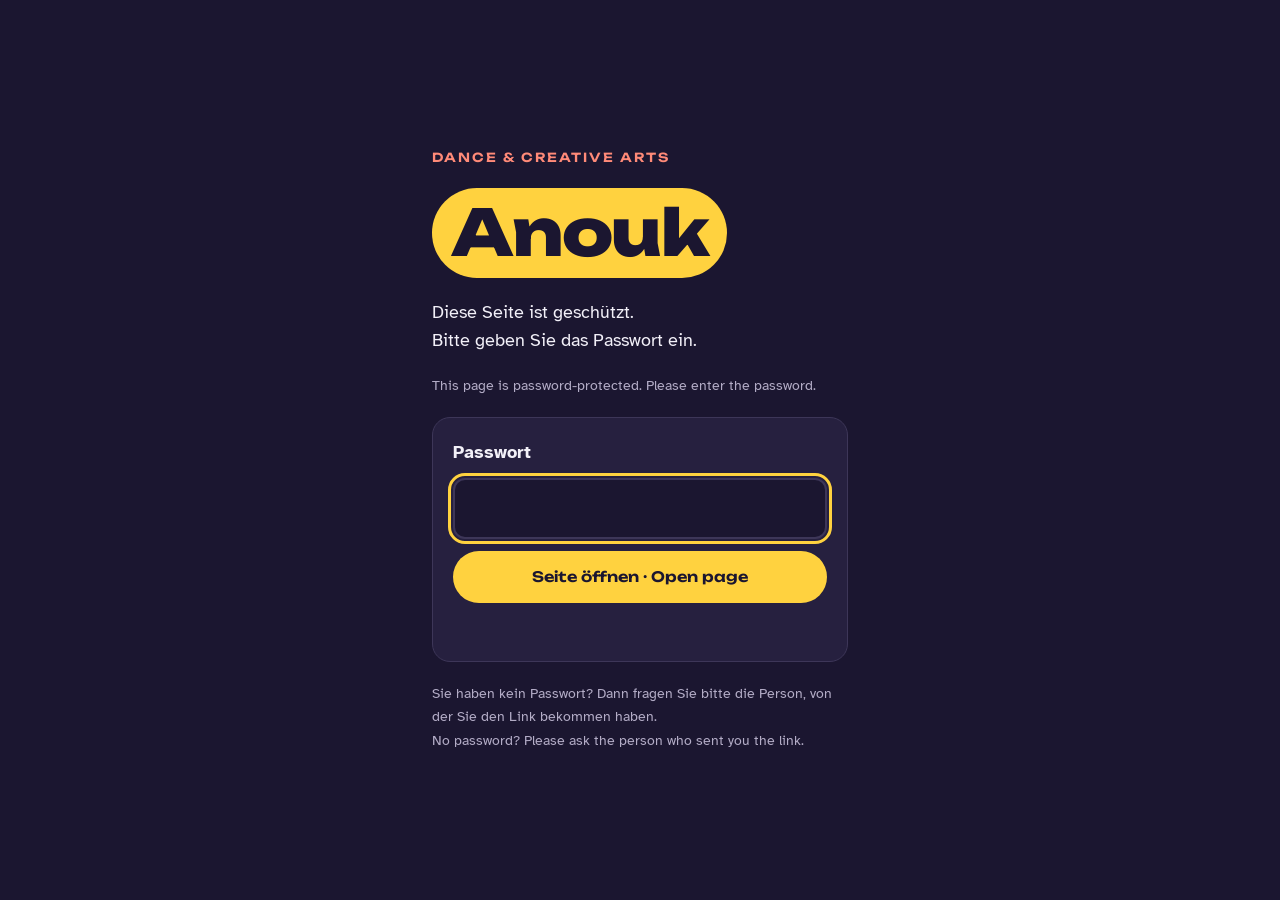
==== index.html @ 38a4d39c "Erste Version der Website (Entwurf, passwortgeschützt) Co-Authored-By: Claude Fable 5.1 <noreply@ant" ====
<!DOCTYPE html>
<html lang="de">
<head>
<meta charset="utf-8">
<meta name="viewport" content="width=device-width, initial-scale=1, viewport-fit=cover">
<meta name="robots" content="noindex, nofollow">
<title>Anouk | Zugang</title>
<meta name="description" content="Anouk: Tanz, Ausdruck, Kreativität und Freude an der Arbeit mit Menschen. Persönliche Visitenkarte mit Version in Leichter Sprache.">

<meta name="theme-color" content="#140f1e">
<link rel="icon" href="data:image/svg+xml,%3Csvg xmlns=%22http://www.w3.org/2000/svg%22 viewBox=%220 0 64 64%22%3E%3Crect width=%2264%22 height=%2264%22 rx=%2214%22 fill=%22%23140f1e%22/%3E%3Ccircle cx=%2232%22 cy=%2232%22 r=%2222%22 fill=%22%23ffd23f%22/%3E%3Ctext x=%2232%22 y=%2243%22 text-anchor=%22middle%22 font-family=%22Unbounded, Arial Black, Arial, sans-serif%22 font-weight=%22800%22 font-size=%2230%22 fill=%22%231b1630%22%3EA%3C/text%3E%3C/svg%3E">
<link rel="apple-touch-icon" href="apple-touch-icon.png">
<meta property="og:type" content="website">
<meta property="og:locale" content="de_DE">
<meta property="og:title" content="Anouk | Dance &amp; Creative Arts">
<meta property="og:description" content="Anouk: Tanz, Ausdruck, Kreativität und Freude an der Arbeit mit Menschen. Persönliche Visitenkarte mit Version in Leichter Sprache.">
<meta property="og:url" content="https://awebsiteh.github.io/anouk-website/">
<meta property="og:image" content="https://awebsiteh.github.io/anouk-website/og.png">
<meta property="og:image:width" content="1200">
<meta property="og:image:height" content="630">
<meta property="og:image:alt" content="Anouk, Dance &amp; Creative Arts, auf einer Bühne mit rotem Vorhang">
<meta name="twitter:card" content="summary_large_image">
<style>
/* Lokal gehostete Schriften (SIL Open Font License 1.1, siehe LICENSE-Dateien in diesem Ordner) */
@font-face { font-family: "Unbounded"; font-style: normal; font-weight: 200 900; font-display: swap; src: url(fonts/unbounded-latin-wght-normal.woff2) format("woff2-variations"), url(fonts/unbounded-latin-wght-normal.woff2) format("woff2"); }
@font-face { font-family: "Caveat"; font-style: normal; font-weight: 400 700; font-display: swap; src: url(fonts/caveat-latin-wght-normal.woff2) format("woff2-variations"), url(fonts/caveat-latin-wght-normal.woff2) format("woff2"); }
@font-face { font-family: "Bodoni Moda"; font-style: italic; font-weight: 400 900; font-display: swap; src: url(fonts/bodoni-moda-latin-wght-italic.woff2) format("woff2-variations"), url(fonts/bodoni-moda-latin-wght-italic.woff2) format("woff2"); }
@font-face { font-family: "Atkinson Hyperlegible"; font-style: normal; font-weight: 400; font-display: swap; src: url(fonts/atkinson-hyperlegible-latin-400-normal.woff2) format("woff2"); }
@font-face { font-family: "Atkinson Hyperlegible"; font-style: normal; font-weight: 700; font-display: swap; src: url(fonts/atkinson-hyperlegible-latin-700-normal.woff2) format("woff2"); }
@font-face { font-family: "Atkinson Hyperlegible"; font-style: italic; font-weight: 400; font-display: swap; src: url(fonts/atkinson-hyperlegible-latin-400-italic.woff2) format("woff2"); }

:root { --bg: #1b1630; --surface: #26203f; --ink: #f2f0f8; --muted: #b3acc6; --line: #3d3658; --spot: #ffd23f; --red: #ff8a78; --ok: #5fd6c4; color-scheme: dark; }
*, *::before, *::after { box-sizing: border-box; }
html, body { height: 100%; }
body { margin: 0; background: var(--bg); color: var(--ink); font-family: "Atkinson Hyperlegible", system-ui, sans-serif; font-size: 1.1rem; line-height: 1.6; display: grid; place-items: center; padding: 1.5rem max(16px, env(safe-area-inset-right, 0px)) 1.5rem max(16px, env(safe-area-inset-left, 0px)); }
.gate { width: 100%; max-width: 26rem; display: flex; flex-direction: column; gap: 1.25rem; }
.kicker { font-family: "Unbounded", sans-serif; font-weight: 600; font-size: .78rem; letter-spacing: .16em; text-transform: uppercase; color: var(--red); margin: 0; }
h1 { font-family: "Unbounded", sans-serif; font-weight: 800; font-size: clamp(2.6rem, 12vw, 4rem); line-height: 1; letter-spacing: -.03em; margin: 0; }
h1 span { display: inline-block; padding: .18em .3em .22em; background: var(--spot); color: #1b1630; border-radius: 999px; }
p { margin: 0; }
.muted { color: var(--muted); }
form { display: flex; flex-direction: column; gap: .75rem; background: var(--surface); border: 1px solid var(--line); border-radius: 18px; padding: 1.25rem; }
label { font-weight: 700; }
input { font: inherit; font-size: 1.15rem; padding: .85rem 1rem; border-radius: 12px; border: 2px solid var(--line); background: var(--bg); color: var(--ink); width: 100%; min-height: 52px; }
input:focus-visible { outline: 3px solid var(--spot); outline-offset: 2px; }
button { font-family: "Unbounded", sans-serif; font-weight: 600; font-size: .9rem; min-height: 52px; padding: .8rem 1.2rem; border-radius: 999px; border: 0; background: var(--spot); color: #1b1630; cursor: pointer; }
button:focus-visible { outline: 3px solid var(--ink); outline-offset: 3px; }
button[disabled] { opacity: .6; cursor: wait; }
.status { min-height: 1.5em; font-weight: 700; color: var(--red); }
.status.ok { color: var(--ok); }
.fine { font-size: .9rem; }
</style>
</head>
<body>
<main class="gate">
  <p class="kicker">Dance &amp; Creative Arts</p>
  <h1><span>Anouk</span></h1>
  <p>Diese Seite ist geschützt.<br>Bitte geben Sie das Passwort ein.</p>
  <p class="muted fine" lang="en">This page is password-protected. Please enter the password.</p>
  <form id="form" autocomplete="off">
    <label for="pw">Passwort</label>
    <input id="pw" type="password" autocomplete="current-password" autofocus required>
    <button type="submit" id="go">Seite öffnen · Open page</button>
    <p class="status" id="status" aria-live="polite"></p>
  </form>
  <p class="muted fine">Sie haben kein Passwort? Dann fragen Sie bitte die Person, von der Sie den Link bekommen haben.<br><span lang="en">No password? Please ask the person who sent you the link.</span></p>
</main>
<script id="payload" type="application/json">{"salt":"oTQe2xqBbp1H306lW/gZkg==","iv":"BJaCIdTPotHEflNz","iterations":600000,"data":"qMjxe724X3I3KoC1P2NY2X30DOUNmPFxlnSJIShCWZJ+9fE8PdWZYeI6+LpcWr64UX65hVXoxC/u0FpqbU9tXF8hThYwjpL7PrljPPD5X6yrkEJPGfE9ujLD408jK/pyjlW48yiU0zIeXUOTzDGNWcuPUBUlmJI1iMz93f3nqRSaV31RQJ+l/4OkwuhOwyCK+UFUEM/wf82fgQg/lB8QKBuRCNbX+H1cL5jARxZqQFgUVJJRV3PkxbiqKJOckkW5N9FBwHko+2ROm3uDjt5cmIXe0xhJ9aoFABtwM6zFjZGht1/fat1wzIIZgykOAup//iE8BlBNAfHOfOAKxDK3Na01ZXqG88O53ur3eycRnakeQOxDzicaSwtwC00ghP31Ds0CDTkVVI3WprgRld5g9SyCgWhdMYg7X4J7+5sKr8WTLJHOsZsvluKWzREy9ad/0R54lebQ78YPQhEcz4vmN78dvSJsCpnWKLovmpAX4qvZXWiV90hOTSpQgwBW07FMyFHAD6GIrTl1vOhx05V1qfOTK0zrky4nHuztuIK2hPjj8Riz7ro/iMxWX3qZoZ8/Pgru4LE4Lx29SEXjH3pc6oNPZ3cLOfplENEEmyGT5A9/jKUR0krSa/g3puWciV7uT6fgTU2OjY3RDbN7AcWJxdBtvPKR93XUqiiQ2nmBXDOhLhjmFaj3WIm4wkHo7wtH9RbXqSnqU/lpMf/JsEnwag4ClSuAqrMMv2HHPBLl51Byf5s8wxlL7aqSozScElmNH8VlyiSkNwGjtf9gzZkYGVspJY5eDWgB9kzd6H5i291RrMTesiGoPJEetDPfmN0RSmL599CsA7YczCh/7nwsxAVV6DI4IhS1ZVluTWgZUZiD4NS9N3JR7OTu6VJcbGN/xksut0njhn9ekPf6T1blicDhVCWGHR8P9uNEP9rWIut4xCGZxl5aLVo9R7jYzYUAeoxFPSUgs1VN9YuMeQptT05zFeg/HCVLcUDU+aAXXIsbu+jVo+wsTxODsyNVh/fiTn3Re124AvIGGrqp0O5SwmD2R8Io/e2slA4aDwugnFU5SwQ9J+aNHFw/vWJ9pomizIn4BATDYhSDN8HEvfJaHpKIHEfAuWmLurRM5Bew/UcIbA/1ZgS5EEqSoJDT9F3S+CCdU2ts/ht+EWZa3T/mitF8cn1ua5vocn9huWcOdvqlKHkbKw5K3xxmU11JuoyJBmBwap6yeQFvOqDzy51gN7gmrC9EDijPTlUUPhAWXF9nUDfr0nnHMylSfnnh606aAsBopMay/IEMwgVYm6u9lthFVsP+XhLUrvnn4Ghh/[base64]/uNbagMhx54DrJN9003ldz9K4grZKi0Ey4JXLtBHJV3azMlYu3oWZxqDOlOp+DJemvIjQ3s+EJJVjFKd0QX4YZHRncfmsTs3AWCYkJiPU1yTyTL7u/F1LhhInDDBWiepSMLaE+RhR7b2PSAozewLBgkw1j/CoZOB2y29FvguBsHr2zLrQ4npKwqVMgUb2nBL/0Y5Cp6ZMX0MCBT3n8cHsu4i182y5CeiYAMkFJi2QL+VHK59Ie1hOp4pcPrFHb+QYcEWEF1Gjarv/I7uZHufrEXAxEX8FZW+V1Rwx0K6ZFYj+7FWBsXhj/u4AnbvpZCFWKUiPb11r0/KZrGD8GjsD3WH/jP9z6WY+0TUzOPZJ8w5JrRT5CWb7XAbemKuUqfPaWNQnVmBj70t6PECafQQvrlwj2KPnEuZh4XQ2r8fG3lAiGQ9HPARwZhEgF59QX8agCBUFREYV4W+qT4t9NI8uxzdsQ426hw0dLcZxkp9Ek2INhYDzKVB/a+hIHI4pPmfjKhu/xMC/fbd96Qc8sv3fp4NfwlUZpCD4hnKX1nyxqd/PYD6GKDHIxTWr5km2naWk0y4t8DqsNp+6KLISDct6GgzqrXQY6Sr4r7/uu6QCL4jenw42FeV6mwGwH2u5rhvcU5dmLas4IhBGq2C0ZRWMsMqwmnAYmXQ/uL0hKI0yEb/YU72JyIO35xe4waTulGqRrNdlAdB5Za+/RC5Gbb9dZ6RoLcQg5+otYKj11wXVkuCZOANifiXgeawcRTiGE9JeV90QadZSl3MJYhy707LAeRNtJe2IvE/6yfaA/ggpjuJA9WvO3Tm4OIDLMCZzR0vszq8ObGGCo/FGbRNbR9mnYNZWVOBR/WK2e/Of30Ral/foG+mZaoVkkAyZpRHgEOb325Aj4jCDbhy3/mFKtKqzYXOBu5BKSlKjDod5GvY/VSFTR2b0bG8GYGJWPU2sZ24QLxG+wIc0Uo8JUcqYNUP8ycNGtkLTqF3YTVQKSC48XQbtpdtm/MwfS7QC3Pv75wfM5fGT99+A3UBCSVosk4FPBJibR77OzuOqqtNOoloKj6ExHhtqtg6zkLJF7kIcpxjdnyuD6gM6SIawG6OMil5x/1WbhBBSAVjO4QYIT6lOiCH2xzb2/cXjJOUFKT7uhduCfrxI76Xz3pn6O4M/+a2XfVHaryeMyNHo7ZAz/9cfkLcy7K86De4ygIpCkZvuR62/XpCUk5Ln0duOeP60Jsw9Bg+OVFzqamuCbOQs0yHsQT97YmqLHBmRmSL7ycbck8giAjoRqE1f/faCkYVoJSolQ2SUeKNYA4lydkjq9eNrvxI36ubIaZ2cVSchiQ2MR1nd4FfV6E3iwLen29xwHRpvU99cKDmxSYwxZ/dV5GkTNsEPBx/FKACkSMqZ4HufPGgjQbPQi6Lx8BMqJB2K2hgdbtUCmd8Fo4fyf4OLlgaw+SAGzfsUMtCx62nGROeDVXKDM/I9h0Xj14FX2MoaMRw7TaLEnB0d+/KJauvDghnxQnli3075AXvu15qUiyB+o+ppJ9aSrNfN2Fz//Rxk3jTMqGEzYthDuQajSJ6J2Xhc4lR8CCZQ1tw3Bas39hpiFrOeIvwZOA5cZtaSeksV0l+eIF0+IIJck5sZSaoW6cBdA1A+YdfPKKndFXA0DXUxr2RpzeGkq1ylnRUAhBahflx7vFrxXDJEvmaerDpDnBMgBbLMoJeSPSYZ9KAODpm3RCVV0UcaQjDOHIIK70U/arfeEbw1MwDVHwjlSCSVXVKQ9iPCWotR3u/A5oEhMTu686R0FuzlDlhic21pA5QSeO+BY6lCAXUHnHBiE/yOGAqyRwG6RfusSjumJz5GG2fs5iiv5Q5R0YI54mOB26ZYFWd/rI8N3WM65i7Vl0ekAOJuPyC/[base64]/wmvpKLOuQC6ufk3t7zzo+1k2Np0XcOc9eGQTjLLYQaDsR8586nqv5DfNWVqjKWK7VmzyTYylClsGcPJdtWV5LnQ0FW0STVmHxU23AbfZgN7TjZa/pqagczK80aadfS6f2xC5dwera+0s98K0NpAaomxeMKJFkNuOqw0kPjR0okt3xfM1wyg4VVfmFdaizKu8WvRCO5mHBhHNyNlPyJi87sRUQb/DaKf798zeHzkGfLhXk3gvT1vdGahnztot1RDekL5881HE7QpaOgyatpuLdvJU9XD+T8XnkfFp6OBN7OqpIv+JAkQWmZQk5nN++kjkM/r4Gnq/I06vR2fzYTkwvB07admalgaG7m5bRJphKkYuvOzjomUpcRgqVdk65sVKSsXZ98UPPuAqsFYGO9d3Ry1F35wQ85U7XRJ1cJmrwjju9p8VI384oMMiKfSTJLB2jWQ/qpaQInMq32RSLFqTe1RdpPJTLdl5YhOJYCkYy8h7FQlMlTqmKtKs8Siahffm41s65qqlDROYWbhDoyfv+U8Zzz7APFe+N5PhL46YicLAzfnh60VGGqWgZcxvcDIGKWNXrMKlNtGjXn1eDQkfRIVs6B2bTbwOz18dP++vZnUGyntHF5lVAWsKCmV4QRv/ZuFEBR6kN3TV8kGPzRD/ZiJW3sK6n4vk57/ZOFcSHiuVQoXsnJtzO9oE7+L1r52P/MQ3rz/za96xWXiFLvUKbZLI/pMwOzqSQPWsFV7QSbEsTXlGG2Tn23KCYtij+dCAScdPIof3be19gDs6zBudvXgbDcX6APikFuma4dFHG/hOWZJy/hKUvaKfbrGdoLLvh0xaWG1CQh/1j7V2GJ8MNXd7rETenZcZkap3A0HyaVMoWNaFKbRFPhu5BO3d57Xg07VdTVQLovBXGGKiPS9X45KR7xwx9hlcdYMSEX8GZm/rnJzk2E6xJGQQgwY7JFMjA29kOpc38OHQ+lusWJeqDhQ3/yYGBtw+hCZvAt/B03x+x9OsGrLa1vKLbY5ad2gz/sWOAuqxV5KYjehezT88FmpiTd2/a9GAUXoO9pC/7Ks7FNnFGbwkweHkm5bGySxpWUkDgDUCeHG9OR4QCH8Cb3X6leEN5LwE8PxvdmZRpoq/XC4zEbKK8yfq4bVuVokg2bTtfCozoJ9G48haMtpXoRVZJmsycbmtK+b5LQDzuPcM9P7xTtKtOVd0tBA2/WWK5DUtPJ21W8D0WhWgEMeD/7FnwBbq3mGewAgkCpHm20KBnYAlk9ReIoP1C6CikfJT2fZyAGHHmWAvDuwY4Fow0ECjzziUBlSmtivpqNegFe/S821VwqejG9NOQhF+7LiLtR6v8/zuzuJ0YlmlLhW6mcZe2zMOcjHtBdtv/3wZFfvmNIkeMwKGbfpGF9LSxNZ+iVV/xadzXRZJQC+iDCvRx8JIAlbsmXN77zFlhYIloPjcdz3O+4olSIkdJg9nAnJ/3JrQcqfdIE8L4GZc3MOR0eMGJfYJKXAHqrMe2p4I02+g4QSXsQMJbzGiqQAqjmJIosMIlClAvexhEcXNGCOzcXQ+/nQSXbnUklwmZmE9Z4RwyAJce/gKFRXFY14ftdLCxrye2eqbyP/6WCG3iFf6NaLID7658XLjUo99z9J3XJxxH4CxtP+OOGKbHLqRmIjqo56vUAlBSuMbARSEAdpOZ+GQjwtinePFnM2BpaYQOoYRZ8gGd+BmYJV8VEDUs+nlnhrIOIEgJE0l9jRcmwvViZus+aZoqAr0aN+hDPwjgH+kom54+72h5/vjolntwFUovbxke6ITm2Z9huNg5XSQwrILTAvA8rhzjBTOECR/9oTTvSDgpkiEpqOikxCqIbhfsINEFQjeOjmo/HmkF8ONrOEPejcxvW37OEj8733Jvu/[base64]/F7h15bH4EroNUKndtbOIUVspfPMDTJ/HN25C11WBkkkG4mQcr2oyFa2vpXGElkxB4u4kydNjaHpyUfedmYV54tlkdvoVVU2oJYdhNAPBt6lY77SB9tkFZrPOm8hjWUxi3YXaGnSeZKfCjOcKj6cWQ6Sn3FffWl0mkF32VtjqpypWPDbmBtoWx5Ib/0ASdj/+3VrYzY6rlU4Vb9XAdozOFm0P8lLBKx+x9XTygridZH89/+xxXjx+7b1sw91BfR/lq2QPovPufIFLMtgwKc6od4l3P2w4Q0Du8ZpQmDICjWy22JvAc+M/FikmwKtyvOA9z+ABfmJFIocZ/pPD12CxSLF3kglc5R/6q77ZZt4kf10FNN/zAytVZFTlctAL8TMmPG2vBO+1ni07aS00cYHxAG/i5uFGE0Q+PI3aGqcGKxtXL1t1b0XiIdz3HI3JFJWo5SbhwcTJj9/XWPTrv/OeG7ot0F+4mwzuCNgRxW6YNMpxGSQz2HFFhuptUTiWl0pfh2En+eeyrUxZIyi+FX+VvGgoDZVyuMTNOkXRy7uvAKANz9O4HM7Q/c160xW/TnF+WlZKrvCu7ea+zNdTUUZTYgHZ1ONRVekU3bzuUSEwPVe5DNcvgUIIEt7naY3ku5ZfOp37N3gaVnCQaInKsKCxehOwxRrtzOLA+pCllVNKKaNhtwhI/oG6O8ObZAgib2lG05CijIi8zh9rvuDCFHfcM3PAGcilToAJsNSGSo4671kQKWTuwBX5dcP/hPYfPD5XFTndBe0/rWCP15Vo7mj+95z5L+t0RDQUJ/+tEO9yU9Gpqnq03xFhtldve8CJZfpvVSUCiWwj16P/EdBseAtpXXUS09brXBskA6Xtm96/Sy93tEtdan9cIndw5iVFZ8QiFG/pH9d6kiIWTk3zPv6QTn29jrn3sQ9mM1IHk6Kjr8i6DeEHogk8cBKHYHMdpSglYL+xidWbM/lkcVdsZ+GeLO/dH0GGwtpr28zigocXv9YuO9Iq+V1bzOZbetxHD1RxcJAX5qzLug341tzN13X4Zff81vESS9V0GtJxn0581YcyBRr03kNOrMLNKEpCm7WOZAsQk42TIJ08vXrFc4aSHIqLUFP+xlt7zOc3IQ2MZ+2FXtvn637JJJpbSNVW0byrSxfX/[base64]/hQVXHZFH2/29HJHNP/Os8kWZj9TD12Bfzn+u4qlTiG0X3J0/BO/baMjj4a/Y3UmQWVULKiygupObGW3TQUW4BSsw0a4WjvjOCKVtm13zakB8BnOK/u1IXqbvPdkV5YJk+IxKeCpL8SwB1W3jB5nxPV9j4SasSJkXCSkdsO/wwfc6FJIGEJVeAUhz3s763JuSG8VSjcuXmc4tGw+J1Ia3Inq9Pw+MBOAPQa3HCTreqemOvr+fm2S6yHts3bQT4k/TuhJHHz+fH47vSshbqphoPfbhz96dsX0JorXQoLptUJrHzMsI4va8t9MRYyMWHSPyPn4VpSYAIcroMEtfH0saNyY79kn8Tb9cFKr2sJSTcMLYQPSRuRlLqLKXP8JgoYqY85K4ROr+1QYn7FNDoRZcUjEDieadmjb6Faw9gFoZ/pgajwvc38aFjHgxS5F7zt9yneVhJdgu/2fpkgernESrpMgO059sPXkVa4TDXXE79+VoK0MM2bkinEBZVWUUEFdfBt+WkaL+gXUxQdKObv+vyhDKaW/1dHrsaGof2ub1O7+6+Jn/WfRv4Bah+AzQJqwqeov/X85TT62RLD+co4XnvQArgqto2cIoQDy+SKlVM5t30LK9uGl+nW9vdGpMhjdWpHm2w1oRe0pWC0XmEHZZ1YtXU6i1jjz8HmLUclL8d8cOFQs6m2Fk0fVdwuFawPOpoi1eZQBlIRXjF6WxY1WuehN56/HBgwLEJl6W3pga/Qnvv9Q/txqD4lAr+qrIxJDsvRdu/JjWMpDCiPr0XKzIzz9uk7I5d6JD+2FY2XJdMyK7AgL1dGzjh9f2qbzhveGQudYGXMbXahG6/[base64]/[base64]/fD234oNXV7zn55HykhNohviUKnjOdYrivkSm3GEPnlvnm6LAOWELgFh1UmZzEEpyiE32DxMnTRRaVTVOxSqMV+XlSezKdULpsKO5Oq7U/nGPNKlRzmxEZaV2+8kpIPVGyBu8gSqboYV0dbwm0qo8ICzneOHioQjA1WMEyrQ3w/D+tg98b+xt9kOhmiurEbuNx5J5r304/2yyFcZoeSyzaNNWnxoq+bco4gerJv0g3fnsfmI08V+IwbdGm7xwBOp1M7wsvm02HOegoJRoyxmGcW+mzh2XlZBmGisQJ5GlWEKo2ETqFcYj5gbX/WEioPku+R9rT9ruDbzFEAZt3RMIoQGFSr8kuU8it5egXsgGG4yEojhrl07eIZZ7ur0d+wHv4VgZPzh/m/UdHK0dFs4pSwyywsnNZWHkfm+z38Ucam1m/0LWYtQZ4HlpQ9GVHgSfF8pwZaPe4yjG5573X738mJaqOdEP0qRkDWyAdxovKH3kEAOP1kkiaI/hSaYEKfdEDOcFys1snrsGQzbmwcAflO0+ZWaUmCI7XJKBg5CacA6UFkFxU5jlsBsZcyaSYGN9+58ZSOsJOb7OmAGBJrgZpgBbBIUbdQ9C0Ie9wvGLf0J3RDwHHTHQ5ZZXYPc15WsNt/yz9urt8Fsg3m3Tiqit/G5JSEgeaVxqYfLFflGan9yyjBWtJ1OVqAlcc+K+25wetB429CZ55sHqf+tbbzqLb8+J34E+PmxIzucBKPXnnYJTQmsgRqrcCAg0BKAnbtkgN4Tu5IIwSLE/ICtnQXoKkQ/t+Oaj3Nim1YRKTjtopMWE2suzYR0FPr0A605o4gy3N3zjhmW3fiA1P6eSZg75oEmjpIc9Mk9HMNUCq6r1SMf3UfB9/xD0cgePMkdJZTQo+13RAkuj8XGpJQC8gVbxHj4/zAlWu8hMfQ9+TH36r2TzY+m6K3T6BzuVkE6paSW+CYfI1yMXUi23Dl2Ycw8UB05zOW2sKRwMxS8EjyxJ1cXBBkHMDhDpkiWA1zCaVVabU2l6d581RLf22p4hgr+rG/spIqc9X6Lut24QkmOx0ml5l8HPGMDuECYXZG43ZTZkxC/Up2oDlw1LBEu2zjOZ1pZVusV9WeOqkbERIngIhPW+byJx/Q1hdh3LbdO9OFEFtjiY5WLHlo+8833gieIkQ7yLj1hIOifSFMlOvfqXXmPWWU8uceTMULiEtyIffI/iRxre8Tmn7M+NAafSxBaCPJ/1mDr7K1vNHeyKQG5+8KG2VLCUEoZQNY7Ppuk15M1aj2lDddObJwxvTJGaCu4ibFVu2avaL7pFo1rXzUxvbEFTNmuXmg5owcNw6QPI/7PT3viSFozDXVC125uC/0ydXctR/IX/EgxIEscfnR6VCJluc0aN9A7xE9Z6p8M8ILeVGf4kL5/d/i2o828Pr8yCeEvogPrrLjqh4a2fChkBNDjgzsPftTtDp61+6apNLYtRLYsiIcvFJpNRIyLLIKC95u5qX1lrOFpF4+cxLOtwXOwKBd2f+dUijovFyTu2JcSaFQAIZ2BqkAfuzKH1Fljsue7hDcvpuOpQsx0D7LsaBDvoNuZmzvVXlZYYlU6pcgkRzY+/rJhkd6U8T5o0ytOTlAI91CLvFXKMWTNTQOexkxtjprk9l4J0oFIoJvC3jeuCBWSBkQNZq3Srq+3pAmPQEM1J/xTmj5gtoZdB69Dt8PnBu836Y8XyfW1KwSZ5DM/wiVhzHYQDfkHP9CxZic0S2wEEllwdVpUiI3fV/vDhiDjWj5gruuHCRh9u83uBHBYN6DBQfDtxbscBnM2wI6UsAn/YMRO4TFZ5WGIF724r8c3RIIs/bWWsyTvb20SdUJHlwPPdTHkq0lXl7PHj5EWbtoKcLeYjPeiLhpfdLQ17B1XV8dp+O4I2XL1G3pISr/+ZhIrjsDn+BBly1dgmaFVbCyqNyfALH9rWggqmBhflW4MQ0F+o8W+5svu+e8RhKoRYve/XbpGYJdKi1TgcjpDJnbnGiRBzBNnKD80uc7gw6wfqaKWNpCuA7r88rWG9B+I1HzWP7Lm47EJHBA/GLyC7R6tk7xOm/mbDF3zlJMAXCjKwZfP7vkVHKiaUtEBb6zy6B2MAF9uYYpBkc70UIC+2ImPHeqWMbvEIQlt2qDIkneBBuIO/D9KH+KRW1zhMCgU51f10Uu/IeSxik16iqpI2A86ZWIVUINCG3jeMiBsPAo36XhZ4CnoOt70YpzCKpal7y2UnomPSc3ttw2ujgnl5uahCOF8rjJVW2ttNtjg2khceyWMQR/M14qooHMJnRPIc3D4AdHNUVaVaD7s17WSPcYMT2nfJw+Fo0ZLmqaQX7wfGeMcefk3mHqXydPCkDsBVK7nRNm1hxwD35ZzMkicM7n/cG2bE5EjafQklOUOby8qKq7zFLUNQ9rrgqzsE595lw4IE4pTjcjie2zVQNRGe6bqUrCOevt1b9rix0ANUeK7UPiaiJgoJLPaO7ghsA6PlMyYH+lKwk17Mj6GhDc3cwCqsLboC4WGX+wPt7kslon81DGo1wSdbUw/nwLd6IXEaB/lX4Csj5EpxhJc6OBy3bq67zzyhwPMtNUyUeNzcZfDO7mOQtBqtT0WGiMrlpOOhkHJUp+/v9BfUU7SCw1yIOgIFT9ffVXxv4fYkFmsVMor873BBghZ8DtL4m4if6Kyb0pLMxG//ZjJya6e6L5D9L2Q9OXWN8UODq1/rdMFYi+PTyBChgwgBKRycx9TxyRgLj9aqaMihgrOZqVHfISu7EwmKhqFOKgWq/bWa41ed88fk+71CmfZ/AHEBA2qMLPjX7wofmoXCGgPwmrSTx5G+VFk8V4LPel/m1Y/bEZf7DAGXWoWRTjh/nZavUM0SmUBW6sKCbQSPXVPiVS5a3Eb0+0cRXUgRd6zQGJPKY1ArAnP9A+oOZZ+WBUnuDnWG6XCfMzk+QBNVHuS0RP3wwvWAe+l1t0bYQl86DgaVq3lVWbWgF6msMJ0Bq4IgAzSul5DZT1MvkBxS5FbIZLeXeFNEO/1V0OMXvLMEMsYTkMvy4FlO7lRmWOkpzj6sNBfDMufQBKmUeP63HwKAW1UoTSVraE6rTO8UPwKmpgPRWeW3195+vwNKMTpxQUPiJ8oVZ9UG6XjKhlDYJEOEFsbs3n6EP6JiuV0uJMqIhw2Ve0CNDBZ41paLmKj6b/nB5Cx1NbnHtiBefYJVv8aKtKLI/KTFa6l8cavwyo94lsUwX1cHemWcWQEM3K1ifo9BlqN0BAl6ZchJubDI6edaIOlRXTCkZIudfVttbLEHK3ddeHTqSefjivkMLyyqZil+hObdCe3hZYiag1sabMCgFvovh6kATUAgQyMtk0RQ0+hffYD8nDF9BVM8TD17/5aWGcw35YPLYHPyIif+OJJklF9StVIanQaFQ33Nyc8DF3D5/y30Wa6dEfqzG5gtc4Gf7fFaMoPdgbn9i5NyXsZCfmcWhhW6If/JvwL5+/Cq0N1y6WXHtWzfB2zZ09OU2jc+5rQHQQmwORyouf/A9EnkBi3pQY+qce7Ka3WNGTrmJuI8uYQ5lsCd9GqpR6CYEIlUJG27C1hx3MjrvUI8v3wAJrIic2N5DJMZaKv0Nj+vPU3JcZtZhePDLRS19L7x/Ozk80/[base64]/XO5AohNiWFnEPL1BCV+wFZG5OxQHzvvi0neIN+y61GRheATUYF+YobR4K5mcwN9YNnoBMuIyWvdRHwSGIfhhXZC5b0pdVrH9tR0sOgjHW4OFBDrMOCaMQUF/+uJuS+ItOn5chA9GY4d43mo8BTGzUVcR8mmfuBmmGrFn71HoDYtgyG/ns705rUsqpLHVe6uVYyy3M88Jm1q6UX9O7o2iBvve6rsBsxkE8Kw+xTD2Er/g2lWAu2TAp9LAgUCjpuHGbsHlQOFpgFtZUG+ZmnQo3rNJ+oKgXHIxSzNo6SzxesTw2lJVNKjpDKrbzDRhlL6xfFQThbwEk82JxToq9CrgkQoehKMlSOmGAyNEF2IWcCKYfWz6i7Er90O+O5/m9V3SZ7TH079HyXIk1mOm2tSMh8tPu/FRpE/DtQoAz0w9G1sFFXTgrRRuOIWZ5gUk52NPYKbHbyHp9nLuYPiZjU+8uLhp2856ephyVr8//iU7rBuAPyl9wwMEoyMTwGOK65XGeAXyTGiJeAobUA9DrP2MJ0a3l0fVBN94qRRvtBDFL6JDxoFHYKJMGo8gypHvWyQeo6iF2I8svGPMQp9IYg8Z5QZhPuYFMwMoc6c6Ri0iQxBesQoDKhV/FyYIFbOCcjr6pIkb/zvoQDbEHC+gkgt+xhqCtnc0KZKE0BCwfCpyLGXvFih/VlKcaIt62d8qDF45UiZMpT76mqnADAlbGudPURGQpHfHq/QycUYw7U9z2dsK4LYm9xpETQKw4NbKKCf/uju5zxZPGyrpTP349/+RbGT5R4TyYkLJ0c2aJSmfyh5tSGCFgKi8TLZiJzKSZDLAzsHdZu0duicN+qBdPKfdYPyBvh+rYqOQI5Yp02fgS/C87BuisdZ28xXgRynMvN/dgQ5Qn0vlQWhiQrInM7GJvwmShhNsqjM98/eOY5KHD7vFjUdTcdVdp+OO5eUowcVPGtMGLbJfPP+4ZSjsAaBlEQXcoYNXp7vrgCXTfgtClLXWzFqoCrNHH4L14u2OugE+AADn52kAkjNpYwMwhKupZWNPfZzN3yMKnOKi/EH8mkxwKwVwbeC2zBwnKcZOG24LHEBczdC8KKhAMxcHd01BDqIPR6zUbQemt8ih6mRy5oJLsIi45tQ4PbKE4mftCfU21Wh+dhe+GMdIUqR3Xh7ftnexssHMcmROZNxnLAN92+rxDQmAVUjAf1geipUOBuZoUq93YhkT5aO9nop3QL59+y2//5EvOikm0lXWRYin9QfAHkckZGXjy1YhwW4+o5kLGa4rpUHUlG0T/sO1wWAmmdHlq6+3vpRusjEE7Wkyax1SzQf6mDEvmPqT/TpZrnF3h2PMwbicQEdp+zR5+16zvRMOEU3THO+xewQsoaoTJa3az/FcaPvmNYKeFKyoAOODIAC2d2K+IMRdYH71JLI+6Bxeezm30UXySq3Mi3H3QB3+4ol+grpf47M2aaBYWSThQeWSSNMX6QvYdJpujBN4Jyj8rneUmrIvaANeIVV96zbb1tEhb0OcQ0aUSkcmRIZYBKLp702rVaxaXhFK/LadsCafro1Q+fa5Sj7Pn6DaKQSCaFs0Fd6/[base64]/[base64]/QRK/gA/sBSvZ/3xCfYJCPnlo9tVDL5reTYB6JlK8QB2+JLD5gVqEF5oBQamX0hEPESE1dNmcO7LUeQG5q+LQzpyoqJ6Rsw48pVWzbAWW/LkrQJThiCqm8JBLugbgK8DmGuceW4QHnaV7H6/CQJaPzjvv/j5uKhBdQlIB/jqvPMhyBR6ZGDiSePQ0CYyoYT9cGuUrShL1TUH2/Dm8AIUmjh7R8i8nVmD8H/3lRqid2yRaIRSmNixJAFjy5nTjq9m9GBmzg/[base64]/tlRK8Q+N5i/mFA9XmovF3tOVrJ/zrIADAm2cnkexz0Krhcs62Z5zGffsQHiEXHRuGJq5SzxetQaS7QCmhuQLaTgkL/vdQfpCtRJ8h/bpyLTEydYPOZKdS0efxDs0LSDUNOm0JXaNiBvHhGEglgSQd20RfKqe6ULLrAf445I2Ye+NzlEs5kWe50HgIhNMzIYD3Ud3kFr/My65wJYZCPFkLaeHQivOIO5U4aXeWbfjm+vnPWEAfcxOyj4tIuzx//mjPjMlmdz2X6fswG3McITvCSvnLuKTK+rxXev5xNWhHuQkeNj4FxDRf8y8+15TZiV8hsodN8Ut+Fr8HdiGfz+vJrPz9TyRoInAbmXdyn5wwIgxgcfrDhOfx7sZkzQIFAfAh0DV+AW3wtscfSOD2B7VQpOaXrXV/tvZc9OlHOioq+mCWZH/DKLZ11ZwAAhD27BUkFPNTLgBKz6D/jahEqVeAhe6Swb+Gmn32dAvHTG+5Yd97rGIX35Mvdnb300XKEvBK0B3hn9gj7DWdikcZ8X2M0ktmdp6kr+56MQshlNt8wfrAripT+dChicVTrS02XI2fw1LuxwNQEZDmmtOk+j09J6Mgpm/2oZkggHrt+N3CPpv3IoOl5ceT/amh2XwztGaqkBRqlWwSYh9MBGjV8jvURt5ATRoSt4wSHMcG8Ck9otfvVboEnjm2CujhNCWevkR+bXVVHPC/FGR/omcO/Fwd45cRSomlPvq6mTYE1F/2D79vkVoQvldg8Htr4aV/2XM45Npvp6KYJGU9Hljb7l/4Af0Vu1YUY+QIjNspunM1mg3mqS8SsCx9TYZiVa8GxAdx6OSroFSneHIdAnc7QvcRmJdhhmRhejrpFPGA0jFvaibbuJwwT9F2TrJkTA5zhUivLydF/OyVkDRlNyCj/NTyqxU64ZPOpbkrhtJoomNI/gCkRELJgyqT2RW5VJipyXPZxlqnVZvF3SEbfWahTe2xUmpKUkmaOgAUwITx8f529kbwlJOEWZXzGGVXg+nqhNN30EXUI76d4rBrG6nY7zh23j/ImXi19Qpjppjf+Y4z+LcLeKPc9w+2M5i7ND8QmenjsBI8yLUZGQdCVlUMCc7wPlvBpoIKPr58ZGTSb3b6vhe0tGYWR+HhixgeDXFgwL5cx7S/L3+HjPaTl+z09VHpMvjAHNa4b+DchSgxfIoHJN8ZouCnN/avGMUAWsyZkmNXxecyRojmtYTw447Y2OChsDZR41PQNjKshc2bsQnsbo6yPL8WDkEVMgxd1lYa0RebzJJbUI2eYblG0HzdI+ESgI7/kzYmUzuvmcN0DxwSS8IRHHavcvxGWx4iFQ8ERH4EU850Sg6bJGIr2khEYwC+ekPNwoAWUtTBBoQdkyraZ+Q7KuVAXYkW26UeWTXR4ciHYx/A9JLViumL8V5ZIfYqENsIceVT19eYwrrIUwDSSlmJNBphVI0a375bmwtJRiv+9Q4S/idS1W1JrgIcHgxJMmJ7MCUl2++QzVu9jNWOn6uzLcX0o4sPYyHiUmS9L/0hg7P2GAHH8rtSjNxg0PvpqCVc2J09Wrd08qnBiRIyETIKmFKJAmESWyZlmxMPeKLiZLO9fHbwtldrtI/moj7eBuPJ1weaDICY5QmaUEJzIPB8cLZUuyEh+zbybxdKniOWX+O+FDD7uoJhpvKvurNIMz9Fum13MlrTSuuhXylAefvS0c6QJ7h+ch87lt6YiEaKKANBEnJCq+ng3HXVLScUK7hmqB85RRqmM9Jre+A/ZKLJUjrH8HQzCaU5+GPLH9fpiJpyPajWZu8rMRJBBm0+ciEOQQ/S+hco1ymNZSs6nIKNx5osZ+JK6NUuXlBOnKki6+tq0vTMZpoiWP/vRZ+P9g4kvkemwx7DtYPYpQHa/o4zkY2SYPeNoH2QsnSR6Sunuy3dK0YYDDW48qweiOALBsbtK39v+J+0E8Po5w5v7dww0hDEAWZPIIDNz7kj/yEHe3ttewPojW/jGGgQuirkheCgV9G8svbJsCGFfkkmittPOsdbHDhnls0a2xs7oNAsKC4cW586yV4lj9xswB4LAqaRkeLp0W7EfNDt+b3PsfPau31ddx92RUB6huXQJlYvnX724/VcvaYQi/8heS4oSf7Nh0Q+G+j4wOeQz7s61XXgjp8YuigYu4bmYJqHOXCZyd58i72ZrIfWcFxgNnOiIfHdKtko+nZIV8nn/NWb/H0p/YtpaivD4hqfX+VRttwiyuvufV4cuzSxlgwkULW5rH9tguHTx4XoLg1uQMz1KjxRSgZYrlZmoUjzgqAQ4OEm/[base64]/scnuqHNN9lcSKSe9RlHSmCtSkEaqOZK8nhx7lrH6U/zmrLFL4pvQeWZP8zHjhkaQKtCz/[base64]/SUdd8YmkcvatQMFf48+o6A87f31sGAhGWUcH1B9LHaGgx4A+Ua3ivB7ZsS5qmWMtn1CSaG9UV890ccw0zP1v+CjFBp9i9wjJVOycQqWzI3MYu+wTcog2a4+aIfAKCdN+QKAAYn+hGW0Glbbx130rIZHggM/7ie2SC0mnePezIxJZA9ZFz7irLZNMKfuyCmRvFedZrofdI/wN8jwsA8hy2bObeFK3KndURyhAjG1BVPik/AfBDqKRamjH4M42x9zo/CV4G/4OrXZti/s9WfoF0r4orq0qfHvnQaL0x+PtdDJ9eUkW6jNTfc0GFL0287TNdoQNYiiSiZMAuXzlhxItPOMrHu6hm8iBlmNoDDo3OhRmfdkAoXBOhrzOYSO4nj4bh0s4Icv0xTFXWMZwzaDq3FHZbj6aJz4LsN5btj26AdeKo3k7cdYEKTMje9P/L8jHHrVvn3TglxTxENEpCxerA80svGMNgDUDoiwbsMrMY/f4O+zD71VjLjxZI/yeN8f4JsowUsTZqomEGQUlhqn7XyK+MfeUp4zbcWxLZayA0TPGfA2DqXGyUvwQ3vxGWRfvUAkYRStMxAQ2IDhyNayaqn3r6yUyNGFKnCTbKEqtWsRZz0LX3zfkIhBzp5x9q9NDXKW+Of/SBtz4jKbZlzmfdEztJ1iHxPVWyQuWrAfweSZCJNkM20o2qNBTrbywdtOTGN8Lez/snppTu010Os25WSxHwtutNbnjj9uJylxRh0p+kEZVpUisDNO565wqM99t3G3s/kHTfTOXHkvx1WP+lFt87/[base64]/JyQeDYc08JwRhXc5uuW8dzj6v4H7v4seW7kYtUdGEuu7mny5l7tSAQcMT6LBRSl3qWAHwxZ15xCPoNYu/qtA5GxUQtqq32MjqGJ5NBwF8Sj/NSqGNVZd7BrVfFbz+Bq+pdeLr7wcvjwmkTHvt4mGXbfo0QL/mMLzqhv4qSY0UXeCN6GHarbk1ETdVNIpaaWLhSsC2aVuAaPWYxGvQFyecbsxlqAdD/sVC/WX53bQwFiFWhuhSq2ydOIPL+IZWn2RiWODy/XtvRfRwdau8VNUJwsopCBkvhBIF4yXX+x7j2/e0yKbVc/aoNoweb6mEGu0WgF6AR6WwOiv+pQ0iT4K/p0+yURlbn8WxgwCIetLWDCfXlap9D8lL48vuBNwxw9FWoQcv8g2x5bOs3NKzt5LH2r2aHW11UnylpYUkYJavp+7oQDCHVRasOPodDzgwMCHJlOrO21/1yr1/[base64]/FJlj4FJd7sAfzyGyhWmgfgqWOXdn6A210lGMdFhuNHEidA+XYJrU24QcHYyEJZvwdPulO+kxjNUjxHN2HCPZr8/6TdWjuLBNPP2NN2LrUIMPnrBfGz82kIi1jE5TE5slSdUZJ3iyaHWT3VjljG93y8t7xwNJ2JMFWPJvE7wcldoRsTjameG0pdcjR2ZMCcyb0myP3IHlZS91xCisXv/UXHJqxRacpnp1l3LtbXFfU34ZlRrkPAQcpIaimuGZ1PE0ADJoQjJLzsY3k/IRtOJSZVbHEGDizdOcNgitL0fdNxOTnN10y0onVN18nk5j8wjKJnO2/X1rTrQ3hN0C7ubels/rtTOp2hnfQ9R+JqDhUJ8oBZrLuPdgZrCWZzvbgvnfMhJhkMHfYp0lxw7L+a+C4mEeT1VdbAfIP8zM+vI/+TO4GRV5jEHQdvDIwBAX3KJxVRCvgw+NKbHCbYn2vDCxlNNTCGfJeIz2iza4GBRfO0NghFoH8EDoiPe695KUpu8tHtgwL+G5cmg9JzpqFagZybI03lZK+qM6hLM/cUhbmO2RYKNt2s8eAoeE0wqrBGsm94EAsDRtDcBvAsnSMgnyo/iF8KmW7M5g3dzMsORGAsif+bHUzGsVfd8amLFnOX2dDnqMV0LDrH2UcqaVF7s6G1LEuCYdmWbrB1Y+/[base64]/j6fGH/1kFdOQhUKzlBvmHc106BauQBJ60Nj9JIVeU7imJVwBaAOwgTS60dVA8jcu2ZTq3SOephzJL5Y2q6E4A0lNcBlRNj56bG66uuVZmSnk+7QzIlrztws859gNNDL7XypOiMsywC7bpbv4rC6/YEoZRjs9RwAhViGl3ljbMLKut38DjkEvkALfCU9xRNweoOjrM1Yp+fizeeY0U9KdSvBLS0CsaQA8tyixhKdZB06CXIzXZBmoWUK/CQVgjSXxlLEBJFhHdbzuGb8pRO9Y9CZDltCIqWxRvhzFCKLxJMmeIqP16D2uHS/jFMSYnbJ+oxaSQOIh7XhuRQI6RImnHxIhBdkTXX2CgZ+kCj9N2aESIZI6yw3mYSyhIJYcdqu8YLGtIhwbhx5MlDY1AGsyelqjp7AP7kGRGmMCv+kQRDxwcGweeNkbbRX124wDnSoHwacY9yseWRE9aFimBtRN3d0QCgzFMS3nVHg1vUGyOxXxA+V2g2K/w7zADClxisBuSsM8tvmYRPRUg9rbe2PSYRdHKyWnnT3aUD3F+RX8HK3iLbscXJODl8k4hp5cWTMLp9VagDZaW2NUXeffktHeUI1Yt89nftoTfHrkKpih/VqGjhyjwK2aEp2FslWUmD8O1nNyfTUt+LGIYpolB0vz3x4BdF/Du1/xIg5TzWHhLhv5vpvGp8EqhnZPhFTHkU5Jpzg14/p8jJZZQX5plZlYKGZI363BglkkiDJG6NS/8osZWQp4PcHM03kllZr6Uh9dVrsl6xFjcnsSKcuJAZ2zmI9C1RrVRt6wy0V9xJhWgOpP8YtFQYEbCAOhG1hSV8ZiKtf7EkxE8LMvEo+V2VAEKU3Nk/jBi1WF4ynvKCbIoXHBNNxSC1DpajG0XMdAEk6tKz2QY4AMejwV06tb75GTu2R56O8rMepjcduX9MT7//RjFdsSQ+nAD6E7JxoPgTo+ri6w1DTdjMe9E8HxxzCI4Zr8kOb+qw00wiHBAgy70CTC0QBoat1ZAdl7fUhnwznF30Jg5johSoBLVQCa1+yGOhSU5ilXC5R5ZqEH0zNuNtj8QfmuKT1aTNapO1Za53WWoKEpXWFu9xo1HP5H4jPLFXyTfnYadS/aCv22Nmxodr1uaup6WiJ5rWcq9Z15HuXBR+dh/R3f76+wj2yexHL7N3F4wpcuWb6B5w3Wb0fRXIxMqmBZ/aSLqgKNh6e77RzOHHLMH9JS9EY8yFIxWvomfjWBfUmBBdMnaC6kxAv4NNMUf5h4RNtB/HEoaeCJAq9vDsuJE/z30dP5FIrMtcEieCgbhybBMeHGAFuOLzKvXNnTXeRVV+yR6FeeZQe08lQQcSar7/Ny8GrCpjZrS2nViZ8FeQDftGeikA2RG0cq7/i63D/OJCUqSDjwRxggy7pfMCgS253gnVFSaDEcgoOx5MrdChkyxyC28oOkqso+LLhFtIY2dfA7NTfVr1zSBIT+t0wavkeIveH6iCQvwSROkiysIAwMi+/DlslYlERlv3OIviDiTkKBtp895i9b93R2PMsfNkZ53h3KVampQMlflYcwxj6YrSBSHZv5+6+y9poj000LUAN4hxhlf4jpbCpMBQkmwZGFQS5eHsy71eEQEUysjLVl/UBA2hO36d8iB89te3QO1XvMfYXEYJmoRYDRbPug2RHeQZcyJJ2I8FTtPQmOWlxT1sAJAK78GQJecS5fquvuCdjA60n9fycICFsqg6iR26fTKf2xpZwijxEItx3lSHyAurWgKeXZLQMqLi6uLtbbjN4veYbrUpkYgS025pLW3N1QjaTY647MsOuukw2Rbc0CcB1/L3OVtUcQELpU+/zEIQ5uTeIEH7ELDWg1+rGEM6jsJtMFFpotYY7oPEBy07u4fE0Ge6MaJFN/Zzeu8o0ItNdj6EmUT/QTdj6CtCKWFc00VqFN9q4HfPu63NCFf8Sumxpf0KODuFqEB6spGLLP87jW7wDf8GOs8r9cLd/d26HjkfeY6EQ17JbkT4/dh/yxnNWfFoNy5RGzyEh6ozMy7zMMUynsLKC1ObqeS+Kmhh6d7nXNHPrkPdzIzADkjh6dyhrxmIA7B9Sul5dGycuBlED0DAeab3qsfFE/t+HqDynIjSu9x6fb1Q7zZzn3btYTJkqgdzdrV6IEYGT/3+Ztpu39d9ynkVtS0e5CiqPe9fWIfLbPpMziHkuDsxLVThVV6MB/TNUGne2TBHazHdWtGo9S27ABQg1BUeiKPdB9ZruVkPWqnThaA6Y6pbtg52QXBlzNJhVrFA8CmaF+oi5vWnTLpoywez8sH3AOd8/exYFhexfvfWEnuxoArQWnos2uTWeeFSPxUnZKArc1/iRv4vZABJxnOT62oBlLLK7/E2abz/U6updeslq1mt+oqVyi7qo0q3AR2C1Bx3MFt8Vt6b6QgPJ+pp6K8H3m+AnF5UPOM52fyw5RMdkSSk4CQo6n1AFR3br1CtdXEemiy2+mC/RH14KFH2Wh8ESEXXf80sI3bciVJbzFh+hDFOdWxcg69uBGweVq57UkPliWaSrF7LvOAZmGXsk05pBq66Up9pzHpyCwolD2o+jDpbX+nNjHh9nxlz+0WKxhGKj8zfsi7k2kOyGYJNq9JCSJ96lvsn67Vu7qlkBA0X0JiLzNz/2HmiQy6hoU6eudc0t+Kg2hWFFgska/EF6cOjETSzth0ktqTJIBLuPFgy8OpcUaKbrnbEpuYWS/3inLVKEPP3j/27BSrFp7OvTxW7gU5Yz+ngXSWwhwQorwTE18K0pFjnhgJNp48LFczGvumqRogZg60IaA4maQyaca4Z2ggf/H+OcHdYAAhjW1Z2mUTDwKoXZ+PIyJgawW2YF53H8KJcI19c0oO9shMRjwvHViAEr8KAUfxYk0hoYiFqpTGl1K4uPr5dbr1poKjSh6CVFUqCjN2Lh0vEdlMpm+aYKo0P5I2L6qF64W2zR/nx6I/v9DwuevZSTq1qjTqveaVMwSR9uioNtXVUkovg3FBGCxDKyhkRONfMJkMLz0LILExTe5jKGblpDYENOQ5dMjSU/YxDx0o6tglchTaPAAvtn0hOz12DPmWYuKdI7o7lCsNeL3i8UUuIDzLFvRl3k3+v5xam/[base64]/B0KGqbsf2JI1nkvoK/I4zQRfx6NQ7FUwAzDfFhIeTeeuHdWSacpQGSsL9Wjf/Hb6ZHsLqkUVGqbUjIs/TlBjIdZHPTu6aAtNMUJVNV5vT8E0+4rDMnJQd1CatWZkUU5NGI798jQwu/GZA7wd+hNnYckvFG2hiGfKXYp4pioPrmLYcpHyKbntGCrVFtIA7Ucwr/+CQOBWPjxEBTjiWxEBEiPeUJ1DQBx58+oeuctCPayyJsTeYSGELzf96aP4kbwx68wlQaKYlpga5nzIynsaMzALDmYEgmwXytlVs/iajAukXHa6EhAz+Z0uSSK0nSTngYqB+byU/[base64]/eEkkxQenIYnh+yXLgap5f0mCF0giUut5dsqvuoH9gv6bsjSfbhIA+0xw0wyHG13uknIrJfnewHzI0Jtt1/LjZfZPfAIBbB8BvHb1mNufZaxkZ0yZxpjjf3T2ySRELjCgfYwksEhlgl5Op3s1lOtrxnsugult4l/galu8vUia1ZuMJoUuuTm5lpx/6GHcIpJkQ9+B4bqnuTRHoidYX2eSMiSoLvx33SQe2fXLQRxWIgY4+QvJ4tD5N3/JHahZA4H54gWBPemN+MTGct9If7LGHcDqU4lZTxBG1eq4m9ZnJRS33wp5u16JqqLb2H4L6xBcJHKmlSCSEoXlUd+s5OORQopoisa9UrHjz1PPrLTq9MjS1+6otYAiw1TzXiyYSd0dHHjU9aEsVhPvavXQtX9L2N92NiLOu+yaoRY7/1TdcHbkbTTChD4J33JR8iYLaqiZ0c8NHkHBaXVtCtEB+vmNKH/ObiLbHJfnAQiAokhBbuY+cc6s2n0SBffnKwGVvhlBjDNyw49R7gW7d1ThHRD03OLJdUagfv54G1yJSEbO7MU6VJ5Z9uPIORHnX59YXZyEoGGWkWmlopQyHwUv74oR7LJ5YbbX6CIZQ2B/OeNB12h9t4D0+76KYvEtaIQq2D/lpTOzPq6D0OUIwQJGd6asniAoLLBiTb3fIke7Elj77w7xk+JQFS0+oHmb3dZ0QbL/lhFspwTUV2HlAuEVr3Vlcvl2b17G7LGF9fdtjOc3dGpfzL04uOwCKLTeVYPZmjQC48D2a0B9fmIKBKtYbOXlELNZJQ+YNJSMYA5o8qBwXWLEqV++yWKFSoR2ziuRd9KBFLer/q340YKL8x92TWKSi28IzTb6Za+hlfchEhLPRX5whDd3Q2WVOFGNQvp0z068Z3BwaRpotJKNYDKfhP68QnPbsY2UUaaB7FLj6QTNKDMsIA38qy/RN//5CprWKgI4JZa0CTymecoqnpu4GBUjnJhJ1tyoGYHCx0vM6OH+k6dcFl7i7a0u7mDi4N+aTiU11wTvBBgdzPJyF745u2izUP4zcB5oJK4hNYUYNLE0+1biaUv/1nk/TX5is9XVLxEhVTr5fqD1kjjOdnXiqzbvzQLaW+GLnB4ezi4+ZJrS70RC9IubZsJmpYQPk3vWDkGC5XuamiTKqmcvIU4b71hzwE54Z7IZ05p0Zgy6JQ2ygJ1tW50v9MpsOuU7FNuwt24d/fbhR1Alr7wcYQDdyozeBZ0wkWx5iMk1MItpzZL0p/javsbR6gVz2MbiXMTRAcZjMeztdbnCxDnln/MlHLGtfK5C5E4rJZbiiEI/n1/OkTiIdJT9ILfmD/zP6AxyvCCxwCcX0kra2WyPAIsGiyn2svKEJlvuLSJxFTt3rosC0MQ6s6aw3GPW+02dVVP1ZYVXJnBLkU8ISDlN1YajemPmv1ezr6yV50M7A525TNxkYkIciQMz4jRM3pV+ojAsWSG6J7KFPBDNJOSDv/PoeFeHs2Q+6E8ziqkpAIcv1lE0th4rJwobQlHHmmV3zmgoa0Wh5F7OFlrMMYXG0lTY/dMvkrWmDnsy00l6SLNE1Rpm9SgYlwQXKaQrLNaatDDkMd7ueP0F2AqKPp86CklS4y34CTwC2DnuzmZVIGFokaSoyZwjcjr83oE8aSE9Ctz+5AesCcxaOJ4EMrTv230RGVR3bmBamKzbxOKYnts07+UX/RmF+RNxRno1WRC86HuZ1W1kcKKuwhLPMXdwOO7I0MOefnnnFm6jDTQBVAMfnPnzIQu4rvjDfq5tR1gNVc0kG72TyRwKURRbShHD52LGvayHm3UJD6M+B/eGYym9uWDaKZG/Yb7WRCroJ/9kQFOk/Faee1ciDfthFvPIlHOH9cuS/NMrYLpcBj30f0HbefgVWeL+7xD/kTZICGNRrlnKYNgyBT/sDrbrm0eR2To7/MxaShniryYdmuJpZn9C9UGz80A4IB5RCgOTVGNf1oNMl79vsOUp+1EvX3df4HpZZE3MAIUnT/9JDuXLOyc3F3e5ieTBiOE4RABbNf9aDq3YGRyl9aRPEMJ0y8H6OsaMPpFhULT/jSfLd0i4ywXEwEYvzfcbLRRnW401u7kOuTfy39mlmpqRgIY83xdhHevt8U5TDfpV8NrbviKdBYAakYoCoMCJz4WuYCVe0yhbi5Kn/UQbiMawm2a1ld4XI8VTxqzqvbbeBbK6LaYm5/tVIBjZ/WqFyxUzeXyz0pTEvvxUQvnqux3rp/qxn1UTraMSKYT3r0cU8nKIWoCF06UJCsrd6Byjpk/ueDtqRQ2j+Q2h8l+SWCAY1rlR6dJggg7DG/XSqt6Q96PSQRbEXQ3hPqVIZfXTNYKkvbovF1V5tmyid1g3FUM9s2/oFLzRs3JZGrueUmUlTtWi9WKcvIoP6iY2Eyj9FKy7+3ZkoHYVtRgbBD1DtSJorZmEwQhWIeTfj65WDCCDUU+CPmWd4DgoB5xKfEVzVtj6t2+ec57PnIuqZFEysBcrrp437XbvDvJ9vzVscOW2daJvTFcSmEvt/5WNzf8qgWV59ClCvNrU1ppqsgAmcVAgcfytRJPq1SB5lbLk/FOTcaLF8eVJ1PY8tLDGIPBLqeZE7b0JHJZS+vwpBVaxvgKQIf6U/EiJ8hqHBE1lo0fdtiQIylxJUrDNPvwU8JCvMs2zUecNIbSzbtUC9EVmtuF/yHDHlx4UWo0mMxWGh38b+NPDP8ffLsLXi/YrZFL1P0EaJo/liujNfm58h15IymnQSP4JtUbBnWi1X7K6ys4NIACc77DTGgLg8nemNvysp0qml+v41J9Fl3hxdI7kU9I0AO0suc5nVw/DzeRgTojTArfJY6Xqca3ltvwMrU9Q+xWpKSAru5ph1E97s7nzPGs2UZh0Puyjp62QA4I5/dGbpmxMTaHgT1IvbRKUGfGZYzfj87RnIKDPhejItP+Ql3UdX04wKRBhR/[base64]/mbHDyaSuZsg6wc6LWjXxEMJ7GfvB/cSx+/NJHyXNkSPc8vBG/d4VQQuG1M0+AnJdZmXiG0KeqtSKo21/JRAeSRY67ihGbSkWrf0EZK05Zk31DUjdiDqD60WsBVKi640+37O4uwin0zbK9NTOLgzMS09sOtB7Yit1V9hlgjzyeiOL78y0chgNCQ6cDB5dIc07jsU2FxbDjtZxlJzS1Vjosmi3T8+nha1sIMFFt1yFWrA7FZola99Pf2IEqcm+dGcb9xkj/K8rXMtmoCJ5wzCOQXT6/oDkuwZq1P+GTswHLOSO82kgbAAS0LjypKEMIOtAqzC62A9FxlBmk9otKqBt2voP/kMRtyf9ToOPXn7GNi5mntMoV0eixaiV1n6fy0Z4hOf8LoJsQHPKQgp/2N1vZQ+tMMrjEIq+28stZTs0tW9nxAgA5vmRk95HyMQOACm9JNqquPeZ+MmfuDrC0I7cN4m+HBK7b5Sh/+zOZcooEW7qPzy6v3eJJ5OXJy+EuS/q7qcsf7tBIGM0cQ7KG9PtiuGY9c83+pP7yWjpvD+YGVcj1FwJLDkzyjw7IGZl59VUjhXrocxiQm0zMYRjLON0qcRQY660ZljsZho9FAJmdZ/V3+AY62oK+DaVuB7USMuVzQ5+rk6s0NGAKJLwT5p+FXmpPi1d/2xTnSpGQOnIWM7It3s5U7MEeOv41Y0hfoK3ap1+gVxrpu3JlU6cf4LjD9QGpqhsxhplwm9TTJBQXF7ev/okTuosIEcJUy4wkKMTCIKwpgCMJh5CXjXsN0YJ311swEgeyocN8pzJm3ZWjp1bvyr2FfB6jWH812ivVYa1Nm+CYjafKuZ2K7ubEuSwSVZBsP7D8Bv4ioIhbK+Kzfc5P2ER9D2keUqnFBU5IGlNLoosxZeCGNdcBwb7XXlHQ/[base64]/YpW4Nj72KKeLtxkZHpWSg+B8kCbWtYimptZaY8pEMEk7kAJONRwkLWv+5y/ORUF3pLs9nFB9OMw2vZ0bixF1wlJUnXcMprNTgoPtfnTucdRZIQIvnjPNO/F0DYxEFnMo6KhyEmS3heAmu/Ej/skrzYpTd9FDKHj+SX8VmsAdHeDOEW9x26HZjdZCE6dq/cwDNDkFWtMVYzCAHoa36/eAFWo9Ija6aqv7q0jmYTnGHEz9CD4JvDyM8Tnvndxz+L+6JiCeX2AFqbLBf3sQHBIFXz2uw0N1cG/beEq4TGmzPi8v6Pc3RPSg3TVS8Ay3TJB85/msXt71bD/5mtFxWp5VNa6PzNDOWcZKdgyiQQEPKGXqnAw03hPHpqr5h1rSZVCjRL1yiTQqGiI8uT81Wsy1WuSvRITfTGOO1TPSJ3339AQ7eRwJTgw1BztLyMxL4I+1Hi9hhhW9bUlBqqB6BnuqJGP2uV/r9uviq1vRuD+ur1THuMMSoKI3bLMMv3mSJzS/4lcwgp0xEFfm4u9b/wfY7Rg+58CfHdlT9FJcbAdwWdeQC+fyohsX888N1BfdLtKxR6wQMp5+Pi2C1RY6MssIsmByeb9AR/fgsDlde2BUyWQ6t36JIUVHo1A5Kic3tXNBqIVk+C6hz92HHO+Y5I0IMk48ti/gEmeD/JYAgdL8LwhJ0l1XpXb6/EDMHGTW8laljYIZF+RYr3e8oOTsAGumKzBgtpTaUalDjEOlBmjA46fcfFLX6mJa8GVzGGgphYWPLqJc8++O8HRkmLZb9VVFemKgIiuiU+/YHCoI4Dkifu1zs+pkpoKXhWzOkfQGkODCH/5Jw7oov/UvY+Cl03+03hSETVjcVevHYBH+0NqcrqKg7u576xvDxKkkkML9dtTy3cox2rWeyLUHdzskLsoC3kt601sjrjSx2ra6ETZ0Ov4GY8rVqfz67RZNkIk8L5uMxZ0am5ZuX8si3daanBqfXIII7rPm9n3w/dgdDgHgS+Kt02mzQr4KKjUyCe4Q7n+EYdD+iaDb3yyXx3EP6MZnc0kAJC9j9mU3V84bi7jXvlH+FNcrXLPIVnG2BkIb9wKeKc+dRi9gtedfsWxEJq5N36lXbILsFYrlKb+/f6AleoJdDpjQiuSJK+SGooz4G835rxkJUdB4w6XhmtngXovLw3Al5anBiAsBIN525Ev8h1gmhTZNuOWdbrLJjGY9/O0CRzeBVlQw/XKov7QtkvvLe6C4+WY0fjIrRWaNp4Ou9K2i4ofouw2jLNKZiP8fneacWXWdzxqQXHN2O3KkD1CywkTu04zfbpcVetjU8+bkmPHe5cqYo/0baw2iMp8bsTIQ1FaFvjY5fnrw2gl37gzUViaOBlxZMbp8jRKFdqfsMsRXtyPbJn/[base64]/IU+RS4HUl4P2JbOuWIpwLdCrPmvCD/Ci6X564e1Sdb7S6Y4XI0bJGfXaawQH9+1q6QAl5qj5sn52KRNUnrzADqhfR085SdGzDnjrRwvAlzbxKq3ic2pmN+7+acYibPXiRbnximLvNZt3u8MuXIQG4SqCR4vQLstyh9MoDqM+RkKGGV/b4JcfXSV/xctBoJYBhK6e6fldDRP5PIrF3g0VO9yk1txqtVRCrxlvxYf0KwbRnlSWV3OkNytO4LjBlbMMSl1IjevH/tvVyT7Rbph942TAwyLXzu9SdZbkefQv1OD5e6/yVGpiCurhxoxWoDVTI6Fd1P/vGU0BApqycn66/Z3xCbUFyl6s9ImWH9xbV+Ip441KIiX8TNbjuq2WqCM6p15/HrZ1xG8c/xWSOWRqbcSv8Bq2EP+CPr3C78vAmoPKqWk/YUZiYi7afsmoyOMWsOfW/PYdsLne1jROm7KrWtpRdSmVGvD820qCser/Uy4XW94d6XurSrOJOmTlsy2vrrH2LHj1z/SewkK9H+REozcRNgLCz7ZDXc3AyTEjdHeAvzuljAroE4qJj8tpDBoLnyYh4kH4dh449y668ayNwjrK/olyStxAwqvtEYg5KNg0r35l1ti+qPTr/VCQVhWYT0h3drr0Ip4pg/ykU/UwlBsDntVTI+yRIDb1ShtW7adgbkfPhgDQLW55Ks7cXXKnYjkp3kj2DMUUm92xDDxlbjiXGmr/EUjhkI+DQRhGRXBhAKeKNaHQRG2MxYw0p4MDzp8OwTmpaCwqgnNka0kPFL6Zse6LJOiCUptazn+88Uvea1Sbt5iMZZi8/0I1e3T2t1fwvwnzRM33wieW4FXJisWvXsM2bincUw3Twmy/EXgBpqn9b2rhUb8q/4Casxu+4xtHv9A4i0EROajDe+s0qUz39BOXnZyIBd7SnhkEsoS3IIZWlp7BdpN0RarQ7eqPKmxVJi3fQKy45UOGOV4Nmr7zLpa3ulsscWA5+g6PpV2jF1YHgHjjpnuD5a6iEYF1dDzGLx/4OS6nIof7vmbMHSVZ56i/zXvf3YgFLE6zeap0H/Cvv+Lsk+mC5QVYLnFgIqN/VL7jyRu+XpAkBH/LsGBiRLdndooyK6srrWElAbZOVTqvRkKuKqTXvs0SOekYtr5lrUNJChCJDdqADOPpzPrVKVmtJL1AfMfR9t2s4OdU2UfTMttUxVKXZc7sB0MsMhn2aN97EWxWkI7PPe6gOSJH5ZGRRTcRe2kNfJpHLXRWs/ig6mEX9bN/KFp9sMD1+I0sB7QGezu1V/m4ePVP8oODm1B9pxsZYbWW2ar15oPVkz7fxzLoft3b+pZtWEwA1Rti1oPzs9aoGgkScUwl6FKkAiggFUcT4+5YL2kS4f360tUpC8YTtm2axuhR/uBjbEwgABM/MX98M5QqRB8FhtCbE9hOPL8+l2htTQgiXaVcF2uWhbKdXezAMucHdQLNGFZKNr/Js5P5RVotLyhmDPnWzb/6CCGI/Ule7Cs+Q3MwoK+EIp+qaLPngnKh3ARpIpThbxX0svPW/+Qaw8QdI9Ye0nBx4+VdGjDyGT91+rYboFL22NI39YzJJeCFDImtlRThLgsAP9jsiEeTNUPTzQKafSBcwe/WgFYufLbLACYXMlLStaINfiCI668xJir16rihTuTBFLzxWD3ffjP4fEe2scpeVynKGZ7zyvhdOPdszNF+NHQVYGHzN2XOxBJ+GW5yMbxiR7HT96Cc0F1T3sCB0FHrJAw4jF3bAsKhXMdoveoW2Y5SmoJOlps4RQHYt3J+3QocjE+pd5pUDMYpoSBS+HvzxS3U36+/sDHy5M+64raSd7qLEN9TCxZGjkFddigN7ztyY1w3T8+0pv2cW+EESRjagTHpRn57zfcWFdM5ID6zfb76mDdg5uayqD5TEyFQQV9b+o6zSiYQKBDZps6hK6/Aju9ULn+gL/6tIpVAMONqdixXTTJ77lHenOYYiFCD/drJzM8f9BxUu7S8c77xIp4HjTC/lOtBKzGH8f78+RKdxcrQvuOglflTCrcZ1conjowsdiAzVPtXGgo44yUJNmIkeH5ME2vLvYWMLhdzi0gndSx7Izuti1AcaZXEzf6U0D7Vobv3EcJmBMxs8grINEyx+ZIq6D2Tsq0m/ObwAoA6HiyxhsxmdUEG2OBvUpujFchbtY5SjbaRaNpfRlg45vZxWniVS1r/PeiInFOyueL02aHzUy0fV/ymqvj9JI6YwoFBF/vwXqfjQjwYnnUey86prtwHfpExd0z6FlHi3RafPOZMRDZNqP9T4Evxha93O3nvfJe/hHmEtq8fmcFItG8wm8A2yccfgwm/XM/sEK0tU3zjnJeGOpSrCGFte5i9vDAxnwUjLork2t4wx1BISZ8HTxZlndeRwWtXtVxuYIqv7ceS2ScFvXVKT/noCI7fQIP5y8FPic0EtnVauTXayj06098Yg8KcPRSdKrNBtZdYROEp9CLs7CEWN2inlV+iX/JeytHzQvJ/U6MwubS+KvBIU5cFBsD0kFMD9BnvQB2+mFF12s5FczJfSVMih+dN8/BJigwsKHcgMbLWG7NZ2YZFxTlXedSuCSy/QZZXkTNFd3E7s5sdqgfLVGjplpJWyd7Sq/jFuJKiiN+baUAISTJfDPqv/ObcbCQOd7Lm0hV8huz0tZyCXTTAqdyYD6nlNrD2EGuhB3a3qzYPNoHdgW2tCaIZ3ujzkc4DyWQCME6yko0jzVfTXBB1JjOwKIxdYWh3h1dyKZ10ZIRLojLYF7gHYW8pJZaGc3WW9C014nooFjteClGyP6YJg08fG/wjVz40aN7GxLcaxWF9UaKhVQcxy1zZhyrng/XjvK3n3sA3JMQu0hu6fBr+MAvtGOMK0GN9wjxC+Fal7/JyA+MDn+gG50J60bNRCohHMAScQd2NdzmwBfFIaESALzHgCGzzHD1xbvVHw3tIoqhFcZk8VrqcPrTkZ7H6OmrOuzJ822TX5dLvtfueCwuzfEWtwI0RMgVyrdR0ES7OG7ag4H12fKcOJkkWfIO7QKEfiHZeZN9rLYb7wnUVwodC4u0c/UWBFmSV3+jRZ9IxgIb9g3Qeak1YeXFKHrwuk/u88S9srhmUZB6W6FoF1zdYPGRSzNeouL9sHencvQEtXBEnDPc3S3gMHZZe1Vg1VL0/MsvlqmHKiuwVtovdmxkfIhwkv5QMtdX+r5HgAhbr8hwLTRfe3nR4VcPH0r+2QikMN7dqV5pTi2DlpyDUbqNRQzQPxrS7bGf7K8ASa+q17yz/F+ZyAPd+1QKS9WgdqGSOPn9VNTW26Q5fQWHJzUsW+GJUN8EjarhdMX3yCrh4GmOaGAa3mmzvLTN/cWfi1yVUkqB2JZh5rqZcG0cmLfZFjnhtdD3Q9nVH7LeGnWe50SWSYhXbPAEytXVLFpx02excBVtea3WbXgjI32WfexK32PdMRORA1flhB/wEGEUCqSxT03kLMPd+MPuoY651jg/[base64]/vLufZD++vv73wTeMi5RE94sWeWGk8KR96ntWfQ7KafSzPvLC//6Zx96klaDb3cptrzbDSc4Ufu+pUYEylCzGiuqYHS4QKkpTMHtSFYvmoy/Vvi1SCV0ZF8gs0yjqbNlikRAxETqG/mQQ6fsXgqaA8E8fBqTPGH5rUChSNeoMIiQL72qbrGODkNAufQvsbJHMVJDAIfV47EtAFtNdu9GoR1zKG/cW+RTaJRNAdu+Ek87/py8KCAJGG8pO/ZTshNOm5DWZqVexNc/[base64]/pG3uY/ztH8E2d/vFHRSL6iVdF1EAyF/UnFZNbFaV7Nj24jeb6ht8VBM3sGXUBXmWJySRCwY+yVVkdpGOGNr9YjbpZ8cRYQ2ijZEGT8NUuVfAnlaYMzW0r/Ca5zf9kDrg1WKJkc7E7caCDF4aMiACAsng0zF2po/ram5ik3+moSWH88RXRkslcsNNk0VlNwnw71fpbgEpb7DBqwETm6NgYa9DLWRIwa9gMiCpCl98CnfPpJbdV8AFI2guqC+DWPYzmNJMRMgQBHvlCkFNgWO0A0nCEkZcGXDzGbw1VL8/uW9wkKHsKOvuu6GkV15usHrve8WDpT9fbXkfaOtL10RDcoxzbkVylnERigbq5pISfH4rvoomosVRwpoYQffG0aHPuMnUeonQ/34aP0x+hXiv16A/75DgK+VMX8OeUYdOySdHxxLmEs8A86q1HsVAJ1I+0oNF9nbttFLj88JUGxJmwrZsUOyxLBzVhptGYe/u9y/1Tv7tVj/nJpXu92EQawo69Dx6DXW/ZWsMo/zrK+IvtKo3hHPtqtEk251OlCQmTT0yFnKeZOit9Mq13LF7QXlk9WP4aO38QcRhSBWdWuNRaeUg1UtMKij03VPReiLCHYgGac3mfJpJD6qmlun/ldrMsIYEs47HeT9aOPmpbu0dKTXdIxE3GznyVw35NRfyxMC+nv0LHBYqtQL5iCOLtRakcvge1ME1C0rmk7XNmRpOvtJgOIPJd96eoKKpy6ROq3Oq/CZrVp5ijgbrnaNovAtKAqjzm9xtb9C9hjLcEz7KfsFsO+BLMl4EiCWNv6+VdwLzUR4pthoT5RaPErtO3levpmTnlwkB1MqPYboTcwsjLmhFDFnquq+xtERfkm/L3JGQQrJm/[base64]/C70RqmBHREymDLcVUcrQAusuuqXl3uYCubMQuP85pjNqQf3E2iAsYxFGqqRfsu8f3kddE3PuB+506JmWMKLNTN5tZpfmpJROi6n3YY13Zr5B9ZJ4jo0X/qGhQ+VH6JZdbxT+D6JOtxIqSyzoB3b8Erm4BrTzjQamX4+rRE1cilNrZl33BGoazc8sLYHj4MYtwfEUlcw9pvYwYgg29fihLIMJxoTGtOmIKA4PUcH6rk4/OCBsF8yVqhpKGUKdLSlzIwTtccY9Q5yLX//0nsDXo++eZKU50dvLuhyZ0ONo2leXiSs2voFGY3lLMIiCXPVaE1w6a5Fp8O0saJ7Gird8okYnTE3iSVGhnI/s50B5IHoOVqMBb59L0BpWC52KMtM24j7JUiyR7mMzg/w7DdR/NGNX4I64N6oS5k8W+8CPUpSfFGxGj9jklSTvsDpvdNcdJs+FNT/1kA4UPDH2oP1NvNNz1pENqD7Nl2HG/PLbIs4R1gd1+Wx25l66eFWyyBR2EZ2L6Goe9Bidbk+YpP/IT7+pY+5rfBeIMUXCBBZBndwCp3e73E6xgJ45BWwY6UgPBhwZYteeuq9CQ9Ygd+xHVsI0LYfCqsWpCx6ZbwAUtDTLv+ij5v9nJc8ybk5SgTOkxOzoSYt5Trz3Yeyb9rdkKIkC9X+kkogLbPz5IRwSHKYzHVf3oD9zC1PSQoIzsJ946szZVbBoqt43/dWgLZSU1ecU2toyRC9c2sRdgWcGzmy4E+4raRnv0qn2Moe6wb6TUYBmeLS0A3QeROMWKEAzTqggndOAb1+5P6i7qZJu4fG07xqhf70zp66vnaQfulABAV0L38AYXH/KeIY1mIETCYMhegLwffbsnIX9joeyZLFwj/MRGSChLNzuZvBO5eQ49qHGAuNQBdDhtVjFTSQ63MKCB2wYwIaU+VCNBoK5rRqCBOK1R20HOhvu3qSCewEUpgkU1Gbrs3bZWGfdazFiD3bC1vtGpsL4cNwLOzJWo6vLusM9Zrgthc57annvLQLpnRO30l7jmlMyK/JkUo0prG+SilP7qjwNjiaEgpuyvDnBs4eNbSsVFR53jPDpw5iBS9rQmx3qOusLDcsMVzGcSPce8iDGLDBkk34MgLbja56V4tL0RoccurkhtG6RVzgfXgw8F/KKZTqZD/[base64]/gNK/lpGghji1ZvE5JFez84+rjLn68aNpdcoNoIy+o24cONjhF3Y3AdYYAAyIcONi43dUikTSi7EqwXi8iG+fqonqGD0eoelmaMZpW5/EpcMukkJ7Qpu0rbpiQ1yT3G8jlPHf2tbPB4wbnpmRXYCXyBxMIxM+YcxrRYnGPyit6GV+CSBPBjuhIM0BdU7/qkCv14iLLCDwES5CjfaDtIP8UFek6kxCfgtyZiuePvzgc/rRvKjpA9+Efaca0eEhxVZVjEC/TVkLbDUYRlP3p+SIOlehJkkX57Uc0R5caZYneEqMoOASEXy+lE5HAixk1JFOLay8RWFxcGB/cGPhrslnSDMdHUL2c2MjAK1zK51CjrbzvO3sWvCybx/ZWXZkXxtrDHJz7ZijGFLcoUR4T37PWXYUhrz8mjlkkF3iGm3Q3SK+JIrOixxuSavcfX/APAdUl4Tw1Fds2ZI4EF4JHek/tyNpUioy4YVNX624217oADwYSJRZuFIiexFq5w18v2HSNljNWAQZznBRbboLJbBgLah3GSXsFosC0O5tTMp6zqqHV05H9/F/ZSCtE/SzvNh2iiYCEyGK5Gdy/rUFlPdLzJQ8R06RdkE9jzxAMPYXrwGJ+fe5S34/09OT8KH0X2tymAVvLItVMa5XLj0CrrOesjyMCPYDOY+BNJmA+YaGNxd7VcxEIp3+ZYm3vZx8pg8ONfGFHUn7NaqivBeS1/7GSQKK/LMWmvfv6OCN7QXTJPV5yMcFcpG+MOe59b+5/p12D+BbSa/g+FCQLxw63KAwPlcYlpztPIF1Ux+KbR95OllUIDPRFaOTBkvsZcQsJMSgUAqG7RqEyWTwKr6/yLbRGYf+KEF2ubxUuCEwRnW52utR9pGTt/kOtbKk4jKMAN4kEN+WsULigf3Y5H4I6nin2O8cBTaPIh7zF8CHG/ei7/08Jg9a3AMEZysTtxpTWomKnI8Wo1TRkFQj/6KA5QzAVB+wjMdkbTSWwoLbWiEzS2qu/Q4h4S/7no5DDSeFQWWQe5nFkE6VJaNhCTNtFK6e27iBwypBvxPxfa9Ofb/iBKIweK9Z5Uny8WIIOmD1/+/CQZv8pOpLaWxvJhZ2Z1qX93M19U9OHrzC3iZucOiytaOc2t7iozYlOvmsaDFvib14F6hFDEwLznPdwdgdccRwIidMWKTidakr6N2vJsIX5Wa4zUhkggLNLhOtuKphFbH8aLRbJjsIWvyyIDCaKotQabZLidvJKQWXZ1rXiN5l8A/+Mm63YMtTVmk30fKJwLHbtRZUg4OWTEjdmzjVK8B7zmhLWSA6VFBbxSlAAawsipu15CeDje4YNW0hG7AuQQJkII35qoyTwKHBRxX8IOAfLRaRt6jzIETqY41GvbkA2em6BQX4PO2SzHBSUldK8aKo0nHnEALeCdtD0LhY4e/k10RxEtvFJkR0bxtP/UMb+F73L6mSy84eXpPUipu26EgCjRIa/xhi98LjNnqjcPrH35FBSJoDv0FlQe+RTt3+ydMuaDL63fvC1bFdBedrSl90bBqcKWSPa/bKhIPFAp/0IgM+uW0jhHvlLWUr5dIpQFmsN6oSff762y1aErA/xEE4Am7czSnrNe98psmrLZRO/02QVZVOBwsMh9mtxNNxAD3tnzksnsqnp7TkTpukJxPgM3XRtgFRxR7cTbjmUJYSWB70QJeObGk2/h1hnoClmPxxx1NJEPA3zJjNUlrM18a0P0fHyd9n+HIji/sKcNaTjtLw4t9KF0Qvgh/CnggX2P0Mj8y5pBQbRHJjZyDIAV3ubcxUdUuArqFX7eHLhfn7z/kF2pT9LaUiyr24CNmgmyNOqwBlLXNQ7wAOuWzdnPxCr048ie2xEbX6BV1ufbwz8u0TOWt7/X7mEQNk+nBIzLHp8JTt6psEaChuByhH7xqQ2XH/RebkRqvL173Id3qm1OUc3/8OEUVt5f/F2l3Iyd2O7q3ENHZ70KFZVD8TewYZV2F7+T5qPV2XoLos1iQjxxFPSxfHT3wqfoDFzzK07/nQxsWh+ydULS/jsW77wIEMpX2O1HdLhLhxt82sd7XY5hb4jfWkmHodoLxaTfbGTB36jNAYy1MFSgJ8yndXzmWO+mDMxNowo6fy5vscVaQMrQXDfhATAplcOor5E9VCwNBY1ARQ19NgFeY3NicDzjodYynUBdF8q84SqixxDNHRBYXNZHatp4zaGBcCzpDikmCaky/85KY0VCEmiIbNassa5DrUBHbM99z9OmfAIfSIhZzO19xTngJ4FR7Fmx+Aoojr2i6M71kV9m5f1XzgLUqYtMiYg6S4KcAhoL7d9fpeP/h471fKQ+yH42jUk9rdjW+fYihrSXKLqCLwqdz835J8ntzrbOyRoC/1PvTnQnS2S9D/3vGbj65oznEkTO90O3xobeQy1DhzpZ1fqdS89rWOV1cYJOH4pnqYGIw0X783h2NBBYoX9MHwNXFKAsALUGDR5BkzTxb0yTUFmXM8Yf1Wci/Q0cZeRs5AgnotihsEgQGLA8+XNe5GqrndXM7xDHcrLDl0iIupA3Rf/JvY0cgn/JQmVEh49JdVevQDfim0vxlvUp8XwSYPv2usb/r0hZZW4jiUm8mcgqoTcSpbU/Zki8BHFMJEf2peOFC7LtDVWn7qWqjnpzmkcj3Id7QiNzlcxweSELKm1hRExynENnx9w/tH3FJ4SBXywWDxSkYdoGjlkZrnefBw215FDIrndK+kGVUPAGusW+LZxngXaIqKPrt/8rG1l9lU8u/zBFM7KWi6iNI1hHguj9VlTeuARoDHFN0YbsF8+HEoLpmgQUujqNYGjBcE+3hMa7KQkajLdK4y2UQ+PeZ6IuKZIzD/6CgRAJkxs79fgdcLcANN7lUt6wxiSKB6X8HgRomxJYfbvKLKKr6o4lq0OB8qZML+UWC6HR10RaTKKzKVZwniAtCzdH6s6qEDCJVgaZHDSnQ44ExcRuKe4hgyiObY1rm3EnGbIAhLFO3ySvDmo/[base64]/IuOd+cxFLqfQpH46CzTIhgG9O66bLc5ewBH6MzkS2B7vWbUS8NXoiqUu4hP6XUtdRRZgfbiMuCU05hQIkj3tCfxD3HRykGfAgJluc6aqUe8ub5XYIUgSsD2Iub/LlQLMegcbOKaIjLnEaUXKzheA1qaOjO0r3v7AKkP7t7mOqEh4W14wovxLffkoZh6zHTS9fy+u/uofv4i9yze/QTuy6FKWt3AKp93bT8qFQNNoj08SZPjIOTIC22t6LrRHL9+Spg4lhOzucTdqcKMo2qEs9qaurl+ayASndSClSIKu3GCNN2cG7PTLHmvd/cvPyibc0rpjKgd6q1mMBu3gco1pb999orW7vgsr/E8MiibyzfE24tSYQs5mlOf3BVukotSeS9se/+ikOHh3LHn1rKE6OXw1A9JpKj1LcLXW2S7Y4b79SgYo7ZZxz9nN8aCSVzg/0htNd3pm5YotEJNy9mqO7QDqxJucMcc79tC5zUgHIYv7G+4vNOaZ/aFVuF5DCh3hEg34lbtm8RW8PLAx03YtTMyYIHkOJdi3GUGbkdBduDyYpJxqJJOAE3firsWvBaNhcg4zrxksGiXRh4V9zgNlmbIiIwz3ZWLgbmuhjXRlBDXWYoG6We2OTbtflGoR0bmIG/Xs48DsmhXXmEhqFJD1xiFqk7+FsHS84jMx8XW6g9GQ+A9WKYOTwQWHMvzTWiAdINor+QiWcirhg0ukQGtF6mC180bfu6dLjKukRbv5xULOwsw4Zq+OcboDQzGjNsQvRJlXhs8nr2z2hmne891W2sJvPXYtz/HvsWrao1zxaOW5bzugsaEPEqqyu2T3QqU0NDQTj1oOeJON4WKi+eMbKA609n0zx+NrgRG9+c3G5TWuha0Vn4JmQpLm7waAgFo3uvyxxR/JiHxUDXzzpEaeUCQLLeu1Ru62QMrSjEzYe4lm0Xc/9Pqd+vgi1irmjKRdHs9FaD9oeQ5lCtDtCsmr3b5md//DsbAmUZMy6+eeoZDAvSBn4yrOqNGZfd4eaTSBi/GEKwih/p309cMso1xMDWXEh2eP4/iNj0ON7Fr85tAcFuL/I+AyeZTeGP1bV8H0cCdCronGFC6K36COe/m0OBbew91C/A/KllrQAiCPHKj6Xi/QC8akO/Zg+chdC1RNaG2+W6xUNnfR27lFrBtB3UfMKTJ0U46Iav3sb0al+Y87XNYnaPBtsuD8Av3pxOKz1XByVsBXovui5LCO+gvQYvh61nM9IW4Oef/JpKgyE5jvj4Z55d97Xk4eE2xEIaszbGOJaEM+/3ddZXhWRboOSFx0ams2Q7f+YaT8sJxjTXHn9hnH6fXiQdc+d3nBi8EafJIF7peniFyXToHgxiNSfvUBOiF8x67CYKKZGTgx09FDBqJ3MPDGvRLRF5MYq9tQJmkk9bwRp8a0lLXi8LJcp2+MrkNI97qQ7rovK+h8/NA6t+Mzxjpwke13nKkcqMyHclneClvR238jXaQsoHkof4ewKQHyOKlxJlBeNNny4cdyfBjrfZORgfRdub8vgfIZ+YuQQDDQo+es/LVAq50raWI/3ob/urJOx1WYalu9gwrikvpZncAxetKT2SdQqWf5RvnWTHjrCcGeJvtIrrVcU0fHyXy2I6ETev0SwFQdSa1LJ9x2CKe/5ntYl7W25gZ9+sGdIZ0BYfaa7aW6iXMG4ULz4ibC9lShysRC3kGf55Y9WVrquXUw6aIEVNjJA9RksGIDBr/TMnd/K/buRd1lNEg2AWgyuQRijkeX28HoP8EZ6/6mkMU/u3VAfIu/CWwOBM2Pf0cxD401nIsNmPaYsJtkU7L2H+k/eLVJ8/s6jZAX5/Gk0/PLe6rQb39v/l20MpO4zaU0CtEuQo03itdknqe8P7Rzsfg2JBZ89CWCYRHSRAvO2zKj9Z0yoNrQrQgpwhvpvFGsPEQA+8qpdgtW39MLdtfIVjCeLJfSpmJusMosxAcIcI8XFGOMK/T5P/[base64]/Lfhtag9hLv3OMmWlBOr0PskuZEk+ZeQbu/fGYncsDQeiKs2J46JRd/n9i7KCEwU/2GZwh8cdwTggoEFoUrBZ3p0bvnpdSzlCifBLfriA0NUzQKNQhUC+bHbur5Ay+pX/abqkqUL3xjqDDOaWh3XMBXAIIhl8LNU/qiVJB0D2QOjwqpsL4KyZ3DJS9LPd3ValL/MJbUUSNA2zqauANHvLMHemp+Kre8dRqa+zcyt1Y133WCW0W6diPURo2W1VRK6Um2gSYZ4VtiF8kGyd5jc6Bx6SYYezNmxL8OB8+5FDFzZYbQTMLIip3qF0PK2daO1MA0P96X3rbv8BH7HIWNs+lVcjTr1Q5WVXi0lpXq/3vJr/tCzokhwgWgD/[base64]/uIK/GSfijn1FR9x8NeZFLvmETRbOhtyM1U2wQb99b0Wi60WEOJof0IYyRAyTORYVFQhum5rsr2Lm6sd2VQu1NlZcXTVy6WmUjSBFvQN2+JVaoUr6kQ89hLSZdT5GJujbvZkM6+D5+FjHhnEuc/aBN4Ewd6RTVL35GkcwRRaowKie/8oCCSRbi3eM58sVvSfG+8OwmfQ/qo1gAbX/ESBLfDrpCLys1qPEjqDOTkMaiu6wHgzh1l+LdK++bzuWySsExtPRI/4bA/Tas4AXT07Gz4wp1ZRpUQTAg0PKeeohnd2wraEfyJXSqSGXBIL+aOvC0vYZfCoZErld5cueDqnr3Xio5Aad3or8XEfm2QO9dgt8iomdaif2innkibhr4Qraka7T2yiojXquGnC1OOVzoQkLpn+SzPlQLMjTD8RZ5lHC7AtP4mL/JBQ0hyqufnCxxTapHiJ8Ls2dcct1LGwd7znW2sSk5W0laT8Xwj0FQyWWR2sSaMJNrZSGcvwTMKEldEN3oeVozVlqSKHBVa70RJDtOOUiE8TJJ0XaU6Qrl9FeXD4ljGCj/KZU0PWC0MBm+hZedqVJPSIxHb5aPJLVWwoqc3Y2Bms0uT85HkUc30+Lb4nh5M9fm8a++fPEGgR/L2QM2TidCqZPEdVWHZ4DywJWFCvFPUGuv3UR6nJ+OOcgR01hjGEforwRsofmmJvwPY2KuPj6TETgHlAUsBm8/Go+ukQBJTP675n4ezpnYogxLCR+boeyQcAASUmkcGFbpTFchltycIyYbbYb8DqUbEW/0nZqVsmKLtQpXtFTWquiXHYGHpMqoa4BhHhD7uY4KWzPOyl8wmh5ctL+zGjmkQYnGYBhw5EF9/9QUC5WpTIOg5IMuu1RxF+RuYZzzga+2H7oXN/tdaEn6aWKULK42mMDcAgQZ7p8ADmMArPZg3C0fqOJ2e0RyOEjjACX4lgWZeSlSciDv6dLL8vi4ISCSRsqtTsh4r4j2hUf8A/REFh/[base64]/ymdFK5TiqiE54PlnquLUWXbcQJ393ChXj1vA5I/rSk+7ho7/fW3dwnwPtqwQ4caZH4yT66GaGmS6mVCXlhYcJHII+OS5IpXkG0Hpw/pIEbpDCEymzGqUaXdAJlsWWxHMFAgFKiWi2bKzIRlJKPdOlQvO+DkeXHYtjdtpVVhm+iiGVMbovVsjRoFb+mKU1dN8OGdmOr8MfYO75DPNHPRs5SlhgYC/1iTN1eeHMxOqx8ItxRid/UEm5WmzO856XgIZIONotxZNM46QcTy1LGiFcTpbsGKJ/[base64]/ztouCBzdTRPRwqP0MJPq8bp/DcYAs2uvp7kKiKjA3IVfHGaf5dUgs/yYAvw/Wn+G23Adjm7CenP6qlmsMO1S3I3lL/0off5w+Z87dkDX2dRuA0oczLD/Kqh2wpfw1ISL6abvgf+priIlpxLAGD3EBHuwJB8wiN97wK7Q+yDmr/mTxT6zDoj5fDNZ8ofUurx3aKHR30EUyFVUokI8u7GM+f1LlJlT0/BotyqKO7L068zPMD4L1RfaDRvGO22zZLa+BQaBUsJGrc1R2x5LdDaL4Bucw5fp9J0NfqdTnMDrFAnbPI6N6bXmKafefqfXHQ/opLWkX3FyWcYqWjomw0srRgy8mqloLTUVIuIWjQT0OU+n0EaM/[base64]/A6ZiF2rZHPDRA5Jot9LuJRCMc9v0D7QGVKszLl4xIZr05UOktBIa9UauLIAGzJ7Ar4ZTg9IV7e9ZDBmjQ84hteM+5xR2DvdUak2Z7czfZZzNdYzI6bAVX3oeYv3851cDj6DGiHT+Z4ruOGB4efzwzgxTSQqRnVxxi6/plkQfk9ANHAhpVspY2oOkG6wFg9sFjepLoiouW+Gu3PTnAULNQZT4sm6OPoWFYY/6u4HJK1jWj/dgE43woEGSgW6G65VRxxclQX9TWi4FgDxhFcSSNk3iC+SsJYE2L7RQzjE/yQppz5UT1MLU4Y2QHshEkrHSm/OUQQuFHz3kUGPj8/llMfmhOpSESI5Ec0cp2xdqWe6oWAOeouwBsBCoufa22muXQovqAt2nQNGqTD0EbEFQibcTmosjJFm9g2tdGjGKSdVdnpH0TYH9wNrm3mLjl9+yE2exZKrr0289+zn9+5AFejlmyaQyRuhP1TCXmT3PIhxhATW2kyG1e2goZ/hnE4PMDo/CwdnmAaXS/[base64]/atuLtTaDK079aLB9NFIBB6P5m6zKOHUJOiiU5Y9vtJ2oGphOopUWNbwkdB4NPAIvYZ++e41ddx/ocEw14rHOeKYs6PEamqmlwMhuioesuLpF/bJk+8MtzEoKAH1nFwuTXyBvrDyw5uoDCXH9SCssZ/xHeeO+KuE8BmXVtPlm8rwiSN+cW9v4iAaui+LB46HOqLgMNa1AemB7SBob99C6ccUv9H8Sr2s8OvSg0HY8NSfO9JtQsx6DQUXFsrTi+EJUCIXBbRJYkPTttd6io6zzoP+QW9XbzBzup66eYuHDTgANSwU99K1SbJFZtF5xt+B/ifzcH7lq5NyMVS5boRJnzmmYxGbaTJ/sTY+wtEajdO0Whsady4qCrMEadw5LtIAs5g/xZlwgUfroH/nahVDTJBEAXBHkAaDb5SzcShBN2HZymO8/qibCnEsjLtWhOaE/A6L1TXTF3pkysIid2+TPta8RsoNihLDhYQnOtpQp6A1BRsYgDmLFCojwE519ot2xSZouhFNyih1ntbWnvgzD6p1Q3uKG3NgcWkLTa3ljNJ5VlYwJyawUQBrhcV4Ki8OlvkEhz/ifT7QwfxgSK+EKS8BWp+mabiWJ/SbAEF8oXXjNKGy9eD+pETFaEhho4QDrIvV2+6M48kLi9nHdWfnl27HJGnQwW/vXLC6rUbma5NB5k9Alw4vUyJKc3lxL9YUDzDLm4E1bxo0uGqLBvrwj/LF891WjlN9+Ls8oejlyl5SNLWD7JCqHVrdNZjmT2lvMQ0+HJbwNdPWCk5B5w8meWzl7FBiMlvo8sO/q8e3NWsWTK3pTcSGwF938aNm1ItCEHj1ZdrKBxIrm+280aR+FfFi1sM13/dSt5iSqj6LdYXOC4D3P3zr9oODGTsNk5y1ZSXCzNcHj3m7I196DbtmVooU2w9/Vm/5YbHrDi5cy7hWyvxud8SqaLpShS6h85bB+8xWowCIaiPT2dzHgcz0slThUgsYF/ZO8mGleExoTpyBgXfilxTgcg1U4CM6T8tV1O/Qb09jp0/uw9CpuyO/chDy+4M6iEOMii4hi+tFKWKdngzEY/AOQgwFNpknv1PpXdzf7LiKcquQiPPnmue8169XQTjKsP8iEr0nPOhvUFfkVsQWbhfryMPBc4PPM4aR9d9dF6xtMbZNNnVXdiFh+08Rya2WeN5UduRy5Yi68O1isF/xBfIlJafDCYjwo5+t60WpQZnG4IJ8pin4wVTTojxtN9xzSGd8Po6t9hd96pI0Oh2g2GojyXFineaERcpIv6ekQVpifDIhuGR5uHZQVpsRcT1JKaNYPrRNgQKhv+e0zJL2ESXjvTzu18cepFQP/9fw9Yfa/90tNG4soZP6K4p4LkPUfntOZj+7K5RAbSgAJIQD/jYbpfG7iAvwgCtQgLtHuQEncjEa897uujdhx+v5C4BzANxEL9c/3ZW+GAvzYvArugtCdS5/7AEYUJv/TNMqApq7zUtMzlWWkLezeRczmwtwGMKgijumGNrVnbjOyUBAGVTwklxx2Q+2tfkCLupqCJ/+2eU6DSjbPeOUND7j+3N6b1d5kPVpDSdzK99b/laOqo+VqY7+K6mo69/5TXzjmwjMGlOs1fmh2elZFy846UZIDhqwErD4Gp0BVscZOwuLGse5/ve4OO0hl3zsTqw9Y5XrzYQQo181fGNwn4jin6Y4nNiQvPMm6TDOVnNDIwFj4cuId6pP+d+K8Igfh12D8+Gp8SIxMfmPZ8GEF1Zam381Mgo7iZgCennCXW/QRMXoaEJgD1a6BJd7htzzyjVFZ+ZmFuNE25VtsmaC/Vl8j+FO24NPdmtkkEoXYkrBpYB1r5FyvSiCzGzd+DJE5M7zd/8tTnd5/7jDHzuASmunzwiyz8USmwun94zDo5Uk9QtNC/O8llXBAZ/VUyTrl9Ssrb7UtJwqzsFTRQdEpjl49eKfK6slTDOdtTooUhUCDVaVMSEF9JJiGJajh81npFp2pKFGuqYCGp/bnqLWMSfqosYEHw+KwSXimycBCdEQ+I+3O6Y6fB4KqqTlQRdSDiJvRdYA3BhWRVPdvRzRlTZhv2EorB1qXYi9Mo5EZ6Wu8IXpke5zlMspT/aVbA1UtZH38zAAndlRYk/Rmfk9l4EtI1DnfC7oW/XXRKG7u+Z9B5zOdkYwkJGvcQvq9QttE6drSj79dpRjILZJNrfREKtc20nKOp8L8C9mEzqKnt7ifXOqiFVXTP9O+4fw+Kw8xXfvv3+OEo787qLZgpOb60s5XeJOMe+L7m8Ha49dg5Pq87MBhOVEFoFORQ9SAU4FEOoF/+h8YO89i69xib0Y5Vgl8WR8jwV3m7jVx4dFVKPyj/yNdjy4xyAY1RLDyjjq0teD1VcBUJ61jl5Awo0d9VpBdewV4znslZA+gqJx9BrK5+HQhOEROehB2QWCM+jr+A/gTMiKymVfRv/Zr1LF1R2sqEJDnIX+wQ9dGgYGIRj2WgEHIxqhkhPbwtgmTiLKEkkvxH0WZhaPo8ghIfIqScCJjU7/zfHES7Kana8tEQZBZ79cUXzq6f1akHQ1kOYYVLEovjTnMvhnQxNv65sWCnnmPCM40ppl78sma2X7A78iCO/L/zJjWnVUY2A9dniGUVtEj0n4YS+wrIW2P8bODP0igDNpkNp33cwYYHmniIzZYuh2l9ez6GLVjT7EwMTu0Ewvp+3EQtczBSa/mSHpyS+gPoK+u2M3j4jXgrpbaAIR014HkXNrYGdE0sg2xOVaG0evD77bPlEmZuHwLmhyuut5tnRanlG/cnYrMe2tAeffAwUrA5T1NQbMTBuEl0/tYkK9fwjpY7Yv13KJC5zB2LuNZPFuW9CbHJDiiUJ/qfkbWYqrWxdOH38doo8t/NrJmlmi4CH3GVJUZQ3RnyTuWNq7X1WOr+URlq/EHYtwH0KzAKAVNHWo7DSNTR2Ar5Txg0cAfUaXqq4K4d/5TkWUxXgc9ShXp2Sh0X4qwlIJe7v64lW+JzsO9huBM24Tm/U5f8d8CN3tFBaMbFL228Bw2pzJxkILI28uydKccS3gY2L1MwmqwCh/ijzKQvr+pb6imY2vtSPCJoEmfmphW+y/NwpSWlJv2/sZ2Tg2flZGE1oV/OeTcIwUhrXCpC4RmvlUGH+x1UpAuP2ey2fh4NedTQeX6VrToTc2jv9ygzz+C3HKtsUmj9D3uKEXfHoWZDUOOlivqJOpKDtzCG0wdqaVULVJooG0KCrXVtYIelBdbeccsFKvVl/DehsFrRa16tbHZDPn2vh3IrYQx5lPeG7j2gdkONMtwL2ocWHjMg4UcHwlmckS6IEQJKLvEZrU3KKkUOXqloclwRgRB8SMrWYZ2dEQ+3X7kh/MjtuRaPhGZfCVPA70Z5dj+KMNdNh5c40oUI86WdqOt5ON1ZOOg6eE5Zwtzap5tXRcpc5TkelYPT9TdJgW/UkDLjfOd131YG11RpV479WQfTMAT3Gy93dR1YslLSra7jUTF7eIXmBeIwwsjEmJNTcLGJ9pXh9RllwW3VixfrEYOih2/piD/hkySQm28dm/KVGc2UFXzjdRmDX1QyL6VcPSzZCXqkABlSx4rfGzr2MW8JGH4joyz6bjsJTlow/Zc+NHT36xL0I5YkN2yrW0WYGwSgt6aSr9RUCrnYlOerJq5/lh4zpcxClXoKllIfZAP/YrvloL/pdj6BH7WnW4O1XsLRFE/mO3cRi9x/kKUnjGGtxYzlCDzo0xIpL13I+jHh2fj2ZhCeCRHbmRMRor+JEzKObPNawbnhDclN17AuvTBbZiV8iQCyqqMQ4PTNJ/Kzjds87Yr/gUjF5a4nI2QzV+a7XDFBubL2h31MF8SUbEyYIDseqT85SdtBe6VtE3mlOHR797r2BzPSP40Whqbou9fk8W9rqrnThXSRyA3dxRxTlZHslL7O2pQjMInnhD3+Omk2a+j+6MghP8nGKzUq5RQQrAopMxgpnRmIbeEaWiZ0T/[base64]/[base64]/7IQxkwu/Y1Exl5o8EWIcVs2E7MwGzZ/[base64]/fwWU7PJny0kxeygMKXZpKzYB4A1lFvqZXX5oPiijd2kd26f5qbZ7jnhOy7UiGdUYjZTy4vfyqR1dNWUu983xOwYAZW7p6+DimnmBzFgnfYgDY2yDeQlwyu+9YKXXbyST0pj2GoKEEM4+LXrtlpuwAiCVoMnUg3sPgb03oxGJCg4y5EL/B0BZ/JLaJRQkeEpWgZqqYq/AguXFST9FMHvLm9gf65AVB9zYFAqx7P0qZn+vWY0/5wg0pMKInIvFwNGIsabuBU1xv+/PnPeR8tWOjFfH7xxBqA/IHTIVbi0gcGGv/Wnn4c/HfDjQDfEiooYgrT33q4ETgoijQTn/7bq7AqUjqrZsRXjmojP4vIdG3QAH9DrwR0728VzSpOEtmkzwbKJwB1kOZBWMQ1nTLDnAYVIvZKKoJiU8tmyi2rwr/yjWD6UyjeBoEDr4Uffdhs4CnAZcKs/c991mZcZ6L/yKnobe6y8cLS8ZIr7diVvCsGtaCzqLPzpEtCp6Z+Fv19N1X+NuPwPkBB0BtjU5u34YWj6gQLrfVIjo6PaEUAquHJaqLzAfFXy5wfPJjpvJtsECZyA8n96/toSMVKZ/dHy63Ry+y7X9E5VTc3cQM9UjBoyZyR6wu+nQ9k6CcqMvpCI4h2xiz64JGtoXxm2XNYvcuW5EdghCeV+5P9SdzoKL+zeFcKZClBDLmN2dDtxN/RnhIGIcxNuSfspaLC1LHI21LxBZqyotWmcmXsyZBxOMddn7Fh8Be0B3FWITaxoxVFnEJP1u+vKEtV561lk288b1JlRXiD2Hxx2ZptpkfXLFySNxhN2q73AWd0c901GIF8wOfetmhj9HKB4UOzcHPcrVJ9sHJMlHZvU6ssG85bnPahrlxQCQwMgfh6vQVZ+jxC/ZEexqPf+1CGOlKIXpUOQnqBWx1o0vLdRtjRe1LyfYmcW9UQfrjMuJ02qD99i/ZQWsh9xI2rQM/J8hgpfhRZca/sYcMzNvQZ3mVqbmteK3+86+tq5barl8KngLGR+wMT0L1L7+EPA4TM1hlCC0/W//3Dtcr1WHpnCRkuSVmudjqDQ1dnufS7vA1xYwY7TvRi6OCX+8u2Khw6M19qnQQzXED6rYt4Jn9W0rHzpDuthbZjocHxKqALbo2uwIYkKjr6NDyIRvQ0mVdiFIUQwv9h9FNAcU7/C56PBMaiVEulG9HHFKYV4UAdVKs/u1Zo15UBPOEKfFEiR08zHzQM7DzKPLUf/8upnEftqldlNSK02CCcbVL/s5zu7HyUhw2Wt3Zcm3XZYnpSPmSljnckrccCr7Nlh3Pf6SCci1X8MXMsGAe2AL1mKjJINvsgSnbAkEcJDY3Iit824nZjHUxn9wlonXGT8Bk8wUVa9ti9n8z60YsoqEudVCjdB9ek9B6fxyhCBXOvDJjKQ1kGVNvt0WlLNhKZCLdr49vncPeEjuBIT5fLLY/IpufSmwssr3+MEd+zURI1RXxLGxHdbTAUk1p/X/5a2lXpANo2Wv8QwRj1w2eRrlRQ2C0OVIV94G7lyubZQpfFUa3j32SoKxcRTpoHJFJy0RX2kdNnbfR4++TYtfiazQkX5XkumBlZzQfqQB8DWgrSi258/awEXTSNByuc40+blW+c3dp3lDOelgdenO5tjsqfOVDJFIG5GeEXDaz9yZpPNRhyxpOIN1bpee8RLwaYYrp8tFcvc0/QIelHbIuRVWKBofKc2mEhVigBCL7gREglTXxMwgKqHX8iq1dJlhwolwrV5J9SdULcs//eM5bkYrS93Th4GuwpuG7HgFy/8CXHbY00esCXvgnep55KqQLCAfMjNoSMo/Eum4cq7BqLe79BOvznBQQV7LTkG5/00pZsjjnYvwfKyVxhLfDiMxl5/RkVrHLE1suoq+xYKqLWig+IdHxtV6B/EyDVDiPrG9Hgje4AYT0w1tFD/9wTJ99V2RJHjFoc1uFVPwHBLcUw+2WjQISz/nysvhSc2Pkyam9VVwe6eD/[base64]/T3kd47AAu86YIE6dsDg38a0Nx/Nv3xrP2MqBsL5LqyP6WXZYbg02XAQulELgkqNkI5zhnxXDsrcXh9IhfVo4yyApvkOdJexXJW9bEZgu7DQBtW5g+jXeZrRxn5YzqLLb9pwNs3cxBiiWNgwXkF0sZGOONSMmxcFdClEOKxNtZCWzI/xY0XxmdgzcJfgjjXrdUplbrXRhtMaW9on4BVCZygy3iqpXv/QfKvgH15wqOCQZzuNQfCXKURjHiNp67e4iMNWRC+rbJulHWAOI2UfzIfY5SJqe8OY+dCgCJfH65CTPUMMRxzzgmF+I+uzZhA4R504X5W4k4g1OBVh4J50Gv0Ezt1yS5S2BkawB+iawAgsqtPeT4F7nXFY1q/q27IjURo0LRHf0NRJOSSrr4KtgBjytSVgaNGUgFjUhsIb5oyz/9Jb4H38duhW+8nLoYRLqIbkD96c9rMQvbWs5ZcTP+EcYOdHfM7olhFCcBqI5f93SLpVcNZ6q9NN06dyiNpk7mbtuUNUX1UTc+amYV51LDHpMZvTd/b35qK83cUQNO06UzaNx+sa/cA1njnTlLMd6Etih9kG/7Rip/wqRmZBSsaLZLSxMjMb8BPekJcjUdyQjmLLzC4XI4XF3bH91aSRgRCzuR33QhIy/qnhnsXl8b1fntJ/2uDBBuFlgt1bdyemrmuoYMLj526WtQzxGi54XkNCsX5p+dx6tr/kUGRbuDwUeKNKTW0+TdE0orRVH/4OgMTyrQfIIqYErtaNs/pkJ2UXsJEdkyEWW8TvlEN90wEYGwhj4Bp0/WtlyAs6pCl9dF8k6MTM0JFPE9d1kQ7lfCW43ZrVNGjRTQV9z8QNPuys3iYDRsnGhOzZJWCWY4CFDzqbctSZ4iW4Jytep/443uABXQF5rgCY8v44U6+4/MbzFAawyZ00Uys/sHMTuf2quqe+NnCUfQ89ZDSZzT0IaJgGlbZFA3T40UyUEeFaYxQIqzkwaaPRiKJlg0aD85jZkqSWj7EonuLVZSuBWQ/[base64]/w7jVqtLvis9BB9AZXvkpyC8PL73Yde/ben4upgngG4u6Bc6tfSaPliyymjox+XddfqQ5eA58J/mlgIx1pjDcRE6pDLa8B1tsIcfS+Tqjy7ahoZXNliWk3E5zB3jZmDsvtlHgF5VtF/bV7PR6xj9z5VI1Xq6W+43Kw4GJdUeGwkWTMpCCHjPB2/cSjguvuCoeg22PMgwOt6ycVhI/5+tIO4p8IK5dbK51OlMgP50i2JCLHfKVB7ui6Jfv8lfS/ladlDTw5fIpx/WcKSgYRCX+hfffjPb+rSTr5M4yp/hyJrY30mrlLYNCoipJ2wyn6gZkviwiH2I2DZQ1aqa7RmUIA1kIOHeK6LaVV4ENCUr4fO6m6VWVJkf0acSQ9A1PoTCOO8ulXmOFUeQIbt7sKV7SLF4QjI+dZ1VJ+egVUJjN8Y/49jA4RsgDK0TTg0YQiLGYvGRRvYa2H7q6Ymg2rf2N5LuGT2nvab0cbskSXUgg2xQjz6tonXMUj0N3O0apSbmKT0jox/wg6pqIf+PLptAcO1l6NEnDX+V6DAhHhQ9eY1jxGDP2Zmg0M4hl05+sR5k647TvndW7rboeiu/E7f/LqBMO+lxAJsiRnEwE7UjsuZ2OseGcuzqOqk5qb3BeTSBQIltVHDHrtnGjo95DHoy3/plny+gBhtrX7k/YxUJv7wctRQptQXZS5bxVsm7HrPPWjytUmnejjBCJdGlcYYuAr7RsEPRZ4REMsSV89uhIiGnqoK/UjKuMv0sdOY1JOtmRdhLIAgTFf1tvTRhqZ0jApeV8ryM/2wHLwoaZjb/xxVcUPVOCchGIO2MMA5NFAvu6srzqFwTAre8wkrkL+Q3aTH7RM9ksBgXGQUPh1NgO4eGyjjMONaWbmv1ibRFAOfGPhTaJ96nMrOJp2jm1PbHeykAhFP2BfOl1eBoerafA2l7Rnq32vyAI/dfvh2DVj6kV+U/m8B1C3Z5+c9AyBX8nE5ZoANVDpRFxQl02Fmp4ceE91dC/rOr/j5OGAkB1qTXPqB3FEE+qzlBV3qCANuRiJFeNnH3FmW86WaJqmsa2606gpXA93lBly67iD6w1z7ED2qpSfI3fYAM570HCQmQnW89eQkpeEMyrBsPPQbWvUrhHXjtw9aNSlJ2hQYV1vGrD40gfgqaBIGugwkU5hPFrrPjvP2eWfQTK65vg5y9QIHSvhbBDIB/Ioet3AVrAN38EVt8n7Wb7c6VisfYLaNxI22NcLGyEgdEst7oIDZXOWPWOYAmdGd+uOERxZdg8Ba40EaL9VZGdLC5iGMrgI6fgKFO5JK6ebiirQ12qFNYiouRUSsYc24yaP13WONVWEgG2kmYnQiFg+kLCKxI56XieZlOu/+WokoiTP7H/jdPfKW2SrB1+/oI6ED24z8DKWAuQVSWfJXnRVCgA0J3A70SVF8Tf/H6gKgHH98gO8i7hpxe7Et0mA/k5V0jA6Foj/5SKuXeN01LEawBoNnnclRbo0X9dBD5CUuVD10FUfVgfm0zB/rN8zecoOGZMo408DcAHpTkOsNpuT43IXlmzD16v20J4wuHPhmt2mevqy69s6aGfEVFXVQBwGPDglleR8TnQs7mgrDuQsY5NICFcl5f7cYIgkHnzTdzFsAaHDGca6DFwGG4a+4nNUTIg0t353Gi8cjeval5HBh9M/[base64]/2dDpl/lVwxgTpuBk5yy6dXuzwBpQBOGnDJU5xw6+m/wIYbH6AwPD/E8wMhHQ/h+pQV2MxS5eyGuXlzc+4v2Ey8av/v0cDCPtzoKWXDPoHTLjyB/316Y6TOyy1ahZGcZfm2YutyM71714wW94QJ/5oVSsLkImahZxV8tQ9XfpHEdWGbAHjZea90aXvxbnenVJfM//1GEpV7p3rS66PCsGldG7YBAPoTqgrbFNUSZf4aXVjcXOTNHacxDI/kX/Fd4SdpkWbN9n/HCEdiMYvsDuOSupq2odZ4e9LjMfKD5XtLI1iNIsDu95KwN3lcPedd1Tg25O+GADomHhRndUfl+5SjYzmpB/L5F5qwaUycipDTcMG9R59yJOqgnlk9kvPS1REYGHAxnr4zm9uqkZrk1ySog6OjcHYEA/4QTn/JSRV46PYmIEgjqaFannw8rbPkJidI7HFObJwJJl8sJ3AB6TZXHkglD/Zqr+siLETIvG6olyuy1Bp4dp73Qyt552PGLbMo5ygl8XOaJyt+jLTI0XtuH1pY8ACxE9b/fGfSJinzaF49S2Dqhol+VSgbdqXg3MwAOchZOp56ZX6y2TKX9ySTavIIxS4nu4L/dLYB8UywhgFqJQLvt+mnCSGNcEzmnXmRgbnJfs3FgXNstS+lgtTybRP1g+7rkI/6pIYBEezLQNuY9L3rigFDTiAEvBOiOGtF2PySmHOvfdO7AA+mrrCWjOauu88h+wmJNR9cMB+SFKQDI94DOdWhi79C8i00qy9TMC32koysCUR+qk4D5uj+AzkjLIWbUlIZtlkwpt8A07AkvDkffTergPYPvq5ZzHHCiIEQa4vQf/gc/H+ESL8I4WWo5MsLlDOFmcclR7R7wO9qnTOhSlqDs5t0uph+DevYtCkmOkcQ+oLvNfPYjm49FOvLLN3yw8E/YsMvdHBQHXIbW67v0tBLJHZ1QJpBcT9MCUWJxfxQeSn98g+buQ+A2pG2epsPDPZK2QUHPXmWUxDCnrlg2dWxBtLU9vQAlUJSKzoTqMfA+FEgqtPljIRedAWlXxQ1DZLOVPvCrMvFs/XOOkLIRP66QpWAg8cGPsEpbXX9ZmC6qs38qKRcdCPLmOR+SJGhrEzeqoXLBpXaQv36CdMQSSQiLqJdlQ9PJp3A2nPWpFgt+1n8+CsvV5SxHTHNGJG/u5NtObm6D9D4Yay0BrpEPIOHnvqc4/D2b/Zm1uYVVbTwiEnsXVwum0BBsRiy+0O3IClbLCVoq4HOOSgJKTXFRt7Wvb/T+CxFJEHeqPQYNgum1e30/hxAf3Jv/FrnHtnptVcLApQFqkwQ6eSrZ0gghc6QLa5rI9na3kl7FuouzDKAaOP8PQ6AHWgHrVhahRMiKJgdjiCwXykEzOp0R4bikrXzK5/XLwPFap/BQxJXmPL2cIw8QPFf35NtUHMDD2d5wFERiX0E1j4XPUyo+eCfZWqsKc96EOh+13l8Vg2euV/WykAIjwvZ+FrHd9TSHBTqTSBJB1iOfb1IfF+EJe1KJekAXu2mNx4PLGE2hQBUJLtEHmUNSQuAweeu3viprH1bAp6p0jfYRUGdosKxFbgZ9bi2HBCK2/hbSxjuNFg83CXm9PpGqP8+2m9hHDjI/KWUqn6a3VtGdZ+01p8MJhFdMwlrn38IxM17DIS6NYnJbDkXbw4nJVBriLvbGdulxbY/SQdonLnIPoT8AVKZ/mGlZt/EzoJnLdLgaGxj74iId4f819i//kqAXFgYcC/bJe8oGvBf6TKRfrUxR+D47l3LSEUjYFgWVbq3vs5jdQTSYGBnKcmXA0JjQNEM4wCRWmqP53QyQpluI40dEekPoi7kxf3W//eLuu0mOpuwbQIZbvO7SgXGIe8htl68zb3+Tg+bCa8QhzFIZkxux+81zRIaNdF9JSGTB5U+RalnsfcgzuLCLB7payaQ+FqZveMDU5EKTijJpMPUdmWBzbksVktz/5HwFwo6CQb/SYryJkpuI23IHArygB6K692mBm3VMDeozwXVLPxWBUchYTyheDzQq9YIu/nxYIUGzwUxlfU+/mvKxstcONpquVrQ5vZp1AGU19l/vUE1sRrGHPP7ab0pA+T849jOq2eDo/cjjmCrQxf6giQb/N7yNVjHHw3AmXpTXAa3utR2erSXh4qJ6+3a6NgQY2PLEISSQTI4urTJ3Flryrcoblpq4/srPT7weZ15CDQ8pdzCClt1brmSqrC4YqqG8+CgK2Mijiy0Nf2RX0p8CnZ4EyaNU7ZvFEKGdOTFeRm4tWjuqhJpkwfw0E2VMCoCkgaGJmTJRr48KUbUU/ch9//1VyZoKDlsJHYew6AXPqVB6IfDjRpjCxyrF5quhNB+I8LvEhnw4m0ZoBEFBsSTBgdrJe1zpn1ax9dXpB4JEQLLnp/pTFiv+MLg95UY6wjhGFI5EvKy+7jztA+sHbw/4bUWHPhq28XiymR/WdG+16FbX67twDyLww8CiIwht5Vy3SefECDDhCOchmqoqsRDQVfhFJMGR2aX0eDB0n5Hj7y7bS7YU/NH6pIkJKJmDfIeC/5tLshR3Bcf2SWOHj1iAgeykGZwkIQgEGAOPQ4Rr3/b4EFJfjzckEjZzoCBGX3J0GfZO/zxJ3T2IOZSNBIUUjBZsvOUi0l3sQSTcmwb8OEFhJWwS2n+1gXHDQ+VVJ5gYsWVfpA7ZFjacMQwDVDPlQqRRZNQxtq/Uz+kct5bZJVB1BM+kZJ2PosqBa1MXGTjrpRuos4iudFgbRp6ConI1CeNMz+4mn179h0lg/3ED7Mv2y+IMt03QGPZkRRQi7ydyk8zhOtnvgkSP4Vo5ZFv9m6IdBDn/YfRMThEwvRczWi055kCwemZtSxeg5O17SEyJua7JnUNZHV+N8ZBdW7Yflpqn6ypjrwIu3RMjkV6/dyLx4amjx72LLmKdaVASefcD6Y9+enUSV/l9IFZDSs0T3/wupUIUq0AckYx6U9DXzf+PRUftDq1P6+jNYcdHA/CLwt6AsE26cNKbO7fTNOXR1LMtZOShN3WKmgP2/aDTmJvWUlIm4cK9F9wJVKZD0Id7cmMitC7ADi3HpCOpn7dJ+7IZizgvvxoIsBgIOvKnaVK7rXGQ633t/MHUH9pFT0Suv5MMxEFpn7h+iKC397Cv3DdJ9uHnYhOnxBIyXMzfCOUUwyhTa77jgwmFq34apUjFkQijQWe98PkPCLQw/mcG8zO0Qg06PU4h86ARGhX9AxntozaXHzVBOFGD4IcCOTEOhKFgZLc9dwQK8xTiWPKuZqsU6oOQxiC1+4EzjNXoraOuNhM7Qf+qDYuEEMlAyBkynpBlVHMFoXEfwZ+voCpA5jybRVANvmCkyoXrtqFG8R4r/NbuNFEJYLVUjfZad2Q/EcJZy9FmYc9DVmB/QAsfiubo0BI0xW2m8z1heZPFYal5NnBFG5TGQMUtv/0LPWO6NbCgL1nUT3HOcGu9djXcvjEngCaJ6OaSWWDCQMlkfsJN1+T13rZ/yL9uS5ama8qwUwjaMZqzdEXz3AwkrFT7+6NUOx/lr1YQOF5mpDwc7q0Sa8gdpjciC4j3cD2M/Jc7zoOhnv8GC/0Zp3xKdxaW+YX5s4nwqyP7tXoCJ/[base64]/iTNbluhTxHb+5lGdCwXXfbCPS6Qw4+N6+pKk/2SR2UV3twp0rMoiVUYkEpQ2EHu3fcxixlQfnHvL21+wi5brLOw/vh/KyrbcU+wmOeMoQW8m79F3idQyhbvph433NfZXhXnv93DuVmWFJ5jIaPQRS5xm8Se51QnisVJ8Xzs91dgiiAsXMLHKWq1PGCLrt4MVm4+BFpxbfPasjVTB1VmFgcg0Yq1cZw+mrW0w+sk/ZI32LFNECsrgdRboAufOT1kU7KxvJLzFre+wQiMcwL6O6EMqecCfv57o59ThE0IZQBbYNouB7f3RSK7kCnTtzgHJiihrI+lIx06kOoo/LsKRjiQkHqKyk91JIcZw2IrwI8qgbxmP3HJwPLjuQ9N/s4RjUlyxBkPeNS8aFlSHMwnec6OhOg3mFYxN1xI1ee6X0/H1w49KauV2VZXZWk5/l6JY8/8NOmwUrCQoO2HXl4eVaIncnRYtzia00urBwpH5TITgeCwbkP207MPqgaBNBojJuX77TQ36r9Bg508WxZb9wOgup57sgIdL2p40qPfROzeyDEMlGG+07lF2j22Cg3c+IOMSJ/3gxPmvDq1LkLyiqgzjQsRfX/8zhb12LwJBdcSe/+vpPfEIJ6gEm9K8PugQhnQJql9jw3USRmFx7nT58o1kDCeymmE7X7/Cz+aSEHtuDW6IAsGxcC9t/q7308ljSq/GJY07Pwhq6J0aZA+dNb352Lg5/bpcWKPrqFHTM/EPDfe5XkZlWp2QgKjdmBBWRRXHr+OF393XCWPyH/Rn9IoHl3OnosO3Sg9atZ0oIJQduXOlg8e7iK8IPbJ6G/p/5N0xnt72I5P6r9JC0w8IYqPcJfEAgrbvpe4JHUgJqNIX5BDLA9utPc2FfgU8QcG4XILeBjjxn/UUVDfKbTHd6xei0TMPCbKwqcmwTaJsXo9rV0AlOsy7FILsmthiHHIrySVZPpw3LEmvYk9wM0MXQAmnHiRB1L8NwBStdlojxyn0+OIXjIVeEUv3a/PenydPru9Ntdd+jb46Vdt1aportBJOBzmpA6tUtlnS1k8AHkSeuDfHoEFJdfyEy7U1EQq+mI1vK52lx77E3+/4itJO+RxBJrCU7I1Ci2keOi3iUfUK/UXMvY2fkoUS0ZCnIu5MOlhD+qHJiM0pEC/PrTLhtQpPju/[base64]/qrg2rIqjTCPZunASykJNy059uaA+Lcp05HLQpOKclYeCCXvEDSj/RsIZytX/R9rVVqrcbENQOvUUNKEDD4PfUXMSTlEiuEhGVb73DI1efoUd7X+FFxntghox3mPUbEB2IyOw8yae1LmyGAvAgRJNFCw0ez7PeP8IzOJkEFRs13ZjHl7Sby87lGmsKPnCKfD+Q+Kkd0vzHH7zsOdhXElefB9/YBzlk0KV4lbYDCHQkgG5ccpJNOv5F2M2W/QfVHz1Q1T9fdkpMYVH+xIJxaBsG5r6BH5Pbah5cmW/imi9tRPNlabosAolI0O19j2ZAbXl41u55DRWcnD/EwBbkAfLIOo6cme1PocEYh6s65oXAGmpbhgapMN+pEe4QWeWqbUmgioW+qiJqEaAw7jCWUW9YxjyvlHi+lF7euiUBHbXmKMywRjlvJkTJjjoN1oJxA/6n0n6Sb8bzYpV1FtTlD/0f32oUr1BJ7PYlkfAY1D6+VRx1t2OxEDejNeXXIguAgAJMpkD3bGaA1NKGbFb1d+ZGXxYWMkxgvDtV8eXun3JpxXgGLz58QTcA7njHfBXwDTd0WpsNoZ6ayuVBrJS8Vp8rcNP2mH1NJYeCAZdsCo9p3a9/iSNM0LUQOMXn3+CaWJew0x5YFe8SNKXLI6wjYJj1LPizuq/Dz1indhZEuhR/vRK5G25opfwMsF+31DuVcMbF6TEgZFuUSMUrGjIwnWki26VI1A/XvXegbtyQUVsRJI8OvXzZNO/9oRJgQdhS4X01y6PISlU4Dj3JLrTZz/3KT6bewnmUCPiIRcdo1tv1DF0SSPjR3sj+25GNyXuqn2Y1hdr6ZOtKwl918G9bBu1L9hnA86r3YJXSzqb2IBNoeBzuJHUYCshstoRHQ3SC/5yrLztnT/Mt4uzLqpUhktVGTrqCOuSKHRdHJXKsQCF+3ItlZ2uO/beepyX+4oezVUn5kK8Rh/VhQQmL8vF8zGx3k8QFAaZvCbEj2C62x0oIfUXAc5Xz/FWvXlDlw+GeRxVikHdmK7U88iFW2/GM4m5Jq7EKMgFa0o3qUCwEIt0QADU3rBL+hBQIbhE1i3bJihheg5elsdWt6q2aKU43d17Rj5H0KkMMFPGiGdYQLJbmlyilLvXNZr/5TjkgWW1AfptShAXhdRPQ0mynFcNdEkwvNmGXZEak9qof1c3e1e7hfmV4GvzWTnxR+5e14rBBhbjVmKSi4an9kBu/[base64]/9E/8QNKfxtikW0QtaVqPjPnXQAytLxna/bXVj+nFeLy5q0sxJRrelCqVnMiEZqtmKIsWFZDHkI7/PzojSVmFiDFlxGac4EyZafn7fV6vSG0LpMl88iEkCmjuiZzQKMiNVwi/m8F95WYngyqUQC+FC5t88sNatdWQR3nd4rih071ccnoI0zQjE5kMB5ObFpHLnPp/907NPIVu9aOcUGyRUvaD3sxf5+/yOytzNV5Kw3IUkOfdrr2q7/FDOYxcC8Us4PLFsmhclOG+wwSgThju35aUn1/7JMd2DRc5GbGd9hth/a7OPtSFS8q/gvzGGApj0P1N25HNydvGYC5Vqz6r4+nA7DfSi9LAJpJVSdWolkZthoAb+4oPMGIc4XQvCKWhNtBZrxMPfUo5oX6UL7t3E4Y2a5FRu+hoxHgTTC2AAzMMwlnZDSwrwleU32mAPIK9ZtTJnbNdmZR1XlM2ZzhOzxtvWNNFrkGKE/UuOHKSC16lIgPE1Rhl3OkmbbT40EtCltxSbMD4Vkj13kaE/xq1DvuNbBoNQ7ElvdXig+pnzCnsz/qqoZpwCw5T7aYNb0awfo+VxIqEI0oXFj28sY8Lu4hpVI0FTTwvnyfKVDoU9daHTxZSgpvLqk84TIJLgKW8rhXyfaPQsoDEeicS6N661+jYeH3/IXLz/46XCorCJtj2FpBTFUrqSISWAhuPCJZ/WnBWxAwzpBExyJh1pts/EhajisYQUT3dYeZVP+fWLamZefat+5RLLKSKNw6fpyil0b8Jh9fZpxeYxuMpFbnKH70lY5wPwYOYW06Snjo0WVbpJvAkDwvVxTFb0hCqyBl5Nrp0htVO9qjf1eTMLqBfMViRuus0073VZ3HPtjdfMyc8o+V8oHj7E75RXUbgOOHlV+2SKsXZ/7jTswIc1K1RjftLRUeHDNU9e7tyL6i/wgrOsdlN0flnOnAOY++FKR5NnLeVfdbWs3FMU7Zp3wzYXZQ+l9wipGWZEBiUAL0OIvvUPYPPm5rHQxc7o621UpdSww+/zg7Is4EYb38kWZklqTW1ThmIRc4ygie6atvkW9b0rxpYvjivstD9W0/7Nm0j3NKlqD3BPboTLY/qzZ5H57BjpVMbel/KAf0Xzc+f0u0TCIOWGW5PqQPZz/PDKUsDqajyYL8XBniadlr83ViJx2ZVNay7NGW6SASiwLWlmdplSTtbLhwFJ4MO0l86luHSr6aX55nLZtNPs7M4zFNiraN5oAYlyew50FnOQBQbgdlC7v3YSdy00Cez/2ey0O8cMof5Yk2CSKIeRvZkQlp3OjkatElqctiwDOfTJBHnjfa+4uUXy7FyazJ6ks0mB2Jxoxw7Cxzs0OhqKOB2elZpUxTnJn8mGy+/RCYkfSJYyESNCSb7JLGW1tNShg5KN6KvwY6yms7qeSdA2N64M9toNcYsF4ZuNYfxbCVTy0biMalXw/jYwQHVA69qM1qw0vt+/+h5sMeSYgZnUkqeuDO7Jkcai/bzcZQpZzC5avaEBy7U0PC8b2I2y4IoZZFsckQJd+sAf0SB1CGAHItJfxQCvTPIzom/ngx6xzz5oYdS5I5Yl7faW/eh+zFgRPiNUIe8/ttLyvtKAmhyr//iM64N3q0L2DffuCWldZj4YiG9TsAkChVWx4iDIigDPWNrwHZhkYGW2fg4o1lz4DfZG70OVcJi1xcp20nkzHU1y6C3ihF58BUd20HC01v0wDkioFLr3s2kSb0/EstxWmPU6QTkDRgI5YnOVTxW8sZP1vxfczaMC9j1/uiY46WTHY+KwbJAyoj5JFVnK5Uvfxgi5H4ZU+ARLBUWob4/iM3PQOLHjHTWeD4SSRouDEAl9p5cdYhiOmlylOYINV0f9EZ283OHHhSW/4vmerClT2ijiHhfMiEF/mh+TGh0IF4kXqHZE6ugh3xC6+gLSnNwq24kaGEHqfFXhNEsQiXQCDptWRSZ72gsrcnM0gIBAYFCwt2yj/gdL+JmowWTRPzTyhlm5Hk6pygbx1rD091Je33LQ08muOXD38v46qxVOJj4VsV/2cOQEdLEEKYul8DxR/+M7uI46BFiZXu1w2/u7vLqYBz0Mo1M/BvQHFLM0hjCvuQ8XtWjbcL2kImbBYpthz/tdD+TfXlfXCj5o6+jxv75cYL9U82njxHl4/04xY6MpEU9WsN7hdq6O2m8ztRJI7N9w6es6zzH+/GgwmdJe2PfRGjdsSHBbZG0FC0jnrS8hjJ/udnOJjKv7jtnTXOagymfLja72lW9x9xUbF/8bp/m/v5YQbLuc4CaS9Es1RnKQ9r3fIeg8wgZBAkTCjtBl9qUZC8YWFTauzYLEk5R7qnYGfX5oysOA1Rsbr6mcyx5KUB/NDrsKoWQ6po0qVdqIL4EIE7xJrMVuSGx1MyjM7OC7ogMCzFFbiunc3GY+nG1WE43bNPsSp/cID4grJ607/[base64]/qd30OhAZBgU3CtDyb8FIbXT7bqeldimfL69eJHn8HqrDfrjmvqyezkBERR5ECbQGqlFftMyg4jNo8j75LWA0qoKlNV/XfXyoR62OVSC1rzjnZuaj2ugtWbZ5S3XoiugNM6Sk6hi6oJ2Ly9FdcsS8mUy26oDX6emJhi0EqayQmaT3/WsqCfLy2YwXLasqJEt6O4oMq3pupuMHMIFE9egMALPolbhI7NGj0zCKP4hQATFgQz35MlQ8YhWFKktNgPFizxANEgodnOAOc6GG6P6F45IN1aIuwWpU7Uo+H+XcYTg2fqapdmLvXD6IieOC1n/f9R2QAFBk/7X0ABJ7KiKageZb0fIbWZrT/zHZSgGFIJtWAsqQNkZiCsP6ut3DKZ2WBM2GwJLtPk/2s6qe3bBMMC+R2RKna6YyrKFDu+ZULetoVGkk1OMxm38D+VhhWx+SbR0vAzBmLLw1FFsENsQbxkKprvUe+EBKPrYUKacR8nw1t8TWwH9jRgtOZNVh8J+y7JObUfu0Bgh+k6t1+nRwtNKmtTHvVPGVeS9LRJuGz06hgPzHidXT4dMO3/qByZk3MF4pge8T/953orZ77XNxztU1FajfsCO157PSDVvbPh7sY+053XmRzVTsgHvTRxsVZmMzkJ6rmbd+8Zm2v48xdagfDMwzJyslkBE/PqApWLM7rF9zqEq6IgQIhwQh0yZwAMDOYtdcr338WdDu2ma6Xx1ytNrFadGg2/[base64]/9/tLBUxzxXmhzP276X4lBphZxvrKkiRtz26YrmInJAqU4Ova7LP1fXXkqyrk8a5RQxEgUetA3XU+vE7HGVPEWjaoFkg8wk4Nl44DQUnOaR3Tc/lb8w4/EwfUrzFfyWMkIGhqg9uGyEI1/+sOYIbqjz+wqnLeRqkNPyjAjkBIdrQ+CyzfjBWlbQ3tQLo1uGYZi+6d4CUeEPSTU6VtmFOLsr6sY0ERYmpxCgHc9yT7BBDcyXKKC/TRsYnLcC930jtLP1gJU+yYeBwBhGQ7qaNMofnj4j5X9EkG9MmjpfTy/+M4214dTTldmmBMKdVw/Q3cf4QZ/+o5IxRu7IJ37twq2LJ93L0p2Y/q0p8Jkky512CNBwGeJ5645xFAxIuyt0ldi4E9qSxNr4twkO1sM4p1OeHobpc06t6/e/x0mWaC+kXs2qkUc2w40cCCeyA+v061VyFkem7ZJdp/d8rYfJlGWFjLLL1cI7wg850PuE1QX99/LWSqdBOLtjTp+XW/JAnxomX4lyUraRPKB4a54G/Y9Tl0QFsvIKU0yZzX/aWfiBCWOWb9gqHFfQNIZ77tfZicKaCfjN4JXox2snK4kS//jbY1RgAbH3RnfZx0FDkbGMnSILKlX0bJFOKGNEJzSM/EQYvbHSLFBUMiZvC69hYKNIB9E3sZawUjTz4zRwaipFX47j2l2lpw8J7OHzRLllPASe6qEolwKooRYk9ODW1a/iLIOQt+6u3SGOur3zwYSorYkD8x6fhLmsXZB4VFN/inASVU55IeyFwGngFBKTsIIriLH1gxpz+v3N8ODY8LSo4TwZaW/1BGJV0nk2nX3Co2vb0TX+EtuQR1sv2kvewnRT+dxNQmzKe46korzCcoXc/bgv/VJK4TVgCDOOe2JPL3m5viBKCn5+InKJTs/DcXvAELaARzSh0K9WO/Tl0o6SKV8e3q214g/9/aBFWGM97wjGehiJIp4UmiPcMX+0hhed9kddxsFSd4S+MJgTSBY6E5iwOIQJ5O0fQZOQici4t2Z/vEHOumODGwxXcXXqmlyNxLyIUXK872PzWP/i3z4SLSmHq6mjdgiIvuw6TC+xKoaGOfLemwIiwhU1Je/+8Rn+MLtdupHE5BiiTqHRf7TSZmZhYkefkQUk0au6inoXdvNfojwO9YmES765vzcN07xzOoFS+OYO7M4ekKf8K1NlC4U5CYiN3U0U98sHclQ0jqhLFGg8IHtDU8m/5FyMym5n5h7Ol3J42BBX9toGQA4/1vHGqzkf1ET8j5jFDqEA77djpCLPAPH45yi3jtaFPkAQb+O0eXiI31Y+oyxMwyY0jfATcRYn/q92ysb8zGTDoIwdTQh9+2DqMJhH5NrpIsPr5XfqdNbh+REeZ8CpLxCD7kRMAaBDJrLqObcLNZ+8OpDjduGf7/2lo971GK06PSLHTGO6lIRTUQ65I0J5AMH4WLBbHqGfHTfi2POzGAAdKI1/FtIgbNlaeFdU+oSJWazF5egPVccPE7yHzxoXsN5331/G0O6pcgyqstvGmnIKPTN3JX8WOTv6BX3B7cCOXoUAeOqKG0F+Mr5pMQXJw/AQFzEm73b5rpC/Z0+FZoRcIt0ILtlzhFBErVZDOf4NXAShRY0CG8VWYQFyMNyKIOzps4or04bMcgAYXtQaUmwdlp8ibdF331lKcuGglXE6VBIyJ5NTgrAANLRc6mmTuQ07Q/TwVb7cRB97cSD7Nf/jwiU6lzG2T2o2DLQ0FMUqudStqcJNoDVbQJOjmgW/yNRdnqOvlKKUdmmACKsAEmSv6+/9uVBb7D2R7FGZyTk0UEddSpRxuAavfZn/YBFNumTHn0vSTPhzN0hg4sWozQBRhXUwWfmrTf681wL+OZFylgVzQklwV7pGhOrm9txRjdili9678nXhDgi51NLrR1Dbby+LZgCa+tHHHdS0AOyKfleGnuJDfVhdccgPCsxZ7TcRORevDW5J9OWGAN4dUTyso1NJ7ms/ZKGyYeDmJL0NDpdXUQeJ0NBcbpnq//W02YhMHS9ChyXY1uhprwu4g6JK2WGwMntfsp4MaU18cS26w0S43T91xrvKenoSIbcaznRra0CHAEipvCkU7Ka9JNJvI/GArTwoBjWKCswu5NENCZjkud+yRT2Nh6YaeuQ5dhlKzYNqHAAw4jRL/ExIDRR9fhEBDmvOF06MUvumkocNKRgDk523Fs8MWGI/lraYAVt6oyxe19kxU6JACvvUwCBHFT3RjDMAClssMMQpmjsLOB8zI/Ze++Ib3Kifuete6JiRJhpdgE0aQMdmZWlGYjSU13Q/9UGbnFfct1lJ8KOWc/[base64]/[base64]/4X0sZiGui+kkDRf6mJTjNUuDgU7EYvQUpxyDUNUxFU218SZ/inG1/ef1zAY7ArOxtj5ezVhnySoyDmwzm4yygM/GqlRDZP3YIUU0xwKNJhI8z+AqwsM7WIUC2TEbuE8EydO3mm/c3jWItfpoj+Mos/JF6bg8xqMjIxqOLLkzP6xQmI7x//YEq46vE3VM2EX9efDTrk52lFpO9vgG/vk+rse4cJJAL/TnDOwgsOkTsP9yS81gh2TqziXApbPP/B2TnBW193r29MaXSwvUcuCXZOn51jwqCAwBudY+TcZWbc3tcTzWTMcsvRcqn8HgQoqNkdV65u2ueC2VPNvgJJVTYhycfb3rNOslc1VM/T50v8YQ0nXRD4LAsrm/d+HKQ8K0fA2iOaQpP4pgvpTWbreiDQ4O0vrWetG1Yg3vH1w9F8Rem0EMcaUo1Vqx70fF0b7wSOode7tKuk/m6froGFZgx1FxVYUbM6HRZBakNu7RRltC6FLElaIQnDcxPnemZuezh00Cr6hjzW/Go8yv47H5m7sHGPpSNbGUHriUdc0Z03DwaCYH71hsK9R3XWW4MvqmyBcS5egfjnQXLYoRWaztt+wJC5Ounu8xcSJrWHAIhIxBmsgutKHzqGvp6MiG6k86E+tX5crmXxSlMAZJNE3I25aqdA3aXiE6y6QJ1cwu/x/L0RiigtYdHU4hYm9DQg/2GHPHQH2JDu1bogn1wHHlHBKkVxY6dEoRO1tAwor9oiMpmcnLYNZwY7CPVmRiQRTl7vTXbjFiO/kmUcIQjtMSvDqaW6CanJBMCo5hx0gckZP9jgZWXpPnYiRIovHY56uL+Gz04KGy4DkZYacDImCrOS+Q3AcLYBy+DncKFhT50ewnj9Oy0lCBQ/MdaijxMALDTboQ//fyFCzhgK3icnQLDZt3Y2YYT+cs2V5uHhUJS9Cv02fanRvdBB2Lbr2cEbxKW7XJ7aZYuty2tPzbFoGr0pS20+9UtTB/beEF6Uw7K0OuNgUPApZnZgZxTCltnG1B2IJ3XfIJQcEeMfAQAfY1dzOcun9ckuVtdSBHCOleGaoY8JzzGs4cGxTz//Ue6CB0psatPJivub6dpCY83Ef7lNRxmSs/68EFr3cSh3gQZ0kKS8QJF1DG4RKAS2cdW7K3V0j6Bu1CCdn2kBwCctC8d5g4ML4yGaDM3O1yToKbqP1SkwP4/bzejrA9wCjA2L/[base64]/0NLEdjRSHjegtosNV9yOpDe8A1LqXPZCNmjx0aBe14S/O/+BLtMkqzGlu4d0cbAMB/2ttV32BMkdkDnADFRJkenh22ZbHDqoaUt3tUGL4F4VrleQeMRQU9yLxQtqevnQBr/Lr3rfBoEOzCEwTVGOLgxu9aFO9J/42/llEtX7vW+fPTkvU5p/UgHVyGgh9tCYV++llRpmos5CsK49YEa875i+XOV2TpNCXNIiPT/iWO624ryNjhk8e9FpDMKORONEpt4stdMigJ6cFNqpd6w8PqpSFTl7Ki0sVuGmc4laZSzcmDTCgvMk8MmxyRXy0zQkZSibY9qf8y6kgqGmrL7AzgZZAHqLF9T5TtQ0yrWXk4cVH/ZF53YRg+wqrL3JeA5cfhmfI/OGPvi3fYkFXoatgLBM3Yemfikt1YFXvUAALG80MSWvMbA4UnJziaPsW1gsWuT0tBxS/DNEIIRmZLalnBIeea0gYws6y/+2KoeQ2tzE1FYg221WjBNUGf1zvcXUiyx4JNuudFYo6Bc45YluEmawVfZDgT2jHzYjE0G1zPzT3M7jQj8jTSndCGUy+ZNabTPUgVV+oheXyxRYXMIDGdFSAhr0ieZ2srqlbgpXTl3BRTsYQoowhofmDKU9OrgowB6xDTzMyMP90ObFQzceK+ew7mmETTvneMyDwke/bFIhhX40A73srxj5fwaTqv7v7CXiU8ufEv1JRaRDMGeInVqOVKs58i+O7uj2vg3ccVbjd8qMgZ9k7IhTG1nO4jXN4BAavePvmjPUFj/[base64]/mWOnaXflmwMPLqiDL/MUGSZZIx/mKCYPTCsJSgaZ/jAArxyR4sDg+jRX1+SkAI7e3/XFuhX0CJLk20MaAXFeAQBrRimGtgcfqU3Gy4oxBiz3HRGsWKVOqUt1ozFlFjmH7gVP+tocd0mPLsUSs/aHWdSn3DA5INGbJoSNB459+8mMPDTTVg+wvuQAGuGhUDT0oHEhB8ofPWHcViOyL6W+xjkxGPmBi+2rUK029TWMrEKZPiOOjKPlsXxFUdk3QnCp9vwgLMgw2KEdj8oGWikFtpMl56l7rgYoSpjXwyF5Abaa+lPL7Jv2B2NkRewSqpQFYmWoiSgWeJYDFfu/SJjvFowUZjsXnwu3ehVcZHa5ZD6HuBvc0BKyi5FzBr7Mp3t6uxhy5F9fZG9Sk9J0h//veAfpiB1R3zc1wM+89cjsfNdL58Fxduv4W29a3Cf9nXOZFTlb6JOcye/rS/2ymbIY4BWuUTtCPrEwUDC9VDvLo63xhCpgdNCE3plXNDi94NtejtudXkNWmL3kqR/zF/Z/QAsqlYRikElivX28zV5v5Oldd98VDVqW2tcYINb2UiuGuun9q1IS3sJs9ToU/xWxo9QOKl5z4f6FdNhr4Zr8ZEH6mcLXWw7MWj43VpxofY3/VYrMr4P3OL6gox+YDZOqIc7lOdA/tHGENJVUbSbQ2dVa6XFzmENKMvkMFPBLAYVeVQKsCpcyrJVPdSM9PCRy+0Pe6L8oFoM6I9yyRe6FpsUOrJ2jWfhIVQsxX7gDKu6b3cf2s59A/SgAQi3Hv7UgCIWSpmvPkIg3JR9la6N7n5iBoWPgLBvNX1iPGn/uUR4FuARFZ3xs2n1NXle7H+qMThy73Q5tDrMRccTqt3fTio2R5/uxtu57XN7pKI2yxQa73eBrqsRj4OJqbYXhdHcDpdqn7Oc016lk7xDSx3n5c6ko6aoB/1aEoEqBuEC/tTVbs4nCWMfSn/PNqfavUPHH80c4ABsfTVGb27XcxM73wGc51Pc3wAtkRo7AGiyXS0pkmKfBpTf7TrvG5r3ek3jFYs6qJKwmFhZWzfuKI51suAj2Csx92aC9TXAa4WHodG4Q5rCU3jZkuWehmsUoAJVJicpHeMu73oxq9I8n3j63HRQl91JCs1nza16Ja4NiMxym/W3/KY7BVfULlvKDIUWXSdo2CHeTpBL58nPVcOosXMg+4gf4ZJ8aDV1YUTd9Bzh0rSCUiig3Bqk+u1JKM/KxiSfo9za3m/tTmwYwtqPtOk3qDoXXYrfKrx7FMu8QGWr2idZQUrPJlZrGH9B15mbTqLLcEYiRW+KPjR5uEtyifVhZkGRE28K15srSE/ixLpBbcH3rw4ymBKs4pG0ysb0w2xYfrStIwvw89EcxzNgtufEbHOIO2AR2wKxwf/WHq7RufUEqrVIIjPyL28WECaEnqgDVEf9XQkOK8YCrDmZCKxyyfEGAr7C7TMp7lxc2JP/asv92R5G/+A4TUAb5R06bcyLGhd7JL6VuUWLtCxPVBpGtMqnGePKLHOVEncik1OBQ5pPHxnsTSk3sl82abyUJqoVOVjL2ieCFbmpfTDsSSBOfK0qnCM2Gsj2bozqVUw+Ncqu2UNltp21tqSVT/AKqJ3+xfcgYmZW9GlJxOqTYHxuWdPIIwlnmzrNkmo6snQ8v1RYcp+Dl5QhIDAcXHwK7Cu4mISBvAmVy16P3UMKQmCGFkaO37k+0bjNLupzzN8019OTB75Do/ILJ0wDAcx6wSmWiJIt1mz88Np4nE8AgxyL722+OP4K4vkinH9lGRHSaYGI3Mx5XfPFoVaRP4UrZBQv4L9FskKpz/BzR9vHJ9XndL8OrILgvjOoU0gndyrdZrd4BBUvUs0poKGWHAFfnvFSsBd6nVpxfY8RqvHRtfor8FkJjJh746Uumb4xWtGFfarjZ+vDwBEStvzzf2+n8yxcKvrPXDnyUL8vL+BkN/U41DttxFwcozJt3B1TRD8bKxl/6FpCqMtEylbq9UZubyk5qcw2YrGAJn1aHaaXauNl/LL72H7SvlnsRMoq0PP/XcyhXern0d+KXG2Qa73gWXhOlQdc+g//1v1YeaCqmqTX7c/ra7ufUOCqT5Ta0V5wnefLvaRnyY5D0iDIlIQXxvVB3OBbNi1oqHiigZvh5IcyvoUUNmObDL7ANtQZnzfgqIoz2hQycxcIS3ysaJJZftox3zzYR2YQkiE5CO0wkgjYfCn+IHs2uIB+Q3pbrZ0oIWoqjlL+ohbKLUkHVdi8a/[base64]/KdDpl5rRHMTT60qnWFNZgYy3dpJk120lRlpg15oMjUDR4aDZ1rX1MMHIxyUH/D9xkyLxk6GsuFjaQa2qiYTrnh/mL5hm9o4P8d1LWNKtg8cBXH1q8N6tOltIRBlk5l2kxmByF0Ff0wzcl66nLfH5py4nqc6GcbMU5O4Ofc7LQ8LvIuDng86uNCakSK2mXgI020T1llREbkg9K7L5UMqyE/zM61j/a7eZLymSl17sO9cvE0cCwmKNLXfHoJzZj8pHLy8zL2LKlK52PlN4+CCvH/Q5eg/KThliH8tzV+XVE0NHdMpR7QEsTsTflzwSzAKS15xfTbiiNL8BsAOLLxsA7+aDcGW9z7bvkbUQhlNi+Mk3ZdFeb4/q1yL/ENX0CCvQRucGykXy59LCAJAUheqFzPOePMiTINDQW9jaOLr3s7EUfsTBpWgAI1Of6+7ZtP0AAK+BUin+bveKegr+HZuFN+cuZbqIfFg5lAoL6fzrVUMLMGoj5Ok2t+aEL83idfA0+xn13Y7Nfz/lX32tb21AFwr1MXR/lX7PF+zL2fPe5FBa7ZCdWKaBjyvLbwWWLrV25D4fI49DTUCnwiIkNBSiiahQ2YQmM428nh0QlfwN3J5j8PMuul+bHxvOmV14eeKIAUas0e74an/6A1kLgD8N++GlMtdCzdIIvD7RIfxeCk9BlYUk0tdfb4odr6eDV7FBeatf1BmVtQMY2K21m3C7SaeXV2UFNKW1AHnQ91F1j0ZCARgsrlfdRNT0LjQiiAdJVYCnMcctOJQmUNJlNzpsN2ySc1PkDsy5TBnIP0fCHVU/t54+XwwVNBFoVRIsFgWYVGctOM5iTfSoQjN7HTDtzJDfnhMk/dWPtOcx7LcyC7uGeSz5SiARA/R8+nUug8lKonfgsTvgLNO9bSgx6DvOSh7hHYNMUp/iJwsw/JvtpfrgBiI54ROYz1CFI2852Lw7YqwfcHdQ1H4aEKRPLhUYvGVK+XR5bC8j/2BN37eAEIYQ0nQ/l4T/U00eL8VxnAk0rnGnDGWRRZxS/5Q8xIvu17vyXXb5tORGhBMOjLW3ofnLRt8EqkwP1gT3PJthSkvh6smo0/jHkLNpFIn0Z+qNgLQJ96BSwvDp6zdoEWs5ZuGROFoTwXGDiuAI+Wgq9H+cTNp/Ay5ITR0Bzzn+jb5zpRYfZFVLDhXTrmp1C2dR7JahEhdJNjPLsjQnSOy3L4YJ0Vuhj7MwRh6aiFCUmdEwUZbJ2wtW1EJRLsjG9X9Zj/2s/ZRwhwKqxW5S56DseZouITe3NTFv6Gg+3giXfxhnQbAwok4UtZCjopXEuliGr7w7vQMdyjznfrGizupiSu2e9CkNy9FBH3rKiwgE45IJJ+Tch9w8P5h2aDZSanscH+E/DJMNs87dXQlGSpNmH6qUp52IfprkQ0/YvQaC5AvTYeS0GYTu1O1A8UXDljpsdtHRT/34osYuHmqpKBUM5hkj1XWkXRgX05XDApiuwVOLFFDx9H6XubcuY50PDynGY4+L1DedEQC4DkYNFkZ2Wn1cbjKmSQdagpQqklznwaKXWlWYyINn0iZD5yv3rSyhZAxkfakOaBBkKNOQkvWwz3MJznIY9uxZjAzISCXGjeGrvjyYqFe0Z9xnCiUdj0/WhHVrhIoTeeCdkZmhZEsLue7mhjKlEVWaUabvg034FvjOY/xte9Mw8pwbgDvvBb/pyvjVmdB/JvZlSXYqTs2eMz0jOOCfnlPEO+zF8pdqiOJ5dVTN+I9nEu16U1vlfxA92BMQShUj8YOsZTB+ewXwuCrzvt5H5BcWJkmPr2xMD3Re6ueUhsnUT93mhJ7NMny2WfvdqR55N6GtL/qnhKKOv9CWsN4ukNxeJfhYngr6ZhekC+/nqGvrjfGZLAHbYhc7G06ySUmih4ptPiZ2vr0u1NjIOnNnCguVhMadV4vJFR0Oc+m8gAuOjFmHMAjr1nNcJcXPmITnrolwJr4/XqbBkAZu59SMuW7t9rW2L187AW5SMcvJe1Z1H/4j9uoxJ4U8VaMoj5Q1XZjFDMwRNDDGTcRfI8CzplyxxI+QdsvDj42RVXTo1bmZuAE6pzlnt/QLftAYLrhXdiiMxoDm+jEMdSVm+JguqzCtfXIwK6F6lscQpKH7yVop0wxWAW6ktjWGmeiLczptX3zKDja7x2m0NyVFGwPvRHICD7BwvN5N1sA31ZY2gkR3Doi/rYLv6ScR4ZkYrYMeVftRTHRnb4FfhZgyfZ0gbeAZvAxAg2CVJs21kHVfEhn5Cut+vwRXDkaMBdZJItJ9H1a3Zf14M0hM21IBifQ/DuzuiLeN535FmNfTrCd21gv88raW7aeDZz2xtG+xVfMTySGB+hBTQSSq7THmYfCm+p5xcWq7bvFMfNooFrT6DCiX0l4+g8hF1TMuZWd1XFtTCfwHZN2pgzjDhqbDw9SNsfaNTl9XjWrFJjOBu+8J5SrCsyCOG8SMcYKAi/9A5M5CdsonzB7WKSHp6VcaGBTucjVx2dLP5KAN5YKqk4fDrdgF3qXn24XiuguNuh36fed8N0wRvMInbqCZNqj+8dhdOJkdxdt+XS/iy0YImuyP5WJJoNoxNHfXFbb2PLUmNfoDHfdPgD3CTiuOcky2zpLQIOgp8YwmT7gTbykhcvRa+Uga+hP3Rurwt18GcSpfQv8Kb8JYV/cfuwyPm0PhFLTjrDCV+8bvtzQ8Don0gp3LcETpdMIuqCzH8WlVrNA2goQFYuk/[base64]/Myq0SWgDB717Gr2sBlLBGY3G3jh10rDvhA6TiZLayiPhTKQVC2CBpXMN1uxizT8cENE5cszY1lXH9dytNWjm7l8/6N9Ocyd+u9+EUysWvv3VGNE77ZqjWy7j+eTw+2cequ6AbQ1HesKSYv05CUe1ImBCSMLctXZVCIuf4/lNan34NMOYbuzVcWmfxfB0RlzjqxAUmIHqxYdcQ959XHuIBro/6HRUs8X598IMhMfRzyizOt3nZl9T/GF873uDjTA7WJ8DuBnttB5Mr2HQUiIQEO5ebOqO+IVpJnjQKE6Rjfv44N3ou75AdGX4CVqv11mB/uQ6kxJUng7ptrx7Jd/bjCbO+KPRMNnI9nKVCU3FTExnMBibpeRg8KgHNc3WMfiZR27/HLfasDv6fa4xtfXqfe3UuvWDCLNrLYBXSHdENe2qJ8pv8mD4bSqWpzKz7OJa0uDRGNRo5lf/sXf8z6XVO+QjdI3pojiP/OH4sIitKFbSJtXJjwe4quK5Y88wShW8Du/GIHmx5+a5VJR8WbXtR1wlWxxlAH2dtWLStGIBybLspOsvXObO9bIzYBXZf3m6nd/xciphUu4bQizVU1UgdzDCxbmZAkO/rrgwI3+oztqUioCC0VHfCIspm9hdWsEUV9kkLElsZI4b30R6GOgqFkZZ+hdiyE4Gwp/poexiyWTmtvo9z4cOHGzvAQJuWvyzikj1IHAH7Ks0mRmD2J283lB85gDJo8ytmqb4Jws3vD39dc3xeI9AK4bd6yVppB2bQztT9lvts4J7EYqfMc8SLjhPjJZuUJAb3Q2cqPFnILrqI5Wu/vQ05MQzOUhSjNew/6QtykVvMzhuWl4QPdqT23pocufxzh07sAWnRifchbRHqUDyUy2cyfQ1O6/2CEyW4qYN1eY2lUsgT/QZ+qbVjV0pGuS3+xURiy/2STtzvJ8GtUHgkTUBxcDp4SAtfoSByeAo6aDFMoPD4Cq+fcsyAN5V7S+I2251lWhDxUH93RoBOjwJiHKQgDY6yBd6xhiVvMb1nC0X90DXERsKbOE/N6akCN9DtT1WstFjG2WQMESgAoIDhuPA52kCCDQqOmExeWXy766R4cx9Q1C3rFRBjwVZY9lPv4IUoumFEme3hGQAvSLCXx3PD0F87VCmGXVz/vTspCzjapHdBT+1oIaZCBFtu6R0FkFjGEJrGFbHQMDAWRObYSyqVnPe9KHvu+BF1w40GywuS35wy4zV2Oiu+h0GgLxHrNAGd77XwGRh2WbQz1l2r2C4n77Ern6nfehmivLl0gCcogocWVJl9XzlJfVRDLiTbPV4I529QCelyyPJ1L/hO5TP8edxpytGLdnpQaRqOl+sAK20KvfKmjAr/64k7/cZAgiVxCQpRQJBOnE505mHfa28Gxbpeoh27XM79Z/0i/37FUS9CqtujVZuoESNcTK0mFWKooPEMuLQC69D/IIGe5WkA5hChTJq0F58PkzliaVl11Spt28c2kNTNf9u1h9nZoIh+YP6e+PYIthhsjrqqpLwTe6LH9OE484HTmMFuWRlbB7FZAMevnLWoOf1SbQakxKmbw0aIG1k5i3P+ED6PgUAdbh8HGgBxgWymlzs7So0OyUzWKUQjX8qVW/Xs5icUiFjQTl/f/VmL//77VyToG4349HN/L95zT2RP/NZmouCWx0uwfin/[base64]/LUKf4/mMyY+URg6JbnGnKC2vIfsab1OeOp19xYg8qj5JKEvbEWs8N18SzBbW9L9fGxuXkD1Fqmg+mLk9VVGpr3HPVfXwoZ+NYoatxAjPKo5hjdKe/O9ET7edshvB1qB6T9YOpUDs/t70v+MsdXIQAec7QuufwS+LYMRClK5gPFr/6YpCfFjphjOAPme1RTT8T5qJmwDxz9bcdI9LbkStQ+WMSPKSV7lQqBg3tSwf77/j/XvjcW42W11E2/[base64]/JC1bn4vbIfIIJ0bmMwXg687KrYhCu6Qlvfl3iSovL3ybDCWe2dE1br9sHjEPGA7scCE2MwCf7fK79Y4PRNFHHcQS0v/T2+fCP3vpD9c24TWUnPolQAaRtYhltggrCIyymVvSHwFV+nzm4sTt2XpxWt7o76mRFI07hYbV4IxDQoDzC3wJeHgS2RktqJ6QEeJpMawy+n5NZiNrRcz2SJ7U/J2/OXDljA7i5MoVAB+JWIGlbe1+WVxJ5/V0vDEWw7tPdnndGtO7Po+3Ah1vVFRqkaS5vDbjAl4t+TM8suFuYmwG7f5SgwvMyO78qxDGxBjLGvznFPSoqH+nvWvHvd2sFd/kIY6JE0Z7RVHfn37/RaMtF1N4n3tUbcwz7siYq/4YiksbyMNQUFh7kGynSnW5rvsvlc5U1z3PMWmFzttr8H7G2Ra/[base64]/bNjJDxZ1DAOSvWIc5HNXx0i/ChqP7t3aDgFub/U4WuUJeE3ec7T/H6ty5IOcsI7iE7t3jc+/kWlNMBSZQE3ehxg81D5+ldVh0vItRUqmXHemvzF+V/2QvETr4HLu9VssOeYLfRuv9mP/PzbBO/HUuZ//tekOQGp/yDhJttHg0cRzbGAe4pkR3cKje8EnheXDilsfHLchSbasGpC+joxNqdLLEAxXjF8YWbdO4aMtgDaFExWUCdm+lIw9NSlBHJfp/pLDHqRrScpKvXug2phLyI4mJBAAjqW95XGadNP8/6a+GsTLwbB71v62L147QL9DRX3yd/Lk0G9bMLXQe6B7WcdiUBVYwKIAmC/fotMOvVLyVatNP1WDPv38Lnq37nqPlm6mbNzKOuJeugIr5FnU5LTj5T7Gl7f19iLS1D9p3EjCrDW2YZ9JhhZ/izKnVvi1HMDcpdqrWztM725hbFwvpTr0SePTVFhxHfM9SEoYuOVJtjJYJY0oQBcl7gPdaXZYgxPJ2eEzP5nXMBbQ6H6Ext/HLKoaWvqmv5dKmtl8HBFFeBssNYNwKhvVA+gX/AcYr7k/63KDP5p7UxMraeICd5zharcYc/0Y+TIkKwecWUbKe+YXcZWh1P/GSfchloDVqtO0KR1J9iNQqGlYkrCy0T7irV8hPSw1eWDTSfe/7no5SuOdYxbLRdyk9xRM+OgYmA4HhmiJHLMBNPodlWr/+Ca3H0IOJzr6qRAIfHFj2RRRlmr1Iea3x5H5Eu8Qefcgnfv3KBHxHjq/qRRO7NYJXCO4JX4UCd0yTj5r2Rgw1+HGkacpf0mvtNVRm4EIalKDn/[base64]/q9GujSETn59R/[base64]/+vO+5QSpr1fkLym1j5hSI/OBju2eUc8yx2QpO0UNEkjni99aB6v3WTR+fT3HYy5a3S4bMjoLxcvn0WeQ05LqzFSMxm5+RaEjUGy0YuBa05BSuLqGSEPz+aZD1eMaK35tKNmlzSWRFhmojOQ+UrEvQzfMLrPI8rTEmX/eCZz3DM92ojt4cNPOHjgfwdLCfW0+aS8h86D5y7GK9i4CXbrJ/oZlnvEXpQXgjXIw1y2otdDffqPEqqWwLZPE6yhXJH66CBV5XwsENqoabi0TzMLfR9vliUizZDPdyHPXRPsp2zvTsKlyvE4082qIGvN7OICKavIWx0EJpRvzsq6CQ+KifdQ1NOZbLy7pAaalxNRBY5MAa2ISXnMQDpVcKsJIEtr/7QLet0aBxKLaDqrIa5fMtwa8NFzJnEIQaOjUDSgCIlq9oy0x0tRbdWHuYYe8lrDoPefR6eEx6VQrm3AGCFM2r9wwTy+G9DPlyfNl+B1qfh4MEL/MY0ZblNkxL0hwTNGxU0c2Fdv5qFz6jTK6AbfelcfXKSD5XHpjC6MLO4BYPwQSYtzV0veHcudcrfeYVxHOYOL/5XlqSoCGiTS38o4MaB2O1v3bfyg1VH4y0SlDv25Lj4AJ4NbZ/4QGXQUFQIyzPjcBjJVek2sKBIfqawwVJH9ndP8Cn4IGvjSaKuzn+4wFvduRTfUlor90mPa6qnY+MTsayQ2GPKZMihiUkVs1dmcH2xYBvIh+BXjYVZUCtE6yyDJwiSvyB7SS37Qpjl8kMrJjZStk4mfMIG/rto73O9GaDxr7BkMhrefExCHFBAtdAE9hQ9MXP39muOB/EPzxM42rp3rDdWhmI4Fm6aFbr9iih44s/6Ci+Z/PKr6niVXvAIWZbkJatCJCaXf0oPgTvGv41UvkVawgYsLLo2jsnAL4ApLnuZ4lXAevcGGjfuklTT886YbYDWmWz6g8qGpSHw1pPu55lHJkjWJ8qVZ/avmphS0qqi5Nt1blqybWmOJXmARouu7o3e9YFTX/MouOHM5qL/gFrBUFwSPbbf/fqc+n/uFFyIHvAKkWXotk8GdZkn4TnxlT1RdRD6QZYhou7pCOBNISIqvEdFDld5Ymj0uQQxyOR5b8mfNfbmEHPUevLOWrtPUcddbUcHYkJ82kVLKdLLKIOJXvf0jdS3LSgVSrct3FWUnBkN5JznFxX/hBb/a4+4MNFtswKv8wIaJqB+RWxxVk6nPq+tYd6rVfhBbCRVAu5986588G9kkoh/tzE4KugOTSKV2MEeq2jed8EMaoA7lWqRQxF8qqgI74QtsETkfvpF4kqaWGZE70sRwYJt0p0b2nbqmuMDBmPh9y0k/dEydyZFSJlrBwgUXt8XziUaxRfZZ4EzPHxe47a3BI0l0YKOXKJ/g7ymgvyCKlPS1F5Bu/TwSUEkeDLurIu5OC6ANIM+rbSwVfzslCvDf81tgzHAlgcp1rIy4r/M9cEArEfwCQCkBd2POvLDFv/NYD+O0WCOtcUhTe/W6y625f8asx97ljotlIVe9NIZIxsXsRpxNIK7mrlWKYRJhXkhBcKVrjYH8WPB0kWxDb4GNx6og+qF+2sbNR1g7mB2MA/UufhKXTUzySmAdnsSsUUaRpIFhHJYtwthbWE8Xle85IM9d995G3yuyvoRGxXDfG+S7vWCE9OEaI/B51HrQ59VWWGG/bXIhiuVUOp9msn/N8qMPeVADfnZ2wDzADJjBpRVFR/ZiVytS9G07v1CW7kERUEwF9QziGSm09g+CRaR88oFv/iQnOlC9woFKVnv2I5cn+RKmpCwO3Sx4uDdSrkQDMFJgWBqgrzGyAH4iHQZgfR90MIEc6N4PNo2udrfA2x9PC//r+hAHwGxYfVCs7Irft3HwEDPiFOJW4mfrbE+O3yejBiKjcgB7j/fmO24xrGEf2ZTzWDqmBA92VMrdhkg+OgnaVXmvcmPGk7Mwj/PUKqwR4+nwJcNm6ha6H6lRzQHvp2BYilZlqsD8TIXHy/TaD8vkqicALEAVsvDR+7lQunErzMKe8iWTAZzChiOJZbmO5jp2HZeBrWknFJtexSY7YZZRDv3+b0nyFwYVj3l14E+mKYg4a69NCTg1fOm1/oYYuLeFL/3hCriNZK5RHLv6frET46lR6GgQOQ9YNSEPZ13CmvGQrMg9OPya/[base64]/sjJyl4Cee1V7Awo6ZapxkmzdJjZ+WY5DKoENqSWcEEZWV+sROwWEnmYXxXfVgZNclaLb8i07/VrGIica2YZS1rBM2Gx7V1rrQ5qraF7nhaQ0udzVQtoAh5hidvIo/HW9Z24mDpMsNwwC3U/sZAXbMuPNYWCTlXj9ugZu3lENnmFPSEHnXkr5M4sWBVUODATJgUlH6R3GNerKRQjnAsZdtXz2b96dMjCu2ZyGvgopgrLaZwoyrVHDazt053sju8Wl8Twa6YAQQNJU7dVgKZ1rA4tRNQ4J424cj3ldmemDLIjBJ/sW2Ymr4DGiYUm39VIRq7s7DPMj6aHADQJNZV6XdDKk0BPLKVQahdVp80mGDTL+pSg2y/RZXHF1T5koKf8ljbppYChm14o9qN6TNji/K7mZHlu7K5u7jDTQoL+L1FQLdTYv/adxVjJZsvDpXe2L9qUShL/OfLq3Wcv2pj7YbuHSvf52WMGVpat5+mUqfOeDp4JkTPbqLTfkwDVHyVkjhZRYYIqTq8LlKsqwryiznRSHAp+wD04z6Hy5oUIQP5kJWcfZsHf341XqANasm3j6UeVFjdsckZGMIZKh+7XKh5NChrW8vpsYgISWEdgW/aL6fsPK6cnCgcyCmMuXjUUeJkPMIF5jWh4XgDC2P727o1WbNZ3lUc8rG7y0HjErtLz2k9LKq3Ao37maii6Xgotz+Du7P/914z6bJGZ7ZzL6YMM7+u1VFv6OTRzwGlgFBOI0zaZDve3Wymjr+vPSoxicbuBhr6xniUQwH3+ijYgpfVGTnsbfpcwcAY/9bFTdTlfJfnIEjGV3NkU02Zp8zQeYb84APGRfRqX40YZ2ySTu1nlDp98Z7dxv3aUe/SkC6GY+UiX6yzq50z1ExlBPq3IS6UbFsek4Zc7Ye9qv+r2Ro/fyjrMkegPQQUlgmrORMRAcBQtwRFUzcB8MRHtt3+7TfrNJ0D4t/YchhnGU/E/bZCyAJbm/Y6h0apwGv61EI2tSu2IrNOMefGTKrP43aJlteBUy3K9YrTLyIzqG6pJincj+Alsuvk+DCFl7cTG4VGCLIsZlDvXooVIatlMrDSHiMoNSlfDHjBvLhpSWpp5nFqK8MNXFv9JxBkkr3yasYDgYu4U1X/DpikmnBE9adEODzVX4bkusGFbIp2/1DczZJga4QvPJZFAnzJxwGjtDcazinAbClGGX/mCC1HDdE8KMBtCsdIpUB3Qc+ynBYqem297CNdeOSxYRJ1+SzjiT/fiGyrFIPISF9xbhSUv828raOmSLkhX763wNiiJgyJfsIGXKlUBl/X5wtBD1u6pjQ+bQnqwX2qSh8jY79pLpzoWEhCAwLL5ttDkV84tvV4a6cPExk3LDJSiBFiXPn+7O319QmNE1jpRkopD5iAVwpGKAtiU0dt+K0B0ClqiZspUw8Dcb/GGIhgKgEd9aSiOX6xpynbaBqK73iXO0yaoDwXt5Ctg+NET2Doe9LFTKVbnXWSKXx+tnh53M+ZqR10VLHHWQVMJIjTHftn/T+5aWR3PA/xwVSC+7z2krNZ9E3ahXYW1QZ3cJ2Wr9VriklDgbBmxtfPy57juIC23eW2JkeIln8UGk64XiflEj5m/XB3kxgqiviUpMvUGBumzlS4gXJm7lcC0qGRbODAKch0IYb42dHTQUSSH2ldgW4BvN5s+MYQXvvLA3Yr/[base64]/lkaMpUCHjM82SsR/uR5EcHnvy4PwVK6/mVkA2pEaTndF9fPUv7kQyzraznHNaJEgtLPWOStiY/MD16PWYFvqteulKJNqcQ/5R1a7wcjQhsUGusRF9c7nigYN8s0GWvo9/7vzH2p6r507t5oTANkP6prKPmvdD67hIpru1JcfbZkUb0eNNJWaUteG3+s3neIrAy8dQUmLivyK1peN1Y2bztgq9DUPl3Ej58O8cxrTe8jicVPxJi+8dVuswIIL9c31PJCoV1falvA6elPStlls6NMSgb8kN4HU5mGICxBaSxI/l/t4r9kNl3nxqS7ZZNo+22JkdVS1QNWq6n1JMrjBVr7choQs7j/EtKcTTOsDma1JWayylkD/n0n9/JlXEtxc0Xv2qsX+alqf7MklmxsBVfdUGAxepzgqd6VH6cJXn4erl3FrTiOR4gPVLBxqRq/YPGoUuCgw0X3Y7O+KZY75trt71V/BPov3YJW+MLlBnMgQoX5zo0cpV+w7ijj/eCwZ+ciVFGoruoFOHaHwxAwleIprVdwVtR4ZcRFfszGfV4bEXJscSWCuHpNtEp6IVZZ/SPrIXCIFmfBlk8hZykM6fr7kipCqfzbDsLBv/7sGaia/0G3ovvawdbehv2SMb2HHWbSrM9JfRXnbbDNNf1dqIgY1wlmJxc/CdmT8c/Z+rK2TUeQgzy5a216a9s8Y8ZA+nSAjBh/KQmpKpK0lzkWpN2+PINd6BOnBNVmK1mWGGM8h7e71DsAfht8UkvCtblEs73FJONxSjpPEW1MvQ38wTt5f9kEQnss3/g6VTtcbn4Cmvg7vesmWL74l30kz8H/jYPjz5cICRCKsWkXvP4+ctPDyAb0XDjoyCOU9Uq2oEaM3OyDlhwJdSr3V3S6XKZtvR6TMvZiNFNUe3tzYG0D3QC60fZmAIFNMCFeTa+4AuV0KxH7pH0agm3rJzFSEnc5f1VRAFhOTLTum3we4BV/q88AQnQzHzlJFhOD6rAQ4cSbovi4XWaTO4fMsEFLpF4awSN7b8q50q1kKMOE6NXjSZK6cFlpPE2rOEyrYHeaZjdH6erYGUy570j3SvE1XcT53Hx2Eq92rAxC4WSJGscjpPYYnoFQ2YlffPqieVqqr/GBKaDHrKH8H0madoODEPASQSle06fh/eM7BF36OZ4VC6BrbsphZmYvR40WcruP8ko6/xWz52zUuGbIDES+A7eFQYG5aBRY9CzsshLczWKgvrL15559OvgEXdqWZKWk8xgxQ1kjAJPWqKAMROsrMsVNd1ip6zYWd4ZTtcMlD8tW9cHlPicMeL3Id8+LtI99e02dZrJOl2cD6ViUTZVbUko5Ezh1+vozN+kvQDHnvk7l+m/PP47LQ1ySUJpsqdy9lNq+s/gxcGr1Q7Lqq/[base64]/vxed4yHb2ku4+8SsnQwOyUp7ra4Pde5C4nU+7v+7L9zlVlaRgr1vtUJdSCTfliHlcgdiAeNwEaY5VUEdrxMmGXuYce4KU8kKPGBXRh67FLUJ9HO/gH+sliSaufO8AFBWQfN58osdq3DcCHMMk+LLrkQ73/kNxFXhDnxAxPaiXJRENZ82CY6JCabgI+KF7LJibUsUHYEjWGsEGgDsbCQdIiwODgUOFNPJkMReOG+yqKJM/vqbYgJjgJjlOgZgCx712pF4vg43sE+1PzQtnlHPvgsLaUvKumdveG15FdJjolkPKyeGFCuAP0N5iwEgGmkRI0ORHMwzTU0ab6lJKD58kd6eiT23JQcAFczFENFYvFke3iEuSpArFQodmRkoi7rvv/VXuKgmNm/I2y6w4q8nA5ir05acfMX4AhF0o1RarS1mv5rPy/Oa37oBA9U1scGga/[base64]/PpOG5ON9GdQ46eE+VpexwMnuTGc9833dYZ4B7JwFu2IidrgY/DtHHUzMI9G3pNJc7Na3yiq+b4jdkAq/Berz80gSZD35O65A1yg7c9WTnXvsIbTm35g2zfJmaPLDQbcMRPt77CaLjM59XUWvEx2PWkqFxQ5XbQrhnEPUY2+9jVoSb7kzgJqwbbrmL/bB4yDdxAV6tYqfRgjw8IcUHoQ6U3Pd7wOqWy2wDnB1Yl8PlV6tHBUq9lkgtcEoUKTzgY3yzeVN1M46OG1Q/nwI/Lhooa3AWTE+Kobz7bbClt5vSyqdRNAnW4tJQN8y2YBwKvElCe1Y2jdcqeibxP0ezSeHy35YhVkupuHWdH23Cr+usD4kjZwIWd9bBjDotaDsPnZ8vUL3H9X2/FQFd+S9zuVK0yoOtf0/R0cuXoHhl4P3+PloICqbA9zyFiZvr0oVm0QYkTvJrSk/PDM5hF7eAtnqjAaESKRAC1I5s4hKwsi9jhD2mSOW8ammEOREGTNj0n+cAJGoD0TtzFELAzpBznVna58W1+5LFKZMT6v/gZBOg30XuqkZWtAeh+jaZnr5tA6Nc7obxMvbCTfuEsQfsfSTp54zGgVUdJF4b5fK9QU6Q+/mxS3P1Yz43lmHh68c9g6V/JcdEwxmvQ58S6PDFrziLIrVrymfT7itBtH1TZJSTAGR2hJz1ldNXKgl2wWywHcHSPcdYTd57KjRYVwp2CnNVntaZBwy/RppIQLLAktx5690uW1OKG3nWzGZ/+fskgg1ZlTWID6YtGuQayjAcP1UpsEnW6ie0ovHsWsqH6BYsQyNU7puf5Pa1QePsNtrcNXg3smpeWJX6gcNL8LVi18l1peYN6yZQ0IBx+/Cvo28K1yG6Vh0gtgZtdgmJAvsRVZOQFnXglRmO94F1bMz5JKMVJxuExAM2OYGj95k12t65dZJBsA9m4VkULeBPuP8OCzKa/XrN9+MVFy5oeJH3kWWi5NpXavcvXajoR35qAJyTLVphg/5tNvXodNZ/6Fv8FZxomt88Vn7JptWVF4wLBMBhEIuxk8n43tbhPQFVcuiTxHMxcuyoduagot++NQe3ACy5Ra5hLsItORvaU91B/qTlhWCUCTMiunolA8MVblEUzU63bVsfk4U3O4zu76Gu4kBRhkNcI7Uix859li2Rx55jM8fAxYymV26IMldU/tf13tFwTlVKJsf+4QrdMjzvc8dY6HKQuu7Y7L/CEgrYAuUEJIuAZjvJj+1wNEat9piihBrvJH8s2fxCNax/jaRYujdz8R/QeLlGL4TltrMWjA2fYcpeEnuI9q2Xyptxv74AbFK7wPIuIYq03QwHZGVeulk/[base64]/h5shmWj2cC7ct8Uc4VKQnLg4h2RhmFq7+bi+YE9BS9VPjY5icPhnWXgdbELso2dGVZ5XGoCfYOsyaLI+LsnUI4bxfN+IA6yF/rftEOdHlp9Vm8KyticUjhSbu9/o/urvYOQnuTI59W4/+SwMqoJnzkzMU6bzOxFOYru4hQ/oHGPA2w+dxswKMezIQL85jywDCqJcWbxrXOqBcPlQCrOi2zhT4Yz64rSO95k7MR36AFXZz4rvUP5mUJeoYD1OOK78/hKZkd3TlNKQXyzL2UT485jexFAwD5yexLnFDSLuxzqwRo/4EWNa/97Jxd1C+GTzcU37WYg2v8MWH+5jGyeSue++Uff+IB04kuYqzclT2B+eNlZr4d/3aYBPKRbxysfvQjN38QpEdy9Smx5A58hWuLP8oYHgAkU0kTmhxLB8l2GyUyDeTgQTlW3FfSCvJr3gEPQyPTT9LuEXLN8KqDAomHXixJS/p7OkCv5IZGMqzfWo2eQUPNdJp/[base64]/8Z9rVLeUGBHRAP+TSvuuLLxookTenmWcLXH7V4/V07+Mz9Tan7aSm9FicOEXZGLkaZDbaOD3MS/weAgarxOHbzThw1vUHxgV95ZrbjIDMSetig3AHK4jcPaktlB5rmOFv8q51/NkuSg0K9W6mC39QlRF+ZNkVBuFvPcVvrVnmiueo/8E+oLJ0qkUwchGU0JdKdmT338+ks/JeRHeD/nqUFKnd71uNshfO26gb8WuTyHPCuqtmh9xWN4yJikDCx0z0S6CZwXEZrCcb3UJ1O7Lbqy7tTLZ6VhQrV7q4GmXdw47TO2iWfByT0BM2mXkpTHhxSxYYsEC/lkWhiDYGk3rgj3Y/C7JexK6j0RIX3dbt2Y6G89dunB7blc/khLWT8yU33FE4+Luy2juY1vQjjjhdGDrJTjyCFlNnTfmc9t3jzjHNiYtjuxxRSp171DilNt9WqsAMZhwuNW4FwQlVuhERWF46P96BBbG/2C06hPTYLqA5qExRFz9e0kCB11jB/pSQ0HAzA6jKw87BSLWpn/+cEjR7bc8OJ9XW0IkjqKpeiUDTT29ezKajM9COQYMcvaebL4Hg0DW/yw7NLQmrnxi8sYr4GvgJGaHZL2xmFR13OI1aj5bnOvxZpZ+cBBhsxOT3kIX2z2qZysTk1VmxgI2lbg5Ac64jsHEad5QLzjoYmPJN1Z8+7Z4xw23SwBLqV99ROoSU3ZpE7/kERf0icORuff1AxJTKhxhkHCjzgA3lolfCt75klEcAJ40gp+dp9OpFKNXwOhkEdf0bfmh7oP8Png3Ui0FPXtGCK+4IzGIYU0v+01jwQeoQGDpQmacjYseL/LH6/FiymUUe3p3A7wNnavfq+YuKSRiOxWA9BxJRJ09GxHpvDLYhXev0283c65BwJGkj6Q7oUOo8AF8dmFJMmTun5yQeUj2F5eQ0Fmc3kD9fV61+pbCTjy7pKHLSd6jRRql4PDBZmQB2STtiPOqiNMcj3/BBlnHEdwt23QvzYZlYRBEqZW7EFejpqQgjhVY9QgtCy8qKgnqdSXr7BZ5SFdWCNk+zCVyt65ZPkK1Mcuw/Ku/rI5Kt5nbN6ziS88nz9dAEIXFe/DLoFoB73MFpsQm1tK28f/[base64]/HIduk6NMJGMGgYIrae4K21RIXi/WbgcqLfgKdJyAIjgzu0clDgtwtr4siyM+X6N2ijbN1UnLw1lgrqla0LTAV+A4+aLFcfw58+hw88Tzg2gpH0PBiP23bzUi2ngE/Hvr7tqyT+eAGXMax67d+fGMl0ZHu5pQwdt6sayYmjPYlIYehL+mQx9vRB6Dg+Wt1JWJcqRzD7UVOi8Wiipzjtb0pgGfabls9A2lGdgAZbTFwOwKFJXmXHKbH/orYK170cOyirO5/FnToLhHrtED4B6B7UVT76Kkxb27NYH8B0Y8As43usKPUShIDNWijq2FYAJiZkv8wNlSW1it4gQfAN5cQPwy46f7XDKl1COUlkWsnHmXSR+hyp28FBnkET4webBKrTaTD3KfAAZXuVS5bMumUhj2ugH6Enxg/VVLtsj3GLs4dVjzv+/JKC1lDwaAra+UYHg5FIHlqsvY0+h7Ohqe5mTWtl1OdBvMny7eo0mC2+gDUABFQmmeHTOsi6r+7wz/UEeiI8FD5CHxsFVI2qQCzObjfcNDMDr41Uy5gCU7gMzGB31VrgS4WgK0bSsY4/lLJ8PD3x2VFdoTxhSA3H4pDrdRCBEkRL4qzIk8g8jSaGgJsO7tFIDZpvhB8ZEDJYKGVKondvGiGlXObFEwUi+SSUtLMQdORo3lm3ivkhLBkl29wxmzSQ9gCzA6K5pWdLmbioOPa/uDqEAoQrnjsERH7Ro/RDpaM3c6WFZrTzyt/z8uYCqhVi99GCqFqQzlbn5aiqDHlJ0/DmI2F5sgcYV2XNdPBC+BsMO9kcP5PMB6IvTgq9vXlXucY/8qUNwOE2C0Im7KgLFDGZpw/MamsiSk6Y3z5daUmI9QWZx0VsQExNg+AREu65+q6pvxvdV0zgQP4Yb3weeAvDBUf27qBKGHLMd1zzw/VnfknEIp/JZWeNp5gOHOC+EvMdJ2bbMXuZg6hKKBTF33MPfcCYQa6zcFxM6fE+K0LEMLIyYU5ruu6qiNgPyQ6vy7STBy8vO0GczYq6a1XbsI2XOae/WZONx8HzS8wKQmALX+yeH0q7RgFEp9KKjf6ZO5PmaVbYB39OeydhFLEZZ83CFGEdwFIX/P5DYPzvdWEEGRR5Yu9bZoiiMgect1qzyLq7QQrVdWjmwN48dVPVnPKSoQH0uLTJVoLuyqSPCSk6BhbQoHtcafxL1FaB17xMI/ie5xyMFtfIl60X7I7hd+w/e+5EqZ9sTyIeYYzAuwKvHQy2FRbTzMGUS8LgrM8r+cxgrgxTuBkPYSESVO+ziE6Qd0vhE6f4UB6P6LYuewfLdfkawEM2nXSEYZNGj8mPz+8XadVBWrkxcFx6vyx9S/uQqpvR7oh0cG2bzP35gUpZqYQFiQ6sgvdegY2DkC11+Si9XAF9ZuMDbluw7K4daE5jF771bbIfDuOfVcw5l4HBIr3bPINtfb0jFMBzoOr0HYBhGOIogaiJaki45T5RM3P0hDtV0ede2M5SSElWrsGVmsiUOtoQnThw/yo+f1DBBfhIfT1ecozsXWZuprLujFS+4jww5l3/3YPH5mpJNtGFRO008q3sBGghVLYMjc2lA9KEQN1GZMmA/BYWSwRrXiamGy5E9YHHeaNQb430RrznsF1ENH61ir+SErVDm2NNlGNs+hasZUr/MnEZd6/fi2BNz7fD1pj855NEhf3WJnr/8qQ3hcoaAjPsHEjvTNlrZbVZx1jcXre7VvoI1hxRtFjxt9HNAFrfaejEP39d56YZfpjh3xyFfihL1/rv6rdhfNaOG6gH03WHmQoOlZtWo1Uc59BQqTTT9dl7Bzo/DY4jZjNE2OWRZluIod+f0bh/elZWQj4MLY0o7eAAFR84SM/EZ/pWoRwPhxRJdzFB4wf1Noe+QtSmpPfJzvFkiqBE+0QppglFHZYRKTS7/pvKCNZKJ1A1BL2KjgKNXBxODY7XPElRvxx0/N14u3mJ+CMTJlyPMc7Uypwqcx7JyqP04AX923VOBVoOw4VOCYGn1Xldt/gcRHMFREeL2GOB3nqeCfq88pVn7EPUsvSId04ltE+FhJ41ufppzPQ8JB14oOKUwWyPeGSvb3oW5r9CGYRugkcqTz5eF2DU/TuUafFM/jqgMqriIxrrZtINwRrDHwZ1q9jFZHzOF0s9UCFx01vAsMbppTBMKOV+Y/gAcJqn7qsHR9W+g3C9afefFbpOtcf9HJoB39BzNAUBr/gjFVvph/VohtxZS3azJ3Wl1OvMViLUI7uD73MZmGDq1fDBdqg5L0CPTP/Qi+8jvsW/cj6momSctr/vSFLL1QAUfOOamRKA9gE7kVhjX2dtZN4xju0+5Lb1e4O0i+GnnsPJKoKiRoIJxgWwPSxbjcSTs6N/Hk3sSemrU7b+SpERImkeiJ015jkhmwPzk9yn29lDVjSNaz2xM3TqQxtSDv2ckaxWXEp4bzM/Ivk04WR+3ARqlHKEXqK/7O4skzHSDWoPusG8+twxlvYuJN3wzjluahhCYluzvXzl8h4yP14+osCHPLOn7Er7sQ0kea3p1PCGAGzu6QGB6yWlhEKv7297zlcgpA161GYqrazaPBiYEU9nt+EYN5ROvZ6KRN/7xKpuWPp2GSYISnY5w3kqR6smAQXQbEChIwXaI2NpD9ge2Tbm1s5hQNT76Gv7tKsrknvnUlcROstojOGBZQdPh6lkz5i/XH3AT84z77M47AfuTmk4kJpTrg/+H9q1SY9A5SOSWqDSIlDI2LlKTpi12lJTfD2/hTKevS/T4Jl1e/AMZLP37rV2JNh5t1WVqZDHo1Co6YvKw6N9KKHLRcSI8IMF1oM+LZw0xnepoFfZecE2k/X4xcL1N4i8XTdje71yGUnutBuQVSlsDDOmnez2i2K7mlwNlvfrx5cTj5PSl8tpvsJ1yc4DQHg+FZT5DQ5YtgC3PY8SFZcP+CEWP62RSTrBvMSsfVEh1pVTh9aAp8m7onPSfhskjSyAsSgtgadlf+dSHl7fDxAzAlgc7UH6r/Ejx/xkMUzFfLG5dXewoN5c5xhe33t/n7KuNMKgsf3pOSm8RGu8P8p//dg7J04RefP2sL6lsNKLK9Oy2HacIQZhMb7jg5qZg/[base64]/f46wyx27N4NIWqDP4n9vxt95HsXPSkVmjGkrSD8dX6pEGOHZrl//Xk0Mw5GpsTaBMb1CTo7xTTv0pGtsBhI0HiFm/K3fBKsy8IPFNTFFgYr2u9LpF4nKbrOgESt+c2CZgePWu6xHEjEGqPLaQz676+zbcwZe/48C/+lHXr7J+4B6PA3BDj+kIV8t5JODRTw2tfMsf+ir/PysSkUVOtuAT/XJpLHoP+wN6q+YN/zX+RVcGTwOO0xB8NUqNYVVEKyvfk7VUgE6Nz2ieX9QuOX4D2uhWNzz9HSqyj4b1ARnS0TGp/QzceMMpjsI9khkQ8qWAwlKwAkQuz7RGYSGkjPRR7QfAFCvEc4TeFxow0Bar1KLsVYyvLGhB9R0vvsV4dCr6iEroFRoa7GK7q84N7q/52KnV9L0UGjqOiMT0SVhBB7djBKh3AEbm34IxgBrgz5x2HtisDj2AtAE3ziTMOD/EkHMTBM/krZ9JYKZBlSPfPqra8TjTS0ZH7GZw81sW/yyt3T486CjhALeHhKna3IMIhy4UGwMeVCtRUBCGQFDdFBdApdGdytCcuRDr1Tju7UJq1Ds5FB0/fjnxybkCi7ex0AifubZlXC6bkM86ywp5jLEorafMKdo1ZMrGernWxMuy0GxiK7Td0+MVrdL/wV8cFX5GMXWwGcAmOqfu8W7GlBrZ09djc2J1myrVeGLKoaCK3JcF7F2e+Pjqutb6HCrjutvLc4ERLd1P7V5D5TzTIH7gUH6b0zmvE6ropleGoRqU3KErHFsuHWnKmwmOmrSMGbDImiJOX2u+6zPDFoJLyhPU/q9yyp53P6JMDm1Ad1PDup+rDlw9kKp3XKRERjsc/N3kf8HIUCdGsc7bT+XW21I0FGK4/MJWCRlYzkbn6/VHwOvli9jyYbvlBRhCW6fR+vFBDDcxToVdUVAwIwI9gUAbU8tij5QEOZwY2POYAFZgpS7qwwAsiTGUWe+uE7dzOjpTqM2DialbZN76HVFgRb1HtjsjKa9rH3Mv3v0Oag89FbV4l3eLyHvQbJiu+XyjbWcT2z88VQGwk/C8Th8b0n4WlJ0SgcFmV1O4bZdR+Iz5PyNpVTF28yswNYKZBaE+SqviTXvgX9agyloQ8myFH1Dc8fTDIkuakMKBHQPryjmoZ6vvzRaL/tVDWlRdRa9i5tUSutDLbydNlMrDD30f7BUskWnMbw0XgjsqJHp6r4Gkb/Bk7Na6Y46k6yiNTc6CZWe6ewyDocGDT9Mri8OKXsbuwX3HLjeq5cwq6yYb1L7Pb2zxWX8f8JUyHXiPZPuqLPHfdXE4KL8Gj21TnlotjriCMRpZ883/FFfaCewRxJE/PvLSp6Bl8lHo8wBYrceu8c6N7B53eKyOKB7DrGkaDOf7OFAydJKqG/VFyb/zIGBpCKYFVP0fYPpwhCSItpzkeHP+JHF4VmYjbModgHsfJhFdu83icYFJ0+iHtvkUKLQPk+1fZVAFmvgvgdgTODt8KBRHif+YsHDysHgIkqePNNy6i6NAbLt/eJbXQNgNp1PSvG+DFpyexu+7VuNicYs7H/jNTkZtrs4ak24K6yt5S2pAKv84auBmKUf7vJ5sWyLCJL4HzKRm558B/AEtKVa8pIu/BTuBXf3lRVwdGU7DRmh/g2qUjhCj9won9I0h2fsiwmPlAzL8stIKcyfaCt70Oon+UIjpDuaifiwDj8zZdtO3drwYCr7jUTDDimjo3uk5SSOY47ULND/XbkIE3zFPRUOr0Cu9ZGPlLiITZWvU2lEJTALjOVSmkZPgWy5TCamk1efPVYfDkqVgG90XRE1Gl8J2LYsvPt+du2YF/wJsJBX9iEMAqXcokwubxuo4Kao2+EBpi/3S4fuUC1bUAZmb+qFX6IRz4XODgyzF8zaJFB1K6ge+v2YMl4C/2EecUZA+mL3z2CevLPrUpD9obIidzk4cjaUkVhzI8CCu2jiqMGZSAD4PZbCad0wkoSLiXQLBYobEqz2IDM7Q0/gm+yfePG+wdq6RGTaQz0kXEJ37F97LOoa7wr3KRFQX7xBl0kid/f94RBGl2j2LPCIMAHKyughtDaNFtGWpvoAebV58SVEfdTKGT65Gos4w2wT7xwoQufFXxyCoNIP4JeklyA8W+D2/g12NHy70ik0xZ1wNa/40oLWfLabDXnw4JQlae8ue8knECqrENT7LbPiHD+so7FBfBXhUGDACPfIq6cSQ/X9iW7J6vAMPd9iX9IllCFfFVYEi+S3Xm8hNMQdD1m9obxYJA+OPR0Qg6/GSUj1zp39XHcmZOLCEX9NT+Ss6PYRw5rLkEx4rqF0JUv02wqiUQ7TP2PY5UGm3UWy+6l5gO022TXN6wr+PlFg8YHK8UXWgyjXpLxuQ1pbUizMPvvGykfuItfkWwDN4ZI8kOEQ1g96Z+IEYldvelZS2a+B//E9E126l80jJA0YfemBuPjXsOp44vZdSi3I91TkUXfTyRTLYlWUWXck1ZJ8reuDPSK79v68P4MIZU2NKH2EMEDdMjfBXoDtBK4Akhf84SVTpeVdcfO+G3131i3OU255j1KCYtl1lW7p6fx4F3mfthFAiJd63EipwGyTZAmz4Wk9yp0r8X1wD31lGsrc71YV/mQJpHEaALtnRXk3ZFrdAkQ2BwJS8JJtjAuiCOFnketNn2Fq6jHJ5psb+b7HqKiicQnS4CAIS5aBaVkDnGmS3eMCX6WFvodXM0soqRbHWgPsEn1d/cn4BZFiRZBotYmY5P4JPbpL07/El2qi2gBEd1AfQ7LyGXhH4hBttfqGCU9uMapVmDIUT8vcaT3Qdhq/[base64]/auaBN6vJUhTf9YX95Q/[base64]/4KzkTvhG+L54sY6dad29J4YdRhPLSNERVd5D6dDnpAVNDc1zAU/6H3Jod3Ma0tz5Petaf5d644HsjybdqnuOV807/mbrr0K5JMOrKwIujlDznhQpvU1IayWUMkl/XpNZYu1fa3qNpamHPgoCUR23vCDZMAb5Ss/zAB5/t5D+bziyeGBII6Q8FHQzsJR9nnEBCXvsIh2Yhbz87WGe74zBIU8aU488qMOGq2noRQ1kUhkv1yyZ7YNUFce3r+KRkLRMmeUGiwgj0GWkZXO84mPtkL/dO0pCd60sxWsbmngMQ2rpvyqQE/g8wKdAkDS/HM0p5V7yfjy2fUPoSp9H66ggUeppXFNE6xhfEv6WaT3EfmWXO9tgDCPe8+vT5Iep85TYVaPmvgS8L58AYxKLVIoSmz+QKDZWRxoQQd+OXEK8u/6kpA1TqOKO0rLCCIZKNpSL9NcPhLOYkxV8exeQaRmtEfwNwHP64rR9A0P8lJhF08zouYQhSP7ii9B2fMEYObMR/8ahHK46Zsm9GslspGcoyhb3QaVTc0x45VImPVs2723PBopsqJH5h47fvve1lJbvDJ+c/g2CZJa1mIKQSwHDETQ+tdPKB9JNN84nOk8lWLOsEGnQyj/cQUkrFn8FepMJqAvIGtoH8ZNS9wT/++ww06fO1BS+7vaBB9vMm7qZ6PiKLsP0FTJ+DP0H99DPeUep4Oa1M0MZk5QxUJg2OYVafOsNT1ERQo/5S2nZKwpxA0WS3QRFTZ8W4na3YzhFjdALArQTnR+w1A/0D/[base64]/7ndzut8UfNRC4OVrLflfowWnvY11d+rVgXouE7BkMf/ZEeGKB1etofufZB3NUwNjdBchoWGPSw23stbClkgM/lkS9p6C/NClZwjrQFD1he9Bq+eXTUwYH2NwElxbGD2dS4scM+Rj7kz1cwc138MOlsMA2zP8WKeQ2vW7qots54ZtJsAZ/yF52Mh9cjrdIkBGLoHeEwu/pdtsGIzZFpIiSuzsaeldh1zwLQ7DClyLrJ+demYWWguVhuTnL5yfMwGmKXYWhJSH7deqg/Y4Y7L7j4nTAZxnhnmVBD6yN/yqOc2Yot4jymrZj8Df7qQfEdESelQ1IaA3O4mqNlx0b/a0/EtErCsJ7u+ROJOtaX+EcQGh1B6PY8315K8QTQeDkRgjokx3cwbvxlUft/45IE2TZBDDem3OGwXghpofXw6CC0N5poBXQC9WkvRCGaicL4s65WonRS5SZph8poTGGv+g77+ymjTXXgoEzIPBBxXxv1iVmm3Yi7pVOV0Ko9CiTyESm9FMmH1PnjhsmNwVJjFpXeXbmbkHuDRGj5Y7y6JrWS0uUYKLL+KEolm6BT3POGxh1rm1lcwYJ4GNjks/MeN5ryL1IORYTOXtKJfn0kmgwWOmO+0JUXmekmpKdTlN5QgQaaq32pWZjmHORvZwqcLzVg/y7JtXwJ2U6Rs2wL3pqrXFdpN2AAtbqswcR06pRkVEJnrYw4wML+LxACTb9dw6HW5nJpe8Un2m+PmZewPX2/iHTjqUkT5VyxScZbx9H/7BJVVLoWUjpetlAezVwnnCOybMY1/lq/2aBqDw68uIp2IX3vMiBTSmtOUCec0sy9BQ27rZthE90/d9/u314SPpao0jqRan8Yl2XtEGpSyRbU4/p/nhc5BIC7+SkyL/CAdOry0xrd0YAebVgeIZLd5mSPdbnONXaTXIcs6uh39OuRMabKQEl75aqkyWV4f7RAS/[base64]/fbBaw9L3k8JfZnJVx1lUP3MxUFYsMdgsDFbl2LgyyoiKltTswP35S/hKEZb9XHbMx9rLb7ErZx9taZv2evHPG5ZrY2rM23f47Qyz8nQ4gn142PBF+aAZfnQtCNsQ554VMjhrcgeqrZ0q7/jkQioohv0icH3j/yqAQMc9Us4DXOsvOfZLBakUW8holl5nGBdbvDOMQrfO45Y5HsDorcrmvpmaQLd9OElELuMtRJ/0iBW/2tHg4Q/PAfeHLcOGSM81D2rFMgM9khhrOnVv1prtu5Q8Sl2wmhwg5cptsexzay45IMPzd00Lf0c4ApT4f1/828An8S2uVMj6ERy8WCQP590444S9wRjBZOf0t72bPbBpNGL3yAOZlssMNJk1vUjVUJD/5hU7Jg/ClNsArTL+Vr7IcyOpJKYftA1/xnWUKsgFr/YtFCXcgf+nzhKFW1dGGUsgvmDOb80e9P2j5+2XyCOXlv8hf2XoGgxmoviwclUd4pjcH2ocbhnVhuXnC6pM5ZTRnT+zdHWA11LykcvnRazasOZsooj+ZtZEeK0Xef0J8BQH105Xtc4UG92uQNuLeQI+O6knQrwu0TS0FI2HpuQ+cgRzih/t+NMG2edDPXrX5Ii8wmwEdvlBgcWOCXZWczfm7FK5VE5L9wmkx7Gjxf15e8IKFvFgjBHjPxZu5uo3Wi+4YrkBA9qAMstNz9Z7hV2gHRo0uOavnlWySdcDLThkyJd7zxPoV+EpmG7SBXKLFgL/Wl/YIHEsuMoQwHymxBoREYUo4vg4hvr1EpHEL0u08EG6PfO04f4J4hUER4DVUFK0gqW6GPGy+thz+rtYl+baaJ/8csptqkitVU29ufK5ciaocoxfz8EADCRWpXVfYgMihE7v92sokb2AmnMZNhJE9iIbir9KA5F+zZeQMRXM1hRlAlfoSbZpdwE3RJ34rfyKylX2i9cX0jGtYZ9Z1cqz2v4TqWTwb6plFue2+Qomx6QU/zT+cE5NYB51Tq+jDxJ9YSiU6U7KgVZ0VqPFqGQQTDGaF0Hx2NSUljXmx+3kOqp0DIANofGN0as7KsZaa2Z2gx4D1nMmBRHsu3Wbp9dxgXDhNqsHSwwDyhzfmiGopK7A7mLRd+UZMImFywOQTVhIAiga1UD9PJHbUgq7hZQlXSfyN6hHWAS/fVEf5uUOrWRVg3HAG0RfGGn9n+Mu+9iXaEkKEl2UDOFLBHnrITSn7KAgI+nlzDT37HjaB7VZ3dkgrdwKuqLEOmFDOTJOlepbFxfD7J7xZHKZ/[base64]/7eRH/030dqSjZzg1rgGYPB0rVo5UrJmOtfePGFg1EmBzedUt+g3+xhinlZTmZew06CjbMasoBX4Tu3B/cOF4CTqJww5djB9QVGSBXHlHftaDpURgWI8ZMnJjw7MgRqM18y9d2g7vxF+83pN4lTnSpYcRevjH+P90HWgcM+si80hbYl6hI6CUzTpS33M379jAcr3n7tCW6rQi8yhA5+A1TaAT/Aa+IStBfPvilN8HhvODgTrvyhs2rAi1Mt1s9ru/7ubcumieuOW1jmOJvJHJmZ1yYChukeNYiXo0xKzE8/VMqnxuIV+xWmzx/QWOHkBCcde+4/DCwguvOYPHd15AEyHZF75VEXw4PE7lU+1naZEnWlBJ+9El6V8AaQ0Y/nv+OtPKDL1ezJJoo++8CL/Mf3CFg0VW6wzlLrjqg3VLEJxP/x4gct9UHBx6fmnlEGltdc2fQdLBVyt7Y0Yxi4Q2uv4a0Tunfh9rSYn/MndP9DcMlR7S/cq4l8ImQ8Gpvm9z1xZrbm2FU2uMtza6wW3QIpA8bm5V6fRZZLLTabJQz4M9MY1mZwG9GovZ9xOPgygEk1B4uIvqgaYmqLy3X8/xhNo2po4J1Tz9Cf2NgFKtbkxzrSSdfIkZxf7dKbZTLqd0ZEll4dpvQy559dK9ZEvu6vF/L4rYaHZkl7e32KlI+wwDrjxHsc7B1yPW8Q7vW67xtnhENm2YWuMaYw9FfD1obuRI0obOq3irt92XM+rT9Jx8Kx2+KS7RKqA58xsnJSiAu1eObE0pZbi1GqwVoaTgyX/HB3z4x0rjiPteNSsiVz6a2yZKVc+L71DEIyd3T0A7aNan1BuOxQM9MXk+k7i8F/75Uv+VLrGxgtJJWOZTy1ndFUsi8wzN8d2MZYuD+/09P4/qi7qQB97e33GkL3My/SRG9nKo0p0l6yGp7t9x9pkbdjEVW1NRA9bg74aYk/fQJdOQIBABkecQGabRWLSpE+os/rdY/[base64]/liZJ9yK6zisdT5Z4shL6pMS+xzvpJHi/lZbzKLDLn4cwvHA79FNyFj+F10sMB/I12XBqsvCr/whu/2bTWKo/Eqo69NVKugl+MPbqObx9GzTcfBCraT8JnggmTfyNXXPzTxyzxQWz1kn7GM0pqiBGoExWk3DvGq1o6wuyhoIz64AZmJlaukOXbRCx9lEu8IZRrxgbtWPaRgdb8+hlMzH83V56dIhyTA1ADEINfS3ERoJ2lW2YJ7cYzIXnxfMn0Yl/DHZgjhbyV9Rj8aSte8nSCNS8AIuTjFQNI7pqO8ICPYmKNJpPHPVdI3ICRUk0QfHt2qJRnUPrOZDEqSGanm7iqKOdsEPgrUTDsPJHAL1fV0AaGCCq3g8yHOqyl6PV0xoL1x7pkE7Kgav5Da1BEXookENVUr3p/gXYO+VSsIfT8kUYcW8aQ5nV+nrcp60hr9y07vkur6GKmZd/EvFjEfiLwu4QMcl/10My5D3LIk0BsMKpiHrfQda+MgGZAh9ubCOYUnHuvWzkdE0ZEt7PM/rTmF2tP8qpF/Es112OOJXGGCwN2jHLRpbfY/sXiKBrD0Dvpm21j05ej01r6+S0HjIOQWnwAYqwdekoSVQmStP3+K4hQjqdA8GP3Fo3qIDIEQQikyz/[base64]/mVIrnz7vn7td6N8zHYpO+d4jrzk5JodDdsy9R4O8wPBhkgW3XrYJszobKomZXNJSRRXW49E+pUYdkIEeoss75BfHaBmDYDT1ymunuMjMekVR4kTkWHiPAZUT7rlM4UFr4O7C91mOq+Emcjb+8RJyjzOAXv84vi0ZgOxf+72ZZO2sA9x/rfZPUQxtcA1hoLfY652aOfSWnu9MbAXxuL39nj1GA5xFkQ4EsRIt8Q17rOZMUDTV8PCvL65G4KR61M/NHrUt2UU5d3Ycno50D6C1OdyCdj62oirTO5gT4RGdLbU3b+L1k4aW/3lt02/qLZkpTISwFkRIHa2bwS05TGzEoshbxSKSpRNOZ4SbxNVfow17sMXh2vFyq/Xqxia/bzaeWNMkaAArVImJ3Ah9qRlqg9nk0pkG8AgAfzd1Hsb6oIlnCa0ObPnlcFy3er4uMj644UhIbNdc16lrMMk9bLFbyRd+Zn+p5fJY4oP8lmgf3WYpS/++S6ptQ9f/IVxVsUOFx2yR7eVjHJHr1NQRdzXFqLwEHclmALbNllDy49noQsdNh71HPaxkhAY/6S855lKz+BE9fu0RWnlmqwKlz7sisI4HNnYg5sH9M5l1d9b5u5I329L7FU6+97mZ1+pQILfD/MhDwGwasXerm9SkwsJqscJncQQwR9od2gpKO1ipFBV3YOMR4kqutqu3YovCGLJqoPRDSTjJxXpxlUd0g1RukgEXEw3zEp1z7DlS1WfZUDesNVFTDhCxzGx76D9id6TxPm8qxBZohw4+44fqAk3hnHnAN2592NVGiHRDOqgrNX75dKg8mc/o2hN6tjcnvEfMrMu9yd5+nilfVpmA/FSnlwj+WnJRwoNGE8ah95DulBNwmllfflbOTbKHgQmfO00Nw22SQPaayQMzg3/sSKwR5N6QQhuA2QHLdv1olBUDdZCmF6a9jqEPMuWsi6v18ZatX0N/OajudsrSDa2+e90+QU8B2XB/14fhfXAWHiYOtqcb+Y5qQ+jK8rI+4xN8mXQxY2X3lPYxqdMe80aCN7kGRf5IpA3nNQu/b6IlBx917Dim4BsuAe5Ju7/Jvj/qdMwIFq4wVBJvqAN5X9SCqqWDLuLj3Tx+ZKD4ANBLkFO+YdpSJEwLmdFG8TfBKTMMDvr59abs+N/nnduij7M48N5GVlAAJWvCFHqeJK9gDY8v8HwyUPugv9+WGO+bpgVax37PK1owW+nWwwvU7m/jOM5V8kNUQIYljwdcRDS5ldAH3C0ZeZNG9kol0HYLcQ6b3ga4+0o9YIaVGwHojyN+L+39FpcoE6EZqKeujAq9grFPQ7s/p+/cGFGNHw5MbaKWj4WZyi/u1ThiGrR3UjpGfiIoOO2K8pf/lE8aMVFRHN6zSBt7ncrVAWRfMvmtVCx6OLGmhokpycixuFoWDggkCUYnYFoSY21hkmQMbzVlXN4BdmJdMOcTNaQhsjihtn6yg6YkMaLyjR/Fbc7h2cUqKNol1aKpSESJb8ReOnuRnP184d6SKIbghJ3NqApPNmCucpf480SYhpWTaTY5yGje4ynbTHtDMWOuym7tV/ZoGm83/0VV8Dn4yeoP7iYzfceQhoYXBwAu/z4ruBu8bGJfpHSRFrltsvNEokGmO6S8zmlb3FRNWhY+mwUf32LeCrvyIboaqba7uM9tJK/BMjQCtCetCPAQRlrUuZauTNzegN4o4pK0XDUfPfX1lpKbDtiYt/NQM13zcQvm9u5PxLOObYpLr02n+qpU6nsIc9r/wcq/5YAXrAv2KQjhQQSpdyTSBKfzt2hB2wzI3p8vLSnlQc/H41mKgxMmfg39V4QSIVs8mdJusfUC9y/qufC+eT+TTT4x5MIuJfxLjpB9rnIUv/Fpb3nRL7wOVO4nHuphblMz5tb8QJcHjm0XAJvZsXiHpILUgPW8z4xjArYmYCbFEkdCnWahiy4oYohKIgErwGnlFB/BPo/LOR1pLH8Wgucy6mAVIQtm8tqXHVZJ5abnhga3m0EIofHQZe2s2WxpFS1J19vWyO73AQejPxRcO5cCopQ/7a2+DQ8KL9qjGIqUwvXLNy//58qYlH1zsLyPYNrjea6FZOmAPhnfk8Zi8vcsaJDSmV5E5QnFzxmERArUfkWVSOSnhOKh8QDrstVRZFwgyc1guAEVnc8gT4+1NQmTtqWECTFgfEhoOYiLCFhQOZA7Trumi2ArlZSnXmsQ+u+v3loWw2YXvi/THJIv5yBnc2YX/TqMXLXSdBCZwFK2uHgex/52+L16W7FpvGBA88zoTBwpk9KqhfZ4zsWhlRWZQKd0D+QSJes/xQX3snG+BiIG5bLNhFdgGGm3nTSoeT+1KJPX2kJN8tAOveG+Ctzm8fGbcBpnPsHOCYs6gdi5Gqu6eOmCQ/Z/if12TU7uHEPkjyIk1/KsT9oVvwkEMRF0PkFZ85EywjZArbSW6DnsIxZWwZUrA7yYOPK9ecqKv4ViM8qNumWY7PZ8BPHhH0F0Z8EfTxb2vpOd4YLNZL/xgHZ3w1sUrdU7ioBstOnimS2XRWm5s33UW2uXaACkAydYzYvfsQ7GPBP4vrh2I8ABNNq6aS/[base64]/oXAJj1oYNzkApVEYJNN0ckDbwRWXJ6I6eXVNvkvQ+PMMReHIJftUdJOGpl3xU3+VtkpMgw9kDOUAXXBmrX4/kdfWQ9gOYctgfjlE3Lotq4oB5eKW4kDi2xvK9/gE0OlM7JiCwGrg/hsgRFFJx+7VROeaHLFYt9jDdCmdfhNecaZ6t7Ek7DjuzU9RN+F6Vg48LZXG6KYEBVtG0xKr/tBMxfuTCRbf1zhq7IY8qqrN/zHBNFSB0umKMLzRxfdB1jMXXT0xPlCSZRvWI7aBL+XX6S714F8b6qGUNlX42P6enlHwUfGHeeRDyO+71MUawQKbOid04rShywFU1W6TOHtnCn/[base64]/Krc67Ow9Kp9dXYMwgYSDy01+VYUYj3rO/ZQV5WzSalawliPXh+fhJ3sKlN4k95CMmP2eEI2WZcdlZU3aRiwY8bH+CDS05h0MBXFIST08h81J04syKeiMjuNfasg5+5b64qghh7vQr7UMDvDxRg0fignzviavVFSyopVxbj38f2TlY21+Lj9DxY5bBimrAY8vqw99VmupFM4hhJeSDN9gVBz/vwFDz0oXWdChrzk1YwTqBjotLjzlV1B4Nr3cQQ8Qjg8Ay57bIEktmMPZRNVYKDRB7Fop4LXX6O/WL6i176v8vnK4DYTWxS49hs7RohATkWSir9zhMslaoqSdgLSJznKFj9+hzIcAWDRhCXXbEv59KA5b5vIJ3+B608RT/0yCme/GVVguWtH9y860w1NAWsLitKcLjLJtbv1A306eqLmNPlbMgGaJLK8GfMlHQQ5ybNVliYyqWIjeSiBAHn57PeM7/V6OkFryR7z5hNif2oARKb5H20rmIRbOedfk6ia7X0qZRz/Y0CrMNA3z7doOBe9NX5+lr3nSL9qu9ym3xESuFKiUbKndCWr1BLtY59k3lWxf0Yj4oxCVbBSXDvP/n3UF/BsA9NmquZ35njygZVcjbsksNlNYrJk251kdlswji1sRvdUBSiAO/PI6TJtjB8E6ABXFsyFlyjT5AuuQtje74nSWh/d+EHmr5iM5XPWQupFyXrFLyEzs0FTJi4I1g/K4yuQRJbF5ymEupUfViSTZFT4c2+Pnm1fCUY/Xk8u65vPkU05O5+8ngIbow0268dLfx9Y9jOvP1Jx2alXYl20NNp2jgQ9H93JESG48OYwIbjjF5aNsgReQxbMiIVRy0ViZtTdPzwA2lyPuuGxn1gdVzjttr+srgee4gUkZs+XjOcUaBC1Vvl8NfTP/9UZV55PqOeXYpEun+R3egiTS4u/[base64]/VJYbhRbh7bRLXgrRw9syFk//abspT4xnB9Ox8jMc4d40Nnp7XDXqhf0xKacKrXaJcpybtuShVU7ukB8H4fTDotDxGyxURZ9kUyO55r/4EfucCWPubsstacFEIFmWyGfZqdnScuSKsoIzQnga3o8zS7UgtWPxP9VaafHJ6CRKGPQSpd577l/[base64]/D1W73wQzd65lkkW6FbjZzDDL5DCaJz/RI1EOpex9md/0Ig7If5iiXBYosRQBcHEz8+s2vTLmLHQ66g3e6vpQ9/lLhprjkSgE4+GQEZOHOdRm8czj41MXT8n0TFONwt12ruoOV/CoF3lwe2TQoZlZA7PVe6pLNCIs2JSsg1WYkFJ6pBR+yGH+4NRyzZCL6AJCyfrBslc/[base64]/0W69+sJ10gts3pqbbcE7Yshd+N5TwKyPe5vLcZoSmTmw0MN0tsoWPecY1xvUpCDW0DVzHBYqXmMmv+lan/RLNnOBwSCkPXhjD5hl58I0qzlFf95OnfqmiqrcUpgufYkvG9y7BrPOuoR2kKBVY0rJa9cGCPjXpVSzRvTaDLYqRJ/hvQVEEZUtH/PEl5dwjW8IIS88zotVu5dIK4GLUbtrrfJBML6wPyTeFpC3WC39hf0o/MuoUiHlbxmBKHf8hlO4Nf8zQPKONnRnqN+GVHeV0Z/[base64]/[base64]/xD3Rse49qFt3wVeGT7irONxRQ8R1CC1UNTIVEAdAciFt9+V62Uhbbr9joJXgJPUjkdvKfgE01PS2LoskYv9F0KGfDJGHOhamKJ+PjtzAqLW+VWzv8UN+rPqezH81tZcknv00/u2h7mT+6nVN5SAfGdBKffK7q720HvxZY5DAaWJLztebmT09GxZmqiyJTqzk6Vw+EscGsJlYuuGrpcO7IXC4J4vO6+ZUkwJMOT/Z6PNqGn/1EwqGL3rfvBjoUmXV/4UT6mcpGIJSqsV9orVuixdbpPVoDZVCKICNkCXMbPP2uGmod/bCopjK96ROzX6q+oIlGmt3nAH1YwqL/TpLtX4MgExAVwvJlGmUsWt4B9hTXjpKVIVRIc42c/fu123ohwNAh7aoLlYMZHuR4y6CfkItpfy2fdx7rMxe6+re36VhlvVpNNtP4r9sMdH2+xQqb7nwZo0DwOSWVciBhzhk7MMwG3GjZPOT/lkUepPJkmqXhUfyNQKaXfoPxAMRvg3lwNC7GmP9OIpb6SqPWrKCxMOzrrg5HqoL6YgqwqRLI1e+S1g1MIkd5VfmR0TqZkpVPZA4voUutdInc9ZclZCs1gNGAqTt9AGx7GmVDaA2MmaDkZWy1oa0I/4TVZVS/eLxpTpgjSMpLKdrD6VH43K5ekAAe3mNuqDfRqaDPNwlwr7M3oO8gtbVOV0+zbFdBBGpmCZD608HYmnhr2rf8Vk3nUIl5cU589zi0CgVa/JEZxaevnNh54iKIjX4PVFa0Zb7/Qu7fFS9v48jO/nreE3WtS6mXZMDu9YrhvMB2bV1U6lKSUb6sk3nvs5v+C46qipExrDavaHGW0iuVREH9LX9iIkUeSRyye3HxUYBWdIhYTxs+pwT6xkD0P5YsqBWLA88WNSCZe8fR2X9JFhRPusth2/[base64]/whKS/CCN77rnLq3YiQIWaTjeA1+AbTScHNapXCkyiZk/qT8OAb6mYlZQDxr5FkSBy+HT/r+kNgFM84xQzEyf7T4xC12ERy0u86mq6xnS6yQHDRb78pcyHE0/fiX40fethnzkat3fOFjCVG5SdNm+W7gTpjKCu4fg2IfuC1Su+6sKDUvLWUFSgCruSy7MfvGzGfsp/7zXvjhyVH7Cn6yqDrGBf16VIV4pE4g8NONz9eoYxLzUGw52GaNHQMuIdhZ0ZM5FI/nQ5bLyp5YyRPv3fW0WM7f0dUccu9rNYjlB3/VAap9/mWQa/[base64]/pgCUORHBzSWWkkaPpB8eOrvp4lmt2YCtLer8XKLljLLGU8iYzH/db+jGIjAHujz+OQdBA8y6V6MPTR5hVBbeAOjBNx//wwEMscfAUXgbPcvzHiK+SwTuAnCurIeYKvAjT/TWgaA0+0wdcRrNFfZm/LU2eH5dZDbTgMyej+1+6ulgZ22ojYcYqmfHumoRLU+rLROphFqFseFY2Vw+eL0AsDfqkkMVQTD0F1gKet7ORSbxFuHU/pImHypYz1dygS0ydAL9Wziyt+1hCAoXgxatU7RqWHM3idywxJm0vwF5QajMwczP4zsiAxjEjXWPnd765M4f1kjH62XbqmX3u7Q6ZuaUlXJSHInaJSoiGQ5pqRntiu2jKHEWHRfW8f2lBvNnfDuur9INK/opfKIdlUSXnyF4wYEWBl35IvYTwFC1CSFLn6GDeaPULFMpfS2TFDGF1Vx/czxMKkxtRcGiubOe8GmdVUrL64CL4VC5APsb1QGms1yY7XVo0Akc+fb4thI/WQx+1uUlXB0GA2A1z9klmchKI74AJxGIftxD/sKp7NGE86l1ekUxD8ciMC9SeFhELsMznFl12Tyl4tr31aoQAyH928Go10oa2FT0rsaSHqBGLBhh4rj7bvrDEMY84WhNu6A98MNuJLq3iQrUrZKPqU/baxYZwaDlM9Xq12LEH33wNk0E/Nm/hQ5HzNZa+UsW79EirFkrjL/qTc0ouz2rh5m0cTpzkA2VbS6Uld19EWJvdWxRr/1rA6NqbCfGPkQJALSHNS2TSjGHBEWTMc1/0xzMD1tWQl0yIbcfNJJ/UFLFfNncE0sO6rRxTh9MNSMcrVQnRoaBsptcy77P/[base64]/rmceuq8+nwOHSArGabIoGfKTU+KsEWYNtF2Cisa4QmS4j/5uc36+6KxWrh3Zt6apHqiEsh9P10aJL8c/[base64]/n+HPrw0CAbQ1X6N+7OQTBtt5MPH3i0Gad4qnYimjHVwghdTXtw6Kjdzlt01VgRN4isM7nWiiYXW5aGlPo1krtHEEW1oUF4nk4uGAeiENngqUCRfHL3BBusuFsl8/RZM2zls6BFn2+gV/u8yPHumA4O+FrgM6V5PdCzlj90Gps9cXtNYFzNhoN4BUERYCVNxaVae5U2CagHkrwb0tcbSnhkEOMu6ndSBO/4/7TsJAGye1uuDALpd0kyFPC1YDl4kfOvCawVxmPGuzCyQDZQsatT7nKjR41LPCHi/x9BJNWHj2VqVe3/pm5Z4WvD63EnrPgWYd65RuPymixGGIGG7kF+PaRGAqzy/F5y0A+EfQrqJ4kacJos+5S0Q08HL+obcTqIFhz8z9DlrE9lZjcSBPUoYcGPR3QEXyBR8aJtuoJ/[base64]/Cmw7HTEp8mC7hROH3Er+CrTEZxePnfKO5mcBzEq8TRxGGvMpRC5DRD8YYZrIqiQvDBckFF4OgMOxSyVC2dGWr7bA1kUs8qs9ZpHLRRmn2cj3evwaq5/jiEcpJtfdZpAwZ/ptpJ2PML4xsBH2LWWLpMzw2nRjDyQERDUKFivjQwGXihIqwvxa00xZQhaXdSgiPCTuysduv/eAowGnoXb+QEIVYlN5NBMIYwJaamgR0gvxzczZQm5ShPj7VNcI2Hy4iQ9fh7tIWHVVal1XCS+YLaPpmq0aG6dCm4Xtpxt4Tor/imvxzdi9tm+u7uVoNFU2j3LoJB5/G3r1EAn5CADu5s+gawm/i5GtWUSGwGQvTaJHu0yYi+JY2kpm2AZa3C/JHPw03E+I1uZXZV83Tc5E320R1Ajuk+TXryYsFOf8q+fqyzWxy7xLiZPt+Jvd0g7udhD8aOVYUOoA/ousy3aMKNrqAp5+CJQUc5BBc+gZ7N1Si0iQOzhG6QfLZRqCSTlUlTdF85m92wu5Y6t8hmkb7+nqxPXOsvXWwNWahbfdej0tH7x+jT5Qo5Ug0y4v82YaBtIsWJ/d4gYBlrouRrwcXNw/zfINK+577zzh6M5IF16JNZlG+ENHyxRagF164ZTZ6nnRdoe598bButIFURIjy5gMPtdG1eZLDweuuYJkoZG/[base64]/wzxNhBz1npYoHyMIDSK7+vLxLgo7yZFoQFqYRm4R12YgExjoD6y1pJ+QtVD+HnP1x+1/DlqgQl/QCzUgUg/X1FJdNilJv/+sAxYXFG+R5iZp2Br9qbM2hjFBwXiwTOWTiKnlOZSuDmvg4kjaSkf5k0/F6Zwu8XgN1WIvu0Hrrb05z3QSJ0/TYJWxWUYZXfA8T1IOnOTF8t0jt8uqZkZ/arX+Dxjm//qmTjmWEEaGNim/z5RfrPTbvuaz0u0ZaF1pa27lO7dnriwT7yqE1DToWK+boMPrrSk+QFKRWJpixCiCjGIkiLSvrc3R26tzDZhyc/Re2tj+EolPlF6IFh9yKRNx4x+8GjlKv/wBkL4XNEx3zEb7qAM/LjGGyxHclEFrdT50Z1HHV6gQnXJb1aQopp6D/VBjivjbvKsHTZq5PjezoBQBsnvPafhTPZd/Ja7q+NNGI9ubi3dfhIDCGpY3+M4QnRkg4t0FcrX//FbsNnP/lPADIEt98/DAubHkXpw8DRHIFLfFFapUlmtFZ1TFBGGjhU5eilr8ko0eF0m5F4V4rwrDBfvVhZfSHIMQnxBMvNFYt7XjDetkj0pdigi9J+wf3BMXK+coswaQ5LuAKbrJpKSTDoTnElXQmzGXuyC07TDALIn4BcZUQE/sccxdQNlUA6lL1obKKRINOSJ6NT58NJ4EprHRwg24Vuiye80VLMm/ETkDM0hXBj4ileWbSgGYDupi2WSdfvy6Je5evS1kS+23s+KG48j1u3DUBiYeJxsNn0G+IMuFJ0yUnlGWKgtKqehBEaxmwJehr9aBfreqY50PuZQaXK22xPqfZ7L9+tXrMTPnfYAza6ge4aegcZ6UbWSQtBTlcRbEC0urlE2DLlyz59H3QnDAFOvVPTOvsW/XbGPwCtqoNKTJFF/i26w1jj/qTWXwbApmo6q3uaDeqWzbAP86XAPuP9Zmy1l+Zz7A/rLSJzuqXe958IIb3dWjYniwy/GjfZ1q96DLNOvyJcBH3w9gcpqifAP/[base64]/HtIwvUiSXdr5QASKSxxaT1j4EePNB38vOtGjgvifqC05jKpw8+Vuixigu1SQdNQuGe8Yu2obigQ8h/B55dGBV11/UPfQVDAF8LU9NDJOoivGnY+ldxUqNQI2WZw+MEZn12If3iM01CMjCD2szReHNtQXfZJCRKBCx4A7uzKzeuHLA4ShvP1GwQPiSMhbRX6BG8qUqw3f6D00gU3mtL+17xF1bnEINY9maQd5f/[base64]/rGQ62dNwfiktjSiPCsbFH2p2c0hjeRY5B5yvfQg7QzIsyjVq3yB59Tf96sr+D9lXqIuYbrbWAXZfJ+s/[base64]/et0MGuj306OtT/B+DVkEoOngMDiVUqgSJ0jp7V1pOefsR5LJlGdVUmCBe7o4ho/Q9zyY2Kvaw+imGiwR2MhDkwQuBsWg7r9cB5nmFBE9CG6LMwjxKb8XZhjoO7Hfvrt5ovGT2Q+BgkOKcCmm1Xlb+vmg/DuTxoA7AFpAHZYIGuqrGhukWltL1H5vxhzSUjfy7XsA6aMsp5uQZz6MdUejbQ0Emf3glE/P3/WNYQ1V1G79//xztS5pYTxQdcdmRun5OS82lhVBDemy/n+ZD77qLh1PTW/fXJAvrhcB9H7zWzvsbWV0W/nAKy5Npoy+XBGxetX5jtfe7uusPhwWpx5v1lNtGLlxtw21DiCyas6Sh3NtBdAG6CpYyEr/+P2Wqoo0LELuWXGG8d26SRiTc+PWez3Oh1LnGmjt9s1cFj1YqF7a9JFlWCAaUYiO4YAZXZ/q8epQKp853cGMbK+Mvcb0W02kaoSQcrugXZo7zQwLEZcXpUrKIhNZVbtQyz9T8UrdoYkojg2Anwig+eMtCZoE9qqzXJzsAi34PsqrYBFjs58HZkK2snmwidYsKyORVCBvtSTyJPWd70vQTHnb1SjKs+4vaiE6e2mhj57r7Uu54/NEOATkXOKRhuhFTJXV40JKnPpgxB/BZw5MkebKx7R6RRAtLEHaanQ5WyupeIQ6DGABU7/S8DwB2INX34pl4Dh+y06Nhq6uku7fkuLKb5W1LqlibLHy6aXPdS/v57RIlJ29E+OzoWV9+eiWbBKaBGddQH0DEu/okN/rOMZ21t9UYYs7B8lSVKF2mJcpICndXyauXikmukC536YBWKExaCMx7ZZlhy3p8G2dacCUirlaaxitsCmwm1fqlmqg2GHQW07Y0IolkBTg8OlQQckHkOLVkjC09NmDvKGTXi3ndXUh+Uqyly6mRGRYPmOTAf1Ri/7Ggp1dahrjKzqsQ5AvAqcTWDTiuikQrciGOek80mW1vt1h1vFuoGRujF7AJTkgZT2QpIaReB6TArSM9bHbwiVfHjkRXJ2nnMFEFg8SFNnVoxD1OpPv/Mljmzcm/MkYWTjqmgC0lJk8zjX+hpvkHYCrhZkd3hz9QLh/RounbWwhlFRx7WN6kAFavq+tMX06w8mvneysBebtOvRyPYWmgEgh91OgRwjwOHsOWagDMos5K0nnSdbyxvQe5nGfgof17YRycJTNN7w7TzldWVYxL0svuJ1qtVipUqmdmw3AOVLCT35Eeu/Ik+F8PQPuZCXK4CaTUNAKy35RuGgVNrcoI55GAJrEhmQOOvSJ4SlKBNxB2SHVznrvoKK2OcIHjGh9L++hjsz5TUFV67rL7PUHgzqj3VDjcmHUU57MxwUlD2PtBz1asqBjR1PkycZPkpDCgXZPWA3GrPFq2X//sWZWGxPCaUsro+eHlozsa0ST/eCTU+k0DyH4dyylTDH+D0TJG57P2L35bim5b2rqhMYu7WnV52tKTFt+R3REFIRLGkuCGdOUbUyUN0aM36OD4IY/[base64]/cGPPZwl7E9H2GDojOFNgY648jLQ7m6gp/IbEG80zbqYBFEHMkhmebvPhFo5/T4bkO6cymtuN/VDA0184bFXe4xjeTBtIQ+POe/5w2bVbX5Hq3Vkz9WT46o+9m7SKZ2wrYT9JfKJnlZH8C8cOa3nhxqQgpR9cIWLdppjgttis35b5L28SsUVjBYTToEVdE6oE0puf76FtbG+TwjBWhnmw37D/jREKVjddaIXBc4t0aSn00hmBccAAzstzKl8B4/Y7Ph64fMA3Z5c1Eo0PMEHHe6aELmJnhqllamdh7arrftLguG5miICNwwm4Rs8nRTfxd54YClvoIXy+R42BNz+DspS7SHpS6NV/O07uuOQXZENqpN7LbJdFP9Vejww8MR9KEQAQAKMaZbwMFVZtaGZoMZnfTWDPIlFJGJstVqu29HYtNpEMv90XM/J3xQhIDYz/W3wbk1Jv89tf6+SX6uLQaAEDHCXcBfzA9TReUxqev7jfwlyURZz283ddugO2daSsyre7tdbAK44iiq+4vJFoVSu/QJWupb47pGs0W7kmCvzRo7MDZUVqzQPGwHlHner8RPqLsu56PRLWNAa4tnZJKfVNoSL0tSrvobMJEgH0htkQXmDk/i64z1PqrunHCOT6KDrfRDVJAwkJlP79e/Jcg6y9ArjSDHwrrcUWL3JAp3tqnhfVmrjYzCUFEooYFrNaVKnuAzGwfpiQ3JHBSXKG+ZE46NAyjQehVcGl1mCyEdcS21pjYUnJ2nenm12Lj7ByFKKJg7TSoDc8obLnabSFJ3kDo7HphGW7BXiczRZw/GGz8kblBz6KKP7o3lQs9Yc+Zhjzyl1W92bEuUd7eDpTwd+YuhcZDX4XaCmjvz9hsbFb/FLaIKJimPOhU4qk/jxdXPEsTDTbgLYe9nCKRjrRJ2Z4GxfcRHNHHkYY9HkA2gD9G26TqhreKMkGqCNfUH9Ylq/kEV/9m6isiy2Qpu3kZZ9+5ZIcowbw+4I/A/ux+bC/KwjOc5BxlE8mUifoiwhz4bCLWC8u3Lyh3m/iffWWlmNy+GuBLsHhTpOKaydH04PeFNGootMmLlc3uJd3P9a/240jGNGHFba7ZFQ0LdMJBqEGDN4fp3Bp7kYfCIEelR2HG1GtkFUEmN77MRoc7dAOijc7Q4DnsjtXfTgY5cnITPaqFILFtd0mCwMqzRXfdbxxbK19hmxXD3yISAul7WSSZaJuEpH35V/hY3O9frOjzusW4klpuwgBo/fACTYxm2HVKMGADjYIZ/+/wxRF6fgynS93shr7RFuMZQLUyFkleFqdmrPv+w0CVWMq/8arFaWXZ3cpaOtSos2/BuxgcYEa+C/O8R6DIn6zlwC5uF9W95FutBssqPw27O1+MzOCOVG9z1aiuhOPW+CJMtkOIcFiBCTqVxsLBiX4rFTYW106HgkDyHYZlYPWv9NB1pMkm3XH7tVRlPlyq1rNFk5iybgjFPoM1PO9cnx8BPJjljDC09iEFnwDGxOIpzaOwvEzVbdVhp4YASbg0B1hs9/zNV4ysErwBZiRDALcfyTOq+PDKCT+yhmULCVcjxOMlOch87QveHKi9TVLzWa938d6PJztzGokwhhVI4zpgqwQSCMegb7s5VL3TnAvZKDeWqrJD4SA+1ReoxBJJEgYGxyiOXPuvqvQD72jqUG/[base64]/E5M5BJS2Zo9kyjSEltQ8f8Xf4w4xwI/3LnYzub7fznEknrfEGVWuckqT7JkGy8XJ20mLRht6ED9bBV1grduHjqw46OhoNmf9OXwPyse8K1m98gJ9LNRd33OxmTSN2F4wobKrXeScpGIOH5gEmluNAiJXmBwfYL76BS+U0jTGFHIFVcqMfcxKu2lHeHp7h//KmNREvbbNcfeg3dxFGm30eByTUO/5lrvjA5IEEfjyrGeDHYVsVhsZGxXRnez61h/Cuu1G2e+vR8v5Ty3WLqpVnpHfaPAmw1wEWhrYN54lpnqmtm6Xgr464SoWaoFnKX9QNZNxZIHZJg+IHbu+t7tKJvRROasLOHO6LJU4WyavmjUGNq+JtRubeiGKfZED1wa3ZKtkxZUoVrgsDsykLhwEmYgkRdUffpRu/B3ivh0EnyLarpvD/cP3Q5ZtNKfLMjdRTpBS5v+JAoZlL5kH20jTfYiWX2WsyG7gIqjMn/TX9uGEm0Gb/f/Kexa8VtnwrE9y4XIvA7gyduN4HN1FolsKRnlbnBFk8Uqt1+YKECfVPpjewYa3cas/bCMz2kcfIwzFdRhD86LPbt4T3NJg6yTUce9fzAomX/FpGy/pfTEbluzRkIFm3+M8gRHGnRRACgviV458dhOoUv+95fjq2CDeENvXeizxoJTu7Gt8PDwdT4eQlDYNZrmx/he8Ex6D7LjXoaF49mzv8hCczncSmSyW3WR5HjPPlFv+hUuwXEjznkDGaJkb01xAdCd8Uri9iQQKs/pLcnmRt8nUxUcI1p8OBWiF/MfqYTh/b3k2XiSWapORGtlI6hS2ho2vO3JeS1f7lsHkR4A0HgbLp9VNPBqDUdjHkigKhL9JVfWEkIIrvS59JhMruMIbqS5ALDAhijAWVFDJ96ePKXzlRdeTgXToORXMbRN1/AFy6RvokQpr5tvnSq12bBNNScLVcvkpARiNv1ccxLq34bxs0ahv/pK25s4u91CiFNyxYaDNSYrMduWoovxcgyFlNIfXo58JCNJVZ+/nM/IixCcybYqYa5DbWMVc2EjfJ2tyNoeITTClawmDlT0hXh2R5TIRu9y5ZGPGzefC77gaLT34HaSEnxu5fs4GlrqMCYimAK5c6Ppaa0IDnM6xFAOXqwz8dxuK/[base64]/kcgbcQqObkn0IZKoDQTE0VCH58BLB9EwqoxWiyBROmf3IBgIC0MMqKUeC7/vwS2cZFivdkqyc5Mo81GXJ5NpVaXVYV+eHmMgLDIOBvrdQhXYRgWRuJndZmXnYKouJKCpEwlhK3BdXnk60iZhG5EsJ/g/ThBfxgYATbAnWeR6+a6R1ayzBKPvx3K4NAtPbeeOoSWAllkdv4RgtwpLiKEgdXoUmlEB4qRCa+SnZC9c1hJHutrepLeFIIBDKPmHExvUVOc+biDv0vx1od51xSXNEMdRsjkfnnb6/Z/W9NS9TSiiredeREw/ZDxUG79RCbsdx56Qc/BDuiTlfCuXFzpIKf7DIn1FdjKP5IzEKI/KSqyKIyU5J5eY7cBrQNEo+nfQKvVh558fLlbtnjGVyS7SNOHq9/[base64]/exbvaxO+RFRur+HNBlmA5486RHrlTY4wMTKzT79vThEV7PpdFwqXbYUehm6tGd8JlqkpM235XVnzsausDY3CznVU3XK5xEZ63BbVYh5gXs2D96K3MSfdblKK80D0vS49QcbVuc9ojgxzQNV8g+Cz1XKjYl4Hpmhqzk48pPbGRR3lWcjVnkuLO3SyJ4nJe8FmTYfj0IB/uE8wT+en1YX4pc4luB0nsSo7cmJCG7WvDXmTllU4k08lvTXmvrYNHLriICqg2MAG4Ist/KyCDWctg08BhHbmbPoUfKhDbzeBuvtwpgIVY8pcQBb7tlqwxpH6mahZdfLrh7Y/TPs2jJYUBMzzq/2vR26V/txk40Zoc7CFvzYQeumjV+sD46su376Jvk1Z4mbiqwopnbAI/[base64]/glId77KygQwrZNlECf+jgW/NZdHSDTkps3G7GQhR8ko7Az/GkKLnVcoYUPVCR9ZPgqIOdxjZv+uiP4bf9Ed/YvAFxdDIu2MvkEkm1FFOuRtMajukYyvHE0eC2vjzFOR3pZHhXTwxibBOBpLi0TtkMVgRL+ohEOgKZjWbAayLImGqcoM7/KWyI/Iyg4C3neGSYK5JOzIR4n5qqMJuFNlvq8ov/IScM/[base64]/blqo7sx37rVp6DzSb0FTXMfW18u0q8RcWhLxICT9Hz/34XLGtInfZqOE/JQ2zF2wjIsn53ltZspLUtyF7/UpDpULyjCi+iZf+fFoORGjeYXkgBFeg1dED4wFMca6nQvAeQpWNj0SJi9on042bE93LLH7iZW83yxPUFsFNWwkJMjrR3wSGDvjd1gD7xs5Rt4EFXC2LX87GqTEciVvc/iQYkuwUcvPvHP/Imw6Zu6MtzfliX6OwkKas0ucpMWHjo/fubEAk4GDNimuY53KzeLFGpwvpXsVDMcunWCNbaM1SdzSiL6rXdL4Dv0e63s3VuCPSHWmvZJG8BlnIxqVPd/VERIMgwDtLsADMKz5k97LaJlTpQAIhG7nmjXSyTHN+RCPsR4WfEXb/fjqAl4JY0+UZFoHHRbUira1XQzO79sp6EpugLuz6KJKdc2r8bSym8MVhCn0YzPRVaUSRGbDkoxa8NGtnQ41BoeNs6sQtrhsDOjTOKgHfZD2zR6YgTUlsElp4K/AnQFnPE4g7pY2Xc1OEF53ktFhbevxZTTcnzoBLeVlSCCRqQ+BFbfnQCbYCGx+imxP2aYRMILYc9FZK/OPd/IbsxV81WAGxPwNDeokW+zIpstDnJzw35RzbfchAf/GWDx3urE8f4xrYMkNNtrgBHaVPoo11MbRWyjIcuSc6ukf6J5NboaiFijZZPyDfP14Zee+A8Jc5XT3vhMTLF1ochOsQeqsHRyxRgFdOFLdUvoQ9OhcoksEVnExQOBJocHjdyFxECz9qZ4BJfXvPrQvU6Hi2SRjGH6XRajAh3tcJaCGUpIBOe/ZMd4veJtZACSyUimp7RNcg5c/WERb6qlCB6wZadg8pSFZuoWqGiVlaVha6O1JzZptT+3HdIkMKgWkQ/NlkaQIbj2couTnIYw9+hhEHwb5g2Bdo6FL2ch3WO0vn/syQpBkx2NgGuJv9cIMKZs4xUBzAiyeNs5UruvcA/QyI8UJE3IQcKp7Evbpl+8FFkqhtsePMo0ZvFdyhJOhhsHu/1/Vu2PWtlUwtGZmcuGjQqIPBlbI7xtsCfcDEd0Kt+3p8Bp40HDU1aC82TdcIAdw0cmAQETz9u99KGrmNT3upgoik/kLFfONVCqeccNj2g7bEqL8XJFp1wySmqH1EZEtFiiKKn36t5NpHrhVN3nhMT4MPzJpD03mIXN+SvHnNfIlkhi0yszt6/RS/oHfXKUeT+9IuNM0/2ByWYAi/NUVpa5NzK9nS+Ot8J3Kv9CX5/yyYOKvch/KOGvoLLI9/m9maWJaUiN2eDtM1V3Qi4l1BCniz/rXFrwsJCqeL/nHSCGLu+Tsi91xB+0H8IHCxF6rSGL4muUan5eyX0RysvPdS/DNGXtIpTDqwS400re31eBdvFURtxI0fYfp+OD8go5S8HsmCULRf6+JzKZcBgGxqn+xPNM88SNXoqFmT+LQc0uhanwML43W2Jm4deUY3Jo6GU45GHohaVOuBucGztE5qfjLfLtyLYnzqP4dhtBI57cjYcc0KibkKwMyTrw+Hzs2hB/AAlNY8YzOjQfk0ime5ItPMJycWcTepDCeFYUR6H1NVlIsifMRl3gUCqf7SSmaJMtdoAhVZTR2HN0HgUDiwnF6DWjJT3/S1MPaT4J1uz+4slcWlfqNjSTwzWT/iBfJ3ewACAH6fYL4JLPw3VG8mez2apa0rwEH98oOjA+nVgAHq8GbKNHXZUYa2bLRcK48wwtaI8KHbHbUkg6iYrZsqs7lblG12Yz+Suav6sWTKDKuXWLM7DLGhZPe5br49ujZwEGMhgw1bSc1p8hKeYuR+jb1NF6vbjDD0VvmyA0Er9mtc9/xo8fPAxgqh4+R8pI3CTGI2uo6ZehTPdxVjYTZuMO6isFAy1gjNH92giOqIedHc3NOWLBzVCxELzlnu/QLCWWBJbGwHxRWHPV1VPl6xFCP/NDXtapGsiR3VaSyZ3+PKuFRJ9y4YsB758Y8QswyL1kan9n6xMafiwNoChpv7trD9G89a9ps0kFZLZmCpch5qjMMEWZJCb3CapzELoa3dWMC22ysmjZAFx9weMX/CoJfu3SD5/Vslzb7qQQmzdzwgJsaqkstyH9r/CCIH+z3m/+c1+rN2061I3bFmt64AZhnhitStFfGzhjofvGbM6Yaq2wMuAtpBlBzo+sPkNNIeOYaq1d6ykpR3qssP67OrT09Hra3VMWguhkmiyu8/03v4YtAvbbhvHPwaIjdVWxd8uuA7aAxanUZ9dCtp4YUU3Ysq9vFWn24rAy3WDSYMn8CLMHYOGTfyqwynhSOOrq2GtE6l1aw/cCXjHyiK+IOWDAy2oiZu7rEPCRH2xs6aEYecLNB4+kK1ZuQ8/iQ69QFQGpm8pZK5cMfmgvA5chwyvcAFTAWKlBycIft0s0IurBr71/HrHYkpD4Zb+YNgu7GlJCOHHOtvYm4g4Y3DUG7yzMiLExSs3tvfy2odfWY/Zg9cy/TF44Dy3bf9N8Q5KbFE16wGryMCJgz3vE3FmFhxo/WobzvkRbXprKKv5Dg/ZnFGE4IwecazFVMYUg0EqaeiEwXp/VbjhoNoE41VpxIzzLpdepydg4yYgL2oisajQg9mqs7nUoXuOClBrBZ5J0yZok1zjqej0cJHU0Zah5cITOM5JJRIKeKujooIxQRSfvZ0UauI3zJt50ilBV81JAogWXebOJrYOU7vu7uBs6wEu5R2WJw2S2HToFHKDkNscss42KB/T9qtmpsFQe7mtDWc6/SukPL5xQjOSf4BsNWR5vDxS1TDsFZ2sUc5bRSUFxPSLpY3YBY2cHBr5NLXeaBO/xIoEJByosyiBcnyjLVP10No1FJwl4ilpDzfHU6bxEhcm4HiRRMyTiYKKqK0Bsgr5VIFIvaQI5xYyEZfxYVMzNh9QU9TdC4jceYG5smIsiym7yGbeFASTwomD4YGICKrRPn2ibVYitf42eu2YGp9nDA5zSMTmZdoPsDLeoHFp/OK3N+gqGCRRLu1UZyxupgbupTNslL3ZrrYK0WfCcOnnpDpIufERtIGvT+GKjo0r/smlX9KOG+ZJr5fH8U3nT7wEGj74kzbJTvL5IdybzxcsyohJ/JzKQvWoPpxGRMh1x/DJbNeFL9dYSwKpmCqEMdM1hyV5g3uaXKBoOoPuWdDl03QMWqcGltkZjBhQBA43fhnPc9u+2r+1h/+ZkZmmpVdkWinBULVIQgBYLEvYp+IRsnt03TrIQJdeITI2o9aMSAppWgtfuXJK3eAoylqZLNc+P3eGRw4hHMNWMjgbwGreTioj9h5hpzIHxE/HrG/GcVv7iZJ9AYoN6YvPJNeu4wZ3J6OCNLrMvXP0m3m2HpFdmA72EUM1Ig14TW5Ld1G8H2/HaC2fi6JUB/0gnisre6qmPBjqYon68eyOFrOXAES/fYK+EHjwuKIFA7kbLxdmsDv8EVG7hiSc00xkNRmO9eYiDmwrXfN+u3eJgUM0LcvoiOG+KhNuiv3EwT9siZP4rPZfPuTzRFMEuPVq/GzE+uen2mxg4UCFqFxgZab/Wgju6wvIF6oNXJmierhF76Cm5A+3rRvKEwOMIHzOobEsHDBJYm3jpOvDHdkSYKRALi8Btxkf8pHGXsCKpiAdWvtdXQ/x6BDQzPJHTYt5yMRlRj1ZUrGMho+e8nHBA8hTKQR+7hOzhTWd3HED4OmxrVSSMIkV/L+WZtLMx/KJ/+SmRo1VT0vP0CggokmdzFh6IZJ49oqUqhPncSdoBshc3wO90mV47ynX+hFMXyGi1bvlpS6/vNYd32kitTm08iW1tPQeeCzdFCXPbdV1jvxmquiDfgPFyYOPi0Jp+wUV+4n2ogO4Cp8MjFuxTk7MmKNtGqOd3B4bGZj7vWzhKiHOj8JhSOucziaDbg4L9KzAT5hGjVh2H8EwaehmuRSAah2IsTS8hXaNcaRHP5rYJ1DVKzVySMbgYgBnXw4JuIyv+Gt/FkhPEJ2Zq2xfVNPoYGpx7VgnqlsO3twLMw9WW5lSppk4IDwLP/4L++g0Nf6mqaMgPi6T0GkkvRf/6lLwZ+2J3aMFNq8hUOL4JjpQasITR6sKo9vvjt0kKtUw9ZXiz2ewDr5HT8YNpFhVK5mOHeHEi0i0Vp0jpdKQLSb/zxLhfmnjHbwKVzf5KeQhjRiukNPPSLC459MHDaEOxiAnnCnKWc75/FOBNWxUfD6pdoEaq+3V5Sw9ujZJ0A0Xr3hp46fqwDv4+zUeVKCr7p6sdIC5Lq8XIr9ZYN6Wj2jjSzS+rttCVgI8bXWXeQ0JqoIGEt1IXO8m7q8wLwQe2UCBaMDx6Kha0fe0N2i7uEV35URGBjNwg3W2RjeN1WyRWXBOxsWxxueLtTn7n/Dl4E3Iga8yPYL9Gy4WMBRlH6P84hRz1PjYbLQOZXG5kJL5Js3CCJJsOvdo5N9LkfuzeoQWdbV32KTHPkWfqxi/Rp6STyT93e8qaJMBdUn0LFr4Fm95poilpzM1jeTY4zVOAJ5IqsUAyXDHPmTqLQDWaTjz3W3kt7J5jJKRHuGvYo7wtqg/syN8WIwLsX/RMgq/LqqvDWxQ7MBhgZ3KQiq5aZI7/wjKH+dF1Iu9CyLoX9tc7UNRntGKOvLouxnFaFLFVSH5+QCj7f5rt1fPpPXGoMqSP4/+UdXhFxrxlMG2LrmdFnT8GVR+yE/mDHqOM3HF3PQmYqFGhIG6Ze+KeNOIFWG/5AK+q156M99wtnd2lC6lxwBBgdHCQdh92x4ZwTexBql0EXDqpWmMO9bawqAMtLfnzZJQoAK82S3YhmYu+tBNERj2Mu+w7daGyPYxe7ZC2HjCE939s9GGj1Wsu2UEpmpKqVDbuUJ0bj5pSdCRYSrdARHYU/hH9GKCVoWECWFEA7NKToTjqOXQm8nBZk0teFWY6cTLKjf4MBDcSdI8GrWd5FA4MGnZk3dfnZNTLFgCvnQ6G3zaMCYZbS3RJsncuLikbdfh4Dv2gldLEz3BW/ea++adLO/N9xA8iSfasMDEWbywDtR5d4lKqOoSR9Up+QxTwl08gjvRvNPjYJ1qK7++FvTdBcM0qC357qL7Vjjw3xBXBXpPc8rM9B2VfM4eaIgzNBCPyVDvdUaEci6YqPVhNN1CehEthVDtQAyzsSTMtRmFQIgV4rTJoUpR4JmGa8EKZOKh2CBt08NScJwEVEn6/8k2U/Q5vk50mvQhG/O7zaCzSVXwJPWHTVDDjMluWJVrTn8O1GWdP+y4wkSP0z++eiB/M2zRcGY/1/Z5WGIeoNcb53/JIc2O+ZC5nmGi+ccR0nunKWGvxuC03o57ry4eKvwdzQN46s5xGe8MSqlnWHojXBlyxkqVS5Odszpgtlf/DbY3e1K7ysc2u7Bge7Rspy82WJYH/hrRzYAQVYMs8sSixRfU+jdhpCGQuqOckJSLkECnzTzxeQk7DFu/DuPjpqvdXzzghJeO7P2JSSmij++EqFueSE2YUYI02nMADqORWSzIfVqzKly/QBfOwbWMBbHlvX/qbn9zkcIQ+jdV7495vTQqBWpDiWyP7tVzj2o6AxM4BS6Zq6uOICIUkVm3XHGHuRhF5t0BzxxtQd7IvcdLsp+RiJbKrhfn4faar+IoEIXCoAc73vn6gNwpDWXRf2+judrrDZahjgIKPkFtyDVJpYvjjMWGET/kwXwreICyp0ONfIFcb31lYnzB8Vm47Aj5UFa2AfKmjXLETyT1uv0otaA0ycxipCi2Y3a38+2+YCYdNiQkJrcX3a+M0d3GR5A3go3p08oofD2PzebCWu5AOPiGeEUmQY9/KGmX1EGRODIE1E8oIyD2KEnVWEvgvEc6cqthp1TVDgJXE/nY2XmQihJgy4UblAl+y9NBJuNVbrTwjW81+k8I78KIPJh/R5ihyHxZBaHWniKKYRNVkhJ9BZEScSBmlcIzIurhgBWP9fjddVjTR3Z1Pgb6NX2XhogaKWRDPAlaCBI+UUXFWG+3uCgo8zEzkyLYyboEUbjdBvM35papdAI4rmEtzGBSZoCXX9/krP0rKffVWeb93JW+z8FBH9/h0/bRFadzqi/JC1MFPTAdKG8C9eP0ExvtKtMXt9VBLMKarJLSpwUwVZwPoSu0z8MDk6+llLteUFTk14aBDc0u0a+zcYRYv76YD8BRdOh4r5XF9vPjkkbO49xQJJ+wR/g89KIOG++UihP8tJAnTEYbfMywXTAzufFqR7pv4XCEg8bMoz7iSHY75Pg6VtVVnOZSxZLpH2mb8DcH/zYrosDWigtod49z8AoQtBhpnbogWuyP7zVcck4gJpzHfkRiPpaSb3DWlOtFZPio0ME+ysqy8KT/D2oGJyBUlsXFqZN/Reo3QK7fh3X6rWSHJd7LzHaPg2rH7YvTT+qVwO04QbL0JkYK6LnhyibmSWFziK4Z+U8r2isEfFPBAtNkVZHFHfBNVRTYNwkaKGUPxy4pk/PmlZR062/XHXoCvicSH341fIncA4egFHoxNYnzw9Qaz4jXzqmplNwwv3Zc+WSVpEWsmFLQEnZFsvzZVJCl58J67Dx/49bY4qz5ohL3H7TR21Tu8s/Cz1nuLAVmtiVuk6qgnDnC0CC57ITZNx+k+ANah+GSua3eJmpa/qGwkzzwHNruWKlJ6VhF2geRK9ULUOp0RGFXjngIdBfUSbFROeMlpsuSEVA6sx8MMjOCr3IR1Fd0vPOT8A6Atbq4byh/[base64]/F2XvJj1Txnn6ZgMJxjNI4b0rDdq0DOw9OPiTKNR034O/[base64]/5VjmMo5p5sGU2DHqPPBDTfvRaCeIkxvxeuLzZWQDLxMNaMt2ep5t9TKdIySwCI0m89WGfOt7F0ZHvd9TUZcm1puJxb4pA1huPgSWzrLI0tEafPgxZA4LtEDRXncpy5jaYRVR5VF0K0lR+3OnCwibWCZQyQT36vzNtlOQ1h+idmlTm/AfGFFbUQfEEZ/8jfzZwGY3jv2ba3vzTKPRvp6JKbFyQ7uK84EsnqnCgXvhjAHQXzZAfUhMGwWk4tY8QZ0xKoS2GRV2iXq3DUKR34WTTWCDHmrer/68J9fVQMMnz6AIw7XEaOETLakAAPzLg5BJYJSSIukphKOq07WA4Q3zTisWJDQBOO1gKDXxdLkdeDphA38ZU1779ht+LnleRBB2v27KXWztWtfELO6AghHJmSFXWrdXLwIXsCsrI2agEkho/KhJgYPlE5AI6wWz/[base64]/L6sC+T5Rd8nY6nG5F9zOIJ3pV5m2Je4BzXTrjlzkhZFANO+HrpY7l1fnwH3iUO7yp24UIs6SxXAdRXWOHSNvS8jcBD8YpFU94w9oW6M938e2Ok/[base64]/gOSCsKbduKQFyupO/FAVxbFAiz8miO2Jem1F1aGtPyXBdy2Sx0eBSfkODiQl8knOsygcYWy+ZJrCLn3AQweLI+87qi2FpzCqYfwpDaDHCMiKytIqm5Qlq82kLzy61MbBHrnY562FFSrfIaC9nKeUNNomhXGqb91pxSsAT18wJgm7w/nJoGISHnRNXLbnwTb1x3jWvzJHLppm/bXNaxqoj38lTf1ABSMQmlHnuH6BKF1GIOTRgCyX1wXRZSerzayXb74PP3RuOMXFPHtbmrE3t8rcwvtF8VIE6zy3zWP5HZzB7pRYm/7HANGA5hdHEYV3bFxwO/[base64]/SOoHTY3ZSV9CLniFY8jy19aWu7N1xFQG0Igeda6uqQxARBo9qreVIg1LQdvkughiFBzS5MQGMx92a3hSEf6ato1JNEK0SB+4ecnkPmMP8m6Hn084/E7LIWyutGZGxykJ80NYHndGmeE8MKAwgR0JND4CHnhP5t2jImPAKcniwK69AsqlCEBuJEt1jm8gnAQ0TqBzJspvPCdZu0nbKOgDFWQonchnnzxOg9vcO1R7S28PCVcRk9lhaoxCavbxovU2A3VWQKzQDfkL3cnbC4fzVhgvF/1rS7wkLmaS5TGfCDVmfzfkX83qpDJ1qghioKN7MyFN9TWmQjxiGec4KIQ7aryXrSVJSBB0BwlOjTdNY7sHRpjSXyzqjKY0GAI2MaOyJXtJMS9JYA8qtTbfTKzj8f0eWIMK9inwhJGeweOW5wL82XqS+E6c3wJzsgurZadVx9896Uou86/EEm5OOWe0oXYrFTOjHLJW8cPAglUA+rYzJgr88uE9K2v1o0U9iBw66bNz6W+T3b7AEoM8KB54+IoKnUj34llQm03JFhbbtpo0T4sMQQ5uLfO32aT2DtLyXnZt2HmCcmQbHZS2V1PRH72ZxHRkvRyOmW2lsh8v4yb1/xAuhnwFerLIQolGHVR5fvjeIg8QYMy1ROQQQ6ZnTd3ERBBmyikmCE7+Etn2J6yiDx569RbcY4RXluSsfuD28tSu/Q8WsQpYwtZ5KOKqFY8P33NjVQGzmHiBJ4Q/gRgEBwRkzP9p6jKUY8YgPHuTUDNbWmheJebHJhJbRapuau+vh9h0T4pWcEXxzAxCWZY4V3BtswSGHvygB/Tv8HrbInpACnUNBI9qXXce8xf50Gd/I7ZkElzJ0b8BFQzn/XVwetmGEfsXLFkoV5UOIQInn4N47FSztZd+4Zcn/vOCaeYKKNEeiBz3k4FnzRYbXOLLO1nl066syuLScfHzJxLohDhcz0HfmMawheHlbofc9fYiVePcVs9lXO6uf15w/xO3/1D3ndkIKQw5N4o2HaMsJ5MkDHQ64JgY5g6JxXw0EZWqELK8H01iCQ3HK9ytM7LPqkM8bTCfv6yaQjFShjw5FqIZtMkkZ1U+X5+paRL1BobPWAPLOQS4NKYmhbnAQygqgJmw2/0oxyJBpXOq+msV4WHfcDhgE4EOOxjrpOnamEu/EMq4FBTsKDpzWjcniG5pvZQcg3aS+0jyPsmeGk8wlXBthAHJj2kGtwj17oYggIa+fb6WeoJtsRYkkhaceVimfIGU10lwzyjk5rfwg3pWe1Tml3+ijuGlYK8JBjNOyz90lit1ikXgMtFGbKiyxkF27xvhFda3W2u7PjNW5dRJAG/G2Sy6wJQprynzwblm+L9OzdD9h3FG+eibKP8X/EMQJ9TAVk4VYqU7aRMBiOu56Ggdh5fykiYChWOnSmwF3DDluUsB2Mm9odJpqTWzpurlKjauCS8PX09LE+34ZnWqwNccIq25awuayT8treaFMz/[base64]/k1KhpkXQGbcRo9FT+9pBhHU309Pi0NFKS777Na0T/2S3Z5YiwkoPRoRqdLD+G4q6nY0NGVT3Fh91YnwLQXgimgihIIhJ4r2wqkSwisclXoHcTEeA5P09Poglh8ahL3xmtpm4OcsmFUb4BmIb+cVE45wIqv3baA6W8s/TgIHcSk854Mca3e7Gy1DDgu6lAD5vNL/amLY777EB9e/uJhULGvabm3wD2p0Cyf1jGivg7ndTWs7ZpE+6dhmGMblrQGEUxQ5VyTud3McSKUYl+QDvxbG+nbUya63+oF2ozzy8TGwR/YrrtU1kl/vr/ZWYuVIr9kgIo6y8JvTyX1Ad9AfpWkAKjk8Vqmw/Y0JjH3ObV6wh164q7GtyEHPV2isJ1PheaqBBa8PMdiGNotETKqtBhnhaIdgO0ldx2ErFVF4D2Xoc45/KfYehHWxo+GpmwbZNx3OqhdzD2xt3zt07seEUQQiG7S2l3LDpULNpQNCsy3TJRA8U3JFbfVGTCnlETIetvKMfnE39DmOUEkFDc+5x44J1gXSws4EU5CZ600c3lzeqepEGfGnRUIDbd5qMO/i5+r8AEIkClD9EixD6UJmOdNZ9ZG7yQ29QU+JrhsiK7HFKu8oOTiNk0pHslgpXP1Z6uwKMH+hKI6voUGNkSkl63yDDzJpmVrYZlisO++u5D3AY9klPMl2r7yKn/[base64]/2OoZwn5UNgjzrbdEXT2oC5n1EDR1aMrb9LwmBKZzFjynWnErErfLYBRYHp7BDIlbN0V14yQu6apga0ijklv1qdkJpxRtItRfJYSu4RBlmdOV/LQ/6kq6ywum1SoExQ7tRoiPGEkNsP0cr4Cg5J4wuQwxar2zn5iN5eI4a4U8heF7ySaEX31VxwMp6BVtmZVduGEeFJND8+ZxFJ0pNRLVCbha8d00N1mqWZJa85NkxP+Zan72BiNsDgclhdotEdSergveFwVosTSjII8ucMEq87xqXONWaFn3yb/Ds5XG+250NPspZyiDnfYzfhORjQaSqoxa1roe6I1fGZ1vZPBhXB6H/DyUFhAX4rfjP7ccc3e0NvH4fBlB+U+hS4eGEZjtkmPYFmCLFwd0q3WG1fTzaLrKK1KHQV/mXwYBwwDIV0W/XO5w1LVMlmh5g1RLJ/AB9BvlTUELKNcsByGTpIhvWT59MiUGnPHde2ldelCcq5ATPrYp8cv1SaN/yZ6S230DJQtArxctJc5E0IuVdLda/P0N1reR9Q5Im/9xc4ar/em+gORssmlvxBzAATPo+KrpbwNttQtMY0a4BDpmqblke7JGcEjSKDnjEzaPoGasPgIXhuxIoLDgB2bXUTSjQ1qmyJbFP41CRqahU5QkdS5qZS2fiysBlnCy9dh2RRupvtatQaXk/B9MBMRSIprcT/JFwqvljIppdZ4lo0AtNnAyX7l1Qe2gOVmks0OKQCi9IMxnd6pJlLjVqLjes7FL3MjzQc7CV8z8JWA5RHo1f7nHS7Noo907odfW5i+Z6NSGsDlPhOoyBQEOUcu/CkvhnrtDQEYMP9e2JQIzr52ZgeIa98a1InNCuW2kHaD/G/6E3WMlsOaSEkRX0myZ28eS6RUHE9JzURPxi2eL+fobRdGY2mpVXBHQMPmOXz8qFd16ISb5XXV3e6Y0/XfAc1pRl9DtN1Y/pbxhCwGO2g+6pZlpiFmrDg75NOg4NP+MldkQUWoqhm0lTzwN+/KUSda5NBuf6gERZncwprd96DIp/hpu0q/+ubqdss8Q24h5slfpPeLqEpGxJw/W9jlmIpOEPWgWwLeQjy3gtxoe3mTe5xokjvbazyAIbs0jVW4dnmPw+c169Tc3pXG2gn/NrP7a+3NFuOSvmNlGetb++UZSQg8OY4V1ivPJnGZXL4WCugPoMI6DxTTk312bIOV5Evf4+jHoUgYpdT8ny2R6Efl4rfqzsb9kSgI5EQ47ZMkqpQA9KoqT1hUw3kSR3tLX74ZbB9texKwzRWDQY/tbfp7ymSnWKuHblBEAks8oQMMjg+FgTpxiCk7GJDC96SKcnWK/QqCxi14SFILDKYBfRXh8FczM24v8ckmbtTE1Y22b8/x+jmlLMmncOrbRqlfaJzPRN1tFlSDqN/+GHDuq01Y+XuFjpH+MJygicxv3gzIUO8QxWAVAM1habYMRpGjU7OiRNWLoaWBzXiHO5wnjaT94O1+jgWHGMtDPifNelcq2pCo1enVXaiAzCfzxpI9aT/3TPR2qCywQX+IlSf3TAFbHT4+hDi9UHtotsOnKbEyFBxW2MnHZRR2zh/[base64]/fzU2IcgSorEHJC9WW9225XQGYYuEsvnW667upG3zAJWROTJWnuu2CUvAcvQW62zsGkhH/UbiibnR9wmtbvoRU1FJDGq3HWFbPoGsk+dlbS4xRGga0rYviyVRYNXkKErs+efHHlF4DDm2s2akwPVWRkkeWLyA8qwc6L25DA3gCBhkPK5fzEtzUi14uAWnexRas3/t61UtauhZR4HsWIaQ+JghXQu8ttZ6i+HckPF//gecmWkT/VvETm5LvAKbrEOs1hRjM6rZfUFrUDzumc0I0hwhSrxm6fDBYp66QH6o/PY4fG+o1x6kVztzeIthEvuX6QR4uIHy+1nEmYSSpZrJPqipJ55vKkpyVg2EoT92X9Axt3AEOGHx2XLqqmLX+S0rzyfZXtlRcZfjjSJUXYgKZDd7pWAnZz4PWNGKmbcgVkykWB0RwMgC5I9J/3Ucgh9rtFgj5YPVTLo6WFqNTH4xCb5P6YSOacYAy7BTDJ1wE5zt7pYYjRJPSY/nUNl+mrrSYN3SRcvSJ6wTKgrJKDlA9Jl5j1N120Hn7XfoPXsWy7EXUcPiTUpxScdZdrDxRB2h+aD/cYs4zbhjivAyvK08O3kbecp+4zEOas4r5vpgQ6o134HHUdM/kKU4XMqA98cqPcPorjE13nekGZKYZk4t1gNg/mUORg6/YJ4CloTwprwc6T+kxZxa5X6tCSWplhRmw8BvqZYHgcVRgEZ2E/m+G0VTG3M+BsCkOBSP0/Q/[base64]/knHBmBmbK3Nc3j7ANc1Axc4zFe1YymA7aD71XcemP073AEuqRwARaa8CFzUZoSK+xli+xKth6A3pFVfYKVdnQE4zB011HDc22hMXXdf2VvZDDKamygRPI5cB9aNZf76FxgJQayg4U/pHDFp/k739CxKNECPL2I+8d+s14eP3LW/WUmdd/[base64]/dRf7FA6Nx755nijj6z0vWEIog7ya5iszSlV4a//9Adw+LiqufEb/MMPPFKM/5kBUiuF98svY52LhbigrTk7rsNHnes3SYnT119SCA+2TM7E1eomm3vbGvgI3nWn9u77KiKUo+W6nvUA7D3P/DZkNyZRccUnc9pIswj4WCNl9nYjNjiDYxS4U10VWvXywxyWrOTyo39g0taUf3p9tXMOfiyyPD/WU8wcVKLk3k3py6cG2HPYzskkbO46Mf4tPmSXDMiCBm0dfJFeC3fvEhO+XfXbtyQsWNi+Occ7iwM3baNzfVla6UKKOc0Z3EbdEWZi2Ak2V4KPtcKQN/LttEtWkRr2f8ubjhFFywzAlXLgsRXL9vvBA3g5N/h54O2tuRPoUtwKj7Lx+fDHx8l7jYw1iSGcVBcQAEGbv566pR4LpSPMD/4gHSZkXGGY8eFjOk0Tsk6tngtqGqODH2+96MX1zisg4kizM2B+xu1QcyY1HMWRFDrSEG4ePWmmiSfLEV9EYH0uH/RLErSBny0bFAwTCfbIZfqjte8Jy3OVzRRKNCN5+Lp2EsW6iZ/ge0Y07/RugZtl9A13QNRajr5OT88h7ar7ZOFxpQUAW7tIT/gwS/QTABYKLrs4CEqHZZWTfaOuJ/2evIvJSGeSbAK1xBm4BNtOQETmQ29/[base64]/YjnTfKzPoixnodbMqyEFFYu6oMcS5w3yXICS38iy48OXE8sRNuefwPd+ThXIhnt0aPOBxxJl0j9mJqz0msFQyxXnQjzexaWDYEPjpZCx4hC0hhYNe08/xPCJdjMnkk63rnnuwz+/[base64]/Wn72zpH2rXDsKgWXtq5svP0nfOy29cWLc8GgO2C4OiWnuV5OCn9h9GiHDIRKpFU2NF2osi4M5U6KEBS9FjN+hDPenc7/[base64]/9hTzuDGpy4xRkJwSGpVg6uFmXmxhaL0GMkO9GF9Vr1qsWJJEfUfskWb18sB9WQ/cMHqJ9lYD0F4jXHk1RrDaid+cjCB/9dFIm9bT0v+wxx6EOycnN6yPEl/bzsYVPkRRUsA5MmTorMThTLbaQjJxaeOimX1lDqk5zrvkNu6s7DxzH+YEG91SPsZytDeqAUETLa8C5rZGv33we3bXGpy1aCv5g01ffoIE5H1of/G/HR1t0WKA4LPr3oNBjm8v7cmciCXTVD2CATeKI1bZ9ewQuGM4Wujm3DUrQYnV9W5b2rfpzGEohnGJKkZhf7C+3+LeBu6hDDun7/DpfGY4jMbh9y9p1BDSHbk7sH2ZUOATCQyjzVnHlvOGjqDeKJt6oVDKvmaGlJ5KWy1yu7DGoQunGYwKfpEcX5HnXQR74LqeW6CnohpvSg8KQPRkjnhbl2lB5RumWjsX/pwIIj4wrGNeXZAOpLsloI0aODLmKOzV8HKAw3F69do8y4gpfK/3KI1nER/beZJ7YibhGSnDQrFlsY9pCKTbuv5Z/ISwP7cuEkMs8Xj+s98bvCkde3/uoZaa370lB3ebXfFR8/xp/ZZBo6fs7/ljCT5RzMPYN5/PVYBVMiaaxhDSqLmsj9nZHQS/cgTuxohNUxhK11qTIVq+oeUddMLVTQGSCh1gt3c9Q+rLQ2eLAql0jM5zwA4ImLPYgCo5F1/XctZ00SBhyt4JYgQ2MQi7S3FXN/h6CFW9d0Got4+uSlQH9f77a3OWAAekf2XPVpe4lxuo7ObamxHqbUUvm9aLIbiKW4cdVIrQVu/Dp6glrhRfb8TPGkyJSXb+y519cxO141GZwKnyShwkagBg8xbtqVCQsy4a848+nPZ/NAQbyfqmFSGIIbU2o+cuDdL3N2IEAeeICFoUpvqcS7ADavc1sElGSy+vX5PtUlxRVBZlq6bWxXwqdIedHdmTg38PqlZ/K/VX5Norm8JLFZt+azKvz83XYEt2v/FpKLHhWAWtUx4RHvyUfLwBsqp14AxKOq0e2pZHFEzC7jhVpgAEC/vxhIL2esPvE1JcFzTOePQ8U3wS9IugThlaioy8GePPKyKCNmAU41WTqsWpy2mi69nJMmRCAAdrE+y7KXryFLNAAyAc/1h3T5GyAs/e9uQlUnVR9bffttUZu2GFqwdk+Pm3B5NA/6Ccwj4JPmluDVTG8K8Mzegvdmk4aZ9C6L/SiDaxDlyzVPFaLaE68oF3gmPmQtWOAGfjP5TgIs6UrXm5beOnt9z4GHZelwFLZ8LuYaO8vXqA22QLgNNKfL9csSF7z5Lh5r15TlgLdjhcHXI/KdJxPlWoc0Pf5M4Ll/6QjTSbIo75JBxN7WRABpdEPpQgU/7XuqJmg1cm6UIjnpLdGb2tQERH+7bAPAzXpu2VS47AvGA0lgP+kiJ9O2Cep8Nh1ZKvoG+9mJMksuxF0iHuiHZI6xLbeT8jRwzaMDov1PPBfT7xiPhvpJaRoljpwwxTyGUmV4JL959JeSvQSbihiRAm/drtUNfEtklLGPVKd5TBfiuuGFUnI6RA+1WCBMz3y3/AlOMUBoBi8X9DHqJbsT/Ho0lIxMvREm5cOLWclm6As7UpXYkVec8qu9fTmLpQGWRg+Y1DJ7L4ym05y6/08aTDeIjAlEd3YZOnteLN54fpqo5DPZhYKiXW0zdRqRRAOWVFyCv9rxtm2VHoAzX7W18aWPRSpmGr+a9yQuA6RelBjpmaPeHH0OxZ5nR1/g86qclzZ50ih54YDdTSdGQOc2IZYDHeyLhrfjJIS62Dy8SO0c9zEfbIscy8CuZYTrQ1VkjGSi2KYSoqAz+gSsW07IkVt00cErVjVmgL6NNbHV9CjVXXZqD9vZ5xKUEUnKQx4COHX6FSC2IZsPM7Y3caumVl5C9jeaGVp/V/[base64]/3wt75ACU9AQfWrEHUd+OODA8vZYlXQ7fjhmMF/Fo3j915xn1hqHFkSc7gWaWOL+yT5VaCLMwRH90NxC5nugPt3qnp3rzO0tKztIAPZ29KgUxyckCclMH1xho2zNXhARLpCMWsVb3nowjDzjvG1NuXUFoH6UMFoYJB+gxDb3XP+XgUBOQZyjkIWKn/gQ6A7JUhKzAlvtxAOWkkk0LsS7sz/2pjLDsxvz4JPvbZihjuGrZ1xRk9ICVJWkP5NwMUZUL1yuUNH12PnIe6FQ3OeAvCaaq4uzmGAAe+vuPQuZfdNYX35wboHapbgbJ/Cq02Uz7JVT720k3C8lw7ZFlMdrUT8gTF9OWxUaMqRysce1lfeY6iJmPxGeFdjgkE7PCx7KTv65OuvRbAVbdBeDzfT6b0xZqzmf2726pxr1+FxAXpX6XmOv/MM2CwwoyhZSDiYM9BpamZnI7+sgvHPq7edAM4Is0YF7R0GHaCOsqKkhGaZdBX/U2zAye5LzoQoYts9S1JSjr9M3O+1HDP/R1oD8h6ThEdWR8MNB4VwKLvcR+QL5HDutr6ILwgvLFZqPNMvNunDARd5ibltJoWBQ32QO5/cYnriFrGJSVN3eyg7s+NojUAi8ZnDHYQZYrgF/wncdOTiLOFJo78cciPDtZc+67jDqx/[base64]/jKbx/F1FgAKKkB4NBT8/cxj33mL1IrlZLIsz1ZR0G7s+l62I9UV2zXYnmF/AdyUTn3z95jKBFGzIq9DN2Y/xotA3A6cCAQD40Skcd1OiL+yzMGFZFrIl+K5+AuNryHW4g7s12mIiKBWPc5WuYJeyZ05mD47iYislWgy3SJ/dsMscsiqmWkMijgLFFTWdfweBnqrK2vPxSqEUJQfImnI7jGaiDCzTu3O/Tsq6jVOPiXFach4soEsOQk1pII/rNV1idZAK35siFPyfF4rVs5+O8d8GAB/hpsNdeTZTxht9Jo9qj6q2MYIvcLjY9gkvpcXf622b1hDEOF30CrF9kmq57xpFhmXZDsrOffQpCJUP3UmZj9GMFCV1uOPL9UcjTUf/VWVv5wSVIAF8ZiPistAOvE7Fj7eLnZYvkf81CQOptXoTDmJxuWoSzM+8/waUbqycezVQ23kR7px4ndnyasVynKb3r/Z8yi97Z9G2pyv1M/eR51jWHYWzPcFRxrScxscFzJOFr8kkeViA29ZSkP0WcJr43Xo8SnquafEnqY2O6Ibnza+W9Ag88e4xvdCFtFWruW9RJYxw3DmLTVJSYk8e0wK9Z70D3KH8Bl37jCIaHyC4A/LHoz26ArPYEPYSqHbkwuLPm5fsRVJMhyOmM4iH//TzLBtYEy96/ZrVz7tIPHSRm/+pgJoDO3X5aLVjmGW1lzzQ1N8smwbF/p3Q2JSZmFAuLcnCN7Z4UqevPp9I+xl7qPcgNYQtoJ4uzmWHzCkpztF4EJo7Gc1/g9nyZhqtgFhzgY9hF2IVWc2iqELybY9yExV1p910ReBDk/05lzGVNqaUPV9BXZYUhykdh0JbSiLQmmJSNgdH8xry4K9MVSiDQnKTasbxxN1M3llADb3QVkT3L/1n2fHk/zoUXVfX2CtXWKfh8xqfoqt4MvG7aOXqSQj9hYSeuOVh0M9vPgQtlxoqVLzS8RS07Is/l0uocFMsILa5AEMPIsLWcmJPlvuvkh2p01A1ozYtYlrfzHEZ7BKQ5JmVFJJFTC58ZHuwyxRv76YnT/eo3agFOweUOCXtGTXo567SUhlYDR4v1upthUU2/[base64]/kzHxD0/6lHf1Nb6YS3LI6hLOYRkc9cFasFUOJcOZp+r1R4386O65tRRI+z//eAJwv8vfWE4lZ9BgXdufXvgcsxIhdjBnKcg4DT//IZW9k6DU4uk0ufnfh9orcDWw64Nog0BJftcZhGRWtUl25W2TueY8Yl48oHJbCu5GdqUJhcYrckwQNSbfAQwK5qI3Rvj/uB4DG9v4uOZKekch+F+jtXCqqWQSdY0Gqw5D6EUBDILDgDqBSH44aFHyfzTgUZOP8c/bRguEzcYSFZBXchY3VjbiHoPHXeCG2zKpUEFooCfofQpjuuOZVELNuuqZXDAja+qjv6Hka/tIZbgP2s6PpM2/VHckhWIPyUnSO+wvTdEezkZLBv9f4p5lM60cXMX7p4hRTYCRTzfp8/f85MaGt3EPd4kWNAYMKIneckODZCRbgEMAHOzI72eiaPK1TGTbHNmfGM/w6B3DnSPUzLWhePyYnXq1MUK7XhxBG43LhDu95aEzhJr2M9VOOlxHtUkASvjGH8USUsoPax/M0MxqwfA3dC0ScChfp9l6mo9cbsOAHblhOjkPmTm92sPAQlfH8Lrg/ADMfZmtsuPI8tbhO925eEDoV7HD8fcsNdwt5TyfUXcTMK3EEUI+lYp6Jm3JUWZzITqZuQiv7z+UxQCByZUOJa9ZNxJbI/9oLuF0asH8bIFwKU3ddUlTbJ7mVNC4/AHS8ozZW/pTBkQIMxE3YLYtlDL6ylcdgRGMOWs0k5r6QChq0PeGGbcucdMiPCQO/i1DotercHT5MmwEICOuIULikxzmLotyEvRm7Q9yHD6hpYT7SvnG+7YgRBiFVYWjXqAHuYc4nPZKu+Q/LkiEonEDpMnkCuPsmv3aSfVrkgXOwCCL9O1ueS8iUiVxYX89WFTegeJNw2GYuOdRj/F9Vb19f1A7wtldmoNexLvczZcYZ1i3+73Z7AJVedlT6ovFwse3Dcuj7qJVelHesicq/EV95C8spf08jO7Wq1Iqz87l60L4cbYkNDlvpA1F0mzBj7PkxCLtnAc23TSHjnA+ABPuurVTtiWGdbT/0e7cGoZFgd3EDK4EBR4nzJWobRH0tH55QcnDZwjjBQpWPR/qOAxGlu+keuc9RHb51zqd0oggas2oeN6uTey+iZv74MpSFciwG88ivlHKt+4uBUk1nCBMzx6OLN7pq51qM0Mx0sS8Ik8qxoOZoBvh1owtAB6UWA67gEhyd8GGLBp73CjoLkpcQTSXlYjoEBRJ8ZR2TlarTgXfOfydIAqwanBi/VUbsRVl4zmp6k2n0vgQorFLYhhdy9S79PKwmlalGUq06sIE8BYfmoYSPHEdjWY4IFq2X1XPgQ+6GkaL7q6owyBiocjqXPzZKBbr8GnvKIwOvlR6oSZGWM6dGGEgiEZGg1rCMi8gqO2oCMtYrrq9x0/MRcOzMkdJmzFmPIbHQylQb9qI5jxCbpU/dJ21t9mVhpRzo4swjJCdsvilgdC7/bbv0ss7uhL3WAvFGnGWQI0cWbvI1AR+QCfAlNxSctgFhQHchudK2gTbyccFpPGCxE3QHioNEql6CVI2E3YtWoqYC6jhUDt7194gJBMFjeoFsRl72CqQ0wPSbCy2dJE5FtwTOJH46Fbr8lqCLalLLWi8C9sb7mLafQ0GSzUCy3nQ78h/UOEqbALUtZ+fifrI/MrxAPWYO65d6/rJCTTHMHY5w/pGI9eHog4MGE4kRjx7+/BPqvRN8hxLDo5fP1/s8fzk8waqWKE6+mnac7Fk9nH4+FKxWxWKjmD9BrFsrBC149DI2LQQZE8aAbk2eDE6jiHekKtLRmfD/rY6wKv1xvu41biWZvsV2ts47GPHtSF39cEEu2KcwaOSQ+KrP9ID29QzYZ/yyEaYOYUc/8283C9KCMBtS9UEOdyuEvAslDN6ij/0AcTU1RN7GiYtUSVDbPzb92XCt/k3xaIYQQ0FS6rcNAlzcl//GZkl+8+ZSF9N3u6VF+b1Ma8bP6cpe2YMmCvpBOm75MRnlK9EtmeZXpeNPK1OqbiKGwY9QkTePmsKJpnAErS3EHouPHlRD3B52trtM35L/TmVkiw2iRrSnvpbKSJQZ04l8nUY//fbo5Xlpkq0Ah6/c1wElek031I7lCCHFRB86e3ryKHLzb2+5PebkUn0Dp3TTllR4q/9RdP8X+P2pPI8Y/CM9X01E8V9eR9RVJI6oXjtL3elTCZng2b2cQZcLleCHOFA7YsjqULrPdYlEIm+OCsS5vRWUhgFD0CX1UwYJkSlds+2iDY8EqPH9blrN7r+MqJHAnEEAdiw6W+nBfvd9/wXmSpJWsyHFW4OCfgnOBpUwXxXK52VlqvRl2fe3fO8zLABvniPaGlSPOPrsrvb+4W2ZyVthlhrpjbaJI4CjsXBA0DgZjlQUp/2iCrzevb6EZd6H7ZQjBTUTbfmTNL8xOBPBY7SyAbqavu3TVjVFu7FDeZ7ktILcqBqzbiH+o7W8h6KftEppPBQycmhxwXtiwOFNUCDPdOhrlD1unXyfrZPHXmMMVgxI7A6dqhC8Wrw02FCd8KaA+WMVuwX0PxSNM7VSvteP73M26RpWm3cL1qhzfH/gTAVDfgkVfw+gggFELvL8BDNShDcp+t5sO//FeLEAV0SFkSHrpQ6PV8LZfbduNovo8ObvGkrd8DECoUuBdPWA4X+kmPOjLeIENFE45oaqbnck3Zm3B5k3id0uKLA5aOpcUQiE7PnVqn4ZW9UbGC4GEwHOgm2EKWIg7CpQpCiI3fFTiw9eoRbVKETrfbR2XdMOcA8A0PuPDahO95W7uxLMeybkZiqsr/bpxokwCghdP6Yl6BApyCt32S+aR9TjX9Cu/Ga7ET+r1EEnJqdmxe2MXVetaZVivDAstQKenf9jIj1RLIIrkP2RTUkUvw1gHDRJmKHBDawmXW2Md5kjt66VtgzFn3btlKu34ZRqqWEhS14MheC/uKNe3PqmxuJzgt4bh7NgclMZml12DVB1jT85RSX3KwLND0XNqiEoKA4jvKiL/HzzQbaTNHESdRMtTLU2+x+Wo3oOUHffxNC0erVoNFghdfIZB40cpMp0bQsWiI/FvqkSp10pOD2apHivS+GiBhRQLcYSzxrgJygEt6teaBqAgQZYgsO6TPKpDdS8GKX1q02PtPkhbAPM0AbYieDbVAUWyYHbB897yohJN/zFvTokp9bW0diw1fvaKSwDiiOrzTwAfNdeKC0lS8qzZqSNAmao107IW20howdays1agySppsiVBlM4c1xdBRtXChN4FcTf/m76HbOLpkwUuRG7GPFo9EdC+ZKW2tnAeQyki3rEiL+viFMnFnO7WGbxw2fNp1KCtBSqLK1fek8jjO077uOLfOjdp9zRVAwFBc2YdonBTUj+unaKoAh7R/1apWYwzlXrYY7Fs55ScmIGUQt55cohuxNs2X45PkdbA2Oyoq819D2lJ8rP17xFtyntEzIhlR0+h0T3rJ06zdBCwzZ5/pXxccgnoQmoaJQaOLypWnk5pFpuSF5QxktntVonqbKyK1TxpEyCP5k+7qT4MyGD8yrq0imhN4qfJIb+B0QRCav8DBE0rUhgGQUSKdnOA/l45FjEtYavI8ENy7msLAKz0b4+rhfbEMCHTdBmm0mRALlcpNqYCYOefDvRul7i6mYioPhguAFip2C7tNdYsmTOZPRSyvISE2PN169gjXYNKD1ZAsfYXD1Ntx/Y5I59J2uKlcMMfkRhWREk2w5AWd8Em6HP97UONkCzLLM+RlRpW9yI6YJdggks0hNt1ifPmmKGchiVcf9cXpWZf2F+b5Oshb4JavSVhuZlPOr43nWVwTPyi4LETnShlk1qW7W0oZGNJPP4BWI5vW0n54RDtJOC9YYbw3EiJ6YGSOvLedNh9s1vnWl4liwkgXAn/s4Fxw/gOUdakp7R3JChTwDGV7Z3zRWRLmKzZMEI8N7WHUlMqOlZfYOdl3snDQyUlod7MLcaA3qE7+6vfnASHD56XPuj3wdoLQI13eVlqH+oIoY8Y6M3WDArBl49Wr+XlOrw/0jq5jARuvY0JWnAzqujQxWWgaAxOeKVT2E2iKh5Lb8wG6ud1nvOM1QY1kX8cGSyeMeE49CYUT0t7znJ6fSRR+y5xy2B4o9yKHvaHW9HF/J6YydHcNzbQkorLmOyQhM59QHix7Lm/FfYAbdQyzLlPoNQkikRYuNHF0inFG2C60AlSZFceo6Kbgbo6WElJj1bGfGrcdjRJFDl/t+5s7uI6bvQ9+9PgIHiHmw/8yArdNN3Pmk2DL1KVEewC+g99JbHhg2vVKzNnDRf2yn9rvml0RXB93ta+HJOiMmaE+Ni5Wi0xKOiCn7bb5HygYNM5P4KhLYHaxA9hjbbLjE+Ttpwy6wYHGlZonzWw5kKWJ3IzWYP/dkfdPJXabD1aLGEbirrEHYVohBO8dR6EcKc4XdagLtvpbTt4opINf3dkpW5tYe9HNs8+WkS2iSD4cZdx/cq2Wd2ppafsf0uWOSN7+gSPQrSHlA299NnE/VWVQBcOi/ujv/V69h5VoU20ezVFt+CmUbgzSAB/2pel0x93fXyugFgVRiSEQcQpHAS4UZFHWrTGE9O1qJWL0huULf06ZTJYN7rc2Nskxe4xbbYQFUU/t6R/ON1AAcBAJqNDaBs6qsGPQAF6x8Hz0m+tH+EVmmPB/oAeLDSj+OQpjwD0rRyOmrS11aD7qXoAkvx41Zw0mE326fB8RIoiK3EZnsSqSTT0EiBlS3z8JBLiiT3b2i52+vyDVje3wF6rgokzfhHly7Z2e1Fv8Qt31lIt3ZmFcdSEButZmUuzOtLmeQW9/4br9G3pj37PjHoGMQ4czZqZZpmpQCTza9rFDwgPVfFaa3Ns53LBem0sk2ngfe+iR1GqeBEDMr6eArqDiDEAMVzbTnW1/EWDlXQ2Wn02byWd9qZ5wiN/uyeEEVhqa1wXxM0HxBLZxgwXLBIQjNPUsp4HtVQOaeHCtMoZfx0nYITTAaen6vWW8Q8oB8zQrRF4746Im4iamhWL3INi2LwkNBi2ciCsiSVqRqNlHxFDLkWwIMhnKSS2ZyRKZ8eUJnGmc3KpFpYti2t/TbNTIMNogBc4/JM+JXlFkhbT+Qf+zhi+6tqzy7+kmO1HM0cyB/HDkd1D2+MmoHbgqEMdDLTMRfQXd2yz/T9NqrGHYKAyZRE4uq7j3BhhOzKmghuBWvn9wlvlm8B1UgtM8GE0XsV97kqPtz7jrHA4CMsc5l0bqzEM49gmf7h9qtsR6oBQoX53Zd1+niLt0OBKDOf525z+XD9KuMlzRHJ9+4ihMv0l4bMRlaektvdLjkGv/wql2yexvEneL9kBhKmRnmFsRam0J0Ds9Kv676f95z1HIJkL+w7Gn+b2ILQSEWs1JPyeJrAnnodAp8AyGwTBLQlAjQ6gFUK6X3lK2Zru6RG0H51oRUHx3dSAvM0I3UXFEIaDU9V83U0NUBsbHu/SLEWnTMZGWdQ0Mn3ob1/iLZ+Zb8U0V3/eY0FVzxInlMgkO1C2NZu00ajAukKAX6bQLwFeneKPbWd/gfcGNLd1js7F0SsGge0AmZQ+hr0xMABpOSAw3g2j2kC6GoXuakq1+t5cKK8ZhNseHL/Rq1lERRdrPOqSAE5P22PkmHZZVSrQ93z8VEvQZUeboQolkwgLP7wXEbJAhrOHCwg8g4slj/D82S8g0qjS+9gNi01+ByaSMpt6qhRSDNo74PADZ0EzdI0yHF34Iu1ZF5Nh4WPFpQCZbfYoXccx7uWpbaMIYIjsd8ZPgco9/U80kzBafajJR8M+auR83L21rJL4tuS2f4lKqqvv2K63dVh6c79gAFEOjt5HhwHpdvAgYBXGrzxPz76KVEex2yHR+v83S9QsnRw1Fe8cS3z3133KscDxu5r/QyqxzXODgE/St0TVmLCftsDGsoxgOshDXpKXmOb725kluCU0mCTYFjMklZdUXYrxSVwvdKnrlJGgIpebQo5c8LTRci1LgwA6CHrD/4sTY8B0suOMwfQzDCZGzgoBcvbMxlf+KZ1Md75siYP8vgYZvHJzSYewZNSMVwtxp0dXJU8oQHvmQycKpl0/wFrWkTtLg+bLBEJoJBVvC03i6JaGruemvHtS8H7kiNo0q+8gsCvPWg/CYX7QmC27gjgvW9sh3rr5+bsYEBOizOArP2pKqCnOG4aU9LUa6AEDdGS7nRV+m8Nq81SZkHW4N6qNrxsBLb6Em8Ma1IzX9zHSUsWVRTcHZ0GjEP6eyKaKQbr/3hPnqOzA2b2GmKOPY2BNnZ5CO+WAosMQU1Ky83sDW23l3c8ICHoFCvAwuJvUdZmnkzll4OAIz/iEUvGSAIEIyk1QlFnOsUoLlGIbvZzLuNvaYF8Gg6nYUQPIg6WPl5B2je9BV1mRtzdtK9XRZ2E0BN0vFYyRJLbJCbhlc5y2xIFJBRGBbJQVr0qIdZWLq1HwQ8nNSpBlipCklQAvt/afhgdd+J69pOpdXjzWRxL/7d+SL2/Q9HajGrCzZ22yKPrY+xHcW3IbQof11BpvBPsDnCjNxZqOIaYzz+QMXhV3cibGRxXQq7X5lhgAuRo8BaaxWTPUSc0xE470liB6baUU/B12IUtV4Sc3IW2t07gpJYhN98uXJHaH9fi/Bk0M5zu7aqIVCCyhEKZVFd+Hqf8bwjIpe5bBPK8IjO8lhksCuJjacAXoAvaKZyrwp2sgTon+odsI5CJh4yrNcN+jxUDIMbWnyoDBjEkw4Az+7wfsp+HvFetZ3SUsdHxAWu8sOthzvwxy4rGQxCPoMpn6g2pLhQ6dt3f0z3XQqLpkmI0Rd8+mdEpy7J7Tut/bORvQfLWllbtdnVUY8fLrotNSjC5vWDkxB0OWFPahXfdpmXR4CWX81GV24SumMTJyuF3pqmxqjKqHCF/ic94EX5vA9BhxcPI35ARSN5EQ+uPolWyGzTZBl/RLRAy87piCv/WCj4zaXyl1lthlQH0Ecrs90QwPa7rA2N2k50+dWXtspCGPI+mKztemkPGT5xrjeikn64wPiFEjZYuvoVrue+eCTGolD3tu6XD6bbQx1NFmx+Rz8Iftp0tF/iv+iKX1WjyJnqt2CZRPnEl4PWojCwH+eLHh0LyrnDDGQCo9ls53TukxujtlsEz2banqyWk8Xi9TxCAxfoxqAx2CAKHb7+4xKTR1eQqQ+R+b+IDMb/BQQ74pFqRWZB8K2lERArcT4fjsC/YegcgwSijJ90oT+n/KFPu8qHG6oAOVQf4QdwjzLQiQZv0um8NrtyXDMkj9yyjWWLnIsbpOF1UNexwkJPjzAxMikCUtW/cQGIAMUwTHxHqGwQMBwtaBCw4CQy37NxZtY+W4K8FIpoxOmYY5n7dXSCyj6R1uqyhTPHvZ9NT/[base64]/WhhAd5p29zZwzVi0ump+E9gj3NRVSBcapWX+th1S30XigrZ5LXy9k++u4uotb9TdSHGPtGjM9kTloUbQPWDQHTiNGFOctIDylyIZ2U90rcW9REudmiVL+RG0fh1PLJFKwiMimOswvn4azSg1lZ/3i2CV/zGPuPCZ9BAu876pJBMV5X21qDPlTqGnz0jsVDbtWD3uW+qvnUkagOUijd0ww59J/uiEszRwD7PzRPus9yjrBDgJA7A4lzm8dG6+GuQFusvj4n5kjAyU2rcGpSyfsdVvQQ0lHFcuHKJQEx/0M/VmoR4fNsEwMgIwwlWHn0DiFYXMCZwyBCb+gUWArH9IoJDKJ8sZXlfZX+RyT0vcd5a1UGDVH/DzDV7l+UQPZVATIZpQaPWqmb44YcoL8KMTT6nyDK4FzcsmnHTG0KTAXXGXcL4En9vEO8Iy+xu4KsawFlnrbv8pNTAGQPm5RwzGo6mgzD6zaU3VJD0Jmkzbpk6qX1DhDA70N2KXuWRyfrxjQpXRGvrSlgBNlJsO5CZEaNr0xjPYq5rTOwYqKmKp9vgH/C9GM9AVxabnD3Tp9R2Gg5IG1SJ8smWJhG1mSbKYvpnR+h8DjcWVrLPV0Z/YryrvL9xd4TuiG9lHVd7Rza0NnCkes6xRoeDuyYnV/lGnfhUUghRvmv9dxHMd9VisRvVCV2gtOxs5o8hHVIb8OxaoYna+fJ3Tyx4icYQb7WsP+jQLMiuRA7tp0dTHoU9B1S3kZtGpeV0ATJ6tgdCalu4Af7/n6wv523O39s/tBzyRTc2NOTacJpBW+71QYhbvEoJxlo4pfhbh8Ypx2p1L/XRtIYVGeop5EJPh+MhH8BOuDrD1Qhj1sRz+n3ThNnyGuGMY/ZtPjG8F0D9crbn1akEoJWdEloc6EHurNFkAd+U6fA/a3+7S1vrnxSu/keGBvmb9P83zqv+qkNBC+Owbf2kVEFEF/h3SXHV+UcdFdUBJFr9Jytht+pzEsFVyj/4d2ulK2lhyxjnKkDa6DsVIVYxNXeupfApDO2ELsWa7Lz5wOdH5twQDmV8o+hJ+kUPuSqJWiYSfShtzoUmn8Cm2qtW5ImTTyy+EfJxr55TSswXkWU174MkvA70U5bs/ygjMvP4WtZcJs7JoJBIjJZPfSTG2MxEiB55aL7OoYTs0V8FGXZ4lUGEhOgaJ81xLH+TZHkIjU5QGjfoJWNPlGS0vSptBPeM9V1hWSkoWRwe8idINOrdgk7R9rsypKzhWKUNOvCQCtTWXtRt5Y3XQsI/GvDSR8IL9zPgm88jtGP2kgy8MdmP8D1jSCA7UpmS+dKXkMwi98cTouWCJ+eqvheylZQfAflUx/bKynK4zv11oxcp2paAamGwLWyFkNkTllu5S9ZvGMN1cNTt4aY8meViAGX6rgf+cikDhfL/WAn0jUtUPEzp7NJ3hoS6SmWtoXl3HnnrywwqRA54EKtDcMIm22sAwrEs5gTtGreqT8uXCvMjOHnXvOYrnEIqKnl8Fbo5ut56WqfM/rKmf9UguCmWKasz6KkF/2gJ8RNegf8ucbCM1PPnMlCyICzzdPqx5k0OaXvzMnutSEquPpYsFO1I4zDHp4NFB629v/13DdA8VpHZgckVY3ETsvcasXz5Q0NUCDsI07dJOk6vUbt1KtW1HrYdRrxukdg02OLLkFOr6lTlAudZ8KCALl0zQ99Grmr3lUBznPUQ2mvUP4rWhYJnr9p5Ns5R3vQZpRHa75uSXbVF6o26x8quMz5TRN+SGTEFwIs0d/anidq7ZkbK6qjg6FT+KBkv+1EEwDhjOV8G5nCPZzawyQLkJIsJyMxlJncLRBbPpjDcs+gIpEbtRCaU/wZurIjJJyJjl2+9gD38f03aQPpBQxVPb2allhS9bXRV3BGu6SPtXXm0jTAq339x6CSFJYTatfdwsLpLKJfsjT1Hzid8lFziImdso8YT7TC0xPCBf9aaswRIFfIl7+TI+i/Vx109SyDrFnFiSZ8BGYalVB2D0gS2adQ/M4j+t3Tgvkd2lH1Wtwtuu5gijKBLNiztqhyY0cb9cDDIeHn/ydPYnzx9DzhicwgUO01ScOKJcAlPEvrKTLLK3HZMAA8wBe7XVp8PTdMsDI9pyYpi9SzVK1QhSYOke0r+t7AXpiu5f88ntPlnqIyajvg6NGfnUhur8Zs0TY7kZkw/Zg3vLuYtuvVlbJQBSu5ALDx/yLsnm7sq9xk9NiAtLDcDRVq321K1x9btMAmstTHaKMCjYydZDbVI2w55NgUySUARkbiMRPcFeAKX7VMjn6Mo7mu2bQi86D6OADGMhFKIrA+IR+kZ7N9cnqoi8ipNDE3HQWycbXbnPOsdyD0UkNYaAJ9poOYfebvh0oQv0xNPpP3D/8ffYAFv/[base64]/c74DtTIygbMHOYh/ZLMFgBU/ToIJSFpj4CsGe+Ij1mrz49SxiwxPK5uhoHhe9L/k8hn7Lm26GrdCQZUnxwAeX0xXsjJMhmmamxx9AaYSU/aZfEzc3BNApSXmyVD6Tv7/8jsR0SJGO24ieIbky82b61eDpG76rWKgLLKRZt7OvX6BS427gU44Slm+1iNSTQpsDTmntxlSGiyoVs3d/yNsUp1aTsvBHoFuzGBbx3seEpmWxI+4kLXWfEAhJJSi28M4dD8CwDDz36DN2Ltl8z9r0z/cW1qABrXTHKpMpKKY9sgncNDvlyQnD2UZeYG+Kv0KvBIa01OZygrSdqXHTAgAtCLWx3+41+3wSpZHISZrfo+wqrrpHoRP18GN1rZMJ/B3I92AO2CVKZAsClkKmeKsMuHlQmDocxNJWGHT1suYt+gzQ2l6pxeeE8T5Op/tJsA4a9xsGa6EEqQgWfvHpCj7qLJn2Ayzb7SFc4WA1SDRALKBUz5fWxLnvJXfX4dn1xjpaO4Y0Y6Kk0McaPkgXl+e8vvubE5TodNFibnYATajeiRjCoNsAmMbE1jKoQSn/oo7MFiaYJI62gCoX9TMrE5fgA2pnd+4f+sU+8Dip/yz/olp7qhay68x1SJiKqPnoSWiFY9AYlAl5wg+Z1kIUI4c79IjAr7do7pKYriRzTEYfTnl3wlRjXBRp1oXhDZi4Or/nKxyZ6W29FfyMDA7I9rQRKyfMstX7F2gbFVSj/KxOIc/KLGRi4aHw0dgAWCb3lsdzMAfvZcKFjoqjsOXZ3dImcfjUSxMVX0vbJlHcVv+YC2DDd7TpUI8P2nB7/QLUxGN1KmksMvKL7AsidIA+c9Zi+yoSrCLJlQFYQQi0JtXOy83YRecrNbb9C81oM8O/KGeNmdfdO8mI+ljFT3I19IwCGtxu3YKNtfBXcNjorld4XUDbR4xln4qoeYLY99r8Siefm0prdzlvs3bfEBISr3HofacRSPBHcPU7IK7J3jUp4AZnb61sUkabRNdnOhIKM3BCtraisxV2CaIHmE0YCPhA+qcR8PX7/P36y/ThF62BUqqQZg5m0O0j2pF9VOOG2SJK5oSuonpLpeur31AIUptCGfiJLlQIxFQ8CjIEySielo9OyWE4OJWvbzEGPjolsgXfEUi9OD8mjpRvz2YJBqY2ovYN6R/Wqq/Gxfb1B0T0Di7wwuVJqtpgesn36hBzOi3gA8iKI0LTwEVlwXnLiEqfb36GlBV4hJLVEeEVgx5+wExF3hYBeb8kx1Ktxu9207BXVol9iqHnfQ9c5ZI4LQP6FYwLFGfMmSLQQ6nomx8+w36XCQmnTx6dMn6iz+TN5tWKdx7qdld5q+1iin1voQ/Vq8sC8ilq1Hqmc/RWTkqQN6P7rivErn0ClZcMdM2H+7aMLCJQyGj2MT/Z08cSS0h/BawUhfDOVrFt4YCuJwZop3TXLPDCigDnTrbg1efxvjrqtpI4LrETOxaMzqkb1iiynLezWbIXtmPg00ZktqAh24uwIkrvh3jKQ1/XIVj5+lqfawqo/H6EA70hlqj5Xg5ENLzu+5sFSXEKjVq0TlhK9V1IDGXO9t4rQFZjFq0yBpqylFENK0wPeKchh/1RUYlkXNBMUGbLwDEnscBYL663EdMPtGwHoLlIdu3qaC6Rwj6bI3R/4jHLwBhylxEJKUtS2JUQAuuQwqBTJA+/x/KEGEBqMKEiAt4wcIzsb9eMq3rKcoPL4ZtQm9aUxmWJjPCe5TnE6SnAIRse8aJz2swPJVJUR7eIe2ylM53gDEBsxzPK5Wb6TIppLqDI9umRGr8QC5C2qJALI4g6fEkuuLADx/nqFWrN43Z6a3YcFFrLDi4QQT/BLhPJNd/lY7a2CjeufufPK5ZDozspGoxddJsL4XPaF8PLj7t/RXjfq95OI7IwJVdzI5SQN4Egy3VNfHXEPFJen2j/76ESBOYkdfLtHCqsn0ORzrDd3cKrFN6FNlxwjiH7kPUL29dLqqK2w/Z9L5tr4f++s9OaG1RSbZA0XF+2wAfycRO3bq15Wq8q1q9wdGqhNOQ59o7C1tyzFQfJUjB/7vadTy9jqkOXqX1hBpmedXOkFDt0pnsTppCE8Xe4YnHZjI6MMJ0j85vzyHRbj7AIVsjvwiaV4xk/8pcJMtao1siSHorSeGQdH1cV+Wsn5qHMvh8+MrkZ/u7ho6fbP1I44jMfIECblBCHtTI1qg1v0bJcb4xqSuQt9p1V+x5y7K5GC1kagXyrPchDTh1FGlYEmrR2NPM0aJuaqwcqxaf6Eb2ZcACtxAaJlj5OlyXpzU+8R6FA14mGRIqlBpzTRJY/BdZheg54jLd/o5rzT4WSdPATwtYxPc4mh8RFYsBa0M3Z90Lm4/p55TdfafhISUbQK98Iw0J21XLUCruwxIFVDr7mKbj0kH7XgAt3eOKp6nQdM5Kixug3ARb6tXqe/PuTYKP235k0W5L6mLZXC2mkamfx0CUKJfnCvcC2V2izwfPBllm+33SgmcetGEylNcnFhVPsMJRpmYqF1DdXnCQB56RNc5OuUJRk/UAcjJg63uJfoNLMh5iyeW4d30ACCnIcK+opyuY9xaPkEXg7H+ExDuXJFLTjcKUh3qggWyhsoo8fAvgOXDAepyJIV1AGe18UYlEIR3dVfUW+2NthCsZej9c0/jeRaxEKL+xPBH1yCh8dmYiJl5j5OWIk8ITptr78yy1lSBF9F0Mlo21fopTVSyskO51fFrCPXzC5PdSE+KeuI5wevlFfRP42C7Z1vg4jbMhNnZKKzYUquyRUKo35ru6bML2us7opD1K7ucMEiYMyN97kwph2ukhFYMbfItqR82OhLp0b7Siis5uPtUfKYKdgO/MT2GRdwUt85GYB5tr+LAQxRmMYpt6r+2b5Py2GjI7wb3Y4ph+/CI3KEYGcqKxRwZ4INBWNqkb7QWwZeGhfGRWlKHov3zkglslbd/Jn/R5wyZQZpBlNJd/4id7SwNOOSWBkYFI4sMYakLVJnWwlV3HRA228WMRWNNhJGrHSb1+FS2gIxTf3JlXbriTYlt/7raUVZRZIX+qO97LV7j6q+mf0EWNuGgJpF2n1xmI7Zbjr8fthsivSsvaHqnfBonSjkI8NOC0GH+MgR5JcCVyG3MR1pv9PQWQnF/+XMuz7h8xI7uLjG9b4N4TrEDElrjYGPU756Q8/8yMRIL/[base64]/53QRYl8OceXcP+yx0Hutxx6nhDKMqkCMS5uT1DrXSIdOOa60DHZ1znn7fNjuu+8NTktfpI2sTLKyThvImwA6aL429snZQmiIjsOu+nqRG9DPbyBOlYcmh4anc/D0d3OyZkne2CHL7ZUrIFi2lOGS8s3J6jR4Ew04t1QGLsEtPp8w96fTV5jUY8gVQ8vYsqWd1j0WqCB4eAhO0ak4ohJT73aDcw1NzP7EYpT6orZCXizv3EPr0chF0EOSTzLzKWGDcnkY5XeGxC3dyezIwRZN/02/JbENzq87T1lsHCEp0sLmt7wDtsTcwBMnb4/P77qFzLMGnHfsFk9mjNzyZ6fSASnfO0oMtpyynYLq/J5UJFeKmtJzmCkAoKPlA2khqlZLL7nuRX/WDAF0DUaCFvp+YEWqCuqTolV69f/fsXV+aydOU9JdLu2j4bqLmvslFpo48yEhmKY+EdBHQsKKDqQN65FSOZPpjAHxNDk9XcBsEu21kRIQeB2XL8/XlLcchHDWzgO3ZDFz+GPsQ/3lIA05qnm/[base64]/ZcwBkFmJuLDyOhmO0zaiB+S/hmVvJDjBK9UsMmBCGAiMUaypJ5tnhn4z4tRh+rhBdUZtHxusG7ryf47PSVBhxdv7Hg+w7BwPEdfaqoXAO+mE417Kl/Ig0TeusCfqqEHB+l3bXdUeAg4pTs2k0HrhgTWr+RZ1rclrAjo0OB3DJneVRWJ5zlTbDt90Uc2yob+uP1f3Dd/ieKzjZ5eRB5lOXiqvX5g52pzDeaio7Hxp6rcGCcBrIbmcNH3m2vrAwWtUV1NWW6Xlnif+K7qWtHa+kwWstYTZb/nrIX14grDbvUhShusCb7rvZQUjlZTUEPR584B1YKfNqR4UQxST5RJyISfraEqVFpHhRXFx/D3YlqCWuCV6vsjsqL0tcr5lk7gRRrGrKY6lEiMa78QOupG6IUqFlgvpFoa5+KoDD5FNZ9TBlTaPpYvsbVzZYq1CcTT60jLzyo7he50b/BcbFoqRHnaeKT+x5HTP5h7PAVc8KmXQU6PERTlCcNxOrsyvqScpRb7FoQEOnwsZO2C0HJpxzEc2V57yESnVCKmjJD0ugnVpoj5zTMBOrxDSOYxvBiFTcc/0Ky0jlzNp/yH8T5oEF4Jk+PPq90pwvpNWxpSJRPwan3uznuMiK8TmpiXaJi+qJJpx7bV/awwrS37txpZeB93wE5+XdjlSB9xVDWpHj6aVE25bmBD0NcR+Livysaw3xcne1bDvn6EK5KO4GIpbh3/FuB3Eu069NxXusAjLXIs6wEP8DOhCGkS8lsh/tc7ROUNJGC0jzG1iatwcaDV9sm+Sk8hobt3uGFHj+SFRmG6pxtNMJSmvPLwGhLN7QFJbBJBWZO5apxaBS4aYxa/dXza6w7Q2BhK7U5Nx/MP6hpjEqfTkJRdFSvQTi45qpO9MsskozMSzphWVnygvUNX0HzQmoj6XFCEEbw9rlOz9ZWqb3tTEkabWQnBqe7jx3sBayvpsChvaMChwGf4I/[base64]/Fu7F19xAr57wNFNooHAZ+FgcunmOwL/gmKc4LHv14E2vN55zjLB0U0ew8iA2koCXswP+OIRmIaJbY7/9lkk79EhEOzWzlG8mW9s5jwPG9tPdKL1VnmXsfyG1cvxT1WSnMkVtLYFirPi4hrR99tFWX/Y0bJ99ITYNkfqOCmVXGp4YAsK4wCLpO3rKaa5oZ99Bmit1AKKvUAHV+S/zl/GilBfeaGS3YkHbFQw1wozff38IifD0twV7x+t1iG8W6I4Vys9hPeq+w2SgcLdqubXn0Pe1z1Qkw4o3L/qTB+7AAx3fKaAgW6oUpcHdf7YJfEm5GQ5HTf7As/[base64]/K4s1J8oaPkUnkQ15nqq13ItJ9CAzOUSvpJ6th7+oXrxAlI7YnpMBHG6PvtWOfgNh2K58vKTfjYSMy82jr3BiFjE9DnVuKdg+0x3kDhfvW4MWGiFMh55B68/nBaiALxpXIe9BE26CCj6GwSeZm90P0MBxH8GrTgsErq2uY6gC1SkA6jzN2eQn3RtSVEApfN21vFLgkCmvlmHSJ6gNcBgQCnDRC9eXcKT7Jiy+V5eGcgWINzeMsfJ9p8tnq5LPF7Rj1ibZx8W8XoEMWyWNYXoKrWQkTeOfLqw9mzDDQWE22uck5WcQY16SgtD1FXvzvh/IPXL1a4mtD03Li4+pe0FFZ5hVFLOdZuU34M+TxMYH3hSwDbFlqthrdYJ9kC7Ziejwt2LfXEyObnjTPFI2zraZve69lrkbQLTPd5TSghogXoDK/blYHBA4PWyxD25fEZqqu+ciXyA5MMVjmdI2Wr56yKtSZq65/hpuSD5hr0SfXSlqkwqjjX90mgsNDfo6Ru2Si0k8NpYJQ+ICjlqysKId+cc2E5NgJq5MXU4EPqYFRTc98f9CSUgBw/0LA7XhoKTWi02pb73c8+WfwunqLvjDAAI6pSxHeqIZXWwiNzAssJEXqDQ5QPDIRq3d7hsjIVHPuoTiZXEuhZMuA/xDibvpFkErmWiZbTvZxYZSbC51k00S/al2cnwL6Wt8C9A/cPt3BxK0O4fXdtIh5eNuLYKmINyLS5OF4SlS52o/x4vK4pdqk8F29uBUICP1F1YwxP0B8Tv8ufQ1dUPWuYto6hJMQ2HyyEYORERDNqu+dHxurRC8uRXQmhWI4GmTtXU5uF8/lVVIKq9QBAIimo13EeaWATWWW6WhAaHB7HljSgg2OtiOF2AYhG5NKnzCKKuuB9MLOofD3yRN0TKLuR9KiuS5sBPNZ7wrVQB85Dkptg89WfSJn+uiJ195l02QkXObo57nBsTczF80L/uH2o7R0oStm7k5e1m5ul31P1PXwmA4Hi8lV8MAzjzd3Bnp1tLZ40p/5QVStYPXCkHfPP7Z3ZqdPzs3nVduya87nWwW8r/nD5DYEQoJY/Qug0iD+NNfib/[base64]/PRXb0vL+MpgVOYWPhhJc3EBl9qGjfq/Yan4quYQeNsbro4U4G0Dgf5cJSZtRQreryggFwjui0V69kdlHmZRYJYNIIEpPOcCJ0m8k9140Gj4LKovKFar3eDy5pcBo8M88zjjj/tCSU0hlKgH8huZ8GxzQJcMVrHhXQZf7bM5CLojclcolYCi3nmbRV6Er1Fh0oy4u9IBtikDjdjagIj0ZUfgBsGT/fJG3f56nI14WAT+lg0ZW5rXL0I0Hk/4xgGmFwGfuNBcLJQa7ZaNFL3vtDO06sB/ii55N6UFFlvldO8KqLfOCqLEFZt0PrBDRrVd1Ny0ezkDrjt3sBJnGG8XOlOfI6X4zGFr5c2cQX8bLpm9jwC3dUeNWiVMiZ1ja2j3LzXxMeWHzcn/FFLB2cCdFOpcsw5gOZetn4zgdW1ajBC15XoNUTl+x7fmf8N2InwQONYLRGZC/k5dykfvwfLcAWNfC2GbDaGAiaIMATDAdH9Bm93HxB6ovGtnW7D9uRiVOaZOSqztoxxcjRKYasHQsDbEZbETu4ywF5vfZBxfuHm/OFdnOOMmTy3gQpvEmSxXn2V0K95qMBH9mSJJQan584ibHJkSUXxWPb+J8llmzO6UkxF4EDy2ZprXu1vcF/9JiasiGQluMnevOu5ij5Si4ITexUNytFsFtwnGiIAHgFmXYDNszn3bI9lnJD7HvGCcbIclbhdh0wJkVqfzdakIc+1WWWCyxmgBK/1+wrzkmpoSM7hhIeffMmUrgQjgWM32YQ0JuwiXB4YyjqD3UQ4LV/4DeisDFhmOHwfrqclrWfZ5PjkJRr4saV6+0Pu3m2MakBkk0o+CKs7UoIyB1nkzmi8hP4Vs1zUiKSOhFALsQdZyyv2GR2AeyM96PyESiN/JiDzKYXR56e+8aDXcSi2w8/LzZKNbKBRoktORMe+ZfZpV+9EEVkQP1CZmdDYkTwo/[base64]/7SdAFoKzOpZRPRSR1q7QmDZWxlD/ePu4jws1+Zdo6DuDsURGWx5rdiWiOXP8JXkI92cpa9ZpVXSs4L5+PCS+VT9MMAs66/JFw+crn8nkwy646AHpu22ozGesLlzrZikIZONqmzj5IoU1H4RYsV6OJloi3pb6L1duArUmyZEpxTpxBWzRTbnJ+v4kBSVLBWhyDpO1cojahZ4W+ze2oAsZMr8AqxkZKn4GD3xpzcIm8Ay6k3oR46Yt41bH7N/e3XAO/ceF2qVm17zedIgmO4OjYbihup/0XZVgUkFBEuha+QWFRA/rHY0j4UMVKl2V6dxANtxeUVvBv5xCLjhiOWYbTp9kuLT0ItBImzIA/7e+tCLcttkH/9FFMyofAnosbAublG/sK4c/CP+4/ndFkmfpjshXUqwk0qL0DZdq6rBuwqf0oimGdn0HhGSa7Q9B96p+CxyYrKT+/vD5hWWR8auhxL3hpfS9SsjajNusI1/H5jMi3bXOvz88XM2Lq/8A30enFOxzyMMF3HGLm86lY+Mc+OZabsWhcpa6seOcl0jcvR7PWGA+rsIGEW/[base64]/CaSh3U3Asn4X4Azm8ABpD2bb+v9hyXVoApwhRgIM5ddgr5piNGCEVAaXSLoFsiXiHaVuUqY2C2CIVGy3aHa0/XcPWYw7yA5B0AViNmydNzLIAaXPjmpY+inB0JdSsOgynoEsEA4X7KPsVAzNagZjKiC9t+FHr+EAz8Lh9YWx0q1ESNob1FDypXSAPxz3GJ4G5LJggRunhZZolr8gLPTMfGDa9A9pzkJ/x8d9Mk/eAr+WjT+BTJLaGg1+DZO4LYXb5a4k5xKC8MDxhMfh3ch3l3T7j1BUB6jsgNdsPz9ZS2IW3DHx0DvLUxABYdJlvuWCqn/43xkLHEtL0/csf00KAJflGAlbPaGMlew1mBZEh+NfopxyHdwdWLqAsDoFQfU23Hbgv1cbHXfF4ADaTP995FcwtED+zSQAVkkLM/0bhNNYGfqEK+MmKjXkX9rNrQAhah+NN0Rm9n3iAYannDTCLunxea5INX91WnoNA/bCrRg0+e1Jm5M7BbgCUWrNxTq4OsQI2x/paqr3DsNIUJ7WkZrseMSCGYOL/h3KjZx+R9a5lyc0gZx7jSttRtu6IwieW9IcQMpvSZu7eDWXcnuJ1T2lRk8s4WN1jGKNn96QhN9ph4xkjvTjPoqegqdakBySapcmfvvQWlYyWJE7sMZNuVRmpiapEhZ5fW14RxRfIgTZWdvsA0VLigpYm85njWHgUNmPI2gIzObsCXpHhlJ1e5baxEMjD/py3bTxPx9WUMzkXYzxOMApUnVyCt7TtAB9cZtFWfjkG9D0Kukzm45ZqcoxVv+AVIvfUALGdBt8zfWNnHRbwL8v+tkSJtgf6Ndm1NUSUwLvowXGm3k7pUDTrI/nXmjxbhIU4oQFsn+d4nlrAJNrCHrJbBJqNrNkGTEtsn/Ya5JhAPcMD68L5an/nASTpgGCehdiim+X4siQsh1EDnhksrAkKTlWowVRoA3eH4UVMycH9abPVnL6vm4VWDYrd3JckE/V+S4WLe/WapgmefesgBAXFo14xbJVpxc69RJ8RrMv8/[base64]/DofIBDPg2kDdoALubDzab5MS9lC57eQIq5AumdoMIBDg7IpsHFbI7J7vYF1Boa0RfsRFXhi+0wCdc0ZCbXaMgf8UzGywNcLbhk+ql7IFX/WUS9EvlYFFNJTuIJGgI40adkq3uk6shQxPQuG6hMONJ7KZpZoD+y0MQGPfWfcFdiAaw+Vt3GhaJeLfLHlc6u42b23XGwqO/UnHvaLiOf0C1uqd0/73T0xh2pZpYEIFOPhtEpQQFx7OnWI5PYGy6RaKUkfXfe2b2JXxtdp3v9kH+0irwXCJR1bXlMk+mtBUXGM9lXur/rLsRoff9+MoasXrwwlrRAYdnqbLENUDLCxI7loJkLne/nL7hDCeJWwD+bio26cCLOqSBIOGCZ+GgVUK8CsM/FfWY4goIW1MESL9VJlHLyRxLGS17CqyXvxy0IEnKEBIrV3Er3QqNVC5YNvP1X0Eeerj7iSJv2rc4t3EzEoebnmywftmLu4zNT8nShWT5xUusmpD3NN001u2fDucKRYRtV/AYIbQ9QPedMBp5JjxyczhDhBQblEoOOIobPDm59Y+EW68trIQEY1QtvZWqh9s6ONVUWhmZuaPEPzMLbazzGOKMqjHG7eugq0DXOaQSqpRHC5+G6yJKc4Qw+B/cMQY9NMrqmU8AkmmT2tSzHxWBJLNTsOdM9qE2IPbrAiphP2ghC97L7krsBBZmHUcJc1RpxBtHBuHlMlJatIEIilgyBh2pFRrcyp2zFfJ1syVFW/h/8Ah51xtoG+5S/fKd/+2m3lp2Z77BhqQ0KMpuNHrMzHQRrZS/zSUhWcqDdWI3Y5/0J4600PiyC85nZwH19DiNy9Q4KlC/UvoonPS8J8YsPjr7FqktwrDI2yFpKBVawpK8dxDxgw123F1vcedM/Tgeu1dkXaeSwMWKgZxwWhD6rAdOQXOKESbQbILLSFswV/nDW2czupBUpFIYb2gyMwKBtUL96a1I0ujZb7FPYIPAurBRZs1w6EAvV8JImTd1zG7NqVgtxKRa3OAZZx2gVzXD7UjfNA5vVrKI1ySHhRVJfWgHENh5mQP0j1zk/lSZpBUFZT3Cg5HwUWZTqLDlOvxVYQD+xOg39S/[base64]/DkyHfXKDfK+aW4T3wCl6B0l9LtjWIkhNLC2awRNC6llOIXkVA9KMqSOc+inavCSNZT+Ej7yhlEkmJZBnvMCTW24zQLL3fmO/m3uVwhpmZQn5kfC6o0Ot8ETGNnn1qgyNJEVQ/W1E2762nnJuIza3780iGmtqovLzdGMZZOTedTKDlFSh4JXtVWemsDQ+VmkFCkuNLtGyOalPzn0vytnCxijCZTkRcPewp5K6/GcTOVp039ydk7uOUVJifPfZeF6jtjtVl8KZ5X+DXwGgszTSHXEtFdxL4Qa3jR1kmnH1CJNsjPq8I/MJV/BphR+jUG6GM8NFBmBHRs2fBRiFOyGbHBI2d1WlGIEFYYppUgsE1ggv1soI6Er4HedYsY6dJmCCrJHj/ixrkAO293GT1wNL7hgbb6AsPKumro0RjCKyMfuqMGTC0x9q5esj6XcfBxBMh8QjZOU49JyAZD36LwyK2n9OJD1lmfXgZ1T/eBKNz+XT43/IXce6iqRh78CjhBHP/2xaeEwQsQ8gsxGTQZO19r7TeCELZHwkZvz1o/NOXLlR+lihPAqBuZ2Ub+N5Uu1hPBt5kMg8wnWooxMq7HEt1tTsasIvodcBB+EHbiGZ3wXQwt1W/3bfz8WxF0mppI8KlaK9zKcJB7jlz5x/NA3oPT+MaSnQ1L418kgQrZjnBuyMZcEDi2pGBa1R5/dUJJCdKNJNpAQ81kAdqe5oDI35/Q+S5GzPaBFc9fYfynYfMCJAiZEHU9GglxvFba0iNmEswvopsOsszpLbyT2EUgGMqMuSQDeWwu+e4JeXzKpA4nHEPmZRUwLEjy+b0QjX3Szm5ONbWH09/PxyJ/33H9aXEVpdm/clJ69HSWxbiKNQEYo8lilISy7HDtqOvBB1ViJtCzVrY66vPLwc4BK/aR+f1ERkNikBG6U8b/1OWW9t24Bwy07VBOMJAR/VGarPL+YG3UFczi9yLmwU4RTJWS1LXadYfdXTjLGXhu6Q0gdO0R1laD1W00NgGX3H1o49YDmP6XfeyGvIJGi5T+9GJ8CUUYzHHfC2Nsru3vO78foTJXCxUx1F4fWCdbSjaCTDgREb8WOZvitZs/wCtPYzYnUaEUftWHcI0Qe8jHG9dl140zdR0FprCJ03l8G4ZYzzqlpFj98CJ91TEEaSol1pxUqqeIQjL4rcuN/8FmqEFud0lp/+4suUXVg5CFIQ934Wd4Tk6TLg7PHyDLJFLV+xpbjAYl3FlmSsMNeWnCcA/qHxNSlPlOXKq1ztK+B40FHYP26ZF+LU4NirK1g3kE8EmXbm2Lv80WCwdXJnfjK0KaN+aLv0reJPM/XJjCX+4vq/7f1ZV1SYl4AJrOORGDW4l+a3AXuQHBtp/[base64]/IWA+EW4R3HHWKNFUiFXP5AnQClZj1WYJzBmxIjrCgoR5iZT6c6lXVl90pde6rIwjSH3VbgimyefBWfK5J1Hz1+EYtksz1A5bozUSNTufYWYf+qcJPz2mlwpXlN9CSjSNzDCFO6kKzJawwZH3Q5PD0ZOsuOMzmTrrESWhY9FIfpgbWtSdKZYj63/[base64]/9o2d0ehRsMPV+Q67PVWfo9cGGAO07Q/g6glCQGD3pNJCmOrbchh/1Lg4UaIjtpE9uKevFH2ECr/D3anyeV5w0H/zvqSad9n6uAhrSd6P16bnvaEcF2qvRx3qB2Kx+I0uWJW32IhO9/H2j5YS1WKsb+hfa9PxR+AaZxX4eqePu6P/aw382TlMvxo4oHUfAQokanTbt+X3ho3m+Qh/VHZ676G7rk+UZcP8OtbLFzI4IcIX0amn167qzV45TsrrHtWLLfrOYtJOmQAgU2VcRMAArG/2tS92WYii7QNIR+bEbtZJc15VZYwsuZjzmS3JsJVXmNiIkv+K0fBsVt41/qnAzzv++EM4mcEIv1Ib5InxD/fYXtoOx7QcogbFhw2LobqtCMLxdy96pEpX8dYGx8l7Jmz5Pf1cZnsAwkee2fMpRHd/esur6Gmx9gqp+LRbS9aKrC5ESXm94qO4oXtcPrPrbWCg5eG1KIem112SA3o6d+sOLPSsZ2ZihyZoOWhbbalbCjLpC/3NfSfROi4H8hdqCC4zMwOvns/X3/ezoVQJxNmIdB3K7wfS7Wt5UMAORNplnNmg6EStXVLKvVNe4vrgQ+U7IgQ+FeB+JAS1y0jfkaTS7EMV96GQQkeIa43xzn2RjX0lTmwVGQqQTYRl1+J34p6fyqlyBzkObW80HrTdGuKfwN6qCscXFBGVBeS28ilAqlQo1fM2GOiTFUKvYX/F61TYCRUX2eAgbYTCC4yInFSUgrLy1l0sYesdrLntCi6xMAisv8yJadiW47npmlp/zmAvh/[base64]/oAqSyaCmOpba8Ue7wIfMjIGeCrXSyngRMiuNJsMzVPxASWEKIpOuRwTBn0qYsDBttWfqx4cMrDC7HkV+AvP3/lAuZPqdhpolf5pvwpCS2Z4WT38GrTlpBS5VWrEmd6SFDtgGA1QHTEdbfA9UMkNjvOPki09SpQ4vlwXbFdxVkDcMViloYjB1ADjqmAfYRuMZP3ekvzJtn3hZ8vw/3svm+9y4kG/t0GJkPj2kdzny/8tsFzzsK53ynxIrJsJkluckv7U8cAuSY2yarnOb3lzt4/bH8pbegB7aGMPP8xZz9Ig/G5XrKvDT3Cj30VNvs9N6ORIriuPR8T5pEGl4r45N3IkBoRNFF0z8nBaFxkECKkMxCv6vcgnLzncxKEmH6jAjaWqqQW4sZ9DqMaK02P+HZf1wo7BrjMIKOhCUpq1W5u2Qy0k5OI4qZpsIU8GNlpdfsHI3VUOkr58psOVoPNuXplCqco22g8nCZsbcjxGakLykedHBaCJ/hNk6dRRcCUONnW32HNT3dVTiTCDHV7llpwSBW2HHrffFdSuD1twPEDUOxvwZ1SCcsTWaY9iSeBevQBsjgGIxyJqLBS37YDFM4WoszpowKx893u1euUiZ8TYASPGPkCsx7aTggbO7W2gd5P/OmNQTaupIVTN4MG3OiK5s5gK9C11giMoeP9g+rDbzSCpIChEMZVE+8vcBvpUgzPDrv0pG2iS9c8RpnyhCCWJLX/2ayYVQUtyXxd23ab8ZtkyJqiouKQhPsAFtegqjp22FK1KgQm5oNMINYaNdR0q4BBxVCL0g+WxXrVXhU7J8ae4SifsEcrjXT/xydrL+Hov4nyYIWQJYxbIkmsVG6tk2Cdrt8T46CImvsbljghDUVOJpc/OaVQDrOII7MNrVaCfpvcKKhwUgy1HwyOh/8Bl4y1cLN6di8uYDtSU4OBSXifj6gYExQmX9X/ujR3rn0oV62qllHo/xhfLfWq8NwC8D9lGsLyLOC6o73ypjd+gujn6t6LNE0ImHwUa/Ev9CLGwqnNZiPLDnwcoWMfRBzB+G0egTvTtz3fRoulGcvdqPNBDemJig5/pVoXJPr8eeEh4T4+HkCQAOx4HdzJa7XYQ43OtBWX2sC87RrVFp+iiBGaUKbCS6T6HgmeAT0/UQxXNtPU+2w6ey3h3pH+rCsn7uM0GOptFfrAOVDp3OP4UPohuTJH+tw4kOAdvy+ClhAgzTsJj+Ah66qvYjRi3/yXve+6MWxqCaCgrXUmlLoeXZ2QSug5WyRLy/Pl1zAFsxGDFYekDKQmJJn53qSbu19rhpgGmLG5ND1m2VSl2oNLJehEq2qG/ZhN226My/We9JXn5Sw83+LMl6cUgJtHSqz6fK/Msv5cLEMDTR9lv2vGS05CCH6upzQXfCaVemvxiQ7M7HdiJ6vpYmwtiu6sMe8S+/9PsfnJbtl47tKd4cCgqhRwNcIrp68GMzSDU5qQawAkjoAMsTupRi8hHJvEcIutXrVwzJ5a2AdvW1VhXBfRdeS9emnD+JzqE2Q+TZ3l20Sd2hnH+6olnAaaNMvI4RSfNHCUPZ5TrHYhlOtfD4aWSlJeZOqWUl/b7OXc3RJ8wS1DquCyMf27lo21pfYoXOwmBlscJwAHcP2HMfTc9oK8lVqEiZM3H0VmodTfLMDhn1bVDHwDHt+Vg+TOHr6iaWTrw6Oxij6/9Knvv4fwWv6aTqX5WvZ2MoDfMhKGjzCeJbmg1AsX6lGZ61msfh4UyeHgro/kdSSV2/Zny6g1WBs1tc8tk4G3/AJQ8TsLWMCR/qkZVok2VpATDcs/C/yC+Lr2fSdwbMR+7ZoAWZ7PxosLq6LVY/Ijdwi4n+iY+ffaYEUYH9mu15t5awJtI4cppH+F1ExTHqwgxoy42txljSpF8DJtoP0ntThvZ9W9tSB21wo5tj8WCWnBgjiSlRSfrMwuNH6nhTt40t2ouQAQk5ebt3F7wzOhrBMuAabrasl1Grx29rhbK54eUBN2a8gDkOhR7Q/PBN7AiD4lKVEcziy1ysmDK0RkMTghbU707QtSZtBezQzaiNL470wwjisv/DGMPoDTrQkvEGOYxE0bdQCsqm8yTGzqrBGYIPcCFcIz415giqUe5K76lOFHpKcHpo9Zc0/7hFXiiVF1BbZLEtFLgO3S5N6LZMAotb4jjT1GNoNRjBR36sQysmpsFEVPDcn23oDKR6SjqoCrr8caHYwjqepCc9IH2mCh9u2Xbrn8XEcN1jzCCS6SJylwPjwJRFeEEQ/I9ORubdOGkkgJG/0OD6AKmcJdVB7iqre76k9u9oau2Dcj9XrFw9AFTI5Rx+ZIEgp/rUfyQNoMRkS3tqcgFCozRcvqkpEjSsT+34U4VuB28iXcP+co/xtdFtCrsSpaes/O35N90xjEs2afagDZss5IlVHbYY7RTJW5ssRuZn5uhCDb5Pgd3/nFe6A0x06KDFQfdjw1+tfJhIg8BTrfc6Z83dt+1fGrt9UA0mdchIjjxtD9IXeFLYD36v226a4gWd90lqSCsHZQR/GVO+hSR7J30DQHoZHPc45ReV5XKL80O3UfzYDfHtjDEwidv5pB+HPGemQOCdIuOsZsOb/mKWIV8sIZy978F6GZl5UKqpm0pqksu3OQocefZsozRoa+N6gWLRTqFn9XHwyM6bjg0L3Q2Il8Cxm2+4FapvboBVVWzOHHfbotK0bDiJRDjf83gz9yTnSSGZPyMSojdtDP1hFIM334yV9YxK3STn1yl9t3Q9qzzHjAcWdD9fVBJkxjCRjAMcjQb1L/Ox08mq5kUuV/tguFcsvzybXJSu+YLLZ+C/rob1ZobAxVClQARIhMZiesQe2MAGoV2+Qpqp2k1pQOJfK7O2fpv+DMsMUXM2F/tY5b/h+nK+Yh7q8Ltwo0hzQbBo08/XiB5SmktaPFoYeJzmUBOk43SJYhMLIVRuZLUTlN7aAxzsuYBrcjN/cPz/wBGVnY+H3Bq21P9b5Z5jvCewwZGgEwzSffMfN8vx2nqI5ygi6cz7O9cQjtFLZ6d1bpb4mC9GKxRlobxlCPAU98/Lg4BkKWG1EWrRTkENwUVYYhZ1Ut3gGWIyRvmVpCaPrFQxQg85rjlTcGGCsV5g+tV4KgbnZV3xn1Hl6xW9XX/ubix9JdWRVVGidJM07W0CHysiVIPp8BaxbBcCMPWVaouz9km5NANtm1vrPhAAsfJ7XceWZ9DFiqn9CFc3zKwRUx/WjKrIwijQ0I0kM0+648IDkwXm9bNjuQ9Or6LYFS2Sd6bVtn2dlGtInxG4D2NlGRs8NUA86RDSNKT8cq4uYBBRBEMCpZxaPPbpjnZDr2thqXDhtVYZVSqu6RZN1Zc/D83MvWyogIq+QQaQcBMw0/9Msjj8S2IVD6sKjkmM6S9rFphb/jpG7NGH+B+d0i/LoWOSTt+EEXImyvq0oTVICowX78ni6TaPKXVYEFch42P9ltGh9CzJqe8WDBTyWSuxrtqwlSuYSPXQK6ZdWHY0XqIpZFDCXhZpU4Rcm/VKbCxS7y8tdUe3cRvzfHUrp4cGani9QUjc0AhkcxFHcSTHFxPRgT2PqVEvglV+95O4gWr4XbT1/O5d5uh5S58MlmnYqlB69zXHvsi3UTzG0W/SWbKNFyyNNWA+4g1yxqysPcE2dVmokV+mqHytCJHNsDs2dI+n7n4YYYYbN6QEcQsYvBlzmaB2GbRFC9GNvvsSj/8/OLugO+lerCwnax4vWv4j5cPmhCZI/I7wEpgLj+19AA8EWEPsl1bPdoOGyhPD5afsi6tOwm6VcjZ8+UcOlrEo8QXJL62cjXjX85BtJc1sdrufpX3AkW9mg01CmD9a4vZguHqAetLWu2CVBZJY87vlmQ+Fswu5zKV2J+/3K8jde6WtblKp5mEGqFyd2CoiAAVzUTsvxw4c300zecBuTHaMYhDUfUVk7SulgJ9ndq48dzXi/Z6h+pyZW7JkUR2by9sZCWXtDGpD0ZZDXiq1n90POSbxA04pZHVqJFaXyal61p8DC2wVLDSU6nVCz5y03henIsJi8HVQNvFoYBuAZMcID8BxSn8r7pMNTkSeqNlL0R9WFiQCFX/g6pD1xuAkTNd953NtIFfIsebyncA6HYDfHyZDGMC9oSj5yzfIRgKktBmHJ5GMOSIAe7Wk1vEjdi2mjSc1AAtvC2Z9X5cjN/L6bXcf3mYsVXUINCGYnZC0h4CjWWXYNFfss11CH/ghi725eI212dB8IiUumy9ZEBPl4lRS0LKgo/[base64]/bEXigQWWL0e6hC6wRmOzC8oovxn/Mvq2nSkekdyyxO7FZyPQ6gswk/dmcwfm5iFpFeb1PzNVehHMiLO3y42CAr0qSY4rnAjsnyGRX4O34iKTDmYRYvbJiPIa6Mw3uWJj+rs2mdo26mhI1ACpqmKYBl+iSjRTVj8r5np7jwP4g/HVc/QCs0tS3qyma+eeJL+XvOHunUjZAxyr9G4IcUxieGKG3BoaxF87WCra3wqtIv/[base64]/xxKT7H8XDoD7qs7jTi0r9JiHHuTlXKpjBScgntLXrhoT4XahBdvAXKUs8783O0L5X07Xnq1M6pLTO5MPa2BEr9UdDhPaz2E2I2Jzkjrk3onQJL3w815jcekuiaJ9q8Io6rOhC2+z/ivraQKgfAPJzIxlfGebEKNgV9s3bay/QSnOu5DTIsB4e6YnR5SIj/8bxuNWDavS0A+GEAt4pnELMD2WRiRiPgfx1XJmcu2IYERNEnkzUObFldbe8rg0f8SoGB9WveKQSKSSDkJqvlo2jmItjTPk5VvNKDwkM2PEZcoYEacwYNLHf2ACxvG5AHld/EEJC9Cxsl7JYvujEBB8jYJZEJH3KXuiGYQKb333CjLnq4Cbjr3dk433aX823Co1L64P+DcEA9I5L4VuZexsqjpFCmOSIvfSZSn1m/YmgO/E3kA5jQc7WP09tdp8AQRwWBw/htMHZNbuF7xtCqdCpav1lcIOsIOS3lQd2WuiQMnh/AIBnChKc1/ekbhgJZYWkXprNrNm9LGp8Q9x/sSftXVrJyB9DnYLJ7VvDsmFY90CXk07OvIOr/T9Vt2wZAH+XK1JHhhK5/pCHxYK5/1YCW8+FPVMcrGz+70yfizywRTGvzKlD+2ybt56ZXHNUwpJxNyqBveyMk48vQSgHH0/Fntz2AC0KFvtkKIbJKGyJlTR+rWwJCM8dF0c04/YopjLUnYAdvvAZ7dNGvFMoAR39zzMdITUzv6u6xKzVYoPqnAFlSL2yZNamD9mKNWi8BvnLDY2jfe7TZcLy/2b9W+4Q9I5LkHl43FT2hVFh7ZswSQEv6ZHkCwLuhRjfqD0w0YihnvpzhLQvNySHBnXrepcZH+p+ZQWN914BHqn1tizfMBeej/E7GiIZ1MPzhIJqbmbLnSyOW8eGl28B05bEXt7FdBWmyUrdBYtsIh0T0+4FSk3UIxJROEXnzhm+s6yP8YNl1/wz6H2l/jkB08sBLVjR1LPDD1v8zJtZVts6kCtdspXSYlpMND2edTmijTuOum6OHBszQAlbXMxCl6HoMMeao2Azf9C6/CmkLRyoEfBOJaupTcCjp2jlKAqthHg8lYCrfubkLd1qkmJe+JOHiOdCF0egkiz3oeVYzWlb1MyryQ6o41Ekpob6NXBaxI1iskte+d53VYtDuYqBFeMYCsaqTdO4izn3YF/DO3kMY6apSBK7WUpc7MsauIAHJQ9u0lxkN07m1iWgOPWnPW8Bizr1JArewc+6X3KDUzhHeqCSVxubOxMwS8uBUcZWMTfFVCkhubKYarbelOtdsl0kM0rMaojkphBP+tTDLZM9MYfnRvPwL/orWzlxoeMA4a9wM8YMNnJAMUXBGjadt9gE5OTcVb32cLctnoilwNE01L6KaKRmrWH90DpTxU4TWwP5WAhK6ZLLXuWvPU2NrqY8/QIOvC/C3+9hp7nD0oj4QPGy5z7LHFdDPmUGBVw7f8vNlHuLH1tbMqSoz7ABk+wv4Idn2naDZc9FwtUabcGsRe7p1dDQw0WncTOy0e1EYFB/AVkymsbP9LOINCney+sW5AAcHR70yk+Dxgg52Wo/LeqnuRnMHTV1YCoePNCs/9WzlmI6m8ytqICa+L3GQOyaYns/v/FgftK6OpUSPXO/n3mvC2M68NiulNYUAbmdAgrdnDls2cAX3T5H0orEaqBL9N5EbQD71n8WoWFSoeyo9UEzC1LCgh7laT9UXiw744lPqeAiXWxB0+S7Lw9w/b0prHah2vhAhIU5aM/B+MV4ANit5C7u9u4kwTh1+aNjFiekgTaVTZXPW4ZjWnfcwAHN5HhGzR0J7rT01Z706CciUWUJNtsO3Jkz6PlUU+ml1k7aOgKVL75YagPwoAQclpJv+tQz98EQDZtfZkXRVTL+xjhJT4t0rkjENekDot/CFqzExTuUWJhuNMxpqg3sceTAahbanUmXswVWB8k4x+MMRFW4mtmnipBocUxFCmeQwlQVwvvXAmZMb4WTNt7+8XiIfkhzDYQy6owuNc9171d/p6NacZ/CkxjJ1k4OV6PdYU4kTEjNfnNi3if+IdDEQngcuIo7X5DLDmSLZpcmkkxE1rC/pn5vHnCw5LxcAV1rCIMxYFihf371GFwJRPJgFJ67jDzfTtLvYEFa0+0V3yHgWmqWbPXO9LUCrsF1tvLlZ3WBUF5hmbwFvjWOCV4JyqTT3JgvhwoXaAI1a9KhJ0HX3R0HxgTDDLOoQZ1rBQJjtf/ru/v1Q7gDCwcqUCVsYeUmO4u0PgRLNHRMwYT0Sw241pDdohKwPMJLkumabwClQ8hzz3dQ9Qa/AoUhiJEVQqn6E2qUIWo2hG/SlHEzSOKpH6+ShvWOHIVs47NMGisO0olyY8G5Os+NmvHj5esNL5s4OgVe3/h49T3WFJbTDJHT0YXfl7fFZn5+rpW5RgmEbTbFfiuqCAfivdRfzU4Okq5WrFB82UaUx1fySGrQ8JH+0rOyRM3ynYXwF8io1sdFOeRh/fnYlrXHqBI/6a1+6zbLtNjk/01KnwHJUi1kgjdTp/kdq2C83MUQttaAXWUsGe/tUiLbd46F3jBZp0qkh4Ogql7046uHuM+lAN1vNcFKtSOTNlWngYugZzZHK6BwssTxrSDQLpTLvwnEt4tFplfYCHE4WtVq240KG68qvydTP0U34N/MYxoN/RKXWfinu3lc5ZiWbIaw7vOeFQywr/ALfkmilf3aSZE0thYuy8x1OD5Fw0Mwy/gBRxL5izr5AfdR8E/YEX5IFyg9ubC26Jf5Wv1Eclu/E5XcM+tkSXQebS3XPQgkA4j7MdrvQ9hekRTscVuGZT2L41qvYLsuC/TxVS08LG2p3VL8Lw7vcnV7rro8GupIf5mVLlfWqMmw7Rq7bv5ZIg3ob+6a7cQ6M4K0FBr/pBsrPk8lBt0sIQb2V6gkumihZxr/OayBk5QKlxZ8/UeDPfAH1dJmSl4aRolUIWJo8H5kUDUXAo7G0iDkr6YM7ZCZc5EIcEQyi9QeHdph1+Pb95Ml5SOq4faYKPTqXa9iULY/[base64]/S3CcN3CKivgYs7BpFE8P+C8Q3Et7jrzyNWCWod9lNEsq8q0klB1nJc7NWr/Oaglcr4E4ISi41Oo12DRrqPCOt9TH90yZCm4HbzWH3YyZWm+DnO80ZsYUGUh1+7VehUHpl3lt2bxw8vilHoyTYPGsY4IdTtTOcw0taUeJKB2m7RY/yEhQxzug21ZeRrmKiRuiDxTcZm0ZdeFr/XBwEEdxPu8M54V9KHy4n/yzltgkA2+JXc0Drt6egFH3qXoCPscb4nT66srSm46xwrcnMY1Yv+HeJ6ubE2f4quL0uqE68DK53qJ0IbJuJkpVKfmjbxJJIbluwGf49BOIx9GObtODcLcLZcnamQBCMNy24oDaAL5hA2Ekt8c/5ytHNksvExvsUbH4MHawiiic8+B45Ux+EKNxg2sRXFnyaSdz/lL6tr/zXIB8FYgHLGTSpv4Gi4N99yk894PJLJpWzKH+EDxPsTXwvauf7RpUWyInbyoyyGQ9kTwNHD8vzdZLQvnQKoOPGTZXGdhF7tlu+XghIxjNJVD7c/gI8fMm2oEW2j0G/amH3dLmY1BE+65DOxmDHENj5tO8UFnouDG/J65/r1HioQHN/omEu48gh1YGg3ZTZ4pEQT8qITytqE91jpMiHwFJj+l5oriGN2hb6y8cBmNUde6990HHVCMNFRgMonMmsgPyRsbM0qKPvfKxkYEZAHheaicinR2sGAPHuBWTa6pqhHQ/VfIa3KRjIDm8QXopUbtZB8jFeolvC+s+08QHZV1YLHltyzIR3Ql13GTLybvXfn3ABI+Wq7ve5IAdzKrOzF/SfpJeInpd5AameF+nmh0YzOToEpoQJr07wR3TMvjIAxAlgqokQIpcFVf55KTqaUnbsODHiYbOqnvTS4/[base64]/pQmrhtswZCSJGD1CPJ4mdYQa2yWmrrfN9ZHSJoyrApcj/SlTZhd9AZcq7gFEqqgYC3oWRhi1La8Vsi4NtYF/esqIraowa/hk9ESTJclsa05W/a7RPXtz1g/Ow5fyfmd0jRZGHEFdtS97XXn3XAg6BBVjgpyG7F2zcE3E0zOjH9TetvUR321j7AC95ub/qEINWUjNGbEHEjEB5Bp6Mt2zlNHa+dEiTft6Jb+/02AHcV4wW/mT771vCxkrentCt79QDwiwqJES/SJaNV86z2dQK7hyUoQUROrLR4W5b6zTsxhd9pkAoJPm6FA5790CK8AU6ccxLeGgoTeleAlcF5BSzGp5OFEaH1eIXLu6GBFAZ6+Os1Q+VABVtwRzCiGhTG220ks61RCACt+xxJ/yCm28wnHL61oOZRqUCJHP5FMtHSpxD7WeXVNOdm5BVHmQRV8lJSPamina038c4V4RqmNl5ikNuC1zgvk57EFUssfg8EJhI31zqRWGJbqWdk0suzVgWWHVo93i2n7/d7a0ZhrLATMvqNyYt/Gvr78fWyMksd08ifZ2jfEHO8FJa/oHUga+/mzo2zHwJuJgkscCgG7UzP3Yz+gQB14iiSeSRduHjPQXoF14VzJOtr31wyT4PguuThDWQQNaC90bD70J11JAs7I07lR2kZsrCArXvRBDyoxjxdkrp0cJHZ3JCQP1LUoF/HDsG8iLrQ+blh44N+mhLWD/v0/1DAwfOraq2pDnpu2IMV4Mxd2SPpgFvDJr0Kk1z6caAzLJ7TE1L//23AxhmfrTDH51gjrqv+hdtkocZdTsdoM4MjstGpnfGRLk1C4Z+3Fvfz1tjUDeXvVK+mKd30nGxN/ptCejwp32h5Zt7v6vHFF9U8XsKktzrbgILitmRBUmpZUTUWuATsxbdLW+OlNOpNdlJMVTz9v7wTyj6oqxavb61PWouWO9xxQ6wQ5l5AkjMq6lo+/Rbs28qjuwjzq/1OWwwdNv2kVf2Rn1LWj1UsV86pgFOCG76DqmMsIHlFTgpM8xRj/nEfokn5N4c18KMgXu/vutrqY5EqOqyY4GWFp3QIpnQE8gozLjKW04o53Eq8eiQKpldCCX/+/afXPKhZ1ciPOzjk07clMPebalcZBwQ1910/ssd9UwCc4KjER1M5OOhkWbg0C8bK771ADe2JmHahZ2TInzAXAfCo/5gdc7yaX/l613RCCZHk1XBB8NdVrIpKJ0K6exD5xSYQfk574nS5+nXINcKheI3cKDgHxWWht3HsxjcrXNZBS8Jq4YFcHTfGAcclzwnpHYLouV28Yw4EZLQ/25oj1omJ9eyndb+9QGA6raZexHdgl7GRsZe710Ir4eet3kBKttaL3xbmZ6ZX2zhu9mEaPCGCS3I6DBxsg16Ux72LLtMpgzEAUezyPqGoje5ooiTjJs2389s1sX656hjfDKP9zGSAZNLLv7eD7qxV1xzxE0r7zmUdl0cjuZnkRP5vyt3L6/t+u0juyy+rmEyFeA4Gy4trcxa8215+D8GurzZfwk/cYKRg01zV5hLa7B/ca/7P8Dfh4Eqf6AlldWZZmvKOUSntqQFv9bI0VkgDui5cLLFukjSENolvpMt40Eyy0GOGLMKqbt7zJqvXOEE0I3M3zGQ2wokzCiuzTGB6l82H0IdT9v903s2KLeME4yx2rAGzy2fEg6jNyz2Favq7Pe5Z8khd4f/SP3Cro/Oq6iW0QWCgFUqYgGgQoD++CP2T+IPZBd1qqQs9st2LWdq49i2u0iJhVRwTiMfnGQD5K6bkNfrO9N3esZE1zuKtFtOPgJNz/8j7z+0WtOwolqlVSe+H1bmnXpPYzkv1ukgGy9rOEug5ldYNlIy0eIGZgsXOxEx/uSIpSWdCJXFMkX56gHLhtyi4dEEXGgnRS7YzR8ftL3ZxDqmMTanJV9wnt/L0RGWudRkKntKd/UuXzNRXnBEI8V4fVMA6g/n8irOGv2fIRMKXXcj91B9+3sGQ/Rk31uubQeHgCswKWT0Vr4kNsPYANPd+YqdYwvvce7uvAxctSKIutNu9UTQXA+X84apWG2P14ca3tq53ZUb0sNp8V+Cyr/pQsiB1wMUEXcFvGfHNGX02Hj3AV9GEdaE0wDppsONHeo5iG4FP4oA34twmgBINlFNfa7ZXSXKhDTLtpy5aZHbwUP6CXek9qnMXVSXw1rZ9rNt+RimH7AT/+Lx5RTb8Sk6XXZa7XYW/9qwodMhgvokjvaW/WHEZhKIheo3xapu+pkJ0M1+ZYtiMw3VQrfsQ64oR2L5i0anqoKLtHASO1jaq0H/KbINCEiDS+DQkVDZjFpjulrcv7gtvXS0m2lxtFUt4qxIkR/6kGGZUxvLetJ3A0KaBp9No8yaXlCltnYNsjyUkXsx/NXC3Tr0B4sbgUC2xtBcIhyJ1C9AirPb7Ag02LaX7ScDKYo/x7eV/W/FeBc6iDklZJXnshhWjf4YJHegVZX49iptddMDyMQFW7SkOLypgZH3R8enZGEWKK1FOYFc5vHe5qeF/y3fOKebzxgGxA8AxtJmNpkVSdl9t3/IOOC4uAc0ZIf3imKruFkvfRnR06kGEMOWruk0NLFTdqPGhXj7An/oyhpt347P+iPNvIfPr+56YSBGjEQvCCCA1LbnK7322P/hyG40TTuTi/1wyQP7rO9nYep8ccfLJMprBNegWGOWO/YH06HjYICpnA24A/IUB1ROpWBAhPPw7TXEK9QAksptdBRA59nxT1r2QelhSG3debeLEmg3uOzNjaK/[base64]/83hFd1REZwAs9OBWBFJetdikfmt40ToTs6IVGrA7sX4RECfKCdnHo6mbgoVIXG4wfdYjuiZtApRqb2kcYV8OJkX+05eaa7c9CuGOjOGvm9jYKaZpCS9EiqGwf/[base64]/KshmdvIELc5jSLMsA+dz17ivBx31vakvBbBkjfHZkHcaNtgFcJaQ7ZOX5HTPsZJpDi0x8s9HXP+6APkeLOf/8GDUcmIkKGNmxtHj7AeqJ6nT7ZiEHFfsJhwIu4uh40X0LLd00iL2O23h/OlLO6Wo+Q2aNsCZ7uhH6jWpd/5mvVCZWCYbwQ7hBc8uVBKiimcWI90MsduNYFSsiMDqsCUgajkDxb+f2n1t2ephU0PAFMLRtyPiBGuzMDOPXpUquTzp7kwl+iOdoe9QdVc3G/EmMFj63dOn6ppynyXU6+jWweNWc2/9k+4g6e9hZYfjawph6dG4zmPCdOI/9G7koAeIs3y16DRRfJYXj4UAjLidfbJzKtz6JZfGCuey5P15SCDCDzFZlN26LMg6ZZn8Nrj9tcOtGQnqMVHl7JTZD8QDAPM/vzkREwZ+w79acs0N5y+ajwWZ+fbApeH0oXtxmiJpHjprL21CDatNz8ytiJysRsoA0IQpX6aK3+tG6z9gqtG7H+Ctt/[base64]/[base64]/x5vhM2b1/CMLgSggCdDt63rK5ZzFThLfkQUrJa722F5MvopjTt/Ee32TjyYMbTZaogax4b6n7KtOf0Cn5MNEcC6fSoAjObuURBlfxWdhgeWGed9mh3FIHsxvaeRromyrZso/SNoZofNjxVw2+XCP+hJaYrbcLgIw4AsFKtMry5SWAQ8Ej4IEwZAUZsoXWOeZ9RmokxFtf68CM9SyBk+iIHmO/WrKBcZkbo8Gt9/azeivJBPiCrNj4+I0XyOYF/x/zslkZwYTjKH5Sv6zpV+dLI5Ym3oBk0/kzaKxMx5zLnTG9D7jJkrXTYk08Zo7j5Zh4Q/[base64]/B82NfUkiYDxxfmtuqTbjLZQ+J9mWqn+4gB/lUSdcw2OGrFjhCYoWt7I610LS+AsAWMvFJREn90FvRBjMbJcsTIa0ZDKWAerBQmtTgceH9d7EA2cELna1p8NYBbaoPUF1RCdRadhgRt5BV/1l5mztzGUFfXK+ZQugHsL7XIVxH1o+grbL+AbVoZBs2G6rwrP+bSdI89dp0bVHsFRN0jYPimIU39gZQhrui2Yh4q5TenaHaVdI+V+mPQrW85+Y5Wdr/TQXm6vfYvnZ0qN5PJThqTe2LPf2FiEmyZyy4MDlvpXOPi3REP9qiQD3LcKpr61tRmxSfyPDQoVtSkadQzDwy5NfG5BRoLMdi5DX3oC/qCXDqETLnFop9iyO/3jaRY7VA7xbCv7h54/[base64]/0KJZAGLksOrw5rE7uedgwa+X3ODuXrLBaOqmR0te/djqLPsI5ILtKn8RlKL3yTz8zRkPTu8ulCyuuhkD6f45jJ2lCxl0rBsXpj4nHHFlMoXTZ7Y17/+C2khbsaVvnWvprbzPWH0l9YesP72QHuC51/RN9hu8BynxXJS2MXidRjQ6EyMbLdFhCS9DdVDrQQWfsTpyTdtPM5KE99Wlg6nbpxq/dOLSuFuZXOXLXJtEJjB5NvLeYm0r7ENr1y+04Rvi0TEDiiCFmLMwTZRBD6MvJsGKGqBvCNpsjMdfKSmWLhReLnT/tFRnSRmdrf+FGeIQWgMeJWQG6hp9ygWgqutBTjy0XiDdp2U6P4UZz6vtI8ZcDQDkik1YNYBcTTKkg824Mic2/AXkKnfWFlfkQY66w1pApwG5d+3gZ7JVLO7jjV0X0F+jut+UnNl9VeqM/PKL8uuH66MRnIkcIrEVvsGfu5XT3TFpaIh91eLeBJ5Yz5k/GofKPNwVSt6/j3dGo2eiA/ah4/GJx+dVTAqq009gK3Trii2WaT0k2VDBXWJ8791wSRAaPENrG/S6/DcJYkxwz5uWhZH7/YiR2coUkAgsJe1wLcZSMVXBSAbDGVw98t+Pja/+izrgAMB6d3D/3QE5Ba07zNsYU0Hfg+BK4mKmMZ8pG/yFYNfQUbFl5QFRu1dDhNKd4D35XdwkLb86010NPSV6FPqPkf0R2+kLEm0wZev8Pu2J2/j6Ak1iHDgEcW9yN1pAexx+fgzC6Pzvct97n3ClCInlrJFoE1GVFkeuqf9y0Y8En896qQ9x7BueeWjIGenaCWnmv7Emt6KTVnXDV79b90i7XAAhgYX2Am2KT0YOXgeo71zryjsdViAoXgG41VMt+Z/ITF6rc17JlGuCTJ6UGuMzXCjScs6jHywGuh26FUideKhitecHxiE/nvQjLx6vxjoKai2qNQOSlgm/XE2J5qj4CXPDpCRpfSTMYiA/PvsLvWSXJwn6D453dsuJ7q3Q8+Ao/+5eQtoVVS4hn5vNchoUj6Y8h9J5IjnWkvV/VhVkrcsW9x13UGgvM9ytUeaojEolVnnaHpLh+nydb65E5tE73tkijLvXtiiYYvkzdA/NDQ1FaylBCBHxcLHZn1ewwxueuMWWsbnQc5QJrY6DKQpARBY5gNk0l7qwP0mx03M4qLPkTs6IiKrAU1NN2SvZwNrWXHifk5CUg9Nrs68Gen/jXyBlcS8GSofo1rfkSQbMKYov4wB4KsEuIyWAa5wy+7TR4EKojjJIymlUtU2vqgduomPG4AdyCAvUQqcQASoSLJ99kO+W13cBfvEK3ockg9yKniGcGJoBdHByjPZKc7Jv/xmdFFOmU+sbtbtm5NM+n3SG1arHVoBVCiyDLuxqowAznXehiHTeogw1iiRR8IoTFCyn0KwmoHTzFwmkOUmvOWbepTsLKHG4hbo+YjLK9GOjYkTPPIDqG9Zumej/g9SY2cj4CON8675pFouUwdwW7f3UyKCWGoAzVJCoo/LvCbhNBGMwUqIp799bTao96DFXvTnHjloO+D8D5VeF9F9wyA9TGri1abQquUZMLAQ2tq3/7iqUY00jfBo1S2LunOOnJfbjKgNOHXy0fpAK9hGPxuO1Iq9SEuMXgyf6WwjwBZhfFUvVUJBgdCaGXzsQ2bDNXGT9Rg7DKgxbGYj0CWYQhPZYW0/y5XvX4LDpX4SgXnoRDllQRb4v+jfSGGM9GdtkDvT/JBM1zMsCtt2rH7wT5kTjPQ0fzUHXTMe/BGiAK8W03irsJ2EkNCesKtOREyBubyxESErU7vxAlBS0hTEnncuhLJVLaLpfoymE4qXAwARohf41MEoA8MdHmAfHnK2KCYwVJocloGy0JtnMHU6wPcIDL58fvf6bCXq3NqS/25uBUv06ZG1k+mSBi++K2gYJ4Yl5OuvVIe2W23yp28puMSA+6qRM8Wm3x4+x8ZDtQG+0fbQ6FXSykz2tVUmtP5PYT3M17Ri2SxwKjrctH1/cy9hdAT6WEQh/CAA+lg9S4rnm+V4ZKo8l34/X0o9gybSdOuIRSjYD6Kk4HSp0NaExkDZ50PM9g/Nh26VBKIeDHwUR1jTtxQj1204wcnDYrl6RjAOF5EZZIE0QxSMRUo1B8L7HxweCSqrcIn8tJRHrplm3tQzeFmQZv8cRW7zskY4npQfHH5a6Vvw0I7BG4wRyEGBB8nKnl62ZDjhFgWtrjb5QXIj4oU9/1M8buTwT0L1Qa4aWK7NJg4teXvREIzdNLvrWDUzT1sSPIruVbmK6GpfR6NMvixP4hd5LpUQ8h0DbkavuMiD4IGRFB+DZMndiurYTOPEZE7B+14y/Ky8LhZ6LQCZf64t3bbKNRSj8VguhztZXjmGwYQRnpeTDC47SXrFPnm1zrkrIj078jnJmA8U8Ea8FKMnbX4062lRoiR8IkCzhzo7mS1iRmY9J6IRDpnbq34DucLQAwN6YoqetdeexwEFVOvhoIPysJbxJLg4kL6nfAwelSIGN+gIbdy+UnqMehkTSqzrs/JsIKJ1x+SnKUuOmETbbKjchh3l22xSvin1SXWPlQOxQt0gE20v5rPpndN2lnvAcSTTAZ9HHQ1B17mf0n9GVE9sdSuCzde/PTqJhv5ZsdAXqKu8huo7/V5Srdg4DvX0hBSE466WhC8dh+4x+8H5/QuzqZmaWAlRj1txMGtiDXXqE3DspQavpeUvf+wymX967DO2a9D/tLodPFVFr4SOTAE8RKbfzE9Gbe8Ef5Q/7B1j2nxuvpNJVQ+7fjj4hNdnKQ8dUikYpCuvZrffFcJqnmMhc54nwxFIFUQzteopO/dXVG+PYTfPxhw5nwkGs/2xud3ibt60S7pJydxWoMSsmEvzAFpCmFmWddBVUazPE6RrrTf319XTWu4Euz3I+xjYtXZ/rF+sBWln5oIhYMvcfXIFusc3ijgsg81G6lFs48ATpI2zD51EPedDXG2ExtL/9ncMAYtX9nRlE0RfiE6V4QvjbYvMtHumGhmTc9ZTs++rtSZ2XlnjF2Qurxq1INpjGEZJtCn0SeICBCn+GWWwUNibhx2lFLbrFvfS5jk9ieO+Zwlijjakzn6dvakr8CmDZajDp6o15Gt6oM2S+o+GzA+xKGRP9iVCOz6t/u6UdH9xxK60fsKgqn5Uu5nR6DDa4ZZSB+53h3qF3upGfnMFIf5h8Fk4Z8QEuxSyHlPgex2dkAJY3Fq31MKPyrK7V8Y9TU1uM/g70nhekn6mxFgZiJnmGojiR4sXA8899YFmhHgfq2H6LD4Ii2AS/[base64]/PKaghEOKGXq0P+H89Z96ZtNg5ZrKy1E2Xv8BmkTS57qL+qDXP5qc0hgtezGKUed4KLHpHJsjZYDxOsXYASxqpY15EFcAo0j7D95iyiI0G47uzVGdfcrj9QCca/BEqpButRJrAmg2kNr6Jq824xwthDe/yVUhb832GioC69trqJDyiY3D2mnjOyYE89RQDgE8bZ2w4hS/Y8rULmvIP+oD28fRmq53HTN7cveDXvEIREND1gLeyoLmJYa71/gFuwa+f0tmqqv8CeYGcfatjhB6cDnmKCeCOqUVwXBCBeODw1Jyz0MsMIjp3kHGJvnoUEwzeEnctRnO1jER6eZujeTGhXEiWK7hkIbSo9woqF4135qOzQTgkym9YcdZsbX3p9aJmsYgFZqZkhwagT/6CI6ZvEDLmaqAOJRjiotCgahyhxIKr2gsmdvicGoRD+H30SLpvLwhoi1S5uPwBfng8NDMXzbYqQhwQvPWhjy1F2ESKt8YmJOV3IgJ8LbiwUVwCDjW+/AyR6YnLZ+vf5XI30lG3T+ZjwPm2n3CfLmBURKm85GnYjj0/6DbP+m7bt/PL+9G+i073njjhYVB41y/1Dz7JovCskrnu8SbF+6h95xGMBdvzLEgBvXhkyec3k2ZKlbDPGXxgF1klQy0toVNtTXEug7icp2qaZvfYAh6aJcbKqtXZmzNXFFX5IOMPwpv0I292oY/sHYJIxVon7oSJ+9o9WwA6G4DIkqrKYjY2J9VeGArm1+uR/C3cZqaFCr5qu3xuTbFPhLvKQYk7g/Sa/CCKFyzyKttL7qznCGvb31EYYj9OfkzPFv+tpaRbuxlGZVX0GFDhFRK/gvgjFMbAWAF8dAjpblQEKdes78R0smDc0ZpWJ8+7SmFS2ryBH8BW6s5qY3nUp/sfo7d0g/9UnqOKIxE/M83I9+Rz8ohoAgWyIbEY+wIdKNbs5vdwZTyZgNOAQlSPpR1UgzNqO9lpuqF+M7CXuCR8yMlQ2W90UIW2zwIjP3sk/TxLtrUV+bQvEy6qWO0IiO/e/Nh2F7GU9Z2wTQc4HE4kruDxX0s2jqXbCsrck2ZKxPABIvya444KfofzPfVKKhRWLitASRL+rOgNDHfh0ogkitwfPotIfxKUaI26q/7FaJ4XK8RZ3tUeG4KY3YX5dZ1sx8aBv46dCIdgDk5mfdGBcwYrzbtQ1zbJKpvAIMxQdmMPD/[base64]/6iwdr+ENkbWV9fAhhsGv3xOpRbSL4CYFfPkFfyTc2sljyX/cgICRRXtnig8rE0ENUkvMZuT4XdynIjGy+JCg7nSi0bhNYz8xOxmBghpgoFlwdiO9mxR+oxRRsdNc1Crv0aA2D7on8wlu9bdd/yiGkzprWL1XHHKoTUx/KjDQQZ4gPcEAZu6GWmlnL+oB9C3k7kbdqVpwuMGSRYgpU06a/eiXAqx9Ug2dX58KZq2W0rYDY0bwMzAJdcIVa+AaWKjkF5aDdZNzHqP9rmgkGNVRa8UFJTxq2HsBk0Qzly1+ozjmFnH0XfWyVYnMLvyyBUjJOznIpDJ8iU6cbxzGKTSEgESSqeaLp/YnzBo0wJkOzLAniSZiuH2s76n5vpdfC3602BtqjMIT6TVYhCPtX6AHFwqB2/JTBcXuesddLAq8BTGyjLOob5WSrmrW6ka70dLBTJAlf+oA8zDdun3DmXEPYHcpFIfmudkErI/lOwRFfkLnBEMBwL+ZGPCEAuKRu/avX7DJodzDKvD4Pxgn08fCS3MIsyoUNCiLFwhIIF/z6SIJnbshUEuc+MKyYeohf3yLTOkyhHQCKw0L1fU7prRBkN1/CicvY6/oJt3OMTv0kcWiBGybucCZMQRRKdoWxH0hZLAAQcTGPl1HCy9EGtYjVqsTY9ffCyjXwGYf/Y6sx+o6oOW1pWbL1I9hS5ICh7XAtxACR3h9zdiqfaHkFE2WZQJvVHtlWkMkavKSjW9uWdmVL/M+1kbl7iB0hsVwHqy9lN2Rrbos9I3+SD1bt3wZ/3pLlUX1uc/ncJCt7dBJ/yB3GQ/LjRSnCUmQoPr7sjC53UprCPoHZT8UFAO9el5T1AAGFVx9xi6X26g9OyPsrpj20tw0fOKzkwFHt5q/rPriKtz8MZjam+DyCPLf8Zax+Tnvb+50r3zV5sXa2+/[base64]/TX9ais2WaWTeWI54747zgScMRhimkM4f6Enu8kG8nCCv5liIzzDjObefX7hvHdskpekeoIcBmt44HY0GEkTHJAofbkfYJvGelMsYnSpyZKi0Lt2LKaLPAFXNf/eH8/HaFCqX8CfBuxVU9zxpwbKIjg9XtZoyEW8ofzGFv/4K55kMZE1I79GDqxEigpphvp1lfxXZ+XXrB4vVqokwIuF+RA1SCq8JzXcH5P5eCHMiHf4qQLsewYpCC+ZrrVv67s7FW8mAtujZoQQWIDQ6YVPp1Wyg3I2HjCQbGCGiDMk2ve1HT/onWwiOWkx0jrUAt1vol2aNb+K0siUJaCQSZXzb8GBmJ+hgP+VC5UPS5wVYIYHjqDO4NuQseTeHMUW6Vu/VEAOKHFjamChW8yQhRJyfYrsU+agadPSi4mb63vwtlUx/7sh6q4ooe+LP0SoVns5c4D5iWa/mZ91oxjWTSLlEw7Th686T0tXgzkHThX8PS0PxqKON4gHvQeK6prmz2pIWRDEKjV8ImmypYfFu+VS8eL+ubcJJCOv/JKQuImNVoh57Bp/VBcklmSWvNB8YYQ25J0P9X0Khqdw3h6JjK3MpArVcCZsZg7d6sg4g31+9BuNUzWjBMvr2PIG+9GdDSmj76Ai066VRnWLZfG8cUpKakZ9YnqCBHiIMzHYK2mgre8BQSht794CYd3F/8vxxaCeX2GmDLRAGbhmpPxfmxnxFFvZowUpTa32pGuqoebm0Md3EcnWF/YMG/RNcVCYFkebVw7qUzTZKrlEdBZIP6czBy4c43TQBSLjKLgjNV6MdYn8y5RCt4J6RxOqIlbuggmSauNN66pJtWAjxaxWAFPUQPApyCbQ7Xb8T+cWvCAvyTcihgnXeX001ruNjPN7VYOmS2YArqifOltIuXusuCkpFwPqZYL08/[base64]/UC+ppl8Ko4NsXBU9F0eWbXqxXhxcC/wi8rZyncttnEkXlWtsFfBwc4DXDsgJsvlDywVfkZZkJHMU5gP1cmPvQ4tjXbhMX/f6wiJaBVhP620g15xn5VOD2v5fu6jHjR5Q8foHc93fat/1KS3q++lm405MH1RnkqkhYNMcqI9DzdaAXGfpS4mAAhIDCmRkCVvqWQmQM4Q4H0rKinW2BHzi87fuTI8FzTH99U0LyRqUssWNNz8rNY8gHBB67wKM/a/KkVDWemDG0QnzoL4sLTXTImDBTYE91QyQ+/s1qxXfPa+AFYrH3A5zTfcLW5jhcyncku/usyxnG7gQqXlKkMVo/HB/IQkLta0iTrR/5KLfHtfBdbKeYqIPsUaKLnu6oVEZo3CtL31gd3ltiF081Kn4Y8yPESov2lFJ7GAHr4aMEiyEMPPeBbdP9vFam7+kR117Wm9Yb2zkYouobjITIH0To8sQ2iJJKhqcp6E2qdPthsHxjMaXBSxMS/fGt5Q/fEase7oqUuHWcYIbCvSrQCdhoWrJ4Bc9vxvoJE9PBJbctO4Pw8MJ9kc0v7X5uBWLfTz5E7ciwr1U+AtDaI2N+5fHAJjMqJqc3p7wiiotgDLjT6X5GOMoapEmy1xlDbhNELxVTN4omQzsdXqOwX9MusDeIBBXCM43tQB2V+ZcOPkXn5Tb4xAOqGk17jM/yHrCx8J6/32lcOJpoVlwgXPFvH7K2CaD0fuApBEhnkGj2ZVhtiUjY9LM9RB83hXvwB1xxu3en9zh7UiZSQR/ohVavYKaijIxoMoJUXvAuKG0qoyuB8nfk8CR859+D+ZISbGGXfV4EX5zpBhymxZh3BoBAFRunuobDKZC5YrmoxF3p1kMw0MmoOlHI3qqbeKmc6G+jO42+2ZAeqdhpt09PQ9o7gvNiPLQo7Yyl1GOrVXzBGw2tQgq7KUW3WPTwkvtDlaC6am2LXALELn/wsCJF7if14eC8GCk34RvVFbJ2zxK6EVCS19LZLShShGxb69whuInxMf4hCCscRSNLoEFuIFVZCjrxYMaKDGRFgiBTTHN+Z660nNsVh0vbRUyzctxzMm5R058DY+w4SpODWHVIDELjytVV1rTjFUO+DRYN+bul7ZMn5BMsG9AnkvjdO/[base64]/1BR11w7+iN36QCvO9j8Rv5y172NwbfZtiYhxYev+hMi0FRpEG48uEWscms3C/ZVHcjtzIOiH/l4UDq5SBM6sm5Rtt/Cx9BqJ3q8QZhQklCaVQX3jxN3yBD1alMPJHTS/F+S9ohUpnh1Rd2v15gQ2okkNuWyX5hIO6Hj8YdL5RCGzNLDfBORBupD2Dzc/eYqF3JkfhCcnxQstGyGXP5Z8CIFiMBI4QPCqxUN5geCUlLNSkuBm0U6TgM36fDbpFICD99Ydyb5EAJSVBi6e+wKd2AnDPeaCBGwqHR8Rt3Cf0qQ+L+csmNAJRpxvNEeFZAOpyQnuaXCD8/MmcmrXnkt2wF/jiKHsf5zDZyWJBXyKtUDDLtHQ9VFxqgzGhRYb9eH3wy0NK6fy0b6ofJqEpaDgFW9mQgXxZdoPHe4uu2rdgjEHYPcjKgz4Qs6F1QDf+fu9q9Vn+4v6+KSmsDlOvNnqfn604mXgz8leu6o6uwzlP/IkKU0a/L4ElSEZa2OjtaX026ZwYiHLyi46mtiKPkx9eMYuAkkCCsN3+GAL6/p4viO6XkJ2/lfnCviqWnUIkBOhSRnCuYCxgsBvYMBU8HOcRJzywIpXwN7hdI42LwKkk/7UMeS5yAJzmqdxf4p3z9ab/ukQxJVLWjyD9GTenyZAczstjlfvLJG3qGehPv84fxLyVZcvF15QK96yk+FQrMtN/XeqDbDic5GEQ846m9RIrw+/la7pZnrnusrz+Ms92VnnR2ZoXnFNn8MFZTWxwyYpgET3Fnvo/XOlHzhHhOMnElWO7y50djnWXN4py7cUqwsiAERLA7AlElC32WCfS1LdbUx4UTdPGILSY5jEzDXIpuGKMMKnLo7k+Csv23CF4udx6G47IhWsksuIv7vN1pSeeBvtIg4cSZVfsfxBuNyavFm6SwY4NLyo5jReQHno40N7E73ZjHlM6Nqnw4Cq0094/30vyg/AGBBjTSYBUXWm3dmYQ8l9fwrHLXZys048ww6g9Y19uJVZxd431yEEm9hgN+CsyBWBxXs5Jvj98sBxL7WftreWxFjrkEGrEIMY9FMoc1i3Jx/U0m5H7sI/WhOnx/1j39UV75fgK6hGwLpmSMq36z1gDZI+Jv7OteRPc1JyC3mIYVEngcu4Ut3dqQl4HhqFMFtC/x/[base64]/C19EzBW1QYu5vr3J2IyuY46WwyjOexN/N9z9q+VIyu8NHiGJfFb0O7A59h7Tg+MJ9pU6NlX4ZZIUS8NhkviDMD5UFUaeeYPVqLzzM/3/sbfgwbOQNAqwBA187e0y1fMuQ9pT7/zB+OWoNBfHMmk0fah4pKJGd0gmekfrWnds9BxfiO1E/j0gU2iJMKtCyNE7lLN+BZRnbGkPgVPwCE7yIwShyvp7WkBKqGSRHVyVF9ibKhmKPyrSFkikZIoa2I7HViszpL/HIxKHrrKU6EVzYrEI/6LAFOwHa9UiYrHEcUwlsyOD671kr7vB7G1g+MrANdqcNEgkGBd6a+xsto8aBobqSUcUw/[base64]/muv8xQmnbCnAx8+zArNWyli4hpEUOxuz4Lix3KBmncTkgwuRkIk9WoERzgA7UWDEzqR6ew0rCPlSjNrfugwt0KA+NLVI3Ko50+pnqfANVx44wn2cpKACcNnVeYP2+L4C6qGoaZeIbUOWz7w7qdIV4X2YTDHNkVYmgAwV0uZ3BWNAIbi/jbV3/i+925mg4kGWKVR2qrI+sTRUCtfSbLwpiJMCroBYsy/WltY66KxpcSQRXILEnHrbzOta+CK0af2WmarENeKAhqY++SfWtP+Asg/J7g1kjfAib0TgJdE4Inca8jsNmDb80BGfCCubBrI/Pp1ddjcfvQ9PxkfMZVH63f+UTupAEHNPXhE10Cjo7p6FjAgZdOCcRK47iWFYHIuQRGndbYFkSD5EARGngEuE0A5eO83bcoJf1MJcy0ujqDOGNZHisWtjA5JQa+ywYMrdJTvMhexkxCvnFyu08bFKR6PMSz64vzV7DPtRZfT3YkWLqQ2LZIG1QxFVfb2m1arw5OGiZ/[base64]/8afwCMmEbhPHiqnlExRaJfzIkvp+w3rQo2GjOgT6mdHC0uXK2z9KW8SdoupArRV5TQUm2odStG6Kmb/Gt8MxTquMdhTkp5rGieDe4Qu54d8p4XWImSEXH/+m1CD/q53729/yg/BbG/34CHzUQZowD/iRieE6+2UVGJHv7pEo/+z+M24PNp0/Nfdd/XCaiXdQJs7qOHi1gG3sE9dD59LFLRlQc6+RkhTMFrfUPExb79Eqosiz4a14KmK/jTXrJ+cH1IR6OVVqkZzSIb+0m0pAQydU6DI33iZvpHHblBQ/TqnzZpot8p+XkksMVLfVNE31LIEd24/IpLduPoiIXHTsrVW6BAu5Tc07Y48efVrRe7siGsr3rKZzYd4cFen1WKlO94274Wuy7ccLxMyD7B9NueKyvj4q6K94w/zh42SZiaVLQNsYRGK/t6nSRkdLQK82++W+Q7ik1w/McI6/JQpSu6JGLRmiO97gOtmTdKqtNbpiMl4Rb0howH7GXVb7zmL9fTsrVAkz11mtLorLD1i5CvFYSh76E0AmsAA+BwSjoeOgMiAHxt2TAtKOQ3meX6hqF0D+CADQpkxwHMjt09YOuQdcyuJH2oyoVpY9kVb2b8PeStfRzSEBxZdBR3pxOsQ+75Emz3jlKo/dS07D1QTJ9QW7qzVoKLpR/zQ0e/PL4x9HefXMsVQxMBoD2bK5R8lXhs6aZWGPzddeSVnZucqkIloewcr3HNbpfHgJJSBZ7PJReZgv1zNO0I85FAMcOKDIAw4QKwgQLJVJfm0UhBYyWRRtnaSHhciUtW181nz3hklBvMBSge9+xEVHUKkNvlpJHbn5Iaqt6/fJuU+WiIG/gUFtFV/MJycfg8TDCDYCmDQsTZdtCKfaVOTy0zpXel3kkbWrrxUdKVLI9nb6kQUVXr7EWKfi9Tzt1kYRAC3GAD0FYuIDpDgVqu2TKD+Q3zshN8WjV7VprqE0POct/umQD58pBiyKVVvpm+CeDjZEkEkYxS6e/D+HTtecSXdEfEWDD5+qwrKsNsGF4jkjljn0L2ZHzWOXYCMQ93KCnOZqEhcBzPu68w6wNBcSJgAAsXVLI/g/RbQuMGs+ik//U08HxYeSPfUWUK28H46zPSlkX6zFnEnT5uBkIr4eMwOBGZsw3hPX1xtclLX+DmTZ2/BxThJJ1meN6SpWiyRuqGFSmJWz/FtwC2y9u3GyJzqVMKAUZEZ3s0PM5LunNASm8Z3oE2dp5r7icu5X9xzQr7R2lv37jswpck1ieCrOoMbYyMb2/oTe92CzWtceFOxT5Y+GF2gMwF9BV0UWrdZqnE+BiJ6pCw1dq4Db4c/dNq8UO0VKl8X+XLuYT/FjgOSAvTasNIjcDWTomSjdzCDD2eIyGpr1vCHSzOCk4h9EcgPShWLz0QgWJ+FP8SupQyYIn+JIYYgD2a4oEbzn9n02+dhKIoeBRBOGjlRZbs9KHuha2qBzLjo7nth93e628pLgLoiXsutRExOoKgD361R+8nV2ju5wEezMyE+J/0F+gAGX/SeQ3ESczxmLPejucJubdsFM0AiQYl7mS6N6PrGeKPntFJktKxT97lIoUbUw867/KM+4z+MuwwitT31VDURbra2p7HFPunOsmS9Y0zIF6dVeUnMaalAIJlsTJXljjoi8YHBnh8LwWY4LUWvtmHAVe7XAI8jvSjJhLNjCoBVky7N73jl9LNuUm2LCCsK4rxGrgXJvk/[base64]/BW2WejiMrYXK5Vl11x3h6AyF3ibfnqlahT6PeSgSaq7EnflvTOjVEazWbp1uDzGRaS2IDU4qvUAcjaWcgRJDwVvIRQ0ZMgVqmQ3d0/mFVpCBra3M6oVGnT7dI/97u55ER/w1nQgWQixOcIkEB22XuxsXoovigoPjkBmlB0b4lEVmEAHMfNIRLOw4h+eQZ6wjKawSFTaB/T54cLd4C1aOnfuZjjBqa+E/sFi6DMM3BJuHtFXdw0TzWivL20yAa5NYKn4RwoaHrCIxIZFrOo9at4v6b3woDNlyJwbt0uAHZttXjBqGZKvRiZ1yzUUhlpcytBfFmlI0ncZcZC1J8MBPdYSF63EzdtkE6344QTKnncdSthhYuL0nUVRMaJN4X5LQXKJ/NhU2Wje8qknzQpT7l7hTbYhCQWcghB9EbUt4FExJUPgCLUsXZx2DS1aQ6vSq/bpqQk2gi+wSVefGJ2vjIaAvrukziajT40rL/a+XmWQmoFwzDWVEYqMkmkhlWmPO7N6KY2xuvhSmds38qhNwuRJrvuIYWLIZYl3LBNxvliJQ6uNIDhkISMx64F9rOjpZJ+Ozke2GmRgsxQa1GqiOPY5NWv3IyaehjZt/JrIwjgMkgY59TDp7YlUz3E8dsFowyq+YEEhi+HIGYYUzauO/8RmReWI4cay8uDQSh4iVd/GQLvq9EZhby7lvMOn/7bA8i//y82WreUsTUCAtE5nX4vTlG7lEp39Z+N4kvt88oUEawHlkkNe43+NL6u4WYwfJURWKKUkZ7wzkSZGk9yZO+QjCkFTf3TvcOkUDU3hDU4TbEUlWiMyi/GQcmNarVH13jZcwOKRgy/D5SsCtTIWRkxk20a3JqKI57/[base64]/[base64]/pGQqvTX77bDgWuM/X0296jUPif7gva5s4mrYvZBKj+1RbD1ByYRfjhMpOLTUgd53CNvweWxBFOx/x+2fAKsZo63KfiMDbPb/EXZDRbcG+f3zCCwP6hPOCvgtQFQR6J3WWSIGnnSll9g7r1QT+bB98oYlF8ST5wF+AnBouSb4bRr7eftnNkwBAPh7VpOtHFlwXkfuDUM3KUwyZhu4EOBMaZcMQchXwAM0KQtud/nImj37ILLirmqSJ9B/wqTZPzrImZxU/4Wexhd8rWcBxzaRYq50bIJAzPmLcTKdFpqerdq1nk1daW+nNn3thAk4fNoEujFm6t84bSwuTaykmqfcH9AxCusalDX+rdLXYXTeedGFsFkU43Q2J0gmg8kpVE+jNh/HfcjPIFlPg6NhZFgXXd/ozWozXGBufgJ+v8Gy/wpuPt2wNA+/oYQxc+qlZqQDWt84Wv0Yfay3LI0lVP17fayE2DuKjSpYdB91f3qNNZxpWJsVQ9zTJRqnIghqIxaM+cdl3V85vYSMXUrgalQ4wNKC2Os2M7xsc8eJcAzxJC8dHe+n30qg4XuAGRj5U3dVriLxu7noVN0Yzaxyn8EwF2/dsm+g3ST00ZDv0lP/pU1ZwGd5/4okmpCZJ8D2V/JFyy4uQhYmoc/XJqTVVgjuj4XlvjFjEtT75v6A8+1EodQzRcSeJiL794Cu9rGVJ3TkAkEZsGNpjGMgD23ER2OmBrUmX0fjPTIP8SVYjnqHAqiy6zw8xDtCQHe6yCldQl35FoaDeokchM7Bfc2yMBliKz8X1BjikO8caxxnyPHJ+TMaikCjlVqhqapReu7XjCI/vHpIGdjMcDxrhk2uVUSxx3OdbSpgSYYRNEYqSZJCPKGnPSXfnvirGFtiQcTVuTjtyfiY5TIvfHQVva3rJEyg2Yu+u5NdTs8GYvbYPLipMqZmHGxADfelbjW0YF+y81U2VN2mxLs9XjeO2zJRNLvua2bgzX6Ko2DLuKHqN8+pp3sI/h+lQv85fgf827SgwXuCv7G26DqhytFYzTAhKU0aZxj+aWIt4CXMXANdbsS8J+I989TVMafBx/Pq8uhf9cdFoWH0Y/jRMefe2BULgmSZ7zPygfizCSeFyFxSONxJxEqOEgzY/[base64]/A+CwfMJPK1vFmPpxzzekdypnMgnMJl0SjTbxGgNsDZju/BJtNwHhQ3+2x8j4yGNlhMArDxC2ccDonQhNpMpMz4gQohwLaRxMfCeB4LeZ7AEGoRpeeVBDt9s1qRvlKkATFaL1dCUjKRssTllE1zTgNxKirGWs703ZEL0k+ckbCe3ahQBIdK3+PGyuNHoFyWgcZq5EbeVlDJ4cn/eeJbwJcwL9mJHbjIrsM7y5QOQvQefrH/QTbzHD9Qeyb/Ba+iCmJTpAFUjBP2nYfy3bt/3w3cr3XO8cQcLDpyI6kHVEk1GJ97oTqBMtyZW4Y/ro+eah2qNWzSeWFWI8ZKgvlGsQJVORNbabrkzvm/20qP0ygaDpQBDbRA9bRi0fY+YwCDewisYLUoeoJJF+0DQzjV+TGoiT60CJuHU7abN0+ZC7FEzMa/UD5NTTD1v49GyQZxqysHPkyBUdw59eVntFiMhWXj7c3lhvdypEPpsf64JvvqvV6Hi9bvMsCrLLb5YBYM+uLJhyxoQ3k5fFSlvKIPURcc3Djb8vAmqaIC0wpPe/5UYOlYwy+E2m4CnzGNXykelRrzBAwc8i9UhZzFq5JQ2n+JX+D67e+ByYMMoR4swAJtgzM9mAEVfw/iYM+/VjN+kVYobpCgwq+ScQC90z9zvwap66sPD27cYK3RHq8LReHiX8grzvufjLKXhwTr2l3lnS1BlKxg3oX5T6T1bEjrI6i+LNAHlS/wrwnqf3pkmXI1Hgi1RG6RA+VDMgoB9/o8czKNxpigLKgHDqwmPy5kdvTuXdU2bi00wr9RQ/M3jD9mQ8KRNM1++unVnKOYI3UWWz1Nb7GvhvBDYSw5mgVzxDhRYfZ1UL8tFWNfNE5igOYTLqe9dThmfYzCrsObLJTtthgQBGR+GqYdWd1jtOLJHpdq94yfKUDK16tOyRMz3q2aGtNBOf5zMwdQXgw2qP0sLHeD3/Zx1cNSRA2JO5Tw7xBI0al7qixqLGdFz/gtvnnWSYtRBGn+yI0BxNmJkyBC4bcfCHpEmp4ivB9kMxcUACuqUYRbBcAUUSAjT2QrdV6khQ8yiLcxdowqCj3vTIDxOcqgCazY01hjPgK75oycouxzq5MopASWyj7Rpfhdqvpxvr6Z1NwDDCWyFDL4CL9axfV7rg/7syTjK5I7dP1HMKW2OVwbF+e0KTc9gCom86m1Gjkg9l3UXQLJm31XJLggGf/kitVsXw/HoCqcUoT5aKjyRKI1utlXWYYzdaSi9TuxQrnVsN8FQ0Kt0HGekXw1smZSIXcdRPdSy/LUPasHul1+9dqHZNaMhG9ZNs1ugbi1FJmIMUmYWOXdz5X0vMi3nvfdtmeDhA+07DQwj/iCec7RNJli16H2jOL7uPndDHlhWOqvQ7O4Eab/whE47BbEpntd+VHGHJ7NthdRX+fXt7wuUKJvGkQXCgGTdPaMUHBQLgOpQCE8hOHXwfFc96fgdUjcW424loDQN92E480ABV1y2dmUwgnLdkwn4iE9UKi8EF6Ij3i5ihTYXZdB94DGfUu286yIAfurXaeuhutW2NhH2Jcij2R8OEyu8sNYcdcftJp/g7AAIO0npUYub+hTjyXPyTCZby2bvBQH/NIkH6nlfCX0IeqvwaSboF1UqxHpbqQBluVgYjZ/HaXoguHJQHjQIQr4NpBqck0zkYYxH+b0C0z2zLbaBcUL6RCSsRhx/dLhUvWO+RKNHW3JC6F87PK9ImeQMtEwrPRqbAJUtEeObcWLGNOySrLOkQQpEQhZNX97lcQ1y59qI9qs1hvVUq5HZbPxcBHE3RSbtOMw0oR+wvD6rJf9wvNVumgGtCm5QqefbO3/SfG+jVGPu3n2nxcDtjNey6zW+QlpPDnXxNn+VaXDoKiW3jOt4+Tvfp33GONaaqP4dC1Z2cvBh5ARlGQ0E54pSWeOPhgbDVaqcECQfTvELemZG2E5G5ujRZnrihRB+g9h8VMBwUwEqAQ0M+VfGCeVu+97t3dwa04NSVJvsN70TWTatH7v57IBzpz/hffksxZX3vTeJGzKbn0HmxkVInJ6UuGkKU7vrVkCCKQ89A+oJ0tn1C81/EWdKmvTpUBQZuQgRPInBw8zL/CN06MMw248VbbSBtkbp6KYEc6RoTnFNm+3yEmatPw5OwzPrLMxcPZ4uafMe24bXHlIdZB/ZLTuA7SRsRi8bSRoKU0a+IRxiYRVRRFHX5csPFIyhHOks8EJ8MUBqwJsuH1gR2fwY5TZxIZ0Eyqg6+8KM7sP+XNFGkIgZzzuRRcLhHscTBcisxvRTg41iAUPEn7aJy1zd59dETgy6AL8gFviqVARGI3kRq+IrS3s/9rrsId1WKB6PD8IW0MJkRhf8juMC9RqlXZelW7Nj7P+YE3Q3l6c50ytc+E4Ni49Y35meRAQxenUCHeZ+qlXunW7byv2s3U6/QN8eQqaluZEkrLfdoGwaF7fZaz+aG3LMpk65LAj5ZT/HN8/PJlVrfkb0NhEfWgGF7bgYjpegcrmYMaIoAuMhwzgLP+vUSMZdqnnlJZgtetlV/iLemL+bqFZsnQB+Vd1IqjEw+6apG/SfO/CXjToCcsRJC+VmVbWGeaxdvYFVVeQIpYpRJxqRiyfFY/OlsKkNLnzeZRypm2cA9SmMRhTNY4LXNCmkpSfMcXVbiYT/lf06KJYr9zoFbcrlCMtaZBHbg76FFUlndmYAeQAbv0APE0uQstxOL5x+djTjwpTzZKTD5Fmaf0eXzMUMAFbwTTBxa+YpU4/HxtWwyN84r3fUbyM65GH9NYDaQzfI9xCgTUmikrITmsoP4I7+6JPEFHSrWBF9TA0g0fhgc4z/Fl2SlDKWWU2KVwevUVzdCFFxp5kJGfGAz2GQnAWqsx+rNZhx2BUq6W9fWA+bodALhS24n/mzuJQYeYV2JLZZUY+iPHr+Egc+Qqf+BBGgcXaLvU4iVSZhEoRy6FqWo3xCrsSEZWWBEBXA+vNGGXzk6cgvqx54XxvSavLDYB0tGHkkk6ObLDrpaWk2yD7ls3BqUb0jKtMyu27NhqnQ2DtQJBaTzo5lgpogRe/zo0zf13PRUVAFH2OtySQ9kbVulnuTPFL8zh9h7iOksPGNKW7i9JiZw3pXbIuQM79NurGNEJEKTea1vWw02gk79T4ZwhY00Ar27YLk2Lm1hpi4rU6/C/EVtMWPsPqyJJoc54VBNpN9PWA67r1/SDUiS1+mcMPcXTzXguO3xtuPK7AyEfCy692cF9mUEJMBd9F5doixYZ+n7ec4a4ciCYoHowReE2gYiE1igCNO6DbrDMcThikOXzHnhBsbQn/UtijknY3Ukkh2X1iSP6W9X3QjyXlSjBbW/6MTHV9O1mfJ5lGuF5U5bDs8mLZoqnomLH72lTXM/5qQfKRCOdl8nm7RvrWKBnvuJ+kohcWuyb4e/qPqisvmjKjMktx3knv19m41Cj2+B/vmlsPZtMTlVbDeXt7jH4X2dkIHy1Jj1YGzBNLbBwsSiLKL/lquF39LwSTaVFjl1ejgjnOQnDsC5ZS6WHXS/co81qh27MOZ368yJz5n4Xd/[base64]/2ow0yIRKgl2ZKZMATElIR25aJoODHCTgnhawmWPeZtYDCHhFOol1FRk0+beLSgLBnQFgxYDUkR97LDdCtzImtwK8e9hbkV2n9pXrrhW5QVv0w8Q6xLB3tgipWHJU7vWwgpgN/Xwhze7XV464YTKvHsfODugzjgf8WKExuEqOzolKvQRZMGwUEv8ZGyLYx/LGam3Y/YO62xVwfMbxDGW8TeslOojWdXZA5nnQl9nqSdujihFzhICVYXkJ/l8ZdGvTgLWAmNliK5Ej8X0LNbD2WpLuKEGkJUE2ygl/X0usybCIAv3mNOY+zAJoVqh3WXnCsqYuvyUJ8exYyWOuUcw6cJuHUMozkyHSqVUcaKZQ6I8ihRnmd8qT6q0ZZfJhk7IsyPHHRkZ8t82ykRvOZ5yZbDXSB4F/ix4USoKffm5A0qIIFm/BYCdxT7qghBZX52/YNOH1PIITthMQTxkfGGusMRfpAXlbikF/V3gjd1h53ptMYwle2QxIjIPqIwCd2DXIXy8kJ8OByeBvp2d0f4w06qhwwKi1x3SlOJBKzznLrmnirfVpEOOuY5Azaw+0ycUBNpZx4hf7sxGJdOP8WlQ29B0Yv3Y0HpQA9DCmDOnrgyxbSE++Htwi3oMXCbr5ZM94NNIeiJWYtE7YE/L8SQJY9hcPJH8mi6y0jF0FyjjntvAoluKd2EgtEKfqY5wAIJ2Boh6R/g1DtciZuCwYOBEig+jbV3Hjl9JMpWj/7E86+8wXuVDRphL6cUryCFqeeHDFDWD7JAk69gO3uu9ykEgEYfhQKTA4QcNJYijfB0S/Zg3MEUv6yOe8AhL7YSFMkvYS6jhlDCjQ+NTmZ2anFLW3wSV7OgMLBVx2Vis7+3W2ZUi4t3CMjT3/xwIXV/R4kDZlOoQU/PI9NZp0U845D9bFYEFa2mS22q7KqQqvGTOqw9Mz7RxOh6KGp/9+iCYOVxphGrkEsak5boKaZY2n+Zn0IAVqrc+XdVZtNOxnbtKZgzBwnaSsblz4DtZfHsP79TtfF+5KGbgMFBc8y3XoiNUwdPVC+jiwQlciffgFp2b7NZkKzgAQ6nOuXEvucCPevAGls1l230vX+W1FOVJg/uNgQR2KL1YEWWNK+oKNANwmtaG3q0vZntJrRpliuPD155u5jSn4HGQPuorM10X0sUr2y3C4s26UryZw+GMOEF68Mf5dAxiscbheeo0inVXXVUYnhRyDs0Bnw367IY58ygI8ervLPhnP+VgcxeUafOarIPTGnANt45qm5YEtlmYOsm0S9nJWcBZzXCDBdxmCo5xB3lGa/640bnqHNe5TMJUc2tzuxbQBkhnGCOuDcc8imcTOL8lb/N9ItKvwXyvNn7TyDqHSF3YhwjWg+QoWoqh3rHbDPZO7vFDuu/ICbHobIqS8lbg3PPwrPiH5tSpRAlgJBldP6vRG48E4EKLvClgzXOeMxH/mNukRLdPrDe77/rUI3eUwdC0cM1cqjfgZQ4KN5zZ14RY61NU7sgI6WkaVxr83OZ6LGZGw4m2jFbg76bHiElehvdBxiGHZMOyRNLp3F3+BhhWLxmxYbn7XVD55E4eebOjku/Qafgqe0pATV+RL3MT11tyHjjJZxzgXu1HXrZjXGyul3MPqp9KavFzS94oNlBRfQTDkhsY8GVjHna6+ucOVnaFm/AFxXtO2M2rhPR6ZJvZuFAxY3HpmXZQHXchNQ/KJKC+YwWfaU11/M60goy0eVDDrooCV2pNB+wNx6DEaNw87FNNDKP6Bc4O1ktRCTNczdSswmV6Cp5jRBXgRn/zRU0ffM/[base64]/5Rbvst+hHjMCCC+TG/miBNmymFdyCVJ2ps7DQzJZWU4AyW0uS5ugdUdbXyIRcEUw3UPmBIaMizt4+Tk1OQqnckEUsOJo0cCV3xqR1inFj4Jlkcs9Y69E6E6rUeXccR136WOF1bIr1i/pirc04gfoMxF709Fz7xgndUDAZILzj8clfn8BdsyQTIJNQyfIpvM0ISHZ3yb48DgIZowFU5iw4ihtoRZC//3xhaSLLXoa14+ElmhMyMEp+Zq0OqFpDWXxG5RKiwRl4wfHUnikNX5nw8xG0L1l2VhY4WUVFGJB/jMliRCXEiLogG+2YgWkjSLCNTRJwtGMZsb3+0Hyi74PyZB9j39XzVERDadra6F2P9gIUGBkC/GLubWuEHOIRreW83ElolUfwRnKHot6LFSPji0Y5G+q/6HOyTTvnoRBFObkZRmBuQuWKg4OcS/DG4kgllE8WIJvK60oWa7dzoKGTc60NCtcKueN5fJtMH6c3637p2Z/4MrPNY5FBZC33LptvvUxjrc0Qcn7h1Sjqlh66/[base64]/q8k0CCLDv+XVuO/GYPKcrxAOi5cBqPR4bzzm1f311SuUsYQjtcXCxwXH7c47xYSTphytoFWbPO8kFdeO4c5U8oLvRckgBRuxqXHzuqGyF/HFLAhJelrcFqluWRvbv9sE+7ff+bQxgNrcMeos1x5FFRiLD7UpnWDGcTprKxXwgpOYMwjReJ6flNE0lGY37moMh+A/jZausJhZKesLfYoaxWX2pF7ncsGnTA78iIFoFJWfpL060NnpgfjnHDbKaJBUwIKLq9TvOMfGXqYocebmdTIKSJN0uKDUB6vr7qOIRW5wPWBj3FjvnQ4zwCg3oOBK0M0DKExFJ4SxeFKauJbt7GC5g/VbFFsS13xqUxXbxNmnyF3VlbBXmwotY2Moat9NcoQGAWeRclxlYPenw6yt/CtDmbXtmHYrq9vfvZ6R3e0WsCJkTR+L+2ACSl37wr+2Fp0UM7ObawgGWs3q+xNQOwallzX2/PPnm/KhSwAwtcsdggE33EE0t4ccczey+X+l1lr2VxEarmJxAF20K+LWnd5wN9NY+SZCMvBVMiBHoMiv+Rgq4n5Wz+cn5ObMphWuM1NMUhzpQSjzJvB7gb4+SfLj8P0X89//4BXF6ydpCvTGhjo2PC53P+O3t8JQ+I060aU8sw2rg/q614/el8TT2bSMqdx6y7AmvoiEEaNoUbG/+vzNOyvVAWzY+Ma7Ll/[base64]/C8AvfPdZUwkxXqyhfAHyzk9YEu4HBBzIrQFB467Y21Q/wUkKSzHohc1Evf8ya4G3/7Xo37u1PQGilQukU5RGrEchX8zQ4AWMWrD8uQc0OJRISg9OmuneQlNia3uIe6JfV+8+pAGyrpgaAmmH6nbWM1mhnb24V5up5r3EPx4w5/[base64]/diWAKKotWEz68mzVBrVuNq/789tQjFHg3ELWIywtQZwnlsx+8mumw6gxXRnWQX1aC7UaDjzKE4Q/Cdg+Nlf6cjMtG4jwMaHKeCImAClmoALKRq5wAxSWCicv65G7+PO4gFnEfI7S6cKFCZ6f9TXU2Yj8GznS68uD0Om+tVLi5oWI9nm+r45N/bbSw/NrgNS7we7/mmotUZvuZ1e0z6sBzwb7zWDsu4nAYfmQUjbfLKsq/IdypppSvvW/funtTNYqTXO4xVlPy9WDBdIY4ytmpQV2bI7NxRI1JQ1XM1Hmj1snVP1zqscCXJ2tIVGmqin8OmdSMrwWjDUzO5lvlAtvcExe2zpnIKh4hCLpglwzK2fIuAEPd6rHTG5l65Vhrdm7goWKEjLcIlP5XRoe2L7UYauFdU08RqALo7/ahhQC4++j53K+S875yWhqM11oge3Ekan8Hb6VCO4xEX+N32RHAR4Ec2GK4GrCvR+it5q6CG5QzQ+61MYkVMINz2Gp8hTM9pYFq49vH5lXZwtlwCV8m/M37DaBxHabbzgkJbIDSG3qcZqZa9FH3AUU6005vLJYkxio/Cg4E30gJ0P/XA8lfgf1r9eb0She7AIsgnuKhmPKTDT8dMGIFqoYVSWAOdYqwCxw+mIFFK9MuJR8VWk6d+I2c/ha0N8aXR45gPupV9U7f0jIR2zyVPqXr8faJDddZkRg0006ySdvTbLfXSKVvfiKXpp7/QEMcG7MTf1VEEQhbJ5T1VCjvXkKIAh3tc9Q2sI9YTUvyDDBjwo56Lkc1Wimamzm/iDZNa018OBjBh6GmMlIAWr/yu9hQYc01tPVyfP5F7cPH8azGNc+I6T590Ix2x15Dr/k38i54I5MIv/nDV0CJuOCFviKPeAip5qDOBhx99nKbm0dWNh/Pk/ez8Vc+2mIGfxn5tT6mmlrd10FXosmb7W7ZGDnSNcZDNhp15GNhoP5dn9RxRrf4ql/[base64]/qLHJV32ggfzL1UeZ+m8afUk/NBSNYStb/FqZDDeoRRFcavH7sVw1OSsW7T7zSo/9I9T5e4CZuXJXUUAr7n+1QX0vC52B9jwFgJoe6SnfMkdgEG7QU6JCsdHVrDVuzGASf6CPslBLe2tY2HuXMMtpwzHrQJPXEsAd2uOa7MOwfS9r3jN3kArWuWAaY7k/uiaOBpL/pLZ1mDc4DM3aw7ZBzF0lhzkYDRAajSbxI+ED+ReLsEAwPxOUzzs0DLUfXx77GruKJq2ZuzYkyDPbE/RXYOfEDhKYOzi52P2Fix3Z5J2VmqtZZaztHfSdfQAO+Fc9g9X6wnz+3Tlq9jcmGARWEW4Li8A9uRdRAppRVxE23lPejRrvMxeRz/kme2NwL2sF2sBZ0y6xhjaB7oIeTIV+5ZptRR1vOcD6YfiI4LZw0QnViE4dmCiBTHP4a/ybK3Fsvx1wdomin65h+G+kGFNMVRLtUI8UuU2bOlLxXJIRGaJv9JODlKUnf3fni3TtGHPG3anesHPbudmTo28IZTS0yOeMr+Ih1aWgKmzgTtCSCoqedQQQl9ruO3UxW9v/[base64]/mLlZ5mdJvLrGRGs8D3FGaESb3K5KMuwDgyPqu6tahszfip2N0XlyAEjrhMFDOQbQLDPHs4GzZdp5+UU9OfxZh92g5wn0SmxRnr0KVsfsjS9gnU12atLiPpjIn3oQE/[base64]/B1WoPnOFegLT+MRkh4pVES5J9Tjs9eYPn5Q8HkGV1JhNMJyeB9xsjYhrCjbxlQWjAotr5+9sNJykN9riz/HLsjVCoq+Y91XscA3cDz+Yuw8MiN9RcCW5TcQ2naCM1zdlrZ6HdUevdpgqpBTjlox0cl0C5I5ZNFBjz6T5A/ifmIV4kVZHrCLB7Uz5gUPtvInJ7Pc/rJqQAyCZ3QofNZ+qFjbjlAuyNMfF/bW46YY9YhqyfGTsY02/pMidEPoW91Ctp8xm/VmF5632nRJlW8Fqqf8ru8KTvvcEWYe7N+C2htRw/[base64]/oZNT1tmD2MxcMe4+A+IrmVJoo+BgIqK7ed710I/46YQVWx9ylggludSe7d67oc50dvR3XQBJkG0kXoUU4RUH8wPZoDs+v6SeJvI0ctPUiq3P7s/LH88LoeQE/EUSP7lo5CRMMbEJ/[base64]/MtDy0T5Gy7MceYYWY1sYUidYNwW2bbh6z4Z1wt9qJVXZT66fHTrspb66N1Tpy01yafQWyHBllrcJ7oAK6M6P2uCW53NELQVG0QTVm/WOzxM657cEmCS/xvlwAnKVzaU78QiZ2a/ySnPanhrXcfLiEMD+jEJFf8yhMQ2jwNBSBQtDqgo20mMsNKeIfOf3bzJaUcSUaqV04H98pM05pRwCNmp5M7LB4dFrF/TLZBA6ZwpOVTvCFVQC4Q3LaJYiiwnSOtdUlIRwlmP6QE3RZteusbgoXhJ/82g3PrJUCfrPjSg9wb/[base64]/fPqe5INf8cUkwa9o/CYJhhlGTCQA+VhiBFEopfk13ptCuCPDWsR5XFcx5auZEl7qyzqRni7yn8umQVb5eXf57vYwKZ9UWCrVz9P2mt7nXYW36aYj8ZOcbrompZ6HkmDW957ojunV2dqvRiKzhtnNDZ5LIP5iT5ZcFmdpXFNiAZUNeFjBWsLktUmBN6qnQjOFPGh6pO/bQthuO08yRZcreLSvwJm2IgweaIFl9NXD5ztzahqaQAvxFCP1hSwAra6EB//+m9Gk3ShkS/zY0MW7tbghnUp087REu6wH/KD1PmwJJTOP0WJpTycNqbZmGni+nFV/cm5Ri7+1TPhMfDnifrOJbfI/zbZOBor0TbWu1SrVehkgxLPja4BANQ2E/NlHeqtOCnEKkfx8C4x6DaM/dWtdMH0Voq9FR1AjKoBCdkmliT/oLXpSLeN9QKjgBQB6n1ju2ufZ94kmrfJyjgdEosjFpojULNAVRuUnKVU+KJDED7tnJkYZaMolFgTpcAoqN1XyytqSDnw3JGE+t+svdzzrH74/YlP7quC+A/[base64]/DtUUtVTbXoILUYf7Jjcpk6a16Gzvw7bIYMnvGDpT0wzsGp0ev5uavYBJbqBIfbMzYT00BxAfbezIVPXU7AcNDiKHOaBtGf2NCCka2+INylGmF/zRoE2QkNrEIdPkGgT7ZNcvc6E/vMucyn2ecMh6Wexd1KkOJnl+ISKBvPKlN8tH0VclOYlEf3jfPJbuVsTPXy4yawRPlqfhXdMXv6B1KoaFK3HdYmhCU1CNu/Ofpk7Xvzj5swAhCs2LGV2V2Xp3z5RdzT2l/piXadUHe3U33xWfooix+wyoNU4ILJruPGRCQsGeOHEIu2uVB6LlrEM+qOLFhWLD2nYrfW+CHbCH0j1B+tuKkqej3Io409jdq/yGi3N/4vU9BYa35616JXBK2XwJ/sZrDDsWQVNS5XfRVe0iC2WAp+DSc4heA4sIvkCEbgh0+AiHTLygZIyx4JmR1stxbT42UkRHw9It3/cJ3QOuCtgMw/XZe1hTA/yH02ysyqxTm59+lGxkZKhtGDiW7zQBW92QTL9oMbOv9BoJ/ukdBqyehtXamyny7rdQnKIFX7RzlAi3egmCFG/SJRh7TM86k4sNKqyftZNltSLwsW3SCqN/R7/umVCQs6BlD4/geXcf+6R1pF/LpsY6WTKanF4LDAGgcQ3fqNIA9DHX3fuggJ6wLxpvefS3oMW9nol43uqRcXyFQ9zsyIzY5Efrb+knrXBBNXy+s6/CD+tCBSJAG5PnGE+gtlIBsaQxfuuzK4zHPQXHY1em5LIiu5tXQQJidICdezFqIobZxwDz7ZyKiTfSXiKY3+mp8pHOBBMxx3tv0DhdILCVv2NkBR7Lfsp6H6z/tVDe0Rw4quioV9ymL6lKnNzOS3r70GOryUimcTLEWm/Z6MBvsY/D3EDakQK9y+I3envnPZt19/7/vr3g1OvM4QxyWOlfOsD8shRwQt2BniN1NiTYvO7aEPvH9CXGCDhbQuths9/R7SSnZbnoxQB3sk4a1dxdkFODM3Nfyj3emIp6//gB9kgndOL8RvIXCMmmJbBUC1M7sKZ8NWtBOLqB1mIEOatCau6ayyGZG3nZC9ndp2C3Kb1GW87EiAs1dH40/kmq26lsuVTveKGJpV9MPwwH7w3apX6/+NYy16VTb/t+V0OBotrt0NALA9GBLHFesZfMA7rRodfY3VV9352qU/enwa7Gb3hIXf/sHsTuf2tMfZpdBVmGE2DGaeIrRkJtOGpX9QXDCNeqq/Ju5+36m2bo8MoB7/A2YY0hoJop2wKNcSInmCdPjw9dOmJ6dEKpzZBtat9paLtMtdMuj8d+/Czjr0mxqPGg7ynkU2e5JC/hPhkjAPk3zWXLcvxSd2eXJA4b9VZ/YbBxeEymGJIOx3i1fvYsSPrr5ee4iTeF7pysEDiv5uA4jFurH+hyCBd+HnMqaTJiSCni7aO9aygctT+BFahxzpjoOveXiF4K5ALsQzRyD0lZslvSBH4I/J/fLqhskS3d72763FD2eWms/kBGFdIRJR4MEWIfqVp9Tf+1rlXMk61+ECaUXpPiNhBNDSEKiwKluHqIyPZwgIJRdTJoOvfSXz5tA/n1CDR/+WbhQ4khabgGJj08gX7zTVD8Pd+3wRm5M6krFO2X3hSEANjYOO3Z2haht/5Tlu64MhElJhW0fxs/PJkRrlg4G1ANcj0VJQ+vNMCO4OgtcQ93RwIk5IuLnqyIoC46JnykPaol7ORjL2mYuj5e/wYGBs9alGGLAysd+JxMlIS8rEyV/HI0eTa08hS/hPE/SjVCsO4DEd9Lte7iu/fkkZSJSW7tTNowNamNss4bB+CO5dhkvnzhK/49coSMlzVHNrdQGKbrLI1MsWV9dbjzMxofTV/65xkPs8q8nI3XvGu7GVa8FPtYzQ3qy1v8uOsWS8yRzcO1XGPpnio2s0ojCaGYZU4rCBfYEKDA0W/8I4JSeW7DQEXvEESnWBfP6S0CTUWW3fnTLlYib6coNZkREu/exLHuXLNPPYY4SLKpwsjs5imPGsX9/gE3OXd5ZVL0l/GtOwqlUjavTkq2e3YLmBSsJ+ZdlpNSMuN/OIXSqCdl85xqrTsppb5YsbQVqgCSWRzWwOxgUqjBrXkvicr6wWjJRtgZGXAzR4vK4FBOOHxMwnH2BNBk3Vjtx/0MuSu0YgCd/LtyRyxs/tLODCcga3GAS8Nuk2puQFJ+jdLKn8m4sJDUxMcOsGs8qkwJlSoS8HWGTwiFWqo1Rfb9IW27M0/[base64]/S9ZU/PJeFJdzMIHQPUpVp20S21SIYww8+0/YyuiEOFpOlKLyW/1eZZiND36YwUs4VBtMS+EenTiCxj+5+Cci343TQKn6IyxWpZ/4HY7b8QKWHkwcHYpv0HOfqNuwmtJ2eWBZHFmE6CapQwblDsgNzPFHulXWhSBk5coxeQZwd4jRo6zVW4LXknX2H8D5wkmGn4GqEe8Y96EghvndRp6pLp7fiyrPand/[base64]/xKksV8rDcMCUMbTYRrTFvGH4G2bDTZYaRE52UJze0UncV0Z3ocB4mF4WdG8bzPvRb48pF00UQF407Y3hjWMtoU/e2ft1SgcHh9PCwmqsVmNwTvnXzWf6WEmhr0z9lZL8et7puHWZdNmb0ikuH23mIU/4y03KPtdSJ4zAxdP87c36lJypdk2m+MhjC6Zia1k0HQl0Jc1edBCad35ku44hrUJUMZaOzWl0l5dNl/YIyUuMetuUXWKkT9PHTBIVichy9MjCFtXQAZ1h4HUn1AD3HrYJjPS+t/[base64]/ZU9/AhddFuWycaBKH3+ds20Cwv1mrtPL+ayv8StimT3tYrDrckQOoyHHGqwUZ7dyG188bUa+YuNYv4KBtoMEvXL1gmbpcXsNA1xnc03NWlc/W0h251K0refwrehY5yZ0SuNcdn1hvv9acv/ZgbxP480SHvFeGba1Q8u0n5JRofSqXtmBxUu6ThOHo5EUx2VNXq8TcYPeNrl/pZwhcjunS8Z4PUHJnEsKHWYn3BQ4YoMdGME5Jy+b4JgBQLEcpajdX3LqwlzvSQc0ZiouYPwomuGQPYBTByv6G+KoZBtwKFcwTTvYoKUt/77KRqDmEgAkVMBeiWTqvDSdr/4e9jiIzTNuaIWCiPR/3tS9YJxdRpXdGpoidu20Gqzu7LUMrRUKg3HW0AGV7EqQPtHyniKyUxycvyXdDLpPvOxe7VnbueZtUhtBk53fL78oQjE7XTPrRw/zsmdqyypMh4S2EjBm6/AlwjCn6aAswW62W4zolc5GhHo+UYXePag/cqQjgKPy/I4qVPsg8Wyg6mC2QXTWB4JxGb3INxKK9LPrZSjbw7Z7sJjYun/7AWOM8FfEsHwpG/8YUPjAth7vZIzXlxPSYCMQxNAbvAHL165V9oDbdAcEf24fm5Diiwymc83XY9fO03GgFevT2POOt4Pv7c9e0m0q13i7H9o7HFsXAXx4+hMzhD6/gNc6JWosVZOb0JgRr27Xz/NRYM/GBMFlv+lVaQrEuwudUtssEX2tZ997JMDWyY7L3p/ToDOH0USCLFjxDOEnqBUFaRccfnd9FxgQsQncJ6u1anV0DSTSNFvjjnr8v5vGkgp1oQNnfSicbByk2vqAzoJ906WNPQtDWhaM3X3nPDW2eDPd4oL5+HjFpWntOyhzSh0tXPT5yBwJIwiw87Uxb/HAko3RNZOohh24mUVTKkIej4MI/tq+1+W4RMnhTyMuI7pjkP5H1THxYNbWvrB0AHIIu2lMsSmSXc3kHLbbg/g9rVa39ZkpteZRgHnKe6H4yiHGiBecWkYjPyjnptrpPQz6MLANVzw6oNOR76WTN0hwijC2DcTGxr6vn8RJghhRD4A/kRQvb34Z8piY70gQsWllRthL+heksskXFkAtvzbqW70LdcglTxKQWHP9F1KOSkNWStcMPh4nA4EheLa+DS+hmE0KZ2H0RcQko6NxiS9hrvm8T7oHa3GTzqzdwnpouNVZR23Fug1rOtifw/w56rOshQ9gFXVAylQY8MuFDDe0MD8mT6RUMeQ5LdR8YsLxnwTKN/7avk8mGAbrzDMtYaMfZTLSovIN/9ZgpaIlAz2p1W/t6ve1w74NedAehzR3YSHuoFu+Rw6fq6iWaoIxifesFP5F4XJ84JHx7kMweYeW1l5upzl/lNqsrWUiVHed0bzumjvPbW49IWtTZKpFn+BLZGJxfq+vl3measA4TrIfoKw4Ng8HA2wxAT80gIMVwVOCo/FMpqtleAwn1/7jQYFmPNZcT3/[base64]/H6yslaeDbH46nyx48UP09eglyW2pQo7tD0iHvfrkpoCfhmuh/eTtNJNpH1HyIcMh9sh2Jpjpj9x4HVawr6GRPu+pX53/WDFerg8WX0GOg7e4MFhfAtp5Z7pU0ayVQ+RPxeFmkD6h+Gav9dtKV/cD0Nw2ZvmMOK3ss3MOcWpdfIT0kkTCYsurvuLrrWMEM94H8IDjsVLc+nVEFZRxkgg0wbrBanSx0Tu8fdkaXZbObl7Wg+39ERB4s0a2Kp9QBHspwGq/Pdgqo9S4Y/VNFMGvnNcigejixtI5dwefzD6hKn0+QLZf4sSrYFBl7NWCgf397qcDJ8TDcdUGJbC/zEpdwjXm7nW8MItbvGoSw2kjMOKtFwYj7WqqHbCOS8BUcgtoktG6OjN2KR7YO/Gq3ylTGoY2yqMh08QI91b43ssayYodIuGH2gmW9vKbM1TSWluPAKQwjmDdiTcxnjPckmb+avMzGz8TtrEXOalbgyuo01ReIBTONcFgIct2ZT/F7bAfYm314igpzD6fnFBg4M0EdezoLeJEcjsEgf1I4MQYlmivY7etJrbKG72AL5fxso74Ff2SWIadAtPNqWlPKdeqkVv7qTRbuzoZ85X+eerw7UTxamcK0EKWYeLQaEIIwjD5IE4RzhvtGGfIDWN9shD7/vG4WJctPVR/vJe2ak+vtZE67GLHoDDo0FH5dlG6F+94ZHOEsheUJdLEKb+fapys4N0eQPn3K2Rdw4WR7f1CbegSgWVbuQDtZ8mXnnHa9ggrEgD5pVklr44bd13rvdQF0KeGE9qbrf2+UK0SorqAj10kXgCxGS9A/u3AZUiKkXsYDaKmEd6vszcECK/9fZTyO0B0Oqk4yZngaifnYyGIDFJXNJEAEPyAnBAMVCOsiofMyRgxz21cE47yUFsg+Kjxm+/YeVOVgPTsxlTBEdszofE65T16j/ddbNZKvZzZr3qicmoJOWguYmnK2y2A9xrRYRqQftbwFReFZvH5iHtiCZuxZ+udKjFLDmm5g1jQI6kPV/Ka2rc9Lm0t9w+jlHfNFu0q7IqnEbv0lxG8UAg7+YuGqsa2me4AYxPRC6yCCnlZa4Xxpe8p8wBjBx1nC362rwgHWjnyVc5rmUBfXfVGIx/ZrN2RtBip9QR1xalVTeYnhTFiuWTTKa9/fdtbn3LqJMeyt3ATc3yDw1JxUlL2GIFsLMyWMaWwcFvrnaDdUddJ42e3tRHvrBtVk/EOya14BPkJJKovUWimMQ/jG+yOuzl6+An3Wc3UVFZUAzqsBuZld1bb8837FO4Q+HRcNNGu6wdbcN7iX1HZFztSJmhwHPv0fG/PMvR7FOdf5k3kw3IQokYju/I/Y/obVJogjq6vWjr32tmVD4LmKrmhvEOcNAi72qC7OhKHKMKn5wLfK8S2f48ac2i0UAuAMBsYFcj8ANqN/Yqal4QVYxD67xgNVHNx8bPPkkRP190sxeqQRW36Wc3cuG2h6TNNFRNF2NhE75TVlQL6HYUOhhENrMnKRDsdoP+6RS3W6PqYAZQOg6JqPyWlwGz5Q529XVO2Jy3CTXRUk9yIFXl9BAUwD4c4LbUgfNZGRXX1kd4oc/1dswS7JZx1J8HkwDkrZ8pmrdAU9WK2KUZN4B/tqb+BHWWe782bXyszgCALsLVeGhXc6NGK4IIcqHAbNwPLQ4R/nIXn51vPLbLrqHA0lvyoo5F9bgf9VHboVGd68rdyFo19mPQtUwGhvW8PpufRT9p+a2Is6pPET9IO621FQGKR8+ZtiFLPSSgN5nWrKS28i/KXiP0Cw+3kSf8bvF0FUeecG+1bv4js/[base64]/RV8E0Uj7S3Q7zW5y+EefJ3DmPDcvaXaZ3vkpF95PhRwr8HNGBRV/2uJfkOyL33zSgSEs7IgqT96uZwYgb0I1XnCbja0WhtVL9v0fcc2gUz2XiRlT32f8ZX464aXelbML7+sAqIcqJKqxf3a5IwQkkB93g9hMHcbNgHNsf7OYG+EVcjZ8pUaQnfiCP0PJDEo4Vfw+zZBf25ylJJPIkDszUS/jQizw3agay80HDAoMHR7h1bCAdwfl5RM1u2FDCsPbnj7k4HcvSnUMHQmGWomGdFmaJpw7XrHn6Rhuz2tv3JeJAL+pwqmwnJyu6SExOG/dyVR9FnozoRnHSxwY8H+ZDBNtySZGBsNynvy6/[base64]/iy/0Wxq5RsC93wv7LQpZY3L5BPifh4vsjBYj37IZsIAZMR1QSMkWPS1MtuM31FwLzYDefF9qDjRuzT6rtby/r6NWTBidZILf/Z5tT5VNtRDvM7A58JfDH2TX43Uw5r4rt7DlJNOUXD/uNYI5ImdOs9tSmfDqoJSgt0/Iz2ks/sHrK+327WnX93OuJrIz1LwaOX3y32ve23EcDngFfRlPpP2sc/yPYRAK9zpG5KELsHAD8Xg/NDFUu9aPMQhXK66I9xJT9la5plUykWWjFCwa6ra8ypywhUq7FHMYRDrPWLEaHO+NZoA+m0rDIIaXnbh49k50s2KPx7EoRe3xQrPo/A4LvG1lgRw9jXp1A1RSl2AYhkV22+/z+X2XFItXKbAvV0T2ByesFnhWaTBc0dnrCHHFzSlQZ1XZY//N5Bi6XKKe872K5L53IkOzSQH0RyCyOZTtcpqqhe4mAdGO/I8QOQM0UzHJaEb38br3NVh6fmbAMNrwUA1sYnLRlztNZ6CUDPbIgoHalWToZTtPxELC6hsnYHB6Dv4HcXlMPCQKESGkMsBOocXmoqGy0L/wcfFh3dQBK5wX9vElQq1mH3PsYcVtGOTAR9DWV9kocdlkMnAOI+RCAGWHOmYLXxQ9KYp1BOoZlklr0E4k6fP01nHFvAMEnL6Ym+jIoncdlmn+Pdy0mScH2i9yDoiahljJIPSK93ehGAQuEkkqPQ3e09etv27o2pCNEbGl4JSlkMpPhxIHxy4fWOgRxgE/CkEy0EIzu28iNYqmMmOZRO48lIFay7I8HpULJM4BfSvqNWwgkTLfTU2d4xzWu0Yb9y1zisNhuPtB5lfTZNYfiL8K1QD0K0Fk2u7lXj4gb5iQy7uRAeuTKoqw3V61abf6juYhmRmL5Sa4HZGk2Jn6xogbYM/mZThwWf8fKfEMXL+1/M5a4fwln/qK4wgPpgH4xq6+g9PixZ0VriG+vg5FXPkJkL9vLdRrLJ5ngn7zhiINFQIRA0wIvKbu7H5NuIPXncTZWK8Aw9HdqOg0vQXIL6pwv0oInx/6JJoHjll5qVcI7P9yKYQOTvjMPKPSYmMD5oU3KinvxAwhd1dTV/[base64]/269cyL496BEgqfznykIB1H6RryT+CWp9b3gon/cuhzAqRwqE0cN0JgPuUjS2EedeQBqxsZA9q+ZakMfAa+5L8t31ttSO57RbSS1OAxMEyMn9bUPAG6VQxqCO/mowemVKA38Mje5wzqtSMLz533OQKt/sJ9+DkqVJzlJpPkPRR5BtfhfT9Dmozqi5X+M+MiTJ3WBLhRLL+/BWq64RGyhRp/f2hwdjnocfEyccUOsM6JIsoEmN9b0PM2fnZP9OpjeOw7ZeBPPPOff8TiqTm499Gm9/mAtR6Ft9vnDj2DIGk+M+9XHpSvvBA+dkNLxG+5Pa9uZRuSiS2JrJgG5wl1wPVqS8enwMBwt/VE3eT2BHL4H3IP5/pV63CoYDr3rrP1obVOrT67C2dh/mPYDHu/dP9xqkat7LBDItaLNFqLB5g1bTQXpAMlXzDiOk2GkIbYwoyRupbsRkkILAJm2bSrp9bYFvD2tcAzpPKKYolnrePZkiaegj0mWrjMjEOMFydFqY/5oyQYbtKOmVRB2EPAzTL2bClEBTT2b6/o4ZelifTsxdJGkmjWfEFTHcGv+oL8V6uhW5adWpuPJAGGiJxPsuTD5Xzr+elnHtH4lGntBbTt2mwMy951gPN1E2lfBZRhugKA+9BCKCIrVepKyopjeDM+7HUMdJB5p5/gOklTibRO2YTIBjNusJIJXlgj+nWqz4Aiv9I4AH78bcqKaw3fRurMBDITQX+BQlwKvVTpfeg6+ObtolHiYGEM/SX4PUHwegH4QQNhK0bFCXS3MR3wHgDKDAGFh7d5cjVnn+RIlWf94Jwzw0LMEpuw18fJcmlEvFykvGwok9kfkxj8KIy7nSBtGsrsyFDymxLiWVVVejfX3z0BE5ALtARmY0CuYcL8hcAcpX4suzrSLZ9sZAI3UexqJprEuBmxYxVPFMOdOJiUycHA73hvQg/BraZADt0LX+qDZVPmYSsS+RY8OQft6+8DabYnZJql0ZNtdoxg0HXb1dX05V1j9UzP5q2de4QzlyhRYSjF/9sCGaQ7lJoii+dD/HzjtmmWMPADApBRtFvb0TtfrAFqZMnXUUVchgOBqjbEPgtprZwxzw+TMGGec7wwMY/aPnDhbGzVWGBRaW10IproHbMHvE73AStHYZifoI/FhgUdm5CBAm3uRz5ZEcLmkSX8KuHVOBXjSvGQrh+kbGSVbVEn6xisrIe402nNkkxxGG9e5GK5H3x8yFB91uqc8swdgOD8CgywlmYBcgEcc+75nxYS71dUSd9dYc9Ie31UXi+y74Wy13egFM28sPka48y8qmYZLHfmXsdGHJdXzwRd77/Ml7nAfovnUV3TUmPeYdORbTDVL3UYuOSRIdp+RAyKb4FMzUs+BPODl3Es2qsDJ1VvcuzxNqca1dkEE/ybOhs48YSlL7f3J/gTqEY5GMo21ydysi3mCekMCTHH1/9mBI/sg1nU+1w6id5fUU/BHee7JfUOiQCvBSAXQGmbJymgsmQsBYJhDghwsL5Xosw22OQrCUpcUI4jAmjlOhQhaVuv5vQuYhIkaVPnIWIydK8rB8VWJ5vLGoJf46i24ZY8sVGx+n8U/TaR4t7IMB3HB3+MR3dzj58Fou2HWWIP/qLzIiRhWxPNfrMG5bp1oYvivFev8KlJuIE9YJe5r93yj2Rx4AeWYJwtuYgoAqGTddI7nDVMsfimLW5oInXnnMK/ipfT9XQtgLRvUqysnbVwcRPcY93BL0eVIF+mWT53205Yfm1C1u6YakL9/FM9ZTo3jUaDimo6PmpjaK9ogxL0HFTIs8nZHu0iGgoDT+qRVY92PXJswlQr2Gj6nVPJ+Iq1dtK0g+91WU5CLxhI/7qVPK4s89hgaakallvWzQ5hAO09MftiDCBrti9MxK/uss2VutbbNqJr5BvofdNGx9ROgTWEKjugSb5wWyD75VmsVklqjSQdEXcNIL99ZEHPHfTYk12G1WugHhG6nL/QzqSoNEUH4k8wBqUxvFnqw/6NoIKeOKif+PDXTYm73pWhwBhXoYhSO2PzPH74l1VMfUU7du5K9ZKbyK23a4Jo1U/LT8ZhScVp8GCpIg1ThTCZwG4YWb8OZ25fVlzxe01T9mPzz7Ou28KEmQa9kICzyle0/Kj1a+DsprRxaiPXo3uPMhAudxJlDO+sLho+CxHAfuEOQ8Dfy5dVkSwbr1VyCGjdoSDOKZV+b2z/bAdRxu3VisZ/gsD19VTC0fTbcqBxXJ2KfK/[base64]/cIV+HtUBxP/9SUmvbNPe3Ekp142kP5bOa54lkxjk6Fd9ts3MAVS3wRRuvfGgIJtAH3B8AgPHx0GuVyOzyFpsNWUhhhMm+FOru2r/84Y2TOpR/l1e8jD3cFdKsSme1LBbu4/VVlh+QZSlZMIukU+oSt+hCi+FxThuHbVpyFS+tmE0LxutfG8yIPIrt0+TRatAc1mRooBsyErvv58Fl0EQ/iV68fXH39ib42LTBZBLOvyEKvF3x5OMe/AR1p3rAEvhOzUYZ5sHheVSf9ZLFkKuopM2P9CyzccUI6KRRnEDdOvvUrGAbrgI1ujv7EHC4zOLvTGSdIvp/Q4mPudXwPRFhTkxvYjJipkdFNVI/4DBoDU9776vJPxluO3xjB50hLiK658Vj+kcAH2NbZIYlWbNtR2NgH4Zek0D+ll8TqW+NKxruHdB3Y67P/g/[base64]/n8hj1PND8Sx8cyYBIeqXrc65ge/VEwBMdVEckJxwmYNxBN9khc2YSmaXHlHy6CL74NsXBrtjWGvHZ/IXRU4PPJXqR3ji5m+mQihcScIN0Tv0iLIPKd6/h1qgj5DWhmKjzWUDVPq2GhG2pj/A2VMxO+6v7QHP/7LitorPUCL+1dN/0ZwOWEoHrIF/iwreCthvjfckeHcGEUyXPDOg0JrFVEuJztY6FRWcT0WzIw5z0WJ2L6wbTRfpslYcNgp88lewloF9T9rzqOa0ck262xssvqDfPG/oQGACSJlgyKI1npGe+HuzkjpqcEIp3jQWVbUEZX+W7n8Q4wWlLrqw9jnsCoIFcvYKmb2034/ufH33y0wImzla+GhazZ3CzX3D7ngyW1byNQ+N/8rgj7MjiSWPvzkjiavjV7jfwHFq/NQb4McUjc0g9X8c7MqYUU+aDwf0jRQwaxFXzz4vi2FQbG+Pp5X1Y9tDenWJf1ir5EiJZV/dkzY8CYJxqh4TyuXm5A+25lxd7hrLDvuzhok7WUazgI8/i8uwH6nmyyY4lvUUs+FrMw8ScPv/vXrx2y3PqG4hcoIQ0/wEHdGqYxbPTO/sOeQ6zKnHBiM1nba7OY94xn4TZZKGtB25IkoVbZkt5W4w0wNtUTEYa+jgF5//ZhnuFspbPpJjwpGBACjhUPSCCHEhBI2jMFKwxkkmIRBcO3hgaRxeVv2KsyiqimyC1iMIFfc6VTSL7IK8588c04wMURdLmFXhp6rxGesmS1/[base64]/M4J1peYO57NXdnNU1EL+dG06OnM8zZfMynCnVW8pzKsTj0tpcssDoLu5a/qfN9/jrWubFnDi+jx6b2PbxJASLWcVOZAOaCAG/WL9W5AGvIx7Z9BDQzTuG4oi5ah07hpsTweMQexEfXDaLX2SvKb7onOS9h6BPgMBMiTzq03tE/uehnEoWAom95AZG8yzQyKUeu/IL9EptdWWF0PjgSTPgrveA+A2al77nFEjTiOT2bFKLDGlti/3cXQOaxghjl4+hoqm+OHMLBbXF+SVsH98Pl8SPmC4SgbTrMo6GobcK0eanvmGRjvB/2sA/8JEZyYHH2VCruonathq5pe6XNv3Lffu21InJCPYtXzVP0A85kOl4+7x33go9HZjru9M/78ERwGCamSXGkFQhMKB2mB9UT8AJNyZdAhH1t1bPTYvEY01ggkcS4Zey0zfuwL+1iuqTyDFkVmKeVmvGab8gk/[base64]/ZwWhR9DA8l22Fb5Hz1PD6b/UBqAG9dV5KSOiMpgvoEahhEC30cjqJG51hnsLXuMKHPf5IeDx2I0SkGpLfJA1g7BIeD6TI09/ps5jYDJYuKLDPqq+4Zbb0KsupQ8qSTujNDUMI6Sjlsx2ZDMXMMBPXUuq2QoRji1EKLdgo8IRdWi2i1XHq+rPaf8G/+BtUtc3kjbpADC1McE1d1FNjR/PXJWtE0xmJAIB7JJ5B9d/JWGukv9tkSpsVDgvaC0KS4gxXT00R9olSUWkURp6KI/wquM7ukxrB4IVYxPp97IyMw+m9pWiyOz5SitOWGVIYLt1j5PkNaNinoYjAuA/[base64]/EKSSNEU49Jgwgvkf8NreqMrkzCcDAD9TzW/+oBq/S+STCRTfUFIcRjpoF+LY1/[base64]/7gSu7CUmTUU1iKv04fvUGsoK1yV+XUf/IW4/cjFc0V7yiV7GBpwzTQBqScaz6emnqtOoM013+r0NjwY8+UQihA/w4aelvlG0M1MtPaWY2xZG4kYf2KK1f4h6i2Tyeg+M6ON7fZTOAiZBEAkVlEas83zHoX6FluH/C+Df7+jABasvMdzRRn7VdESwDSpKDNGULCqKyGvEh1ZqbAcIwrZIJ8MDDXcxnfHGA+rWEH6CFTkoCLAZztvFUlbqcUXFJxWxcOvnJBYcWtVNePEP/2jXxIPwGtITwjf9esbVYdt1YPZxXPLUsAfUA4Vk/z6wBk2KtuwiKbPGvD3Ivyb5ZbW1hqUgXNM7Ab6hgFaI16lAoGETTpS/9x5ne5BnROEhCe/nvejqOGZw+H+sNIDFhsgYwDzCD96DNaQE2u/8y/hfYR0SsJJvAcI7dODpT7fye0FXS5fHZr+J/b7Bwd7wRpJSVgjyCeT7X6yO7w7HFjvzu7KDj2aiAWV5TKDnSOTLZdn5k8WL4uzuHsl3z6IvoZANqB5RP0B9v64I2EZLBBYhy0G/wz6wr8kdTDy9tNXhtWkRkb6XZscMrOLnxoICNHzmpSwIBFWpfqFLqE15ZB763Ju/AFCj+gCofmcjNLkNWOlVJna7P5WZXylSNhNyGyeMHHwe0j6wARlsAZ0DOnDuMHBO01JaYmx79qCCyx4rZUuQGU6u+/R1JinWp2ClswYcPdZbkbszXYlVrNi0C0v2zOsqWX5hZASRHYlxn7K8gt3x1sWANA0wfnXnyOvJ9SJeCsJdGKHBfWPVGyhjgrdtXjOHONvzhV69GQ6cDjezaupfb6tf5JMtbKx0I6lTuFxU/q2bwBGqzd0/M/iYucElNGieb7DOsMuydO9laDSLVwfUA/+f0A2txVi//E+MuxV4SEpPZI5kP6JN81e1zvTBgTXUBHYSRMjxWTQkY8uHWsEPDCazL0sgp7qZ9aulcjKRE0S7QNe+JGLRG9cNQrFn8UToH4OTSetrYxGFcEYhw8aXG7ZVfXF38uSPMFRqB0Rr4Zg4JmHeYpNXijWPqBSRooHiTYdhsPEEI8VrvG/hpucZvabm6a5HZTPmxF8aQVTseDxOmyRRtbnx3xNHln/Tck0qlUg5+qnbFR2iageczP6+Y6PVzXgoJ6gTdcZU3h5g3IucoH7VqbyTwKfD512hs30Bg="}</script>
<script>
(function () {
  var payload = JSON.parse(document.getElementById("payload").textContent);
  var form = document.getElementById("form"), pw = document.getElementById("pw"), go = document.getElementById("go"), status = document.getElementById("status");
  function b64(s) { var bin = atob(s), arr = new Uint8Array(bin.length); for (var i = 0; i < bin.length; i++) arr[i] = bin.charCodeAt(i); return arr; }
  function toB64(buf) { var bin = "", arr = new Uint8Array(buf); for (var i = 0; i < arr.length; i++) bin += String.fromCharCode(arr[i]); return btoa(bin); }
  if (!window.crypto || !crypto.subtle) { status.textContent = "Ihr Browser unterstützt diese Seite nicht. Bitte einen aktuellen Browser verwenden."; go.disabled = true; return; }

  function deriveKey(password) {
    var enc = new TextEncoder();
    return crypto.subtle.importKey("raw", enc.encode(password), "PBKDF2", false, ["deriveKey"]).then(function (base) {
      return crypto.subtle.deriveKey({ name: "PBKDF2", salt: b64(payload.salt), iterations: payload.iterations, hash: "SHA-256" }, base, { name: "AES-GCM", length: 256 }, true, ["decrypt"]);
    });
  }
  function mount(html) {
    var doc = new DOMParser().parseFromString(html, "text/html");
    document.replaceChild(document.adoptNode(doc.documentElement), document.documentElement);
    Array.prototype.slice.call(document.querySelectorAll("script")).forEach(function (old) {
      var s = document.createElement("script");
      Array.prototype.forEach.call(old.attributes, function (a) { s.setAttribute(a.name, a.value); });
      s.textContent = old.textContent;
      old.parentNode.replaceChild(s, old);
    });
  }
  function open(key) {
    return crypto.subtle.decrypt({ name: "AES-GCM", iv: b64(payload.iv) }, key, b64(payload.data)).then(function (buf) {
      var html = new TextDecoder().decode(buf);
      return crypto.subtle.exportKey("raw", key).then(function (raw) { try { sessionStorage.setItem("anouk-key", toB64(raw)); } catch (e) {} }, function () {}).then(function () { mount(html); });
    });
  }
  function whenLoaded(fn) { if (document.readyState === "complete") fn(); else window.addEventListener("load", fn); }
  var saved = null;
  try { saved = sessionStorage.getItem("anouk-key"); } catch (e) {}
  if (saved) {
    whenLoaded(function () {
      crypto.subtle.importKey("raw", b64(saved), { name: "AES-GCM" }, true, ["decrypt"]).then(open).catch(function () { try { sessionStorage.removeItem("anouk-key"); } catch (e) {} });
    });
  }
  form.addEventListener("submit", function (e) {
    e.preventDefault();
    status.className = "status"; status.textContent = "Wird geprüft … · Checking …"; go.disabled = true;
    deriveKey(pw.value).then(function (key) { return new Promise(function (resolve, reject) { whenLoaded(function () { open(key).then(resolve, reject); }); }); }).catch(function () {
      status.textContent = "Das Passwort stimmt nicht. Bitte noch einmal versuchen. · Wrong password, please try again.";
      go.disabled = false; pw.select();
    });
  });
})();
</script>
</body>
</html>
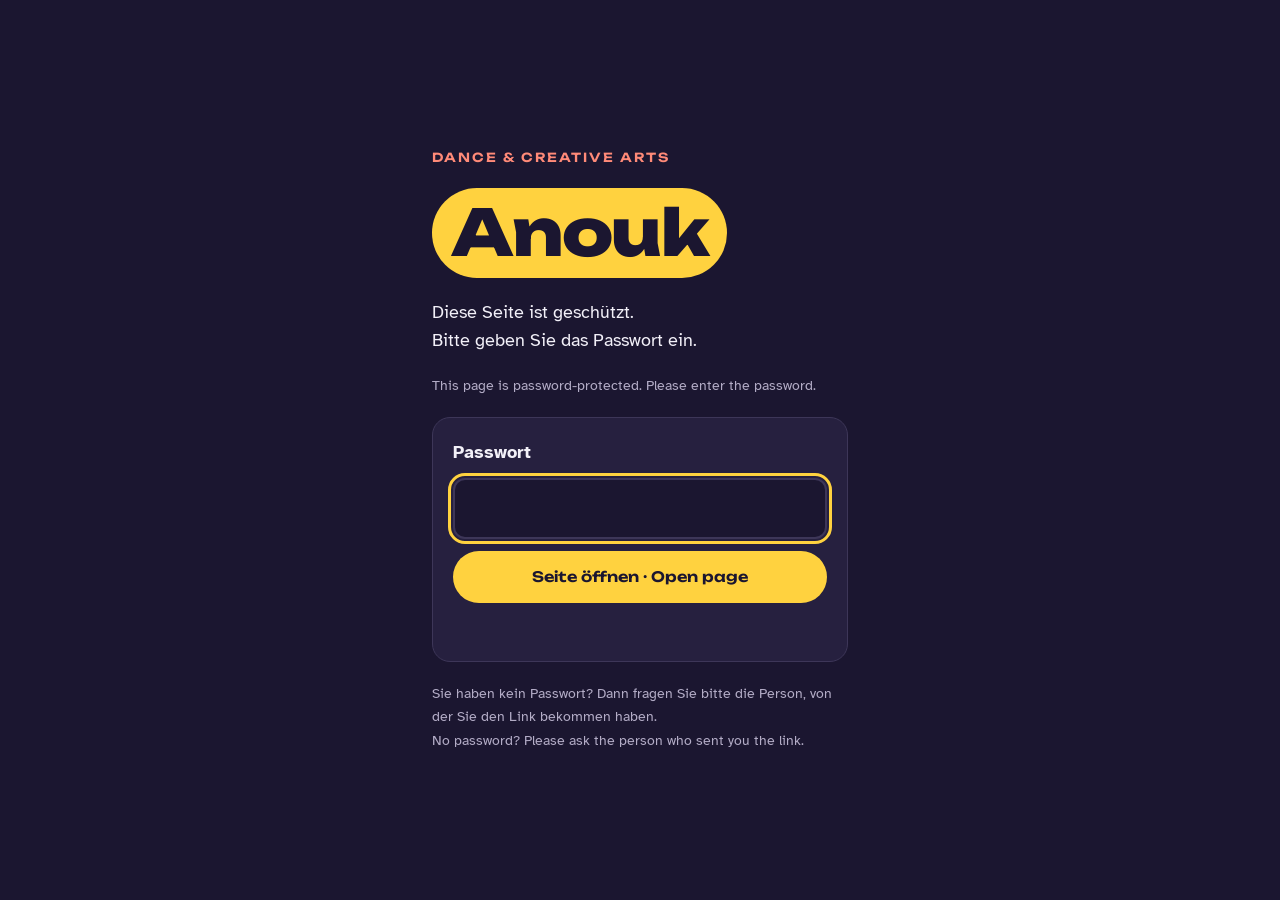
==== commit 5bd187cb: "Drei neue Design-Entwürfe und Auswahlmenü hinter dem Passwort - index.html ist jetzt das Auswahlmenü" ====
--- a/index.html
+++ b/index.html
@@ -20,6 +20,7 @@
 <meta property="og:image:height" content="630">
 <meta property="og:image:alt" content="Anouk, Dance &amp; Creative Arts, auf einer Bühne mit rotem Vorhang">
 <meta name="twitter:card" content="summary_large_image">
+
 <style>
 /* Lokal gehostete Schriften (SIL Open Font License 1.1, siehe LICENSE-Dateien in diesem Ordner) */
 @font-face { font-family: "Unbounded"; font-style: normal; font-weight: 200 900; font-display: swap; src: url(fonts/unbounded-latin-wght-normal.woff2) format("woff2-variations"), url(fonts/unbounded-latin-wght-normal.woff2) format("woff2"); }
@@ -49,6 +50,7 @@
 .status { min-height: 1.5em; font-weight: 700; color: var(--red); }
 .status.ok { color: var(--ok); }
 .fine { font-size: .9rem; }
+body.opening .gate { visibility: hidden; }
 </style>
 </head>
 <body>
@@ -65,7 +67,7 @@
   </form>
   <p class="muted fine">Sie haben kein Passwort? Dann fragen Sie bitte die Person, von der Sie den Link bekommen haben.<br><span lang="en">No password? Please ask the person who sent you the link.</span></p>
 </main>
-<script id="payload" type="application/json">{"salt":"oTQe2xqBbp1H306lW/gZkg==","iv":"BJaCIdTPotHEflNz","iterations":600000,"data":"qMjxe724X3I3KoC1P2NY2X30DOUNmPFxlnSJIShCWZJ+9fE8PdWZYeI6+LpcWr64UX65hVXoxC/u0FpqbU9tXF8hThYwjpL7PrljPPD5X6yrkEJPGfE9ujLD408jK/pyjlW48yiU0zIeXUOTzDGNWcuPUBUlmJI1iMz93f3nqRSaV31RQJ+l/4OkwuhOwyCK+UFUEM/wf82fgQg/lB8QKBuRCNbX+H1cL5jARxZqQFgUVJJRV3PkxbiqKJOckkW5N9FBwHko+2ROm3uDjt5cmIXe0xhJ9aoFABtwM6zFjZGht1/fat1wzIIZgykOAup//iE8BlBNAfHOfOAKxDK3Na01ZXqG88O53ur3eycRnakeQOxDzicaSwtwC00ghP31Ds0CDTkVVI3WprgRld5g9SyCgWhdMYg7X4J7+5sKr8WTLJHOsZsvluKWzREy9ad/0R54lebQ78YPQhEcz4vmN78dvSJsCpnWKLovmpAX4qvZXWiV90hOTSpQgwBW07FMyFHAD6GIrTl1vOhx05V1qfOTK0zrky4nHuztuIK2hPjj8Riz7ro/iMxWX3qZoZ8/Pgru4LE4Lx29SEXjH3pc6oNPZ3cLOfplENEEmyGT5A9/jKUR0krSa/g3puWciV7uT6fgTU2OjY3RDbN7AcWJxdBtvPKR93XUqiiQ2nmBXDOhLhjmFaj3WIm4wkHo7wtH9RbXqSnqU/lpMf/JsEnwag4ClSuAqrMMv2HHPBLl51Byf5s8wxlL7aqSozScElmNH8VlyiSkNwGjtf9gzZkYGVspJY5eDWgB9kzd6H5i291RrMTesiGoPJEetDPfmN0RSmL599CsA7YczCh/7nwsxAVV6DI4IhS1ZVluTWgZUZiD4NS9N3JR7OTu6VJcbGN/xksut0njhn9ekPf6T1blicDhVCWGHR8P9uNEP9rWIut4xCGZxl5aLVo9R7jYzYUAeoxFPSUgs1VN9YuMeQptT05zFeg/HCVLcUDU+aAXXIsbu+jVo+wsTxODsyNVh/fiTn3Re124AvIGGrqp0O5SwmD2R8Io/e2slA4aDwugnFU5SwQ9J+aNHFw/vWJ9pomizIn4BATDYhSDN8HEvfJaHpKIHEfAuWmLurRM5Bew/UcIbA/1ZgS5EEqSoJDT9F3S+CCdU2ts/ht+EWZa3T/mitF8cn1ua5vocn9huWcOdvqlKHkbKw5K3xxmU11JuoyJBmBwap6yeQFvOqDzy51gN7gmrC9EDijPTlUUPhAWXF9nUDfr0nnHMylSfnnh606aAsBopMay/IEMwgVYm6u9lthFVsP+XhLUrvnn4Ghh/[base64]/uNbagMhx54DrJN9003ldz9K4grZKi0Ey4JXLtBHJV3azMlYu3oWZxqDOlOp+DJemvIjQ3s+EJJVjFKd0QX4YZHRncfmsTs3AWCYkJiPU1yTyTL7u/F1LhhInDDBWiepSMLaE+RhR7b2PSAozewLBgkw1j/CoZOB2y29FvguBsHr2zLrQ4npKwqVMgUb2nBL/0Y5Cp6ZMX0MCBT3n8cHsu4i182y5CeiYAMkFJi2QL+VHK59Ie1hOp4pcPrFHb+QYcEWEF1Gjarv/I7uZHufrEXAxEX8FZW+V1Rwx0K6ZFYj+7FWBsXhj/u4AnbvpZCFWKUiPb11r0/KZrGD8GjsD3WH/jP9z6WY+0TUzOPZJ8w5JrRT5CWb7XAbemKuUqfPaWNQnVmBj70t6PECafQQvrlwj2KPnEuZh4XQ2r8fG3lAiGQ9HPARwZhEgF59QX8agCBUFREYV4W+qT4t9NI8uxzdsQ426hw0dLcZxkp9Ek2INhYDzKVB/a+hIHI4pPmfjKhu/xMC/fbd96Qc8sv3fp4NfwlUZpCD4hnKX1nyxqd/PYD6GKDHIxTWr5km2naWk0y4t8DqsNp+6KLISDct6GgzqrXQY6Sr4r7/uu6QCL4jenw42FeV6mwGwH2u5rhvcU5dmLas4IhBGq2C0ZRWMsMqwmnAYmXQ/uL0hKI0yEb/YU72JyIO35xe4waTulGqRrNdlAdB5Za+/RC5Gbb9dZ6RoLcQg5+otYKj11wXVkuCZOANifiXgeawcRTiGE9JeV90QadZSl3MJYhy707LAeRNtJe2IvE/6yfaA/ggpjuJA9WvO3Tm4OIDLMCZzR0vszq8ObGGCo/FGbRNbR9mnYNZWVOBR/WK2e/Of30Ral/foG+mZaoVkkAyZpRHgEOb325Aj4jCDbhy3/mFKtKqzYXOBu5BKSlKjDod5GvY/VSFTR2b0bG8GYGJWPU2sZ24QLxG+wIc0Uo8JUcqYNUP8ycNGtkLTqF3YTVQKSC48XQbtpdtm/MwfS7QC3Pv75wfM5fGT99+A3UBCSVosk4FPBJibR77OzuOqqtNOoloKj6ExHhtqtg6zkLJF7kIcpxjdnyuD6gM6SIawG6OMil5x/1WbhBBSAVjO4QYIT6lOiCH2xzb2/cXjJOUFKT7uhduCfrxI76Xz3pn6O4M/+a2XfVHaryeMyNHo7ZAz/9cfkLcy7K86De4ygIpCkZvuR62/XpCUk5Ln0duOeP60Jsw9Bg+OVFzqamuCbOQs0yHsQT97YmqLHBmRmSL7ycbck8giAjoRqE1f/faCkYVoJSolQ2SUeKNYA4lydkjq9eNrvxI36ubIaZ2cVSchiQ2MR1nd4FfV6E3iwLen29xwHRpvU99cKDmxSYwxZ/dV5GkTNsEPBx/FKACkSMqZ4HufPGgjQbPQi6Lx8BMqJB2K2hgdbtUCmd8Fo4fyf4OLlgaw+SAGzfsUMtCx62nGROeDVXKDM/I9h0Xj14FX2MoaMRw7TaLEnB0d+/KJauvDghnxQnli3075AXvu15qUiyB+o+ppJ9aSrNfN2Fz//Rxk3jTMqGEzYthDuQajSJ6J2Xhc4lR8CCZQ1tw3Bas39hpiFrOeIvwZOA5cZtaSeksV0l+eIF0+IIJck5sZSaoW6cBdA1A+YdfPKKndFXA0DXUxr2RpzeGkq1ylnRUAhBahflx7vFrxXDJEvmaerDpDnBMgBbLMoJeSPSYZ9KAODpm3RCVV0UcaQjDOHIIK70U/arfeEbw1MwDVHwjlSCSVXVKQ9iPCWotR3u/A5oEhMTu686R0FuzlDlhic21pA5QSeO+BY6lCAXUHnHBiE/yOGAqyRwG6RfusSjumJz5GG2fs5iiv5Q5R0YI54mOB26ZYFWd/rI8N3WM65i7Vl0ekAOJuPyC/[base64]/wmvpKLOuQC6ufk3t7zzo+1k2Np0XcOc9eGQTjLLYQaDsR8586nqv5DfNWVqjKWK7VmzyTYylClsGcPJdtWV5LnQ0FW0STVmHxU23AbfZgN7TjZa/pqagczK80aadfS6f2xC5dwera+0s98K0NpAaomxeMKJFkNuOqw0kPjR0okt3xfM1wyg4VVfmFdaizKu8WvRCO5mHBhHNyNlPyJi87sRUQb/DaKf798zeHzkGfLhXk3gvT1vdGahnztot1RDekL5881HE7QpaOgyatpuLdvJU9XD+T8XnkfFp6OBN7OqpIv+JAkQWmZQk5nN++kjkM/r4Gnq/I06vR2fzYTkwvB07admalgaG7m5bRJphKkYuvOzjomUpcRgqVdk65sVKSsXZ98UPPuAqsFYGO9d3Ry1F35wQ85U7XRJ1cJmrwjju9p8VI384oMMiKfSTJLB2jWQ/qpaQInMq32RSLFqTe1RdpPJTLdl5YhOJYCkYy8h7FQlMlTqmKtKs8Siahffm41s65qqlDROYWbhDoyfv+U8Zzz7APFe+N5PhL46YicLAzfnh60VGGqWgZcxvcDIGKWNXrMKlNtGjXn1eDQkfRIVs6B2bTbwOz18dP++vZnUGyntHF5lVAWsKCmV4QRv/ZuFEBR6kN3TV8kGPzRD/ZiJW3sK6n4vk57/ZOFcSHiuVQoXsnJtzO9oE7+L1r52P/MQ3rz/za96xWXiFLvUKbZLI/pMwOzqSQPWsFV7QSbEsTXlGG2Tn23KCYtij+dCAScdPIof3be19gDs6zBudvXgbDcX6APikFuma4dFHG/hOWZJy/hKUvaKfbrGdoLLvh0xaWG1CQh/1j7V2GJ8MNXd7rETenZcZkap3A0HyaVMoWNaFKbRFPhu5BO3d57Xg07VdTVQLovBXGGKiPS9X45KR7xwx9hlcdYMSEX8GZm/rnJzk2E6xJGQQgwY7JFMjA29kOpc38OHQ+lusWJeqDhQ3/yYGBtw+hCZvAt/B03x+x9OsGrLa1vKLbY5ad2gz/sWOAuqxV5KYjehezT88FmpiTd2/a9GAUXoO9pC/7Ks7FNnFGbwkweHkm5bGySxpWUkDgDUCeHG9OR4QCH8Cb3X6leEN5LwE8PxvdmZRpoq/XC4zEbKK8yfq4bVuVokg2bTtfCozoJ9G48haMtpXoRVZJmsycbmtK+b5LQDzuPcM9P7xTtKtOVd0tBA2/WWK5DUtPJ21W8D0WhWgEMeD/7FnwBbq3mGewAgkCpHm20KBnYAlk9ReIoP1C6CikfJT2fZyAGHHmWAvDuwY4Fow0ECjzziUBlSmtivpqNegFe/S821VwqejG9NOQhF+7LiLtR6v8/zuzuJ0YlmlLhW6mcZe2zMOcjHtBdtv/3wZFfvmNIkeMwKGbfpGF9LSxNZ+iVV/xadzXRZJQC+iDCvRx8JIAlbsmXN77zFlhYIloPjcdz3O+4olSIkdJg9nAnJ/3JrQcqfdIE8L4GZc3MOR0eMGJfYJKXAHqrMe2p4I02+g4QSXsQMJbzGiqQAqjmJIosMIlClAvexhEcXNGCOzcXQ+/nQSXbnUklwmZmE9Z4RwyAJce/gKFRXFY14ftdLCxrye2eqbyP/6WCG3iFf6NaLID7658XLjUo99z9J3XJxxH4CxtP+OOGKbHLqRmIjqo56vUAlBSuMbARSEAdpOZ+GQjwtinePFnM2BpaYQOoYRZ8gGd+BmYJV8VEDUs+nlnhrIOIEgJE0l9jRcmwvViZus+aZoqAr0aN+hDPwjgH+kom54+72h5/vjolntwFUovbxke6ITm2Z9huNg5XSQwrILTAvA8rhzjBTOECR/9oTTvSDgpkiEpqOikxCqIbhfsINEFQjeOjmo/HmkF8ONrOEPejcxvW37OEj8733Jvu/[base64]/F7h15bH4EroNUKndtbOIUVspfPMDTJ/HN25C11WBkkkG4mQcr2oyFa2vpXGElkxB4u4kydNjaHpyUfedmYV54tlkdvoVVU2oJYdhNAPBt6lY77SB9tkFZrPOm8hjWUxi3YXaGnSeZKfCjOcKj6cWQ6Sn3FffWl0mkF32VtjqpypWPDbmBtoWx5Ib/0ASdj/+3VrYzY6rlU4Vb9XAdozOFm0P8lLBKx+x9XTygridZH89/+xxXjx+7b1sw91BfR/lq2QPovPufIFLMtgwKc6od4l3P2w4Q0Du8ZpQmDICjWy22JvAc+M/FikmwKtyvOA9z+ABfmJFIocZ/pPD12CxSLF3kglc5R/6q77ZZt4kf10FNN/zAytVZFTlctAL8TMmPG2vBO+1ni07aS00cYHxAG/i5uFGE0Q+PI3aGqcGKxtXL1t1b0XiIdz3HI3JFJWo5SbhwcTJj9/XWPTrv/OeG7ot0F+4mwzuCNgRxW6YNMpxGSQz2HFFhuptUTiWl0pfh2En+eeyrUxZIyi+FX+VvGgoDZVyuMTNOkXRy7uvAKANz9O4HM7Q/c160xW/TnF+WlZKrvCu7ea+zNdTUUZTYgHZ1ONRVekU3bzuUSEwPVe5DNcvgUIIEt7naY3ku5ZfOp37N3gaVnCQaInKsKCxehOwxRrtzOLA+pCllVNKKaNhtwhI/oG6O8ObZAgib2lG05CijIi8zh9rvuDCFHfcM3PAGcilToAJsNSGSo4671kQKWTuwBX5dcP/hPYfPD5XFTndBe0/rWCP15Vo7mj+95z5L+t0RDQUJ/+tEO9yU9Gpqnq03xFhtldve8CJZfpvVSUCiWwj16P/EdBseAtpXXUS09brXBskA6Xtm96/Sy93tEtdan9cIndw5iVFZ8QiFG/pH9d6kiIWTk3zPv6QTn29jrn3sQ9mM1IHk6Kjr8i6DeEHogk8cBKHYHMdpSglYL+xidWbM/lkcVdsZ+GeLO/dH0GGwtpr28zigocXv9YuO9Iq+V1bzOZbetxHD1RxcJAX5qzLug341tzN13X4Zff81vESS9V0GtJxn0581YcyBRr03kNOrMLNKEpCm7WOZAsQk42TIJ08vXrFc4aSHIqLUFP+xlt7zOc3IQ2MZ+2FXtvn637JJJpbSNVW0byrSxfX/[base64]/hQVXHZFH2/29HJHNP/Os8kWZj9TD12Bfzn+u4qlTiG0X3J0/BO/baMjj4a/Y3UmQWVULKiygupObGW3TQUW4BSsw0a4WjvjOCKVtm13zakB8BnOK/u1IXqbvPdkV5YJk+IxKeCpL8SwB1W3jB5nxPV9j4SasSJkXCSkdsO/wwfc6FJIGEJVeAUhz3s763JuSG8VSjcuXmc4tGw+J1Ia3Inq9Pw+MBOAPQa3HCTreqemOvr+fm2S6yHts3bQT4k/TuhJHHz+fH47vSshbqphoPfbhz96dsX0JorXQoLptUJrHzMsI4va8t9MRYyMWHSPyPn4VpSYAIcroMEtfH0saNyY79kn8Tb9cFKr2sJSTcMLYQPSRuRlLqLKXP8JgoYqY85K4ROr+1QYn7FNDoRZcUjEDieadmjb6Faw9gFoZ/pgajwvc38aFjHgxS5F7zt9yneVhJdgu/2fpkgernESrpMgO059sPXkVa4TDXXE79+VoK0MM2bkinEBZVWUUEFdfBt+WkaL+gXUxQdKObv+vyhDKaW/1dHrsaGof2ub1O7+6+Jn/WfRv4Bah+AzQJqwqeov/X85TT62RLD+co4XnvQArgqto2cIoQDy+SKlVM5t30LK9uGl+nW9vdGpMhjdWpHm2w1oRe0pWC0XmEHZZ1YtXU6i1jjz8HmLUclL8d8cOFQs6m2Fk0fVdwuFawPOpoi1eZQBlIRXjF6WxY1WuehN56/HBgwLEJl6W3pga/Qnvv9Q/txqD4lAr+qrIxJDsvRdu/JjWMpDCiPr0XKzIzz9uk7I5d6JD+2FY2XJdMyK7AgL1dGzjh9f2qbzhveGQudYGXMbXahG6/[base64]/[base64]/fD234oNXV7zn55HykhNohviUKnjOdYrivkSm3GEPnlvnm6LAOWELgFh1UmZzEEpyiE32DxMnTRRaVTVOxSqMV+XlSezKdULpsKO5Oq7U/nGPNKlRzmxEZaV2+8kpIPVGyBu8gSqboYV0dbwm0qo8ICzneOHioQjA1WMEyrQ3w/D+tg98b+xt9kOhmiurEbuNx5J5r304/2yyFcZoeSyzaNNWnxoq+bco4gerJv0g3fnsfmI08V+IwbdGm7xwBOp1M7wsvm02HOegoJRoyxmGcW+mzh2XlZBmGisQJ5GlWEKo2ETqFcYj5gbX/WEioPku+R9rT9ruDbzFEAZt3RMIoQGFSr8kuU8it5egXsgGG4yEojhrl07eIZZ7ur0d+wHv4VgZPzh/m/UdHK0dFs4pSwyywsnNZWHkfm+z38Ucam1m/0LWYtQZ4HlpQ9GVHgSfF8pwZaPe4yjG5573X738mJaqOdEP0qRkDWyAdxovKH3kEAOP1kkiaI/hSaYEKfdEDOcFys1snrsGQzbmwcAflO0+ZWaUmCI7XJKBg5CacA6UFkFxU5jlsBsZcyaSYGN9+58ZSOsJOb7OmAGBJrgZpgBbBIUbdQ9C0Ie9wvGLf0J3RDwHHTHQ5ZZXYPc15WsNt/yz9urt8Fsg3m3Tiqit/G5JSEgeaVxqYfLFflGan9yyjBWtJ1OVqAlcc+K+25wetB429CZ55sHqf+tbbzqLb8+J34E+PmxIzucBKPXnnYJTQmsgRqrcCAg0BKAnbtkgN4Tu5IIwSLE/ICtnQXoKkQ/t+Oaj3Nim1YRKTjtopMWE2suzYR0FPr0A605o4gy3N3zjhmW3fiA1P6eSZg75oEmjpIc9Mk9HMNUCq6r1SMf3UfB9/xD0cgePMkdJZTQo+13RAkuj8XGpJQC8gVbxHj4/zAlWu8hMfQ9+TH36r2TzY+m6K3T6BzuVkE6paSW+CYfI1yMXUi23Dl2Ycw8UB05zOW2sKRwMxS8EjyxJ1cXBBkHMDhDpkiWA1zCaVVabU2l6d581RLf22p4hgr+rG/spIqc9X6Lut24QkmOx0ml5l8HPGMDuECYXZG43ZTZkxC/Up2oDlw1LBEu2zjOZ1pZVusV9WeOqkbERIngIhPW+byJx/Q1hdh3LbdO9OFEFtjiY5WLHlo+8833gieIkQ7yLj1hIOifSFMlOvfqXXmPWWU8uceTMULiEtyIffI/iRxre8Tmn7M+NAafSxBaCPJ/1mDr7K1vNHeyKQG5+8KG2VLCUEoZQNY7Ppuk15M1aj2lDddObJwxvTJGaCu4ibFVu2avaL7pFo1rXzUxvbEFTNmuXmg5owcNw6QPI/7PT3viSFozDXVC125uC/0ydXctR/IX/EgxIEscfnR6VCJluc0aN9A7xE9Z6p8M8ILeVGf4kL5/d/i2o828Pr8yCeEvogPrrLjqh4a2fChkBNDjgzsPftTtDp61+6apNLYtRLYsiIcvFJpNRIyLLIKC95u5qX1lrOFpF4+cxLOtwXOwKBd2f+dUijovFyTu2JcSaFQAIZ2BqkAfuzKH1Fljsue7hDcvpuOpQsx0D7LsaBDvoNuZmzvVXlZYYlU6pcgkRzY+/rJhkd6U8T5o0ytOTlAI91CLvFXKMWTNTQOexkxtjprk9l4J0oFIoJvC3jeuCBWSBkQNZq3Srq+3pAmPQEM1J/xTmj5gtoZdB69Dt8PnBu836Y8XyfW1KwSZ5DM/wiVhzHYQDfkHP9CxZic0S2wEEllwdVpUiI3fV/vDhiDjWj5gruuHCRh9u83uBHBYN6DBQfDtxbscBnM2wI6UsAn/YMRO4TFZ5WGIF724r8c3RIIs/bWWsyTvb20SdUJHlwPPdTHkq0lXl7PHj5EWbtoKcLeYjPeiLhpfdLQ17B1XV8dp+O4I2XL1G3pISr/+ZhIrjsDn+BBly1dgmaFVbCyqNyfALH9rWggqmBhflW4MQ0F+o8W+5svu+e8RhKoRYve/XbpGYJdKi1TgcjpDJnbnGiRBzBNnKD80uc7gw6wfqaKWNpCuA7r88rWG9B+I1HzWP7Lm47EJHBA/GLyC7R6tk7xOm/mbDF3zlJMAXCjKwZfP7vkVHKiaUtEBb6zy6B2MAF9uYYpBkc70UIC+2ImPHeqWMbvEIQlt2qDIkneBBuIO/D9KH+KRW1zhMCgU51f10Uu/IeSxik16iqpI2A86ZWIVUINCG3jeMiBsPAo36XhZ4CnoOt70YpzCKpal7y2UnomPSc3ttw2ujgnl5uahCOF8rjJVW2ttNtjg2khceyWMQR/M14qooHMJnRPIc3D4AdHNUVaVaD7s17WSPcYMT2nfJw+Fo0ZLmqaQX7wfGeMcefk3mHqXydPCkDsBVK7nRNm1hxwD35ZzMkicM7n/cG2bE5EjafQklOUOby8qKq7zFLUNQ9rrgqzsE595lw4IE4pTjcjie2zVQNRGe6bqUrCOevt1b9rix0ANUeK7UPiaiJgoJLPaO7ghsA6PlMyYH+lKwk17Mj6GhDc3cwCqsLboC4WGX+wPt7kslon81DGo1wSdbUw/nwLd6IXEaB/lX4Csj5EpxhJc6OBy3bq67zzyhwPMtNUyUeNzcZfDO7mOQtBqtT0WGiMrlpOOhkHJUp+/v9BfUU7SCw1yIOgIFT9ffVXxv4fYkFmsVMor873BBghZ8DtL4m4if6Kyb0pLMxG//ZjJya6e6L5D9L2Q9OXWN8UODq1/rdMFYi+PTyBChgwgBKRycx9TxyRgLj9aqaMihgrOZqVHfISu7EwmKhqFOKgWq/bWa41ed88fk+71CmfZ/AHEBA2qMLPjX7wofmoXCGgPwmrSTx5G+VFk8V4LPel/m1Y/bEZf7DAGXWoWRTjh/nZavUM0SmUBW6sKCbQSPXVPiVS5a3Eb0+0cRXUgRd6zQGJPKY1ArAnP9A+oOZZ+WBUnuDnWG6XCfMzk+QBNVHuS0RP3wwvWAe+l1t0bYQl86DgaVq3lVWbWgF6msMJ0Bq4IgAzSul5DZT1MvkBxS5FbIZLeXeFNEO/1V0OMXvLMEMsYTkMvy4FlO7lRmWOkpzj6sNBfDMufQBKmUeP63HwKAW1UoTSVraE6rTO8UPwKmpgPRWeW3195+vwNKMTpxQUPiJ8oVZ9UG6XjKhlDYJEOEFsbs3n6EP6JiuV0uJMqIhw2Ve0CNDBZ41paLmKj6b/nB5Cx1NbnHtiBefYJVv8aKtKLI/KTFa6l8cavwyo94lsUwX1cHemWcWQEM3K1ifo9BlqN0BAl6ZchJubDI6edaIOlRXTCkZIudfVttbLEHK3ddeHTqSefjivkMLyyqZil+hObdCe3hZYiag1sabMCgFvovh6kATUAgQyMtk0RQ0+hffYD8nDF9BVM8TD17/5aWGcw35YPLYHPyIif+OJJklF9StVIanQaFQ33Nyc8DF3D5/y30Wa6dEfqzG5gtc4Gf7fFaMoPdgbn9i5NyXsZCfmcWhhW6If/JvwL5+/Cq0N1y6WXHtWzfB2zZ09OU2jc+5rQHQQmwORyouf/A9EnkBi3pQY+qce7Ka3WNGTrmJuI8uYQ5lsCd9GqpR6CYEIlUJG27C1hx3MjrvUI8v3wAJrIic2N5DJMZaKv0Nj+vPU3JcZtZhePDLRS19L7x/Ozk80/[base64]/XO5AohNiWFnEPL1BCV+wFZG5OxQHzvvi0neIN+y61GRheATUYF+YobR4K5mcwN9YNnoBMuIyWvdRHwSGIfhhXZC5b0pdVrH9tR0sOgjHW4OFBDrMOCaMQUF/+uJuS+ItOn5chA9GY4d43mo8BTGzUVcR8mmfuBmmGrFn71HoDYtgyG/ns705rUsqpLHVe6uVYyy3M88Jm1q6UX9O7o2iBvve6rsBsxkE8Kw+xTD2Er/g2lWAu2TAp9LAgUCjpuHGbsHlQOFpgFtZUG+ZmnQo3rNJ+oKgXHIxSzNo6SzxesTw2lJVNKjpDKrbzDRhlL6xfFQThbwEk82JxToq9CrgkQoehKMlSOmGAyNEF2IWcCKYfWz6i7Er90O+O5/m9V3SZ7TH079HyXIk1mOm2tSMh8tPu/FRpE/DtQoAz0w9G1sFFXTgrRRuOIWZ5gUk52NPYKbHbyHp9nLuYPiZjU+8uLhp2856ephyVr8//iU7rBuAPyl9wwMEoyMTwGOK65XGeAXyTGiJeAobUA9DrP2MJ0a3l0fVBN94qRRvtBDFL6JDxoFHYKJMGo8gypHvWyQeo6iF2I8svGPMQp9IYg8Z5QZhPuYFMwMoc6c6Ri0iQxBesQoDKhV/FyYIFbOCcjr6pIkb/zvoQDbEHC+gkgt+xhqCtnc0KZKE0BCwfCpyLGXvFih/VlKcaIt62d8qDF45UiZMpT76mqnADAlbGudPURGQpHfHq/QycUYw7U9z2dsK4LYm9xpETQKw4NbKKCf/uju5zxZPGyrpTP349/+RbGT5R4TyYkLJ0c2aJSmfyh5tSGCFgKi8TLZiJzKSZDLAzsHdZu0duicN+qBdPKfdYPyBvh+rYqOQI5Yp02fgS/C87BuisdZ28xXgRynMvN/dgQ5Qn0vlQWhiQrInM7GJvwmShhNsqjM98/eOY5KHD7vFjUdTcdVdp+OO5eUowcVPGtMGLbJfPP+4ZSjsAaBlEQXcoYNXp7vrgCXTfgtClLXWzFqoCrNHH4L14u2OugE+AADn52kAkjNpYwMwhKupZWNPfZzN3yMKnOKi/EH8mkxwKwVwbeC2zBwnKcZOG24LHEBczdC8KKhAMxcHd01BDqIPR6zUbQemt8ih6mRy5oJLsIi45tQ4PbKE4mftCfU21Wh+dhe+GMdIUqR3Xh7ftnexssHMcmROZNxnLAN92+rxDQmAVUjAf1geipUOBuZoUq93YhkT5aO9nop3QL59+y2//5EvOikm0lXWRYin9QfAHkckZGXjy1YhwW4+o5kLGa4rpUHUlG0T/sO1wWAmmdHlq6+3vpRusjEE7Wkyax1SzQf6mDEvmPqT/TpZrnF3h2PMwbicQEdp+zR5+16zvRMOEU3THO+xewQsoaoTJa3az/FcaPvmNYKeFKyoAOODIAC2d2K+IMRdYH71JLI+6Bxeezm30UXySq3Mi3H3QB3+4ol+grpf47M2aaBYWSThQeWSSNMX6QvYdJpujBN4Jyj8rneUmrIvaANeIVV96zbb1tEhb0OcQ0aUSkcmRIZYBKLp702rVaxaXhFK/LadsCafro1Q+fa5Sj7Pn6DaKQSCaFs0Fd6/[base64]/[base64]/QRK/gA/sBSvZ/3xCfYJCPnlo9tVDL5reTYB6JlK8QB2+JLD5gVqEF5oBQamX0hEPESE1dNmcO7LUeQG5q+LQzpyoqJ6Rsw48pVWzbAWW/LkrQJThiCqm8JBLugbgK8DmGuceW4QHnaV7H6/CQJaPzjvv/j5uKhBdQlIB/jqvPMhyBR6ZGDiSePQ0CYyoYT9cGuUrShL1TUH2/Dm8AIUmjh7R8i8nVmD8H/3lRqid2yRaIRSmNixJAFjy5nTjq9m9GBmzg/[base64]/tlRK8Q+N5i/mFA9XmovF3tOVrJ/zrIADAm2cnkexz0Krhcs62Z5zGffsQHiEXHRuGJq5SzxetQaS7QCmhuQLaTgkL/vdQfpCtRJ8h/bpyLTEydYPOZKdS0efxDs0LSDUNOm0JXaNiBvHhGEglgSQd20RfKqe6ULLrAf445I2Ye+NzlEs5kWe50HgIhNMzIYD3Ud3kFr/My65wJYZCPFkLaeHQivOIO5U4aXeWbfjm+vnPWEAfcxOyj4tIuzx//mjPjMlmdz2X6fswG3McITvCSvnLuKTK+rxXev5xNWhHuQkeNj4FxDRf8y8+15TZiV8hsodN8Ut+Fr8HdiGfz+vJrPz9TyRoInAbmXdyn5wwIgxgcfrDhOfx7sZkzQIFAfAh0DV+AW3wtscfSOD2B7VQpOaXrXV/tvZc9OlHOioq+mCWZH/DKLZ11ZwAAhD27BUkFPNTLgBKz6D/jahEqVeAhe6Swb+Gmn32dAvHTG+5Yd97rGIX35Mvdnb300XKEvBK0B3hn9gj7DWdikcZ8X2M0ktmdp6kr+56MQshlNt8wfrAripT+dChicVTrS02XI2fw1LuxwNQEZDmmtOk+j09J6Mgpm/2oZkggHrt+N3CPpv3IoOl5ceT/amh2XwztGaqkBRqlWwSYh9MBGjV8jvURt5ATRoSt4wSHMcG8Ck9otfvVboEnjm2CujhNCWevkR+bXVVHPC/FGR/omcO/Fwd45cRSomlPvq6mTYE1F/2D79vkVoQvldg8Htr4aV/2XM45Npvp6KYJGU9Hljb7l/4Af0Vu1YUY+QIjNspunM1mg3mqS8SsCx9TYZiVa8GxAdx6OSroFSneHIdAnc7QvcRmJdhhmRhejrpFPGA0jFvaibbuJwwT9F2TrJkTA5zhUivLydF/OyVkDRlNyCj/NTyqxU64ZPOpbkrhtJoomNI/gCkRELJgyqT2RW5VJipyXPZxlqnVZvF3SEbfWahTe2xUmpKUkmaOgAUwITx8f529kbwlJOEWZXzGGVXg+nqhNN30EXUI76d4rBrG6nY7zh23j/ImXi19Qpjppjf+Y4z+LcLeKPc9w+2M5i7ND8QmenjsBI8yLUZGQdCVlUMCc7wPlvBpoIKPr58ZGTSb3b6vhe0tGYWR+HhixgeDXFgwL5cx7S/L3+HjPaTl+z09VHpMvjAHNa4b+DchSgxfIoHJN8ZouCnN/avGMUAWsyZkmNXxecyRojmtYTw447Y2OChsDZR41PQNjKshc2bsQnsbo6yPL8WDkEVMgxd1lYa0RebzJJbUI2eYblG0HzdI+ESgI7/kzYmUzuvmcN0DxwSS8IRHHavcvxGWx4iFQ8ERH4EU850Sg6bJGIr2khEYwC+ekPNwoAWUtTBBoQdkyraZ+Q7KuVAXYkW26UeWTXR4ciHYx/A9JLViumL8V5ZIfYqENsIceVT19eYwrrIUwDSSlmJNBphVI0a375bmwtJRiv+9Q4S/idS1W1JrgIcHgxJMmJ7MCUl2++QzVu9jNWOn6uzLcX0o4sPYyHiUmS9L/0hg7P2GAHH8rtSjNxg0PvpqCVc2J09Wrd08qnBiRIyETIKmFKJAmESWyZlmxMPeKLiZLO9fHbwtldrtI/moj7eBuPJ1weaDICY5QmaUEJzIPB8cLZUuyEh+zbybxdKniOWX+O+FDD7uoJhpvKvurNIMz9Fum13MlrTSuuhXylAefvS0c6QJ7h+ch87lt6YiEaKKANBEnJCq+ng3HXVLScUK7hmqB85RRqmM9Jre+A/ZKLJUjrH8HQzCaU5+GPLH9fpiJpyPajWZu8rMRJBBm0+ciEOQQ/S+hco1ymNZSs6nIKNx5osZ+JK6NUuXlBOnKki6+tq0vTMZpoiWP/vRZ+P9g4kvkemwx7DtYPYpQHa/o4zkY2SYPeNoH2QsnSR6Sunuy3dK0YYDDW48qweiOALBsbtK39v+J+0E8Po5w5v7dww0hDEAWZPIIDNz7kj/yEHe3ttewPojW/jGGgQuirkheCgV9G8svbJsCGFfkkmittPOsdbHDhnls0a2xs7oNAsKC4cW586yV4lj9xswB4LAqaRkeLp0W7EfNDt+b3PsfPau31ddx92RUB6huXQJlYvnX724/VcvaYQi/8heS4oSf7Nh0Q+G+j4wOeQz7s61XXgjp8YuigYu4bmYJqHOXCZyd58i72ZrIfWcFxgNnOiIfHdKtko+nZIV8nn/NWb/H0p/YtpaivD4hqfX+VRttwiyuvufV4cuzSxlgwkULW5rH9tguHTx4XoLg1uQMz1KjxRSgZYrlZmoUjzgqAQ4OEm/[base64]/scnuqHNN9lcSKSe9RlHSmCtSkEaqOZK8nhx7lrH6U/zmrLFL4pvQeWZP8zHjhkaQKtCz/[base64]/SUdd8YmkcvatQMFf48+o6A87f31sGAhGWUcH1B9LHaGgx4A+Ua3ivB7ZsS5qmWMtn1CSaG9UV890ccw0zP1v+CjFBp9i9wjJVOycQqWzI3MYu+wTcog2a4+aIfAKCdN+QKAAYn+hGW0Glbbx130rIZHggM/7ie2SC0mnePezIxJZA9ZFz7irLZNMKfuyCmRvFedZrofdI/wN8jwsA8hy2bObeFK3KndURyhAjG1BVPik/AfBDqKRamjH4M42x9zo/CV4G/4OrXZti/s9WfoF0r4orq0qfHvnQaL0x+PtdDJ9eUkW6jNTfc0GFL0287TNdoQNYiiSiZMAuXzlhxItPOMrHu6hm8iBlmNoDDo3OhRmfdkAoXBOhrzOYSO4nj4bh0s4Icv0xTFXWMZwzaDq3FHZbj6aJz4LsN5btj26AdeKo3k7cdYEKTMje9P/L8jHHrVvn3TglxTxENEpCxerA80svGMNgDUDoiwbsMrMY/f4O+zD71VjLjxZI/yeN8f4JsowUsTZqomEGQUlhqn7XyK+MfeUp4zbcWxLZayA0TPGfA2DqXGyUvwQ3vxGWRfvUAkYRStMxAQ2IDhyNayaqn3r6yUyNGFKnCTbKEqtWsRZz0LX3zfkIhBzp5x9q9NDXKW+Of/SBtz4jKbZlzmfdEztJ1iHxPVWyQuWrAfweSZCJNkM20o2qNBTrbywdtOTGN8Lez/snppTu010Os25WSxHwtutNbnjj9uJylxRh0p+kEZVpUisDNO565wqM99t3G3s/kHTfTOXHkvx1WP+lFt87/[base64]/JyQeDYc08JwRhXc5uuW8dzj6v4H7v4seW7kYtUdGEuu7mny5l7tSAQcMT6LBRSl3qWAHwxZ15xCPoNYu/qtA5GxUQtqq32MjqGJ5NBwF8Sj/NSqGNVZd7BrVfFbz+Bq+pdeLr7wcvjwmkTHvt4mGXbfo0QL/mMLzqhv4qSY0UXeCN6GHarbk1ETdVNIpaaWLhSsC2aVuAaPWYxGvQFyecbsxlqAdD/sVC/WX53bQwFiFWhuhSq2ydOIPL+IZWn2RiWODy/XtvRfRwdau8VNUJwsopCBkvhBIF4yXX+x7j2/e0yKbVc/aoNoweb6mEGu0WgF6AR6WwOiv+pQ0iT4K/p0+yURlbn8WxgwCIetLWDCfXlap9D8lL48vuBNwxw9FWoQcv8g2x5bOs3NKzt5LH2r2aHW11UnylpYUkYJavp+7oQDCHVRasOPodDzgwMCHJlOrO21/1yr1/[base64]/FJlj4FJd7sAfzyGyhWmgfgqWOXdn6A210lGMdFhuNHEidA+XYJrU24QcHYyEJZvwdPulO+kxjNUjxHN2HCPZr8/6TdWjuLBNPP2NN2LrUIMPnrBfGz82kIi1jE5TE5slSdUZJ3iyaHWT3VjljG93y8t7xwNJ2JMFWPJvE7wcldoRsTjameG0pdcjR2ZMCcyb0myP3IHlZS91xCisXv/UXHJqxRacpnp1l3LtbXFfU34ZlRrkPAQcpIaimuGZ1PE0ADJoQjJLzsY3k/IRtOJSZVbHEGDizdOcNgitL0fdNxOTnN10y0onVN18nk5j8wjKJnO2/X1rTrQ3hN0C7ubels/rtTOp2hnfQ9R+JqDhUJ8oBZrLuPdgZrCWZzvbgvnfMhJhkMHfYp0lxw7L+a+C4mEeT1VdbAfIP8zM+vI/+TO4GRV5jEHQdvDIwBAX3KJxVRCvgw+NKbHCbYn2vDCxlNNTCGfJeIz2iza4GBRfO0NghFoH8EDoiPe695KUpu8tHtgwL+G5cmg9JzpqFagZybI03lZK+qM6hLM/cUhbmO2RYKNt2s8eAoeE0wqrBGsm94EAsDRtDcBvAsnSMgnyo/iF8KmW7M5g3dzMsORGAsif+bHUzGsVfd8amLFnOX2dDnqMV0LDrH2UcqaVF7s6G1LEuCYdmWbrB1Y+/[base64]/j6fGH/1kFdOQhUKzlBvmHc106BauQBJ60Nj9JIVeU7imJVwBaAOwgTS60dVA8jcu2ZTq3SOephzJL5Y2q6E4A0lNcBlRNj56bG66uuVZmSnk+7QzIlrztws859gNNDL7XypOiMsywC7bpbv4rC6/YEoZRjs9RwAhViGl3ljbMLKut38DjkEvkALfCU9xRNweoOjrM1Yp+fizeeY0U9KdSvBLS0CsaQA8tyixhKdZB06CXIzXZBmoWUK/CQVgjSXxlLEBJFhHdbzuGb8pRO9Y9CZDltCIqWxRvhzFCKLxJMmeIqP16D2uHS/jFMSYnbJ+oxaSQOIh7XhuRQI6RImnHxIhBdkTXX2CgZ+kCj9N2aESIZI6yw3mYSyhIJYcdqu8YLGtIhwbhx5MlDY1AGsyelqjp7AP7kGRGmMCv+kQRDxwcGweeNkbbRX124wDnSoHwacY9yseWRE9aFimBtRN3d0QCgzFMS3nVHg1vUGyOxXxA+V2g2K/w7zADClxisBuSsM8tvmYRPRUg9rbe2PSYRdHKyWnnT3aUD3F+RX8HK3iLbscXJODl8k4hp5cWTMLp9VagDZaW2NUXeffktHeUI1Yt89nftoTfHrkKpih/VqGjhyjwK2aEp2FslWUmD8O1nNyfTUt+LGIYpolB0vz3x4BdF/Du1/xIg5TzWHhLhv5vpvGp8EqhnZPhFTHkU5Jpzg14/p8jJZZQX5plZlYKGZI363BglkkiDJG6NS/8osZWQp4PcHM03kllZr6Uh9dVrsl6xFjcnsSKcuJAZ2zmI9C1RrVRt6wy0V9xJhWgOpP8YtFQYEbCAOhG1hSV8ZiKtf7EkxE8LMvEo+V2VAEKU3Nk/jBi1WF4ynvKCbIoXHBNNxSC1DpajG0XMdAEk6tKz2QY4AMejwV06tb75GTu2R56O8rMepjcduX9MT7//RjFdsSQ+nAD6E7JxoPgTo+ri6w1DTdjMe9E8HxxzCI4Zr8kOb+qw00wiHBAgy70CTC0QBoat1ZAdl7fUhnwznF30Jg5johSoBLVQCa1+yGOhSU5ilXC5R5ZqEH0zNuNtj8QfmuKT1aTNapO1Za53WWoKEpXWFu9xo1HP5H4jPLFXyTfnYadS/aCv22Nmxodr1uaup6WiJ5rWcq9Z15HuXBR+dh/R3f76+wj2yexHL7N3F4wpcuWb6B5w3Wb0fRXIxMqmBZ/aSLqgKNh6e77RzOHHLMH9JS9EY8yFIxWvomfjWBfUmBBdMnaC6kxAv4NNMUf5h4RNtB/HEoaeCJAq9vDsuJE/z30dP5FIrMtcEieCgbhybBMeHGAFuOLzKvXNnTXeRVV+yR6FeeZQe08lQQcSar7/Ny8GrCpjZrS2nViZ8FeQDftGeikA2RG0cq7/i63D/OJCUqSDjwRxggy7pfMCgS253gnVFSaDEcgoOx5MrdChkyxyC28oOkqso+LLhFtIY2dfA7NTfVr1zSBIT+t0wavkeIveH6iCQvwSROkiysIAwMi+/DlslYlERlv3OIviDiTkKBtp895i9b93R2PMsfNkZ53h3KVampQMlflYcwxj6YrSBSHZv5+6+y9poj000LUAN4hxhlf4jpbCpMBQkmwZGFQS5eHsy71eEQEUysjLVl/UBA2hO36d8iB89te3QO1XvMfYXEYJmoRYDRbPug2RHeQZcyJJ2I8FTtPQmOWlxT1sAJAK78GQJecS5fquvuCdjA60n9fycICFsqg6iR26fTKf2xpZwijxEItx3lSHyAurWgKeXZLQMqLi6uLtbbjN4veYbrUpkYgS025pLW3N1QjaTY647MsOuukw2Rbc0CcB1/L3OVtUcQELpU+/zEIQ5uTeIEH7ELDWg1+rGEM6jsJtMFFpotYY7oPEBy07u4fE0Ge6MaJFN/Zzeu8o0ItNdj6EmUT/QTdj6CtCKWFc00VqFN9q4HfPu63NCFf8Sumxpf0KODuFqEB6spGLLP87jW7wDf8GOs8r9cLd/d26HjkfeY6EQ17JbkT4/dh/yxnNWfFoNy5RGzyEh6ozMy7zMMUynsLKC1ObqeS+Kmhh6d7nXNHPrkPdzIzADkjh6dyhrxmIA7B9Sul5dGycuBlED0DAeab3qsfFE/t+HqDynIjSu9x6fb1Q7zZzn3btYTJkqgdzdrV6IEYGT/3+Ztpu39d9ynkVtS0e5CiqPe9fWIfLbPpMziHkuDsxLVThVV6MB/TNUGne2TBHazHdWtGo9S27ABQg1BUeiKPdB9ZruVkPWqnThaA6Y6pbtg52QXBlzNJhVrFA8CmaF+oi5vWnTLpoywez8sH3AOd8/exYFhexfvfWEnuxoArQWnos2uTWeeFSPxUnZKArc1/iRv4vZABJxnOT62oBlLLK7/E2abz/U6updeslq1mt+oqVyi7qo0q3AR2C1Bx3MFt8Vt6b6QgPJ+pp6K8H3m+AnF5UPOM52fyw5RMdkSSk4CQo6n1AFR3br1CtdXEemiy2+mC/RH14KFH2Wh8ESEXXf80sI3bciVJbzFh+hDFOdWxcg69uBGweVq57UkPliWaSrF7LvOAZmGXsk05pBq66Up9pzHpyCwolD2o+jDpbX+nNjHh9nxlz+0WKxhGKj8zfsi7k2kOyGYJNq9JCSJ96lvsn67Vu7qlkBA0X0JiLzNz/2HmiQy6hoU6eudc0t+Kg2hWFFgska/EF6cOjETSzth0ktqTJIBLuPFgy8OpcUaKbrnbEpuYWS/3inLVKEPP3j/27BSrFp7OvTxW7gU5Yz+ngXSWwhwQorwTE18K0pFjnhgJNp48LFczGvumqRogZg60IaA4maQyaca4Z2ggf/H+OcHdYAAhjW1Z2mUTDwKoXZ+PIyJgawW2YF53H8KJcI19c0oO9shMRjwvHViAEr8KAUfxYk0hoYiFqpTGl1K4uPr5dbr1poKjSh6CVFUqCjN2Lh0vEdlMpm+aYKo0P5I2L6qF64W2zR/nx6I/v9DwuevZSTq1qjTqveaVMwSR9uioNtXVUkovg3FBGCxDKyhkRONfMJkMLz0LILExTe5jKGblpDYENOQ5dMjSU/YxDx0o6tglchTaPAAvtn0hOz12DPmWYuKdI7o7lCsNeL3i8UUuIDzLFvRl3k3+v5xam/[base64]/B0KGqbsf2JI1nkvoK/I4zQRfx6NQ7FUwAzDfFhIeTeeuHdWSacpQGSsL9Wjf/Hb6ZHsLqkUVGqbUjIs/TlBjIdZHPTu6aAtNMUJVNV5vT8E0+4rDMnJQd1CatWZkUU5NGI798jQwu/GZA7wd+hNnYckvFG2hiGfKXYp4pioPrmLYcpHyKbntGCrVFtIA7Ucwr/+CQOBWPjxEBTjiWxEBEiPeUJ1DQBx58+oeuctCPayyJsTeYSGELzf96aP4kbwx68wlQaKYlpga5nzIynsaMzALDmYEgmwXytlVs/iajAukXHa6EhAz+Z0uSSK0nSTngYqB+byU/[base64]/eEkkxQenIYnh+yXLgap5f0mCF0giUut5dsqvuoH9gv6bsjSfbhIA+0xw0wyHG13uknIrJfnewHzI0Jtt1/LjZfZPfAIBbB8BvHb1mNufZaxkZ0yZxpjjf3T2ySRELjCgfYwksEhlgl5Op3s1lOtrxnsugult4l/galu8vUia1ZuMJoUuuTm5lpx/6GHcIpJkQ9+B4bqnuTRHoidYX2eSMiSoLvx33SQe2fXLQRxWIgY4+QvJ4tD5N3/JHahZA4H54gWBPemN+MTGct9If7LGHcDqU4lZTxBG1eq4m9ZnJRS33wp5u16JqqLb2H4L6xBcJHKmlSCSEoXlUd+s5OORQopoisa9UrHjz1PPrLTq9MjS1+6otYAiw1TzXiyYSd0dHHjU9aEsVhPvavXQtX9L2N92NiLOu+yaoRY7/1TdcHbkbTTChD4J33JR8iYLaqiZ0c8NHkHBaXVtCtEB+vmNKH/ObiLbHJfnAQiAokhBbuY+cc6s2n0SBffnKwGVvhlBjDNyw49R7gW7d1ThHRD03OLJdUagfv54G1yJSEbO7MU6VJ5Z9uPIORHnX59YXZyEoGGWkWmlopQyHwUv74oR7LJ5YbbX6CIZQ2B/OeNB12h9t4D0+76KYvEtaIQq2D/lpTOzPq6D0OUIwQJGd6asniAoLLBiTb3fIke7Elj77w7xk+JQFS0+oHmb3dZ0QbL/lhFspwTUV2HlAuEVr3Vlcvl2b17G7LGF9fdtjOc3dGpfzL04uOwCKLTeVYPZmjQC48D2a0B9fmIKBKtYbOXlELNZJQ+YNJSMYA5o8qBwXWLEqV++yWKFSoR2ziuRd9KBFLer/q340YKL8x92TWKSi28IzTb6Za+hlfchEhLPRX5whDd3Q2WVOFGNQvp0z068Z3BwaRpotJKNYDKfhP68QnPbsY2UUaaB7FLj6QTNKDMsIA38qy/RN//5CprWKgI4JZa0CTymecoqnpu4GBUjnJhJ1tyoGYHCx0vM6OH+k6dcFl7i7a0u7mDi4N+aTiU11wTvBBgdzPJyF745u2izUP4zcB5oJK4hNYUYNLE0+1biaUv/1nk/TX5is9XVLxEhVTr5fqD1kjjOdnXiqzbvzQLaW+GLnB4ezi4+ZJrS70RC9IubZsJmpYQPk3vWDkGC5XuamiTKqmcvIU4b71hzwE54Z7IZ05p0Zgy6JQ2ygJ1tW50v9MpsOuU7FNuwt24d/fbhR1Alr7wcYQDdyozeBZ0wkWx5iMk1MItpzZL0p/javsbR6gVz2MbiXMTRAcZjMeztdbnCxDnln/MlHLGtfK5C5E4rJZbiiEI/n1/OkTiIdJT9ILfmD/zP6AxyvCCxwCcX0kra2WyPAIsGiyn2svKEJlvuLSJxFTt3rosC0MQ6s6aw3GPW+02dVVP1ZYVXJnBLkU8ISDlN1YajemPmv1ezr6yV50M7A525TNxkYkIciQMz4jRM3pV+ojAsWSG6J7KFPBDNJOSDv/PoeFeHs2Q+6E8ziqkpAIcv1lE0th4rJwobQlHHmmV3zmgoa0Wh5F7OFlrMMYXG0lTY/dMvkrWmDnsy00l6SLNE1Rpm9SgYlwQXKaQrLNaatDDkMd7ueP0F2AqKPp86CklS4y34CTwC2DnuzmZVIGFokaSoyZwjcjr83oE8aSE9Ctz+5AesCcxaOJ4EMrTv230RGVR3bmBamKzbxOKYnts07+UX/RmF+RNxRno1WRC86HuZ1W1kcKKuwhLPMXdwOO7I0MOefnnnFm6jDTQBVAMfnPnzIQu4rvjDfq5tR1gNVc0kG72TyRwKURRbShHD52LGvayHm3UJD6M+B/eGYym9uWDaKZG/Yb7WRCroJ/9kQFOk/Faee1ciDfthFvPIlHOH9cuS/NMrYLpcBj30f0HbefgVWeL+7xD/kTZICGNRrlnKYNgyBT/sDrbrm0eR2To7/MxaShniryYdmuJpZn9C9UGz80A4IB5RCgOTVGNf1oNMl79vsOUp+1EvX3df4HpZZE3MAIUnT/9JDuXLOyc3F3e5ieTBiOE4RABbNf9aDq3YGRyl9aRPEMJ0y8H6OsaMPpFhULT/jSfLd0i4ywXEwEYvzfcbLRRnW401u7kOuTfy39mlmpqRgIY83xdhHevt8U5TDfpV8NrbviKdBYAakYoCoMCJz4WuYCVe0yhbi5Kn/UQbiMawm2a1ld4XI8VTxqzqvbbeBbK6LaYm5/tVIBjZ/WqFyxUzeXyz0pTEvvxUQvnqux3rp/qxn1UTraMSKYT3r0cU8nKIWoCF06UJCsrd6Byjpk/ueDtqRQ2j+Q2h8l+SWCAY1rlR6dJggg7DG/XSqt6Q96PSQRbEXQ3hPqVIZfXTNYKkvbovF1V5tmyid1g3FUM9s2/oFLzRs3JZGrueUmUlTtWi9WKcvIoP6iY2Eyj9FKy7+3ZkoHYVtRgbBD1DtSJorZmEwQhWIeTfj65WDCCDUU+CPmWd4DgoB5xKfEVzVtj6t2+ec57PnIuqZFEysBcrrp437XbvDvJ9vzVscOW2daJvTFcSmEvt/5WNzf8qgWV59ClCvNrU1ppqsgAmcVAgcfytRJPq1SB5lbLk/FOTcaLF8eVJ1PY8tLDGIPBLqeZE7b0JHJZS+vwpBVaxvgKQIf6U/EiJ8hqHBE1lo0fdtiQIylxJUrDNPvwU8JCvMs2zUecNIbSzbtUC9EVmtuF/yHDHlx4UWo0mMxWGh38b+NPDP8ffLsLXi/YrZFL1P0EaJo/liujNfm58h15IymnQSP4JtUbBnWi1X7K6ys4NIACc77DTGgLg8nemNvysp0qml+v41J9Fl3hxdI7kU9I0AO0suc5nVw/DzeRgTojTArfJY6Xqca3ltvwMrU9Q+xWpKSAru5ph1E97s7nzPGs2UZh0Puyjp62QA4I5/dGbpmxMTaHgT1IvbRKUGfGZYzfj87RnIKDPhejItP+Ql3UdX04wKRBhR/[base64]/mbHDyaSuZsg6wc6LWjXxEMJ7GfvB/cSx+/NJHyXNkSPc8vBG/d4VQQuG1M0+AnJdZmXiG0KeqtSKo21/JRAeSRY67ihGbSkWrf0EZK05Zk31DUjdiDqD60WsBVKi640+37O4uwin0zbK9NTOLgzMS09sOtB7Yit1V9hlgjzyeiOL78y0chgNCQ6cDB5dIc07jsU2FxbDjtZxlJzS1Vjosmi3T8+nha1sIMFFt1yFWrA7FZola99Pf2IEqcm+dGcb9xkj/K8rXMtmoCJ5wzCOQXT6/oDkuwZq1P+GTswHLOSO82kgbAAS0LjypKEMIOtAqzC62A9FxlBmk9otKqBt2voP/kMRtyf9ToOPXn7GNi5mntMoV0eixaiV1n6fy0Z4hOf8LoJsQHPKQgp/2N1vZQ+tMMrjEIq+28stZTs0tW9nxAgA5vmRk95HyMQOACm9JNqquPeZ+MmfuDrC0I7cN4m+HBK7b5Sh/+zOZcooEW7qPzy6v3eJJ5OXJy+EuS/q7qcsf7tBIGM0cQ7KG9PtiuGY9c83+pP7yWjpvD+YGVcj1FwJLDkzyjw7IGZl59VUjhXrocxiQm0zMYRjLON0qcRQY660ZljsZho9FAJmdZ/V3+AY62oK+DaVuB7USMuVzQ5+rk6s0NGAKJLwT5p+FXmpPi1d/2xTnSpGQOnIWM7It3s5U7MEeOv41Y0hfoK3ap1+gVxrpu3JlU6cf4LjD9QGpqhsxhplwm9TTJBQXF7ev/okTuosIEcJUy4wkKMTCIKwpgCMJh5CXjXsN0YJ311swEgeyocN8pzJm3ZWjp1bvyr2FfB6jWH812ivVYa1Nm+CYjafKuZ2K7ubEuSwSVZBsP7D8Bv4ioIhbK+Kzfc5P2ER9D2keUqnFBU5IGlNLoosxZeCGNdcBwb7XXlHQ/[base64]/YpW4Nj72KKeLtxkZHpWSg+B8kCbWtYimptZaY8pEMEk7kAJONRwkLWv+5y/ORUF3pLs9nFB9OMw2vZ0bixF1wlJUnXcMprNTgoPtfnTucdRZIQIvnjPNO/F0DYxEFnMo6KhyEmS3heAmu/Ej/skrzYpTd9FDKHj+SX8VmsAdHeDOEW9x26HZjdZCE6dq/cwDNDkFWtMVYzCAHoa36/eAFWo9Ija6aqv7q0jmYTnGHEz9CD4JvDyM8Tnvndxz+L+6JiCeX2AFqbLBf3sQHBIFXz2uw0N1cG/beEq4TGmzPi8v6Pc3RPSg3TVS8Ay3TJB85/msXt71bD/5mtFxWp5VNa6PzNDOWcZKdgyiQQEPKGXqnAw03hPHpqr5h1rSZVCjRL1yiTQqGiI8uT81Wsy1WuSvRITfTGOO1TPSJ3339AQ7eRwJTgw1BztLyMxL4I+1Hi9hhhW9bUlBqqB6BnuqJGP2uV/r9uviq1vRuD+ur1THuMMSoKI3bLMMv3mSJzS/4lcwgp0xEFfm4u9b/wfY7Rg+58CfHdlT9FJcbAdwWdeQC+fyohsX888N1BfdLtKxR6wQMp5+Pi2C1RY6MssIsmByeb9AR/fgsDlde2BUyWQ6t36JIUVHo1A5Kic3tXNBqIVk+C6hz92HHO+Y5I0IMk48ti/gEmeD/JYAgdL8LwhJ0l1XpXb6/EDMHGTW8laljYIZF+RYr3e8oOTsAGumKzBgtpTaUalDjEOlBmjA46fcfFLX6mJa8GVzGGgphYWPLqJc8++O8HRkmLZb9VVFemKgIiuiU+/YHCoI4Dkifu1zs+pkpoKXhWzOkfQGkODCH/5Jw7oov/UvY+Cl03+03hSETVjcVevHYBH+0NqcrqKg7u576xvDxKkkkML9dtTy3cox2rWeyLUHdzskLsoC3kt601sjrjSx2ra6ETZ0Ov4GY8rVqfz67RZNkIk8L5uMxZ0am5ZuX8si3daanBqfXIII7rPm9n3w/dgdDgHgS+Kt02mzQr4KKjUyCe4Q7n+EYdD+iaDb3yyXx3EP6MZnc0kAJC9j9mU3V84bi7jXvlH+FNcrXLPIVnG2BkIb9wKeKc+dRi9gtedfsWxEJq5N36lXbILsFYrlKb+/f6AleoJdDpjQiuSJK+SGooz4G835rxkJUdB4w6XhmtngXovLw3Al5anBiAsBIN525Ev8h1gmhTZNuOWdbrLJjGY9/O0CRzeBVlQw/XKov7QtkvvLe6C4+WY0fjIrRWaNp4Ou9K2i4ofouw2jLNKZiP8fneacWXWdzxqQXHN2O3KkD1CywkTu04zfbpcVetjU8+bkmPHe5cqYo/0baw2iMp8bsTIQ1FaFvjY5fnrw2gl37gzUViaOBlxZMbp8jRKFdqfsMsRXtyPbJn/[base64]/IU+RS4HUl4P2JbOuWIpwLdCrPmvCD/Ci6X564e1Sdb7S6Y4XI0bJGfXaawQH9+1q6QAl5qj5sn52KRNUnrzADqhfR085SdGzDnjrRwvAlzbxKq3ic2pmN+7+acYibPXiRbnximLvNZt3u8MuXIQG4SqCR4vQLstyh9MoDqM+RkKGGV/b4JcfXSV/xctBoJYBhK6e6fldDRP5PIrF3g0VO9yk1txqtVRCrxlvxYf0KwbRnlSWV3OkNytO4LjBlbMMSl1IjevH/tvVyT7Rbph942TAwyLXzu9SdZbkefQv1OD5e6/yVGpiCurhxoxWoDVTI6Fd1P/vGU0BApqycn66/Z3xCbUFyl6s9ImWH9xbV+Ip441KIiX8TNbjuq2WqCM6p15/HrZ1xG8c/xWSOWRqbcSv8Bq2EP+CPr3C78vAmoPKqWk/YUZiYi7afsmoyOMWsOfW/PYdsLne1jROm7KrWtpRdSmVGvD820qCser/Uy4XW94d6XurSrOJOmTlsy2vrrH2LHj1z/SewkK9H+REozcRNgLCz7ZDXc3AyTEjdHeAvzuljAroE4qJj8tpDBoLnyYh4kH4dh449y668ayNwjrK/olyStxAwqvtEYg5KNg0r35l1ti+qPTr/VCQVhWYT0h3drr0Ip4pg/ykU/UwlBsDntVTI+yRIDb1ShtW7adgbkfPhgDQLW55Ks7cXXKnYjkp3kj2DMUUm92xDDxlbjiXGmr/EUjhkI+DQRhGRXBhAKeKNaHQRG2MxYw0p4MDzp8OwTmpaCwqgnNka0kPFL6Zse6LJOiCUptazn+88Uvea1Sbt5iMZZi8/0I1e3T2t1fwvwnzRM33wieW4FXJisWvXsM2bincUw3Twmy/EXgBpqn9b2rhUb8q/4Casxu+4xtHv9A4i0EROajDe+s0qUz39BOXnZyIBd7SnhkEsoS3IIZWlp7BdpN0RarQ7eqPKmxVJi3fQKy45UOGOV4Nmr7zLpa3ulsscWA5+g6PpV2jF1YHgHjjpnuD5a6iEYF1dDzGLx/4OS6nIof7vmbMHSVZ56i/zXvf3YgFLE6zeap0H/Cvv+Lsk+mC5QVYLnFgIqN/VL7jyRu+XpAkBH/LsGBiRLdndooyK6srrWElAbZOVTqvRkKuKqTXvs0SOekYtr5lrUNJChCJDdqADOPpzPrVKVmtJL1AfMfR9t2s4OdU2UfTMttUxVKXZc7sB0MsMhn2aN97EWxWkI7PPe6gOSJH5ZGRRTcRe2kNfJpHLXRWs/ig6mEX9bN/KFp9sMD1+I0sB7QGezu1V/m4ePVP8oODm1B9pxsZYbWW2ar15oPVkz7fxzLoft3b+pZtWEwA1Rti1oPzs9aoGgkScUwl6FKkAiggFUcT4+5YL2kS4f360tUpC8YTtm2axuhR/uBjbEwgABM/MX98M5QqRB8FhtCbE9hOPL8+l2htTQgiXaVcF2uWhbKdXezAMucHdQLNGFZKNr/Js5P5RVotLyhmDPnWzb/6CCGI/Ule7Cs+Q3MwoK+EIp+qaLPngnKh3ARpIpThbxX0svPW/+Qaw8QdI9Ye0nBx4+VdGjDyGT91+rYboFL22NI39YzJJeCFDImtlRThLgsAP9jsiEeTNUPTzQKafSBcwe/WgFYufLbLACYXMlLStaINfiCI668xJir16rihTuTBFLzxWD3ffjP4fEe2scpeVynKGZ7zyvhdOPdszNF+NHQVYGHzN2XOxBJ+GW5yMbxiR7HT96Cc0F1T3sCB0FHrJAw4jF3bAsKhXMdoveoW2Y5SmoJOlps4RQHYt3J+3QocjE+pd5pUDMYpoSBS+HvzxS3U36+/sDHy5M+64raSd7qLEN9TCxZGjkFddigN7ztyY1w3T8+0pv2cW+EESRjagTHpRn57zfcWFdM5ID6zfb76mDdg5uayqD5TEyFQQV9b+o6zSiYQKBDZps6hK6/Aju9ULn+gL/6tIpVAMONqdixXTTJ77lHenOYYiFCD/drJzM8f9BxUu7S8c77xIp4HjTC/lOtBKzGH8f78+RKdxcrQvuOglflTCrcZ1conjowsdiAzVPtXGgo44yUJNmIkeH5ME2vLvYWMLhdzi0gndSx7Izuti1AcaZXEzf6U0D7Vobv3EcJmBMxs8grINEyx+ZIq6D2Tsq0m/ObwAoA6HiyxhsxmdUEG2OBvUpujFchbtY5SjbaRaNpfRlg45vZxWniVS1r/PeiInFOyueL02aHzUy0fV/ymqvj9JI6YwoFBF/vwXqfjQjwYnnUey86prtwHfpExd0z6FlHi3RafPOZMRDZNqP9T4Evxha93O3nvfJe/hHmEtq8fmcFItG8wm8A2yccfgwm/XM/sEK0tU3zjnJeGOpSrCGFte5i9vDAxnwUjLork2t4wx1BISZ8HTxZlndeRwWtXtVxuYIqv7ceS2ScFvXVKT/noCI7fQIP5y8FPic0EtnVauTXayj06098Yg8KcPRSdKrNBtZdYROEp9CLs7CEWN2inlV+iX/JeytHzQvJ/U6MwubS+KvBIU5cFBsD0kFMD9BnvQB2+mFF12s5FczJfSVMih+dN8/BJigwsKHcgMbLWG7NZ2YZFxTlXedSuCSy/QZZXkTNFd3E7s5sdqgfLVGjplpJWyd7Sq/jFuJKiiN+baUAISTJfDPqv/ObcbCQOd7Lm0hV8huz0tZyCXTTAqdyYD6nlNrD2EGuhB3a3qzYPNoHdgW2tCaIZ3ujzkc4DyWQCME6yko0jzVfTXBB1JjOwKIxdYWh3h1dyKZ10ZIRLojLYF7gHYW8pJZaGc3WW9C014nooFjteClGyP6YJg08fG/wjVz40aN7GxLcaxWF9UaKhVQcxy1zZhyrng/XjvK3n3sA3JMQu0hu6fBr+MAvtGOMK0GN9wjxC+Fal7/JyA+MDn+gG50J60bNRCohHMAScQd2NdzmwBfFIaESALzHgCGzzHD1xbvVHw3tIoqhFcZk8VrqcPrTkZ7H6OmrOuzJ822TX5dLvtfueCwuzfEWtwI0RMgVyrdR0ES7OG7ag4H12fKcOJkkWfIO7QKEfiHZeZN9rLYb7wnUVwodC4u0c/UWBFmSV3+jRZ9IxgIb9g3Qeak1YeXFKHrwuk/u88S9srhmUZB6W6FoF1zdYPGRSzNeouL9sHencvQEtXBEnDPc3S3gMHZZe1Vg1VL0/MsvlqmHKiuwVtovdmxkfIhwkv5QMtdX+r5HgAhbr8hwLTRfe3nR4VcPH0r+2QikMN7dqV5pTi2DlpyDUbqNRQzQPxrS7bGf7K8ASa+q17yz/F+ZyAPd+1QKS9WgdqGSOPn9VNTW26Q5fQWHJzUsW+GJUN8EjarhdMX3yCrh4GmOaGAa3mmzvLTN/cWfi1yVUkqB2JZh5rqZcG0cmLfZFjnhtdD3Q9nVH7LeGnWe50SWSYhXbPAEytXVLFpx02excBVtea3WbXgjI32WfexK32PdMRORA1flhB/wEGEUCqSxT03kLMPd+MPuoY651jg/[base64]/vLufZD++vv73wTeMi5RE94sWeWGk8KR96ntWfQ7KafSzPvLC//6Zx96klaDb3cptrzbDSc4Ufu+pUYEylCzGiuqYHS4QKkpTMHtSFYvmoy/Vvi1SCV0ZF8gs0yjqbNlikRAxETqG/mQQ6fsXgqaA8E8fBqTPGH5rUChSNeoMIiQL72qbrGODkNAufQvsbJHMVJDAIfV47EtAFtNdu9GoR1zKG/cW+RTaJRNAdu+Ek87/py8KCAJGG8pO/ZTshNOm5DWZqVexNc/[base64]/pG3uY/ztH8E2d/vFHRSL6iVdF1EAyF/UnFZNbFaV7Nj24jeb6ht8VBM3sGXUBXmWJySRCwY+yVVkdpGOGNr9YjbpZ8cRYQ2ijZEGT8NUuVfAnlaYMzW0r/Ca5zf9kDrg1WKJkc7E7caCDF4aMiACAsng0zF2po/ram5ik3+moSWH88RXRkslcsNNk0VlNwnw71fpbgEpb7DBqwETm6NgYa9DLWRIwa9gMiCpCl98CnfPpJbdV8AFI2guqC+DWPYzmNJMRMgQBHvlCkFNgWO0A0nCEkZcGXDzGbw1VL8/uW9wkKHsKOvuu6GkV15usHrve8WDpT9fbXkfaOtL10RDcoxzbkVylnERigbq5pISfH4rvoomosVRwpoYQffG0aHPuMnUeonQ/34aP0x+hXiv16A/75DgK+VMX8OeUYdOySdHxxLmEs8A86q1HsVAJ1I+0oNF9nbttFLj88JUGxJmwrZsUOyxLBzVhptGYe/u9y/1Tv7tVj/nJpXu92EQawo69Dx6DXW/ZWsMo/zrK+IvtKo3hHPtqtEk251OlCQmTT0yFnKeZOit9Mq13LF7QXlk9WP4aO38QcRhSBWdWuNRaeUg1UtMKij03VPReiLCHYgGac3mfJpJD6qmlun/ldrMsIYEs47HeT9aOPmpbu0dKTXdIxE3GznyVw35NRfyxMC+nv0LHBYqtQL5iCOLtRakcvge1ME1C0rmk7XNmRpOvtJgOIPJd96eoKKpy6ROq3Oq/CZrVp5ijgbrnaNovAtKAqjzm9xtb9C9hjLcEz7KfsFsO+BLMl4EiCWNv6+VdwLzUR4pthoT5RaPErtO3levpmTnlwkB1MqPYboTcwsjLmhFDFnquq+xtERfkm/L3JGQQrJm/[base64]/C70RqmBHREymDLcVUcrQAusuuqXl3uYCubMQuP85pjNqQf3E2iAsYxFGqqRfsu8f3kddE3PuB+506JmWMKLNTN5tZpfmpJROi6n3YY13Zr5B9ZJ4jo0X/qGhQ+VH6JZdbxT+D6JOtxIqSyzoB3b8Erm4BrTzjQamX4+rRE1cilNrZl33BGoazc8sLYHj4MYtwfEUlcw9pvYwYgg29fihLIMJxoTGtOmIKA4PUcH6rk4/OCBsF8yVqhpKGUKdLSlzIwTtccY9Q5yLX//0nsDXo++eZKU50dvLuhyZ0ONo2leXiSs2voFGY3lLMIiCXPVaE1w6a5Fp8O0saJ7Gird8okYnTE3iSVGhnI/s50B5IHoOVqMBb59L0BpWC52KMtM24j7JUiyR7mMzg/w7DdR/NGNX4I64N6oS5k8W+8CPUpSfFGxGj9jklSTvsDpvdNcdJs+FNT/1kA4UPDH2oP1NvNNz1pENqD7Nl2HG/PLbIs4R1gd1+Wx25l66eFWyyBR2EZ2L6Goe9Bidbk+YpP/IT7+pY+5rfBeIMUXCBBZBndwCp3e73E6xgJ45BWwY6UgPBhwZYteeuq9CQ9Ygd+xHVsI0LYfCqsWpCx6ZbwAUtDTLv+ij5v9nJc8ybk5SgTOkxOzoSYt5Trz3Yeyb9rdkKIkC9X+kkogLbPz5IRwSHKYzHVf3oD9zC1PSQoIzsJ946szZVbBoqt43/dWgLZSU1ecU2toyRC9c2sRdgWcGzmy4E+4raRnv0qn2Moe6wb6TUYBmeLS0A3QeROMWKEAzTqggndOAb1+5P6i7qZJu4fG07xqhf70zp66vnaQfulABAV0L38AYXH/KeIY1mIETCYMhegLwffbsnIX9joeyZLFwj/MRGSChLNzuZvBO5eQ49qHGAuNQBdDhtVjFTSQ63MKCB2wYwIaU+VCNBoK5rRqCBOK1R20HOhvu3qSCewEUpgkU1Gbrs3bZWGfdazFiD3bC1vtGpsL4cNwLOzJWo6vLusM9Zrgthc57annvLQLpnRO30l7jmlMyK/JkUo0prG+SilP7qjwNjiaEgpuyvDnBs4eNbSsVFR53jPDpw5iBS9rQmx3qOusLDcsMVzGcSPce8iDGLDBkk34MgLbja56V4tL0RoccurkhtG6RVzgfXgw8F/KKZTqZD/[base64]/gNK/lpGghji1ZvE5JFez84+rjLn68aNpdcoNoIy+o24cONjhF3Y3AdYYAAyIcONi43dUikTSi7EqwXi8iG+fqonqGD0eoelmaMZpW5/EpcMukkJ7Qpu0rbpiQ1yT3G8jlPHf2tbPB4wbnpmRXYCXyBxMIxM+YcxrRYnGPyit6GV+CSBPBjuhIM0BdU7/qkCv14iLLCDwES5CjfaDtIP8UFek6kxCfgtyZiuePvzgc/rRvKjpA9+Efaca0eEhxVZVjEC/TVkLbDUYRlP3p+SIOlehJkkX57Uc0R5caZYneEqMoOASEXy+lE5HAixk1JFOLay8RWFxcGB/cGPhrslnSDMdHUL2c2MjAK1zK51CjrbzvO3sWvCybx/ZWXZkXxtrDHJz7ZijGFLcoUR4T37PWXYUhrz8mjlkkF3iGm3Q3SK+JIrOixxuSavcfX/APAdUl4Tw1Fds2ZI4EF4JHek/tyNpUioy4YVNX624217oADwYSJRZuFIiexFq5w18v2HSNljNWAQZznBRbboLJbBgLah3GSXsFosC0O5tTMp6zqqHV05H9/F/ZSCtE/SzvNh2iiYCEyGK5Gdy/rUFlPdLzJQ8R06RdkE9jzxAMPYXrwGJ+fe5S34/09OT8KH0X2tymAVvLItVMa5XLj0CrrOesjyMCPYDOY+BNJmA+YaGNxd7VcxEIp3+ZYm3vZx8pg8ONfGFHUn7NaqivBeS1/7GSQKK/LMWmvfv6OCN7QXTJPV5yMcFcpG+MOe59b+5/p12D+BbSa/g+FCQLxw63KAwPlcYlpztPIF1Ux+KbR95OllUIDPRFaOTBkvsZcQsJMSgUAqG7RqEyWTwKr6/yLbRGYf+KEF2ubxUuCEwRnW52utR9pGTt/kOtbKk4jKMAN4kEN+WsULigf3Y5H4I6nin2O8cBTaPIh7zF8CHG/ei7/08Jg9a3AMEZysTtxpTWomKnI8Wo1TRkFQj/6KA5QzAVB+wjMdkbTSWwoLbWiEzS2qu/Q4h4S/7no5DDSeFQWWQe5nFkE6VJaNhCTNtFK6e27iBwypBvxPxfa9Ofb/iBKIweK9Z5Uny8WIIOmD1/+/CQZv8pOpLaWxvJhZ2Z1qX93M19U9OHrzC3iZucOiytaOc2t7iozYlOvmsaDFvib14F6hFDEwLznPdwdgdccRwIidMWKTidakr6N2vJsIX5Wa4zUhkggLNLhOtuKphFbH8aLRbJjsIWvyyIDCaKotQabZLidvJKQWXZ1rXiN5l8A/+Mm63YMtTVmk30fKJwLHbtRZUg4OWTEjdmzjVK8B7zmhLWSA6VFBbxSlAAawsipu15CeDje4YNW0hG7AuQQJkII35qoyTwKHBRxX8IOAfLRaRt6jzIETqY41GvbkA2em6BQX4PO2SzHBSUldK8aKo0nHnEALeCdtD0LhY4e/k10RxEtvFJkR0bxtP/UMb+F73L6mSy84eXpPUipu26EgCjRIa/xhi98LjNnqjcPrH35FBSJoDv0FlQe+RTt3+ydMuaDL63fvC1bFdBedrSl90bBqcKWSPa/bKhIPFAp/0IgM+uW0jhHvlLWUr5dIpQFmsN6oSff762y1aErA/xEE4Am7czSnrNe98psmrLZRO/02QVZVOBwsMh9mtxNNxAD3tnzksnsqnp7TkTpukJxPgM3XRtgFRxR7cTbjmUJYSWB70QJeObGk2/h1hnoClmPxxx1NJEPA3zJjNUlrM18a0P0fHyd9n+HIji/sKcNaTjtLw4t9KF0Qvgh/CnggX2P0Mj8y5pBQbRHJjZyDIAV3ubcxUdUuArqFX7eHLhfn7z/kF2pT9LaUiyr24CNmgmyNOqwBlLXNQ7wAOuWzdnPxCr048ie2xEbX6BV1ufbwz8u0TOWt7/X7mEQNk+nBIzLHp8JTt6psEaChuByhH7xqQ2XH/RebkRqvL173Id3qm1OUc3/8OEUVt5f/F2l3Iyd2O7q3ENHZ70KFZVD8TewYZV2F7+T5qPV2XoLos1iQjxxFPSxfHT3wqfoDFzzK07/nQxsWh+ydULS/jsW77wIEMpX2O1HdLhLhxt82sd7XY5hb4jfWkmHodoLxaTfbGTB36jNAYy1MFSgJ8yndXzmWO+mDMxNowo6fy5vscVaQMrQXDfhATAplcOor5E9VCwNBY1ARQ19NgFeY3NicDzjodYynUBdF8q84SqixxDNHRBYXNZHatp4zaGBcCzpDikmCaky/85KY0VCEmiIbNassa5DrUBHbM99z9OmfAIfSIhZzO19xTngJ4FR7Fmx+Aoojr2i6M71kV9m5f1XzgLUqYtMiYg6S4KcAhoL7d9fpeP/h471fKQ+yH42jUk9rdjW+fYihrSXKLqCLwqdz835J8ntzrbOyRoC/1PvTnQnS2S9D/3vGbj65oznEkTO90O3xobeQy1DhzpZ1fqdS89rWOV1cYJOH4pnqYGIw0X783h2NBBYoX9MHwNXFKAsALUGDR5BkzTxb0yTUFmXM8Yf1Wci/Q0cZeRs5AgnotihsEgQGLA8+XNe5GqrndXM7xDHcrLDl0iIupA3Rf/JvY0cgn/JQmVEh49JdVevQDfim0vxlvUp8XwSYPv2usb/r0hZZW4jiUm8mcgqoTcSpbU/Zki8BHFMJEf2peOFC7LtDVWn7qWqjnpzmkcj3Id7QiNzlcxweSELKm1hRExynENnx9w/tH3FJ4SBXywWDxSkYdoGjlkZrnefBw215FDIrndK+kGVUPAGusW+LZxngXaIqKPrt/8rG1l9lU8u/zBFM7KWi6iNI1hHguj9VlTeuARoDHFN0YbsF8+HEoLpmgQUujqNYGjBcE+3hMa7KQkajLdK4y2UQ+PeZ6IuKZIzD/6CgRAJkxs79fgdcLcANN7lUt6wxiSKB6X8HgRomxJYfbvKLKKr6o4lq0OB8qZML+UWC6HR10RaTKKzKVZwniAtCzdH6s6qEDCJVgaZHDSnQ44ExcRuKe4hgyiObY1rm3EnGbIAhLFO3ySvDmo/[base64]/IuOd+cxFLqfQpH46CzTIhgG9O66bLc5ewBH6MzkS2B7vWbUS8NXoiqUu4hP6XUtdRRZgfbiMuCU05hQIkj3tCfxD3HRykGfAgJluc6aqUe8ub5XYIUgSsD2Iub/LlQLMegcbOKaIjLnEaUXKzheA1qaOjO0r3v7AKkP7t7mOqEh4W14wovxLffkoZh6zHTS9fy+u/uofv4i9yze/QTuy6FKWt3AKp93bT8qFQNNoj08SZPjIOTIC22t6LrRHL9+Spg4lhOzucTdqcKMo2qEs9qaurl+ayASndSClSIKu3GCNN2cG7PTLHmvd/cvPyibc0rpjKgd6q1mMBu3gco1pb999orW7vgsr/E8MiibyzfE24tSYQs5mlOf3BVukotSeS9se/+ikOHh3LHn1rKE6OXw1A9JpKj1LcLXW2S7Y4b79SgYo7ZZxz9nN8aCSVzg/0htNd3pm5YotEJNy9mqO7QDqxJucMcc79tC5zUgHIYv7G+4vNOaZ/aFVuF5DCh3hEg34lbtm8RW8PLAx03YtTMyYIHkOJdi3GUGbkdBduDyYpJxqJJOAE3firsWvBaNhcg4zrxksGiXRh4V9zgNlmbIiIwz3ZWLgbmuhjXRlBDXWYoG6We2OTbtflGoR0bmIG/Xs48DsmhXXmEhqFJD1xiFqk7+FsHS84jMx8XW6g9GQ+A9WKYOTwQWHMvzTWiAdINor+QiWcirhg0ukQGtF6mC180bfu6dLjKukRbv5xULOwsw4Zq+OcboDQzGjNsQvRJlXhs8nr2z2hmne891W2sJvPXYtz/HvsWrao1zxaOW5bzugsaEPEqqyu2T3QqU0NDQTj1oOeJON4WKi+eMbKA609n0zx+NrgRG9+c3G5TWuha0Vn4JmQpLm7waAgFo3uvyxxR/JiHxUDXzzpEaeUCQLLeu1Ru62QMrSjEzYe4lm0Xc/9Pqd+vgi1irmjKRdHs9FaD9oeQ5lCtDtCsmr3b5md//DsbAmUZMy6+eeoZDAvSBn4yrOqNGZfd4eaTSBi/GEKwih/p309cMso1xMDWXEh2eP4/iNj0ON7Fr85tAcFuL/I+AyeZTeGP1bV8H0cCdCronGFC6K36COe/m0OBbew91C/A/KllrQAiCPHKj6Xi/QC8akO/Zg+chdC1RNaG2+W6xUNnfR27lFrBtB3UfMKTJ0U46Iav3sb0al+Y87XNYnaPBtsuD8Av3pxOKz1XByVsBXovui5LCO+gvQYvh61nM9IW4Oef/JpKgyE5jvj4Z55d97Xk4eE2xEIaszbGOJaEM+/3ddZXhWRboOSFx0ams2Q7f+YaT8sJxjTXHn9hnH6fXiQdc+d3nBi8EafJIF7peniFyXToHgxiNSfvUBOiF8x67CYKKZGTgx09FDBqJ3MPDGvRLRF5MYq9tQJmkk9bwRp8a0lLXi8LJcp2+MrkNI97qQ7rovK+h8/NA6t+Mzxjpwke13nKkcqMyHclneClvR238jXaQsoHkof4ewKQHyOKlxJlBeNNny4cdyfBjrfZORgfRdub8vgfIZ+YuQQDDQo+es/LVAq50raWI/3ob/urJOx1WYalu9gwrikvpZncAxetKT2SdQqWf5RvnWTHjrCcGeJvtIrrVcU0fHyXy2I6ETev0SwFQdSa1LJ9x2CKe/5ntYl7W25gZ9+sGdIZ0BYfaa7aW6iXMG4ULz4ibC9lShysRC3kGf55Y9WVrquXUw6aIEVNjJA9RksGIDBr/TMnd/K/buRd1lNEg2AWgyuQRijkeX28HoP8EZ6/6mkMU/u3VAfIu/CWwOBM2Pf0cxD401nIsNmPaYsJtkU7L2H+k/eLVJ8/s6jZAX5/Gk0/PLe6rQb39v/l20MpO4zaU0CtEuQo03itdknqe8P7Rzsfg2JBZ89CWCYRHSRAvO2zKj9Z0yoNrQrQgpwhvpvFGsPEQA+8qpdgtW39MLdtfIVjCeLJfSpmJusMosxAcIcI8XFGOMK/T5P/[base64]/Lfhtag9hLv3OMmWlBOr0PskuZEk+ZeQbu/fGYncsDQeiKs2J46JRd/n9i7KCEwU/2GZwh8cdwTggoEFoUrBZ3p0bvnpdSzlCifBLfriA0NUzQKNQhUC+bHbur5Ay+pX/abqkqUL3xjqDDOaWh3XMBXAIIhl8LNU/qiVJB0D2QOjwqpsL4KyZ3DJS9LPd3ValL/MJbUUSNA2zqauANHvLMHemp+Kre8dRqa+zcyt1Y133WCW0W6diPURo2W1VRK6Um2gSYZ4VtiF8kGyd5jc6Bx6SYYezNmxL8OB8+5FDFzZYbQTMLIip3qF0PK2daO1MA0P96X3rbv8BH7HIWNs+lVcjTr1Q5WVXi0lpXq/3vJr/tCzokhwgWgD/[base64]/uIK/GSfijn1FR9x8NeZFLvmETRbOhtyM1U2wQb99b0Wi60WEOJof0IYyRAyTORYVFQhum5rsr2Lm6sd2VQu1NlZcXTVy6WmUjSBFvQN2+JVaoUr6kQ89hLSZdT5GJujbvZkM6+D5+FjHhnEuc/aBN4Ewd6RTVL35GkcwRRaowKie/8oCCSRbi3eM58sVvSfG+8OwmfQ/qo1gAbX/ESBLfDrpCLys1qPEjqDOTkMaiu6wHgzh1l+LdK++bzuWySsExtPRI/4bA/Tas4AXT07Gz4wp1ZRpUQTAg0PKeeohnd2wraEfyJXSqSGXBIL+aOvC0vYZfCoZErld5cueDqnr3Xio5Aad3or8XEfm2QO9dgt8iomdaif2innkibhr4Qraka7T2yiojXquGnC1OOVzoQkLpn+SzPlQLMjTD8RZ5lHC7AtP4mL/JBQ0hyqufnCxxTapHiJ8Ls2dcct1LGwd7znW2sSk5W0laT8Xwj0FQyWWR2sSaMJNrZSGcvwTMKEldEN3oeVozVlqSKHBVa70RJDtOOUiE8TJJ0XaU6Qrl9FeXD4ljGCj/KZU0PWC0MBm+hZedqVJPSIxHb5aPJLVWwoqc3Y2Bms0uT85HkUc30+Lb4nh5M9fm8a++fPEGgR/L2QM2TidCqZPEdVWHZ4DywJWFCvFPUGuv3UR6nJ+OOcgR01hjGEforwRsofmmJvwPY2KuPj6TETgHlAUsBm8/Go+ukQBJTP675n4ezpnYogxLCR+boeyQcAASUmkcGFbpTFchltycIyYbbYb8DqUbEW/0nZqVsmKLtQpXtFTWquiXHYGHpMqoa4BhHhD7uY4KWzPOyl8wmh5ctL+zGjmkQYnGYBhw5EF9/9QUC5WpTIOg5IMuu1RxF+RuYZzzga+2H7oXN/tdaEn6aWKULK42mMDcAgQZ7p8ADmMArPZg3C0fqOJ2e0RyOEjjACX4lgWZeSlSciDv6dLL8vi4ISCSRsqtTsh4r4j2hUf8A/REFh/[base64]/ymdFK5TiqiE54PlnquLUWXbcQJ393ChXj1vA5I/rSk+7ho7/fW3dwnwPtqwQ4caZH4yT66GaGmS6mVCXlhYcJHII+OS5IpXkG0Hpw/pIEbpDCEymzGqUaXdAJlsWWxHMFAgFKiWi2bKzIRlJKPdOlQvO+DkeXHYtjdtpVVhm+iiGVMbovVsjRoFb+mKU1dN8OGdmOr8MfYO75DPNHPRs5SlhgYC/1iTN1eeHMxOqx8ItxRid/UEm5WmzO856XgIZIONotxZNM46QcTy1LGiFcTpbsGKJ/[base64]/ztouCBzdTRPRwqP0MJPq8bp/DcYAs2uvp7kKiKjA3IVfHGaf5dUgs/yYAvw/Wn+G23Adjm7CenP6qlmsMO1S3I3lL/0off5w+Z87dkDX2dRuA0oczLD/Kqh2wpfw1ISL6abvgf+priIlpxLAGD3EBHuwJB8wiN97wK7Q+yDmr/mTxT6zDoj5fDNZ8ofUurx3aKHR30EUyFVUokI8u7GM+f1LlJlT0/BotyqKO7L068zPMD4L1RfaDRvGO22zZLa+BQaBUsJGrc1R2x5LdDaL4Bucw5fp9J0NfqdTnMDrFAnbPI6N6bXmKafefqfXHQ/opLWkX3FyWcYqWjomw0srRgy8mqloLTUVIuIWjQT0OU+n0EaM/[base64]/A6ZiF2rZHPDRA5Jot9LuJRCMc9v0D7QGVKszLl4xIZr05UOktBIa9UauLIAGzJ7Ar4ZTg9IV7e9ZDBmjQ84hteM+5xR2DvdUak2Z7czfZZzNdYzI6bAVX3oeYv3851cDj6DGiHT+Z4ruOGB4efzwzgxTSQqRnVxxi6/plkQfk9ANHAhpVspY2oOkG6wFg9sFjepLoiouW+Gu3PTnAULNQZT4sm6OPoWFYY/6u4HJK1jWj/dgE43woEGSgW6G65VRxxclQX9TWi4FgDxhFcSSNk3iC+SsJYE2L7RQzjE/yQppz5UT1MLU4Y2QHshEkrHSm/OUQQuFHz3kUGPj8/llMfmhOpSESI5Ec0cp2xdqWe6oWAOeouwBsBCoufa22muXQovqAt2nQNGqTD0EbEFQibcTmosjJFm9g2tdGjGKSdVdnpH0TYH9wNrm3mLjl9+yE2exZKrr0289+zn9+5AFejlmyaQyRuhP1TCXmT3PIhxhATW2kyG1e2goZ/hnE4PMDo/CwdnmAaXS/[base64]/atuLtTaDK079aLB9NFIBB6P5m6zKOHUJOiiU5Y9vtJ2oGphOopUWNbwkdB4NPAIvYZ++e41ddx/ocEw14rHOeKYs6PEamqmlwMhuioesuLpF/bJk+8MtzEoKAH1nFwuTXyBvrDyw5uoDCXH9SCssZ/xHeeO+KuE8BmXVtPlm8rwiSN+cW9v4iAaui+LB46HOqLgMNa1AemB7SBob99C6ccUv9H8Sr2s8OvSg0HY8NSfO9JtQsx6DQUXFsrTi+EJUCIXBbRJYkPTttd6io6zzoP+QW9XbzBzup66eYuHDTgANSwU99K1SbJFZtF5xt+B/ifzcH7lq5NyMVS5boRJnzmmYxGbaTJ/sTY+wtEajdO0Whsady4qCrMEadw5LtIAs5g/xZlwgUfroH/nahVDTJBEAXBHkAaDb5SzcShBN2HZymO8/qibCnEsjLtWhOaE/A6L1TXTF3pkysIid2+TPta8RsoNihLDhYQnOtpQp6A1BRsYgDmLFCojwE519ot2xSZouhFNyih1ntbWnvgzD6p1Q3uKG3NgcWkLTa3ljNJ5VlYwJyawUQBrhcV4Ki8OlvkEhz/ifT7QwfxgSK+EKS8BWp+mabiWJ/SbAEF8oXXjNKGy9eD+pETFaEhho4QDrIvV2+6M48kLi9nHdWfnl27HJGnQwW/vXLC6rUbma5NB5k9Alw4vUyJKc3lxL9YUDzDLm4E1bxo0uGqLBvrwj/LF891WjlN9+Ls8oejlyl5SNLWD7JCqHVrdNZjmT2lvMQ0+HJbwNdPWCk5B5w8meWzl7FBiMlvo8sO/q8e3NWsWTK3pTcSGwF938aNm1ItCEHj1ZdrKBxIrm+280aR+FfFi1sM13/dSt5iSqj6LdYXOC4D3P3zr9oODGTsNk5y1ZSXCzNcHj3m7I196DbtmVooU2w9/Vm/5YbHrDi5cy7hWyvxud8SqaLpShS6h85bB+8xWowCIaiPT2dzHgcz0slThUgsYF/ZO8mGleExoTpyBgXfilxTgcg1U4CM6T8tV1O/Qb09jp0/uw9CpuyO/chDy+4M6iEOMii4hi+tFKWKdngzEY/AOQgwFNpknv1PpXdzf7LiKcquQiPPnmue8169XQTjKsP8iEr0nPOhvUFfkVsQWbhfryMPBc4PPM4aR9d9dF6xtMbZNNnVXdiFh+08Rya2WeN5UduRy5Yi68O1isF/xBfIlJafDCYjwo5+t60WpQZnG4IJ8pin4wVTTojxtN9xzSGd8Po6t9hd96pI0Oh2g2GojyXFineaERcpIv6ekQVpifDIhuGR5uHZQVpsRcT1JKaNYPrRNgQKhv+e0zJL2ESXjvTzu18cepFQP/9fw9Yfa/90tNG4soZP6K4p4LkPUfntOZj+7K5RAbSgAJIQD/jYbpfG7iAvwgCtQgLtHuQEncjEa897uujdhx+v5C4BzANxEL9c/3ZW+GAvzYvArugtCdS5/7AEYUJv/TNMqApq7zUtMzlWWkLezeRczmwtwGMKgijumGNrVnbjOyUBAGVTwklxx2Q+2tfkCLupqCJ/+2eU6DSjbPeOUND7j+3N6b1d5kPVpDSdzK99b/laOqo+VqY7+K6mo69/5TXzjmwjMGlOs1fmh2elZFy846UZIDhqwErD4Gp0BVscZOwuLGse5/ve4OO0hl3zsTqw9Y5XrzYQQo181fGNwn4jin6Y4nNiQvPMm6TDOVnNDIwFj4cuId6pP+d+K8Igfh12D8+Gp8SIxMfmPZ8GEF1Zam381Mgo7iZgCennCXW/QRMXoaEJgD1a6BJd7htzzyjVFZ+ZmFuNE25VtsmaC/Vl8j+FO24NPdmtkkEoXYkrBpYB1r5FyvSiCzGzd+DJE5M7zd/8tTnd5/7jDHzuASmunzwiyz8USmwun94zDo5Uk9QtNC/O8llXBAZ/VUyTrl9Ssrb7UtJwqzsFTRQdEpjl49eKfK6slTDOdtTooUhUCDVaVMSEF9JJiGJajh81npFp2pKFGuqYCGp/bnqLWMSfqosYEHw+KwSXimycBCdEQ+I+3O6Y6fB4KqqTlQRdSDiJvRdYA3BhWRVPdvRzRlTZhv2EorB1qXYi9Mo5EZ6Wu8IXpke5zlMspT/aVbA1UtZH38zAAndlRYk/Rmfk9l4EtI1DnfC7oW/XXRKG7u+Z9B5zOdkYwkJGvcQvq9QttE6drSj79dpRjILZJNrfREKtc20nKOp8L8C9mEzqKnt7ifXOqiFVXTP9O+4fw+Kw8xXfvv3+OEo787qLZgpOb60s5XeJOMe+L7m8Ha49dg5Pq87MBhOVEFoFORQ9SAU4FEOoF/+h8YO89i69xib0Y5Vgl8WR8jwV3m7jVx4dFVKPyj/yNdjy4xyAY1RLDyjjq0teD1VcBUJ61jl5Awo0d9VpBdewV4znslZA+gqJx9BrK5+HQhOEROehB2QWCM+jr+A/gTMiKymVfRv/Zr1LF1R2sqEJDnIX+wQ9dGgYGIRj2WgEHIxqhkhPbwtgmTiLKEkkvxH0WZhaPo8ghIfIqScCJjU7/zfHES7Kana8tEQZBZ79cUXzq6f1akHQ1kOYYVLEovjTnMvhnQxNv65sWCnnmPCM40ppl78sma2X7A78iCO/L/zJjWnVUY2A9dniGUVtEj0n4YS+wrIW2P8bODP0igDNpkNp33cwYYHmniIzZYuh2l9ez6GLVjT7EwMTu0Ewvp+3EQtczBSa/mSHpyS+gPoK+u2M3j4jXgrpbaAIR014HkXNrYGdE0sg2xOVaG0evD77bPlEmZuHwLmhyuut5tnRanlG/cnYrMe2tAeffAwUrA5T1NQbMTBuEl0/tYkK9fwjpY7Yv13KJC5zB2LuNZPFuW9CbHJDiiUJ/qfkbWYqrWxdOH38doo8t/NrJmlmi4CH3GVJUZQ3RnyTuWNq7X1WOr+URlq/EHYtwH0KzAKAVNHWo7DSNTR2Ar5Txg0cAfUaXqq4K4d/5TkWUxXgc9ShXp2Sh0X4qwlIJe7v64lW+JzsO9huBM24Tm/U5f8d8CN3tFBaMbFL228Bw2pzJxkILI28uydKccS3gY2L1MwmqwCh/ijzKQvr+pb6imY2vtSPCJoEmfmphW+y/NwpSWlJv2/sZ2Tg2flZGE1oV/OeTcIwUhrXCpC4RmvlUGH+x1UpAuP2ey2fh4NedTQeX6VrToTc2jv9ygzz+C3HKtsUmj9D3uKEXfHoWZDUOOlivqJOpKDtzCG0wdqaVULVJooG0KCrXVtYIelBdbeccsFKvVl/DehsFrRa16tbHZDPn2vh3IrYQx5lPeG7j2gdkONMtwL2ocWHjMg4UcHwlmckS6IEQJKLvEZrU3KKkUOXqloclwRgRB8SMrWYZ2dEQ+3X7kh/MjtuRaPhGZfCVPA70Z5dj+KMNdNh5c40oUI86WdqOt5ON1ZOOg6eE5Zwtzap5tXRcpc5TkelYPT9TdJgW/UkDLjfOd131YG11RpV479WQfTMAT3Gy93dR1YslLSra7jUTF7eIXmBeIwwsjEmJNTcLGJ9pXh9RllwW3VixfrEYOih2/piD/hkySQm28dm/KVGc2UFXzjdRmDX1QyL6VcPSzZCXqkABlSx4rfGzr2MW8JGH4joyz6bjsJTlow/Zc+NHT36xL0I5YkN2yrW0WYGwSgt6aSr9RUCrnYlOerJq5/lh4zpcxClXoKllIfZAP/YrvloL/pdj6BH7WnW4O1XsLRFE/mO3cRi9x/kKUnjGGtxYzlCDzo0xIpL13I+jHh2fj2ZhCeCRHbmRMRor+JEzKObPNawbnhDclN17AuvTBbZiV8iQCyqqMQ4PTNJ/Kzjds87Yr/gUjF5a4nI2QzV+a7XDFBubL2h31MF8SUbEyYIDseqT85SdtBe6VtE3mlOHR797r2BzPSP40Whqbou9fk8W9rqrnThXSRyA3dxRxTlZHslL7O2pQjMInnhD3+Omk2a+j+6MghP8nGKzUq5RQQrAopMxgpnRmIbeEaWiZ0T/[base64]/[base64]/7IQxkwu/Y1Exl5o8EWIcVs2E7MwGzZ/[base64]/fwWU7PJny0kxeygMKXZpKzYB4A1lFvqZXX5oPiijd2kd26f5qbZ7jnhOy7UiGdUYjZTy4vfyqR1dNWUu983xOwYAZW7p6+DimnmBzFgnfYgDY2yDeQlwyu+9YKXXbyST0pj2GoKEEM4+LXrtlpuwAiCVoMnUg3sPgb03oxGJCg4y5EL/B0BZ/JLaJRQkeEpWgZqqYq/AguXFST9FMHvLm9gf65AVB9zYFAqx7P0qZn+vWY0/5wg0pMKInIvFwNGIsabuBU1xv+/PnPeR8tWOjFfH7xxBqA/IHTIVbi0gcGGv/Wnn4c/HfDjQDfEiooYgrT33q4ETgoijQTn/7bq7AqUjqrZsRXjmojP4vIdG3QAH9DrwR0728VzSpOEtmkzwbKJwB1kOZBWMQ1nTLDnAYVIvZKKoJiU8tmyi2rwr/yjWD6UyjeBoEDr4Uffdhs4CnAZcKs/c991mZcZ6L/yKnobe6y8cLS8ZIr7diVvCsGtaCzqLPzpEtCp6Z+Fv19N1X+NuPwPkBB0BtjU5u34YWj6gQLrfVIjo6PaEUAquHJaqLzAfFXy5wfPJjpvJtsECZyA8n96/toSMVKZ/dHy63Ry+y7X9E5VTc3cQM9UjBoyZyR6wu+nQ9k6CcqMvpCI4h2xiz64JGtoXxm2XNYvcuW5EdghCeV+5P9SdzoKL+zeFcKZClBDLmN2dDtxN/RnhIGIcxNuSfspaLC1LHI21LxBZqyotWmcmXsyZBxOMddn7Fh8Be0B3FWITaxoxVFnEJP1u+vKEtV561lk288b1JlRXiD2Hxx2ZptpkfXLFySNxhN2q73AWd0c901GIF8wOfetmhj9HKB4UOzcHPcrVJ9sHJMlHZvU6ssG85bnPahrlxQCQwMgfh6vQVZ+jxC/ZEexqPf+1CGOlKIXpUOQnqBWx1o0vLdRtjRe1LyfYmcW9UQfrjMuJ02qD99i/ZQWsh9xI2rQM/J8hgpfhRZca/sYcMzNvQZ3mVqbmteK3+86+tq5barl8KngLGR+wMT0L1L7+EPA4TM1hlCC0/W//3Dtcr1WHpnCRkuSVmudjqDQ1dnufS7vA1xYwY7TvRi6OCX+8u2Khw6M19qnQQzXED6rYt4Jn9W0rHzpDuthbZjocHxKqALbo2uwIYkKjr6NDyIRvQ0mVdiFIUQwv9h9FNAcU7/C56PBMaiVEulG9HHFKYV4UAdVKs/u1Zo15UBPOEKfFEiR08zHzQM7DzKPLUf/8upnEftqldlNSK02CCcbVL/s5zu7HyUhw2Wt3Zcm3XZYnpSPmSljnckrccCr7Nlh3Pf6SCci1X8MXMsGAe2AL1mKjJINvsgSnbAkEcJDY3Iit824nZjHUxn9wlonXGT8Bk8wUVa9ti9n8z60YsoqEudVCjdB9ek9B6fxyhCBXOvDJjKQ1kGVNvt0WlLNhKZCLdr49vncPeEjuBIT5fLLY/IpufSmwssr3+MEd+zURI1RXxLGxHdbTAUk1p/X/5a2lXpANo2Wv8QwRj1w2eRrlRQ2C0OVIV94G7lyubZQpfFUa3j32SoKxcRTpoHJFJy0RX2kdNnbfR4++TYtfiazQkX5XkumBlZzQfqQB8DWgrSi258/awEXTSNByuc40+blW+c3dp3lDOelgdenO5tjsqfOVDJFIG5GeEXDaz9yZpPNRhyxpOIN1bpee8RLwaYYrp8tFcvc0/QIelHbIuRVWKBofKc2mEhVigBCL7gREglTXxMwgKqHX8iq1dJlhwolwrV5J9SdULcs//eM5bkYrS93Th4GuwpuG7HgFy/8CXHbY00esCXvgnep55KqQLCAfMjNoSMo/Eum4cq7BqLe79BOvznBQQV7LTkG5/00pZsjjnYvwfKyVxhLfDiMxl5/RkVrHLE1suoq+xYKqLWig+IdHxtV6B/EyDVDiPrG9Hgje4AYT0w1tFD/9wTJ99V2RJHjFoc1uFVPwHBLcUw+2WjQISz/nysvhSc2Pkyam9VVwe6eD/[base64]/T3kd47AAu86YIE6dsDg38a0Nx/Nv3xrP2MqBsL5LqyP6WXZYbg02XAQulELgkqNkI5zhnxXDsrcXh9IhfVo4yyApvkOdJexXJW9bEZgu7DQBtW5g+jXeZrRxn5YzqLLb9pwNs3cxBiiWNgwXkF0sZGOONSMmxcFdClEOKxNtZCWzI/xY0XxmdgzcJfgjjXrdUplbrXRhtMaW9on4BVCZygy3iqpXv/QfKvgH15wqOCQZzuNQfCXKURjHiNp67e4iMNWRC+rbJulHWAOI2UfzIfY5SJqe8OY+dCgCJfH65CTPUMMRxzzgmF+I+uzZhA4R504X5W4k4g1OBVh4J50Gv0Ezt1yS5S2BkawB+iawAgsqtPeT4F7nXFY1q/q27IjURo0LRHf0NRJOSSrr4KtgBjytSVgaNGUgFjUhsIb5oyz/9Jb4H38duhW+8nLoYRLqIbkD96c9rMQvbWs5ZcTP+EcYOdHfM7olhFCcBqI5f93SLpVcNZ6q9NN06dyiNpk7mbtuUNUX1UTc+amYV51LDHpMZvTd/b35qK83cUQNO06UzaNx+sa/cA1njnTlLMd6Etih9kG/7Rip/wqRmZBSsaLZLSxMjMb8BPekJcjUdyQjmLLzC4XI4XF3bH91aSRgRCzuR33QhIy/qnhnsXl8b1fntJ/2uDBBuFlgt1bdyemrmuoYMLj526WtQzxGi54XkNCsX5p+dx6tr/kUGRbuDwUeKNKTW0+TdE0orRVH/4OgMTyrQfIIqYErtaNs/pkJ2UXsJEdkyEWW8TvlEN90wEYGwhj4Bp0/WtlyAs6pCl9dF8k6MTM0JFPE9d1kQ7lfCW43ZrVNGjRTQV9z8QNPuys3iYDRsnGhOzZJWCWY4CFDzqbctSZ4iW4Jytep/443uABXQF5rgCY8v44U6+4/MbzFAawyZ00Uys/sHMTuf2quqe+NnCUfQ89ZDSZzT0IaJgGlbZFA3T40UyUEeFaYxQIqzkwaaPRiKJlg0aD85jZkqSWj7EonuLVZSuBWQ/[base64]/w7jVqtLvis9BB9AZXvkpyC8PL73Yde/ben4upgngG4u6Bc6tfSaPliyymjox+XddfqQ5eA58J/mlgIx1pjDcRE6pDLa8B1tsIcfS+Tqjy7ahoZXNliWk3E5zB3jZmDsvtlHgF5VtF/bV7PR6xj9z5VI1Xq6W+43Kw4GJdUeGwkWTMpCCHjPB2/cSjguvuCoeg22PMgwOt6ycVhI/5+tIO4p8IK5dbK51OlMgP50i2JCLHfKVB7ui6Jfv8lfS/ladlDTw5fIpx/WcKSgYRCX+hfffjPb+rSTr5M4yp/hyJrY30mrlLYNCoipJ2wyn6gZkviwiH2I2DZQ1aqa7RmUIA1kIOHeK6LaVV4ENCUr4fO6m6VWVJkf0acSQ9A1PoTCOO8ulXmOFUeQIbt7sKV7SLF4QjI+dZ1VJ+egVUJjN8Y/49jA4RsgDK0TTg0YQiLGYvGRRvYa2H7q6Ymg2rf2N5LuGT2nvab0cbskSXUgg2xQjz6tonXMUj0N3O0apSbmKT0jox/wg6pqIf+PLptAcO1l6NEnDX+V6DAhHhQ9eY1jxGDP2Zmg0M4hl05+sR5k647TvndW7rboeiu/E7f/LqBMO+lxAJsiRnEwE7UjsuZ2OseGcuzqOqk5qb3BeTSBQIltVHDHrtnGjo95DHoy3/plny+gBhtrX7k/YxUJv7wctRQptQXZS5bxVsm7HrPPWjytUmnejjBCJdGlcYYuAr7RsEPRZ4REMsSV89uhIiGnqoK/UjKuMv0sdOY1JOtmRdhLIAgTFf1tvTRhqZ0jApeV8ryM/2wHLwoaZjb/xxVcUPVOCchGIO2MMA5NFAvu6srzqFwTAre8wkrkL+Q3aTH7RM9ksBgXGQUPh1NgO4eGyjjMONaWbmv1ibRFAOfGPhTaJ96nMrOJp2jm1PbHeykAhFP2BfOl1eBoerafA2l7Rnq32vyAI/dfvh2DVj6kV+U/m8B1C3Z5+c9AyBX8nE5ZoANVDpRFxQl02Fmp4ceE91dC/rOr/j5OGAkB1qTXPqB3FEE+qzlBV3qCANuRiJFeNnH3FmW86WaJqmsa2606gpXA93lBly67iD6w1z7ED2qpSfI3fYAM570HCQmQnW89eQkpeEMyrBsPPQbWvUrhHXjtw9aNSlJ2hQYV1vGrD40gfgqaBIGugwkU5hPFrrPjvP2eWfQTK65vg5y9QIHSvhbBDIB/Ioet3AVrAN38EVt8n7Wb7c6VisfYLaNxI22NcLGyEgdEst7oIDZXOWPWOYAmdGd+uOERxZdg8Ba40EaL9VZGdLC5iGMrgI6fgKFO5JK6ebiirQ12qFNYiouRUSsYc24yaP13WONVWEgG2kmYnQiFg+kLCKxI56XieZlOu/+WokoiTP7H/jdPfKW2SrB1+/oI6ED24z8DKWAuQVSWfJXnRVCgA0J3A70SVF8Tf/H6gKgHH98gO8i7hpxe7Et0mA/k5V0jA6Foj/5SKuXeN01LEawBoNnnclRbo0X9dBD5CUuVD10FUfVgfm0zB/rN8zecoOGZMo408DcAHpTkOsNpuT43IXlmzD16v20J4wuHPhmt2mevqy69s6aGfEVFXVQBwGPDglleR8TnQs7mgrDuQsY5NICFcl5f7cYIgkHnzTdzFsAaHDGca6DFwGG4a+4nNUTIg0t353Gi8cjeval5HBh9M/[base64]/2dDpl/lVwxgTpuBk5yy6dXuzwBpQBOGnDJU5xw6+m/wIYbH6AwPD/E8wMhHQ/h+pQV2MxS5eyGuXlzc+4v2Ey8av/v0cDCPtzoKWXDPoHTLjyB/316Y6TOyy1ahZGcZfm2YutyM71714wW94QJ/5oVSsLkImahZxV8tQ9XfpHEdWGbAHjZea90aXvxbnenVJfM//1GEpV7p3rS66PCsGldG7YBAPoTqgrbFNUSZf4aXVjcXOTNHacxDI/kX/Fd4SdpkWbN9n/HCEdiMYvsDuOSupq2odZ4e9LjMfKD5XtLI1iNIsDu95KwN3lcPedd1Tg25O+GADomHhRndUfl+5SjYzmpB/L5F5qwaUycipDTcMG9R59yJOqgnlk9kvPS1REYGHAxnr4zm9uqkZrk1ySog6OjcHYEA/4QTn/JSRV46PYmIEgjqaFannw8rbPkJidI7HFObJwJJl8sJ3AB6TZXHkglD/Zqr+siLETIvG6olyuy1Bp4dp73Qyt552PGLbMo5ygl8XOaJyt+jLTI0XtuH1pY8ACxE9b/fGfSJinzaF49S2Dqhol+VSgbdqXg3MwAOchZOp56ZX6y2TKX9ySTavIIxS4nu4L/dLYB8UywhgFqJQLvt+mnCSGNcEzmnXmRgbnJfs3FgXNstS+lgtTybRP1g+7rkI/6pIYBEezLQNuY9L3rigFDTiAEvBOiOGtF2PySmHOvfdO7AA+mrrCWjOauu88h+wmJNR9cMB+SFKQDI94DOdWhi79C8i00qy9TMC32koysCUR+qk4D5uj+AzkjLIWbUlIZtlkwpt8A07AkvDkffTergPYPvq5ZzHHCiIEQa4vQf/gc/H+ESL8I4WWo5MsLlDOFmcclR7R7wO9qnTOhSlqDs5t0uph+DevYtCkmOkcQ+oLvNfPYjm49FOvLLN3yw8E/YsMvdHBQHXIbW67v0tBLJHZ1QJpBcT9MCUWJxfxQeSn98g+buQ+A2pG2epsPDPZK2QUHPXmWUxDCnrlg2dWxBtLU9vQAlUJSKzoTqMfA+FEgqtPljIRedAWlXxQ1DZLOVPvCrMvFs/XOOkLIRP66QpWAg8cGPsEpbXX9ZmC6qs38qKRcdCPLmOR+SJGhrEzeqoXLBpXaQv36CdMQSSQiLqJdlQ9PJp3A2nPWpFgt+1n8+CsvV5SxHTHNGJG/u5NtObm6D9D4Yay0BrpEPIOHnvqc4/D2b/Zm1uYVVbTwiEnsXVwum0BBsRiy+0O3IClbLCVoq4HOOSgJKTXFRt7Wvb/T+CxFJEHeqPQYNgum1e30/hxAf3Jv/FrnHtnptVcLApQFqkwQ6eSrZ0gghc6QLa5rI9na3kl7FuouzDKAaOP8PQ6AHWgHrVhahRMiKJgdjiCwXykEzOp0R4bikrXzK5/XLwPFap/BQxJXmPL2cIw8QPFf35NtUHMDD2d5wFERiX0E1j4XPUyo+eCfZWqsKc96EOh+13l8Vg2euV/WykAIjwvZ+FrHd9TSHBTqTSBJB1iOfb1IfF+EJe1KJekAXu2mNx4PLGE2hQBUJLtEHmUNSQuAweeu3viprH1bAp6p0jfYRUGdosKxFbgZ9bi2HBCK2/hbSxjuNFg83CXm9PpGqP8+2m9hHDjI/KWUqn6a3VtGdZ+01p8MJhFdMwlrn38IxM17DIS6NYnJbDkXbw4nJVBriLvbGdulxbY/SQdonLnIPoT8AVKZ/mGlZt/EzoJnLdLgaGxj74iId4f819i//kqAXFgYcC/bJe8oGvBf6TKRfrUxR+D47l3LSEUjYFgWVbq3vs5jdQTSYGBnKcmXA0JjQNEM4wCRWmqP53QyQpluI40dEekPoi7kxf3W//eLuu0mOpuwbQIZbvO7SgXGIe8htl68zb3+Tg+bCa8QhzFIZkxux+81zRIaNdF9JSGTB5U+RalnsfcgzuLCLB7payaQ+FqZveMDU5EKTijJpMPUdmWBzbksVktz/5HwFwo6CQb/SYryJkpuI23IHArygB6K692mBm3VMDeozwXVLPxWBUchYTyheDzQq9YIu/nxYIUGzwUxlfU+/mvKxstcONpquVrQ5vZp1AGU19l/vUE1sRrGHPP7ab0pA+T849jOq2eDo/cjjmCrQxf6giQb/N7yNVjHHw3AmXpTXAa3utR2erSXh4qJ6+3a6NgQY2PLEISSQTI4urTJ3Flryrcoblpq4/srPT7weZ15CDQ8pdzCClt1brmSqrC4YqqG8+CgK2Mijiy0Nf2RX0p8CnZ4EyaNU7ZvFEKGdOTFeRm4tWjuqhJpkwfw0E2VMCoCkgaGJmTJRr48KUbUU/ch9//1VyZoKDlsJHYew6AXPqVB6IfDjRpjCxyrF5quhNB+I8LvEhnw4m0ZoBEFBsSTBgdrJe1zpn1ax9dXpB4JEQLLnp/pTFiv+MLg95UY6wjhGFI5EvKy+7jztA+sHbw/4bUWHPhq28XiymR/WdG+16FbX67twDyLww8CiIwht5Vy3SefECDDhCOchmqoqsRDQVfhFJMGR2aX0eDB0n5Hj7y7bS7YU/NH6pIkJKJmDfIeC/5tLshR3Bcf2SWOHj1iAgeykGZwkIQgEGAOPQ4Rr3/b4EFJfjzckEjZzoCBGX3J0GfZO/zxJ3T2IOZSNBIUUjBZsvOUi0l3sQSTcmwb8OEFhJWwS2n+1gXHDQ+VVJ5gYsWVfpA7ZFjacMQwDVDPlQqRRZNQxtq/Uz+kct5bZJVB1BM+kZJ2PosqBa1MXGTjrpRuos4iudFgbRp6ConI1CeNMz+4mn179h0lg/3ED7Mv2y+IMt03QGPZkRRQi7ydyk8zhOtnvgkSP4Vo5ZFv9m6IdBDn/YfRMThEwvRczWi055kCwemZtSxeg5O17SEyJua7JnUNZHV+N8ZBdW7Yflpqn6ypjrwIu3RMjkV6/dyLx4amjx72LLmKdaVASefcD6Y9+enUSV/l9IFZDSs0T3/wupUIUq0AckYx6U9DXzf+PRUftDq1P6+jNYcdHA/CLwt6AsE26cNKbO7fTNOXR1LMtZOShN3WKmgP2/aDTmJvWUlIm4cK9F9wJVKZD0Id7cmMitC7ADi3HpCOpn7dJ+7IZizgvvxoIsBgIOvKnaVK7rXGQ633t/MHUH9pFT0Suv5MMxEFpn7h+iKC397Cv3DdJ9uHnYhOnxBIyXMzfCOUUwyhTa77jgwmFq34apUjFkQijQWe98PkPCLQw/mcG8zO0Qg06PU4h86ARGhX9AxntozaXHzVBOFGD4IcCOTEOhKFgZLc9dwQK8xTiWPKuZqsU6oOQxiC1+4EzjNXoraOuNhM7Qf+qDYuEEMlAyBkynpBlVHMFoXEfwZ+voCpA5jybRVANvmCkyoXrtqFG8R4r/NbuNFEJYLVUjfZad2Q/EcJZy9FmYc9DVmB/QAsfiubo0BI0xW2m8z1heZPFYal5NnBFG5TGQMUtv/0LPWO6NbCgL1nUT3HOcGu9djXcvjEngCaJ6OaSWWDCQMlkfsJN1+T13rZ/yL9uS5ama8qwUwjaMZqzdEXz3AwkrFT7+6NUOx/lr1YQOF5mpDwc7q0Sa8gdpjciC4j3cD2M/Jc7zoOhnv8GC/0Zp3xKdxaW+YX5s4nwqyP7tXoCJ/[base64]/iTNbluhTxHb+5lGdCwXXfbCPS6Qw4+N6+pKk/2SR2UV3twp0rMoiVUYkEpQ2EHu3fcxixlQfnHvL21+wi5brLOw/vh/KyrbcU+wmOeMoQW8m79F3idQyhbvph433NfZXhXnv93DuVmWFJ5jIaPQRS5xm8Se51QnisVJ8Xzs91dgiiAsXMLHKWq1PGCLrt4MVm4+BFpxbfPasjVTB1VmFgcg0Yq1cZw+mrW0w+sk/ZI32LFNECsrgdRboAufOT1kU7KxvJLzFre+wQiMcwL6O6EMqecCfv57o59ThE0IZQBbYNouB7f3RSK7kCnTtzgHJiihrI+lIx06kOoo/LsKRjiQkHqKyk91JIcZw2IrwI8qgbxmP3HJwPLjuQ9N/s4RjUlyxBkPeNS8aFlSHMwnec6OhOg3mFYxN1xI1ee6X0/H1w49KauV2VZXZWk5/l6JY8/8NOmwUrCQoO2HXl4eVaIncnRYtzia00urBwpH5TITgeCwbkP207MPqgaBNBojJuX77TQ36r9Bg508WxZb9wOgup57sgIdL2p40qPfROzeyDEMlGG+07lF2j22Cg3c+IOMSJ/3gxPmvDq1LkLyiqgzjQsRfX/8zhb12LwJBdcSe/+vpPfEIJ6gEm9K8PugQhnQJql9jw3USRmFx7nT58o1kDCeymmE7X7/Cz+aSEHtuDW6IAsGxcC9t/q7308ljSq/GJY07Pwhq6J0aZA+dNb352Lg5/bpcWKPrqFHTM/EPDfe5XkZlWp2QgKjdmBBWRRXHr+OF393XCWPyH/Rn9IoHl3OnosO3Sg9atZ0oIJQduXOlg8e7iK8IPbJ6G/p/5N0xnt72I5P6r9JC0w8IYqPcJfEAgrbvpe4JHUgJqNIX5BDLA9utPc2FfgU8QcG4XILeBjjxn/UUVDfKbTHd6xei0TMPCbKwqcmwTaJsXo9rV0AlOsy7FILsmthiHHIrySVZPpw3LEmvYk9wM0MXQAmnHiRB1L8NwBStdlojxyn0+OIXjIVeEUv3a/PenydPru9Ntdd+jb46Vdt1aportBJOBzmpA6tUtlnS1k8AHkSeuDfHoEFJdfyEy7U1EQq+mI1vK52lx77E3+/4itJO+RxBJrCU7I1Ci2keOi3iUfUK/UXMvY2fkoUS0ZCnIu5MOlhD+qHJiM0pEC/PrTLhtQpPju/[base64]/qrg2rIqjTCPZunASykJNy059uaA+Lcp05HLQpOKclYeCCXvEDSj/RsIZytX/R9rVVqrcbENQOvUUNKEDD4PfUXMSTlEiuEhGVb73DI1efoUd7X+FFxntghox3mPUbEB2IyOw8yae1LmyGAvAgRJNFCw0ez7PeP8IzOJkEFRs13ZjHl7Sby87lGmsKPnCKfD+Q+Kkd0vzHH7zsOdhXElefB9/YBzlk0KV4lbYDCHQkgG5ccpJNOv5F2M2W/QfVHz1Q1T9fdkpMYVH+xIJxaBsG5r6BH5Pbah5cmW/imi9tRPNlabosAolI0O19j2ZAbXl41u55DRWcnD/EwBbkAfLIOo6cme1PocEYh6s65oXAGmpbhgapMN+pEe4QWeWqbUmgioW+qiJqEaAw7jCWUW9YxjyvlHi+lF7euiUBHbXmKMywRjlvJkTJjjoN1oJxA/6n0n6Sb8bzYpV1FtTlD/0f32oUr1BJ7PYlkfAY1D6+VRx1t2OxEDejNeXXIguAgAJMpkD3bGaA1NKGbFb1d+ZGXxYWMkxgvDtV8eXun3JpxXgGLz58QTcA7njHfBXwDTd0WpsNoZ6ayuVBrJS8Vp8rcNP2mH1NJYeCAZdsCo9p3a9/iSNM0LUQOMXn3+CaWJew0x5YFe8SNKXLI6wjYJj1LPizuq/Dz1indhZEuhR/vRK5G25opfwMsF+31DuVcMbF6TEgZFuUSMUrGjIwnWki26VI1A/XvXegbtyQUVsRJI8OvXzZNO/9oRJgQdhS4X01y6PISlU4Dj3JLrTZz/3KT6bewnmUCPiIRcdo1tv1DF0SSPjR3sj+25GNyXuqn2Y1hdr6ZOtKwl918G9bBu1L9hnA86r3YJXSzqb2IBNoeBzuJHUYCshstoRHQ3SC/5yrLztnT/Mt4uzLqpUhktVGTrqCOuSKHRdHJXKsQCF+3ItlZ2uO/beepyX+4oezVUn5kK8Rh/VhQQmL8vF8zGx3k8QFAaZvCbEj2C62x0oIfUXAc5Xz/FWvXlDlw+GeRxVikHdmK7U88iFW2/GM4m5Jq7EKMgFa0o3qUCwEIt0QADU3rBL+hBQIbhE1i3bJihheg5elsdWt6q2aKU43d17Rj5H0KkMMFPGiGdYQLJbmlyilLvXNZr/5TjkgWW1AfptShAXhdRPQ0mynFcNdEkwvNmGXZEak9qof1c3e1e7hfmV4GvzWTnxR+5e14rBBhbjVmKSi4an9kBu/[base64]/9E/8QNKfxtikW0QtaVqPjPnXQAytLxna/bXVj+nFeLy5q0sxJRrelCqVnMiEZqtmKIsWFZDHkI7/PzojSVmFiDFlxGac4EyZafn7fV6vSG0LpMl88iEkCmjuiZzQKMiNVwi/m8F95WYngyqUQC+FC5t88sNatdWQR3nd4rih071ccnoI0zQjE5kMB5ObFpHLnPp/907NPIVu9aOcUGyRUvaD3sxf5+/yOytzNV5Kw3IUkOfdrr2q7/FDOYxcC8Us4PLFsmhclOG+wwSgThju35aUn1/7JMd2DRc5GbGd9hth/a7OPtSFS8q/gvzGGApj0P1N25HNydvGYC5Vqz6r4+nA7DfSi9LAJpJVSdWolkZthoAb+4oPMGIc4XQvCKWhNtBZrxMPfUo5oX6UL7t3E4Y2a5FRu+hoxHgTTC2AAzMMwlnZDSwrwleU32mAPIK9ZtTJnbNdmZR1XlM2ZzhOzxtvWNNFrkGKE/UuOHKSC16lIgPE1Rhl3OkmbbT40EtCltxSbMD4Vkj13kaE/xq1DvuNbBoNQ7ElvdXig+pnzCnsz/qqoZpwCw5T7aYNb0awfo+VxIqEI0oXFj28sY8Lu4hpVI0FTTwvnyfKVDoU9daHTxZSgpvLqk84TIJLgKW8rhXyfaPQsoDEeicS6N661+jYeH3/IXLz/46XCorCJtj2FpBTFUrqSISWAhuPCJZ/WnBWxAwzpBExyJh1pts/EhajisYQUT3dYeZVP+fWLamZefat+5RLLKSKNw6fpyil0b8Jh9fZpxeYxuMpFbnKH70lY5wPwYOYW06Snjo0WVbpJvAkDwvVxTFb0hCqyBl5Nrp0htVO9qjf1eTMLqBfMViRuus0073VZ3HPtjdfMyc8o+V8oHj7E75RXUbgOOHlV+2SKsXZ/7jTswIc1K1RjftLRUeHDNU9e7tyL6i/wgrOsdlN0flnOnAOY++FKR5NnLeVfdbWs3FMU7Zp3wzYXZQ+l9wipGWZEBiUAL0OIvvUPYPPm5rHQxc7o621UpdSww+/zg7Is4EYb38kWZklqTW1ThmIRc4ygie6atvkW9b0rxpYvjivstD9W0/7Nm0j3NKlqD3BPboTLY/qzZ5H57BjpVMbel/KAf0Xzc+f0u0TCIOWGW5PqQPZz/PDKUsDqajyYL8XBniadlr83ViJx2ZVNay7NGW6SASiwLWlmdplSTtbLhwFJ4MO0l86luHSr6aX55nLZtNPs7M4zFNiraN5oAYlyew50FnOQBQbgdlC7v3YSdy00Cez/2ey0O8cMof5Yk2CSKIeRvZkQlp3OjkatElqctiwDOfTJBHnjfa+4uUXy7FyazJ6ks0mB2Jxoxw7Cxzs0OhqKOB2elZpUxTnJn8mGy+/RCYkfSJYyESNCSb7JLGW1tNShg5KN6KvwY6yms7qeSdA2N64M9toNcYsF4ZuNYfxbCVTy0biMalXw/jYwQHVA69qM1qw0vt+/+h5sMeSYgZnUkqeuDO7Jkcai/bzcZQpZzC5avaEBy7U0PC8b2I2y4IoZZFsckQJd+sAf0SB1CGAHItJfxQCvTPIzom/ngx6xzz5oYdS5I5Yl7faW/eh+zFgRPiNUIe8/ttLyvtKAmhyr//iM64N3q0L2DffuCWldZj4YiG9TsAkChVWx4iDIigDPWNrwHZhkYGW2fg4o1lz4DfZG70OVcJi1xcp20nkzHU1y6C3ihF58BUd20HC01v0wDkioFLr3s2kSb0/EstxWmPU6QTkDRgI5YnOVTxW8sZP1vxfczaMC9j1/uiY46WTHY+KwbJAyoj5JFVnK5Uvfxgi5H4ZU+ARLBUWob4/iM3PQOLHjHTWeD4SSRouDEAl9p5cdYhiOmlylOYINV0f9EZ283OHHhSW/4vmerClT2ijiHhfMiEF/mh+TGh0IF4kXqHZE6ugh3xC6+gLSnNwq24kaGEHqfFXhNEsQiXQCDptWRSZ72gsrcnM0gIBAYFCwt2yj/gdL+JmowWTRPzTyhlm5Hk6pygbx1rD091Je33LQ08muOXD38v46qxVOJj4VsV/2cOQEdLEEKYul8DxR/+M7uI46BFiZXu1w2/u7vLqYBz0Mo1M/BvQHFLM0hjCvuQ8XtWjbcL2kImbBYpthz/tdD+TfXlfXCj5o6+jxv75cYL9U82njxHl4/04xY6MpEU9WsN7hdq6O2m8ztRJI7N9w6es6zzH+/GgwmdJe2PfRGjdsSHBbZG0FC0jnrS8hjJ/udnOJjKv7jtnTXOagymfLja72lW9x9xUbF/8bp/m/v5YQbLuc4CaS9Es1RnKQ9r3fIeg8wgZBAkTCjtBl9qUZC8YWFTauzYLEk5R7qnYGfX5oysOA1Rsbr6mcyx5KUB/NDrsKoWQ6po0qVdqIL4EIE7xJrMVuSGx1MyjM7OC7ogMCzFFbiunc3GY+nG1WE43bNPsSp/cID4grJ607/[base64]/qd30OhAZBgU3CtDyb8FIbXT7bqeldimfL69eJHn8HqrDfrjmvqyezkBERR5ECbQGqlFftMyg4jNo8j75LWA0qoKlNV/XfXyoR62OVSC1rzjnZuaj2ugtWbZ5S3XoiugNM6Sk6hi6oJ2Ly9FdcsS8mUy26oDX6emJhi0EqayQmaT3/WsqCfLy2YwXLasqJEt6O4oMq3pupuMHMIFE9egMALPolbhI7NGj0zCKP4hQATFgQz35MlQ8YhWFKktNgPFizxANEgodnOAOc6GG6P6F45IN1aIuwWpU7Uo+H+XcYTg2fqapdmLvXD6IieOC1n/f9R2QAFBk/7X0ABJ7KiKageZb0fIbWZrT/zHZSgGFIJtWAsqQNkZiCsP6ut3DKZ2WBM2GwJLtPk/2s6qe3bBMMC+R2RKna6YyrKFDu+ZULetoVGkk1OMxm38D+VhhWx+SbR0vAzBmLLw1FFsENsQbxkKprvUe+EBKPrYUKacR8nw1t8TWwH9jRgtOZNVh8J+y7JObUfu0Bgh+k6t1+nRwtNKmtTHvVPGVeS9LRJuGz06hgPzHidXT4dMO3/qByZk3MF4pge8T/953orZ77XNxztU1FajfsCO157PSDVvbPh7sY+053XmRzVTsgHvTRxsVZmMzkJ6rmbd+8Zm2v48xdagfDMwzJyslkBE/PqApWLM7rF9zqEq6IgQIhwQh0yZwAMDOYtdcr338WdDu2ma6Xx1ytNrFadGg2/[base64]/9/tLBUxzxXmhzP276X4lBphZxvrKkiRtz26YrmInJAqU4Ova7LP1fXXkqyrk8a5RQxEgUetA3XU+vE7HGVPEWjaoFkg8wk4Nl44DQUnOaR3Tc/lb8w4/EwfUrzFfyWMkIGhqg9uGyEI1/+sOYIbqjz+wqnLeRqkNPyjAjkBIdrQ+CyzfjBWlbQ3tQLo1uGYZi+6d4CUeEPSTU6VtmFOLsr6sY0ERYmpxCgHc9yT7BBDcyXKKC/TRsYnLcC930jtLP1gJU+yYeBwBhGQ7qaNMofnj4j5X9EkG9MmjpfTy/+M4214dTTldmmBMKdVw/Q3cf4QZ/+o5IxRu7IJ37twq2LJ93L0p2Y/q0p8Jkky512CNBwGeJ5645xFAxIuyt0ldi4E9qSxNr4twkO1sM4p1OeHobpc06t6/e/x0mWaC+kXs2qkUc2w40cCCeyA+v061VyFkem7ZJdp/d8rYfJlGWFjLLL1cI7wg850PuE1QX99/LWSqdBOLtjTp+XW/JAnxomX4lyUraRPKB4a54G/Y9Tl0QFsvIKU0yZzX/aWfiBCWOWb9gqHFfQNIZ77tfZicKaCfjN4JXox2snK4kS//jbY1RgAbH3RnfZx0FDkbGMnSILKlX0bJFOKGNEJzSM/EQYvbHSLFBUMiZvC69hYKNIB9E3sZawUjTz4zRwaipFX47j2l2lpw8J7OHzRLllPASe6qEolwKooRYk9ODW1a/iLIOQt+6u3SGOur3zwYSorYkD8x6fhLmsXZB4VFN/inASVU55IeyFwGngFBKTsIIriLH1gxpz+v3N8ODY8LSo4TwZaW/1BGJV0nk2nX3Co2vb0TX+EtuQR1sv2kvewnRT+dxNQmzKe46korzCcoXc/bgv/VJK4TVgCDOOe2JPL3m5viBKCn5+InKJTs/DcXvAELaARzSh0K9WO/Tl0o6SKV8e3q214g/9/aBFWGM97wjGehiJIp4UmiPcMX+0hhed9kddxsFSd4S+MJgTSBY6E5iwOIQJ5O0fQZOQici4t2Z/vEHOumODGwxXcXXqmlyNxLyIUXK872PzWP/i3z4SLSmHq6mjdgiIvuw6TC+xKoaGOfLemwIiwhU1Je/+8Rn+MLtdupHE5BiiTqHRf7TSZmZhYkefkQUk0au6inoXdvNfojwO9YmES765vzcN07xzOoFS+OYO7M4ekKf8K1NlC4U5CYiN3U0U98sHclQ0jqhLFGg8IHtDU8m/5FyMym5n5h7Ol3J42BBX9toGQA4/1vHGqzkf1ET8j5jFDqEA77djpCLPAPH45yi3jtaFPkAQb+O0eXiI31Y+oyxMwyY0jfATcRYn/q92ysb8zGTDoIwdTQh9+2DqMJhH5NrpIsPr5XfqdNbh+REeZ8CpLxCD7kRMAaBDJrLqObcLNZ+8OpDjduGf7/2lo971GK06PSLHTGO6lIRTUQ65I0J5AMH4WLBbHqGfHTfi2POzGAAdKI1/FtIgbNlaeFdU+oSJWazF5egPVccPE7yHzxoXsN5331/G0O6pcgyqstvGmnIKPTN3JX8WOTv6BX3B7cCOXoUAeOqKG0F+Mr5pMQXJw/AQFzEm73b5rpC/Z0+FZoRcIt0ILtlzhFBErVZDOf4NXAShRY0CG8VWYQFyMNyKIOzps4or04bMcgAYXtQaUmwdlp8ibdF331lKcuGglXE6VBIyJ5NTgrAANLRc6mmTuQ07Q/TwVb7cRB97cSD7Nf/jwiU6lzG2T2o2DLQ0FMUqudStqcJNoDVbQJOjmgW/yNRdnqOvlKKUdmmACKsAEmSv6+/9uVBb7D2R7FGZyTk0UEddSpRxuAavfZn/YBFNumTHn0vSTPhzN0hg4sWozQBRhXUwWfmrTf681wL+OZFylgVzQklwV7pGhOrm9txRjdili9678nXhDgi51NLrR1Dbby+LZgCa+tHHHdS0AOyKfleGnuJDfVhdccgPCsxZ7TcRORevDW5J9OWGAN4dUTyso1NJ7ms/ZKGyYeDmJL0NDpdXUQeJ0NBcbpnq//W02YhMHS9ChyXY1uhprwu4g6JK2WGwMntfsp4MaU18cS26w0S43T91xrvKenoSIbcaznRra0CHAEipvCkU7Ka9JNJvI/GArTwoBjWKCswu5NENCZjkud+yRT2Nh6YaeuQ5dhlKzYNqHAAw4jRL/ExIDRR9fhEBDmvOF06MUvumkocNKRgDk523Fs8MWGI/lraYAVt6oyxe19kxU6JACvvUwCBHFT3RjDMAClssMMQpmjsLOB8zI/Ze++Ib3Kifuete6JiRJhpdgE0aQMdmZWlGYjSU13Q/9UGbnFfct1lJ8KOWc/[base64]/[base64]/4X0sZiGui+kkDRf6mJTjNUuDgU7EYvQUpxyDUNUxFU218SZ/inG1/ef1zAY7ArOxtj5ezVhnySoyDmwzm4yygM/GqlRDZP3YIUU0xwKNJhI8z+AqwsM7WIUC2TEbuE8EydO3mm/c3jWItfpoj+Mos/JF6bg8xqMjIxqOLLkzP6xQmI7x//YEq46vE3VM2EX9efDTrk52lFpO9vgG/vk+rse4cJJAL/TnDOwgsOkTsP9yS81gh2TqziXApbPP/B2TnBW193r29MaXSwvUcuCXZOn51jwqCAwBudY+TcZWbc3tcTzWTMcsvRcqn8HgQoqNkdV65u2ueC2VPNvgJJVTYhycfb3rNOslc1VM/T50v8YQ0nXRD4LAsrm/d+HKQ8K0fA2iOaQpP4pgvpTWbreiDQ4O0vrWetG1Yg3vH1w9F8Rem0EMcaUo1Vqx70fF0b7wSOode7tKuk/m6froGFZgx1FxVYUbM6HRZBakNu7RRltC6FLElaIQnDcxPnemZuezh00Cr6hjzW/Go8yv47H5m7sHGPpSNbGUHriUdc0Z03DwaCYH71hsK9R3XWW4MvqmyBcS5egfjnQXLYoRWaztt+wJC5Ounu8xcSJrWHAIhIxBmsgutKHzqGvp6MiG6k86E+tX5crmXxSlMAZJNE3I25aqdA3aXiE6y6QJ1cwu/x/L0RiigtYdHU4hYm9DQg/2GHPHQH2JDu1bogn1wHHlHBKkVxY6dEoRO1tAwor9oiMpmcnLYNZwY7CPVmRiQRTl7vTXbjFiO/kmUcIQjtMSvDqaW6CanJBMCo5hx0gckZP9jgZWXpPnYiRIovHY56uL+Gz04KGy4DkZYacDImCrOS+Q3AcLYBy+DncKFhT50ewnj9Oy0lCBQ/MdaijxMALDTboQ//fyFCzhgK3icnQLDZt3Y2YYT+cs2V5uHhUJS9Cv02fanRvdBB2Lbr2cEbxKW7XJ7aZYuty2tPzbFoGr0pS20+9UtTB/beEF6Uw7K0OuNgUPApZnZgZxTCltnG1B2IJ3XfIJQcEeMfAQAfY1dzOcun9ckuVtdSBHCOleGaoY8JzzGs4cGxTz//Ue6CB0psatPJivub6dpCY83Ef7lNRxmSs/68EFr3cSh3gQZ0kKS8QJF1DG4RKAS2cdW7K3V0j6Bu1CCdn2kBwCctC8d5g4ML4yGaDM3O1yToKbqP1SkwP4/bzejrA9wCjA2L/[base64]/0NLEdjRSHjegtosNV9yOpDe8A1LqXPZCNmjx0aBe14S/O/+BLtMkqzGlu4d0cbAMB/2ttV32BMkdkDnADFRJkenh22ZbHDqoaUt3tUGL4F4VrleQeMRQU9yLxQtqevnQBr/Lr3rfBoEOzCEwTVGOLgxu9aFO9J/42/llEtX7vW+fPTkvU5p/UgHVyGgh9tCYV++llRpmos5CsK49YEa875i+XOV2TpNCXNIiPT/iWO624ryNjhk8e9FpDMKORONEpt4stdMigJ6cFNqpd6w8PqpSFTl7Ki0sVuGmc4laZSzcmDTCgvMk8MmxyRXy0zQkZSibY9qf8y6kgqGmrL7AzgZZAHqLF9T5TtQ0yrWXk4cVH/ZF53YRg+wqrL3JeA5cfhmfI/OGPvi3fYkFXoatgLBM3Yemfikt1YFXvUAALG80MSWvMbA4UnJziaPsW1gsWuT0tBxS/DNEIIRmZLalnBIeea0gYws6y/+2KoeQ2tzE1FYg221WjBNUGf1zvcXUiyx4JNuudFYo6Bc45YluEmawVfZDgT2jHzYjE0G1zPzT3M7jQj8jTSndCGUy+ZNabTPUgVV+oheXyxRYXMIDGdFSAhr0ieZ2srqlbgpXTl3BRTsYQoowhofmDKU9OrgowB6xDTzMyMP90ObFQzceK+ew7mmETTvneMyDwke/bFIhhX40A73srxj5fwaTqv7v7CXiU8ufEv1JRaRDMGeInVqOVKs58i+O7uj2vg3ccVbjd8qMgZ9k7IhTG1nO4jXN4BAavePvmjPUFj/[base64]/mWOnaXflmwMPLqiDL/MUGSZZIx/mKCYPTCsJSgaZ/jAArxyR4sDg+jRX1+SkAI7e3/XFuhX0CJLk20MaAXFeAQBrRimGtgcfqU3Gy4oxBiz3HRGsWKVOqUt1ozFlFjmH7gVP+tocd0mPLsUSs/aHWdSn3DA5INGbJoSNB459+8mMPDTTVg+wvuQAGuGhUDT0oHEhB8ofPWHcViOyL6W+xjkxGPmBi+2rUK029TWMrEKZPiOOjKPlsXxFUdk3QnCp9vwgLMgw2KEdj8oGWikFtpMl56l7rgYoSpjXwyF5Abaa+lPL7Jv2B2NkRewSqpQFYmWoiSgWeJYDFfu/SJjvFowUZjsXnwu3ehVcZHa5ZD6HuBvc0BKyi5FzBr7Mp3t6uxhy5F9fZG9Sk9J0h//veAfpiB1R3zc1wM+89cjsfNdL58Fxduv4W29a3Cf9nXOZFTlb6JOcye/rS/2ymbIY4BWuUTtCPrEwUDC9VDvLo63xhCpgdNCE3plXNDi94NtejtudXkNWmL3kqR/zF/Z/QAsqlYRikElivX28zV5v5Oldd98VDVqW2tcYINb2UiuGuun9q1IS3sJs9ToU/xWxo9QOKl5z4f6FdNhr4Zr8ZEH6mcLXWw7MWj43VpxofY3/VYrMr4P3OL6gox+YDZOqIc7lOdA/tHGENJVUbSbQ2dVa6XFzmENKMvkMFPBLAYVeVQKsCpcyrJVPdSM9PCRy+0Pe6L8oFoM6I9yyRe6FpsUOrJ2jWfhIVQsxX7gDKu6b3cf2s59A/SgAQi3Hv7UgCIWSpmvPkIg3JR9la6N7n5iBoWPgLBvNX1iPGn/uUR4FuARFZ3xs2n1NXle7H+qMThy73Q5tDrMRccTqt3fTio2R5/uxtu57XN7pKI2yxQa73eBrqsRj4OJqbYXhdHcDpdqn7Oc016lk7xDSx3n5c6ko6aoB/1aEoEqBuEC/tTVbs4nCWMfSn/PNqfavUPHH80c4ABsfTVGb27XcxM73wGc51Pc3wAtkRo7AGiyXS0pkmKfBpTf7TrvG5r3ek3jFYs6qJKwmFhZWzfuKI51suAj2Csx92aC9TXAa4WHodG4Q5rCU3jZkuWehmsUoAJVJicpHeMu73oxq9I8n3j63HRQl91JCs1nza16Ja4NiMxym/W3/KY7BVfULlvKDIUWXSdo2CHeTpBL58nPVcOosXMg+4gf4ZJ8aDV1YUTd9Bzh0rSCUiig3Bqk+u1JKM/KxiSfo9za3m/tTmwYwtqPtOk3qDoXXYrfKrx7FMu8QGWr2idZQUrPJlZrGH9B15mbTqLLcEYiRW+KPjR5uEtyifVhZkGRE28K15srSE/ixLpBbcH3rw4ymBKs4pG0ysb0w2xYfrStIwvw89EcxzNgtufEbHOIO2AR2wKxwf/WHq7RufUEqrVIIjPyL28WECaEnqgDVEf9XQkOK8YCrDmZCKxyyfEGAr7C7TMp7lxc2JP/asv92R5G/+A4TUAb5R06bcyLGhd7JL6VuUWLtCxPVBpGtMqnGePKLHOVEncik1OBQ5pPHxnsTSk3sl82abyUJqoVOVjL2ieCFbmpfTDsSSBOfK0qnCM2Gsj2bozqVUw+Ncqu2UNltp21tqSVT/AKqJ3+xfcgYmZW9GlJxOqTYHxuWdPIIwlnmzrNkmo6snQ8v1RYcp+Dl5QhIDAcXHwK7Cu4mISBvAmVy16P3UMKQmCGFkaO37k+0bjNLupzzN8019OTB75Do/ILJ0wDAcx6wSmWiJIt1mz88Np4nE8AgxyL722+OP4K4vkinH9lGRHSaYGI3Mx5XfPFoVaRP4UrZBQv4L9FskKpz/BzR9vHJ9XndL8OrILgvjOoU0gndyrdZrd4BBUvUs0poKGWHAFfnvFSsBd6nVpxfY8RqvHRtfor8FkJjJh746Uumb4xWtGFfarjZ+vDwBEStvzzf2+n8yxcKvrPXDnyUL8vL+BkN/U41DttxFwcozJt3B1TRD8bKxl/6FpCqMtEylbq9UZubyk5qcw2YrGAJn1aHaaXauNl/LL72H7SvlnsRMoq0PP/XcyhXern0d+KXG2Qa73gWXhOlQdc+g//1v1YeaCqmqTX7c/ra7ufUOCqT5Ta0V5wnefLvaRnyY5D0iDIlIQXxvVB3OBbNi1oqHiigZvh5IcyvoUUNmObDL7ANtQZnzfgqIoz2hQycxcIS3ysaJJZftox3zzYR2YQkiE5CO0wkgjYfCn+IHs2uIB+Q3pbrZ0oIWoqjlL+ohbKLUkHVdi8a/[base64]/KdDpl5rRHMTT60qnWFNZgYy3dpJk120lRlpg15oMjUDR4aDZ1rX1MMHIxyUH/D9xkyLxk6GsuFjaQa2qiYTrnh/mL5hm9o4P8d1LWNKtg8cBXH1q8N6tOltIRBlk5l2kxmByF0Ff0wzcl66nLfH5py4nqc6GcbMU5O4Ofc7LQ8LvIuDng86uNCakSK2mXgI020T1llREbkg9K7L5UMqyE/zM61j/a7eZLymSl17sO9cvE0cCwmKNLXfHoJzZj8pHLy8zL2LKlK52PlN4+CCvH/Q5eg/KThliH8tzV+XVE0NHdMpR7QEsTsTflzwSzAKS15xfTbiiNL8BsAOLLxsA7+aDcGW9z7bvkbUQhlNi+Mk3ZdFeb4/q1yL/ENX0CCvQRucGykXy59LCAJAUheqFzPOePMiTINDQW9jaOLr3s7EUfsTBpWgAI1Of6+7ZtP0AAK+BUin+bveKegr+HZuFN+cuZbqIfFg5lAoL6fzrVUMLMGoj5Ok2t+aEL83idfA0+xn13Y7Nfz/lX32tb21AFwr1MXR/lX7PF+zL2fPe5FBa7ZCdWKaBjyvLbwWWLrV25D4fI49DTUCnwiIkNBSiiahQ2YQmM428nh0QlfwN3J5j8PMuul+bHxvOmV14eeKIAUas0e74an/6A1kLgD8N++GlMtdCzdIIvD7RIfxeCk9BlYUk0tdfb4odr6eDV7FBeatf1BmVtQMY2K21m3C7SaeXV2UFNKW1AHnQ91F1j0ZCARgsrlfdRNT0LjQiiAdJVYCnMcctOJQmUNJlNzpsN2ySc1PkDsy5TBnIP0fCHVU/t54+XwwVNBFoVRIsFgWYVGctOM5iTfSoQjN7HTDtzJDfnhMk/dWPtOcx7LcyC7uGeSz5SiARA/R8+nUug8lKonfgsTvgLNO9bSgx6DvOSh7hHYNMUp/iJwsw/JvtpfrgBiI54ROYz1CFI2852Lw7YqwfcHdQ1H4aEKRPLhUYvGVK+XR5bC8j/2BN37eAEIYQ0nQ/l4T/U00eL8VxnAk0rnGnDGWRRZxS/5Q8xIvu17vyXXb5tORGhBMOjLW3ofnLRt8EqkwP1gT3PJthSkvh6smo0/jHkLNpFIn0Z+qNgLQJ96BSwvDp6zdoEWs5ZuGROFoTwXGDiuAI+Wgq9H+cTNp/Ay5ITR0Bzzn+jb5zpRYfZFVLDhXTrmp1C2dR7JahEhdJNjPLsjQnSOy3L4YJ0Vuhj7MwRh6aiFCUmdEwUZbJ2wtW1EJRLsjG9X9Zj/2s/ZRwhwKqxW5S56DseZouITe3NTFv6Gg+3giXfxhnQbAwok4UtZCjopXEuliGr7w7vQMdyjznfrGizupiSu2e9CkNy9FBH3rKiwgE45IJJ+Tch9w8P5h2aDZSanscH+E/DJMNs87dXQlGSpNmH6qUp52IfprkQ0/YvQaC5AvTYeS0GYTu1O1A8UXDljpsdtHRT/34osYuHmqpKBUM5hkj1XWkXRgX05XDApiuwVOLFFDx9H6XubcuY50PDynGY4+L1DedEQC4DkYNFkZ2Wn1cbjKmSQdagpQqklznwaKXWlWYyINn0iZD5yv3rSyhZAxkfakOaBBkKNOQkvWwz3MJznIY9uxZjAzISCXGjeGrvjyYqFe0Z9xnCiUdj0/WhHVrhIoTeeCdkZmhZEsLue7mhjKlEVWaUabvg034FvjOY/xte9Mw8pwbgDvvBb/pyvjVmdB/JvZlSXYqTs2eMz0jOOCfnlPEO+zF8pdqiOJ5dVTN+I9nEu16U1vlfxA92BMQShUj8YOsZTB+ewXwuCrzvt5H5BcWJkmPr2xMD3Re6ueUhsnUT93mhJ7NMny2WfvdqR55N6GtL/qnhKKOv9CWsN4ukNxeJfhYngr6ZhekC+/nqGvrjfGZLAHbYhc7G06ySUmih4ptPiZ2vr0u1NjIOnNnCguVhMadV4vJFR0Oc+m8gAuOjFmHMAjr1nNcJcXPmITnrolwJr4/XqbBkAZu59SMuW7t9rW2L187AW5SMcvJe1Z1H/4j9uoxJ4U8VaMoj5Q1XZjFDMwRNDDGTcRfI8CzplyxxI+QdsvDj42RVXTo1bmZuAE6pzlnt/QLftAYLrhXdiiMxoDm+jEMdSVm+JguqzCtfXIwK6F6lscQpKH7yVop0wxWAW6ktjWGmeiLczptX3zKDja7x2m0NyVFGwPvRHICD7BwvN5N1sA31ZY2gkR3Doi/rYLv6ScR4ZkYrYMeVftRTHRnb4FfhZgyfZ0gbeAZvAxAg2CVJs21kHVfEhn5Cut+vwRXDkaMBdZJItJ9H1a3Zf14M0hM21IBifQ/DuzuiLeN535FmNfTrCd21gv88raW7aeDZz2xtG+xVfMTySGB+hBTQSSq7THmYfCm+p5xcWq7bvFMfNooFrT6DCiX0l4+g8hF1TMuZWd1XFtTCfwHZN2pgzjDhqbDw9SNsfaNTl9XjWrFJjOBu+8J5SrCsyCOG8SMcYKAi/9A5M5CdsonzB7WKSHp6VcaGBTucjVx2dLP5KAN5YKqk4fDrdgF3qXn24XiuguNuh36fed8N0wRvMInbqCZNqj+8dhdOJkdxdt+XS/iy0YImuyP5WJJoNoxNHfXFbb2PLUmNfoDHfdPgD3CTiuOcky2zpLQIOgp8YwmT7gTbykhcvRa+Uga+hP3Rurwt18GcSpfQv8Kb8JYV/cfuwyPm0PhFLTjrDCV+8bvtzQ8Don0gp3LcETpdMIuqCzH8WlVrNA2goQFYuk/[base64]/Myq0SWgDB717Gr2sBlLBGY3G3jh10rDvhA6TiZLayiPhTKQVC2CBpXMN1uxizT8cENE5cszY1lXH9dytNWjm7l8/6N9Ocyd+u9+EUysWvv3VGNE77ZqjWy7j+eTw+2cequ6AbQ1HesKSYv05CUe1ImBCSMLctXZVCIuf4/lNan34NMOYbuzVcWmfxfB0RlzjqxAUmIHqxYdcQ959XHuIBro/6HRUs8X598IMhMfRzyizOt3nZl9T/GF873uDjTA7WJ8DuBnttB5Mr2HQUiIQEO5ebOqO+IVpJnjQKE6Rjfv44N3ou75AdGX4CVqv11mB/uQ6kxJUng7ptrx7Jd/bjCbO+KPRMNnI9nKVCU3FTExnMBibpeRg8KgHNc3WMfiZR27/HLfasDv6fa4xtfXqfe3UuvWDCLNrLYBXSHdENe2qJ8pv8mD4bSqWpzKz7OJa0uDRGNRo5lf/sXf8z6XVO+QjdI3pojiP/OH4sIitKFbSJtXJjwe4quK5Y88wShW8Du/GIHmx5+a5VJR8WbXtR1wlWxxlAH2dtWLStGIBybLspOsvXObO9bIzYBXZf3m6nd/xciphUu4bQizVU1UgdzDCxbmZAkO/rrgwI3+oztqUioCC0VHfCIspm9hdWsEUV9kkLElsZI4b30R6GOgqFkZZ+hdiyE4Gwp/poexiyWTmtvo9z4cOHGzvAQJuWvyzikj1IHAH7Ks0mRmD2J283lB85gDJo8ytmqb4Jws3vD39dc3xeI9AK4bd6yVppB2bQztT9lvts4J7EYqfMc8SLjhPjJZuUJAb3Q2cqPFnILrqI5Wu/vQ05MQzOUhSjNew/6QtykVvMzhuWl4QPdqT23pocufxzh07sAWnRifchbRHqUDyUy2cyfQ1O6/2CEyW4qYN1eY2lUsgT/QZ+qbVjV0pGuS3+xURiy/2STtzvJ8GtUHgkTUBxcDp4SAtfoSByeAo6aDFMoPD4Cq+fcsyAN5V7S+I2251lWhDxUH93RoBOjwJiHKQgDY6yBd6xhiVvMb1nC0X90DXERsKbOE/N6akCN9DtT1WstFjG2WQMESgAoIDhuPA52kCCDQqOmExeWXy766R4cx9Q1C3rFRBjwVZY9lPv4IUoumFEme3hGQAvSLCXx3PD0F87VCmGXVz/vTspCzjapHdBT+1oIaZCBFtu6R0FkFjGEJrGFbHQMDAWRObYSyqVnPe9KHvu+BF1w40GywuS35wy4zV2Oiu+h0GgLxHrNAGd77XwGRh2WbQz1l2r2C4n77Ern6nfehmivLl0gCcogocWVJl9XzlJfVRDLiTbPV4I529QCelyyPJ1L/hO5TP8edxpytGLdnpQaRqOl+sAK20KvfKmjAr/64k7/cZAgiVxCQpRQJBOnE505mHfa28Gxbpeoh27XM79Z/0i/37FUS9CqtujVZuoESNcTK0mFWKooPEMuLQC69D/IIGe5WkA5hChTJq0F58PkzliaVl11Spt28c2kNTNf9u1h9nZoIh+YP6e+PYIthhsjrqqpLwTe6LH9OE484HTmMFuWRlbB7FZAMevnLWoOf1SbQakxKmbw0aIG1k5i3P+ED6PgUAdbh8HGgBxgWymlzs7So0OyUzWKUQjX8qVW/Xs5icUiFjQTl/f/VmL//77VyToG4349HN/L95zT2RP/NZmouCWx0uwfin/[base64]/LUKf4/mMyY+URg6JbnGnKC2vIfsab1OeOp19xYg8qj5JKEvbEWs8N18SzBbW9L9fGxuXkD1Fqmg+mLk9VVGpr3HPVfXwoZ+NYoatxAjPKo5hjdKe/O9ET7edshvB1qB6T9YOpUDs/t70v+MsdXIQAec7QuufwS+LYMRClK5gPFr/6YpCfFjphjOAPme1RTT8T5qJmwDxz9bcdI9LbkStQ+WMSPKSV7lQqBg3tSwf77/j/XvjcW42W11E2/[base64]/JC1bn4vbIfIIJ0bmMwXg687KrYhCu6Qlvfl3iSovL3ybDCWe2dE1br9sHjEPGA7scCE2MwCf7fK79Y4PRNFHHcQS0v/T2+fCP3vpD9c24TWUnPolQAaRtYhltggrCIyymVvSHwFV+nzm4sTt2XpxWt7o76mRFI07hYbV4IxDQoDzC3wJeHgS2RktqJ6QEeJpMawy+n5NZiNrRcz2SJ7U/J2/OXDljA7i5MoVAB+JWIGlbe1+WVxJ5/V0vDEWw7tPdnndGtO7Po+3Ah1vVFRqkaS5vDbjAl4t+TM8suFuYmwG7f5SgwvMyO78qxDGxBjLGvznFPSoqH+nvWvHvd2sFd/kIY6JE0Z7RVHfn37/RaMtF1N4n3tUbcwz7siYq/4YiksbyMNQUFh7kGynSnW5rvsvlc5U1z3PMWmFzttr8H7G2Ra/[base64]/bNjJDxZ1DAOSvWIc5HNXx0i/ChqP7t3aDgFub/U4WuUJeE3ec7T/H6ty5IOcsI7iE7t3jc+/kWlNMBSZQE3ehxg81D5+ldVh0vItRUqmXHemvzF+V/2QvETr4HLu9VssOeYLfRuv9mP/PzbBO/HUuZ//tekOQGp/yDhJttHg0cRzbGAe4pkR3cKje8EnheXDilsfHLchSbasGpC+joxNqdLLEAxXjF8YWbdO4aMtgDaFExWUCdm+lIw9NSlBHJfp/pLDHqRrScpKvXug2phLyI4mJBAAjqW95XGadNP8/6a+GsTLwbB71v62L147QL9DRX3yd/Lk0G9bMLXQe6B7WcdiUBVYwKIAmC/fotMOvVLyVatNP1WDPv38Lnq37nqPlm6mbNzKOuJeugIr5FnU5LTj5T7Gl7f19iLS1D9p3EjCrDW2YZ9JhhZ/izKnVvi1HMDcpdqrWztM725hbFwvpTr0SePTVFhxHfM9SEoYuOVJtjJYJY0oQBcl7gPdaXZYgxPJ2eEzP5nXMBbQ6H6Ext/HLKoaWvqmv5dKmtl8HBFFeBssNYNwKhvVA+gX/AcYr7k/63KDP5p7UxMraeICd5zharcYc/0Y+TIkKwecWUbKe+YXcZWh1P/GSfchloDVqtO0KR1J9iNQqGlYkrCy0T7irV8hPSw1eWDTSfe/7no5SuOdYxbLRdyk9xRM+OgYmA4HhmiJHLMBNPodlWr/+Ca3H0IOJzr6qRAIfHFj2RRRlmr1Iea3x5H5Eu8Qefcgnfv3KBHxHjq/qRRO7NYJXCO4JX4UCd0yTj5r2Rgw1+HGkacpf0mvtNVRm4EIalKDn/[base64]/q9GujSETn59R/[base64]/+vO+5QSpr1fkLym1j5hSI/OBju2eUc8yx2QpO0UNEkjni99aB6v3WTR+fT3HYy5a3S4bMjoLxcvn0WeQ05LqzFSMxm5+RaEjUGy0YuBa05BSuLqGSEPz+aZD1eMaK35tKNmlzSWRFhmojOQ+UrEvQzfMLrPI8rTEmX/eCZz3DM92ojt4cNPOHjgfwdLCfW0+aS8h86D5y7GK9i4CXbrJ/oZlnvEXpQXgjXIw1y2otdDffqPEqqWwLZPE6yhXJH66CBV5XwsENqoabi0TzMLfR9vliUizZDPdyHPXRPsp2zvTsKlyvE4082qIGvN7OICKavIWx0EJpRvzsq6CQ+KifdQ1NOZbLy7pAaalxNRBY5MAa2ISXnMQDpVcKsJIEtr/7QLet0aBxKLaDqrIa5fMtwa8NFzJnEIQaOjUDSgCIlq9oy0x0tRbdWHuYYe8lrDoPefR6eEx6VQrm3AGCFM2r9wwTy+G9DPlyfNl+B1qfh4MEL/MY0ZblNkxL0hwTNGxU0c2Fdv5qFz6jTK6AbfelcfXKSD5XHpjC6MLO4BYPwQSYtzV0veHcudcrfeYVxHOYOL/5XlqSoCGiTS38o4MaB2O1v3bfyg1VH4y0SlDv25Lj4AJ4NbZ/4QGXQUFQIyzPjcBjJVek2sKBIfqawwVJH9ndP8Cn4IGvjSaKuzn+4wFvduRTfUlor90mPa6qnY+MTsayQ2GPKZMihiUkVs1dmcH2xYBvIh+BXjYVZUCtE6yyDJwiSvyB7SS37Qpjl8kMrJjZStk4mfMIG/rto73O9GaDxr7BkMhrefExCHFBAtdAE9hQ9MXP39muOB/EPzxM42rp3rDdWhmI4Fm6aFbr9iih44s/6Ci+Z/PKr6niVXvAIWZbkJatCJCaXf0oPgTvGv41UvkVawgYsLLo2jsnAL4ApLnuZ4lXAevcGGjfuklTT886YbYDWmWz6g8qGpSHw1pPu55lHJkjWJ8qVZ/avmphS0qqi5Nt1blqybWmOJXmARouu7o3e9YFTX/MouOHM5qL/gFrBUFwSPbbf/fqc+n/uFFyIHvAKkWXotk8GdZkn4TnxlT1RdRD6QZYhou7pCOBNISIqvEdFDld5Ymj0uQQxyOR5b8mfNfbmEHPUevLOWrtPUcddbUcHYkJ82kVLKdLLKIOJXvf0jdS3LSgVSrct3FWUnBkN5JznFxX/hBb/a4+4MNFtswKv8wIaJqB+RWxxVk6nPq+tYd6rVfhBbCRVAu5986588G9kkoh/tzE4KugOTSKV2MEeq2jed8EMaoA7lWqRQxF8qqgI74QtsETkfvpF4kqaWGZE70sRwYJt0p0b2nbqmuMDBmPh9y0k/dEydyZFSJlrBwgUXt8XziUaxRfZZ4EzPHxe47a3BI0l0YKOXKJ/g7ymgvyCKlPS1F5Bu/TwSUEkeDLurIu5OC6ANIM+rbSwVfzslCvDf81tgzHAlgcp1rIy4r/M9cEArEfwCQCkBd2POvLDFv/NYD+O0WCOtcUhTe/W6y625f8asx97ljotlIVe9NIZIxsXsRpxNIK7mrlWKYRJhXkhBcKVrjYH8WPB0kWxDb4GNx6og+qF+2sbNR1g7mB2MA/UufhKXTUzySmAdnsSsUUaRpIFhHJYtwthbWE8Xle85IM9d995G3yuyvoRGxXDfG+S7vWCE9OEaI/B51HrQ59VWWGG/bXIhiuVUOp9msn/N8qMPeVADfnZ2wDzADJjBpRVFR/ZiVytS9G07v1CW7kERUEwF9QziGSm09g+CRaR88oFv/iQnOlC9woFKVnv2I5cn+RKmpCwO3Sx4uDdSrkQDMFJgWBqgrzGyAH4iHQZgfR90MIEc6N4PNo2udrfA2x9PC//r+hAHwGxYfVCs7Irft3HwEDPiFOJW4mfrbE+O3yejBiKjcgB7j/fmO24xrGEf2ZTzWDqmBA92VMrdhkg+OgnaVXmvcmPGk7Mwj/PUKqwR4+nwJcNm6ha6H6lRzQHvp2BYilZlqsD8TIXHy/TaD8vkqicALEAVsvDR+7lQunErzMKe8iWTAZzChiOJZbmO5jp2HZeBrWknFJtexSY7YZZRDv3+b0nyFwYVj3l14E+mKYg4a69NCTg1fOm1/oYYuLeFL/3hCriNZK5RHLv6frET46lR6GgQOQ9YNSEPZ13CmvGQrMg9OPya/[base64]/sjJyl4Cee1V7Awo6ZapxkmzdJjZ+WY5DKoENqSWcEEZWV+sROwWEnmYXxXfVgZNclaLb8i07/VrGIica2YZS1rBM2Gx7V1rrQ5qraF7nhaQ0udzVQtoAh5hidvIo/HW9Z24mDpMsNwwC3U/sZAXbMuPNYWCTlXj9ugZu3lENnmFPSEHnXkr5M4sWBVUODATJgUlH6R3GNerKRQjnAsZdtXz2b96dMjCu2ZyGvgopgrLaZwoyrVHDazt053sju8Wl8Twa6YAQQNJU7dVgKZ1rA4tRNQ4J424cj3ldmemDLIjBJ/sW2Ymr4DGiYUm39VIRq7s7DPMj6aHADQJNZV6XdDKk0BPLKVQahdVp80mGDTL+pSg2y/RZXHF1T5koKf8ljbppYChm14o9qN6TNji/K7mZHlu7K5u7jDTQoL+L1FQLdTYv/adxVjJZsvDpXe2L9qUShL/OfLq3Wcv2pj7YbuHSvf52WMGVpat5+mUqfOeDp4JkTPbqLTfkwDVHyVkjhZRYYIqTq8LlKsqwryiznRSHAp+wD04z6Hy5oUIQP5kJWcfZsHf341XqANasm3j6UeVFjdsckZGMIZKh+7XKh5NChrW8vpsYgISWEdgW/aL6fsPK6cnCgcyCmMuXjUUeJkPMIF5jWh4XgDC2P727o1WbNZ3lUc8rG7y0HjErtLz2k9LKq3Ao37maii6Xgotz+Du7P/914z6bJGZ7ZzL6YMM7+u1VFv6OTRzwGlgFBOI0zaZDve3Wymjr+vPSoxicbuBhr6xniUQwH3+ijYgpfVGTnsbfpcwcAY/9bFTdTlfJfnIEjGV3NkU02Zp8zQeYb84APGRfRqX40YZ2ySTu1nlDp98Z7dxv3aUe/SkC6GY+UiX6yzq50z1ExlBPq3IS6UbFsek4Zc7Ye9qv+r2Ro/fyjrMkegPQQUlgmrORMRAcBQtwRFUzcB8MRHtt3+7TfrNJ0D4t/YchhnGU/E/bZCyAJbm/Y6h0apwGv61EI2tSu2IrNOMefGTKrP43aJlteBUy3K9YrTLyIzqG6pJincj+Alsuvk+DCFl7cTG4VGCLIsZlDvXooVIatlMrDSHiMoNSlfDHjBvLhpSWpp5nFqK8MNXFv9JxBkkr3yasYDgYu4U1X/DpikmnBE9adEODzVX4bkusGFbIp2/1DczZJga4QvPJZFAnzJxwGjtDcazinAbClGGX/mCC1HDdE8KMBtCsdIpUB3Qc+ynBYqem297CNdeOSxYRJ1+SzjiT/fiGyrFIPISF9xbhSUv828raOmSLkhX763wNiiJgyJfsIGXKlUBl/X5wtBD1u6pjQ+bQnqwX2qSh8jY79pLpzoWEhCAwLL5ttDkV84tvV4a6cPExk3LDJSiBFiXPn+7O319QmNE1jpRkopD5iAVwpGKAtiU0dt+K0B0ClqiZspUw8Dcb/GGIhgKgEd9aSiOX6xpynbaBqK73iXO0yaoDwXt5Ctg+NET2Doe9LFTKVbnXWSKXx+tnh53M+ZqR10VLHHWQVMJIjTHftn/T+5aWR3PA/xwVSC+7z2krNZ9E3ahXYW1QZ3cJ2Wr9VriklDgbBmxtfPy57juIC23eW2JkeIln8UGk64XiflEj5m/XB3kxgqiviUpMvUGBumzlS4gXJm7lcC0qGRbODAKch0IYb42dHTQUSSH2ldgW4BvN5s+MYQXvvLA3Yr/[base64]/lkaMpUCHjM82SsR/uR5EcHnvy4PwVK6/mVkA2pEaTndF9fPUv7kQyzraznHNaJEgtLPWOStiY/MD16PWYFvqteulKJNqcQ/5R1a7wcjQhsUGusRF9c7nigYN8s0GWvo9/7vzH2p6r507t5oTANkP6prKPmvdD67hIpru1JcfbZkUb0eNNJWaUteG3+s3neIrAy8dQUmLivyK1peN1Y2bztgq9DUPl3Ej58O8cxrTe8jicVPxJi+8dVuswIIL9c31PJCoV1falvA6elPStlls6NMSgb8kN4HU5mGICxBaSxI/l/t4r9kNl3nxqS7ZZNo+22JkdVS1QNWq6n1JMrjBVr7choQs7j/EtKcTTOsDma1JWayylkD/n0n9/JlXEtxc0Xv2qsX+alqf7MklmxsBVfdUGAxepzgqd6VH6cJXn4erl3FrTiOR4gPVLBxqRq/YPGoUuCgw0X3Y7O+KZY75trt71V/BPov3YJW+MLlBnMgQoX5zo0cpV+w7ijj/eCwZ+ciVFGoruoFOHaHwxAwleIprVdwVtR4ZcRFfszGfV4bEXJscSWCuHpNtEp6IVZZ/SPrIXCIFmfBlk8hZykM6fr7kipCqfzbDsLBv/7sGaia/0G3ovvawdbehv2SMb2HHWbSrM9JfRXnbbDNNf1dqIgY1wlmJxc/CdmT8c/Z+rK2TUeQgzy5a216a9s8Y8ZA+nSAjBh/KQmpKpK0lzkWpN2+PINd6BOnBNVmK1mWGGM8h7e71DsAfht8UkvCtblEs73FJONxSjpPEW1MvQ38wTt5f9kEQnss3/g6VTtcbn4Cmvg7vesmWL74l30kz8H/jYPjz5cICRCKsWkXvP4+ctPDyAb0XDjoyCOU9Uq2oEaM3OyDlhwJdSr3V3S6XKZtvR6TMvZiNFNUe3tzYG0D3QC60fZmAIFNMCFeTa+4AuV0KxH7pH0agm3rJzFSEnc5f1VRAFhOTLTum3we4BV/q88AQnQzHzlJFhOD6rAQ4cSbovi4XWaTO4fMsEFLpF4awSN7b8q50q1kKMOE6NXjSZK6cFlpPE2rOEyrYHeaZjdH6erYGUy570j3SvE1XcT53Hx2Eq92rAxC4WSJGscjpPYYnoFQ2YlffPqieVqqr/GBKaDHrKH8H0madoODEPASQSle06fh/eM7BF36OZ4VC6BrbsphZmYvR40WcruP8ko6/xWz52zUuGbIDES+A7eFQYG5aBRY9CzsshLczWKgvrL15559OvgEXdqWZKWk8xgxQ1kjAJPWqKAMROsrMsVNd1ip6zYWd4ZTtcMlD8tW9cHlPicMeL3Id8+LtI99e02dZrJOl2cD6ViUTZVbUko5Ezh1+vozN+kvQDHnvk7l+m/PP47LQ1ySUJpsqdy9lNq+s/gxcGr1Q7Lqq/[base64]/vxed4yHb2ku4+8SsnQwOyUp7ra4Pde5C4nU+7v+7L9zlVlaRgr1vtUJdSCTfliHlcgdiAeNwEaY5VUEdrxMmGXuYce4KU8kKPGBXRh67FLUJ9HO/gH+sliSaufO8AFBWQfN58osdq3DcCHMMk+LLrkQ73/kNxFXhDnxAxPaiXJRENZ82CY6JCabgI+KF7LJibUsUHYEjWGsEGgDsbCQdIiwODgUOFNPJkMReOG+yqKJM/vqbYgJjgJjlOgZgCx712pF4vg43sE+1PzQtnlHPvgsLaUvKumdveG15FdJjolkPKyeGFCuAP0N5iwEgGmkRI0ORHMwzTU0ab6lJKD58kd6eiT23JQcAFczFENFYvFke3iEuSpArFQodmRkoi7rvv/VXuKgmNm/I2y6w4q8nA5ir05acfMX4AhF0o1RarS1mv5rPy/Oa37oBA9U1scGga/[base64]/PpOG5ON9GdQ46eE+VpexwMnuTGc9833dYZ4B7JwFu2IidrgY/DtHHUzMI9G3pNJc7Na3yiq+b4jdkAq/Berz80gSZD35O65A1yg7c9WTnXvsIbTm35g2zfJmaPLDQbcMRPt77CaLjM59XUWvEx2PWkqFxQ5XbQrhnEPUY2+9jVoSb7kzgJqwbbrmL/bB4yDdxAV6tYqfRgjw8IcUHoQ6U3Pd7wOqWy2wDnB1Yl8PlV6tHBUq9lkgtcEoUKTzgY3yzeVN1M46OG1Q/nwI/Lhooa3AWTE+Kobz7bbClt5vSyqdRNAnW4tJQN8y2YBwKvElCe1Y2jdcqeibxP0ezSeHy35YhVkupuHWdH23Cr+usD4kjZwIWd9bBjDotaDsPnZ8vUL3H9X2/FQFd+S9zuVK0yoOtf0/R0cuXoHhl4P3+PloICqbA9zyFiZvr0oVm0QYkTvJrSk/PDM5hF7eAtnqjAaESKRAC1I5s4hKwsi9jhD2mSOW8ammEOREGTNj0n+cAJGoD0TtzFELAzpBznVna58W1+5LFKZMT6v/gZBOg30XuqkZWtAeh+jaZnr5tA6Nc7obxMvbCTfuEsQfsfSTp54zGgVUdJF4b5fK9QU6Q+/mxS3P1Yz43lmHh68c9g6V/JcdEwxmvQ58S6PDFrziLIrVrymfT7itBtH1TZJSTAGR2hJz1ldNXKgl2wWywHcHSPcdYTd57KjRYVwp2CnNVntaZBwy/RppIQLLAktx5690uW1OKG3nWzGZ/+fskgg1ZlTWID6YtGuQayjAcP1UpsEnW6ie0ovHsWsqH6BYsQyNU7puf5Pa1QePsNtrcNXg3smpeWJX6gcNL8LVi18l1peYN6yZQ0IBx+/Cvo28K1yG6Vh0gtgZtdgmJAvsRVZOQFnXglRmO94F1bMz5JKMVJxuExAM2OYGj95k12t65dZJBsA9m4VkULeBPuP8OCzKa/XrN9+MVFy5oeJH3kWWi5NpXavcvXajoR35qAJyTLVphg/5tNvXodNZ/6Fv8FZxomt88Vn7JptWVF4wLBMBhEIuxk8n43tbhPQFVcuiTxHMxcuyoduagot++NQe3ACy5Ra5hLsItORvaU91B/qTlhWCUCTMiunolA8MVblEUzU63bVsfk4U3O4zu76Gu4kBRhkNcI7Uix859li2Rx55jM8fAxYymV26IMldU/tf13tFwTlVKJsf+4QrdMjzvc8dY6HKQuu7Y7L/CEgrYAuUEJIuAZjvJj+1wNEat9piihBrvJH8s2fxCNax/jaRYujdz8R/QeLlGL4TltrMWjA2fYcpeEnuI9q2Xyptxv74AbFK7wPIuIYq03QwHZGVeulk/[base64]/h5shmWj2cC7ct8Uc4VKQnLg4h2RhmFq7+bi+YE9BS9VPjY5icPhnWXgdbELso2dGVZ5XGoCfYOsyaLI+LsnUI4bxfN+IA6yF/rftEOdHlp9Vm8KyticUjhSbu9/o/urvYOQnuTI59W4/+SwMqoJnzkzMU6bzOxFOYru4hQ/oHGPA2w+dxswKMezIQL85jywDCqJcWbxrXOqBcPlQCrOi2zhT4Yz64rSO95k7MR36AFXZz4rvUP5mUJeoYD1OOK78/hKZkd3TlNKQXyzL2UT485jexFAwD5yexLnFDSLuxzqwRo/4EWNa/97Jxd1C+GTzcU37WYg2v8MWH+5jGyeSue++Uff+IB04kuYqzclT2B+eNlZr4d/3aYBPKRbxysfvQjN38QpEdy9Smx5A58hWuLP8oYHgAkU0kTmhxLB8l2GyUyDeTgQTlW3FfSCvJr3gEPQyPTT9LuEXLN8KqDAomHXixJS/p7OkCv5IZGMqzfWo2eQUPNdJp/[base64]/8Z9rVLeUGBHRAP+TSvuuLLxookTenmWcLXH7V4/V07+Mz9Tan7aSm9FicOEXZGLkaZDbaOD3MS/weAgarxOHbzThw1vUHxgV95ZrbjIDMSetig3AHK4jcPaktlB5rmOFv8q51/NkuSg0K9W6mC39QlRF+ZNkVBuFvPcVvrVnmiueo/8E+oLJ0qkUwchGU0JdKdmT338+ks/JeRHeD/nqUFKnd71uNshfO26gb8WuTyHPCuqtmh9xWN4yJikDCx0z0S6CZwXEZrCcb3UJ1O7Lbqy7tTLZ6VhQrV7q4GmXdw47TO2iWfByT0BM2mXkpTHhxSxYYsEC/lkWhiDYGk3rgj3Y/C7JexK6j0RIX3dbt2Y6G89dunB7blc/khLWT8yU33FE4+Luy2juY1vQjjjhdGDrJTjyCFlNnTfmc9t3jzjHNiYtjuxxRSp171DilNt9WqsAMZhwuNW4FwQlVuhERWF46P96BBbG/2C06hPTYLqA5qExRFz9e0kCB11jB/pSQ0HAzA6jKw87BSLWpn/+cEjR7bc8OJ9XW0IkjqKpeiUDTT29ezKajM9COQYMcvaebL4Hg0DW/yw7NLQmrnxi8sYr4GvgJGaHZL2xmFR13OI1aj5bnOvxZpZ+cBBhsxOT3kIX2z2qZysTk1VmxgI2lbg5Ac64jsHEad5QLzjoYmPJN1Z8+7Z4xw23SwBLqV99ROoSU3ZpE7/kERf0icORuff1AxJTKhxhkHCjzgA3lolfCt75klEcAJ40gp+dp9OpFKNXwOhkEdf0bfmh7oP8Png3Ui0FPXtGCK+4IzGIYU0v+01jwQeoQGDpQmacjYseL/LH6/FiymUUe3p3A7wNnavfq+YuKSRiOxWA9BxJRJ09GxHpvDLYhXev0283c65BwJGkj6Q7oUOo8AF8dmFJMmTun5yQeUj2F5eQ0Fmc3kD9fV61+pbCTjy7pKHLSd6jRRql4PDBZmQB2STtiPOqiNMcj3/BBlnHEdwt23QvzYZlYRBEqZW7EFejpqQgjhVY9QgtCy8qKgnqdSXr7BZ5SFdWCNk+zCVyt65ZPkK1Mcuw/Ku/rI5Kt5nbN6ziS88nz9dAEIXFe/DLoFoB73MFpsQm1tK28f/[base64]/HIduk6NMJGMGgYIrae4K21RIXi/WbgcqLfgKdJyAIjgzu0clDgtwtr4siyM+X6N2ijbN1UnLw1lgrqla0LTAV+A4+aLFcfw58+hw88Tzg2gpH0PBiP23bzUi2ngE/Hvr7tqyT+eAGXMax67d+fGMl0ZHu5pQwdt6sayYmjPYlIYehL+mQx9vRB6Dg+Wt1JWJcqRzD7UVOi8Wiipzjtb0pgGfabls9A2lGdgAZbTFwOwKFJXmXHKbH/orYK170cOyirO5/FnToLhHrtED4B6B7UVT76Kkxb27NYH8B0Y8As43usKPUShIDNWijq2FYAJiZkv8wNlSW1it4gQfAN5cQPwy46f7XDKl1COUlkWsnHmXSR+hyp28FBnkET4webBKrTaTD3KfAAZXuVS5bMumUhj2ugH6Enxg/VVLtsj3GLs4dVjzv+/JKC1lDwaAra+UYHg5FIHlqsvY0+h7Ohqe5mTWtl1OdBvMny7eo0mC2+gDUABFQmmeHTOsi6r+7wz/UEeiI8FD5CHxsFVI2qQCzObjfcNDMDr41Uy5gCU7gMzGB31VrgS4WgK0bSsY4/lLJ8PD3x2VFdoTxhSA3H4pDrdRCBEkRL4qzIk8g8jSaGgJsO7tFIDZpvhB8ZEDJYKGVKondvGiGlXObFEwUi+SSUtLMQdORo3lm3ivkhLBkl29wxmzSQ9gCzA6K5pWdLmbioOPa/uDqEAoQrnjsERH7Ro/RDpaM3c6WFZrTzyt/z8uYCqhVi99GCqFqQzlbn5aiqDHlJ0/DmI2F5sgcYV2XNdPBC+BsMO9kcP5PMB6IvTgq9vXlXucY/8qUNwOE2C0Im7KgLFDGZpw/MamsiSk6Y3z5daUmI9QWZx0VsQExNg+AREu65+q6pvxvdV0zgQP4Yb3weeAvDBUf27qBKGHLMd1zzw/VnfknEIp/JZWeNp5gOHOC+EvMdJ2bbMXuZg6hKKBTF33MPfcCYQa6zcFxM6fE+K0LEMLIyYU5ruu6qiNgPyQ6vy7STBy8vO0GczYq6a1XbsI2XOae/WZONx8HzS8wKQmALX+yeH0q7RgFEp9KKjf6ZO5PmaVbYB39OeydhFLEZZ83CFGEdwFIX/P5DYPzvdWEEGRR5Yu9bZoiiMgect1qzyLq7QQrVdWjmwN48dVPVnPKSoQH0uLTJVoLuyqSPCSk6BhbQoHtcafxL1FaB17xMI/ie5xyMFtfIl60X7I7hd+w/e+5EqZ9sTyIeYYzAuwKvHQy2FRbTzMGUS8LgrM8r+cxgrgxTuBkPYSESVO+ziE6Qd0vhE6f4UB6P6LYuewfLdfkawEM2nXSEYZNGj8mPz+8XadVBWrkxcFx6vyx9S/uQqpvR7oh0cG2bzP35gUpZqYQFiQ6sgvdegY2DkC11+Si9XAF9ZuMDbluw7K4daE5jF771bbIfDuOfVcw5l4HBIr3bPINtfb0jFMBzoOr0HYBhGOIogaiJaki45T5RM3P0hDtV0ede2M5SSElWrsGVmsiUOtoQnThw/yo+f1DBBfhIfT1ecozsXWZuprLujFS+4jww5l3/3YPH5mpJNtGFRO008q3sBGghVLYMjc2lA9KEQN1GZMmA/BYWSwRrXiamGy5E9YHHeaNQb430RrznsF1ENH61ir+SErVDm2NNlGNs+hasZUr/MnEZd6/fi2BNz7fD1pj855NEhf3WJnr/8qQ3hcoaAjPsHEjvTNlrZbVZx1jcXre7VvoI1hxRtFjxt9HNAFrfaejEP39d56YZfpjh3xyFfihL1/rv6rdhfNaOG6gH03WHmQoOlZtWo1Uc59BQqTTT9dl7Bzo/DY4jZjNE2OWRZluIod+f0bh/elZWQj4MLY0o7eAAFR84SM/EZ/pWoRwPhxRJdzFB4wf1Noe+QtSmpPfJzvFkiqBE+0QppglFHZYRKTS7/pvKCNZKJ1A1BL2KjgKNXBxODY7XPElRvxx0/N14u3mJ+CMTJlyPMc7Uypwqcx7JyqP04AX923VOBVoOw4VOCYGn1Xldt/gcRHMFREeL2GOB3nqeCfq88pVn7EPUsvSId04ltE+FhJ41ufppzPQ8JB14oOKUwWyPeGSvb3oW5r9CGYRugkcqTz5eF2DU/TuUafFM/jqgMqriIxrrZtINwRrDHwZ1q9jFZHzOF0s9UCFx01vAsMbppTBMKOV+Y/gAcJqn7qsHR9W+g3C9afefFbpOtcf9HJoB39BzNAUBr/gjFVvph/VohtxZS3azJ3Wl1OvMViLUI7uD73MZmGDq1fDBdqg5L0CPTP/Qi+8jvsW/cj6momSctr/vSFLL1QAUfOOamRKA9gE7kVhjX2dtZN4xju0+5Lb1e4O0i+GnnsPJKoKiRoIJxgWwPSxbjcSTs6N/Hk3sSemrU7b+SpERImkeiJ015jkhmwPzk9yn29lDVjSNaz2xM3TqQxtSDv2ckaxWXEp4bzM/Ivk04WR+3ARqlHKEXqK/7O4skzHSDWoPusG8+twxlvYuJN3wzjluahhCYluzvXzl8h4yP14+osCHPLOn7Er7sQ0kea3p1PCGAGzu6QGB6yWlhEKv7297zlcgpA161GYqrazaPBiYEU9nt+EYN5ROvZ6KRN/7xKpuWPp2GSYISnY5w3kqR6smAQXQbEChIwXaI2NpD9ge2Tbm1s5hQNT76Gv7tKsrknvnUlcROstojOGBZQdPh6lkz5i/XH3AT84z77M47AfuTmk4kJpTrg/+H9q1SY9A5SOSWqDSIlDI2LlKTpi12lJTfD2/hTKevS/T4Jl1e/AMZLP37rV2JNh5t1WVqZDHo1Co6YvKw6N9KKHLRcSI8IMF1oM+LZw0xnepoFfZecE2k/X4xcL1N4i8XTdje71yGUnutBuQVSlsDDOmnez2i2K7mlwNlvfrx5cTj5PSl8tpvsJ1yc4DQHg+FZT5DQ5YtgC3PY8SFZcP+CEWP62RSTrBvMSsfVEh1pVTh9aAp8m7onPSfhskjSyAsSgtgadlf+dSHl7fDxAzAlgc7UH6r/Ejx/xkMUzFfLG5dXewoN5c5xhe33t/n7KuNMKgsf3pOSm8RGu8P8p//dg7J04RefP2sL6lsNKLK9Oy2HacIQZhMb7jg5qZg/[base64]/f46wyx27N4NIWqDP4n9vxt95HsXPSkVmjGkrSD8dX6pEGOHZrl//Xk0Mw5GpsTaBMb1CTo7xTTv0pGtsBhI0HiFm/K3fBKsy8IPFNTFFgYr2u9LpF4nKbrOgESt+c2CZgePWu6xHEjEGqPLaQz676+zbcwZe/48C/+lHXr7J+4B6PA3BDj+kIV8t5JODRTw2tfMsf+ir/PysSkUVOtuAT/XJpLHoP+wN6q+YN/zX+RVcGTwOO0xB8NUqNYVVEKyvfk7VUgE6Nz2ieX9QuOX4D2uhWNzz9HSqyj4b1ARnS0TGp/QzceMMpjsI9khkQ8qWAwlKwAkQuz7RGYSGkjPRR7QfAFCvEc4TeFxow0Bar1KLsVYyvLGhB9R0vvsV4dCr6iEroFRoa7GK7q84N7q/52KnV9L0UGjqOiMT0SVhBB7djBKh3AEbm34IxgBrgz5x2HtisDj2AtAE3ziTMOD/EkHMTBM/krZ9JYKZBlSPfPqra8TjTS0ZH7GZw81sW/yyt3T486CjhALeHhKna3IMIhy4UGwMeVCtRUBCGQFDdFBdApdGdytCcuRDr1Tju7UJq1Ds5FB0/fjnxybkCi7ex0AifubZlXC6bkM86ywp5jLEorafMKdo1ZMrGernWxMuy0GxiK7Td0+MVrdL/wV8cFX5GMXWwGcAmOqfu8W7GlBrZ09djc2J1myrVeGLKoaCK3JcF7F2e+Pjqutb6HCrjutvLc4ERLd1P7V5D5TzTIH7gUH6b0zmvE6ropleGoRqU3KErHFsuHWnKmwmOmrSMGbDImiJOX2u+6zPDFoJLyhPU/q9yyp53P6JMDm1Ad1PDup+rDlw9kKp3XKRERjsc/N3kf8HIUCdGsc7bT+XW21I0FGK4/MJWCRlYzkbn6/VHwOvli9jyYbvlBRhCW6fR+vFBDDcxToVdUVAwIwI9gUAbU8tij5QEOZwY2POYAFZgpS7qwwAsiTGUWe+uE7dzOjpTqM2DialbZN76HVFgRb1HtjsjKa9rH3Mv3v0Oag89FbV4l3eLyHvQbJiu+XyjbWcT2z88VQGwk/C8Th8b0n4WlJ0SgcFmV1O4bZdR+Iz5PyNpVTF28yswNYKZBaE+SqviTXvgX9agyloQ8myFH1Dc8fTDIkuakMKBHQPryjmoZ6vvzRaL/tVDWlRdRa9i5tUSutDLbydNlMrDD30f7BUskWnMbw0XgjsqJHp6r4Gkb/Bk7Na6Y46k6yiNTc6CZWe6ewyDocGDT9Mri8OKXsbuwX3HLjeq5cwq6yYb1L7Pb2zxWX8f8JUyHXiPZPuqLPHfdXE4KL8Gj21TnlotjriCMRpZ883/FFfaCewRxJE/PvLSp6Bl8lHo8wBYrceu8c6N7B53eKyOKB7DrGkaDOf7OFAydJKqG/VFyb/zIGBpCKYFVP0fYPpwhCSItpzkeHP+JHF4VmYjbModgHsfJhFdu83icYFJ0+iHtvkUKLQPk+1fZVAFmvgvgdgTODt8KBRHif+YsHDysHgIkqePNNy6i6NAbLt/eJbXQNgNp1PSvG+DFpyexu+7VuNicYs7H/jNTkZtrs4ak24K6yt5S2pAKv84auBmKUf7vJ5sWyLCJL4HzKRm558B/AEtKVa8pIu/BTuBXf3lRVwdGU7DRmh/g2qUjhCj9won9I0h2fsiwmPlAzL8stIKcyfaCt70Oon+UIjpDuaifiwDj8zZdtO3drwYCr7jUTDDimjo3uk5SSOY47ULND/XbkIE3zFPRUOr0Cu9ZGPlLiITZWvU2lEJTALjOVSmkZPgWy5TCamk1efPVYfDkqVgG90XRE1Gl8J2LYsvPt+du2YF/wJsJBX9iEMAqXcokwubxuo4Kao2+EBpi/3S4fuUC1bUAZmb+qFX6IRz4XODgyzF8zaJFB1K6ge+v2YMl4C/2EecUZA+mL3z2CevLPrUpD9obIidzk4cjaUkVhzI8CCu2jiqMGZSAD4PZbCad0wkoSLiXQLBYobEqz2IDM7Q0/gm+yfePG+wdq6RGTaQz0kXEJ37F97LOoa7wr3KRFQX7xBl0kid/f94RBGl2j2LPCIMAHKyughtDaNFtGWpvoAebV58SVEfdTKGT65Gos4w2wT7xwoQufFXxyCoNIP4JeklyA8W+D2/g12NHy70ik0xZ1wNa/40oLWfLabDXnw4JQlae8ue8knECqrENT7LbPiHD+so7FBfBXhUGDACPfIq6cSQ/X9iW7J6vAMPd9iX9IllCFfFVYEi+S3Xm8hNMQdD1m9obxYJA+OPR0Qg6/GSUj1zp39XHcmZOLCEX9NT+Ss6PYRw5rLkEx4rqF0JUv02wqiUQ7TP2PY5UGm3UWy+6l5gO022TXN6wr+PlFg8YHK8UXWgyjXpLxuQ1pbUizMPvvGykfuItfkWwDN4ZI8kOEQ1g96Z+IEYldvelZS2a+B//E9E126l80jJA0YfemBuPjXsOp44vZdSi3I91TkUXfTyRTLYlWUWXck1ZJ8reuDPSK79v68P4MIZU2NKH2EMEDdMjfBXoDtBK4Akhf84SVTpeVdcfO+G3131i3OU255j1KCYtl1lW7p6fx4F3mfthFAiJd63EipwGyTZAmz4Wk9yp0r8X1wD31lGsrc71YV/mQJpHEaALtnRXk3ZFrdAkQ2BwJS8JJtjAuiCOFnketNn2Fq6jHJ5psb+b7HqKiicQnS4CAIS5aBaVkDnGmS3eMCX6WFvodXM0soqRbHWgPsEn1d/cn4BZFiRZBotYmY5P4JPbpL07/El2qi2gBEd1AfQ7LyGXhH4hBttfqGCU9uMapVmDIUT8vcaT3Qdhq/[base64]/auaBN6vJUhTf9YX95Q/[base64]/4KzkTvhG+L54sY6dad29J4YdRhPLSNERVd5D6dDnpAVNDc1zAU/6H3Jod3Ma0tz5Petaf5d644HsjybdqnuOV807/mbrr0K5JMOrKwIujlDznhQpvU1IayWUMkl/XpNZYu1fa3qNpamHPgoCUR23vCDZMAb5Ss/zAB5/t5D+bziyeGBII6Q8FHQzsJR9nnEBCXvsIh2Yhbz87WGe74zBIU8aU488qMOGq2noRQ1kUhkv1yyZ7YNUFce3r+KRkLRMmeUGiwgj0GWkZXO84mPtkL/dO0pCd60sxWsbmngMQ2rpvyqQE/g8wKdAkDS/HM0p5V7yfjy2fUPoSp9H66ggUeppXFNE6xhfEv6WaT3EfmWXO9tgDCPe8+vT5Iep85TYVaPmvgS8L58AYxKLVIoSmz+QKDZWRxoQQd+OXEK8u/6kpA1TqOKO0rLCCIZKNpSL9NcPhLOYkxV8exeQaRmtEfwNwHP64rR9A0P8lJhF08zouYQhSP7ii9B2fMEYObMR/8ahHK46Zsm9GslspGcoyhb3QaVTc0x45VImPVs2723PBopsqJH5h47fvve1lJbvDJ+c/g2CZJa1mIKQSwHDETQ+tdPKB9JNN84nOk8lWLOsEGnQyj/cQUkrFn8FepMJqAvIGtoH8ZNS9wT/++ww06fO1BS+7vaBB9vMm7qZ6PiKLsP0FTJ+DP0H99DPeUep4Oa1M0MZk5QxUJg2OYVafOsNT1ERQo/5S2nZKwpxA0WS3QRFTZ8W4na3YzhFjdALArQTnR+w1A/0D/[base64]/7ndzut8UfNRC4OVrLflfowWnvY11d+rVgXouE7BkMf/ZEeGKB1etofufZB3NUwNjdBchoWGPSw23stbClkgM/lkS9p6C/NClZwjrQFD1he9Bq+eXTUwYH2NwElxbGD2dS4scM+Rj7kz1cwc138MOlsMA2zP8WKeQ2vW7qots54ZtJsAZ/yF52Mh9cjrdIkBGLoHeEwu/pdtsGIzZFpIiSuzsaeldh1zwLQ7DClyLrJ+demYWWguVhuTnL5yfMwGmKXYWhJSH7deqg/Y4Y7L7j4nTAZxnhnmVBD6yN/yqOc2Yot4jymrZj8Df7qQfEdESelQ1IaA3O4mqNlx0b/a0/EtErCsJ7u+ROJOtaX+EcQGh1B6PY8315K8QTQeDkRgjokx3cwbvxlUft/45IE2TZBDDem3OGwXghpofXw6CC0N5poBXQC9WkvRCGaicL4s65WonRS5SZph8poTGGv+g77+ymjTXXgoEzIPBBxXxv1iVmm3Yi7pVOV0Ko9CiTyESm9FMmH1PnjhsmNwVJjFpXeXbmbkHuDRGj5Y7y6JrWS0uUYKLL+KEolm6BT3POGxh1rm1lcwYJ4GNjks/MeN5ryL1IORYTOXtKJfn0kmgwWOmO+0JUXmekmpKdTlN5QgQaaq32pWZjmHORvZwqcLzVg/y7JtXwJ2U6Rs2wL3pqrXFdpN2AAtbqswcR06pRkVEJnrYw4wML+LxACTb9dw6HW5nJpe8Un2m+PmZewPX2/iHTjqUkT5VyxScZbx9H/7BJVVLoWUjpetlAezVwnnCOybMY1/lq/2aBqDw68uIp2IX3vMiBTSmtOUCec0sy9BQ27rZthE90/d9/u314SPpao0jqRan8Yl2XtEGpSyRbU4/p/nhc5BIC7+SkyL/CAdOry0xrd0YAebVgeIZLd5mSPdbnONXaTXIcs6uh39OuRMabKQEl75aqkyWV4f7RAS/[base64]/fbBaw9L3k8JfZnJVx1lUP3MxUFYsMdgsDFbl2LgyyoiKltTswP35S/hKEZb9XHbMx9rLb7ErZx9taZv2evHPG5ZrY2rM23f47Qyz8nQ4gn142PBF+aAZfnQtCNsQ554VMjhrcgeqrZ0q7/jkQioohv0icH3j/yqAQMc9Us4DXOsvOfZLBakUW8holl5nGBdbvDOMQrfO45Y5HsDorcrmvpmaQLd9OElELuMtRJ/0iBW/2tHg4Q/PAfeHLcOGSM81D2rFMgM9khhrOnVv1prtu5Q8Sl2wmhwg5cptsexzay45IMPzd00Lf0c4ApT4f1/828An8S2uVMj6ERy8WCQP590444S9wRjBZOf0t72bPbBpNGL3yAOZlssMNJk1vUjVUJD/5hU7Jg/ClNsArTL+Vr7IcyOpJKYftA1/xnWUKsgFr/YtFCXcgf+nzhKFW1dGGUsgvmDOb80e9P2j5+2XyCOXlv8hf2XoGgxmoviwclUd4pjcH2ocbhnVhuXnC6pM5ZTRnT+zdHWA11LykcvnRazasOZsooj+ZtZEeK0Xef0J8BQH105Xtc4UG92uQNuLeQI+O6knQrwu0TS0FI2HpuQ+cgRzih/t+NMG2edDPXrX5Ii8wmwEdvlBgcWOCXZWczfm7FK5VE5L9wmkx7Gjxf15e8IKFvFgjBHjPxZu5uo3Wi+4YrkBA9qAMstNz9Z7hV2gHRo0uOavnlWySdcDLThkyJd7zxPoV+EpmG7SBXKLFgL/Wl/YIHEsuMoQwHymxBoREYUo4vg4hvr1EpHEL0u08EG6PfO04f4J4hUER4DVUFK0gqW6GPGy+thz+rtYl+baaJ/8csptqkitVU29ufK5ciaocoxfz8EADCRWpXVfYgMihE7v92sokb2AmnMZNhJE9iIbir9KA5F+zZeQMRXM1hRlAlfoSbZpdwE3RJ34rfyKylX2i9cX0jGtYZ9Z1cqz2v4TqWTwb6plFue2+Qomx6QU/zT+cE5NYB51Tq+jDxJ9YSiU6U7KgVZ0VqPFqGQQTDGaF0Hx2NSUljXmx+3kOqp0DIANofGN0as7KsZaa2Z2gx4D1nMmBRHsu3Wbp9dxgXDhNqsHSwwDyhzfmiGopK7A7mLRd+UZMImFywOQTVhIAiga1UD9PJHbUgq7hZQlXSfyN6hHWAS/fVEf5uUOrWRVg3HAG0RfGGn9n+Mu+9iXaEkKEl2UDOFLBHnrITSn7KAgI+nlzDT37HjaB7VZ3dkgrdwKuqLEOmFDOTJOlepbFxfD7J7xZHKZ/[base64]/7eRH/030dqSjZzg1rgGYPB0rVo5UrJmOtfePGFg1EmBzedUt+g3+xhinlZTmZew06CjbMasoBX4Tu3B/cOF4CTqJww5djB9QVGSBXHlHftaDpURgWI8ZMnJjw7MgRqM18y9d2g7vxF+83pN4lTnSpYcRevjH+P90HWgcM+si80hbYl6hI6CUzTpS33M379jAcr3n7tCW6rQi8yhA5+A1TaAT/Aa+IStBfPvilN8HhvODgTrvyhs2rAi1Mt1s9ru/7ubcumieuOW1jmOJvJHJmZ1yYChukeNYiXo0xKzE8/VMqnxuIV+xWmzx/QWOHkBCcde+4/DCwguvOYPHd15AEyHZF75VEXw4PE7lU+1naZEnWlBJ+9El6V8AaQ0Y/nv+OtPKDL1ezJJoo++8CL/Mf3CFg0VW6wzlLrjqg3VLEJxP/x4gct9UHBx6fmnlEGltdc2fQdLBVyt7Y0Yxi4Q2uv4a0Tunfh9rSYn/MndP9DcMlR7S/cq4l8ImQ8Gpvm9z1xZrbm2FU2uMtza6wW3QIpA8bm5V6fRZZLLTabJQz4M9MY1mZwG9GovZ9xOPgygEk1B4uIvqgaYmqLy3X8/xhNo2po4J1Tz9Cf2NgFKtbkxzrSSdfIkZxf7dKbZTLqd0ZEll4dpvQy559dK9ZEvu6vF/L4rYaHZkl7e32KlI+wwDrjxHsc7B1yPW8Q7vW67xtnhENm2YWuMaYw9FfD1obuRI0obOq3irt92XM+rT9Jx8Kx2+KS7RKqA58xsnJSiAu1eObE0pZbi1GqwVoaTgyX/HB3z4x0rjiPteNSsiVz6a2yZKVc+L71DEIyd3T0A7aNan1BuOxQM9MXk+k7i8F/75Uv+VLrGxgtJJWOZTy1ndFUsi8wzN8d2MZYuD+/09P4/qi7qQB97e33GkL3My/SRG9nKo0p0l6yGp7t9x9pkbdjEVW1NRA9bg74aYk/fQJdOQIBABkecQGabRWLSpE+os/rdY/[base64]/liZJ9yK6zisdT5Z4shL6pMS+xzvpJHi/lZbzKLDLn4cwvHA79FNyFj+F10sMB/I12XBqsvCr/whu/2bTWKo/Eqo69NVKugl+MPbqObx9GzTcfBCraT8JnggmTfyNXXPzTxyzxQWz1kn7GM0pqiBGoExWk3DvGq1o6wuyhoIz64AZmJlaukOXbRCx9lEu8IZRrxgbtWPaRgdb8+hlMzH83V56dIhyTA1ADEINfS3ERoJ2lW2YJ7cYzIXnxfMn0Yl/DHZgjhbyV9Rj8aSte8nSCNS8AIuTjFQNI7pqO8ICPYmKNJpPHPVdI3ICRUk0QfHt2qJRnUPrOZDEqSGanm7iqKOdsEPgrUTDsPJHAL1fV0AaGCCq3g8yHOqyl6PV0xoL1x7pkE7Kgav5Da1BEXookENVUr3p/gXYO+VSsIfT8kUYcW8aQ5nV+nrcp60hr9y07vkur6GKmZd/EvFjEfiLwu4QMcl/10My5D3LIk0BsMKpiHrfQda+MgGZAh9ubCOYUnHuvWzkdE0ZEt7PM/rTmF2tP8qpF/Es112OOJXGGCwN2jHLRpbfY/sXiKBrD0Dvpm21j05ej01r6+S0HjIOQWnwAYqwdekoSVQmStP3+K4hQjqdA8GP3Fo3qIDIEQQikyz/[base64]/mVIrnz7vn7td6N8zHYpO+d4jrzk5JodDdsy9R4O8wPBhkgW3XrYJszobKomZXNJSRRXW49E+pUYdkIEeoss75BfHaBmDYDT1ymunuMjMekVR4kTkWHiPAZUT7rlM4UFr4O7C91mOq+Emcjb+8RJyjzOAXv84vi0ZgOxf+72ZZO2sA9x/rfZPUQxtcA1hoLfY652aOfSWnu9MbAXxuL39nj1GA5xFkQ4EsRIt8Q17rOZMUDTV8PCvL65G4KR61M/NHrUt2UU5d3Ycno50D6C1OdyCdj62oirTO5gT4RGdLbU3b+L1k4aW/3lt02/qLZkpTISwFkRIHa2bwS05TGzEoshbxSKSpRNOZ4SbxNVfow17sMXh2vFyq/Xqxia/bzaeWNMkaAArVImJ3Ah9qRlqg9nk0pkG8AgAfzd1Hsb6oIlnCa0ObPnlcFy3er4uMj644UhIbNdc16lrMMk9bLFbyRd+Zn+p5fJY4oP8lmgf3WYpS/++S6ptQ9f/IVxVsUOFx2yR7eVjHJHr1NQRdzXFqLwEHclmALbNllDy49noQsdNh71HPaxkhAY/6S855lKz+BE9fu0RWnlmqwKlz7sisI4HNnYg5sH9M5l1d9b5u5I329L7FU6+97mZ1+pQILfD/MhDwGwasXerm9SkwsJqscJncQQwR9od2gpKO1ipFBV3YOMR4kqutqu3YovCGLJqoPRDSTjJxXpxlUd0g1RukgEXEw3zEp1z7DlS1WfZUDesNVFTDhCxzGx76D9id6TxPm8qxBZohw4+44fqAk3hnHnAN2592NVGiHRDOqgrNX75dKg8mc/o2hN6tjcnvEfMrMu9yd5+nilfVpmA/FSnlwj+WnJRwoNGE8ah95DulBNwmllfflbOTbKHgQmfO00Nw22SQPaayQMzg3/sSKwR5N6QQhuA2QHLdv1olBUDdZCmF6a9jqEPMuWsi6v18ZatX0N/OajudsrSDa2+e90+QU8B2XB/14fhfXAWHiYOtqcb+Y5qQ+jK8rI+4xN8mXQxY2X3lPYxqdMe80aCN7kGRf5IpA3nNQu/b6IlBx917Dim4BsuAe5Ju7/Jvj/qdMwIFq4wVBJvqAN5X9SCqqWDLuLj3Tx+ZKD4ANBLkFO+YdpSJEwLmdFG8TfBKTMMDvr59abs+N/nnduij7M48N5GVlAAJWvCFHqeJK9gDY8v8HwyUPugv9+WGO+bpgVax37PK1owW+nWwwvU7m/jOM5V8kNUQIYljwdcRDS5ldAH3C0ZeZNG9kol0HYLcQ6b3ga4+0o9YIaVGwHojyN+L+39FpcoE6EZqKeujAq9grFPQ7s/p+/cGFGNHw5MbaKWj4WZyi/u1ThiGrR3UjpGfiIoOO2K8pf/lE8aMVFRHN6zSBt7ncrVAWRfMvmtVCx6OLGmhokpycixuFoWDggkCUYnYFoSY21hkmQMbzVlXN4BdmJdMOcTNaQhsjihtn6yg6YkMaLyjR/Fbc7h2cUqKNol1aKpSESJb8ReOnuRnP184d6SKIbghJ3NqApPNmCucpf480SYhpWTaTY5yGje4ynbTHtDMWOuym7tV/ZoGm83/0VV8Dn4yeoP7iYzfceQhoYXBwAu/z4ruBu8bGJfpHSRFrltsvNEokGmO6S8zmlb3FRNWhY+mwUf32LeCrvyIboaqba7uM9tJK/BMjQCtCetCPAQRlrUuZauTNzegN4o4pK0XDUfPfX1lpKbDtiYt/NQM13zcQvm9u5PxLOObYpLr02n+qpU6nsIc9r/wcq/5YAXrAv2KQjhQQSpdyTSBKfzt2hB2wzI3p8vLSnlQc/H41mKgxMmfg39V4QSIVs8mdJusfUC9y/qufC+eT+TTT4x5MIuJfxLjpB9rnIUv/Fpb3nRL7wOVO4nHuphblMz5tb8QJcHjm0XAJvZsXiHpILUgPW8z4xjArYmYCbFEkdCnWahiy4oYohKIgErwGnlFB/BPo/LOR1pLH8Wgucy6mAVIQtm8tqXHVZJ5abnhga3m0EIofHQZe2s2WxpFS1J19vWyO73AQejPxRcO5cCopQ/7a2+DQ8KL9qjGIqUwvXLNy//58qYlH1zsLyPYNrjea6FZOmAPhnfk8Zi8vcsaJDSmV5E5QnFzxmERArUfkWVSOSnhOKh8QDrstVRZFwgyc1guAEVnc8gT4+1NQmTtqWECTFgfEhoOYiLCFhQOZA7Trumi2ArlZSnXmsQ+u+v3loWw2YXvi/THJIv5yBnc2YX/TqMXLXSdBCZwFK2uHgex/52+L16W7FpvGBA88zoTBwpk9KqhfZ4zsWhlRWZQKd0D+QSJes/xQX3snG+BiIG5bLNhFdgGGm3nTSoeT+1KJPX2kJN8tAOveG+Ctzm8fGbcBpnPsHOCYs6gdi5Gqu6eOmCQ/Z/if12TU7uHEPkjyIk1/KsT9oVvwkEMRF0PkFZ85EywjZArbSW6DnsIxZWwZUrA7yYOPK9ecqKv4ViM8qNumWY7PZ8BPHhH0F0Z8EfTxb2vpOd4YLNZL/xgHZ3w1sUrdU7ioBstOnimS2XRWm5s33UW2uXaACkAydYzYvfsQ7GPBP4vrh2I8ABNNq6aS/[base64]/oXAJj1oYNzkApVEYJNN0ckDbwRWXJ6I6eXVNvkvQ+PMMReHIJftUdJOGpl3xU3+VtkpMgw9kDOUAXXBmrX4/kdfWQ9gOYctgfjlE3Lotq4oB5eKW4kDi2xvK9/gE0OlM7JiCwGrg/hsgRFFJx+7VROeaHLFYt9jDdCmdfhNecaZ6t7Ek7DjuzU9RN+F6Vg48LZXG6KYEBVtG0xKr/tBMxfuTCRbf1zhq7IY8qqrN/zHBNFSB0umKMLzRxfdB1jMXXT0xPlCSZRvWI7aBL+XX6S714F8b6qGUNlX42P6enlHwUfGHeeRDyO+71MUawQKbOid04rShywFU1W6TOHtnCn/[base64]/Krc67Ow9Kp9dXYMwgYSDy01+VYUYj3rO/ZQV5WzSalawliPXh+fhJ3sKlN4k95CMmP2eEI2WZcdlZU3aRiwY8bH+CDS05h0MBXFIST08h81J04syKeiMjuNfasg5+5b64qghh7vQr7UMDvDxRg0fignzviavVFSyopVxbj38f2TlY21+Lj9DxY5bBimrAY8vqw99VmupFM4hhJeSDN9gVBz/vwFDz0oXWdChrzk1YwTqBjotLjzlV1B4Nr3cQQ8Qjg8Ay57bIEktmMPZRNVYKDRB7Fop4LXX6O/WL6i176v8vnK4DYTWxS49hs7RohATkWSir9zhMslaoqSdgLSJznKFj9+hzIcAWDRhCXXbEv59KA5b5vIJ3+B608RT/0yCme/GVVguWtH9y860w1NAWsLitKcLjLJtbv1A306eqLmNPlbMgGaJLK8GfMlHQQ5ybNVliYyqWIjeSiBAHn57PeM7/V6OkFryR7z5hNif2oARKb5H20rmIRbOedfk6ia7X0qZRz/Y0CrMNA3z7doOBe9NX5+lr3nSL9qu9ym3xESuFKiUbKndCWr1BLtY59k3lWxf0Yj4oxCVbBSXDvP/n3UF/BsA9NmquZ35njygZVcjbsksNlNYrJk251kdlswji1sRvdUBSiAO/PI6TJtjB8E6ABXFsyFlyjT5AuuQtje74nSWh/d+EHmr5iM5XPWQupFyXrFLyEzs0FTJi4I1g/K4yuQRJbF5ymEupUfViSTZFT4c2+Pnm1fCUY/Xk8u65vPkU05O5+8ngIbow0268dLfx9Y9jOvP1Jx2alXYl20NNp2jgQ9H93JESG48OYwIbjjF5aNsgReQxbMiIVRy0ViZtTdPzwA2lyPuuGxn1gdVzjttr+srgee4gUkZs+XjOcUaBC1Vvl8NfTP/9UZV55PqOeXYpEun+R3egiTS4u/[base64]/VJYbhRbh7bRLXgrRw9syFk//abspT4xnB9Ox8jMc4d40Nnp7XDXqhf0xKacKrXaJcpybtuShVU7ukB8H4fTDotDxGyxURZ9kUyO55r/4EfucCWPubsstacFEIFmWyGfZqdnScuSKsoIzQnga3o8zS7UgtWPxP9VaafHJ6CRKGPQSpd577l/[base64]/D1W73wQzd65lkkW6FbjZzDDL5DCaJz/RI1EOpex9md/0Ig7If5iiXBYosRQBcHEz8+s2vTLmLHQ66g3e6vpQ9/lLhprjkSgE4+GQEZOHOdRm8czj41MXT8n0TFONwt12ruoOV/CoF3lwe2TQoZlZA7PVe6pLNCIs2JSsg1WYkFJ6pBR+yGH+4NRyzZCL6AJCyfrBslc/[base64]/0W69+sJ10gts3pqbbcE7Yshd+N5TwKyPe5vLcZoSmTmw0MN0tsoWPecY1xvUpCDW0DVzHBYqXmMmv+lan/RLNnOBwSCkPXhjD5hl58I0qzlFf95OnfqmiqrcUpgufYkvG9y7BrPOuoR2kKBVY0rJa9cGCPjXpVSzRvTaDLYqRJ/hvQVEEZUtH/PEl5dwjW8IIS88zotVu5dIK4GLUbtrrfJBML6wPyTeFpC3WC39hf0o/MuoUiHlbxmBKHf8hlO4Nf8zQPKONnRnqN+GVHeV0Z/[base64]/[base64]/xD3Rse49qFt3wVeGT7irONxRQ8R1CC1UNTIVEAdAciFt9+V62Uhbbr9joJXgJPUjkdvKfgE01PS2LoskYv9F0KGfDJGHOhamKJ+PjtzAqLW+VWzv8UN+rPqezH81tZcknv00/u2h7mT+6nVN5SAfGdBKffK7q720HvxZY5DAaWJLztebmT09GxZmqiyJTqzk6Vw+EscGsJlYuuGrpcO7IXC4J4vO6+ZUkwJMOT/Z6PNqGn/1EwqGL3rfvBjoUmXV/4UT6mcpGIJSqsV9orVuixdbpPVoDZVCKICNkCXMbPP2uGmod/bCopjK96ROzX6q+oIlGmt3nAH1YwqL/TpLtX4MgExAVwvJlGmUsWt4B9hTXjpKVIVRIc42c/fu123ohwNAh7aoLlYMZHuR4y6CfkItpfy2fdx7rMxe6+re36VhlvVpNNtP4r9sMdH2+xQqb7nwZo0DwOSWVciBhzhk7MMwG3GjZPOT/lkUepPJkmqXhUfyNQKaXfoPxAMRvg3lwNC7GmP9OIpb6SqPWrKCxMOzrrg5HqoL6YgqwqRLI1e+S1g1MIkd5VfmR0TqZkpVPZA4voUutdInc9ZclZCs1gNGAqTt9AGx7GmVDaA2MmaDkZWy1oa0I/4TVZVS/eLxpTpgjSMpLKdrD6VH43K5ekAAe3mNuqDfRqaDPNwlwr7M3oO8gtbVOV0+zbFdBBGpmCZD608HYmnhr2rf8Vk3nUIl5cU589zi0CgVa/JEZxaevnNh54iKIjX4PVFa0Zb7/Qu7fFS9v48jO/nreE3WtS6mXZMDu9YrhvMB2bV1U6lKSUb6sk3nvs5v+C46qipExrDavaHGW0iuVREH9LX9iIkUeSRyye3HxUYBWdIhYTxs+pwT6xkD0P5YsqBWLA88WNSCZe8fR2X9JFhRPusth2/[base64]/whKS/CCN77rnLq3YiQIWaTjeA1+AbTScHNapXCkyiZk/qT8OAb6mYlZQDxr5FkSBy+HT/r+kNgFM84xQzEyf7T4xC12ERy0u86mq6xnS6yQHDRb78pcyHE0/fiX40fethnzkat3fOFjCVG5SdNm+W7gTpjKCu4fg2IfuC1Su+6sKDUvLWUFSgCruSy7MfvGzGfsp/7zXvjhyVH7Cn6yqDrGBf16VIV4pE4g8NONz9eoYxLzUGw52GaNHQMuIdhZ0ZM5FI/nQ5bLyp5YyRPv3fW0WM7f0dUccu9rNYjlB3/VAap9/mWQa/[base64]/pgCUORHBzSWWkkaPpB8eOrvp4lmt2YCtLer8XKLljLLGU8iYzH/db+jGIjAHujz+OQdBA8y6V6MPTR5hVBbeAOjBNx//wwEMscfAUXgbPcvzHiK+SwTuAnCurIeYKvAjT/TWgaA0+0wdcRrNFfZm/LU2eH5dZDbTgMyej+1+6ulgZ22ojYcYqmfHumoRLU+rLROphFqFseFY2Vw+eL0AsDfqkkMVQTD0F1gKet7ORSbxFuHU/pImHypYz1dygS0ydAL9Wziyt+1hCAoXgxatU7RqWHM3idywxJm0vwF5QajMwczP4zsiAxjEjXWPnd765M4f1kjH62XbqmX3u7Q6ZuaUlXJSHInaJSoiGQ5pqRntiu2jKHEWHRfW8f2lBvNnfDuur9INK/opfKIdlUSXnyF4wYEWBl35IvYTwFC1CSFLn6GDeaPULFMpfS2TFDGF1Vx/czxMKkxtRcGiubOe8GmdVUrL64CL4VC5APsb1QGms1yY7XVo0Akc+fb4thI/WQx+1uUlXB0GA2A1z9klmchKI74AJxGIftxD/sKp7NGE86l1ekUxD8ciMC9SeFhELsMznFl12Tyl4tr31aoQAyH928Go10oa2FT0rsaSHqBGLBhh4rj7bvrDEMY84WhNu6A98MNuJLq3iQrUrZKPqU/baxYZwaDlM9Xq12LEH33wNk0E/Nm/hQ5HzNZa+UsW79EirFkrjL/qTc0ouz2rh5m0cTpzkA2VbS6Uld19EWJvdWxRr/1rA6NqbCfGPkQJALSHNS2TSjGHBEWTMc1/0xzMD1tWQl0yIbcfNJJ/UFLFfNncE0sO6rRxTh9MNSMcrVQnRoaBsptcy77P/[base64]/rmceuq8+nwOHSArGabIoGfKTU+KsEWYNtF2Cisa4QmS4j/5uc36+6KxWrh3Zt6apHqiEsh9P10aJL8c/[base64]/n+HPrw0CAbQ1X6N+7OQTBtt5MPH3i0Gad4qnYimjHVwghdTXtw6Kjdzlt01VgRN4isM7nWiiYXW5aGlPo1krtHEEW1oUF4nk4uGAeiENngqUCRfHL3BBusuFsl8/RZM2zls6BFn2+gV/u8yPHumA4O+FrgM6V5PdCzlj90Gps9cXtNYFzNhoN4BUERYCVNxaVae5U2CagHkrwb0tcbSnhkEOMu6ndSBO/4/7TsJAGye1uuDALpd0kyFPC1YDl4kfOvCawVxmPGuzCyQDZQsatT7nKjR41LPCHi/x9BJNWHj2VqVe3/pm5Z4WvD63EnrPgWYd65RuPymixGGIGG7kF+PaRGAqzy/F5y0A+EfQrqJ4kacJos+5S0Q08HL+obcTqIFhz8z9DlrE9lZjcSBPUoYcGPR3QEXyBR8aJtuoJ/[base64]/Cmw7HTEp8mC7hROH3Er+CrTEZxePnfKO5mcBzEq8TRxGGvMpRC5DRD8YYZrIqiQvDBckFF4OgMOxSyVC2dGWr7bA1kUs8qs9ZpHLRRmn2cj3evwaq5/jiEcpJtfdZpAwZ/ptpJ2PML4xsBH2LWWLpMzw2nRjDyQERDUKFivjQwGXihIqwvxa00xZQhaXdSgiPCTuysduv/eAowGnoXb+QEIVYlN5NBMIYwJaamgR0gvxzczZQm5ShPj7VNcI2Hy4iQ9fh7tIWHVVal1XCS+YLaPpmq0aG6dCm4Xtpxt4Tor/imvxzdi9tm+u7uVoNFU2j3LoJB5/G3r1EAn5CADu5s+gawm/i5GtWUSGwGQvTaJHu0yYi+JY2kpm2AZa3C/JHPw03E+I1uZXZV83Tc5E320R1Ajuk+TXryYsFOf8q+fqyzWxy7xLiZPt+Jvd0g7udhD8aOVYUOoA/ousy3aMKNrqAp5+CJQUc5BBc+gZ7N1Si0iQOzhG6QfLZRqCSTlUlTdF85m92wu5Y6t8hmkb7+nqxPXOsvXWwNWahbfdej0tH7x+jT5Qo5Ug0y4v82YaBtIsWJ/d4gYBlrouRrwcXNw/zfINK+577zzh6M5IF16JNZlG+ENHyxRagF164ZTZ6nnRdoe598bButIFURIjy5gMPtdG1eZLDweuuYJkoZG/[base64]/wzxNhBz1npYoHyMIDSK7+vLxLgo7yZFoQFqYRm4R12YgExjoD6y1pJ+QtVD+HnP1x+1/DlqgQl/QCzUgUg/X1FJdNilJv/+sAxYXFG+R5iZp2Br9qbM2hjFBwXiwTOWTiKnlOZSuDmvg4kjaSkf5k0/F6Zwu8XgN1WIvu0Hrrb05z3QSJ0/TYJWxWUYZXfA8T1IOnOTF8t0jt8uqZkZ/arX+Dxjm//qmTjmWEEaGNim/z5RfrPTbvuaz0u0ZaF1pa27lO7dnriwT7yqE1DToWK+boMPrrSk+QFKRWJpixCiCjGIkiLSvrc3R26tzDZhyc/Re2tj+EolPlF6IFh9yKRNx4x+8GjlKv/wBkL4XNEx3zEb7qAM/LjGGyxHclEFrdT50Z1HHV6gQnXJb1aQopp6D/VBjivjbvKsHTZq5PjezoBQBsnvPafhTPZd/Ja7q+NNGI9ubi3dfhIDCGpY3+M4QnRkg4t0FcrX//FbsNnP/lPADIEt98/DAubHkXpw8DRHIFLfFFapUlmtFZ1TFBGGjhU5eilr8ko0eF0m5F4V4rwrDBfvVhZfSHIMQnxBMvNFYt7XjDetkj0pdigi9J+wf3BMXK+coswaQ5LuAKbrJpKSTDoTnElXQmzGXuyC07TDALIn4BcZUQE/sccxdQNlUA6lL1obKKRINOSJ6NT58NJ4EprHRwg24Vuiye80VLMm/ETkDM0hXBj4ileWbSgGYDupi2WSdfvy6Je5evS1kS+23s+KG48j1u3DUBiYeJxsNn0G+IMuFJ0yUnlGWKgtKqehBEaxmwJehr9aBfreqY50PuZQaXK22xPqfZ7L9+tXrMTPnfYAza6ge4aegcZ6UbWSQtBTlcRbEC0urlE2DLlyz59H3QnDAFOvVPTOvsW/XbGPwCtqoNKTJFF/i26w1jj/qTWXwbApmo6q3uaDeqWzbAP86XAPuP9Zmy1l+Zz7A/rLSJzuqXe958IIb3dWjYniwy/GjfZ1q96DLNOvyJcBH3w9gcpqifAP/[base64]/HtIwvUiSXdr5QASKSxxaT1j4EePNB38vOtGjgvifqC05jKpw8+Vuixigu1SQdNQuGe8Yu2obigQ8h/B55dGBV11/UPfQVDAF8LU9NDJOoivGnY+ldxUqNQI2WZw+MEZn12If3iM01CMjCD2szReHNtQXfZJCRKBCx4A7uzKzeuHLA4ShvP1GwQPiSMhbRX6BG8qUqw3f6D00gU3mtL+17xF1bnEINY9maQd5f/[base64]/rGQ62dNwfiktjSiPCsbFH2p2c0hjeRY5B5yvfQg7QzIsyjVq3yB59Tf96sr+D9lXqIuYbrbWAXZfJ+s/[base64]/et0MGuj306OtT/B+DVkEoOngMDiVUqgSJ0jp7V1pOefsR5LJlGdVUmCBe7o4ho/Q9zyY2Kvaw+imGiwR2MhDkwQuBsWg7r9cB5nmFBE9CG6LMwjxKb8XZhjoO7Hfvrt5ovGT2Q+BgkOKcCmm1Xlb+vmg/DuTxoA7AFpAHZYIGuqrGhukWltL1H5vxhzSUjfy7XsA6aMsp5uQZz6MdUejbQ0Emf3glE/P3/WNYQ1V1G79//xztS5pYTxQdcdmRun5OS82lhVBDemy/n+ZD77qLh1PTW/fXJAvrhcB9H7zWzvsbWV0W/nAKy5Npoy+XBGxetX5jtfe7uusPhwWpx5v1lNtGLlxtw21DiCyas6Sh3NtBdAG6CpYyEr/+P2Wqoo0LELuWXGG8d26SRiTc+PWez3Oh1LnGmjt9s1cFj1YqF7a9JFlWCAaUYiO4YAZXZ/q8epQKp853cGMbK+Mvcb0W02kaoSQcrugXZo7zQwLEZcXpUrKIhNZVbtQyz9T8UrdoYkojg2Anwig+eMtCZoE9qqzXJzsAi34PsqrYBFjs58HZkK2snmwidYsKyORVCBvtSTyJPWd70vQTHnb1SjKs+4vaiE6e2mhj57r7Uu54/NEOATkXOKRhuhFTJXV40JKnPpgxB/BZw5MkebKx7R6RRAtLEHaanQ5WyupeIQ6DGABU7/S8DwB2INX34pl4Dh+y06Nhq6uku7fkuLKb5W1LqlibLHy6aXPdS/v57RIlJ29E+OzoWV9+eiWbBKaBGddQH0DEu/okN/rOMZ21t9UYYs7B8lSVKF2mJcpICndXyauXikmukC536YBWKExaCMx7ZZlhy3p8G2dacCUirlaaxitsCmwm1fqlmqg2GHQW07Y0IolkBTg8OlQQckHkOLVkjC09NmDvKGTXi3ndXUh+Uqyly6mRGRYPmOTAf1Ri/7Ggp1dahrjKzqsQ5AvAqcTWDTiuikQrciGOek80mW1vt1h1vFuoGRujF7AJTkgZT2QpIaReB6TArSM9bHbwiVfHjkRXJ2nnMFEFg8SFNnVoxD1OpPv/Mljmzcm/MkYWTjqmgC0lJk8zjX+hpvkHYCrhZkd3hz9QLh/RounbWwhlFRx7WN6kAFavq+tMX06w8mvneysBebtOvRyPYWmgEgh91OgRwjwOHsOWagDMos5K0nnSdbyxvQe5nGfgof17YRycJTNN7w7TzldWVYxL0svuJ1qtVipUqmdmw3AOVLCT35Eeu/Ik+F8PQPuZCXK4CaTUNAKy35RuGgVNrcoI55GAJrEhmQOOvSJ4SlKBNxB2SHVznrvoKK2OcIHjGh9L++hjsz5TUFV67rL7PUHgzqj3VDjcmHUU57MxwUlD2PtBz1asqBjR1PkycZPkpDCgXZPWA3GrPFq2X//sWZWGxPCaUsro+eHlozsa0ST/eCTU+k0DyH4dyylTDH+D0TJG57P2L35bim5b2rqhMYu7WnV52tKTFt+R3REFIRLGkuCGdOUbUyUN0aM36OD4IY/[base64]/cGPPZwl7E9H2GDojOFNgY648jLQ7m6gp/IbEG80zbqYBFEHMkhmebvPhFo5/T4bkO6cymtuN/VDA0184bFXe4xjeTBtIQ+POe/5w2bVbX5Hq3Vkz9WT46o+9m7SKZ2wrYT9JfKJnlZH8C8cOa3nhxqQgpR9cIWLdppjgttis35b5L28SsUVjBYTToEVdE6oE0puf76FtbG+TwjBWhnmw37D/jREKVjddaIXBc4t0aSn00hmBccAAzstzKl8B4/Y7Ph64fMA3Z5c1Eo0PMEHHe6aELmJnhqllamdh7arrftLguG5miICNwwm4Rs8nRTfxd54YClvoIXy+R42BNz+DspS7SHpS6NV/O07uuOQXZENqpN7LbJdFP9Vejww8MR9KEQAQAKMaZbwMFVZtaGZoMZnfTWDPIlFJGJstVqu29HYtNpEMv90XM/J3xQhIDYz/W3wbk1Jv89tf6+SX6uLQaAEDHCXcBfzA9TReUxqev7jfwlyURZz283ddugO2daSsyre7tdbAK44iiq+4vJFoVSu/QJWupb47pGs0W7kmCvzRo7MDZUVqzQPGwHlHner8RPqLsu56PRLWNAa4tnZJKfVNoSL0tSrvobMJEgH0htkQXmDk/i64z1PqrunHCOT6KDrfRDVJAwkJlP79e/Jcg6y9ArjSDHwrrcUWL3JAp3tqnhfVmrjYzCUFEooYFrNaVKnuAzGwfpiQ3JHBSXKG+ZE46NAyjQehVcGl1mCyEdcS21pjYUnJ2nenm12Lj7ByFKKJg7TSoDc8obLnabSFJ3kDo7HphGW7BXiczRZw/GGz8kblBz6KKP7o3lQs9Yc+Zhjzyl1W92bEuUd7eDpTwd+YuhcZDX4XaCmjvz9hsbFb/FLaIKJimPOhU4qk/jxdXPEsTDTbgLYe9nCKRjrRJ2Z4GxfcRHNHHkYY9HkA2gD9G26TqhreKMkGqCNfUH9Ylq/kEV/9m6isiy2Qpu3kZZ9+5ZIcowbw+4I/A/ux+bC/KwjOc5BxlE8mUifoiwhz4bCLWC8u3Lyh3m/iffWWlmNy+GuBLsHhTpOKaydH04PeFNGootMmLlc3uJd3P9a/240jGNGHFba7ZFQ0LdMJBqEGDN4fp3Bp7kYfCIEelR2HG1GtkFUEmN77MRoc7dAOijc7Q4DnsjtXfTgY5cnITPaqFILFtd0mCwMqzRXfdbxxbK19hmxXD3yISAul7WSSZaJuEpH35V/hY3O9frOjzusW4klpuwgBo/fACTYxm2HVKMGADjYIZ/+/wxRF6fgynS93shr7RFuMZQLUyFkleFqdmrPv+w0CVWMq/8arFaWXZ3cpaOtSos2/BuxgcYEa+C/O8R6DIn6zlwC5uF9W95FutBssqPw27O1+MzOCOVG9z1aiuhOPW+CJMtkOIcFiBCTqVxsLBiX4rFTYW106HgkDyHYZlYPWv9NB1pMkm3XH7tVRlPlyq1rNFk5iybgjFPoM1PO9cnx8BPJjljDC09iEFnwDGxOIpzaOwvEzVbdVhp4YASbg0B1hs9/zNV4ysErwBZiRDALcfyTOq+PDKCT+yhmULCVcjxOMlOch87QveHKi9TVLzWa938d6PJztzGokwhhVI4zpgqwQSCMegb7s5VL3TnAvZKDeWqrJD4SA+1ReoxBJJEgYGxyiOXPuvqvQD72jqUG/[base64]/E5M5BJS2Zo9kyjSEltQ8f8Xf4w4xwI/3LnYzub7fznEknrfEGVWuckqT7JkGy8XJ20mLRht6ED9bBV1grduHjqw46OhoNmf9OXwPyse8K1m98gJ9LNRd33OxmTSN2F4wobKrXeScpGIOH5gEmluNAiJXmBwfYL76BS+U0jTGFHIFVcqMfcxKu2lHeHp7h//KmNREvbbNcfeg3dxFGm30eByTUO/5lrvjA5IEEfjyrGeDHYVsVhsZGxXRnez61h/Cuu1G2e+vR8v5Ty3WLqpVnpHfaPAmw1wEWhrYN54lpnqmtm6Xgr464SoWaoFnKX9QNZNxZIHZJg+IHbu+t7tKJvRROasLOHO6LJU4WyavmjUGNq+JtRubeiGKfZED1wa3ZKtkxZUoVrgsDsykLhwEmYgkRdUffpRu/B3ivh0EnyLarpvD/cP3Q5ZtNKfLMjdRTpBS5v+JAoZlL5kH20jTfYiWX2WsyG7gIqjMn/TX9uGEm0Gb/f/Kexa8VtnwrE9y4XIvA7gyduN4HN1FolsKRnlbnBFk8Uqt1+YKECfVPpjewYa3cas/bCMz2kcfIwzFdRhD86LPbt4T3NJg6yTUce9fzAomX/FpGy/pfTEbluzRkIFm3+M8gRHGnRRACgviV458dhOoUv+95fjq2CDeENvXeizxoJTu7Gt8PDwdT4eQlDYNZrmx/he8Ex6D7LjXoaF49mzv8hCczncSmSyW3WR5HjPPlFv+hUuwXEjznkDGaJkb01xAdCd8Uri9iQQKs/pLcnmRt8nUxUcI1p8OBWiF/MfqYTh/b3k2XiSWapORGtlI6hS2ho2vO3JeS1f7lsHkR4A0HgbLp9VNPBqDUdjHkigKhL9JVfWEkIIrvS59JhMruMIbqS5ALDAhijAWVFDJ96ePKXzlRdeTgXToORXMbRN1/AFy6RvokQpr5tvnSq12bBNNScLVcvkpARiNv1ccxLq34bxs0ahv/pK25s4u91CiFNyxYaDNSYrMduWoovxcgyFlNIfXo58JCNJVZ+/nM/IixCcybYqYa5DbWMVc2EjfJ2tyNoeITTClawmDlT0hXh2R5TIRu9y5ZGPGzefC77gaLT34HaSEnxu5fs4GlrqMCYimAK5c6Ppaa0IDnM6xFAOXqwz8dxuK/[base64]/kcgbcQqObkn0IZKoDQTE0VCH58BLB9EwqoxWiyBROmf3IBgIC0MMqKUeC7/vwS2cZFivdkqyc5Mo81GXJ5NpVaXVYV+eHmMgLDIOBvrdQhXYRgWRuJndZmXnYKouJKCpEwlhK3BdXnk60iZhG5EsJ/g/ThBfxgYATbAnWeR6+a6R1ayzBKPvx3K4NAtPbeeOoSWAllkdv4RgtwpLiKEgdXoUmlEB4qRCa+SnZC9c1hJHutrepLeFIIBDKPmHExvUVOc+biDv0vx1od51xSXNEMdRsjkfnnb6/Z/W9NS9TSiiredeREw/ZDxUG79RCbsdx56Qc/BDuiTlfCuXFzpIKf7DIn1FdjKP5IzEKI/KSqyKIyU5J5eY7cBrQNEo+nfQKvVh558fLlbtnjGVyS7SNOHq9/[base64]/exbvaxO+RFRur+HNBlmA5486RHrlTY4wMTKzT79vThEV7PpdFwqXbYUehm6tGd8JlqkpM235XVnzsausDY3CznVU3XK5xEZ63BbVYh5gXs2D96K3MSfdblKK80D0vS49QcbVuc9ojgxzQNV8g+Cz1XKjYl4Hpmhqzk48pPbGRR3lWcjVnkuLO3SyJ4nJe8FmTYfj0IB/uE8wT+en1YX4pc4luB0nsSo7cmJCG7WvDXmTllU4k08lvTXmvrYNHLriICqg2MAG4Ist/KyCDWctg08BhHbmbPoUfKhDbzeBuvtwpgIVY8pcQBb7tlqwxpH6mahZdfLrh7Y/TPs2jJYUBMzzq/2vR26V/txk40Zoc7CFvzYQeumjV+sD46su376Jvk1Z4mbiqwopnbAI/[base64]/glId77KygQwrZNlECf+jgW/NZdHSDTkps3G7GQhR8ko7Az/GkKLnVcoYUPVCR9ZPgqIOdxjZv+uiP4bf9Ed/YvAFxdDIu2MvkEkm1FFOuRtMajukYyvHE0eC2vjzFOR3pZHhXTwxibBOBpLi0TtkMVgRL+ohEOgKZjWbAayLImGqcoM7/KWyI/Iyg4C3neGSYK5JOzIR4n5qqMJuFNlvq8ov/IScM/[base64]/blqo7sx37rVp6DzSb0FTXMfW18u0q8RcWhLxICT9Hz/34XLGtInfZqOE/JQ2zF2wjIsn53ltZspLUtyF7/UpDpULyjCi+iZf+fFoORGjeYXkgBFeg1dED4wFMca6nQvAeQpWNj0SJi9on042bE93LLH7iZW83yxPUFsFNWwkJMjrR3wSGDvjd1gD7xs5Rt4EFXC2LX87GqTEciVvc/iQYkuwUcvPvHP/Imw6Zu6MtzfliX6OwkKas0ucpMWHjo/fubEAk4GDNimuY53KzeLFGpwvpXsVDMcunWCNbaM1SdzSiL6rXdL4Dv0e63s3VuCPSHWmvZJG8BlnIxqVPd/VERIMgwDtLsADMKz5k97LaJlTpQAIhG7nmjXSyTHN+RCPsR4WfEXb/fjqAl4JY0+UZFoHHRbUira1XQzO79sp6EpugLuz6KJKdc2r8bSym8MVhCn0YzPRVaUSRGbDkoxa8NGtnQ41BoeNs6sQtrhsDOjTOKgHfZD2zR6YgTUlsElp4K/AnQFnPE4g7pY2Xc1OEF53ktFhbevxZTTcnzoBLeVlSCCRqQ+BFbfnQCbYCGx+imxP2aYRMILYc9FZK/OPd/IbsxV81WAGxPwNDeokW+zIpstDnJzw35RzbfchAf/GWDx3urE8f4xrYMkNNtrgBHaVPoo11MbRWyjIcuSc6ukf6J5NboaiFijZZPyDfP14Zee+A8Jc5XT3vhMTLF1ochOsQeqsHRyxRgFdOFLdUvoQ9OhcoksEVnExQOBJocHjdyFxECz9qZ4BJfXvPrQvU6Hi2SRjGH6XRajAh3tcJaCGUpIBOe/ZMd4veJtZACSyUimp7RNcg5c/WERb6qlCB6wZadg8pSFZuoWqGiVlaVha6O1JzZptT+3HdIkMKgWkQ/NlkaQIbj2couTnIYw9+hhEHwb5g2Bdo6FL2ch3WO0vn/syQpBkx2NgGuJv9cIMKZs4xUBzAiyeNs5UruvcA/QyI8UJE3IQcKp7Evbpl+8FFkqhtsePMo0ZvFdyhJOhhsHu/1/Vu2PWtlUwtGZmcuGjQqIPBlbI7xtsCfcDEd0Kt+3p8Bp40HDU1aC82TdcIAdw0cmAQETz9u99KGrmNT3upgoik/kLFfONVCqeccNj2g7bEqL8XJFp1wySmqH1EZEtFiiKKn36t5NpHrhVN3nhMT4MPzJpD03mIXN+SvHnNfIlkhi0yszt6/RS/oHfXKUeT+9IuNM0/2ByWYAi/NUVpa5NzK9nS+Ot8J3Kv9CX5/yyYOKvch/KOGvoLLI9/m9maWJaUiN2eDtM1V3Qi4l1BCniz/rXFrwsJCqeL/nHSCGLu+Tsi91xB+0H8IHCxF6rSGL4muUan5eyX0RysvPdS/DNGXtIpTDqwS400re31eBdvFURtxI0fYfp+OD8go5S8HsmCULRf6+JzKZcBgGxqn+xPNM88SNXoqFmT+LQc0uhanwML43W2Jm4deUY3Jo6GU45GHohaVOuBucGztE5qfjLfLtyLYnzqP4dhtBI57cjYcc0KibkKwMyTrw+Hzs2hB/AAlNY8YzOjQfk0ime5ItPMJycWcTepDCeFYUR6H1NVlIsifMRl3gUCqf7SSmaJMtdoAhVZTR2HN0HgUDiwnF6DWjJT3/S1MPaT4J1uz+4slcWlfqNjSTwzWT/iBfJ3ewACAH6fYL4JLPw3VG8mez2apa0rwEH98oOjA+nVgAHq8GbKNHXZUYa2bLRcK48wwtaI8KHbHbUkg6iYrZsqs7lblG12Yz+Suav6sWTKDKuXWLM7DLGhZPe5br49ujZwEGMhgw1bSc1p8hKeYuR+jb1NF6vbjDD0VvmyA0Er9mtc9/xo8fPAxgqh4+R8pI3CTGI2uo6ZehTPdxVjYTZuMO6isFAy1gjNH92giOqIedHc3NOWLBzVCxELzlnu/QLCWWBJbGwHxRWHPV1VPl6xFCP/NDXtapGsiR3VaSyZ3+PKuFRJ9y4YsB758Y8QswyL1kan9n6xMafiwNoChpv7trD9G89a9ps0kFZLZmCpch5qjMMEWZJCb3CapzELoa3dWMC22ysmjZAFx9weMX/CoJfu3SD5/Vslzb7qQQmzdzwgJsaqkstyH9r/CCIH+z3m/+c1+rN2061I3bFmt64AZhnhitStFfGzhjofvGbM6Yaq2wMuAtpBlBzo+sPkNNIeOYaq1d6ykpR3qssP67OrT09Hra3VMWguhkmiyu8/03v4YtAvbbhvHPwaIjdVWxd8uuA7aAxanUZ9dCtp4YUU3Ysq9vFWn24rAy3WDSYMn8CLMHYOGTfyqwynhSOOrq2GtE6l1aw/cCXjHyiK+IOWDAy2oiZu7rEPCRH2xs6aEYecLNB4+kK1ZuQ8/iQ69QFQGpm8pZK5cMfmgvA5chwyvcAFTAWKlBycIft0s0IurBr71/HrHYkpD4Zb+YNgu7GlJCOHHOtvYm4g4Y3DUG7yzMiLExSs3tvfy2odfWY/Zg9cy/TF44Dy3bf9N8Q5KbFE16wGryMCJgz3vE3FmFhxo/WobzvkRbXprKKv5Dg/ZnFGE4IwecazFVMYUg0EqaeiEwXp/VbjhoNoE41VpxIzzLpdepydg4yYgL2oisajQg9mqs7nUoXuOClBrBZ5J0yZok1zjqej0cJHU0Zah5cITOM5JJRIKeKujooIxQRSfvZ0UauI3zJt50ilBV81JAogWXebOJrYOU7vu7uBs6wEu5R2WJw2S2HToFHKDkNscss42KB/T9qtmpsFQe7mtDWc6/SukPL5xQjOSf4BsNWR5vDxS1TDsFZ2sUc5bRSUFxPSLpY3YBY2cHBr5NLXeaBO/xIoEJByosyiBcnyjLVP10No1FJwl4ilpDzfHU6bxEhcm4HiRRMyTiYKKqK0Bsgr5VIFIvaQI5xYyEZfxYVMzNh9QU9TdC4jceYG5smIsiym7yGbeFASTwomD4YGICKrRPn2ibVYitf42eu2YGp9nDA5zSMTmZdoPsDLeoHFp/OK3N+gqGCRRLu1UZyxupgbupTNslL3ZrrYK0WfCcOnnpDpIufERtIGvT+GKjo0r/smlX9KOG+ZJr5fH8U3nT7wEGj74kzbJTvL5IdybzxcsyohJ/JzKQvWoPpxGRMh1x/DJbNeFL9dYSwKpmCqEMdM1hyV5g3uaXKBoOoPuWdDl03QMWqcGltkZjBhQBA43fhnPc9u+2r+1h/+ZkZmmpVdkWinBULVIQgBYLEvYp+IRsnt03TrIQJdeITI2o9aMSAppWgtfuXJK3eAoylqZLNc+P3eGRw4hHMNWMjgbwGreTioj9h5hpzIHxE/HrG/GcVv7iZJ9AYoN6YvPJNeu4wZ3J6OCNLrMvXP0m3m2HpFdmA72EUM1Ig14TW5Ld1G8H2/HaC2fi6JUB/0gnisre6qmPBjqYon68eyOFrOXAES/fYK+EHjwuKIFA7kbLxdmsDv8EVG7hiSc00xkNRmO9eYiDmwrXfN+u3eJgUM0LcvoiOG+KhNuiv3EwT9siZP4rPZfPuTzRFMEuPVq/GzE+uen2mxg4UCFqFxgZab/Wgju6wvIF6oNXJmierhF76Cm5A+3rRvKEwOMIHzOobEsHDBJYm3jpOvDHdkSYKRALi8Btxkf8pHGXsCKpiAdWvtdXQ/x6BDQzPJHTYt5yMRlRj1ZUrGMho+e8nHBA8hTKQR+7hOzhTWd3HED4OmxrVSSMIkV/L+WZtLMx/KJ/+SmRo1VT0vP0CggokmdzFh6IZJ49oqUqhPncSdoBshc3wO90mV47ynX+hFMXyGi1bvlpS6/vNYd32kitTm08iW1tPQeeCzdFCXPbdV1jvxmquiDfgPFyYOPi0Jp+wUV+4n2ogO4Cp8MjFuxTk7MmKNtGqOd3B4bGZj7vWzhKiHOj8JhSOucziaDbg4L9KzAT5hGjVh2H8EwaehmuRSAah2IsTS8hXaNcaRHP5rYJ1DVKzVySMbgYgBnXw4JuIyv+Gt/FkhPEJ2Zq2xfVNPoYGpx7VgnqlsO3twLMw9WW5lSppk4IDwLP/4L++g0Nf6mqaMgPi6T0GkkvRf/6lLwZ+2J3aMFNq8hUOL4JjpQasITR6sKo9vvjt0kKtUw9ZXiz2ewDr5HT8YNpFhVK5mOHeHEi0i0Vp0jpdKQLSb/zxLhfmnjHbwKVzf5KeQhjRiukNPPSLC459MHDaEOxiAnnCnKWc75/FOBNWxUfD6pdoEaq+3V5Sw9ujZJ0A0Xr3hp46fqwDv4+zUeVKCr7p6sdIC5Lq8XIr9ZYN6Wj2jjSzS+rttCVgI8bXWXeQ0JqoIGEt1IXO8m7q8wLwQe2UCBaMDx6Kha0fe0N2i7uEV35URGBjNwg3W2RjeN1WyRWXBOxsWxxueLtTn7n/Dl4E3Iga8yPYL9Gy4WMBRlH6P84hRz1PjYbLQOZXG5kJL5Js3CCJJsOvdo5N9LkfuzeoQWdbV32KTHPkWfqxi/Rp6STyT93e8qaJMBdUn0LFr4Fm95poilpzM1jeTY4zVOAJ5IqsUAyXDHPmTqLQDWaTjz3W3kt7J5jJKRHuGvYo7wtqg/syN8WIwLsX/RMgq/LqqvDWxQ7MBhgZ3KQiq5aZI7/wjKH+dF1Iu9CyLoX9tc7UNRntGKOvLouxnFaFLFVSH5+QCj7f5rt1fPpPXGoMqSP4/+UdXhFxrxlMG2LrmdFnT8GVR+yE/mDHqOM3HF3PQmYqFGhIG6Ze+KeNOIFWG/5AK+q156M99wtnd2lC6lxwBBgdHCQdh92x4ZwTexBql0EXDqpWmMO9bawqAMtLfnzZJQoAK82S3YhmYu+tBNERj2Mu+w7daGyPYxe7ZC2HjCE939s9GGj1Wsu2UEpmpKqVDbuUJ0bj5pSdCRYSrdARHYU/hH9GKCVoWECWFEA7NKToTjqOXQm8nBZk0teFWY6cTLKjf4MBDcSdI8GrWd5FA4MGnZk3dfnZNTLFgCvnQ6G3zaMCYZbS3RJsncuLikbdfh4Dv2gldLEz3BW/ea++adLO/N9xA8iSfasMDEWbywDtR5d4lKqOoSR9Up+QxTwl08gjvRvNPjYJ1qK7++FvTdBcM0qC357qL7Vjjw3xBXBXpPc8rM9B2VfM4eaIgzNBCPyVDvdUaEci6YqPVhNN1CehEthVDtQAyzsSTMtRmFQIgV4rTJoUpR4JmGa8EKZOKh2CBt08NScJwEVEn6/8k2U/Q5vk50mvQhG/O7zaCzSVXwJPWHTVDDjMluWJVrTn8O1GWdP+y4wkSP0z++eiB/M2zRcGY/1/Z5WGIeoNcb53/JIc2O+ZC5nmGi+ccR0nunKWGvxuC03o57ry4eKvwdzQN46s5xGe8MSqlnWHojXBlyxkqVS5Odszpgtlf/DbY3e1K7ysc2u7Bge7Rspy82WJYH/hrRzYAQVYMs8sSixRfU+jdhpCGQuqOckJSLkECnzTzxeQk7DFu/DuPjpqvdXzzghJeO7P2JSSmij++EqFueSE2YUYI02nMADqORWSzIfVqzKly/QBfOwbWMBbHlvX/qbn9zkcIQ+jdV7495vTQqBWpDiWyP7tVzj2o6AxM4BS6Zq6uOICIUkVm3XHGHuRhF5t0BzxxtQd7IvcdLsp+RiJbKrhfn4faar+IoEIXCoAc73vn6gNwpDWXRf2+judrrDZahjgIKPkFtyDVJpYvjjMWGET/kwXwreICyp0ONfIFcb31lYnzB8Vm47Aj5UFa2AfKmjXLETyT1uv0otaA0ycxipCi2Y3a38+2+YCYdNiQkJrcX3a+M0d3GR5A3go3p08oofD2PzebCWu5AOPiGeEUmQY9/KGmX1EGRODIE1E8oIyD2KEnVWEvgvEc6cqthp1TVDgJXE/nY2XmQihJgy4UblAl+y9NBJuNVbrTwjW81+k8I78KIPJh/R5ihyHxZBaHWniKKYRNVkhJ9BZEScSBmlcIzIurhgBWP9fjddVjTR3Z1Pgb6NX2XhogaKWRDPAlaCBI+UUXFWG+3uCgo8zEzkyLYyboEUbjdBvM35papdAI4rmEtzGBSZoCXX9/krP0rKffVWeb93JW+z8FBH9/h0/bRFadzqi/JC1MFPTAdKG8C9eP0ExvtKtMXt9VBLMKarJLSpwUwVZwPoSu0z8MDk6+llLteUFTk14aBDc0u0a+zcYRYv76YD8BRdOh4r5XF9vPjkkbO49xQJJ+wR/g89KIOG++UihP8tJAnTEYbfMywXTAzufFqR7pv4XCEg8bMoz7iSHY75Pg6VtVVnOZSxZLpH2mb8DcH/zYrosDWigtod49z8AoQtBhpnbogWuyP7zVcck4gJpzHfkRiPpaSb3DWlOtFZPio0ME+ysqy8KT/D2oGJyBUlsXFqZN/Reo3QK7fh3X6rWSHJd7LzHaPg2rH7YvTT+qVwO04QbL0JkYK6LnhyibmSWFziK4Z+U8r2isEfFPBAtNkVZHFHfBNVRTYNwkaKGUPxy4pk/PmlZR062/XHXoCvicSH341fIncA4egFHoxNYnzw9Qaz4jXzqmplNwwv3Zc+WSVpEWsmFLQEnZFsvzZVJCl58J67Dx/49bY4qz5ohL3H7TR21Tu8s/Cz1nuLAVmtiVuk6qgnDnC0CC57ITZNx+k+ANah+GSua3eJmpa/qGwkzzwHNruWKlJ6VhF2geRK9ULUOp0RGFXjngIdBfUSbFROeMlpsuSEVA6sx8MMjOCr3IR1Fd0vPOT8A6Atbq4byh/[base64]/F2XvJj1Txnn6ZgMJxjNI4b0rDdq0DOw9OPiTKNR034O/[base64]/5VjmMo5p5sGU2DHqPPBDTfvRaCeIkxvxeuLzZWQDLxMNaMt2ep5t9TKdIySwCI0m89WGfOt7F0ZHvd9TUZcm1puJxb4pA1huPgSWzrLI0tEafPgxZA4LtEDRXncpy5jaYRVR5VF0K0lR+3OnCwibWCZQyQT36vzNtlOQ1h+idmlTm/AfGFFbUQfEEZ/8jfzZwGY3jv2ba3vzTKPRvp6JKbFyQ7uK84EsnqnCgXvhjAHQXzZAfUhMGwWk4tY8QZ0xKoS2GRV2iXq3DUKR34WTTWCDHmrer/68J9fVQMMnz6AIw7XEaOETLakAAPzLg5BJYJSSIukphKOq07WA4Q3zTisWJDQBOO1gKDXxdLkdeDphA38ZU1779ht+LnleRBB2v27KXWztWtfELO6AghHJmSFXWrdXLwIXsCsrI2agEkho/KhJgYPlE5AI6wWz/[base64]/L6sC+T5Rd8nY6nG5F9zOIJ3pV5m2Je4BzXTrjlzkhZFANO+HrpY7l1fnwH3iUO7yp24UIs6SxXAdRXWOHSNvS8jcBD8YpFU94w9oW6M938e2Ok/[base64]/gOSCsKbduKQFyupO/FAVxbFAiz8miO2Jem1F1aGtPyXBdy2Sx0eBSfkODiQl8knOsygcYWy+ZJrCLn3AQweLI+87qi2FpzCqYfwpDaDHCMiKytIqm5Qlq82kLzy61MbBHrnY562FFSrfIaC9nKeUNNomhXGqb91pxSsAT18wJgm7w/nJoGISHnRNXLbnwTb1x3jWvzJHLppm/bXNaxqoj38lTf1ABSMQmlHnuH6BKF1GIOTRgCyX1wXRZSerzayXb74PP3RuOMXFPHtbmrE3t8rcwvtF8VIE6zy3zWP5HZzB7pRYm/7HANGA5hdHEYV3bFxwO/[base64]/SOoHTY3ZSV9CLniFY8jy19aWu7N1xFQG0Igeda6uqQxARBo9qreVIg1LQdvkughiFBzS5MQGMx92a3hSEf6ato1JNEK0SB+4ecnkPmMP8m6Hn084/E7LIWyutGZGxykJ80NYHndGmeE8MKAwgR0JND4CHnhP5t2jImPAKcniwK69AsqlCEBuJEt1jm8gnAQ0TqBzJspvPCdZu0nbKOgDFWQonchnnzxOg9vcO1R7S28PCVcRk9lhaoxCavbxovU2A3VWQKzQDfkL3cnbC4fzVhgvF/1rS7wkLmaS5TGfCDVmfzfkX83qpDJ1qghioKN7MyFN9TWmQjxiGec4KIQ7aryXrSVJSBB0BwlOjTdNY7sHRpjSXyzqjKY0GAI2MaOyJXtJMS9JYA8qtTbfTKzj8f0eWIMK9inwhJGeweOW5wL82XqS+E6c3wJzsgurZadVx9896Uou86/EEm5OOWe0oXYrFTOjHLJW8cPAglUA+rYzJgr88uE9K2v1o0U9iBw66bNz6W+T3b7AEoM8KB54+IoKnUj34llQm03JFhbbtpo0T4sMQQ5uLfO32aT2DtLyXnZt2HmCcmQbHZS2V1PRH72ZxHRkvRyOmW2lsh8v4yb1/xAuhnwFerLIQolGHVR5fvjeIg8QYMy1ROQQQ6ZnTd3ERBBmyikmCE7+Etn2J6yiDx569RbcY4RXluSsfuD28tSu/Q8WsQpYwtZ5KOKqFY8P33NjVQGzmHiBJ4Q/gRgEBwRkzP9p6jKUY8YgPHuTUDNbWmheJebHJhJbRapuau+vh9h0T4pWcEXxzAxCWZY4V3BtswSGHvygB/Tv8HrbInpACnUNBI9qXXce8xf50Gd/I7ZkElzJ0b8BFQzn/XVwetmGEfsXLFkoV5UOIQInn4N47FSztZd+4Zcn/vOCaeYKKNEeiBz3k4FnzRYbXOLLO1nl066syuLScfHzJxLohDhcz0HfmMawheHlbofc9fYiVePcVs9lXO6uf15w/xO3/1D3ndkIKQw5N4o2HaMsJ5MkDHQ64JgY5g6JxXw0EZWqELK8H01iCQ3HK9ytM7LPqkM8bTCfv6yaQjFShjw5FqIZtMkkZ1U+X5+paRL1BobPWAPLOQS4NKYmhbnAQygqgJmw2/0oxyJBpXOq+msV4WHfcDhgE4EOOxjrpOnamEu/EMq4FBTsKDpzWjcniG5pvZQcg3aS+0jyPsmeGk8wlXBthAHJj2kGtwj17oYggIa+fb6WeoJtsRYkkhaceVimfIGU10lwzyjk5rfwg3pWe1Tml3+ijuGlYK8JBjNOyz90lit1ikXgMtFGbKiyxkF27xvhFda3W2u7PjNW5dRJAG/G2Sy6wJQprynzwblm+L9OzdD9h3FG+eibKP8X/EMQJ9TAVk4VYqU7aRMBiOu56Ggdh5fykiYChWOnSmwF3DDluUsB2Mm9odJpqTWzpurlKjauCS8PX09LE+34ZnWqwNccIq25awuayT8treaFMz/[base64]/k1KhpkXQGbcRo9FT+9pBhHU309Pi0NFKS777Na0T/2S3Z5YiwkoPRoRqdLD+G4q6nY0NGVT3Fh91YnwLQXgimgihIIhJ4r2wqkSwisclXoHcTEeA5P09Poglh8ahL3xmtpm4OcsmFUb4BmIb+cVE45wIqv3baA6W8s/TgIHcSk854Mca3e7Gy1DDgu6lAD5vNL/amLY777EB9e/uJhULGvabm3wD2p0Cyf1jGivg7ndTWs7ZpE+6dhmGMblrQGEUxQ5VyTud3McSKUYl+QDvxbG+nbUya63+oF2ozzy8TGwR/YrrtU1kl/vr/ZWYuVIr9kgIo6y8JvTyX1Ad9AfpWkAKjk8Vqmw/Y0JjH3ObV6wh164q7GtyEHPV2isJ1PheaqBBa8PMdiGNotETKqtBhnhaIdgO0ldx2ErFVF4D2Xoc45/KfYehHWxo+GpmwbZNx3OqhdzD2xt3zt07seEUQQiG7S2l3LDpULNpQNCsy3TJRA8U3JFbfVGTCnlETIetvKMfnE39DmOUEkFDc+5x44J1gXSws4EU5CZ600c3lzeqepEGfGnRUIDbd5qMO/i5+r8AEIkClD9EixD6UJmOdNZ9ZG7yQ29QU+JrhsiK7HFKu8oOTiNk0pHslgpXP1Z6uwKMH+hKI6voUGNkSkl63yDDzJpmVrYZlisO++u5D3AY9klPMl2r7yKn/[base64]/2OoZwn5UNgjzrbdEXT2oC5n1EDR1aMrb9LwmBKZzFjynWnErErfLYBRYHp7BDIlbN0V14yQu6apga0ijklv1qdkJpxRtItRfJYSu4RBlmdOV/LQ/6kq6ywum1SoExQ7tRoiPGEkNsP0cr4Cg5J4wuQwxar2zn5iN5eI4a4U8heF7ySaEX31VxwMp6BVtmZVduGEeFJND8+ZxFJ0pNRLVCbha8d00N1mqWZJa85NkxP+Zan72BiNsDgclhdotEdSergveFwVosTSjII8ucMEq87xqXONWaFn3yb/Ds5XG+250NPspZyiDnfYzfhORjQaSqoxa1roe6I1fGZ1vZPBhXB6H/DyUFhAX4rfjP7ccc3e0NvH4fBlB+U+hS4eGEZjtkmPYFmCLFwd0q3WG1fTzaLrKK1KHQV/mXwYBwwDIV0W/XO5w1LVMlmh5g1RLJ/AB9BvlTUELKNcsByGTpIhvWT59MiUGnPHde2ldelCcq5ATPrYp8cv1SaN/yZ6S230DJQtArxctJc5E0IuVdLda/P0N1reR9Q5Im/9xc4ar/em+gORssmlvxBzAATPo+KrpbwNttQtMY0a4BDpmqblke7JGcEjSKDnjEzaPoGasPgIXhuxIoLDgB2bXUTSjQ1qmyJbFP41CRqahU5QkdS5qZS2fiysBlnCy9dh2RRupvtatQaXk/B9MBMRSIprcT/JFwqvljIppdZ4lo0AtNnAyX7l1Qe2gOVmks0OKQCi9IMxnd6pJlLjVqLjes7FL3MjzQc7CV8z8JWA5RHo1f7nHS7Noo907odfW5i+Z6NSGsDlPhOoyBQEOUcu/CkvhnrtDQEYMP9e2JQIzr52ZgeIa98a1InNCuW2kHaD/G/6E3WMlsOaSEkRX0myZ28eS6RUHE9JzURPxi2eL+fobRdGY2mpVXBHQMPmOXz8qFd16ISb5XXV3e6Y0/XfAc1pRl9DtN1Y/pbxhCwGO2g+6pZlpiFmrDg75NOg4NP+MldkQUWoqhm0lTzwN+/KUSda5NBuf6gERZncwprd96DIp/hpu0q/+ubqdss8Q24h5slfpPeLqEpGxJw/W9jlmIpOEPWgWwLeQjy3gtxoe3mTe5xokjvbazyAIbs0jVW4dnmPw+c169Tc3pXG2gn/NrP7a+3NFuOSvmNlGetb++UZSQg8OY4V1ivPJnGZXL4WCugPoMI6DxTTk312bIOV5Evf4+jHoUgYpdT8ny2R6Efl4rfqzsb9kSgI5EQ47ZMkqpQA9KoqT1hUw3kSR3tLX74ZbB9texKwzRWDQY/tbfp7ymSnWKuHblBEAks8oQMMjg+FgTpxiCk7GJDC96SKcnWK/QqCxi14SFILDKYBfRXh8FczM24v8ckmbtTE1Y22b8/x+jmlLMmncOrbRqlfaJzPRN1tFlSDqN/+GHDuq01Y+XuFjpH+MJygicxv3gzIUO8QxWAVAM1habYMRpGjU7OiRNWLoaWBzXiHO5wnjaT94O1+jgWHGMtDPifNelcq2pCo1enVXaiAzCfzxpI9aT/3TPR2qCywQX+IlSf3TAFbHT4+hDi9UHtotsOnKbEyFBxW2MnHZRR2zh/[base64]/fzU2IcgSorEHJC9WW9225XQGYYuEsvnW667upG3zAJWROTJWnuu2CUvAcvQW62zsGkhH/UbiibnR9wmtbvoRU1FJDGq3HWFbPoGsk+dlbS4xRGga0rYviyVRYNXkKErs+efHHlF4DDm2s2akwPVWRkkeWLyA8qwc6L25DA3gCBhkPK5fzEtzUi14uAWnexRas3/t61UtauhZR4HsWIaQ+JghXQu8ttZ6i+HckPF//gecmWkT/VvETm5LvAKbrEOs1hRjM6rZfUFrUDzumc0I0hwhSrxm6fDBYp66QH6o/PY4fG+o1x6kVztzeIthEvuX6QR4uIHy+1nEmYSSpZrJPqipJ55vKkpyVg2EoT92X9Axt3AEOGHx2XLqqmLX+S0rzyfZXtlRcZfjjSJUXYgKZDd7pWAnZz4PWNGKmbcgVkykWB0RwMgC5I9J/3Ucgh9rtFgj5YPVTLo6WFqNTH4xCb5P6YSOacYAy7BTDJ1wE5zt7pYYjRJPSY/nUNl+mrrSYN3SRcvSJ6wTKgrJKDlA9Jl5j1N120Hn7XfoPXsWy7EXUcPiTUpxScdZdrDxRB2h+aD/cYs4zbhjivAyvK08O3kbecp+4zEOas4r5vpgQ6o134HHUdM/kKU4XMqA98cqPcPorjE13nekGZKYZk4t1gNg/mUORg6/YJ4CloTwprwc6T+kxZxa5X6tCSWplhRmw8BvqZYHgcVRgEZ2E/m+G0VTG3M+BsCkOBSP0/Q/[base64]/knHBmBmbK3Nc3j7ANc1Axc4zFe1YymA7aD71XcemP073AEuqRwARaa8CFzUZoSK+xli+xKth6A3pFVfYKVdnQE4zB011HDc22hMXXdf2VvZDDKamygRPI5cB9aNZf76FxgJQayg4U/pHDFp/k739CxKNECPL2I+8d+s14eP3LW/WUmdd/[base64]/dRf7FA6Nx755nijj6z0vWEIog7ya5iszSlV4a//9Adw+LiqufEb/MMPPFKM/5kBUiuF98svY52LhbigrTk7rsNHnes3SYnT119SCA+2TM7E1eomm3vbGvgI3nWn9u77KiKUo+W6nvUA7D3P/DZkNyZRccUnc9pIswj4WCNl9nYjNjiDYxS4U10VWvXywxyWrOTyo39g0taUf3p9tXMOfiyyPD/WU8wcVKLk3k3py6cG2HPYzskkbO46Mf4tPmSXDMiCBm0dfJFeC3fvEhO+XfXbtyQsWNi+Occ7iwM3baNzfVla6UKKOc0Z3EbdEWZi2Ak2V4KPtcKQN/LttEtWkRr2f8ubjhFFywzAlXLgsRXL9vvBA3g5N/h54O2tuRPoUtwKj7Lx+fDHx8l7jYw1iSGcVBcQAEGbv566pR4LpSPMD/4gHSZkXGGY8eFjOk0Tsk6tngtqGqODH2+96MX1zisg4kizM2B+xu1QcyY1HMWRFDrSEG4ePWmmiSfLEV9EYH0uH/RLErSBny0bFAwTCfbIZfqjte8Jy3OVzRRKNCN5+Lp2EsW6iZ/ge0Y07/RugZtl9A13QNRajr5OT88h7ar7ZOFxpQUAW7tIT/gwS/QTABYKLrs4CEqHZZWTfaOuJ/2evIvJSGeSbAK1xBm4BNtOQETmQ29/[base64]/YjnTfKzPoixnodbMqyEFFYu6oMcS5w3yXICS38iy48OXE8sRNuefwPd+ThXIhnt0aPOBxxJl0j9mJqz0msFQyxXnQjzexaWDYEPjpZCx4hC0hhYNe08/xPCJdjMnkk63rnnuwz+/[base64]/Wn72zpH2rXDsKgWXtq5svP0nfOy29cWLc8GgO2C4OiWnuV5OCn9h9GiHDIRKpFU2NF2osi4M5U6KEBS9FjN+hDPenc7/[base64]/9hTzuDGpy4xRkJwSGpVg6uFmXmxhaL0GMkO9GF9Vr1qsWJJEfUfskWb18sB9WQ/cMHqJ9lYD0F4jXHk1RrDaid+cjCB/9dFIm9bT0v+wxx6EOycnN6yPEl/bzsYVPkRRUsA5MmTorMThTLbaQjJxaeOimX1lDqk5zrvkNu6s7DxzH+YEG91SPsZytDeqAUETLa8C5rZGv33we3bXGpy1aCv5g01ffoIE5H1of/G/HR1t0WKA4LPr3oNBjm8v7cmciCXTVD2CATeKI1bZ9ewQuGM4Wujm3DUrQYnV9W5b2rfpzGEohnGJKkZhf7C+3+LeBu6hDDun7/DpfGY4jMbh9y9p1BDSHbk7sH2ZUOATCQyjzVnHlvOGjqDeKJt6oVDKvmaGlJ5KWy1yu7DGoQunGYwKfpEcX5HnXQR74LqeW6CnohpvSg8KQPRkjnhbl2lB5RumWjsX/pwIIj4wrGNeXZAOpLsloI0aODLmKOzV8HKAw3F69do8y4gpfK/3KI1nER/beZJ7YibhGSnDQrFlsY9pCKTbuv5Z/ISwP7cuEkMs8Xj+s98bvCkde3/uoZaa370lB3ebXfFR8/xp/ZZBo6fs7/ljCT5RzMPYN5/PVYBVMiaaxhDSqLmsj9nZHQS/cgTuxohNUxhK11qTIVq+oeUddMLVTQGSCh1gt3c9Q+rLQ2eLAql0jM5zwA4ImLPYgCo5F1/XctZ00SBhyt4JYgQ2MQi7S3FXN/h6CFW9d0Got4+uSlQH9f77a3OWAAekf2XPVpe4lxuo7ObamxHqbUUvm9aLIbiKW4cdVIrQVu/Dp6glrhRfb8TPGkyJSXb+y519cxO141GZwKnyShwkagBg8xbtqVCQsy4a848+nPZ/NAQbyfqmFSGIIbU2o+cuDdL3N2IEAeeICFoUpvqcS7ADavc1sElGSy+vX5PtUlxRVBZlq6bWxXwqdIedHdmTg38PqlZ/K/VX5Norm8JLFZt+azKvz83XYEt2v/FpKLHhWAWtUx4RHvyUfLwBsqp14AxKOq0e2pZHFEzC7jhVpgAEC/vxhIL2esPvE1JcFzTOePQ8U3wS9IugThlaioy8GePPKyKCNmAU41WTqsWpy2mi69nJMmRCAAdrE+y7KXryFLNAAyAc/1h3T5GyAs/e9uQlUnVR9bffttUZu2GFqwdk+Pm3B5NA/6Ccwj4JPmluDVTG8K8Mzegvdmk4aZ9C6L/SiDaxDlyzVPFaLaE68oF3gmPmQtWOAGfjP5TgIs6UrXm5beOnt9z4GHZelwFLZ8LuYaO8vXqA22QLgNNKfL9csSF7z5Lh5r15TlgLdjhcHXI/KdJxPlWoc0Pf5M4Ll/6QjTSbIo75JBxN7WRABpdEPpQgU/7XuqJmg1cm6UIjnpLdGb2tQERH+7bAPAzXpu2VS47AvGA0lgP+kiJ9O2Cep8Nh1ZKvoG+9mJMksuxF0iHuiHZI6xLbeT8jRwzaMDov1PPBfT7xiPhvpJaRoljpwwxTyGUmV4JL959JeSvQSbihiRAm/drtUNfEtklLGPVKd5TBfiuuGFUnI6RA+1WCBMz3y3/AlOMUBoBi8X9DHqJbsT/Ho0lIxMvREm5cOLWclm6As7UpXYkVec8qu9fTmLpQGWRg+Y1DJ7L4ym05y6/08aTDeIjAlEd3YZOnteLN54fpqo5DPZhYKiXW0zdRqRRAOWVFyCv9rxtm2VHoAzX7W18aWPRSpmGr+a9yQuA6RelBjpmaPeHH0OxZ5nR1/g86qclzZ50ih54YDdTSdGQOc2IZYDHeyLhrfjJIS62Dy8SO0c9zEfbIscy8CuZYTrQ1VkjGSi2KYSoqAz+gSsW07IkVt00cErVjVmgL6NNbHV9CjVXXZqD9vZ5xKUEUnKQx4COHX6FSC2IZsPM7Y3caumVl5C9jeaGVp/V/[base64]/3wt75ACU9AQfWrEHUd+OODA8vZYlXQ7fjhmMF/Fo3j915xn1hqHFkSc7gWaWOL+yT5VaCLMwRH90NxC5nugPt3qnp3rzO0tKztIAPZ29KgUxyckCclMH1xho2zNXhARLpCMWsVb3nowjDzjvG1NuXUFoH6UMFoYJB+gxDb3XP+XgUBOQZyjkIWKn/gQ6A7JUhKzAlvtxAOWkkk0LsS7sz/2pjLDsxvz4JPvbZihjuGrZ1xRk9ICVJWkP5NwMUZUL1yuUNH12PnIe6FQ3OeAvCaaq4uzmGAAe+vuPQuZfdNYX35wboHapbgbJ/Cq02Uz7JVT720k3C8lw7ZFlMdrUT8gTF9OWxUaMqRysce1lfeY6iJmPxGeFdjgkE7PCx7KTv65OuvRbAVbdBeDzfT6b0xZqzmf2726pxr1+FxAXpX6XmOv/MM2CwwoyhZSDiYM9BpamZnI7+sgvHPq7edAM4Is0YF7R0GHaCOsqKkhGaZdBX/U2zAye5LzoQoYts9S1JSjr9M3O+1HDP/R1oD8h6ThEdWR8MNB4VwKLvcR+QL5HDutr6ILwgvLFZqPNMvNunDARd5ibltJoWBQ32QO5/cYnriFrGJSVN3eyg7s+NojUAi8ZnDHYQZYrgF/wncdOTiLOFJo78cciPDtZc+67jDqx/[base64]/jKbx/F1FgAKKkB4NBT8/cxj33mL1IrlZLIsz1ZR0G7s+l62I9UV2zXYnmF/AdyUTn3z95jKBFGzIq9DN2Y/xotA3A6cCAQD40Skcd1OiL+yzMGFZFrIl+K5+AuNryHW4g7s12mIiKBWPc5WuYJeyZ05mD47iYislWgy3SJ/dsMscsiqmWkMijgLFFTWdfweBnqrK2vPxSqEUJQfImnI7jGaiDCzTu3O/Tsq6jVOPiXFach4soEsOQk1pII/rNV1idZAK35siFPyfF4rVs5+O8d8GAB/hpsNdeTZTxht9Jo9qj6q2MYIvcLjY9gkvpcXf622b1hDEOF30CrF9kmq57xpFhmXZDsrOffQpCJUP3UmZj9GMFCV1uOPL9UcjTUf/VWVv5wSVIAF8ZiPistAOvE7Fj7eLnZYvkf81CQOptXoTDmJxuWoSzM+8/waUbqycezVQ23kR7px4ndnyasVynKb3r/Z8yi97Z9G2pyv1M/eR51jWHYWzPcFRxrScxscFzJOFr8kkeViA29ZSkP0WcJr43Xo8SnquafEnqY2O6Ibnza+W9Ag88e4xvdCFtFWruW9RJYxw3DmLTVJSYk8e0wK9Z70D3KH8Bl37jCIaHyC4A/LHoz26ArPYEPYSqHbkwuLPm5fsRVJMhyOmM4iH//TzLBtYEy96/ZrVz7tIPHSRm/+pgJoDO3X5aLVjmGW1lzzQ1N8smwbF/p3Q2JSZmFAuLcnCN7Z4UqevPp9I+xl7qPcgNYQtoJ4uzmWHzCkpztF4EJo7Gc1/g9nyZhqtgFhzgY9hF2IVWc2iqELybY9yExV1p910ReBDk/05lzGVNqaUPV9BXZYUhykdh0JbSiLQmmJSNgdH8xry4K9MVSiDQnKTasbxxN1M3llADb3QVkT3L/1n2fHk/zoUXVfX2CtXWKfh8xqfoqt4MvG7aOXqSQj9hYSeuOVh0M9vPgQtlxoqVLzS8RS07Is/l0uocFMsILa5AEMPIsLWcmJPlvuvkh2p01A1ozYtYlrfzHEZ7BKQ5JmVFJJFTC58ZHuwyxRv76YnT/eo3agFOweUOCXtGTXo567SUhlYDR4v1upthUU2/[base64]/kzHxD0/6lHf1Nb6YS3LI6hLOYRkc9cFasFUOJcOZp+r1R4386O65tRRI+z//eAJwv8vfWE4lZ9BgXdufXvgcsxIhdjBnKcg4DT//IZW9k6DU4uk0ufnfh9orcDWw64Nog0BJftcZhGRWtUl25W2TueY8Yl48oHJbCu5GdqUJhcYrckwQNSbfAQwK5qI3Rvj/uB4DG9v4uOZKekch+F+jtXCqqWQSdY0Gqw5D6EUBDILDgDqBSH44aFHyfzTgUZOP8c/bRguEzcYSFZBXchY3VjbiHoPHXeCG2zKpUEFooCfofQpjuuOZVELNuuqZXDAja+qjv6Hka/tIZbgP2s6PpM2/VHckhWIPyUnSO+wvTdEezkZLBv9f4p5lM60cXMX7p4hRTYCRTzfp8/f85MaGt3EPd4kWNAYMKIneckODZCRbgEMAHOzI72eiaPK1TGTbHNmfGM/w6B3DnSPUzLWhePyYnXq1MUK7XhxBG43LhDu95aEzhJr2M9VOOlxHtUkASvjGH8USUsoPax/M0MxqwfA3dC0ScChfp9l6mo9cbsOAHblhOjkPmTm92sPAQlfH8Lrg/ADMfZmtsuPI8tbhO925eEDoV7HD8fcsNdwt5TyfUXcTMK3EEUI+lYp6Jm3JUWZzITqZuQiv7z+UxQCByZUOJa9ZNxJbI/9oLuF0asH8bIFwKU3ddUlTbJ7mVNC4/AHS8ozZW/pTBkQIMxE3YLYtlDL6ylcdgRGMOWs0k5r6QChq0PeGGbcucdMiPCQO/i1DotercHT5MmwEICOuIULikxzmLotyEvRm7Q9yHD6hpYT7SvnG+7YgRBiFVYWjXqAHuYc4nPZKu+Q/LkiEonEDpMnkCuPsmv3aSfVrkgXOwCCL9O1ueS8iUiVxYX89WFTegeJNw2GYuOdRj/F9Vb19f1A7wtldmoNexLvczZcYZ1i3+73Z7AJVedlT6ovFwse3Dcuj7qJVelHesicq/EV95C8spf08jO7Wq1Iqz87l60L4cbYkNDlvpA1F0mzBj7PkxCLtnAc23TSHjnA+ABPuurVTtiWGdbT/0e7cGoZFgd3EDK4EBR4nzJWobRH0tH55QcnDZwjjBQpWPR/qOAxGlu+keuc9RHb51zqd0oggas2oeN6uTey+iZv74MpSFciwG88ivlHKt+4uBUk1nCBMzx6OLN7pq51qM0Mx0sS8Ik8qxoOZoBvh1owtAB6UWA67gEhyd8GGLBp73CjoLkpcQTSXlYjoEBRJ8ZR2TlarTgXfOfydIAqwanBi/VUbsRVl4zmp6k2n0vgQorFLYhhdy9S79PKwmlalGUq06sIE8BYfmoYSPHEdjWY4IFq2X1XPgQ+6GkaL7q6owyBiocjqXPzZKBbr8GnvKIwOvlR6oSZGWM6dGGEgiEZGg1rCMi8gqO2oCMtYrrq9x0/MRcOzMkdJmzFmPIbHQylQb9qI5jxCbpU/dJ21t9mVhpRzo4swjJCdsvilgdC7/bbv0ss7uhL3WAvFGnGWQI0cWbvI1AR+QCfAlNxSctgFhQHchudK2gTbyccFpPGCxE3QHioNEql6CVI2E3YtWoqYC6jhUDt7194gJBMFjeoFsRl72CqQ0wPSbCy2dJE5FtwTOJH46Fbr8lqCLalLLWi8C9sb7mLafQ0GSzUCy3nQ78h/UOEqbALUtZ+fifrI/MrxAPWYO65d6/rJCTTHMHY5w/pGI9eHog4MGE4kRjx7+/BPqvRN8hxLDo5fP1/s8fzk8waqWKE6+mnac7Fk9nH4+FKxWxWKjmD9BrFsrBC149DI2LQQZE8aAbk2eDE6jiHekKtLRmfD/rY6wKv1xvu41biWZvsV2ts47GPHtSF39cEEu2KcwaOSQ+KrP9ID29QzYZ/yyEaYOYUc/8283C9KCMBtS9UEOdyuEvAslDN6ij/0AcTU1RN7GiYtUSVDbPzb92XCt/k3xaIYQQ0FS6rcNAlzcl//GZkl+8+ZSF9N3u6VF+b1Ma8bP6cpe2YMmCvpBOm75MRnlK9EtmeZXpeNPK1OqbiKGwY9QkTePmsKJpnAErS3EHouPHlRD3B52trtM35L/TmVkiw2iRrSnvpbKSJQZ04l8nUY//fbo5Xlpkq0Ah6/c1wElek031I7lCCHFRB86e3ryKHLzb2+5PebkUn0Dp3TTllR4q/9RdP8X+P2pPI8Y/CM9X01E8V9eR9RVJI6oXjtL3elTCZng2b2cQZcLleCHOFA7YsjqULrPdYlEIm+OCsS5vRWUhgFD0CX1UwYJkSlds+2iDY8EqPH9blrN7r+MqJHAnEEAdiw6W+nBfvd9/wXmSpJWsyHFW4OCfgnOBpUwXxXK52VlqvRl2fe3fO8zLABvniPaGlSPOPrsrvb+4W2ZyVthlhrpjbaJI4CjsXBA0DgZjlQUp/2iCrzevb6EZd6H7ZQjBTUTbfmTNL8xOBPBY7SyAbqavu3TVjVFu7FDeZ7ktILcqBqzbiH+o7W8h6KftEppPBQycmhxwXtiwOFNUCDPdOhrlD1unXyfrZPHXmMMVgxI7A6dqhC8Wrw02FCd8KaA+WMVuwX0PxSNM7VSvteP73M26RpWm3cL1qhzfH/gTAVDfgkVfw+gggFELvL8BDNShDcp+t5sO//FeLEAV0SFkSHrpQ6PV8LZfbduNovo8ObvGkrd8DECoUuBdPWA4X+kmPOjLeIENFE45oaqbnck3Zm3B5k3id0uKLA5aOpcUQiE7PnVqn4ZW9UbGC4GEwHOgm2EKWIg7CpQpCiI3fFTiw9eoRbVKETrfbR2XdMOcA8A0PuPDahO95W7uxLMeybkZiqsr/bpxokwCghdP6Yl6BApyCt32S+aR9TjX9Cu/Ga7ET+r1EEnJqdmxe2MXVetaZVivDAstQKenf9jIj1RLIIrkP2RTUkUvw1gHDRJmKHBDawmXW2Md5kjt66VtgzFn3btlKu34ZRqqWEhS14MheC/uKNe3PqmxuJzgt4bh7NgclMZml12DVB1jT85RSX3KwLND0XNqiEoKA4jvKiL/HzzQbaTNHESdRMtTLU2+x+Wo3oOUHffxNC0erVoNFghdfIZB40cpMp0bQsWiI/FvqkSp10pOD2apHivS+GiBhRQLcYSzxrgJygEt6teaBqAgQZYgsO6TPKpDdS8GKX1q02PtPkhbAPM0AbYieDbVAUWyYHbB897yohJN/zFvTokp9bW0diw1fvaKSwDiiOrzTwAfNdeKC0lS8qzZqSNAmao107IW20howdays1agySppsiVBlM4c1xdBRtXChN4FcTf/m76HbOLpkwUuRG7GPFo9EdC+ZKW2tnAeQyki3rEiL+viFMnFnO7WGbxw2fNp1KCtBSqLK1fek8jjO077uOLfOjdp9zRVAwFBc2YdonBTUj+unaKoAh7R/1apWYwzlXrYY7Fs55ScmIGUQt55cohuxNs2X45PkdbA2Oyoq819D2lJ8rP17xFtyntEzIhlR0+h0T3rJ06zdBCwzZ5/pXxccgnoQmoaJQaOLypWnk5pFpuSF5QxktntVonqbKyK1TxpEyCP5k+7qT4MyGD8yrq0imhN4qfJIb+B0QRCav8DBE0rUhgGQUSKdnOA/l45FjEtYavI8ENy7msLAKz0b4+rhfbEMCHTdBmm0mRALlcpNqYCYOefDvRul7i6mYioPhguAFip2C7tNdYsmTOZPRSyvISE2PN169gjXYNKD1ZAsfYXD1Ntx/Y5I59J2uKlcMMfkRhWREk2w5AWd8Em6HP97UONkCzLLM+RlRpW9yI6YJdggks0hNt1ifPmmKGchiVcf9cXpWZf2F+b5Oshb4JavSVhuZlPOr43nWVwTPyi4LETnShlk1qW7W0oZGNJPP4BWI5vW0n54RDtJOC9YYbw3EiJ6YGSOvLedNh9s1vnWl4liwkgXAn/s4Fxw/gOUdakp7R3JChTwDGV7Z3zRWRLmKzZMEI8N7WHUlMqOlZfYOdl3snDQyUlod7MLcaA3qE7+6vfnASHD56XPuj3wdoLQI13eVlqH+oIoY8Y6M3WDArBl49Wr+XlOrw/0jq5jARuvY0JWnAzqujQxWWgaAxOeKVT2E2iKh5Lb8wG6ud1nvOM1QY1kX8cGSyeMeE49CYUT0t7znJ6fSRR+y5xy2B4o9yKHvaHW9HF/J6YydHcNzbQkorLmOyQhM59QHix7Lm/FfYAbdQyzLlPoNQkikRYuNHF0inFG2C60AlSZFceo6Kbgbo6WElJj1bGfGrcdjRJFDl/t+5s7uI6bvQ9+9PgIHiHmw/8yArdNN3Pmk2DL1KVEewC+g99JbHhg2vVKzNnDRf2yn9rvml0RXB93ta+HJOiMmaE+Ni5Wi0xKOiCn7bb5HygYNM5P4KhLYHaxA9hjbbLjE+Ttpwy6wYHGlZonzWw5kKWJ3IzWYP/dkfdPJXabD1aLGEbirrEHYVohBO8dR6EcKc4XdagLtvpbTt4opINf3dkpW5tYe9HNs8+WkS2iSD4cZdx/cq2Wd2ppafsf0uWOSN7+gSPQrSHlA299NnE/VWVQBcOi/ujv/V69h5VoU20ezVFt+CmUbgzSAB/2pel0x93fXyugFgVRiSEQcQpHAS4UZFHWrTGE9O1qJWL0huULf06ZTJYN7rc2Nskxe4xbbYQFUU/t6R/ON1AAcBAJqNDaBs6qsGPQAF6x8Hz0m+tH+EVmmPB/oAeLDSj+OQpjwD0rRyOmrS11aD7qXoAkvx41Zw0mE326fB8RIoiK3EZnsSqSTT0EiBlS3z8JBLiiT3b2i52+vyDVje3wF6rgokzfhHly7Z2e1Fv8Qt31lIt3ZmFcdSEButZmUuzOtLmeQW9/4br9G3pj37PjHoGMQ4czZqZZpmpQCTza9rFDwgPVfFaa3Ns53LBem0sk2ngfe+iR1GqeBEDMr6eArqDiDEAMVzbTnW1/EWDlXQ2Wn02byWd9qZ5wiN/uyeEEVhqa1wXxM0HxBLZxgwXLBIQjNPUsp4HtVQOaeHCtMoZfx0nYITTAaen6vWW8Q8oB8zQrRF4746Im4iamhWL3INi2LwkNBi2ciCsiSVqRqNlHxFDLkWwIMhnKSS2ZyRKZ8eUJnGmc3KpFpYti2t/TbNTIMNogBc4/JM+JXlFkhbT+Qf+zhi+6tqzy7+kmO1HM0cyB/HDkd1D2+MmoHbgqEMdDLTMRfQXd2yz/T9NqrGHYKAyZRE4uq7j3BhhOzKmghuBWvn9wlvlm8B1UgtM8GE0XsV97kqPtz7jrHA4CMsc5l0bqzEM49gmf7h9qtsR6oBQoX53Zd1+niLt0OBKDOf525z+XD9KuMlzRHJ9+4ihMv0l4bMRlaektvdLjkGv/wql2yexvEneL9kBhKmRnmFsRam0J0Ds9Kv676f95z1HIJkL+w7Gn+b2ILQSEWs1JPyeJrAnnodAp8AyGwTBLQlAjQ6gFUK6X3lK2Zru6RG0H51oRUHx3dSAvM0I3UXFEIaDU9V83U0NUBsbHu/SLEWnTMZGWdQ0Mn3ob1/iLZ+Zb8U0V3/eY0FVzxInlMgkO1C2NZu00ajAukKAX6bQLwFeneKPbWd/gfcGNLd1js7F0SsGge0AmZQ+hr0xMABpOSAw3g2j2kC6GoXuakq1+t5cKK8ZhNseHL/Rq1lERRdrPOqSAE5P22PkmHZZVSrQ93z8VEvQZUeboQolkwgLP7wXEbJAhrOHCwg8g4slj/D82S8g0qjS+9gNi01+ByaSMpt6qhRSDNo74PADZ0EzdI0yHF34Iu1ZF5Nh4WPFpQCZbfYoXccx7uWpbaMIYIjsd8ZPgco9/U80kzBafajJR8M+auR83L21rJL4tuS2f4lKqqvv2K63dVh6c79gAFEOjt5HhwHpdvAgYBXGrzxPz76KVEex2yHR+v83S9QsnRw1Fe8cS3z3133KscDxu5r/QyqxzXODgE/St0TVmLCftsDGsoxgOshDXpKXmOb725kluCU0mCTYFjMklZdUXYrxSVwvdKnrlJGgIpebQo5c8LTRci1LgwA6CHrD/4sTY8B0suOMwfQzDCZGzgoBcvbMxlf+KZ1Md75siYP8vgYZvHJzSYewZNSMVwtxp0dXJU8oQHvmQycKpl0/wFrWkTtLg+bLBEJoJBVvC03i6JaGruemvHtS8H7kiNo0q+8gsCvPWg/CYX7QmC27gjgvW9sh3rr5+bsYEBOizOArP2pKqCnOG4aU9LUa6AEDdGS7nRV+m8Nq81SZkHW4N6qNrxsBLb6Em8Ma1IzX9zHSUsWVRTcHZ0GjEP6eyKaKQbr/3hPnqOzA2b2GmKOPY2BNnZ5CO+WAosMQU1Ky83sDW23l3c8ICHoFCvAwuJvUdZmnkzll4OAIz/iEUvGSAIEIyk1QlFnOsUoLlGIbvZzLuNvaYF8Gg6nYUQPIg6WPl5B2je9BV1mRtzdtK9XRZ2E0BN0vFYyRJLbJCbhlc5y2xIFJBRGBbJQVr0qIdZWLq1HwQ8nNSpBlipCklQAvt/afhgdd+J69pOpdXjzWRxL/7d+SL2/Q9HajGrCzZ22yKPrY+xHcW3IbQof11BpvBPsDnCjNxZqOIaYzz+QMXhV3cibGRxXQq7X5lhgAuRo8BaaxWTPUSc0xE470liB6baUU/B12IUtV4Sc3IW2t07gpJYhN98uXJHaH9fi/Bk0M5zu7aqIVCCyhEKZVFd+Hqf8bwjIpe5bBPK8IjO8lhksCuJjacAXoAvaKZyrwp2sgTon+odsI5CJh4yrNcN+jxUDIMbWnyoDBjEkw4Az+7wfsp+HvFetZ3SUsdHxAWu8sOthzvwxy4rGQxCPoMpn6g2pLhQ6dt3f0z3XQqLpkmI0Rd8+mdEpy7J7Tut/bORvQfLWllbtdnVUY8fLrotNSjC5vWDkxB0OWFPahXfdpmXR4CWX81GV24SumMTJyuF3pqmxqjKqHCF/ic94EX5vA9BhxcPI35ARSN5EQ+uPolWyGzTZBl/RLRAy87piCv/WCj4zaXyl1lthlQH0Ecrs90QwPa7rA2N2k50+dWXtspCGPI+mKztemkPGT5xrjeikn64wPiFEjZYuvoVrue+eCTGolD3tu6XD6bbQx1NFmx+Rz8Iftp0tF/iv+iKX1WjyJnqt2CZRPnEl4PWojCwH+eLHh0LyrnDDGQCo9ls53TukxujtlsEz2banqyWk8Xi9TxCAxfoxqAx2CAKHb7+4xKTR1eQqQ+R+b+IDMb/BQQ74pFqRWZB8K2lERArcT4fjsC/YegcgwSijJ90oT+n/KFPu8qHG6oAOVQf4QdwjzLQiQZv0um8NrtyXDMkj9yyjWWLnIsbpOF1UNexwkJPjzAxMikCUtW/cQGIAMUwTHxHqGwQMBwtaBCw4CQy37NxZtY+W4K8FIpoxOmYY5n7dXSCyj6R1uqyhTPHvZ9NT/[base64]/WhhAd5p29zZwzVi0ump+E9gj3NRVSBcapWX+th1S30XigrZ5LXy9k++u4uotb9TdSHGPtGjM9kTloUbQPWDQHTiNGFOctIDylyIZ2U90rcW9REudmiVL+RG0fh1PLJFKwiMimOswvn4azSg1lZ/3i2CV/zGPuPCZ9BAu876pJBMV5X21qDPlTqGnz0jsVDbtWD3uW+qvnUkagOUijd0ww59J/uiEszRwD7PzRPus9yjrBDgJA7A4lzm8dG6+GuQFusvj4n5kjAyU2rcGpSyfsdVvQQ0lHFcuHKJQEx/0M/VmoR4fNsEwMgIwwlWHn0DiFYXMCZwyBCb+gUWArH9IoJDKJ8sZXlfZX+RyT0vcd5a1UGDVH/DzDV7l+UQPZVATIZpQaPWqmb44YcoL8KMTT6nyDK4FzcsmnHTG0KTAXXGXcL4En9vEO8Iy+xu4KsawFlnrbv8pNTAGQPm5RwzGo6mgzD6zaU3VJD0Jmkzbpk6qX1DhDA70N2KXuWRyfrxjQpXRGvrSlgBNlJsO5CZEaNr0xjPYq5rTOwYqKmKp9vgH/C9GM9AVxabnD3Tp9R2Gg5IG1SJ8smWJhG1mSbKYvpnR+h8DjcWVrLPV0Z/YryrvL9xd4TuiG9lHVd7Rza0NnCkes6xRoeDuyYnV/lGnfhUUghRvmv9dxHMd9VisRvVCV2gtOxs5o8hHVIb8OxaoYna+fJ3Tyx4icYQb7WsP+jQLMiuRA7tp0dTHoU9B1S3kZtGpeV0ATJ6tgdCalu4Af7/n6wv523O39s/tBzyRTc2NOTacJpBW+71QYhbvEoJxlo4pfhbh8Ypx2p1L/XRtIYVGeop5EJPh+MhH8BOuDrD1Qhj1sRz+n3ThNnyGuGMY/ZtPjG8F0D9crbn1akEoJWdEloc6EHurNFkAd+U6fA/a3+7S1vrnxSu/keGBvmb9P83zqv+qkNBC+Owbf2kVEFEF/h3SXHV+UcdFdUBJFr9Jytht+pzEsFVyj/4d2ulK2lhyxjnKkDa6DsVIVYxNXeupfApDO2ELsWa7Lz5wOdH5twQDmV8o+hJ+kUPuSqJWiYSfShtzoUmn8Cm2qtW5ImTTyy+EfJxr55TSswXkWU174MkvA70U5bs/ygjMvP4WtZcJs7JoJBIjJZPfSTG2MxEiB55aL7OoYTs0V8FGXZ4lUGEhOgaJ81xLH+TZHkIjU5QGjfoJWNPlGS0vSptBPeM9V1hWSkoWRwe8idINOrdgk7R9rsypKzhWKUNOvCQCtTWXtRt5Y3XQsI/GvDSR8IL9zPgm88jtGP2kgy8MdmP8D1jSCA7UpmS+dKXkMwi98cTouWCJ+eqvheylZQfAflUx/bKynK4zv11oxcp2paAamGwLWyFkNkTllu5S9ZvGMN1cNTt4aY8meViAGX6rgf+cikDhfL/WAn0jUtUPEzp7NJ3hoS6SmWtoXl3HnnrywwqRA54EKtDcMIm22sAwrEs5gTtGreqT8uXCvMjOHnXvOYrnEIqKnl8Fbo5ut56WqfM/rKmf9UguCmWKasz6KkF/2gJ8RNegf8ucbCM1PPnMlCyICzzdPqx5k0OaXvzMnutSEquPpYsFO1I4zDHp4NFB629v/13DdA8VpHZgckVY3ETsvcasXz5Q0NUCDsI07dJOk6vUbt1KtW1HrYdRrxukdg02OLLkFOr6lTlAudZ8KCALl0zQ99Grmr3lUBznPUQ2mvUP4rWhYJnr9p5Ns5R3vQZpRHa75uSXbVF6o26x8quMz5TRN+SGTEFwIs0d/anidq7ZkbK6qjg6FT+KBkv+1EEwDhjOV8G5nCPZzawyQLkJIsJyMxlJncLRBbPpjDcs+gIpEbtRCaU/wZurIjJJyJjl2+9gD38f03aQPpBQxVPb2allhS9bXRV3BGu6SPtXXm0jTAq339x6CSFJYTatfdwsLpLKJfsjT1Hzid8lFziImdso8YT7TC0xPCBf9aaswRIFfIl7+TI+i/Vx109SyDrFnFiSZ8BGYalVB2D0gS2adQ/M4j+t3Tgvkd2lH1Wtwtuu5gijKBLNiztqhyY0cb9cDDIeHn/ydPYnzx9DzhicwgUO01ScOKJcAlPEvrKTLLK3HZMAA8wBe7XVp8PTdMsDI9pyYpi9SzVK1QhSYOke0r+t7AXpiu5f88ntPlnqIyajvg6NGfnUhur8Zs0TY7kZkw/Zg3vLuYtuvVlbJQBSu5ALDx/yLsnm7sq9xk9NiAtLDcDRVq321K1x9btMAmstTHaKMCjYydZDbVI2w55NgUySUARkbiMRPcFeAKX7VMjn6Mo7mu2bQi86D6OADGMhFKIrA+IR+kZ7N9cnqoi8ipNDE3HQWycbXbnPOsdyD0UkNYaAJ9poOYfebvh0oQv0xNPpP3D/8ffYAFv/[base64]/c74DtTIygbMHOYh/ZLMFgBU/ToIJSFpj4CsGe+Ij1mrz49SxiwxPK5uhoHhe9L/k8hn7Lm26GrdCQZUnxwAeX0xXsjJMhmmamxx9AaYSU/aZfEzc3BNApSXmyVD6Tv7/8jsR0SJGO24ieIbky82b61eDpG76rWKgLLKRZt7OvX6BS427gU44Slm+1iNSTQpsDTmntxlSGiyoVs3d/yNsUp1aTsvBHoFuzGBbx3seEpmWxI+4kLXWfEAhJJSi28M4dD8CwDDz36DN2Ltl8z9r0z/cW1qABrXTHKpMpKKY9sgncNDvlyQnD2UZeYG+Kv0KvBIa01OZygrSdqXHTAgAtCLWx3+41+3wSpZHISZrfo+wqrrpHoRP18GN1rZMJ/B3I92AO2CVKZAsClkKmeKsMuHlQmDocxNJWGHT1suYt+gzQ2l6pxeeE8T5Op/tJsA4a9xsGa6EEqQgWfvHpCj7qLJn2Ayzb7SFc4WA1SDRALKBUz5fWxLnvJXfX4dn1xjpaO4Y0Y6Kk0McaPkgXl+e8vvubE5TodNFibnYATajeiRjCoNsAmMbE1jKoQSn/oo7MFiaYJI62gCoX9TMrE5fgA2pnd+4f+sU+8Dip/yz/olp7qhay68x1SJiKqPnoSWiFY9AYlAl5wg+Z1kIUI4c79IjAr7do7pKYriRzTEYfTnl3wlRjXBRp1oXhDZi4Or/nKxyZ6W29FfyMDA7I9rQRKyfMstX7F2gbFVSj/KxOIc/KLGRi4aHw0dgAWCb3lsdzMAfvZcKFjoqjsOXZ3dImcfjUSxMVX0vbJlHcVv+YC2DDd7TpUI8P2nB7/QLUxGN1KmksMvKL7AsidIA+c9Zi+yoSrCLJlQFYQQi0JtXOy83YRecrNbb9C81oM8O/KGeNmdfdO8mI+ljFT3I19IwCGtxu3YKNtfBXcNjorld4XUDbR4xln4qoeYLY99r8Siefm0prdzlvs3bfEBISr3HofacRSPBHcPU7IK7J3jUp4AZnb61sUkabRNdnOhIKM3BCtraisxV2CaIHmE0YCPhA+qcR8PX7/P36y/ThF62BUqqQZg5m0O0j2pF9VOOG2SJK5oSuonpLpeur31AIUptCGfiJLlQIxFQ8CjIEySielo9OyWE4OJWvbzEGPjolsgXfEUi9OD8mjpRvz2YJBqY2ovYN6R/Wqq/Gxfb1B0T0Di7wwuVJqtpgesn36hBzOi3gA8iKI0LTwEVlwXnLiEqfb36GlBV4hJLVEeEVgx5+wExF3hYBeb8kx1Ktxu9207BXVol9iqHnfQ9c5ZI4LQP6FYwLFGfMmSLQQ6nomx8+w36XCQmnTx6dMn6iz+TN5tWKdx7qdld5q+1iin1voQ/Vq8sC8ilq1Hqmc/RWTkqQN6P7rivErn0ClZcMdM2H+7aMLCJQyGj2MT/Z08cSS0h/BawUhfDOVrFt4YCuJwZop3TXLPDCigDnTrbg1efxvjrqtpI4LrETOxaMzqkb1iiynLezWbIXtmPg00ZktqAh24uwIkrvh3jKQ1/XIVj5+lqfawqo/H6EA70hlqj5Xg5ENLzu+5sFSXEKjVq0TlhK9V1IDGXO9t4rQFZjFq0yBpqylFENK0wPeKchh/1RUYlkXNBMUGbLwDEnscBYL663EdMPtGwHoLlIdu3qaC6Rwj6bI3R/4jHLwBhylxEJKUtS2JUQAuuQwqBTJA+/x/KEGEBqMKEiAt4wcIzsb9eMq3rKcoPL4ZtQm9aUxmWJjPCe5TnE6SnAIRse8aJz2swPJVJUR7eIe2ylM53gDEBsxzPK5Wb6TIppLqDI9umRGr8QC5C2qJALI4g6fEkuuLADx/nqFWrN43Z6a3YcFFrLDi4QQT/BLhPJNd/lY7a2CjeufufPK5ZDozspGoxddJsL4XPaF8PLj7t/RXjfq95OI7IwJVdzI5SQN4Egy3VNfHXEPFJen2j/76ESBOYkdfLtHCqsn0ORzrDd3cKrFN6FNlxwjiH7kPUL29dLqqK2w/Z9L5tr4f++s9OaG1RSbZA0XF+2wAfycRO3bq15Wq8q1q9wdGqhNOQ59o7C1tyzFQfJUjB/7vadTy9jqkOXqX1hBpmedXOkFDt0pnsTppCE8Xe4YnHZjI6MMJ0j85vzyHRbj7AIVsjvwiaV4xk/8pcJMtao1siSHorSeGQdH1cV+Wsn5qHMvh8+MrkZ/u7ho6fbP1I44jMfIECblBCHtTI1qg1v0bJcb4xqSuQt9p1V+x5y7K5GC1kagXyrPchDTh1FGlYEmrR2NPM0aJuaqwcqxaf6Eb2ZcACtxAaJlj5OlyXpzU+8R6FA14mGRIqlBpzTRJY/BdZheg54jLd/o5rzT4WSdPATwtYxPc4mh8RFYsBa0M3Z90Lm4/p55TdfafhISUbQK98Iw0J21XLUCruwxIFVDr7mKbj0kH7XgAt3eOKp6nQdM5Kixug3ARb6tXqe/PuTYKP235k0W5L6mLZXC2mkamfx0CUKJfnCvcC2V2izwfPBllm+33SgmcetGEylNcnFhVPsMJRpmYqF1DdXnCQB56RNc5OuUJRk/UAcjJg63uJfoNLMh5iyeW4d30ACCnIcK+opyuY9xaPkEXg7H+ExDuXJFLTjcKUh3qggWyhsoo8fAvgOXDAepyJIV1AGe18UYlEIR3dVfUW+2NthCsZej9c0/jeRaxEKL+xPBH1yCh8dmYiJl5j5OWIk8ITptr78yy1lSBF9F0Mlo21fopTVSyskO51fFrCPXzC5PdSE+KeuI5wevlFfRP42C7Z1vg4jbMhNnZKKzYUquyRUKo35ru6bML2us7opD1K7ucMEiYMyN97kwph2ukhFYMbfItqR82OhLp0b7Siis5uPtUfKYKdgO/MT2GRdwUt85GYB5tr+LAQxRmMYpt6r+2b5Py2GjI7wb3Y4ph+/CI3KEYGcqKxRwZ4INBWNqkb7QWwZeGhfGRWlKHov3zkglslbd/Jn/R5wyZQZpBlNJd/4id7SwNOOSWBkYFI4sMYakLVJnWwlV3HRA228WMRWNNhJGrHSb1+FS2gIxTf3JlXbriTYlt/7raUVZRZIX+qO97LV7j6q+mf0EWNuGgJpF2n1xmI7Zbjr8fthsivSsvaHqnfBonSjkI8NOC0GH+MgR5JcCVyG3MR1pv9PQWQnF/+XMuz7h8xI7uLjG9b4N4TrEDElrjYGPU756Q8/8yMRIL/[base64]/53QRYl8OceXcP+yx0Hutxx6nhDKMqkCMS5uT1DrXSIdOOa60DHZ1znn7fNjuu+8NTktfpI2sTLKyThvImwA6aL429snZQmiIjsOu+nqRG9DPbyBOlYcmh4anc/D0d3OyZkne2CHL7ZUrIFi2lOGS8s3J6jR4Ew04t1QGLsEtPp8w96fTV5jUY8gVQ8vYsqWd1j0WqCB4eAhO0ak4ohJT73aDcw1NzP7EYpT6orZCXizv3EPr0chF0EOSTzLzKWGDcnkY5XeGxC3dyezIwRZN/02/JbENzq87T1lsHCEp0sLmt7wDtsTcwBMnb4/P77qFzLMGnHfsFk9mjNzyZ6fSASnfO0oMtpyynYLq/J5UJFeKmtJzmCkAoKPlA2khqlZLL7nuRX/WDAF0DUaCFvp+YEWqCuqTolV69f/fsXV+aydOU9JdLu2j4bqLmvslFpo48yEhmKY+EdBHQsKKDqQN65FSOZPpjAHxNDk9XcBsEu21kRIQeB2XL8/XlLcchHDWzgO3ZDFz+GPsQ/3lIA05qnm/[base64]/ZcwBkFmJuLDyOhmO0zaiB+S/hmVvJDjBK9UsMmBCGAiMUaypJ5tnhn4z4tRh+rhBdUZtHxusG7ryf47PSVBhxdv7Hg+w7BwPEdfaqoXAO+mE417Kl/Ig0TeusCfqqEHB+l3bXdUeAg4pTs2k0HrhgTWr+RZ1rclrAjo0OB3DJneVRWJ5zlTbDt90Uc2yob+uP1f3Dd/ieKzjZ5eRB5lOXiqvX5g52pzDeaio7Hxp6rcGCcBrIbmcNH3m2vrAwWtUV1NWW6Xlnif+K7qWtHa+kwWstYTZb/nrIX14grDbvUhShusCb7rvZQUjlZTUEPR584B1YKfNqR4UQxST5RJyISfraEqVFpHhRXFx/D3YlqCWuCV6vsjsqL0tcr5lk7gRRrGrKY6lEiMa78QOupG6IUqFlgvpFoa5+KoDD5FNZ9TBlTaPpYvsbVzZYq1CcTT60jLzyo7he50b/BcbFoqRHnaeKT+x5HTP5h7PAVc8KmXQU6PERTlCcNxOrsyvqScpRb7FoQEOnwsZO2C0HJpxzEc2V57yESnVCKmjJD0ugnVpoj5zTMBOrxDSOYxvBiFTcc/0Ky0jlzNp/yH8T5oEF4Jk+PPq90pwvpNWxpSJRPwan3uznuMiK8TmpiXaJi+qJJpx7bV/awwrS37txpZeB93wE5+XdjlSB9xVDWpHj6aVE25bmBD0NcR+Livysaw3xcne1bDvn6EK5KO4GIpbh3/FuB3Eu069NxXusAjLXIs6wEP8DOhCGkS8lsh/tc7ROUNJGC0jzG1iatwcaDV9sm+Sk8hobt3uGFHj+SFRmG6pxtNMJSmvPLwGhLN7QFJbBJBWZO5apxaBS4aYxa/dXza6w7Q2BhK7U5Nx/MP6hpjEqfTkJRdFSvQTi45qpO9MsskozMSzphWVnygvUNX0HzQmoj6XFCEEbw9rlOz9ZWqb3tTEkabWQnBqe7jx3sBayvpsChvaMChwGf4I/[base64]/Fu7F19xAr57wNFNooHAZ+FgcunmOwL/gmKc4LHv14E2vN55zjLB0U0ew8iA2koCXswP+OIRmIaJbY7/9lkk79EhEOzWzlG8mW9s5jwPG9tPdKL1VnmXsfyG1cvxT1WSnMkVtLYFirPi4hrR99tFWX/Y0bJ99ITYNkfqOCmVXGp4YAsK4wCLpO3rKaa5oZ99Bmit1AKKvUAHV+S/zl/GilBfeaGS3YkHbFQw1wozff38IifD0twV7x+t1iG8W6I4Vys9hPeq+w2SgcLdqubXn0Pe1z1Qkw4o3L/qTB+7AAx3fKaAgW6oUpcHdf7YJfEm5GQ5HTf7As/[base64]/K4s1J8oaPkUnkQ15nqq13ItJ9CAzOUSvpJ6th7+oXrxAlI7YnpMBHG6PvtWOfgNh2K58vKTfjYSMy82jr3BiFjE9DnVuKdg+0x3kDhfvW4MWGiFMh55B68/nBaiALxpXIe9BE26CCj6GwSeZm90P0MBxH8GrTgsErq2uY6gC1SkA6jzN2eQn3RtSVEApfN21vFLgkCmvlmHSJ6gNcBgQCnDRC9eXcKT7Jiy+V5eGcgWINzeMsfJ9p8tnq5LPF7Rj1ibZx8W8XoEMWyWNYXoKrWQkTeOfLqw9mzDDQWE22uck5WcQY16SgtD1FXvzvh/IPXL1a4mtD03Li4+pe0FFZ5hVFLOdZuU34M+TxMYH3hSwDbFlqthrdYJ9kC7Ziejwt2LfXEyObnjTPFI2zraZve69lrkbQLTPd5TSghogXoDK/blYHBA4PWyxD25fEZqqu+ciXyA5MMVjmdI2Wr56yKtSZq65/hpuSD5hr0SfXSlqkwqjjX90mgsNDfo6Ru2Si0k8NpYJQ+ICjlqysKId+cc2E5NgJq5MXU4EPqYFRTc98f9CSUgBw/0LA7XhoKTWi02pb73c8+WfwunqLvjDAAI6pSxHeqIZXWwiNzAssJEXqDQ5QPDIRq3d7hsjIVHPuoTiZXEuhZMuA/xDibvpFkErmWiZbTvZxYZSbC51k00S/al2cnwL6Wt8C9A/cPt3BxK0O4fXdtIh5eNuLYKmINyLS5OF4SlS52o/x4vK4pdqk8F29uBUICP1F1YwxP0B8Tv8ufQ1dUPWuYto6hJMQ2HyyEYORERDNqu+dHxurRC8uRXQmhWI4GmTtXU5uF8/lVVIKq9QBAIimo13EeaWATWWW6WhAaHB7HljSgg2OtiOF2AYhG5NKnzCKKuuB9MLOofD3yRN0TKLuR9KiuS5sBPNZ7wrVQB85Dkptg89WfSJn+uiJ195l02QkXObo57nBsTczF80L/uH2o7R0oStm7k5e1m5ul31P1PXwmA4Hi8lV8MAzjzd3Bnp1tLZ40p/5QVStYPXCkHfPP7Z3ZqdPzs3nVduya87nWwW8r/nD5DYEQoJY/Qug0iD+NNfib/[base64]/PRXb0vL+MpgVOYWPhhJc3EBl9qGjfq/Yan4quYQeNsbro4U4G0Dgf5cJSZtRQreryggFwjui0V69kdlHmZRYJYNIIEpPOcCJ0m8k9140Gj4LKovKFar3eDy5pcBo8M88zjjj/tCSU0hlKgH8huZ8GxzQJcMVrHhXQZf7bM5CLojclcolYCi3nmbRV6Er1Fh0oy4u9IBtikDjdjagIj0ZUfgBsGT/fJG3f56nI14WAT+lg0ZW5rXL0I0Hk/4xgGmFwGfuNBcLJQa7ZaNFL3vtDO06sB/ii55N6UFFlvldO8KqLfOCqLEFZt0PrBDRrVd1Ny0ezkDrjt3sBJnGG8XOlOfI6X4zGFr5c2cQX8bLpm9jwC3dUeNWiVMiZ1ja2j3LzXxMeWHzcn/FFLB2cCdFOpcsw5gOZetn4zgdW1ajBC15XoNUTl+x7fmf8N2InwQONYLRGZC/k5dykfvwfLcAWNfC2GbDaGAiaIMATDAdH9Bm93HxB6ovGtnW7D9uRiVOaZOSqztoxxcjRKYasHQsDbEZbETu4ywF5vfZBxfuHm/OFdnOOMmTy3gQpvEmSxXn2V0K95qMBH9mSJJQan584ibHJkSUXxWPb+J8llmzO6UkxF4EDy2ZprXu1vcF/9JiasiGQluMnevOu5ij5Si4ITexUNytFsFtwnGiIAHgFmXYDNszn3bI9lnJD7HvGCcbIclbhdh0wJkVqfzdakIc+1WWWCyxmgBK/1+wrzkmpoSM7hhIeffMmUrgQjgWM32YQ0JuwiXB4YyjqD3UQ4LV/4DeisDFhmOHwfrqclrWfZ5PjkJRr4saV6+0Pu3m2MakBkk0o+CKs7UoIyB1nkzmi8hP4Vs1zUiKSOhFALsQdZyyv2GR2AeyM96PyESiN/JiDzKYXR56e+8aDXcSi2w8/LzZKNbKBRoktORMe+ZfZpV+9EEVkQP1CZmdDYkTwo/[base64]/7SdAFoKzOpZRPRSR1q7QmDZWxlD/ePu4jws1+Zdo6DuDsURGWx5rdiWiOXP8JXkI92cpa9ZpVXSs4L5+PCS+VT9MMAs66/JFw+crn8nkwy646AHpu22ozGesLlzrZikIZONqmzj5IoU1H4RYsV6OJloi3pb6L1duArUmyZEpxTpxBWzRTbnJ+v4kBSVLBWhyDpO1cojahZ4W+ze2oAsZMr8AqxkZKn4GD3xpzcIm8Ay6k3oR46Yt41bH7N/e3XAO/ceF2qVm17zedIgmO4OjYbihup/0XZVgUkFBEuha+QWFRA/rHY0j4UMVKl2V6dxANtxeUVvBv5xCLjhiOWYbTp9kuLT0ItBImzIA/7e+tCLcttkH/9FFMyofAnosbAublG/sK4c/CP+4/ndFkmfpjshXUqwk0qL0DZdq6rBuwqf0oimGdn0HhGSa7Q9B96p+CxyYrKT+/vD5hWWR8auhxL3hpfS9SsjajNusI1/H5jMi3bXOvz88XM2Lq/8A30enFOxzyMMF3HGLm86lY+Mc+OZabsWhcpa6seOcl0jcvR7PWGA+rsIGEW/[base64]/CaSh3U3Asn4X4Azm8ABpD2bb+v9hyXVoApwhRgIM5ddgr5piNGCEVAaXSLoFsiXiHaVuUqY2C2CIVGy3aHa0/XcPWYw7yA5B0AViNmydNzLIAaXPjmpY+inB0JdSsOgynoEsEA4X7KPsVAzNagZjKiC9t+FHr+EAz8Lh9YWx0q1ESNob1FDypXSAPxz3GJ4G5LJggRunhZZolr8gLPTMfGDa9A9pzkJ/x8d9Mk/eAr+WjT+BTJLaGg1+DZO4LYXb5a4k5xKC8MDxhMfh3ch3l3T7j1BUB6jsgNdsPz9ZS2IW3DHx0DvLUxABYdJlvuWCqn/43xkLHEtL0/csf00KAJflGAlbPaGMlew1mBZEh+NfopxyHdwdWLqAsDoFQfU23Hbgv1cbHXfF4ADaTP995FcwtED+zSQAVkkLM/0bhNNYGfqEK+MmKjXkX9rNrQAhah+NN0Rm9n3iAYannDTCLunxea5INX91WnoNA/bCrRg0+e1Jm5M7BbgCUWrNxTq4OsQI2x/paqr3DsNIUJ7WkZrseMSCGYOL/h3KjZx+R9a5lyc0gZx7jSttRtu6IwieW9IcQMpvSZu7eDWXcnuJ1T2lRk8s4WN1jGKNn96QhN9ph4xkjvTjPoqegqdakBySapcmfvvQWlYyWJE7sMZNuVRmpiapEhZ5fW14RxRfIgTZWdvsA0VLigpYm85njWHgUNmPI2gIzObsCXpHhlJ1e5baxEMjD/py3bTxPx9WUMzkXYzxOMApUnVyCt7TtAB9cZtFWfjkG9D0Kukzm45ZqcoxVv+AVIvfUALGdBt8zfWNnHRbwL8v+tkSJtgf6Ndm1NUSUwLvowXGm3k7pUDTrI/nXmjxbhIU4oQFsn+d4nlrAJNrCHrJbBJqNrNkGTEtsn/Ya5JhAPcMD68L5an/nASTpgGCehdiim+X4siQsh1EDnhksrAkKTlWowVRoA3eH4UVMycH9abPVnL6vm4VWDYrd3JckE/V+S4WLe/WapgmefesgBAXFo14xbJVpxc69RJ8RrMv8/[base64]/DofIBDPg2kDdoALubDzab5MS9lC57eQIq5AumdoMIBDg7IpsHFbI7J7vYF1Boa0RfsRFXhi+0wCdc0ZCbXaMgf8UzGywNcLbhk+ql7IFX/WUS9EvlYFFNJTuIJGgI40adkq3uk6shQxPQuG6hMONJ7KZpZoD+y0MQGPfWfcFdiAaw+Vt3GhaJeLfLHlc6u42b23XGwqO/UnHvaLiOf0C1uqd0/73T0xh2pZpYEIFOPhtEpQQFx7OnWI5PYGy6RaKUkfXfe2b2JXxtdp3v9kH+0irwXCJR1bXlMk+mtBUXGM9lXur/rLsRoff9+MoasXrwwlrRAYdnqbLENUDLCxI7loJkLne/nL7hDCeJWwD+bio26cCLOqSBIOGCZ+GgVUK8CsM/FfWY4goIW1MESL9VJlHLyRxLGS17CqyXvxy0IEnKEBIrV3Er3QqNVC5YNvP1X0Eeerj7iSJv2rc4t3EzEoebnmywftmLu4zNT8nShWT5xUusmpD3NN001u2fDucKRYRtV/AYIbQ9QPedMBp5JjxyczhDhBQblEoOOIobPDm59Y+EW68trIQEY1QtvZWqh9s6ONVUWhmZuaPEPzMLbazzGOKMqjHG7eugq0DXOaQSqpRHC5+G6yJKc4Qw+B/cMQY9NMrqmU8AkmmT2tSzHxWBJLNTsOdM9qE2IPbrAiphP2ghC97L7krsBBZmHUcJc1RpxBtHBuHlMlJatIEIilgyBh2pFRrcyp2zFfJ1syVFW/h/8Ah51xtoG+5S/fKd/+2m3lp2Z77BhqQ0KMpuNHrMzHQRrZS/zSUhWcqDdWI3Y5/0J4600PiyC85nZwH19DiNy9Q4KlC/UvoonPS8J8YsPjr7FqktwrDI2yFpKBVawpK8dxDxgw123F1vcedM/Tgeu1dkXaeSwMWKgZxwWhD6rAdOQXOKESbQbILLSFswV/nDW2czupBUpFIYb2gyMwKBtUL96a1I0ujZb7FPYIPAurBRZs1w6EAvV8JImTd1zG7NqVgtxKRa3OAZZx2gVzXD7UjfNA5vVrKI1ySHhRVJfWgHENh5mQP0j1zk/lSZpBUFZT3Cg5HwUWZTqLDlOvxVYQD+xOg39S/[base64]/DkyHfXKDfK+aW4T3wCl6B0l9LtjWIkhNLC2awRNC6llOIXkVA9KMqSOc+inavCSNZT+Ej7yhlEkmJZBnvMCTW24zQLL3fmO/m3uVwhpmZQn5kfC6o0Ot8ETGNnn1qgyNJEVQ/W1E2762nnJuIza3780iGmtqovLzdGMZZOTedTKDlFSh4JXtVWemsDQ+VmkFCkuNLtGyOalPzn0vytnCxijCZTkRcPewp5K6/GcTOVp039ydk7uOUVJifPfZeF6jtjtVl8KZ5X+DXwGgszTSHXEtFdxL4Qa3jR1kmnH1CJNsjPq8I/MJV/BphR+jUG6GM8NFBmBHRs2fBRiFOyGbHBI2d1WlGIEFYYppUgsE1ggv1soI6Er4HedYsY6dJmCCrJHj/ixrkAO293GT1wNL7hgbb6AsPKumro0RjCKyMfuqMGTC0x9q5esj6XcfBxBMh8QjZOU49JyAZD36LwyK2n9OJD1lmfXgZ1T/eBKNz+XT43/IXce6iqRh78CjhBHP/2xaeEwQsQ8gsxGTQZO19r7TeCELZHwkZvz1o/NOXLlR+lihPAqBuZ2Ub+N5Uu1hPBt5kMg8wnWooxMq7HEt1tTsasIvodcBB+EHbiGZ3wXQwt1W/3bfz8WxF0mppI8KlaK9zKcJB7jlz5x/NA3oPT+MaSnQ1L418kgQrZjnBuyMZcEDi2pGBa1R5/dUJJCdKNJNpAQ81kAdqe5oDI35/Q+S5GzPaBFc9fYfynYfMCJAiZEHU9GglxvFba0iNmEswvopsOsszpLbyT2EUgGMqMuSQDeWwu+e4JeXzKpA4nHEPmZRUwLEjy+b0QjX3Szm5ONbWH09/PxyJ/33H9aXEVpdm/clJ69HSWxbiKNQEYo8lilISy7HDtqOvBB1ViJtCzVrY66vPLwc4BK/aR+f1ERkNikBG6U8b/1OWW9t24Bwy07VBOMJAR/VGarPL+YG3UFczi9yLmwU4RTJWS1LXadYfdXTjLGXhu6Q0gdO0R1laD1W00NgGX3H1o49YDmP6XfeyGvIJGi5T+9GJ8CUUYzHHfC2Nsru3vO78foTJXCxUx1F4fWCdbSjaCTDgREb8WOZvitZs/wCtPYzYnUaEUftWHcI0Qe8jHG9dl140zdR0FprCJ03l8G4ZYzzqlpFj98CJ91TEEaSol1pxUqqeIQjL4rcuN/8FmqEFud0lp/+4suUXVg5CFIQ934Wd4Tk6TLg7PHyDLJFLV+xpbjAYl3FlmSsMNeWnCcA/qHxNSlPlOXKq1ztK+B40FHYP26ZF+LU4NirK1g3kE8EmXbm2Lv80WCwdXJnfjK0KaN+aLv0reJPM/XJjCX+4vq/7f1ZV1SYl4AJrOORGDW4l+a3AXuQHBtp/[base64]/IWA+EW4R3HHWKNFUiFXP5AnQClZj1WYJzBmxIjrCgoR5iZT6c6lXVl90pde6rIwjSH3VbgimyefBWfK5J1Hz1+EYtksz1A5bozUSNTufYWYf+qcJPz2mlwpXlN9CSjSNzDCFO6kKzJawwZH3Q5PD0ZOsuOMzmTrrESWhY9FIfpgbWtSdKZYj63/[base64]/9o2d0ehRsMPV+Q67PVWfo9cGGAO07Q/g6glCQGD3pNJCmOrbchh/1Lg4UaIjtpE9uKevFH2ECr/D3anyeV5w0H/zvqSad9n6uAhrSd6P16bnvaEcF2qvRx3qB2Kx+I0uWJW32IhO9/H2j5YS1WKsb+hfa9PxR+AaZxX4eqePu6P/aw382TlMvxo4oHUfAQokanTbt+X3ho3m+Qh/VHZ676G7rk+UZcP8OtbLFzI4IcIX0amn167qzV45TsrrHtWLLfrOYtJOmQAgU2VcRMAArG/2tS92WYii7QNIR+bEbtZJc15VZYwsuZjzmS3JsJVXmNiIkv+K0fBsVt41/qnAzzv++EM4mcEIv1Ib5InxD/fYXtoOx7QcogbFhw2LobqtCMLxdy96pEpX8dYGx8l7Jmz5Pf1cZnsAwkee2fMpRHd/esur6Gmx9gqp+LRbS9aKrC5ESXm94qO4oXtcPrPrbWCg5eG1KIem112SA3o6d+sOLPSsZ2ZihyZoOWhbbalbCjLpC/3NfSfROi4H8hdqCC4zMwOvns/X3/ezoVQJxNmIdB3K7wfS7Wt5UMAORNplnNmg6EStXVLKvVNe4vrgQ+U7IgQ+FeB+JAS1y0jfkaTS7EMV96GQQkeIa43xzn2RjX0lTmwVGQqQTYRl1+J34p6fyqlyBzkObW80HrTdGuKfwN6qCscXFBGVBeS28ilAqlQo1fM2GOiTFUKvYX/F61TYCRUX2eAgbYTCC4yInFSUgrLy1l0sYesdrLntCi6xMAisv8yJadiW47npmlp/zmAvh/[base64]/oAqSyaCmOpba8Ue7wIfMjIGeCrXSyngRMiuNJsMzVPxASWEKIpOuRwTBn0qYsDBttWfqx4cMrDC7HkV+AvP3/lAuZPqdhpolf5pvwpCS2Z4WT38GrTlpBS5VWrEmd6SFDtgGA1QHTEdbfA9UMkNjvOPki09SpQ4vlwXbFdxVkDcMViloYjB1ADjqmAfYRuMZP3ekvzJtn3hZ8vw/3svm+9y4kG/t0GJkPj2kdzny/8tsFzzsK53ynxIrJsJkluckv7U8cAuSY2yarnOb3lzt4/bH8pbegB7aGMPP8xZz9Ig/G5XrKvDT3Cj30VNvs9N6ORIriuPR8T5pEGl4r45N3IkBoRNFF0z8nBaFxkECKkMxCv6vcgnLzncxKEmH6jAjaWqqQW4sZ9DqMaK02P+HZf1wo7BrjMIKOhCUpq1W5u2Qy0k5OI4qZpsIU8GNlpdfsHI3VUOkr58psOVoPNuXplCqco22g8nCZsbcjxGakLykedHBaCJ/hNk6dRRcCUONnW32HNT3dVTiTCDHV7llpwSBW2HHrffFdSuD1twPEDUOxvwZ1SCcsTWaY9iSeBevQBsjgGIxyJqLBS37YDFM4WoszpowKx893u1euUiZ8TYASPGPkCsx7aTggbO7W2gd5P/OmNQTaupIVTN4MG3OiK5s5gK9C11giMoeP9g+rDbzSCpIChEMZVE+8vcBvpUgzPDrv0pG2iS9c8RpnyhCCWJLX/2ayYVQUtyXxd23ab8ZtkyJqiouKQhPsAFtegqjp22FK1KgQm5oNMINYaNdR0q4BBxVCL0g+WxXrVXhU7J8ae4SifsEcrjXT/xydrL+Hov4nyYIWQJYxbIkmsVG6tk2Cdrt8T46CImvsbljghDUVOJpc/OaVQDrOII7MNrVaCfpvcKKhwUgy1HwyOh/8Bl4y1cLN6di8uYDtSU4OBSXifj6gYExQmX9X/ujR3rn0oV62qllHo/xhfLfWq8NwC8D9lGsLyLOC6o73ypjd+gujn6t6LNE0ImHwUa/Ev9CLGwqnNZiPLDnwcoWMfRBzB+G0egTvTtz3fRoulGcvdqPNBDemJig5/pVoXJPr8eeEh4T4+HkCQAOx4HdzJa7XYQ43OtBWX2sC87RrVFp+iiBGaUKbCS6T6HgmeAT0/UQxXNtPU+2w6ey3h3pH+rCsn7uM0GOptFfrAOVDp3OP4UPohuTJH+tw4kOAdvy+ClhAgzTsJj+Ah66qvYjRi3/yXve+6MWxqCaCgrXUmlLoeXZ2QSug5WyRLy/Pl1zAFsxGDFYekDKQmJJn53qSbu19rhpgGmLG5ND1m2VSl2oNLJehEq2qG/ZhN226My/We9JXn5Sw83+LMl6cUgJtHSqz6fK/Msv5cLEMDTR9lv2vGS05CCH6upzQXfCaVemvxiQ7M7HdiJ6vpYmwtiu6sMe8S+/9PsfnJbtl47tKd4cCgqhRwNcIrp68GMzSDU5qQawAkjoAMsTupRi8hHJvEcIutXrVwzJ5a2AdvW1VhXBfRdeS9emnD+JzqE2Q+TZ3l20Sd2hnH+6olnAaaNMvI4RSfNHCUPZ5TrHYhlOtfD4aWSlJeZOqWUl/b7OXc3RJ8wS1DquCyMf27lo21pfYoXOwmBlscJwAHcP2HMfTc9oK8lVqEiZM3H0VmodTfLMDhn1bVDHwDHt+Vg+TOHr6iaWTrw6Oxij6/9Knvv4fwWv6aTqX5WvZ2MoDfMhKGjzCeJbmg1AsX6lGZ61msfh4UyeHgro/kdSSV2/Zny6g1WBs1tc8tk4G3/AJQ8TsLWMCR/qkZVok2VpATDcs/C/yC+Lr2fSdwbMR+7ZoAWZ7PxosLq6LVY/Ijdwi4n+iY+ffaYEUYH9mu15t5awJtI4cppH+F1ExTHqwgxoy42txljSpF8DJtoP0ntThvZ9W9tSB21wo5tj8WCWnBgjiSlRSfrMwuNH6nhTt40t2ouQAQk5ebt3F7wzOhrBMuAabrasl1Grx29rhbK54eUBN2a8gDkOhR7Q/PBN7AiD4lKVEcziy1ysmDK0RkMTghbU707QtSZtBezQzaiNL470wwjisv/DGMPoDTrQkvEGOYxE0bdQCsqm8yTGzqrBGYIPcCFcIz415giqUe5K76lOFHpKcHpo9Zc0/7hFXiiVF1BbZLEtFLgO3S5N6LZMAotb4jjT1GNoNRjBR36sQysmpsFEVPDcn23oDKR6SjqoCrr8caHYwjqepCc9IH2mCh9u2Xbrn8XEcN1jzCCS6SJylwPjwJRFeEEQ/I9ORubdOGkkgJG/0OD6AKmcJdVB7iqre76k9u9oau2Dcj9XrFw9AFTI5Rx+ZIEgp/rUfyQNoMRkS3tqcgFCozRcvqkpEjSsT+34U4VuB28iXcP+co/xtdFtCrsSpaes/O35N90xjEs2afagDZss5IlVHbYY7RTJW5ssRuZn5uhCDb5Pgd3/nFe6A0x06KDFQfdjw1+tfJhIg8BTrfc6Z83dt+1fGrt9UA0mdchIjjxtD9IXeFLYD36v226a4gWd90lqSCsHZQR/GVO+hSR7J30DQHoZHPc45ReV5XKL80O3UfzYDfHtjDEwidv5pB+HPGemQOCdIuOsZsOb/mKWIV8sIZy978F6GZl5UKqpm0pqksu3OQocefZsozRoa+N6gWLRTqFn9XHwyM6bjg0L3Q2Il8Cxm2+4FapvboBVVWzOHHfbotK0bDiJRDjf83gz9yTnSSGZPyMSojdtDP1hFIM334yV9YxK3STn1yl9t3Q9qzzHjAcWdD9fVBJkxjCRjAMcjQb1L/Ox08mq5kUuV/tguFcsvzybXJSu+YLLZ+C/rob1ZobAxVClQARIhMZiesQe2MAGoV2+Qpqp2k1pQOJfK7O2fpv+DMsMUXM2F/tY5b/h+nK+Yh7q8Ltwo0hzQbBo08/XiB5SmktaPFoYeJzmUBOk43SJYhMLIVRuZLUTlN7aAxzsuYBrcjN/cPz/wBGVnY+H3Bq21P9b5Z5jvCewwZGgEwzSffMfN8vx2nqI5ygi6cz7O9cQjtFLZ6d1bpb4mC9GKxRlobxlCPAU98/Lg4BkKWG1EWrRTkENwUVYYhZ1Ut3gGWIyRvmVpCaPrFQxQg85rjlTcGGCsV5g+tV4KgbnZV3xn1Hl6xW9XX/ubix9JdWRVVGidJM07W0CHysiVIPp8BaxbBcCMPWVaouz9km5NANtm1vrPhAAsfJ7XceWZ9DFiqn9CFc3zKwRUx/WjKrIwijQ0I0kM0+648IDkwXm9bNjuQ9Or6LYFS2Sd6bVtn2dlGtInxG4D2NlGRs8NUA86RDSNKT8cq4uYBBRBEMCpZxaPPbpjnZDr2thqXDhtVYZVSqu6RZN1Zc/D83MvWyogIq+QQaQcBMw0/9Msjj8S2IVD6sKjkmM6S9rFphb/jpG7NGH+B+d0i/LoWOSTt+EEXImyvq0oTVICowX78ni6TaPKXVYEFch42P9ltGh9CzJqe8WDBTyWSuxrtqwlSuYSPXQK6ZdWHY0XqIpZFDCXhZpU4Rcm/VKbCxS7y8tdUe3cRvzfHUrp4cGani9QUjc0AhkcxFHcSTHFxPRgT2PqVEvglV+95O4gWr4XbT1/O5d5uh5S58MlmnYqlB69zXHvsi3UTzG0W/SWbKNFyyNNWA+4g1yxqysPcE2dVmokV+mqHytCJHNsDs2dI+n7n4YYYYbN6QEcQsYvBlzmaB2GbRFC9GNvvsSj/8/OLugO+lerCwnax4vWv4j5cPmhCZI/I7wEpgLj+19AA8EWEPsl1bPdoOGyhPD5afsi6tOwm6VcjZ8+UcOlrEo8QXJL62cjXjX85BtJc1sdrufpX3AkW9mg01CmD9a4vZguHqAetLWu2CVBZJY87vlmQ+Fswu5zKV2J+/3K8jde6WtblKp5mEGqFyd2CoiAAVzUTsvxw4c300zecBuTHaMYhDUfUVk7SulgJ9ndq48dzXi/Z6h+pyZW7JkUR2by9sZCWXtDGpD0ZZDXiq1n90POSbxA04pZHVqJFaXyal61p8DC2wVLDSU6nVCz5y03henIsJi8HVQNvFoYBuAZMcID8BxSn8r7pMNTkSeqNlL0R9WFiQCFX/g6pD1xuAkTNd953NtIFfIsebyncA6HYDfHyZDGMC9oSj5yzfIRgKktBmHJ5GMOSIAe7Wk1vEjdi2mjSc1AAtvC2Z9X5cjN/L6bXcf3mYsVXUINCGYnZC0h4CjWWXYNFfss11CH/ghi725eI212dB8IiUumy9ZEBPl4lRS0LKgo/[base64]/bEXigQWWL0e6hC6wRmOzC8oovxn/Mvq2nSkekdyyxO7FZyPQ6gswk/dmcwfm5iFpFeb1PzNVehHMiLO3y42CAr0qSY4rnAjsnyGRX4O34iKTDmYRYvbJiPIa6Mw3uWJj+rs2mdo26mhI1ACpqmKYBl+iSjRTVj8r5np7jwP4g/HVc/QCs0tS3qyma+eeJL+XvOHunUjZAxyr9G4IcUxieGKG3BoaxF87WCra3wqtIv/[base64]/xxKT7H8XDoD7qs7jTi0r9JiHHuTlXKpjBScgntLXrhoT4XahBdvAXKUs8783O0L5X07Xnq1M6pLTO5MPa2BEr9UdDhPaz2E2I2Jzkjrk3onQJL3w815jcekuiaJ9q8Io6rOhC2+z/ivraQKgfAPJzIxlfGebEKNgV9s3bay/QSnOu5DTIsB4e6YnR5SIj/8bxuNWDavS0A+GEAt4pnELMD2WRiRiPgfx1XJmcu2IYERNEnkzUObFldbe8rg0f8SoGB9WveKQSKSSDkJqvlo2jmItjTPk5VvNKDwkM2PEZcoYEacwYNLHf2ACxvG5AHld/EEJC9Cxsl7JYvujEBB8jYJZEJH3KXuiGYQKb333CjLnq4Cbjr3dk433aX823Co1L64P+DcEA9I5L4VuZexsqjpFCmOSIvfSZSn1m/YmgO/E3kA5jQc7WP09tdp8AQRwWBw/htMHZNbuF7xtCqdCpav1lcIOsIOS3lQd2WuiQMnh/AIBnChKc1/ekbhgJZYWkXprNrNm9LGp8Q9x/sSftXVrJyB9DnYLJ7VvDsmFY90CXk07OvIOr/T9Vt2wZAH+XK1JHhhK5/pCHxYK5/1YCW8+FPVMcrGz+70yfizywRTGvzKlD+2ybt56ZXHNUwpJxNyqBveyMk48vQSgHH0/Fntz2AC0KFvtkKIbJKGyJlTR+rWwJCM8dF0c04/YopjLUnYAdvvAZ7dNGvFMoAR39zzMdITUzv6u6xKzVYoPqnAFlSL2yZNamD9mKNWi8BvnLDY2jfe7TZcLy/2b9W+4Q9I5LkHl43FT2hVFh7ZswSQEv6ZHkCwLuhRjfqD0w0YihnvpzhLQvNySHBnXrepcZH+p+ZQWN914BHqn1tizfMBeej/E7GiIZ1MPzhIJqbmbLnSyOW8eGl28B05bEXt7FdBWmyUrdBYtsIh0T0+4FSk3UIxJROEXnzhm+s6yP8YNl1/wz6H2l/jkB08sBLVjR1LPDD1v8zJtZVts6kCtdspXSYlpMND2edTmijTuOum6OHBszQAlbXMxCl6HoMMeao2Azf9C6/CmkLRyoEfBOJaupTcCjp2jlKAqthHg8lYCrfubkLd1qkmJe+JOHiOdCF0egkiz3oeVYzWlb1MyryQ6o41Ekpob6NXBaxI1iskte+d53VYtDuYqBFeMYCsaqTdO4izn3YF/DO3kMY6apSBK7WUpc7MsauIAHJQ9u0lxkN07m1iWgOPWnPW8Bizr1JArewc+6X3KDUzhHeqCSVxubOxMwS8uBUcZWMTfFVCkhubKYarbelOtdsl0kM0rMaojkphBP+tTDLZM9MYfnRvPwL/orWzlxoeMA4a9wM8YMNnJAMUXBGjadt9gE5OTcVb32cLctnoilwNE01L6KaKRmrWH90DpTxU4TWwP5WAhK6ZLLXuWvPU2NrqY8/QIOvC/C3+9hp7nD0oj4QPGy5z7LHFdDPmUGBVw7f8vNlHuLH1tbMqSoz7ABk+wv4Idn2naDZc9FwtUabcGsRe7p1dDQw0WncTOy0e1EYFB/AVkymsbP9LOINCney+sW5AAcHR70yk+Dxgg52Wo/LeqnuRnMHTV1YCoePNCs/9WzlmI6m8ytqICa+L3GQOyaYns/v/FgftK6OpUSPXO/n3mvC2M68NiulNYUAbmdAgrdnDls2cAX3T5H0orEaqBL9N5EbQD71n8WoWFSoeyo9UEzC1LCgh7laT9UXiw744lPqeAiXWxB0+S7Lw9w/b0prHah2vhAhIU5aM/B+MV4ANit5C7u9u4kwTh1+aNjFiekgTaVTZXPW4ZjWnfcwAHN5HhGzR0J7rT01Z706CciUWUJNtsO3Jkz6PlUU+ml1k7aOgKVL75YagPwoAQclpJv+tQz98EQDZtfZkXRVTL+xjhJT4t0rkjENekDot/CFqzExTuUWJhuNMxpqg3sceTAahbanUmXswVWB8k4x+MMRFW4mtmnipBocUxFCmeQwlQVwvvXAmZMb4WTNt7+8XiIfkhzDYQy6owuNc9171d/p6NacZ/CkxjJ1k4OV6PdYU4kTEjNfnNi3if+IdDEQngcuIo7X5DLDmSLZpcmkkxE1rC/pn5vHnCw5LxcAV1rCIMxYFihf371GFwJRPJgFJ67jDzfTtLvYEFa0+0V3yHgWmqWbPXO9LUCrsF1tvLlZ3WBUF5hmbwFvjWOCV4JyqTT3JgvhwoXaAI1a9KhJ0HX3R0HxgTDDLOoQZ1rBQJjtf/ru/v1Q7gDCwcqUCVsYeUmO4u0PgRLNHRMwYT0Sw241pDdohKwPMJLkumabwClQ8hzz3dQ9Qa/AoUhiJEVQqn6E2qUIWo2hG/SlHEzSOKpH6+ShvWOHIVs47NMGisO0olyY8G5Os+NmvHj5esNL5s4OgVe3/h49T3WFJbTDJHT0YXfl7fFZn5+rpW5RgmEbTbFfiuqCAfivdRfzU4Okq5WrFB82UaUx1fySGrQ8JH+0rOyRM3ynYXwF8io1sdFOeRh/fnYlrXHqBI/6a1+6zbLtNjk/01KnwHJUi1kgjdTp/kdq2C83MUQttaAXWUsGe/tUiLbd46F3jBZp0qkh4Ogql7046uHuM+lAN1vNcFKtSOTNlWngYugZzZHK6BwssTxrSDQLpTLvwnEt4tFplfYCHE4WtVq240KG68qvydTP0U34N/MYxoN/RKXWfinu3lc5ZiWbIaw7vOeFQywr/ALfkmilf3aSZE0thYuy8x1OD5Fw0Mwy/gBRxL5izr5AfdR8E/YEX5IFyg9ubC26Jf5Wv1Eclu/E5XcM+tkSXQebS3XPQgkA4j7MdrvQ9hekRTscVuGZT2L41qvYLsuC/TxVS08LG2p3VL8Lw7vcnV7rro8GupIf5mVLlfWqMmw7Rq7bv5ZIg3ob+6a7cQ6M4K0FBr/pBsrPk8lBt0sIQb2V6gkumihZxr/OayBk5QKlxZ8/UeDPfAH1dJmSl4aRolUIWJo8H5kUDUXAo7G0iDkr6YM7ZCZc5EIcEQyi9QeHdph1+Pb95Ml5SOq4faYKPTqXa9iULY/[base64]/S3CcN3CKivgYs7BpFE8P+C8Q3Et7jrzyNWCWod9lNEsq8q0klB1nJc7NWr/Oaglcr4E4ISi41Oo12DRrqPCOt9TH90yZCm4HbzWH3YyZWm+DnO80ZsYUGUh1+7VehUHpl3lt2bxw8vilHoyTYPGsY4IdTtTOcw0taUeJKB2m7RY/yEhQxzug21ZeRrmKiRuiDxTcZm0ZdeFr/XBwEEdxPu8M54V9KHy4n/yzltgkA2+JXc0Drt6egFH3qXoCPscb4nT66srSm46xwrcnMY1Yv+HeJ6ubE2f4quL0uqE68DK53qJ0IbJuJkpVKfmjbxJJIbluwGf49BOIx9GObtODcLcLZcnamQBCMNy24oDaAL5hA2Ekt8c/5ytHNksvExvsUbH4MHawiiic8+B45Ux+EKNxg2sRXFnyaSdz/lL6tr/zXIB8FYgHLGTSpv4Gi4N99yk894PJLJpWzKH+EDxPsTXwvauf7RpUWyInbyoyyGQ9kTwNHD8vzdZLQvnQKoOPGTZXGdhF7tlu+XghIxjNJVD7c/gI8fMm2oEW2j0G/amH3dLmY1BE+65DOxmDHENj5tO8UFnouDG/J65/r1HioQHN/omEu48gh1YGg3ZTZ4pEQT8qITytqE91jpMiHwFJj+l5oriGN2hb6y8cBmNUde6990HHVCMNFRgMonMmsgPyRsbM0qKPvfKxkYEZAHheaicinR2sGAPHuBWTa6pqhHQ/VfIa3KRjIDm8QXopUbtZB8jFeolvC+s+08QHZV1YLHltyzIR3Ql13GTLybvXfn3ABI+Wq7ve5IAdzKrOzF/SfpJeInpd5AameF+nmh0YzOToEpoQJr07wR3TMvjIAxAlgqokQIpcFVf55KTqaUnbsODHiYbOqnvTS4/[base64]/pQmrhtswZCSJGD1CPJ4mdYQa2yWmrrfN9ZHSJoyrApcj/SlTZhd9AZcq7gFEqqgYC3oWRhi1La8Vsi4NtYF/esqIraowa/hk9ESTJclsa05W/a7RPXtz1g/Ow5fyfmd0jRZGHEFdtS97XXn3XAg6BBVjgpyG7F2zcE3E0zOjH9TetvUR321j7AC95ub/qEINWUjNGbEHEjEB5Bp6Mt2zlNHa+dEiTft6Jb+/02AHcV4wW/mT771vCxkrentCt79QDwiwqJES/SJaNV86z2dQK7hyUoQUROrLR4W5b6zTsxhd9pkAoJPm6FA5790CK8AU6ccxLeGgoTeleAlcF5BSzGp5OFEaH1eIXLu6GBFAZ6+Os1Q+VABVtwRzCiGhTG220ks61RCACt+xxJ/yCm28wnHL61oOZRqUCJHP5FMtHSpxD7WeXVNOdm5BVHmQRV8lJSPamina038c4V4RqmNl5ikNuC1zgvk57EFUssfg8EJhI31zqRWGJbqWdk0suzVgWWHVo93i2n7/d7a0ZhrLATMvqNyYt/Gvr78fWyMksd08ifZ2jfEHO8FJa/oHUga+/mzo2zHwJuJgkscCgG7UzP3Yz+gQB14iiSeSRduHjPQXoF14VzJOtr31wyT4PguuThDWQQNaC90bD70J11JAs7I07lR2kZsrCArXvRBDyoxjxdkrp0cJHZ3JCQP1LUoF/HDsG8iLrQ+blh44N+mhLWD/v0/1DAwfOraq2pDnpu2IMV4Mxd2SPpgFvDJr0Kk1z6caAzLJ7TE1L//23AxhmfrTDH51gjrqv+hdtkocZdTsdoM4MjstGpnfGRLk1C4Z+3Fvfz1tjUDeXvVK+mKd30nGxN/ptCejwp32h5Zt7v6vHFF9U8XsKktzrbgILitmRBUmpZUTUWuATsxbdLW+OlNOpNdlJMVTz9v7wTyj6oqxavb61PWouWO9xxQ6wQ5l5AkjMq6lo+/Rbs28qjuwjzq/1OWwwdNv2kVf2Rn1LWj1UsV86pgFOCG76DqmMsIHlFTgpM8xRj/nEfokn5N4c18KMgXu/vutrqY5EqOqyY4GWFp3QIpnQE8gozLjKW04o53Eq8eiQKpldCCX/+/afXPKhZ1ciPOzjk07clMPebalcZBwQ1910/ssd9UwCc4KjER1M5OOhkWbg0C8bK771ADe2JmHahZ2TInzAXAfCo/5gdc7yaX/l613RCCZHk1XBB8NdVrIpKJ0K6exD5xSYQfk574nS5+nXINcKheI3cKDgHxWWht3HsxjcrXNZBS8Jq4YFcHTfGAcclzwnpHYLouV28Yw4EZLQ/25oj1omJ9eyndb+9QGA6raZexHdgl7GRsZe710Ir4eet3kBKttaL3xbmZ6ZX2zhu9mEaPCGCS3I6DBxsg16Ux72LLtMpgzEAUezyPqGoje5ooiTjJs2389s1sX656hjfDKP9zGSAZNLLv7eD7qxV1xzxE0r7zmUdl0cjuZnkRP5vyt3L6/t+u0juyy+rmEyFeA4Gy4trcxa8215+D8GurzZfwk/cYKRg01zV5hLa7B/ca/7P8Dfh4Eqf6AlldWZZmvKOUSntqQFv9bI0VkgDui5cLLFukjSENolvpMt40Eyy0GOGLMKqbt7zJqvXOEE0I3M3zGQ2wokzCiuzTGB6l82H0IdT9v903s2KLeME4yx2rAGzy2fEg6jNyz2Favq7Pe5Z8khd4f/SP3Cro/Oq6iW0QWCgFUqYgGgQoD++CP2T+IPZBd1qqQs9st2LWdq49i2u0iJhVRwTiMfnGQD5K6bkNfrO9N3esZE1zuKtFtOPgJNz/8j7z+0WtOwolqlVSe+H1bmnXpPYzkv1ukgGy9rOEug5ldYNlIy0eIGZgsXOxEx/uSIpSWdCJXFMkX56gHLhtyi4dEEXGgnRS7YzR8ftL3ZxDqmMTanJV9wnt/L0RGWudRkKntKd/UuXzNRXnBEI8V4fVMA6g/n8irOGv2fIRMKXXcj91B9+3sGQ/Rk31uubQeHgCswKWT0Vr4kNsPYANPd+YqdYwvvce7uvAxctSKIutNu9UTQXA+X84apWG2P14ca3tq53ZUb0sNp8V+Cyr/pQsiB1wMUEXcFvGfHNGX02Hj3AV9GEdaE0wDppsONHeo5iG4FP4oA34twmgBINlFNfa7ZXSXKhDTLtpy5aZHbwUP6CXek9qnMXVSXw1rZ9rNt+RimH7AT/+Lx5RTb8Sk6XXZa7XYW/9qwodMhgvokjvaW/WHEZhKIheo3xapu+pkJ0M1+ZYtiMw3VQrfsQ64oR2L5i0anqoKLtHASO1jaq0H/KbINCEiDS+DQkVDZjFpjulrcv7gtvXS0m2lxtFUt4qxIkR/6kGGZUxvLetJ3A0KaBp9No8yaXlCltnYNsjyUkXsx/NXC3Tr0B4sbgUC2xtBcIhyJ1C9AirPb7Ag02LaX7ScDKYo/x7eV/W/FeBc6iDklZJXnshhWjf4YJHegVZX49iptddMDyMQFW7SkOLypgZH3R8enZGEWKK1FOYFc5vHe5qeF/y3fOKebzxgGxA8AxtJmNpkVSdl9t3/IOOC4uAc0ZIf3imKruFkvfRnR06kGEMOWruk0NLFTdqPGhXj7An/oyhpt347P+iPNvIfPr+56YSBGjEQvCCCA1LbnK7322P/hyG40TTuTi/1wyQP7rO9nYep8ccfLJMprBNegWGOWO/YH06HjYICpnA24A/IUB1ROpWBAhPPw7TXEK9QAksptdBRA59nxT1r2QelhSG3debeLEmg3uOzNjaK/[base64]/83hFd1REZwAs9OBWBFJetdikfmt40ToTs6IVGrA7sX4RECfKCdnHo6mbgoVIXG4wfdYjuiZtApRqb2kcYV8OJkX+05eaa7c9CuGOjOGvm9jYKaZpCS9EiqGwf/[base64]/KshmdvIELc5jSLMsA+dz17ivBx31vakvBbBkjfHZkHcaNtgFcJaQ7ZOX5HTPsZJpDi0x8s9HXP+6APkeLOf/8GDUcmIkKGNmxtHj7AeqJ6nT7ZiEHFfsJhwIu4uh40X0LLd00iL2O23h/OlLO6Wo+Q2aNsCZ7uhH6jWpd/5mvVCZWCYbwQ7hBc8uVBKiimcWI90MsduNYFSsiMDqsCUgajkDxb+f2n1t2ephU0PAFMLRtyPiBGuzMDOPXpUquTzp7kwl+iOdoe9QdVc3G/EmMFj63dOn6ppynyXU6+jWweNWc2/9k+4g6e9hZYfjawph6dG4zmPCdOI/9G7koAeIs3y16DRRfJYXj4UAjLidfbJzKtz6JZfGCuey5P15SCDCDzFZlN26LMg6ZZn8Nrj9tcOtGQnqMVHl7JTZD8QDAPM/vzkREwZ+w79acs0N5y+ajwWZ+fbApeH0oXtxmiJpHjprL21CDatNz8ytiJysRsoA0IQpX6aK3+tG6z9gqtG7H+Ctt/[base64]/[base64]/x5vhM2b1/CMLgSggCdDt63rK5ZzFThLfkQUrJa722F5MvopjTt/Ee32TjyYMbTZaogax4b6n7KtOf0Cn5MNEcC6fSoAjObuURBlfxWdhgeWGed9mh3FIHsxvaeRromyrZso/SNoZofNjxVw2+XCP+hJaYrbcLgIw4AsFKtMry5SWAQ8Ej4IEwZAUZsoXWOeZ9RmokxFtf68CM9SyBk+iIHmO/WrKBcZkbo8Gt9/azeivJBPiCrNj4+I0XyOYF/x/zslkZwYTjKH5Sv6zpV+dLI5Ym3oBk0/kzaKxMx5zLnTG9D7jJkrXTYk08Zo7j5Zh4Q/[base64]/B82NfUkiYDxxfmtuqTbjLZQ+J9mWqn+4gB/lUSdcw2OGrFjhCYoWt7I610LS+AsAWMvFJREn90FvRBjMbJcsTIa0ZDKWAerBQmtTgceH9d7EA2cELna1p8NYBbaoPUF1RCdRadhgRt5BV/1l5mztzGUFfXK+ZQugHsL7XIVxH1o+grbL+AbVoZBs2G6rwrP+bSdI89dp0bVHsFRN0jYPimIU39gZQhrui2Yh4q5TenaHaVdI+V+mPQrW85+Y5Wdr/TQXm6vfYvnZ0qN5PJThqTe2LPf2FiEmyZyy4MDlvpXOPi3REP9qiQD3LcKpr61tRmxSfyPDQoVtSkadQzDwy5NfG5BRoLMdi5DX3oC/qCXDqETLnFop9iyO/3jaRY7VA7xbCv7h54/[base64]/0KJZAGLksOrw5rE7uedgwa+X3ODuXrLBaOqmR0te/djqLPsI5ILtKn8RlKL3yTz8zRkPTu8ulCyuuhkD6f45jJ2lCxl0rBsXpj4nHHFlMoXTZ7Y17/+C2khbsaVvnWvprbzPWH0l9YesP72QHuC51/RN9hu8BynxXJS2MXidRjQ6EyMbLdFhCS9DdVDrQQWfsTpyTdtPM5KE99Wlg6nbpxq/dOLSuFuZXOXLXJtEJjB5NvLeYm0r7ENr1y+04Rvi0TEDiiCFmLMwTZRBD6MvJsGKGqBvCNpsjMdfKSmWLhReLnT/tFRnSRmdrf+FGeIQWgMeJWQG6hp9ygWgqutBTjy0XiDdp2U6P4UZz6vtI8ZcDQDkik1YNYBcTTKkg824Mic2/AXkKnfWFlfkQY66w1pApwG5d+3gZ7JVLO7jjV0X0F+jut+UnNl9VeqM/PKL8uuH66MRnIkcIrEVvsGfu5XT3TFpaIh91eLeBJ5Yz5k/GofKPNwVSt6/j3dGo2eiA/ah4/GJx+dVTAqq009gK3Trii2WaT0k2VDBXWJ8791wSRAaPENrG/S6/DcJYkxwz5uWhZH7/YiR2coUkAgsJe1wLcZSMVXBSAbDGVw98t+Pja/+izrgAMB6d3D/3QE5Ba07zNsYU0Hfg+BK4mKmMZ8pG/yFYNfQUbFl5QFRu1dDhNKd4D35XdwkLb86010NPSV6FPqPkf0R2+kLEm0wZev8Pu2J2/j6Ak1iHDgEcW9yN1pAexx+fgzC6Pzvct97n3ClCInlrJFoE1GVFkeuqf9y0Y8En896qQ9x7BueeWjIGenaCWnmv7Emt6KTVnXDV79b90i7XAAhgYX2Am2KT0YOXgeo71zryjsdViAoXgG41VMt+Z/ITF6rc17JlGuCTJ6UGuMzXCjScs6jHywGuh26FUideKhitecHxiE/nvQjLx6vxjoKai2qNQOSlgm/XE2J5qj4CXPDpCRpfSTMYiA/PvsLvWSXJwn6D453dsuJ7q3Q8+Ao/+5eQtoVVS4hn5vNchoUj6Y8h9J5IjnWkvV/VhVkrcsW9x13UGgvM9ytUeaojEolVnnaHpLh+nydb65E5tE73tkijLvXtiiYYvkzdA/NDQ1FaylBCBHxcLHZn1ewwxueuMWWsbnQc5QJrY6DKQpARBY5gNk0l7qwP0mx03M4qLPkTs6IiKrAU1NN2SvZwNrWXHifk5CUg9Nrs68Gen/jXyBlcS8GSofo1rfkSQbMKYov4wB4KsEuIyWAa5wy+7TR4EKojjJIymlUtU2vqgduomPG4AdyCAvUQqcQASoSLJ99kO+W13cBfvEK3ockg9yKniGcGJoBdHByjPZKc7Jv/xmdFFOmU+sbtbtm5NM+n3SG1arHVoBVCiyDLuxqowAznXehiHTeogw1iiRR8IoTFCyn0KwmoHTzFwmkOUmvOWbepTsLKHG4hbo+YjLK9GOjYkTPPIDqG9Zumej/g9SY2cj4CON8675pFouUwdwW7f3UyKCWGoAzVJCoo/LvCbhNBGMwUqIp799bTao96DFXvTnHjloO+D8D5VeF9F9wyA9TGri1abQquUZMLAQ2tq3/7iqUY00jfBo1S2LunOOnJfbjKgNOHXy0fpAK9hGPxuO1Iq9SEuMXgyf6WwjwBZhfFUvVUJBgdCaGXzsQ2bDNXGT9Rg7DKgxbGYj0CWYQhPZYW0/y5XvX4LDpX4SgXnoRDllQRb4v+jfSGGM9GdtkDvT/JBM1zMsCtt2rH7wT5kTjPQ0fzUHXTMe/BGiAK8W03irsJ2EkNCesKtOREyBubyxESErU7vxAlBS0hTEnncuhLJVLaLpfoymE4qXAwARohf41MEoA8MdHmAfHnK2KCYwVJocloGy0JtnMHU6wPcIDL58fvf6bCXq3NqS/25uBUv06ZG1k+mSBi++K2gYJ4Yl5OuvVIe2W23yp28puMSA+6qRM8Wm3x4+x8ZDtQG+0fbQ6FXSykz2tVUmtP5PYT3M17Ri2SxwKjrctH1/cy9hdAT6WEQh/CAA+lg9S4rnm+V4ZKo8l34/X0o9gybSdOuIRSjYD6Kk4HSp0NaExkDZ50PM9g/Nh26VBKIeDHwUR1jTtxQj1204wcnDYrl6RjAOF5EZZIE0QxSMRUo1B8L7HxweCSqrcIn8tJRHrplm3tQzeFmQZv8cRW7zskY4npQfHH5a6Vvw0I7BG4wRyEGBB8nKnl62ZDjhFgWtrjb5QXIj4oU9/1M8buTwT0L1Qa4aWK7NJg4teXvREIzdNLvrWDUzT1sSPIruVbmK6GpfR6NMvixP4hd5LpUQ8h0DbkavuMiD4IGRFB+DZMndiurYTOPEZE7B+14y/Ky8LhZ6LQCZf64t3bbKNRSj8VguhztZXjmGwYQRnpeTDC47SXrFPnm1zrkrIj078jnJmA8U8Ea8FKMnbX4062lRoiR8IkCzhzo7mS1iRmY9J6IRDpnbq34DucLQAwN6YoqetdeexwEFVOvhoIPysJbxJLg4kL6nfAwelSIGN+gIbdy+UnqMehkTSqzrs/JsIKJ1x+SnKUuOmETbbKjchh3l22xSvin1SXWPlQOxQt0gE20v5rPpndN2lnvAcSTTAZ9HHQ1B17mf0n9GVE9sdSuCzde/PTqJhv5ZsdAXqKu8huo7/V5Srdg4DvX0hBSE466WhC8dh+4x+8H5/QuzqZmaWAlRj1txMGtiDXXqE3DspQavpeUvf+wymX967DO2a9D/tLodPFVFr4SOTAE8RKbfzE9Gbe8Ef5Q/7B1j2nxuvpNJVQ+7fjj4hNdnKQ8dUikYpCuvZrffFcJqnmMhc54nwxFIFUQzteopO/dXVG+PYTfPxhw5nwkGs/2xud3ibt60S7pJydxWoMSsmEvzAFpCmFmWddBVUazPE6RrrTf319XTWu4Euz3I+xjYtXZ/rF+sBWln5oIhYMvcfXIFusc3ijgsg81G6lFs48ATpI2zD51EPedDXG2ExtL/9ncMAYtX9nRlE0RfiE6V4QvjbYvMtHumGhmTc9ZTs++rtSZ2XlnjF2Qurxq1INpjGEZJtCn0SeICBCn+GWWwUNibhx2lFLbrFvfS5jk9ieO+Zwlijjakzn6dvakr8CmDZajDp6o15Gt6oM2S+o+GzA+xKGRP9iVCOz6t/u6UdH9xxK60fsKgqn5Uu5nR6DDa4ZZSB+53h3qF3upGfnMFIf5h8Fk4Z8QEuxSyHlPgex2dkAJY3Fq31MKPyrK7V8Y9TU1uM/g70nhekn6mxFgZiJnmGojiR4sXA8899YFmhHgfq2H6LD4Ii2AS/[base64]/PKaghEOKGXq0P+H89Z96ZtNg5ZrKy1E2Xv8BmkTS57qL+qDXP5qc0hgtezGKUed4KLHpHJsjZYDxOsXYASxqpY15EFcAo0j7D95iyiI0G47uzVGdfcrj9QCca/BEqpButRJrAmg2kNr6Jq824xwthDe/yVUhb832GioC69trqJDyiY3D2mnjOyYE89RQDgE8bZ2w4hS/Y8rULmvIP+oD28fRmq53HTN7cveDXvEIREND1gLeyoLmJYa71/gFuwa+f0tmqqv8CeYGcfatjhB6cDnmKCeCOqUVwXBCBeODw1Jyz0MsMIjp3kHGJvnoUEwzeEnctRnO1jER6eZujeTGhXEiWK7hkIbSo9woqF4135qOzQTgkym9YcdZsbX3p9aJmsYgFZqZkhwagT/6CI6ZvEDLmaqAOJRjiotCgahyhxIKr2gsmdvicGoRD+H30SLpvLwhoi1S5uPwBfng8NDMXzbYqQhwQvPWhjy1F2ESKt8YmJOV3IgJ8LbiwUVwCDjW+/AyR6YnLZ+vf5XI30lG3T+ZjwPm2n3CfLmBURKm85GnYjj0/6DbP+m7bt/PL+9G+i073njjhYVB41y/1Dz7JovCskrnu8SbF+6h95xGMBdvzLEgBvXhkyec3k2ZKlbDPGXxgF1klQy0toVNtTXEug7icp2qaZvfYAh6aJcbKqtXZmzNXFFX5IOMPwpv0I292oY/sHYJIxVon7oSJ+9o9WwA6G4DIkqrKYjY2J9VeGArm1+uR/C3cZqaFCr5qu3xuTbFPhLvKQYk7g/Sa/CCKFyzyKttL7qznCGvb31EYYj9OfkzPFv+tpaRbuxlGZVX0GFDhFRK/gvgjFMbAWAF8dAjpblQEKdes78R0smDc0ZpWJ8+7SmFS2ryBH8BW6s5qY3nUp/sfo7d0g/9UnqOKIxE/M83I9+Rz8ohoAgWyIbEY+wIdKNbs5vdwZTyZgNOAQlSPpR1UgzNqO9lpuqF+M7CXuCR8yMlQ2W90UIW2zwIjP3sk/TxLtrUV+bQvEy6qWO0IiO/e/Nh2F7GU9Z2wTQc4HE4kruDxX0s2jqXbCsrck2ZKxPABIvya444KfofzPfVKKhRWLitASRL+rOgNDHfh0ogkitwfPotIfxKUaI26q/7FaJ4XK8RZ3tUeG4KY3YX5dZ1sx8aBv46dCIdgDk5mfdGBcwYrzbtQ1zbJKpvAIMxQdmMPD/[base64]/6iwdr+ENkbWV9fAhhsGv3xOpRbSL4CYFfPkFfyTc2sljyX/cgICRRXtnig8rE0ENUkvMZuT4XdynIjGy+JCg7nSi0bhNYz8xOxmBghpgoFlwdiO9mxR+oxRRsdNc1Crv0aA2D7on8wlu9bdd/yiGkzprWL1XHHKoTUx/KjDQQZ4gPcEAZu6GWmlnL+oB9C3k7kbdqVpwuMGSRYgpU06a/eiXAqx9Ug2dX58KZq2W0rYDY0bwMzAJdcIVa+AaWKjkF5aDdZNzHqP9rmgkGNVRa8UFJTxq2HsBk0Qzly1+ozjmFnH0XfWyVYnMLvyyBUjJOznIpDJ8iU6cbxzGKTSEgESSqeaLp/YnzBo0wJkOzLAniSZiuH2s76n5vpdfC3602BtqjMIT6TVYhCPtX6AHFwqB2/JTBcXuesddLAq8BTGyjLOob5WSrmrW6ka70dLBTJAlf+oA8zDdun3DmXEPYHcpFIfmudkErI/lOwRFfkLnBEMBwL+ZGPCEAuKRu/avX7DJodzDKvD4Pxgn08fCS3MIsyoUNCiLFwhIIF/z6SIJnbshUEuc+MKyYeohf3yLTOkyhHQCKw0L1fU7prRBkN1/CicvY6/oJt3OMTv0kcWiBGybucCZMQRRKdoWxH0hZLAAQcTGPl1HCy9EGtYjVqsTY9ffCyjXwGYf/Y6sx+o6oOW1pWbL1I9hS5ICh7XAtxACR3h9zdiqfaHkFE2WZQJvVHtlWkMkavKSjW9uWdmVL/M+1kbl7iB0hsVwHqy9lN2Rrbos9I3+SD1bt3wZ/3pLlUX1uc/ncJCt7dBJ/yB3GQ/LjRSnCUmQoPr7sjC53UprCPoHZT8UFAO9el5T1AAGFVx9xi6X26g9OyPsrpj20tw0fOKzkwFHt5q/rPriKtz8MZjam+DyCPLf8Zax+Tnvb+50r3zV5sXa2+/[base64]/TX9ais2WaWTeWI54747zgScMRhimkM4f6Enu8kG8nCCv5liIzzDjObefX7hvHdskpekeoIcBmt44HY0GEkTHJAofbkfYJvGelMsYnSpyZKi0Lt2LKaLPAFXNf/eH8/HaFCqX8CfBuxVU9zxpwbKIjg9XtZoyEW8ofzGFv/4K55kMZE1I79GDqxEigpphvp1lfxXZ+XXrB4vVqokwIuF+RA1SCq8JzXcH5P5eCHMiHf4qQLsewYpCC+ZrrVv67s7FW8mAtujZoQQWIDQ6YVPp1Wyg3I2HjCQbGCGiDMk2ve1HT/onWwiOWkx0jrUAt1vol2aNb+K0siUJaCQSZXzb8GBmJ+hgP+VC5UPS5wVYIYHjqDO4NuQseTeHMUW6Vu/VEAOKHFjamChW8yQhRJyfYrsU+agadPSi4mb63vwtlUx/7sh6q4ooe+LP0SoVns5c4D5iWa/mZ91oxjWTSLlEw7Th686T0tXgzkHThX8PS0PxqKON4gHvQeK6prmz2pIWRDEKjV8ImmypYfFu+VS8eL+ubcJJCOv/JKQuImNVoh57Bp/VBcklmSWvNB8YYQ25J0P9X0Khqdw3h6JjK3MpArVcCZsZg7d6sg4g31+9BuNUzWjBMvr2PIG+9GdDSmj76Ai066VRnWLZfG8cUpKakZ9YnqCBHiIMzHYK2mgre8BQSht794CYd3F/8vxxaCeX2GmDLRAGbhmpPxfmxnxFFvZowUpTa32pGuqoebm0Md3EcnWF/YMG/RNcVCYFkebVw7qUzTZKrlEdBZIP6czBy4c43TQBSLjKLgjNV6MdYn8y5RCt4J6RxOqIlbuggmSauNN66pJtWAjxaxWAFPUQPApyCbQ7Xb8T+cWvCAvyTcihgnXeX001ruNjPN7VYOmS2YArqifOltIuXusuCkpFwPqZYL08/[base64]/UC+ppl8Ko4NsXBU9F0eWbXqxXhxcC/wi8rZyncttnEkXlWtsFfBwc4DXDsgJsvlDywVfkZZkJHMU5gP1cmPvQ4tjXbhMX/f6wiJaBVhP620g15xn5VOD2v5fu6jHjR5Q8foHc93fat/1KS3q++lm405MH1RnkqkhYNMcqI9DzdaAXGfpS4mAAhIDCmRkCVvqWQmQM4Q4H0rKinW2BHzi87fuTI8FzTH99U0LyRqUssWNNz8rNY8gHBB67wKM/a/KkVDWemDG0QnzoL4sLTXTImDBTYE91QyQ+/s1qxXfPa+AFYrH3A5zTfcLW5jhcyncku/usyxnG7gQqXlKkMVo/HB/IQkLta0iTrR/5KLfHtfBdbKeYqIPsUaKLnu6oVEZo3CtL31gd3ltiF081Kn4Y8yPESov2lFJ7GAHr4aMEiyEMPPeBbdP9vFam7+kR117Wm9Yb2zkYouobjITIH0To8sQ2iJJKhqcp6E2qdPthsHxjMaXBSxMS/fGt5Q/fEase7oqUuHWcYIbCvSrQCdhoWrJ4Bc9vxvoJE9PBJbctO4Pw8MJ9kc0v7X5uBWLfTz5E7ciwr1U+AtDaI2N+5fHAJjMqJqc3p7wiiotgDLjT6X5GOMoapEmy1xlDbhNELxVTN4omQzsdXqOwX9MusDeIBBXCM43tQB2V+ZcOPkXn5Tb4xAOqGk17jM/yHrCx8J6/32lcOJpoVlwgXPFvH7K2CaD0fuApBEhnkGj2ZVhtiUjY9LM9RB83hXvwB1xxu3en9zh7UiZSQR/ohVavYKaijIxoMoJUXvAuKG0qoyuB8nfk8CR859+D+ZISbGGXfV4EX5zpBhymxZh3BoBAFRunuobDKZC5YrmoxF3p1kMw0MmoOlHI3qqbeKmc6G+jO42+2ZAeqdhpt09PQ9o7gvNiPLQo7Yyl1GOrVXzBGw2tQgq7KUW3WPTwkvtDlaC6am2LXALELn/wsCJF7if14eC8GCk34RvVFbJ2zxK6EVCS19LZLShShGxb69whuInxMf4hCCscRSNLoEFuIFVZCjrxYMaKDGRFgiBTTHN+Z660nNsVh0vbRUyzctxzMm5R058DY+w4SpODWHVIDELjytVV1rTjFUO+DRYN+bul7ZMn5BMsG9AnkvjdO/[base64]/1BR11w7+iN36QCvO9j8Rv5y172NwbfZtiYhxYev+hMi0FRpEG48uEWscms3C/ZVHcjtzIOiH/l4UDq5SBM6sm5Rtt/Cx9BqJ3q8QZhQklCaVQX3jxN3yBD1alMPJHTS/F+S9ohUpnh1Rd2v15gQ2okkNuWyX5hIO6Hj8YdL5RCGzNLDfBORBupD2Dzc/eYqF3JkfhCcnxQstGyGXP5Z8CIFiMBI4QPCqxUN5geCUlLNSkuBm0U6TgM36fDbpFICD99Ydyb5EAJSVBi6e+wKd2AnDPeaCBGwqHR8Rt3Cf0qQ+L+csmNAJRpxvNEeFZAOpyQnuaXCD8/MmcmrXnkt2wF/jiKHsf5zDZyWJBXyKtUDDLtHQ9VFxqgzGhRYb9eH3wy0NK6fy0b6ofJqEpaDgFW9mQgXxZdoPHe4uu2rdgjEHYPcjKgz4Qs6F1QDf+fu9q9Vn+4v6+KSmsDlOvNnqfn604mXgz8leu6o6uwzlP/IkKU0a/L4ElSEZa2OjtaX026ZwYiHLyi46mtiKPkx9eMYuAkkCCsN3+GAL6/p4viO6XkJ2/lfnCviqWnUIkBOhSRnCuYCxgsBvYMBU8HOcRJzywIpXwN7hdI42LwKkk/7UMeS5yAJzmqdxf4p3z9ab/ukQxJVLWjyD9GTenyZAczstjlfvLJG3qGehPv84fxLyVZcvF15QK96yk+FQrMtN/XeqDbDic5GEQ846m9RIrw+/la7pZnrnusrz+Ms92VnnR2ZoXnFNn8MFZTWxwyYpgET3Fnvo/XOlHzhHhOMnElWO7y50djnWXN4py7cUqwsiAERLA7AlElC32WCfS1LdbUx4UTdPGILSY5jEzDXIpuGKMMKnLo7k+Csv23CF4udx6G47IhWsksuIv7vN1pSeeBvtIg4cSZVfsfxBuNyavFm6SwY4NLyo5jReQHno40N7E73ZjHlM6Nqnw4Cq0094/30vyg/AGBBjTSYBUXWm3dmYQ8l9fwrHLXZys048ww6g9Y19uJVZxd431yEEm9hgN+CsyBWBxXs5Jvj98sBxL7WftreWxFjrkEGrEIMY9FMoc1i3Jx/U0m5H7sI/WhOnx/1j39UV75fgK6hGwLpmSMq36z1gDZI+Jv7OteRPc1JyC3mIYVEngcu4Ut3dqQl4HhqFMFtC/x/[base64]/C19EzBW1QYu5vr3J2IyuY46WwyjOexN/N9z9q+VIyu8NHiGJfFb0O7A59h7Tg+MJ9pU6NlX4ZZIUS8NhkviDMD5UFUaeeYPVqLzzM/3/sbfgwbOQNAqwBA187e0y1fMuQ9pT7/zB+OWoNBfHMmk0fah4pKJGd0gmekfrWnds9BxfiO1E/j0gU2iJMKtCyNE7lLN+BZRnbGkPgVPwCE7yIwShyvp7WkBKqGSRHVyVF9ibKhmKPyrSFkikZIoa2I7HViszpL/HIxKHrrKU6EVzYrEI/6LAFOwHa9UiYrHEcUwlsyOD671kr7vB7G1g+MrANdqcNEgkGBd6a+xsto8aBobqSUcUw/[base64]/muv8xQmnbCnAx8+zArNWyli4hpEUOxuz4Lix3KBmncTkgwuRkIk9WoERzgA7UWDEzqR6ew0rCPlSjNrfugwt0KA+NLVI3Ko50+pnqfANVx44wn2cpKACcNnVeYP2+L4C6qGoaZeIbUOWz7w7qdIV4X2YTDHNkVYmgAwV0uZ3BWNAIbi/jbV3/i+925mg4kGWKVR2qrI+sTRUCtfSbLwpiJMCroBYsy/WltY66KxpcSQRXILEnHrbzOta+CK0af2WmarENeKAhqY++SfWtP+Asg/J7g1kjfAib0TgJdE4Inca8jsNmDb80BGfCCubBrI/Pp1ddjcfvQ9PxkfMZVH63f+UTupAEHNPXhE10Cjo7p6FjAgZdOCcRK47iWFYHIuQRGndbYFkSD5EARGngEuE0A5eO83bcoJf1MJcy0ujqDOGNZHisWtjA5JQa+ywYMrdJTvMhexkxCvnFyu08bFKR6PMSz64vzV7DPtRZfT3YkWLqQ2LZIG1QxFVfb2m1arw5OGiZ/[base64]/8afwCMmEbhPHiqnlExRaJfzIkvp+w3rQo2GjOgT6mdHC0uXK2z9KW8SdoupArRV5TQUm2odStG6Kmb/Gt8MxTquMdhTkp5rGieDe4Qu54d8p4XWImSEXH/+m1CD/q53729/yg/BbG/34CHzUQZowD/iRieE6+2UVGJHv7pEo/+z+M24PNp0/Nfdd/XCaiXdQJs7qOHi1gG3sE9dD59LFLRlQc6+RkhTMFrfUPExb79Eqosiz4a14KmK/jTXrJ+cH1IR6OVVqkZzSIb+0m0pAQydU6DI33iZvpHHblBQ/TqnzZpot8p+XkksMVLfVNE31LIEd24/IpLduPoiIXHTsrVW6BAu5Tc07Y48efVrRe7siGsr3rKZzYd4cFen1WKlO94274Wuy7ccLxMyD7B9NueKyvj4q6K94w/zh42SZiaVLQNsYRGK/t6nSRkdLQK82++W+Q7ik1w/McI6/JQpSu6JGLRmiO97gOtmTdKqtNbpiMl4Rb0howH7GXVb7zmL9fTsrVAkz11mtLorLD1i5CvFYSh76E0AmsAA+BwSjoeOgMiAHxt2TAtKOQ3meX6hqF0D+CADQpkxwHMjt09YOuQdcyuJH2oyoVpY9kVb2b8PeStfRzSEBxZdBR3pxOsQ+75Emz3jlKo/dS07D1QTJ9QW7qzVoKLpR/zQ0e/PL4x9HefXMsVQxMBoD2bK5R8lXhs6aZWGPzddeSVnZucqkIloewcr3HNbpfHgJJSBZ7PJReZgv1zNO0I85FAMcOKDIAw4QKwgQLJVJfm0UhBYyWRRtnaSHhciUtW181nz3hklBvMBSge9+xEVHUKkNvlpJHbn5Iaqt6/fJuU+WiIG/gUFtFV/MJycfg8TDCDYCmDQsTZdtCKfaVOTy0zpXel3kkbWrrxUdKVLI9nb6kQUVXr7EWKfi9Tzt1kYRAC3GAD0FYuIDpDgVqu2TKD+Q3zshN8WjV7VprqE0POct/umQD58pBiyKVVvpm+CeDjZEkEkYxS6e/D+HTtecSXdEfEWDD5+qwrKsNsGF4jkjljn0L2ZHzWOXYCMQ93KCnOZqEhcBzPu68w6wNBcSJgAAsXVLI/g/RbQuMGs+ik//U08HxYeSPfUWUK28H46zPSlkX6zFnEnT5uBkIr4eMwOBGZsw3hPX1xtclLX+DmTZ2/BxThJJ1meN6SpWiyRuqGFSmJWz/FtwC2y9u3GyJzqVMKAUZEZ3s0PM5LunNASm8Z3oE2dp5r7icu5X9xzQr7R2lv37jswpck1ieCrOoMbYyMb2/oTe92CzWtceFOxT5Y+GF2gMwF9BV0UWrdZqnE+BiJ6pCw1dq4Db4c/dNq8UO0VKl8X+XLuYT/FjgOSAvTasNIjcDWTomSjdzCDD2eIyGpr1vCHSzOCk4h9EcgPShWLz0QgWJ+FP8SupQyYIn+JIYYgD2a4oEbzn9n02+dhKIoeBRBOGjlRZbs9KHuha2qBzLjo7nth93e628pLgLoiXsutRExOoKgD361R+8nV2ju5wEezMyE+J/0F+gAGX/SeQ3ESczxmLPejucJubdsFM0AiQYl7mS6N6PrGeKPntFJktKxT97lIoUbUw867/KM+4z+MuwwitT31VDURbra2p7HFPunOsmS9Y0zIF6dVeUnMaalAIJlsTJXljjoi8YHBnh8LwWY4LUWvtmHAVe7XAI8jvSjJhLNjCoBVky7N73jl9LNuUm2LCCsK4rxGrgXJvk/[base64]/BW2WejiMrYXK5Vl11x3h6AyF3ibfnqlahT6PeSgSaq7EnflvTOjVEazWbp1uDzGRaS2IDU4qvUAcjaWcgRJDwVvIRQ0ZMgVqmQ3d0/mFVpCBra3M6oVGnT7dI/97u55ER/w1nQgWQixOcIkEB22XuxsXoovigoPjkBmlB0b4lEVmEAHMfNIRLOw4h+eQZ6wjKawSFTaB/T54cLd4C1aOnfuZjjBqa+E/sFi6DMM3BJuHtFXdw0TzWivL20yAa5NYKn4RwoaHrCIxIZFrOo9at4v6b3woDNlyJwbt0uAHZttXjBqGZKvRiZ1yzUUhlpcytBfFmlI0ncZcZC1J8MBPdYSF63EzdtkE6344QTKnncdSthhYuL0nUVRMaJN4X5LQXKJ/NhU2Wje8qknzQpT7l7hTbYhCQWcghB9EbUt4FExJUPgCLUsXZx2DS1aQ6vSq/bpqQk2gi+wSVefGJ2vjIaAvrukziajT40rL/a+XmWQmoFwzDWVEYqMkmkhlWmPO7N6KY2xuvhSmds38qhNwuRJrvuIYWLIZYl3LBNxvliJQ6uNIDhkISMx64F9rOjpZJ+Ozke2GmRgsxQa1GqiOPY5NWv3IyaehjZt/JrIwjgMkgY59TDp7YlUz3E8dsFowyq+YEEhi+HIGYYUzauO/8RmReWI4cay8uDQSh4iVd/GQLvq9EZhby7lvMOn/7bA8i//y82WreUsTUCAtE5nX4vTlG7lEp39Z+N4kvt88oUEawHlkkNe43+NL6u4WYwfJURWKKUkZ7wzkSZGk9yZO+QjCkFTf3TvcOkUDU3hDU4TbEUlWiMyi/GQcmNarVH13jZcwOKRgy/D5SsCtTIWRkxk20a3JqKI57/[base64]/[base64]/pGQqvTX77bDgWuM/X0296jUPif7gva5s4mrYvZBKj+1RbD1ByYRfjhMpOLTUgd53CNvweWxBFOx/x+2fAKsZo63KfiMDbPb/EXZDRbcG+f3zCCwP6hPOCvgtQFQR6J3WWSIGnnSll9g7r1QT+bB98oYlF8ST5wF+AnBouSb4bRr7eftnNkwBAPh7VpOtHFlwXkfuDUM3KUwyZhu4EOBMaZcMQchXwAM0KQtud/nImj37ILLirmqSJ9B/wqTZPzrImZxU/4Wexhd8rWcBxzaRYq50bIJAzPmLcTKdFpqerdq1nk1daW+nNn3thAk4fNoEujFm6t84bSwuTaykmqfcH9AxCusalDX+rdLXYXTeedGFsFkU43Q2J0gmg8kpVE+jNh/HfcjPIFlPg6NhZFgXXd/ozWozXGBufgJ+v8Gy/wpuPt2wNA+/oYQxc+qlZqQDWt84Wv0Yfay3LI0lVP17fayE2DuKjSpYdB91f3qNNZxpWJsVQ9zTJRqnIghqIxaM+cdl3V85vYSMXUrgalQ4wNKC2Os2M7xsc8eJcAzxJC8dHe+n30qg4XuAGRj5U3dVriLxu7noVN0Yzaxyn8EwF2/dsm+g3ST00ZDv0lP/pU1ZwGd5/4okmpCZJ8D2V/JFyy4uQhYmoc/XJqTVVgjuj4XlvjFjEtT75v6A8+1EodQzRcSeJiL794Cu9rGVJ3TkAkEZsGNpjGMgD23ER2OmBrUmX0fjPTIP8SVYjnqHAqiy6zw8xDtCQHe6yCldQl35FoaDeokchM7Bfc2yMBliKz8X1BjikO8caxxnyPHJ+TMaikCjlVqhqapReu7XjCI/vHpIGdjMcDxrhk2uVUSxx3OdbSpgSYYRNEYqSZJCPKGnPSXfnvirGFtiQcTVuTjtyfiY5TIvfHQVva3rJEyg2Yu+u5NdTs8GYvbYPLipMqZmHGxADfelbjW0YF+y81U2VN2mxLs9XjeO2zJRNLvua2bgzX6Ko2DLuKHqN8+pp3sI/h+lQv85fgf827SgwXuCv7G26DqhytFYzTAhKU0aZxj+aWIt4CXMXANdbsS8J+I989TVMafBx/Pq8uhf9cdFoWH0Y/jRMefe2BULgmSZ7zPygfizCSeFyFxSONxJxEqOEgzY/[base64]/A+CwfMJPK1vFmPpxzzekdypnMgnMJl0SjTbxGgNsDZju/BJtNwHhQ3+2x8j4yGNlhMArDxC2ccDonQhNpMpMz4gQohwLaRxMfCeB4LeZ7AEGoRpeeVBDt9s1qRvlKkATFaL1dCUjKRssTllE1zTgNxKirGWs703ZEL0k+ckbCe3ahQBIdK3+PGyuNHoFyWgcZq5EbeVlDJ4cn/eeJbwJcwL9mJHbjIrsM7y5QOQvQefrH/QTbzHD9Qeyb/Ba+iCmJTpAFUjBP2nYfy3bt/3w3cr3XO8cQcLDpyI6kHVEk1GJ97oTqBMtyZW4Y/ro+eah2qNWzSeWFWI8ZKgvlGsQJVORNbabrkzvm/20qP0ygaDpQBDbRA9bRi0fY+YwCDewisYLUoeoJJF+0DQzjV+TGoiT60CJuHU7abN0+ZC7FEzMa/UD5NTTD1v49GyQZxqysHPkyBUdw59eVntFiMhWXj7c3lhvdypEPpsf64JvvqvV6Hi9bvMsCrLLb5YBYM+uLJhyxoQ3k5fFSlvKIPURcc3Djb8vAmqaIC0wpPe/5UYOlYwy+E2m4CnzGNXykelRrzBAwc8i9UhZzFq5JQ2n+JX+D67e+ByYMMoR4swAJtgzM9mAEVfw/iYM+/VjN+kVYobpCgwq+ScQC90z9zvwap66sPD27cYK3RHq8LReHiX8grzvufjLKXhwTr2l3lnS1BlKxg3oX5T6T1bEjrI6i+LNAHlS/wrwnqf3pkmXI1Hgi1RG6RA+VDMgoB9/o8czKNxpigLKgHDqwmPy5kdvTuXdU2bi00wr9RQ/M3jD9mQ8KRNM1++unVnKOYI3UWWz1Nb7GvhvBDYSw5mgVzxDhRYfZ1UL8tFWNfNE5igOYTLqe9dThmfYzCrsObLJTtthgQBGR+GqYdWd1jtOLJHpdq94yfKUDK16tOyRMz3q2aGtNBOf5zMwdQXgw2qP0sLHeD3/Zx1cNSRA2JO5Tw7xBI0al7qixqLGdFz/gtvnnWSYtRBGn+yI0BxNmJkyBC4bcfCHpEmp4ivB9kMxcUACuqUYRbBcAUUSAjT2QrdV6khQ8yiLcxdowqCj3vTIDxOcqgCazY01hjPgK75oycouxzq5MopASWyj7Rpfhdqvpxvr6Z1NwDDCWyFDL4CL9axfV7rg/7syTjK5I7dP1HMKW2OVwbF+e0KTc9gCom86m1Gjkg9l3UXQLJm31XJLggGf/kitVsXw/HoCqcUoT5aKjyRKI1utlXWYYzdaSi9TuxQrnVsN8FQ0Kt0HGekXw1smZSIXcdRPdSy/LUPasHul1+9dqHZNaMhG9ZNs1ugbi1FJmIMUmYWOXdz5X0vMi3nvfdtmeDhA+07DQwj/iCec7RNJli16H2jOL7uPndDHlhWOqvQ7O4Eab/whE47BbEpntd+VHGHJ7NthdRX+fXt7wuUKJvGkQXCgGTdPaMUHBQLgOpQCE8hOHXwfFc96fgdUjcW424loDQN92E480ABV1y2dmUwgnLdkwn4iE9UKi8EF6Ij3i5ihTYXZdB94DGfUu286yIAfurXaeuhutW2NhH2Jcij2R8OEyu8sNYcdcftJp/g7AAIO0npUYub+hTjyXPyTCZby2bvBQH/NIkH6nlfCX0IeqvwaSboF1UqxHpbqQBluVgYjZ/HaXoguHJQHjQIQr4NpBqck0zkYYxH+b0C0z2zLbaBcUL6RCSsRhx/dLhUvWO+RKNHW3JC6F87PK9ImeQMtEwrPRqbAJUtEeObcWLGNOySrLOkQQpEQhZNX97lcQ1y59qI9qs1hvVUq5HZbPxcBHE3RSbtOMw0oR+wvD6rJf9wvNVumgGtCm5QqefbO3/SfG+jVGPu3n2nxcDtjNey6zW+QlpPDnXxNn+VaXDoKiW3jOt4+Tvfp33GONaaqP4dC1Z2cvBh5ARlGQ0E54pSWeOPhgbDVaqcECQfTvELemZG2E5G5ujRZnrihRB+g9h8VMBwUwEqAQ0M+VfGCeVu+97t3dwa04NSVJvsN70TWTatH7v57IBzpz/hffksxZX3vTeJGzKbn0HmxkVInJ6UuGkKU7vrVkCCKQ89A+oJ0tn1C81/EWdKmvTpUBQZuQgRPInBw8zL/CN06MMw248VbbSBtkbp6KYEc6RoTnFNm+3yEmatPw5OwzPrLMxcPZ4uafMe24bXHlIdZB/ZLTuA7SRsRi8bSRoKU0a+IRxiYRVRRFHX5csPFIyhHOks8EJ8MUBqwJsuH1gR2fwY5TZxIZ0Eyqg6+8KM7sP+XNFGkIgZzzuRRcLhHscTBcisxvRTg41iAUPEn7aJy1zd59dETgy6AL8gFviqVARGI3kRq+IrS3s/9rrsId1WKB6PD8IW0MJkRhf8juMC9RqlXZelW7Nj7P+YE3Q3l6c50ytc+E4Ni49Y35meRAQxenUCHeZ+qlXunW7byv2s3U6/QN8eQqaluZEkrLfdoGwaF7fZaz+aG3LMpk65LAj5ZT/HN8/PJlVrfkb0NhEfWgGF7bgYjpegcrmYMaIoAuMhwzgLP+vUSMZdqnnlJZgtetlV/iLemL+bqFZsnQB+Vd1IqjEw+6apG/SfO/CXjToCcsRJC+VmVbWGeaxdvYFVVeQIpYpRJxqRiyfFY/OlsKkNLnzeZRypm2cA9SmMRhTNY4LXNCmkpSfMcXVbiYT/lf06KJYr9zoFbcrlCMtaZBHbg76FFUlndmYAeQAbv0APE0uQstxOL5x+djTjwpTzZKTD5Fmaf0eXzMUMAFbwTTBxa+YpU4/HxtWwyN84r3fUbyM65GH9NYDaQzfI9xCgTUmikrITmsoP4I7+6JPEFHSrWBF9TA0g0fhgc4z/Fl2SlDKWWU2KVwevUVzdCFFxp5kJGfGAz2GQnAWqsx+rNZhx2BUq6W9fWA+bodALhS24n/mzuJQYeYV2JLZZUY+iPHr+Egc+Qqf+BBGgcXaLvU4iVSZhEoRy6FqWo3xCrsSEZWWBEBXA+vNGGXzk6cgvqx54XxvSavLDYB0tGHkkk6ObLDrpaWk2yD7ls3BqUb0jKtMyu27NhqnQ2DtQJBaTzo5lgpogRe/zo0zf13PRUVAFH2OtySQ9kbVulnuTPFL8zh9h7iOksPGNKW7i9JiZw3pXbIuQM79NurGNEJEKTea1vWw02gk79T4ZwhY00Ar27YLk2Lm1hpi4rU6/C/EVtMWPsPqyJJoc54VBNpN9PWA67r1/SDUiS1+mcMPcXTzXguO3xtuPK7AyEfCy692cF9mUEJMBd9F5doixYZ+n7ec4a4ciCYoHowReE2gYiE1igCNO6DbrDMcThikOXzHnhBsbQn/UtijknY3Ukkh2X1iSP6W9X3QjyXlSjBbW/6MTHV9O1mfJ5lGuF5U5bDs8mLZoqnomLH72lTXM/5qQfKRCOdl8nm7RvrWKBnvuJ+kohcWuyb4e/qPqisvmjKjMktx3knv19m41Cj2+B/vmlsPZtMTlVbDeXt7jH4X2dkIHy1Jj1YGzBNLbBwsSiLKL/lquF39LwSTaVFjl1ejgjnOQnDsC5ZS6WHXS/co81qh27MOZ368yJz5n4Xd/[base64]/2ow0yIRKgl2ZKZMATElIR25aJoODHCTgnhawmWPeZtYDCHhFOol1FRk0+beLSgLBnQFgxYDUkR97LDdCtzImtwK8e9hbkV2n9pXrrhW5QVv0w8Q6xLB3tgipWHJU7vWwgpgN/Xwhze7XV464YTKvHsfODugzjgf8WKExuEqOzolKvQRZMGwUEv8ZGyLYx/LGam3Y/YO62xVwfMbxDGW8TeslOojWdXZA5nnQl9nqSdujihFzhICVYXkJ/l8ZdGvTgLWAmNliK5Ej8X0LNbD2WpLuKEGkJUE2ygl/X0usybCIAv3mNOY+zAJoVqh3WXnCsqYuvyUJ8exYyWOuUcw6cJuHUMozkyHSqVUcaKZQ6I8ihRnmd8qT6q0ZZfJhk7IsyPHHRkZ8t82ykRvOZ5yZbDXSB4F/ix4USoKffm5A0qIIFm/BYCdxT7qghBZX52/YNOH1PIITthMQTxkfGGusMRfpAXlbikF/V3gjd1h53ptMYwle2QxIjIPqIwCd2DXIXy8kJ8OByeBvp2d0f4w06qhwwKi1x3SlOJBKzznLrmnirfVpEOOuY5Azaw+0ycUBNpZx4hf7sxGJdOP8WlQ29B0Yv3Y0HpQA9DCmDOnrgyxbSE++Htwi3oMXCbr5ZM94NNIeiJWYtE7YE/L8SQJY9hcPJH8mi6y0jF0FyjjntvAoluKd2EgtEKfqY5wAIJ2Boh6R/g1DtciZuCwYOBEig+jbV3Hjl9JMpWj/7E86+8wXuVDRphL6cUryCFqeeHDFDWD7JAk69gO3uu9ykEgEYfhQKTA4QcNJYijfB0S/Zg3MEUv6yOe8AhL7YSFMkvYS6jhlDCjQ+NTmZ2anFLW3wSV7OgMLBVx2Vis7+3W2ZUi4t3CMjT3/xwIXV/R4kDZlOoQU/PI9NZp0U845D9bFYEFa2mS22q7KqQqvGTOqw9Mz7RxOh6KGp/9+iCYOVxphGrkEsak5boKaZY2n+Zn0IAVqrc+XdVZtNOxnbtKZgzBwnaSsblz4DtZfHsP79TtfF+5KGbgMFBc8y3XoiNUwdPVC+jiwQlciffgFp2b7NZkKzgAQ6nOuXEvucCPevAGls1l230vX+W1FOVJg/uNgQR2KL1YEWWNK+oKNANwmtaG3q0vZntJrRpliuPD155u5jSn4HGQPuorM10X0sUr2y3C4s26UryZw+GMOEF68Mf5dAxiscbheeo0inVXXVUYnhRyDs0Bnw367IY58ygI8ervLPhnP+VgcxeUafOarIPTGnANt45qm5YEtlmYOsm0S9nJWcBZzXCDBdxmCo5xB3lGa/640bnqHNe5TMJUc2tzuxbQBkhnGCOuDcc8imcTOL8lb/N9ItKvwXyvNn7TyDqHSF3YhwjWg+QoWoqh3rHbDPZO7vFDuu/ICbHobIqS8lbg3PPwrPiH5tSpRAlgJBldP6vRG48E4EKLvClgzXOeMxH/mNukRLdPrDe77/rUI3eUwdC0cM1cqjfgZQ4KN5zZ14RY61NU7sgI6WkaVxr83OZ6LGZGw4m2jFbg76bHiElehvdBxiGHZMOyRNLp3F3+BhhWLxmxYbn7XVD55E4eebOjku/Qafgqe0pATV+RL3MT11tyHjjJZxzgXu1HXrZjXGyul3MPqp9KavFzS94oNlBRfQTDkhsY8GVjHna6+ucOVnaFm/AFxXtO2M2rhPR6ZJvZuFAxY3HpmXZQHXchNQ/KJKC+YwWfaU11/M60goy0eVDDrooCV2pNB+wNx6DEaNw87FNNDKP6Bc4O1ktRCTNczdSswmV6Cp5jRBXgRn/zRU0ffM/[base64]/5Rbvst+hHjMCCC+TG/miBNmymFdyCVJ2ps7DQzJZWU4AyW0uS5ugdUdbXyIRcEUw3UPmBIaMizt4+Tk1OQqnckEUsOJo0cCV3xqR1inFj4Jlkcs9Y69E6E6rUeXccR136WOF1bIr1i/pirc04gfoMxF709Fz7xgndUDAZILzj8clfn8BdsyQTIJNQyfIpvM0ISHZ3yb48DgIZowFU5iw4ihtoRZC//3xhaSLLXoa14+ElmhMyMEp+Zq0OqFpDWXxG5RKiwRl4wfHUnikNX5nw8xG0L1l2VhY4WUVFGJB/jMliRCXEiLogG+2YgWkjSLCNTRJwtGMZsb3+0Hyi74PyZB9j39XzVERDadra6F2P9gIUGBkC/GLubWuEHOIRreW83ElolUfwRnKHot6LFSPji0Y5G+q/6HOyTTvnoRBFObkZRmBuQuWKg4OcS/DG4kgllE8WIJvK60oWa7dzoKGTc60NCtcKueN5fJtMH6c3637p2Z/4MrPNY5FBZC33LptvvUxjrc0Qcn7h1Sjqlh66/[base64]/q8k0CCLDv+XVuO/GYPKcrxAOi5cBqPR4bzzm1f311SuUsYQjtcXCxwXH7c47xYSTphytoFWbPO8kFdeO4c5U8oLvRckgBRuxqXHzuqGyF/HFLAhJelrcFqluWRvbv9sE+7ff+bQxgNrcMeos1x5FFRiLD7UpnWDGcTprKxXwgpOYMwjReJ6flNE0lGY37moMh+A/jZausJhZKesLfYoaxWX2pF7ncsGnTA78iIFoFJWfpL060NnpgfjnHDbKaJBUwIKLq9TvOMfGXqYocebmdTIKSJN0uKDUB6vr7qOIRW5wPWBj3FjvnQ4zwCg3oOBK0M0DKExFJ4SxeFKauJbt7GC5g/VbFFsS13xqUxXbxNmnyF3VlbBXmwotY2Moat9NcoQGAWeRclxlYPenw6yt/CtDmbXtmHYrq9vfvZ6R3e0WsCJkTR+L+2ACSl37wr+2Fp0UM7ObawgGWs3q+xNQOwallzX2/PPnm/KhSwAwtcsdggE33EE0t4ccczey+X+l1lr2VxEarmJxAF20K+LWnd5wN9NY+SZCMvBVMiBHoMiv+Rgq4n5Wz+cn5ObMphWuM1NMUhzpQSjzJvB7gb4+SfLj8P0X89//4BXF6ydpCvTGhjo2PC53P+O3t8JQ+I060aU8sw2rg/q614/el8TT2bSMqdx6y7AmvoiEEaNoUbG/+vzNOyvVAWzY+Ma7Ll/[base64]/C8AvfPdZUwkxXqyhfAHyzk9YEu4HBBzIrQFB467Y21Q/wUkKSzHohc1Evf8ya4G3/7Xo37u1PQGilQukU5RGrEchX8zQ4AWMWrD8uQc0OJRISg9OmuneQlNia3uIe6JfV+8+pAGyrpgaAmmH6nbWM1mhnb24V5up5r3EPx4w5/[base64]/diWAKKotWEz68mzVBrVuNq/789tQjFHg3ELWIywtQZwnlsx+8mumw6gxXRnWQX1aC7UaDjzKE4Q/Cdg+Nlf6cjMtG4jwMaHKeCImAClmoALKRq5wAxSWCicv65G7+PO4gFnEfI7S6cKFCZ6f9TXU2Yj8GznS68uD0Om+tVLi5oWI9nm+r45N/bbSw/NrgNS7we7/mmotUZvuZ1e0z6sBzwb7zWDsu4nAYfmQUjbfLKsq/IdypppSvvW/funtTNYqTXO4xVlPy9WDBdIY4ytmpQV2bI7NxRI1JQ1XM1Hmj1snVP1zqscCXJ2tIVGmqin8OmdSMrwWjDUzO5lvlAtvcExe2zpnIKh4hCLpglwzK2fIuAEPd6rHTG5l65Vhrdm7goWKEjLcIlP5XRoe2L7UYauFdU08RqALo7/ahhQC4++j53K+S875yWhqM11oge3Ekan8Hb6VCO4xEX+N32RHAR4Ec2GK4GrCvR+it5q6CG5QzQ+61MYkVMINz2Gp8hTM9pYFq49vH5lXZwtlwCV8m/M37DaBxHabbzgkJbIDSG3qcZqZa9FH3AUU6005vLJYkxio/Cg4E30gJ0P/XA8lfgf1r9eb0She7AIsgnuKhmPKTDT8dMGIFqoYVSWAOdYqwCxw+mIFFK9MuJR8VWk6d+I2c/ha0N8aXR45gPupV9U7f0jIR2zyVPqXr8faJDddZkRg0006ySdvTbLfXSKVvfiKXpp7/QEMcG7MTf1VEEQhbJ5T1VCjvXkKIAh3tc9Q2sI9YTUvyDDBjwo56Lkc1Wimamzm/iDZNa018OBjBh6GmMlIAWr/yu9hQYc01tPVyfP5F7cPH8azGNc+I6T590Ix2x15Dr/k38i54I5MIv/nDV0CJuOCFviKPeAip5qDOBhx99nKbm0dWNh/Pk/ez8Vc+2mIGfxn5tT6mmlrd10FXosmb7W7ZGDnSNcZDNhp15GNhoP5dn9RxRrf4ql/[base64]/qLHJV32ggfzL1UeZ+m8afUk/NBSNYStb/FqZDDeoRRFcavH7sVw1OSsW7T7zSo/9I9T5e4CZuXJXUUAr7n+1QX0vC52B9jwFgJoe6SnfMkdgEG7QU6JCsdHVrDVuzGASf6CPslBLe2tY2HuXMMtpwzHrQJPXEsAd2uOa7MOwfS9r3jN3kArWuWAaY7k/uiaOBpL/pLZ1mDc4DM3aw7ZBzF0lhzkYDRAajSbxI+ED+ReLsEAwPxOUzzs0DLUfXx77GruKJq2ZuzYkyDPbE/RXYOfEDhKYOzi52P2Fix3Z5J2VmqtZZaztHfSdfQAO+Fc9g9X6wnz+3Tlq9jcmGARWEW4Li8A9uRdRAppRVxE23lPejRrvMxeRz/kme2NwL2sF2sBZ0y6xhjaB7oIeTIV+5ZptRR1vOcD6YfiI4LZw0QnViE4dmCiBTHP4a/ybK3Fsvx1wdomin65h+G+kGFNMVRLtUI8UuU2bOlLxXJIRGaJv9JODlKUnf3fni3TtGHPG3anesHPbudmTo28IZTS0yOeMr+Ih1aWgKmzgTtCSCoqedQQQl9ruO3UxW9v/[base64]/mLlZ5mdJvLrGRGs8D3FGaESb3K5KMuwDgyPqu6tahszfip2N0XlyAEjrhMFDOQbQLDPHs4GzZdp5+UU9OfxZh92g5wn0SmxRnr0KVsfsjS9gnU12atLiPpjIn3oQE/[base64]/B1WoPnOFegLT+MRkh4pVES5J9Tjs9eYPn5Q8HkGV1JhNMJyeB9xsjYhrCjbxlQWjAotr5+9sNJykN9riz/HLsjVCoq+Y91XscA3cDz+Yuw8MiN9RcCW5TcQ2naCM1zdlrZ6HdUevdpgqpBTjlox0cl0C5I5ZNFBjz6T5A/ifmIV4kVZHrCLB7Uz5gUPtvInJ7Pc/rJqQAyCZ3QofNZ+qFjbjlAuyNMfF/bW46YY9YhqyfGTsY02/pMidEPoW91Ctp8xm/VmF5632nRJlW8Fqqf8ru8KTvvcEWYe7N+C2htRw/[base64]/oZNT1tmD2MxcMe4+A+IrmVJoo+BgIqK7ed710I/46YQVWx9ylggludSe7d67oc50dvR3XQBJkG0kXoUU4RUH8wPZoDs+v6SeJvI0ctPUiq3P7s/LH88LoeQE/EUSP7lo5CRMMbEJ/[base64]/MtDy0T5Gy7MceYYWY1sYUidYNwW2bbh6z4Z1wt9qJVXZT66fHTrspb66N1Tpy01yafQWyHBllrcJ7oAK6M6P2uCW53NELQVG0QTVm/WOzxM657cEmCS/xvlwAnKVzaU78QiZ2a/ySnPanhrXcfLiEMD+jEJFf8yhMQ2jwNBSBQtDqgo20mMsNKeIfOf3bzJaUcSUaqV04H98pM05pRwCNmp5M7LB4dFrF/TLZBA6ZwpOVTvCFVQC4Q3LaJYiiwnSOtdUlIRwlmP6QE3RZteusbgoXhJ/82g3PrJUCfrPjSg9wb/[base64]/fPqe5INf8cUkwa9o/CYJhhlGTCQA+VhiBFEopfk13ptCuCPDWsR5XFcx5auZEl7qyzqRni7yn8umQVb5eXf57vYwKZ9UWCrVz9P2mt7nXYW36aYj8ZOcbrompZ6HkmDW957ojunV2dqvRiKzhtnNDZ5LIP5iT5ZcFmdpXFNiAZUNeFjBWsLktUmBN6qnQjOFPGh6pO/bQthuO08yRZcreLSvwJm2IgweaIFl9NXD5ztzahqaQAvxFCP1hSwAra6EB//+m9Gk3ShkS/zY0MW7tbghnUp087REu6wH/KD1PmwJJTOP0WJpTycNqbZmGni+nFV/cm5Ri7+1TPhMfDnifrOJbfI/zbZOBor0TbWu1SrVehkgxLPja4BANQ2E/NlHeqtOCnEKkfx8C4x6DaM/dWtdMH0Voq9FR1AjKoBCdkmliT/oLXpSLeN9QKjgBQB6n1ju2ufZ94kmrfJyjgdEosjFpojULNAVRuUnKVU+KJDED7tnJkYZaMolFgTpcAoqN1XyytqSDnw3JGE+t+svdzzrH74/YlP7quC+A/[base64]/DtUUtVTbXoILUYf7Jjcpk6a16Gzvw7bIYMnvGDpT0wzsGp0ev5uavYBJbqBIfbMzYT00BxAfbezIVPXU7AcNDiKHOaBtGf2NCCka2+INylGmF/zRoE2QkNrEIdPkGgT7ZNcvc6E/vMucyn2ecMh6Wexd1KkOJnl+ISKBvPKlN8tH0VclOYlEf3jfPJbuVsTPXy4yawRPlqfhXdMXv6B1KoaFK3HdYmhCU1CNu/Ofpk7Xvzj5swAhCs2LGV2V2Xp3z5RdzT2l/piXadUHe3U33xWfooix+wyoNU4ILJruPGRCQsGeOHEIu2uVB6LlrEM+qOLFhWLD2nYrfW+CHbCH0j1B+tuKkqej3Io409jdq/yGi3N/4vU9BYa35616JXBK2XwJ/sZrDDsWQVNS5XfRVe0iC2WAp+DSc4heA4sIvkCEbgh0+AiHTLygZIyx4JmR1stxbT42UkRHw9It3/cJ3QOuCtgMw/XZe1hTA/yH02ysyqxTm59+lGxkZKhtGDiW7zQBW92QTL9oMbOv9BoJ/ukdBqyehtXamyny7rdQnKIFX7RzlAi3egmCFG/SJRh7TM86k4sNKqyftZNltSLwsW3SCqN/R7/umVCQs6BlD4/geXcf+6R1pF/LpsY6WTKanF4LDAGgcQ3fqNIA9DHX3fuggJ6wLxpvefS3oMW9nol43uqRcXyFQ9zsyIzY5Efrb+knrXBBNXy+s6/CD+tCBSJAG5PnGE+gtlIBsaQxfuuzK4zHPQXHY1em5LIiu5tXQQJidICdezFqIobZxwDz7ZyKiTfSXiKY3+mp8pHOBBMxx3tv0DhdILCVv2NkBR7Lfsp6H6z/tVDe0Rw4quioV9ymL6lKnNzOS3r70GOryUimcTLEWm/Z6MBvsY/D3EDakQK9y+I3envnPZt19/7/vr3g1OvM4QxyWOlfOsD8shRwQt2BniN1NiTYvO7aEPvH9CXGCDhbQuths9/R7SSnZbnoxQB3sk4a1dxdkFODM3Nfyj3emIp6//gB9kgndOL8RvIXCMmmJbBUC1M7sKZ8NWtBOLqB1mIEOatCau6ayyGZG3nZC9ndp2C3Kb1GW87EiAs1dH40/kmq26lsuVTveKGJpV9MPwwH7w3apX6/+NYy16VTb/t+V0OBotrt0NALA9GBLHFesZfMA7rRodfY3VV9352qU/enwa7Gb3hIXf/sHsTuf2tMfZpdBVmGE2DGaeIrRkJtOGpX9QXDCNeqq/Ju5+36m2bo8MoB7/A2YY0hoJop2wKNcSInmCdPjw9dOmJ6dEKpzZBtat9paLtMtdMuj8d+/Czjr0mxqPGg7ynkU2e5JC/hPhkjAPk3zWXLcvxSd2eXJA4b9VZ/YbBxeEymGJIOx3i1fvYsSPrr5ee4iTeF7pysEDiv5uA4jFurH+hyCBd+HnMqaTJiSCni7aO9aygctT+BFahxzpjoOveXiF4K5ALsQzRyD0lZslvSBH4I/J/fLqhskS3d72763FD2eWms/kBGFdIRJR4MEWIfqVp9Tf+1rlXMk61+ECaUXpPiNhBNDSEKiwKluHqIyPZwgIJRdTJoOvfSXz5tA/n1CDR/+WbhQ4khabgGJj08gX7zTVD8Pd+3wRm5M6krFO2X3hSEANjYOO3Z2haht/5Tlu64MhElJhW0fxs/PJkRrlg4G1ANcj0VJQ+vNMCO4OgtcQ93RwIk5IuLnqyIoC46JnykPaol7ORjL2mYuj5e/wYGBs9alGGLAysd+JxMlIS8rEyV/HI0eTa08hS/hPE/SjVCsO4DEd9Lte7iu/fkkZSJSW7tTNowNamNss4bB+CO5dhkvnzhK/49coSMlzVHNrdQGKbrLI1MsWV9dbjzMxofTV/65xkPs8q8nI3XvGu7GVa8FPtYzQ3qy1v8uOsWS8yRzcO1XGPpnio2s0ojCaGYZU4rCBfYEKDA0W/8I4JSeW7DQEXvEESnWBfP6S0CTUWW3fnTLlYib6coNZkREu/exLHuXLNPPYY4SLKpwsjs5imPGsX9/gE3OXd5ZVL0l/GtOwqlUjavTkq2e3YLmBSsJ+ZdlpNSMuN/OIXSqCdl85xqrTsppb5YsbQVqgCSWRzWwOxgUqjBrXkvicr6wWjJRtgZGXAzR4vK4FBOOHxMwnH2BNBk3Vjtx/0MuSu0YgCd/LtyRyxs/tLODCcga3GAS8Nuk2puQFJ+jdLKn8m4sJDUxMcOsGs8qkwJlSoS8HWGTwiFWqo1Rfb9IW27M0/[base64]/S9ZU/PJeFJdzMIHQPUpVp20S21SIYww8+0/YyuiEOFpOlKLyW/1eZZiND36YwUs4VBtMS+EenTiCxj+5+Cci343TQKn6IyxWpZ/4HY7b8QKWHkwcHYpv0HOfqNuwmtJ2eWBZHFmE6CapQwblDsgNzPFHulXWhSBk5coxeQZwd4jRo6zVW4LXknX2H8D5wkmGn4GqEe8Y96EghvndRp6pLp7fiyrPand/[base64]/xKksV8rDcMCUMbTYRrTFvGH4G2bDTZYaRE52UJze0UncV0Z3ocB4mF4WdG8bzPvRb48pF00UQF407Y3hjWMtoU/e2ft1SgcHh9PCwmqsVmNwTvnXzWf6WEmhr0z9lZL8et7puHWZdNmb0ikuH23mIU/4y03KPtdSJ4zAxdP87c36lJypdk2m+MhjC6Zia1k0HQl0Jc1edBCad35ku44hrUJUMZaOzWl0l5dNl/YIyUuMetuUXWKkT9PHTBIVichy9MjCFtXQAZ1h4HUn1AD3HrYJjPS+t/[base64]/ZU9/AhddFuWycaBKH3+ds20Cwv1mrtPL+ayv8StimT3tYrDrckQOoyHHGqwUZ7dyG188bUa+YuNYv4KBtoMEvXL1gmbpcXsNA1xnc03NWlc/W0h251K0refwrehY5yZ0SuNcdn1hvv9acv/ZgbxP480SHvFeGba1Q8u0n5JRofSqXtmBxUu6ThOHo5EUx2VNXq8TcYPeNrl/pZwhcjunS8Z4PUHJnEsKHWYn3BQ4YoMdGME5Jy+b4JgBQLEcpajdX3LqwlzvSQc0ZiouYPwomuGQPYBTByv6G+KoZBtwKFcwTTvYoKUt/77KRqDmEgAkVMBeiWTqvDSdr/4e9jiIzTNuaIWCiPR/3tS9YJxdRpXdGpoidu20Gqzu7LUMrRUKg3HW0AGV7EqQPtHyniKyUxycvyXdDLpPvOxe7VnbueZtUhtBk53fL78oQjE7XTPrRw/zsmdqyypMh4S2EjBm6/AlwjCn6aAswW62W4zolc5GhHo+UYXePag/cqQjgKPy/I4qVPsg8Wyg6mC2QXTWB4JxGb3INxKK9LPrZSjbw7Z7sJjYun/7AWOM8FfEsHwpG/8YUPjAth7vZIzXlxPSYCMQxNAbvAHL165V9oDbdAcEf24fm5Diiwymc83XY9fO03GgFevT2POOt4Pv7c9e0m0q13i7H9o7HFsXAXx4+hMzhD6/gNc6JWosVZOb0JgRr27Xz/NRYM/GBMFlv+lVaQrEuwudUtssEX2tZ997JMDWyY7L3p/ToDOH0USCLFjxDOEnqBUFaRccfnd9FxgQsQncJ6u1anV0DSTSNFvjjnr8v5vGkgp1oQNnfSicbByk2vqAzoJ906WNPQtDWhaM3X3nPDW2eDPd4oL5+HjFpWntOyhzSh0tXPT5yBwJIwiw87Uxb/HAko3RNZOohh24mUVTKkIej4MI/tq+1+W4RMnhTyMuI7pjkP5H1THxYNbWvrB0AHIIu2lMsSmSXc3kHLbbg/g9rVa39ZkpteZRgHnKe6H4yiHGiBecWkYjPyjnptrpPQz6MLANVzw6oNOR76WTN0hwijC2DcTGxr6vn8RJghhRD4A/kRQvb34Z8piY70gQsWllRthL+heksskXFkAtvzbqW70LdcglTxKQWHP9F1KOSkNWStcMPh4nA4EheLa+DS+hmE0KZ2H0RcQko6NxiS9hrvm8T7oHa3GTzqzdwnpouNVZR23Fug1rOtifw/w56rOshQ9gFXVAylQY8MuFDDe0MD8mT6RUMeQ5LdR8YsLxnwTKN/7avk8mGAbrzDMtYaMfZTLSovIN/9ZgpaIlAz2p1W/t6ve1w74NedAehzR3YSHuoFu+Rw6fq6iWaoIxifesFP5F4XJ84JHx7kMweYeW1l5upzl/lNqsrWUiVHed0bzumjvPbW49IWtTZKpFn+BLZGJxfq+vl3measA4TrIfoKw4Ng8HA2wxAT80gIMVwVOCo/FMpqtleAwn1/7jQYFmPNZcT3/[base64]/H6yslaeDbH46nyx48UP09eglyW2pQo7tD0iHvfrkpoCfhmuh/eTtNJNpH1HyIcMh9sh2Jpjpj9x4HVawr6GRPu+pX53/WDFerg8WX0GOg7e4MFhfAtp5Z7pU0ayVQ+RPxeFmkD6h+Gav9dtKV/cD0Nw2ZvmMOK3ss3MOcWpdfIT0kkTCYsurvuLrrWMEM94H8IDjsVLc+nVEFZRxkgg0wbrBanSx0Tu8fdkaXZbObl7Wg+39ERB4s0a2Kp9QBHspwGq/Pdgqo9S4Y/VNFMGvnNcigejixtI5dwefzD6hKn0+QLZf4sSrYFBl7NWCgf397qcDJ8TDcdUGJbC/zEpdwjXm7nW8MItbvGoSw2kjMOKtFwYj7WqqHbCOS8BUcgtoktG6OjN2KR7YO/Gq3ylTGoY2yqMh08QI91b43ssayYodIuGH2gmW9vKbM1TSWluPAKQwjmDdiTcxnjPckmb+avMzGz8TtrEXOalbgyuo01ReIBTONcFgIct2ZT/F7bAfYm314igpzD6fnFBg4M0EdezoLeJEcjsEgf1I4MQYlmivY7etJrbKG72AL5fxso74Ff2SWIadAtPNqWlPKdeqkVv7qTRbuzoZ85X+eerw7UTxamcK0EKWYeLQaEIIwjD5IE4RzhvtGGfIDWN9shD7/vG4WJctPVR/vJe2ak+vtZE67GLHoDDo0FH5dlG6F+94ZHOEsheUJdLEKb+fapys4N0eQPn3K2Rdw4WR7f1CbegSgWVbuQDtZ8mXnnHa9ggrEgD5pVklr44bd13rvdQF0KeGE9qbrf2+UK0SorqAj10kXgCxGS9A/u3AZUiKkXsYDaKmEd6vszcECK/9fZTyO0B0Oqk4yZngaifnYyGIDFJXNJEAEPyAnBAMVCOsiofMyRgxz21cE47yUFsg+Kjxm+/YeVOVgPTsxlTBEdszofE65T16j/ddbNZKvZzZr3qicmoJOWguYmnK2y2A9xrRYRqQftbwFReFZvH5iHtiCZuxZ+udKjFLDmm5g1jQI6kPV/Ka2rc9Lm0t9w+jlHfNFu0q7IqnEbv0lxG8UAg7+YuGqsa2me4AYxPRC6yCCnlZa4Xxpe8p8wBjBx1nC362rwgHWjnyVc5rmUBfXfVGIx/ZrN2RtBip9QR1xalVTeYnhTFiuWTTKa9/fdtbn3LqJMeyt3ATc3yDw1JxUlL2GIFsLMyWMaWwcFvrnaDdUddJ42e3tRHvrBtVk/EOya14BPkJJKovUWimMQ/jG+yOuzl6+An3Wc3UVFZUAzqsBuZld1bb8837FO4Q+HRcNNGu6wdbcN7iX1HZFztSJmhwHPv0fG/PMvR7FOdf5k3kw3IQokYju/I/Y/obVJogjq6vWjr32tmVD4LmKrmhvEOcNAi72qC7OhKHKMKn5wLfK8S2f48ac2i0UAuAMBsYFcj8ANqN/Yqal4QVYxD67xgNVHNx8bPPkkRP190sxeqQRW36Wc3cuG2h6TNNFRNF2NhE75TVlQL6HYUOhhENrMnKRDsdoP+6RS3W6PqYAZQOg6JqPyWlwGz5Q529XVO2Jy3CTXRUk9yIFXl9BAUwD4c4LbUgfNZGRXX1kd4oc/1dswS7JZx1J8HkwDkrZ8pmrdAU9WK2KUZN4B/tqb+BHWWe782bXyszgCALsLVeGhXc6NGK4IIcqHAbNwPLQ4R/nIXn51vPLbLrqHA0lvyoo5F9bgf9VHboVGd68rdyFo19mPQtUwGhvW8PpufRT9p+a2Is6pPET9IO621FQGKR8+ZtiFLPSSgN5nWrKS28i/KXiP0Cw+3kSf8bvF0FUeecG+1bv4js/[base64]/RV8E0Uj7S3Q7zW5y+EefJ3DmPDcvaXaZ3vkpF95PhRwr8HNGBRV/2uJfkOyL33zSgSEs7IgqT96uZwYgb0I1XnCbja0WhtVL9v0fcc2gUz2XiRlT32f8ZX464aXelbML7+sAqIcqJKqxf3a5IwQkkB93g9hMHcbNgHNsf7OYG+EVcjZ8pUaQnfiCP0PJDEo4Vfw+zZBf25ylJJPIkDszUS/jQizw3agay80HDAoMHR7h1bCAdwfl5RM1u2FDCsPbnj7k4HcvSnUMHQmGWomGdFmaJpw7XrHn6Rhuz2tv3JeJAL+pwqmwnJyu6SExOG/dyVR9FnozoRnHSxwY8H+ZDBNtySZGBsNynvy6/[base64]/iy/0Wxq5RsC93wv7LQpZY3L5BPifh4vsjBYj37IZsIAZMR1QSMkWPS1MtuM31FwLzYDefF9qDjRuzT6rtby/r6NWTBidZILf/Z5tT5VNtRDvM7A58JfDH2TX43Uw5r4rt7DlJNOUXD/uNYI5ImdOs9tSmfDqoJSgt0/Iz2ks/sHrK+327WnX93OuJrIz1LwaOX3y32ve23EcDngFfRlPpP2sc/yPYRAK9zpG5KELsHAD8Xg/NDFUu9aPMQhXK66I9xJT9la5plUykWWjFCwa6ra8ypywhUq7FHMYRDrPWLEaHO+NZoA+m0rDIIaXnbh49k50s2KPx7EoRe3xQrPo/A4LvG1lgRw9jXp1A1RSl2AYhkV22+/z+X2XFItXKbAvV0T2ByesFnhWaTBc0dnrCHHFzSlQZ1XZY//N5Bi6XKKe872K5L53IkOzSQH0RyCyOZTtcpqqhe4mAdGO/I8QOQM0UzHJaEb38br3NVh6fmbAMNrwUA1sYnLRlztNZ6CUDPbIgoHalWToZTtPxELC6hsnYHB6Dv4HcXlMPCQKESGkMsBOocXmoqGy0L/wcfFh3dQBK5wX9vElQq1mH3PsYcVtGOTAR9DWV9kocdlkMnAOI+RCAGWHOmYLXxQ9KYp1BOoZlklr0E4k6fP01nHFvAMEnL6Ym+jIoncdlmn+Pdy0mScH2i9yDoiahljJIPSK93ehGAQuEkkqPQ3e09etv27o2pCNEbGl4JSlkMpPhxIHxy4fWOgRxgE/CkEy0EIzu28iNYqmMmOZRO48lIFay7I8HpULJM4BfSvqNWwgkTLfTU2d4xzWu0Yb9y1zisNhuPtB5lfTZNYfiL8K1QD0K0Fk2u7lXj4gb5iQy7uRAeuTKoqw3V61abf6juYhmRmL5Sa4HZGk2Jn6xogbYM/mZThwWf8fKfEMXL+1/M5a4fwln/qK4wgPpgH4xq6+g9PixZ0VriG+vg5FXPkJkL9vLdRrLJ5ngn7zhiINFQIRA0wIvKbu7H5NuIPXncTZWK8Aw9HdqOg0vQXIL6pwv0oInx/6JJoHjll5qVcI7P9yKYQOTvjMPKPSYmMD5oU3KinvxAwhd1dTV/[base64]/269cyL496BEgqfznykIB1H6RryT+CWp9b3gon/cuhzAqRwqE0cN0JgPuUjS2EedeQBqxsZA9q+ZakMfAa+5L8t31ttSO57RbSS1OAxMEyMn9bUPAG6VQxqCO/mowemVKA38Mje5wzqtSMLz533OQKt/sJ9+DkqVJzlJpPkPRR5BtfhfT9Dmozqi5X+M+MiTJ3WBLhRLL+/BWq64RGyhRp/f2hwdjnocfEyccUOsM6JIsoEmN9b0PM2fnZP9OpjeOw7ZeBPPPOff8TiqTm499Gm9/mAtR6Ft9vnDj2DIGk+M+9XHpSvvBA+dkNLxG+5Pa9uZRuSiS2JrJgG5wl1wPVqS8enwMBwt/VE3eT2BHL4H3IP5/pV63CoYDr3rrP1obVOrT67C2dh/mPYDHu/dP9xqkat7LBDItaLNFqLB5g1bTQXpAMlXzDiOk2GkIbYwoyRupbsRkkILAJm2bSrp9bYFvD2tcAzpPKKYolnrePZkiaegj0mWrjMjEOMFydFqY/5oyQYbtKOmVRB2EPAzTL2bClEBTT2b6/o4ZelifTsxdJGkmjWfEFTHcGv+oL8V6uhW5adWpuPJAGGiJxPsuTD5Xzr+elnHtH4lGntBbTt2mwMy951gPN1E2lfBZRhugKA+9BCKCIrVepKyopjeDM+7HUMdJB5p5/gOklTibRO2YTIBjNusJIJXlgj+nWqz4Aiv9I4AH78bcqKaw3fRurMBDITQX+BQlwKvVTpfeg6+ObtolHiYGEM/SX4PUHwegH4QQNhK0bFCXS3MR3wHgDKDAGFh7d5cjVnn+RIlWf94Jwzw0LMEpuw18fJcmlEvFykvGwok9kfkxj8KIy7nSBtGsrsyFDymxLiWVVVejfX3z0BE5ALtARmY0CuYcL8hcAcpX4suzrSLZ9sZAI3UexqJprEuBmxYxVPFMOdOJiUycHA73hvQg/BraZADt0LX+qDZVPmYSsS+RY8OQft6+8DabYnZJql0ZNtdoxg0HXb1dX05V1j9UzP5q2de4QzlyhRYSjF/9sCGaQ7lJoii+dD/HzjtmmWMPADApBRtFvb0TtfrAFqZMnXUUVchgOBqjbEPgtprZwxzw+TMGGec7wwMY/aPnDhbGzVWGBRaW10IproHbMHvE73AStHYZifoI/FhgUdm5CBAm3uRz5ZEcLmkSX8KuHVOBXjSvGQrh+kbGSVbVEn6xisrIe402nNkkxxGG9e5GK5H3x8yFB91uqc8swdgOD8CgywlmYBcgEcc+75nxYS71dUSd9dYc9Ie31UXi+y74Wy13egFM28sPka48y8qmYZLHfmXsdGHJdXzwRd77/Ml7nAfovnUV3TUmPeYdORbTDVL3UYuOSRIdp+RAyKb4FMzUs+BPODl3Es2qsDJ1VvcuzxNqca1dkEE/ybOhs48YSlL7f3J/gTqEY5GMo21ydysi3mCekMCTHH1/9mBI/sg1nU+1w6id5fUU/BHee7JfUOiQCvBSAXQGmbJymgsmQsBYJhDghwsL5Xosw22OQrCUpcUI4jAmjlOhQhaVuv5vQuYhIkaVPnIWIydK8rB8VWJ5vLGoJf46i24ZY8sVGx+n8U/TaR4t7IMB3HB3+MR3dzj58Fou2HWWIP/qLzIiRhWxPNfrMG5bp1oYvivFev8KlJuIE9YJe5r93yj2Rx4AeWYJwtuYgoAqGTddI7nDVMsfimLW5oInXnnMK/ipfT9XQtgLRvUqysnbVwcRPcY93BL0eVIF+mWT53205Yfm1C1u6YakL9/FM9ZTo3jUaDimo6PmpjaK9ogxL0HFTIs8nZHu0iGgoDT+qRVY92PXJswlQr2Gj6nVPJ+Iq1dtK0g+91WU5CLxhI/7qVPK4s89hgaakallvWzQ5hAO09MftiDCBrti9MxK/uss2VutbbNqJr5BvofdNGx9ROgTWEKjugSb5wWyD75VmsVklqjSQdEXcNIL99ZEHPHfTYk12G1WugHhG6nL/QzqSoNEUH4k8wBqUxvFnqw/6NoIKeOKif+PDXTYm73pWhwBhXoYhSO2PzPH74l1VMfUU7du5K9ZKbyK23a4Jo1U/LT8ZhScVp8GCpIg1ThTCZwG4YWb8OZ25fVlzxe01T9mPzz7Ou28KEmQa9kICzyle0/Kj1a+DsprRxaiPXo3uPMhAudxJlDO+sLho+CxHAfuEOQ8Dfy5dVkSwbr1VyCGjdoSDOKZV+b2z/bAdRxu3VisZ/gsD19VTC0fTbcqBxXJ2KfK/[base64]/cIV+HtUBxP/9SUmvbNPe3Ekp142kP5bOa54lkxjk6Fd9ts3MAVS3wRRuvfGgIJtAH3B8AgPHx0GuVyOzyFpsNWUhhhMm+FOru2r/84Y2TOpR/l1e8jD3cFdKsSme1LBbu4/VVlh+QZSlZMIukU+oSt+hCi+FxThuHbVpyFS+tmE0LxutfG8yIPIrt0+TRatAc1mRooBsyErvv58Fl0EQ/iV68fXH39ib42LTBZBLOvyEKvF3x5OMe/AR1p3rAEvhOzUYZ5sHheVSf9ZLFkKuopM2P9CyzccUI6KRRnEDdOvvUrGAbrgI1ujv7EHC4zOLvTGSdIvp/Q4mPudXwPRFhTkxvYjJipkdFNVI/4DBoDU9776vJPxluO3xjB50hLiK658Vj+kcAH2NbZIYlWbNtR2NgH4Zek0D+ll8TqW+NKxruHdB3Y67P/g/[base64]/n8hj1PND8Sx8cyYBIeqXrc65ge/VEwBMdVEckJxwmYNxBN9khc2YSmaXHlHy6CL74NsXBrtjWGvHZ/IXRU4PPJXqR3ji5m+mQihcScIN0Tv0iLIPKd6/h1qgj5DWhmKjzWUDVPq2GhG2pj/A2VMxO+6v7QHP/7LitorPUCL+1dN/0ZwOWEoHrIF/iwreCthvjfckeHcGEUyXPDOg0JrFVEuJztY6FRWcT0WzIw5z0WJ2L6wbTRfpslYcNgp88lewloF9T9rzqOa0ck262xssvqDfPG/oQGACSJlgyKI1npGe+HuzkjpqcEIp3jQWVbUEZX+W7n8Q4wWlLrqw9jnsCoIFcvYKmb2034/ufH33y0wImzla+GhazZ3CzX3D7ngyW1byNQ+N/8rgj7MjiSWPvzkjiavjV7jfwHFq/NQb4McUjc0g9X8c7MqYUU+aDwf0jRQwaxFXzz4vi2FQbG+Pp5X1Y9tDenWJf1ir5EiJZV/dkzY8CYJxqh4TyuXm5A+25lxd7hrLDvuzhok7WUazgI8/i8uwH6nmyyY4lvUUs+FrMw8ScPv/vXrx2y3PqG4hcoIQ0/wEHdGqYxbPTO/sOeQ6zKnHBiM1nba7OY94xn4TZZKGtB25IkoVbZkt5W4w0wNtUTEYa+jgF5//ZhnuFspbPpJjwpGBACjhUPSCCHEhBI2jMFKwxkkmIRBcO3hgaRxeVv2KsyiqimyC1iMIFfc6VTSL7IK8588c04wMURdLmFXhp6rxGesmS1/[base64]/M4J1peYO57NXdnNU1EL+dG06OnM8zZfMynCnVW8pzKsTj0tpcssDoLu5a/qfN9/jrWubFnDi+jx6b2PbxJASLWcVOZAOaCAG/WL9W5AGvIx7Z9BDQzTuG4oi5ah07hpsTweMQexEfXDaLX2SvKb7onOS9h6BPgMBMiTzq03tE/uehnEoWAom95AZG8yzQyKUeu/IL9EptdWWF0PjgSTPgrveA+A2al77nFEjTiOT2bFKLDGlti/3cXQOaxghjl4+hoqm+OHMLBbXF+SVsH98Pl8SPmC4SgbTrMo6GobcK0eanvmGRjvB/2sA/8JEZyYHH2VCruonathq5pe6XNv3Lffu21InJCPYtXzVP0A85kOl4+7x33go9HZjru9M/78ERwGCamSXGkFQhMKB2mB9UT8AJNyZdAhH1t1bPTYvEY01ggkcS4Zey0zfuwL+1iuqTyDFkVmKeVmvGab8gk/[base64]/ZwWhR9DA8l22Fb5Hz1PD6b/UBqAG9dV5KSOiMpgvoEahhEC30cjqJG51hnsLXuMKHPf5IeDx2I0SkGpLfJA1g7BIeD6TI09/ps5jYDJYuKLDPqq+4Zbb0KsupQ8qSTujNDUMI6Sjlsx2ZDMXMMBPXUuq2QoRji1EKLdgo8IRdWi2i1XHq+rPaf8G/+BtUtc3kjbpADC1McE1d1FNjR/PXJWtE0xmJAIB7JJ5B9d/JWGukv9tkSpsVDgvaC0KS4gxXT00R9olSUWkURp6KI/wquM7ukxrB4IVYxPp97IyMw+m9pWiyOz5SitOWGVIYLt1j5PkNaNinoYjAuA/[base64]/EKSSNEU49Jgwgvkf8NreqMrkzCcDAD9TzW/+oBq/S+STCRTfUFIcRjpoF+LY1/[base64]/7gSu7CUmTUU1iKv04fvUGsoK1yV+XUf/IW4/cjFc0V7yiV7GBpwzTQBqScaz6emnqtOoM013+r0NjwY8+UQihA/w4aelvlG0M1MtPaWY2xZG4kYf2KK1f4h6i2Tyeg+M6ON7fZTOAiZBEAkVlEas83zHoX6FluH/C+Df7+jABasvMdzRRn7VdESwDSpKDNGULCqKyGvEh1ZqbAcIwrZIJ8MDDXcxnfHGA+rWEH6CFTkoCLAZztvFUlbqcUXFJxWxcOvnJBYcWtVNePEP/2jXxIPwGtITwjf9esbVYdt1YPZxXPLUsAfUA4Vk/z6wBk2KtuwiKbPGvD3Ivyb5ZbW1hqUgXNM7Ab6hgFaI16lAoGETTpS/9x5ne5BnROEhCe/nvejqOGZw+H+sNIDFhsgYwDzCD96DNaQE2u/8y/hfYR0SsJJvAcI7dODpT7fye0FXS5fHZr+J/b7Bwd7wRpJSVgjyCeT7X6yO7w7HFjvzu7KDj2aiAWV5TKDnSOTLZdn5k8WL4uzuHsl3z6IvoZANqB5RP0B9v64I2EZLBBYhy0G/wz6wr8kdTDy9tNXhtWkRkb6XZscMrOLnxoICNHzmpSwIBFWpfqFLqE15ZB763Ju/AFCj+gCofmcjNLkNWOlVJna7P5WZXylSNhNyGyeMHHwe0j6wARlsAZ0DOnDuMHBO01JaYmx79qCCyx4rZUuQGU6u+/R1JinWp2ClswYcPdZbkbszXYlVrNi0C0v2zOsqWX5hZASRHYlxn7K8gt3x1sWANA0wfnXnyOvJ9SJeCsJdGKHBfWPVGyhjgrdtXjOHONvzhV69GQ6cDjezaupfb6tf5JMtbKx0I6lTuFxU/q2bwBGqzd0/M/iYucElNGieb7DOsMuydO9laDSLVwfUA/+f0A2txVi//E+MuxV4SEpPZI5kP6JN81e1zvTBgTXUBHYSRMjxWTQkY8uHWsEPDCazL0sgp7qZ9aulcjKRE0S7QNe+JGLRG9cNQrFn8UToH4OTSetrYxGFcEYhw8aXG7ZVfXF38uSPMFRqB0Rr4Zg4JmHeYpNXijWPqBSRooHiTYdhsPEEI8VrvG/hpucZvabm6a5HZTPmxF8aQVTseDxOmyRRtbnx3xNHln/Tck0qlUg5+qnbFR2iageczP6+Y6PVzXgoJ6gTdcZU3h5g3IucoH7VqbyTwKfD512hs30Bg="}</script>
+<script id="payload" type="application/json">{"salt":"VeQ19LZ8Z6FBdUAwrkkX9A==","iv":"P+l+VwJSruOMdXA7","iterations":600000,"data":"ckHR6gjDKGx/AWyggVcrq+OvkykoH3OuQJrBnHxXQgmizFwkpqcN4gBppdwQFR7PGyBBD2cmDdp0A4Wc1ZvyfLRCrlCMAADyMPSW0iuMPqU7dihHD7RXk0P6EYM75KKE8qtLtevSYLM3dtdl9WSmr0bKOgemje+j5UY8NtuZXC0/JgszH7lat2y/zTmr6qRt1ZpUF+/4lLCn/YIDdeBjK3O4efC+a+odg1SNA6IATQhr04R4kdcB0BILy4otQ4FExy4NkHQBSCZBpeelwm7hgUoLQv3rwGLBA4jxU2SmOWxO5K9OUdPqRFE5r5zlh90pUXMUWsy1Z/GtllAeJ3vPTFUXXNs74sSL1c2tIqL0qi+rReHQ3VBjfdmilDfkxHMis9V2EPWNuz6+vyRDZaNNqIHknbW4tKdNzVkBRDIWGNmIlH9jOfYoF2Y1Rqpr1i4kKuPAZN6TbE03bJXS5ofIB7n1gHg2sphDxpBKT1nZc/SQE7nGzZQay/141exT9o8C2fPz7EcuSGVXYUaVTwiv8XIqemU2qqilWibWjYXt/vza8nmG+tE0wK7oOFD7WoQMa3nDWPW7KUo9QGdW/5jCHOQPGS9tsF4NcE0i6VnaTHBTtUUYIXkaGJJhozrx7fNAz8FGa3KM8N1LNnJGoddrrytwiCi+FX95eW2hBsqP2ycGkS05Dp98eC02Os8k7HP4EgwYDW1JMrWhH6o15xTatM6iX6CIBus9WH6NMqf5aIdUZoF/gKnaYbUTTo8/KhT4BlLjIoAKrbwUEFndFcK8/4KWUUkVQABbfSVufhNXprPGP8p3M3LZwbKPkY5LclPeqvddkU5m5efDI95vdUerNFfH14vtaT2wzSp4poKiPP0o5gaxRZFAESIuX5E3eiXf0tHBhf23p79DXiNeQA/yL0VXZhdTu9/qunbe26VeBh7WXCnUvyatF14XRkvM+zF4BGoC+gD8aoUMo3Zn9t/zO7lBHg6Zc8SxMYRHFdRT+JptFTPo8PnKgp4YZilTxkyWv+WR7hV/nJ+XE7DbM4vE8SYbaMkIH1Iz8zj+kyDnLy2m51Y3hoW1LErQloseepJ3xhaAdHqGJxk/ewZkkMdaUvid3CXgxtEcJeknSkG6hDwqunpsKksaH6Zuk4er/zhHAY1Z2foDERf3dPfR/If/oMQ3+SLRLNX0qHKmvpzcMO1uREmyCgXs8sCAobuJWQp9ULdt1yWHGa+WFDnspXMDdSLH7R4srz83UB9cE5BCsUGq2vP8/eDgJ8ouIdu40oQNBVoQuzyPIXBdB7TwJQo1d8N/XxtnDrUDQ8Pc/s1lNUynSTNuYpyZGVvvlpnld2k7TQGeYcV4NUhg6Lt90+OLEeaTZ9X6FtXw2g2rWYUOL1p3dSGr8lR4AvtcDr3BC2CFxHIJday6Ld6SkGTVG+KcDGzYlfenSJbbl+3WPouQo8fsTWRPqSJD8Zb/sB5UIexYQKruzDMRYcQ1YnESYLnG4yzJCa+cnHVl5V8Zo3j61rCNXS4/vdKbeB3XnU1GQCW2r+N9hKw/GULx477dpHuUXHP5BGVbK6E9L7SviHPKAwjqq4IGyCA2xvs9oQoeYul8qFpCt+aPa/egILIN7sqRLl0nEFwW5jo283pyrY+qsU8kwxw7gwH5W45SIchGra/5sT0rKs9WQOK5UZ3WYV0Sq7VNmj46yl4u76CJuVV85kfhTCKzQzCe3/3dYlFMqKYMLSUIXuD/SUGs/9lHr33X7DeUs8HQvdkxDUDjZ/n5iePcUlTde+mQGJl8IHb+Ro7C+gSd4g8NlxCsUDzW+lZXvoAntVyXwQ4cmuX66c8NSP09rP2jAD77R7kjbiVxyf1CwPR2oLJzJjQcvF4fzNu0i5RRCK2AdRuUW8t0HKD+Z8QniIuq473K56KnWu5Pm04MH8kmALTN/kX11YNkAEIk0x1G5afVYo0DeWEjLWiMOllnMWdtpajCbbAbp13tRj2PadYZuUqicgsGsJ9KvMOVEfyjRTb3gpBX/sSQWqFqRE3RwMSuhRqeO5eH4Q88yuc6XntLMCqIhCfCkYmitngOJxHXObvVfh43bixiLMuDdx8BBgY46DZ7DN8NLjLV/v4Rn6PtNryf2/irRmZznblhmFvFR7Pk3Z8jxypc/yhtlB6/Yo1KfDfqUKQgwlr4lL9MOzOUUr6xIfpix2Ei21OX7/HCP+BTuRCPVI/f17o2w5yFt0pKkEVIrwlZLvPGa0fBPeNuuGWaMYpcJfNp1MYJ94VwM7Ao1bJbHKJtKF7jGsyB/yXgkk/+DTYFai+ODxMHQc1AB18lcSvdYvMeGbaR67YcAzrxEB5iyYW1GJ+6pLJ1eL8QHNWAHtP6IRgZYpznM+ldmU9CzTEFMv5/oa+QkfdSNyfPylZIi8IOepbzRxcnBFEljr8UOJ2ZBbyGfUZfiwcpsC8DdDhqLYfUyx5rYtvJ+LOzvNZFQ+m6M5vBMMmgagbt5+bibFx+Z8dXpnS+EPG6wl9LvhkeeQt/mLBRl2Lc3uZszxhq+2MH3CBpvBvEPyXnwl1dqsaR2HHNTb+MNv9ooVO3b2S4UD1xmTPnqkTxVjgl4LY8Ouz4vgFPh2OYoGKVApREGUNqgln9q4Q5V3YAq0DGcX5GVjTeJqhflYTg3RHOz058cM/JbSCyyta+cNmkMDjRyJn2EDjq90geEqjcIxI0Odg0z1BWCem56U58fv+NtXM+/aTxZYnwDw9lhIY787KZZimVMYLJbcMQeJcSfhI1Oc+fFDaqmDSXDa2uzbffc6gbLhapJzAwEUN9pXkWwjymmM+cWdb5K5SHg687u1JhSS7N3IoOo9KWkFsNqNynd6Durb+xFg8ghIxgWjD1s0JkDBTDwvknYRre6N5atDy7rI/2/Yg9+CUcnkzKUh4+UdJvmV/SCrR6cL59biKK1zw9QhasAReU2xVr3S0aXGD2yPha6sS++Fra9B0fHS3CWDklYUoDFySRxWUujg47991f8/dlXlijXZtiZ1HkpkBjVy9pairpVMQ4B8ATPW4YZKMB0HQFoS6jVC9y17Wag/BK1ZjEepqaMvelKsceSW+YbRHLBc9SCqXBlgSiY0zH39WjvzNteS7rkjsq7+0KbltWUYxKuT1zmcoXKvFnrgGXGv/koeqgp9q/c++a2nNT91DLtqJ2Q/+rmoCEQ5haVkvAVJmBli4VZOJMWJ4eY7qv3iHb1M5FNadOm35xmAe9LKn621hr1cw7/[base64]/0Cq2XPcLte1Y1jXQezOe2HxgAbkNaxQ/BoQ7gLjojG142mk99T7m6ZIk+VnGVG8cDfkAGNGz/b+QwYINsrECaIy4+79tmSoAit6p/vHj/dxuxirr2CImeYLJe3iraFmQ0mHgtZsWr0XNR9JuDEsOlPW5gkV4nAcZ+9mQxB0eD08lvqPHeHkiUF8IBcHXbu3neV44lGbLn8hc5ZRkcvMQaCckRQBcvpPRfOnjTSEFvwEWfICkhXtCLcA3uq5/bJKinh/n0WZCfES14esyhlOjSCwWp3u0hlAtENAw8M0CBOEQxwvCpSmrrDbsH1m0HO9s3E5/ZMfjh2YhV5Zx9vFTtwxbICA4zW3SAzOL3uR9C8p5PjXu4YZXtxkdUa9YSVLRPxVrV0JPXMjiTmiJ/ZemrdMF/x0VCCTYiyRpgXNsZDRqDaoZrF1MbS13nmRPiUqv3omA2lefDJmJmRmYDq/ZFha/I2zGDWoUIFIR3/tYUhSPHEMfiuu4MjomKbPjMhZYyTVNKbQksVck4QZAe/efiGYKhMgsdRRLA0gb3vi168dYP9P6JguX9blKZemBa8ZP4SY+JCs4aLMbnfQ4y/7IXtEUdLjtJEhinQdMHIUwv1DMfXer8gs/I8wFUxDjQDvl9MOv+gsowVWG46IHqR9MjoX02s8IAVlktJoRvlc9cfUus18oJSkXfc/rjzkTEEEyMX4+Ukb7XjfAodiTPNZvMDyQ3Sexh37WWUcFZ8+xQP5Ox6WvxzG84TFxZagDuqb3UHZezIF5DF9zMTUp2DuQBtD4P1i094NceHSVhYMgGz4+bQcZfE3/+xQgS+TYRhgDc67z4NRVESaPg7KJq70Aa7hK89D404O3knHFX3uIVwT6zw8K+f07WELAhOzxZjOcr1DGTMoiWKwB/[base64]/xG5k0p5KIOLJXp4AXDcT9gKbVkGil0BnqZNwMFjiOKJTnFwFS+gkxt7l1rF/j8ZhWpcoY5T3Uf/LF54A4rR+EuumlaGCtVySV7cjqhf+wjQKK5o11G/y+g5jlHsla0GT2eO4ddhhys3QJXpexnHeSO4ysGclHo11aBCgJm9yhNGT4WT94Z+JTqEt4Cf41O4pVKE+UNdvBdxvYpfPOO1LMvSdf1Tkl0NtlffSQO7Di/XMbpraGZ0qTwQtRbbtsJRZtIPl6amSdwhMKhmq5a6KwW+cK+hlOcsHJyZvGeNrz+f7u6kZrn3hak22CNQbT3yZNCmxueHMYbocs2UCS3nsKVa+ZKN45JQPuFb5lGAt7hRQhprGH6ny5cFxhagQP1iXyve5c92vOWDXdAa5IwGj7MMy/46HWRlW+V7WTj70stfrIS4scOBjpnkqSIRXCqE/HCw47JOWafy2wmYnOUJ/KmEyffMlXLiS/fmaid2nNLSoHdygb1aYZSgPfhYJan2gejfrYMfRYSvfrQWTiK5Ce+S7oa8RndvBwrc4+z1xF2mblbnKNHmtXrWhhEN5OwTJIWcrYnLx5zT1OVUZAHvgr+HSc4og5J8d9d1mEHSxfNiPhEhdSFjZn3VpvF2XYD3//HitcdL0MpFHQBFZ9fwKCSYi0TEqAu7HXcp2N+3YmMK9oKCYttivL86YEIGihltxbiBal9vNGiudky+LtxSetVKPOWen5M8IPs9CcHzVUUnUxFEolZVC/WRTIx1yVn46Utvje6yOw9vyLq7QQ3v7kGLB9vHZnXHMu0OLzZosZvxSV67OtXaJVPY0yqgS1slKFFi3ZeCPUO8Rt4Y+YBbk3mi7uy1mEbwZ1rRCxEiogNceyxQTn2gDvmJAmHbZ9HlQk6kDhkS1flAfpCLLQ9RtHbkVbQjIUR867VFnhh/E+u2EldWy4aOWIKosAuLARKKn18lHFFn3TUqUHM8eShmpoRHHpNnjFaBE/yaf0z3905f53BcCDANRQLhqdvxdyrH+ttDUN1zNj9S7pt+8nt9NHZwS+zc4MNjN+vVWB/ilWhal9blBAJlvZMCuscqrN4pK5IBgdVwWHTrLt/p4RvPgyfr2NUTPjUlgt8aLbAqlFm8CVBl8O7MQXgvDvTc1aBI2A/1XCv4hLP398g5tH8vtxUbndD1U0u1sCQLJ7SHoocAfuZbhdIHSEpq0XTTIp65bEeTdJTeZxIQ4d4ieqarMLdQ7/00qVcSt4plZHQFGCF4WdtPhBIjf/H10A2WbNFMSsinFeapqyUGqnUPV1yzV+drL0a0lgZO5glJuLa/xoJr0LzA5Dd8fDH4eR0CNjYrfcUN06u4tuF23SQI2G89j7QW+tOCxj2qDcNUJow82Wpsz+wG3wsB+Dt7yeTZZl52n0esma3LCUjIGirTfldOHXMa9l7xytoLyVWHM4zXHnjR0TTIYhJwlYjV52pgh6JEm97iExS/x5wVQeImhG7kdaZ4EUzKeBw1O8jYltId/Dxt6jCgju0Tbep9d6gDn5DzJ5rdUbVzNJyczOZQeuT3EefNOyES0ymuuAuV2r9J012mFIfDkZiRm1ZM/XMOn/qUbRZsc2mpGxnaZhygaFUSTeWyEW6U/s4D/rMNPUIPlmLU7IdaKNfC2cc2glhuAabjp0BKkDPGS8fRtCNJQIYiANEUhdJ9bgSv1RZQZXZB+irC075vhKiVGkiB4Vgk8lA+IIuFplM46u47wOdOqyhFvwPpSuU3L4iprlG6gDm/U1KlK4RLBlvWspjZ6Ud8odsDNimGrJnjX41+FM34bX9C5Gz6tzKKkLR9HEhwwEVDZCRq+TmEL2KolucOPYHPaCNaEgwBhvuRZnNsTWhTbLgk3S13DiDCotSXUbTRdjBAwoyq4Sgb571nQT4ExvfoghijO/XqVDZOcbZJqAi4jh9PVQXK1+/kzw7WhblK/DcUG2xGA8YSjPidTF5ECpkpgxpY7VXRR1ozuY+Geqjp22nE7O3KD1wA739cWBplVnQB0bgwZkzyIz30h7oWIiuQd9n91IYF4oofW3+y+7luBgcQtQnfVmxkaZaU9x9Oamfof0sqJmtIDH+NjscMpmdVYLRnD1cfeZvmgHxqRa/[base64]/SbBBSrB0SiSQHuIcuN8+zy/MQMCkm6mYYmkX3T8wUTIOTNLo5JNplN4DlkEvQhz4TUhOoZRTsRXKD6uViFmNnsRK8jS4yTHVW0Myje8kdkW9ACSv6JivP8mDy8ieRn4OaZoqhgOev8nC+/aiEMq/pb5epCrGZSFa7jq3RTNdqVf6WCXvjgxy5BGnIRFz4omiJQ1bCG+RB0tytVvLmEXfy/Q6c/oIRH30O+AV+1x2gIjBsQgzPbs/dloYSKHoRcIqSXObJPBfcbF4MUDCjlHo6tsvqoGUmEjCSZYWnbr7+jY0juCoFswHA7em4gTYISlwxwiZK9bDo1f14YaFxiZbBmFNg/ABRGPYJdMIJW452VZSbEH0lS3xf10p59IlIariV/wH8wcAZQLYtYYozLIlwWULRFNcQaW4lPcbtrcsu0XTjKxKjd+mxnPqAPWl/W0Gi70FUMoc944ulQVfz1fBHM5a4xF8fejP9bvojXGoY/b91jl6vF8cghdn6JtzS45n1y56if97XJdXYjAoNV2KQ1593aPeZXzkRn69j92DKRHeZqs5YBxxRd1pqKCzYeJh0BPU9rOno94x5xTka5wTbkBsED0CYacFH4Bz7ayUIHEc4r1/9NhkN9AXKaiXA8bmG8eU3e4JSyYqY5tLdg4bzQQ8AeOCjPqw1hDakboqM0mdn2Zasu3od2LrpBsV+62z1c70JMA+QH9Fxzj7CK6fa4J1KvsONe9tZSBgUmed3GS1Tit9wW86g6+bnyGoqYi8t6FZPjgb2l8+WmCsV141B/BPwUVSAE5sLxlVdJDnTOH/dlbHOC+M9SK6TwgbF3zio/buZtAqScwu1aKyoFHPitvDKrBCkvqJx8NJsCo0jTL09z8xdhwWi5rX0xCkKaGTRAkwM8i3e2cZBd2U8SNDLnNzJxAJlHDwGd2fBRhA3lHYX1Y9NZIX8l7a/8W45GNpi5CcNyqjCgc8SYUDgez1+ZLYSydH89cHm4+uBE0Zp2z/2Zd+u2B7g1s95o9LLMY2PJreyNvbKTCqwFYft7pQOVAdb1fEfc8QP62VE5sild7L5y+/[base64]/XwxPqTKNMsZC452tahhSnRgvw3lX90fp0hDz9RvEdwW9PwCvwG6EzrH6xZYN3jpKtjRu6BSLrYYpR2MXJjEBttQiB+UOUJjrQdWQij/Et6uK8mybYG0nGQn1hT425k0dAOZc7wwZEbRtvF5z671nwARhqKlzsz2CNL3YTyH2YYLIi33xqqBeyqT+OTnfbs+CB+fWwECmU0cTSzqBBbAiazivkqxJwfL4y4Zw2xY11h/2nJHJMGQOZFD+kZPBKllJyOVfUiJCrZL/4PjAdNEZd0CFwI/l7BeHvmHgJNvsgDvZBC+fFygTidbz/TH3VItmZhUS1aOcyBYe3RzICMN6KBwvnBeQ7aBUmTlZ/Y6Obk6V8s1AWtU1jFdvZA+8Kpj+MMrfu1eU8u06QLtSxHYe8mpewaKN8M4YtyacMnx+b0hLSR+vy0oIabG5K65QEMmxPR07QN3FTPDJpTJjx6t/9u7rrX0fvsrqC71/qfPVEi9U5XdOaKVHz+MHbY/JVKBIWflKK+DRCoil7NQSR+JVcFzMzrUOFUXSKDluxE+NJoGVkjg27D8MxViI+rbvz5THnOqqtxWDMgDqIuuizV6OlvP2ss+5Atz90QDKutudM87R4Dxs/B0Lo83wVtJDSVeTONrzN5R/b3rm/ScOuhICyfsDuL7xZKvuGlm6OqyenLmgjirF5m/L338ai6Gla3cLlaMEuBwCnck2sP56U/CJ62uhnaIYOTB0i3r1mrvaxVbEWQLQSRo9KXg2T65SERlS7XQ3OkE31tp3HUHF91Wpn4pBuM4oKdPQB9Cg4HghU9Vru8xLuA0cu+9sQEHhKC1/ws1zDnaGAOdS6E4F2oHoDdic5GbypevmG2YI7iyuvzRLfgRq2uf0SL20GBEnUdEnEAL4EvFJR3QuvurueC3TGBT6DH4BemPY8D5wbpZPJpc1HzlZyNKKGocjH/xHDWkiQH83aGiojPVgrog9FRKabr9DN6kRos4bW/cYd0oNzzyCJG0327y9/O9U5j3f8J//SKF5tLA8nN8rnpNwAJk2RNP3GWVVSIx47eZxXwxlr9l24nGtA0Vo4dG6R8xIwKM/7RjPGcq6/[base64]/Mtvqh7Au8zMqmwkVP5BsDef1O/QaSVN7GOUzATzq0OpmPTDJmp//uCBopLWZ/TyYPA8Aj2zrjCm4al5nCDYVjjS/cnODMhjHDrZfJOxingyMMm0cq7d/B/8cvaCts/aVCuiakuoJzKQYuUybvc7W6KqOTf/[base64]/QS9iBcd7o9ZoRw0d2zJOPTqFgPjwJDYS6HRIg1p3ERosf2RcO4o6RTz7h7wjMtemIkNHGQPuhi+A48WDwDo8YxlxGDDCQfNGz4qS+39Y9YzaoGyP8qhUCWAKa1uNlHLijZjGsfYdMYj1oFymk+ZOzkiOP76LJN6jz+exBxuwgG4e6SE3paEYT/gJiagoOuWb/wrvZLXuE+BPv6+xOa1TL8mXwREcOihUbB9q0+NH91NfXbkLHBuEcxGj+C4c2owrL1EUdcddhG2nd6NTHkmrNEsZYLM2R7/2uVTw3C+MOLac73VvBGFIIlpYmG1riEwZo05giGk9tbCji47G4tPGGFRQpzP80GkfCKhaTG+iGkKfNfX7F8jJG1MkzR08U2lJgMm2KgsZWlT+moH9I1VtxEpd3enSDhkpVmWAaKrnf7GaeOj9rdIlV7iSZ+6ikZG66rYaaQTXWhdkoCeK9f0yF94wJroG0/sgr3KWJ/0/Bmn5ZsvS95ek6+h69O358v09Eed5Uj8lHHixutdrAdDSwMFEDuR0m9uBoK1+P9E7TlCwCLLqoCMJMR/GLso7dAZjMMmt8mpMKvVIWR+S1qEWB85Tdgb0Ljt/0LDt7slkt725QTgNTIcsZ+7rMmO4JQiwmdwEpRPDiko1X9AF9wIy83TBqViQdPXtkOj1AYxfOPpTfF8/Z8CGl/[base64]/FvOSMcx0sY+34elkVDCLZmEvSYTTfq2GI9xGWEkaru1zLJu0bSSo5TVDJVucxZ8uDjbAkvROJUrbGJhcHDJEbX7IH5wnzxWbtChkf7phNfXNU9E7hCeq3By4pTvH27BxNVWkkK31tRF1N3C4NtsaPty6/rmCtGWtRTd3C9N2qL1OXXZMyFCk/D9xWLLjk4FTNn1ve0KqKmphN3hP836Q3a8ZEorTTheVmCBCflG/SWfu0aczUEjco5VX5WX2BWjdI74/03sdQVNH5WwwElanCfOLge+mM0SyVX0JfiEvUJk/jb/dCPunXkb/lQa6o/5vpaDulBFiWEC236rx3Wd0aL/cKJdPN3HkPT4aLatqrwW7Ip+H3tWYa8TDLAG4XuarH2345p5MLlZI1TaLIOevckdhigdXudNkL8NlAgwfewecu/umVjVeE2pMjqYJShKVb8Pla2l2CGjEnoLNKKjp/ANolKtant/EUidvKGNjSQjmOcQRcZtAJ4u4/AL1XZzFbPKIDNmzQL00OG8wYmf3xQW6f5XJMkYNLGyfHU3QNGJbukeH2lGbxi6WHUDm7UjliJiO2sJxCZDqsuLBzke4a3FvG+MhmJUgDBfxSu1oXlDNsLGBoPGXBuD39XeiJ/[base64]/BkgUisAY7EzKSxIdo+Kyaq2JLBTGHcHVr4NSOsOZn3ogVirtgBmqZvzrAx3rtHc+YDkS+Ays0CFC+Y0ZRE5rS1YlkRFfnuXBiK4S/cyLXOTLL8sZmcMGH7QgpcZzFQGZo1BFbjU4SNEyi98UVZ89zHkQNlUKXm7JIY+3kUT+O1221nD/E7JgjnLvC5vuN9nmDtVInr0SaQO2N6saAxVmFenZ5wPC8MiLb/2pPyIQ4UBQR9onBI8iaXHWwzN8VmGNLSnISsr1MemFVoybNmZDWGn773yeS+JcO70+V/g5PQFY/WU+i3ARMtggPFWMCyyshyCBn/0x5z8hmET6YoAna+APurYSIqxOXtBUw0OC671v8kgNWZ2tcR3/uayyEVtQ7qqWWp2WrmNQNVSOPkWKqjHQiwX+O07yDUmTIxg2ttzMhMQWN+r9OVJcSHX0X1vY6/myHJSMLRr2kgpYtnwSMldL7AhAeK4woNIA8Lbk5R9mnLsqPZvLdfV7wDjsbFdg8j8VCJKW18oisc4vVPmbMLBblbW0HIKW2bZhAogdfIfluK2XfYSx7Z62ZzYzN7iuCDIt/LIfAdUEz02Cf47IGO1auhENvFSZcDzP2JqSePxT4i7jramZbM6J/tIHqma57wh8VkefBkre19wRNypMEQVOCzS3yeZ8P7tN94l4f/Yp20PyLHaq7hsOgaazIuYNCryvtpPsXB5lpr8t96nMYx8toiP3azcJUSxX8INjnCxXy7v0B7iim0hNREowD5sE1jCjnTGV28QddcHxuXiYQuBuRPtDNxkyraWRhfet0+oyUkxmGVQ4VbYpoqtAd0LJeXnfRfAqvrvPnA/vBeL6+5zmnmHEbz+K9nYdaPfple/imgJJXM3AScuZeFgY+3KShhL7lUTM8huPk2DpkXSMlYWQTeXINF4K5rwk6OJ2lpbykxwYEJ0wV0V2+3LP8/yqqVh05ClMMx9AAyqbS6hNkjJSpldZ+VZ6ii+efRGgwR/4mPQxXOA9aIkwREJ0IWr/u7Vjb3DPewQZOY1TUmHUXzPO11ea3SoPMu6oG4z44QA3fC37cXSoVonGqqhNliJvwD7K9gBlvE+dvFwVAvKSgPmMiay5sbMnDPFmT5iz6CFjUol0O/DJrWFIEQ23lx9yjhrx55BsK+ixrDlvl6KhWWko6D+XFE2NHuORu1i/az/vpvcES57qsgO8B4kB1I3GnL9uwDrY1xWLYdt+SpF+t0+/NWo87Db4DXQbrJFtvth2Dv6ktad1yrSst9z2T6CmmsvlpRcuUxdLOZYA9jCwZjr9ESqkai5dMwyx+CsvqXuZBmXH+xuWNowDHQ8vnfMJ1UqVESR4p9xk2LLqld0LbMuVhOfitqi8+QhfcFxWErjeo/v0+I/Anzrq8jHJlA6uyq9SsAJr2PHDq2ECf/UOhmZ2mGgO+SQ/oc43RqEcsdpb3ICiv6+Rxcefr0lB3gbFz44qIuOqMzI3pRkjL3jsR7KCF2OHbSRl+UoW3zSf2PcE1b8YofMDCXLYCBPXKPWN+UOj049SMnf5Abg7E/pc+RhU20t8kaoQQvX6hKFuhbD++Xy7YUy6CCqxgDdfeeQRWEXdJfiLr2gXtI3B4MXbijaCKv5DME+AablGrfInE/H2nhiYKDYJpVVHCYlSZfmaThahW+JhBVF96N5TG7NxNqscHo9eaQrMzoN94iaLVkPjfgmO7IYpi/Bj93+nFB94e5qgaILdVuNv+e5XHrzVhDA=="}</script>
 <script>
 (function () {
   var payload = JSON.parse(document.getElementById("payload").textContent);
@@ -89,6 +91,7 @@
       s.textContent = old.textContent;
       old.parentNode.replaceChild(s, old);
     });
+    if (location.hash) { var t = document.querySelector(location.hash); if (t && t.scrollIntoView) t.scrollIntoView(); }
   }
   function open(key) {
     return crypto.subtle.decrypt({ name: "AES-GCM", iv: b64(payload.iv) }, key, b64(payload.data)).then(function (buf) {
@@ -100,8 +103,13 @@
   var saved = null;
   try { saved = sessionStorage.getItem("anouk-key"); } catch (e) {}
   if (saved) {
+    // Schlüssel aus dieser Sitzung vorhanden: Seite ohne erneute Eingabe öffnen, Passwortfeld dabei nicht aufblitzen lassen.
+    document.body.className = "opening";
     whenLoaded(function () {
-      crypto.subtle.importKey("raw", b64(saved), { name: "AES-GCM" }, true, ["decrypt"]).then(open).catch(function () { try { sessionStorage.removeItem("anouk-key"); } catch (e) {} });
+      crypto.subtle.importKey("raw", b64(saved), { name: "AES-GCM" }, true, ["decrypt"]).then(open).catch(function () {
+        try { sessionStorage.removeItem("anouk-key"); } catch (e) {}
+        document.body.className = "";
+      });
     });
   }
   form.addEventListener("submit", function (e) {
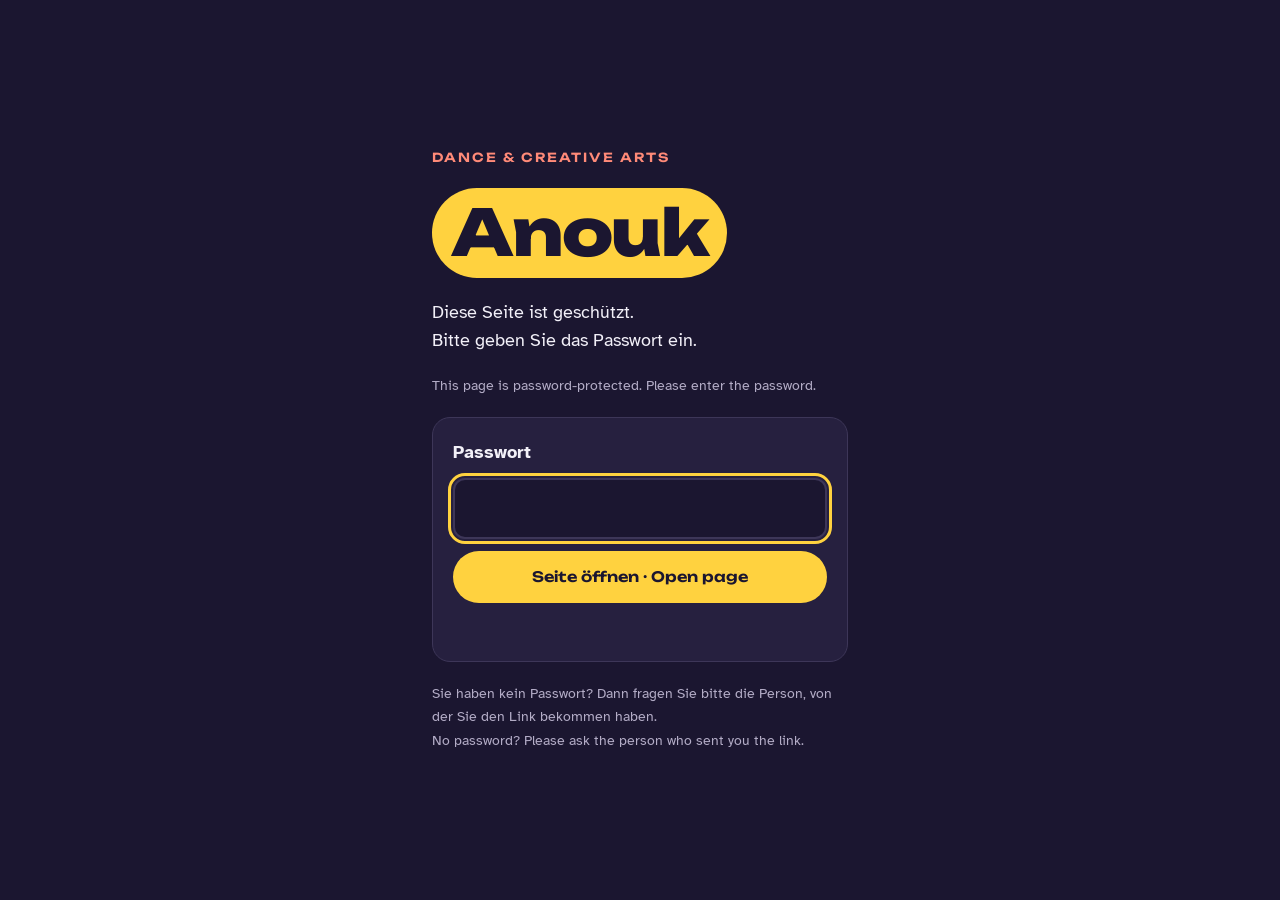
==== commit 09e6ab37: "Entwurf 4: Überarbeitung nach Anouks Feedback - entwurf4.html: blaues Design als Basis, Zweiteilung " ====
--- a/index.html
+++ b/index.html
@@ -67,7 +67,7 @@
   </form>
   <p class="muted fine">Sie haben kein Passwort? Dann fragen Sie bitte die Person, von der Sie den Link bekommen haben.<br><span lang="en">No password? Please ask the person who sent you the link.</span></p>
 </main>
-<script id="payload" type="application/json">{"salt":"VeQ19LZ8Z6FBdUAwrkkX9A==","iv":"P+l+VwJSruOMdXA7","iterations":600000,"data":"ckHR6gjDKGx/AWyggVcrq+OvkykoH3OuQJrBnHxXQgmizFwkpqcN4gBppdwQFR7PGyBBD2cmDdp0A4Wc1ZvyfLRCrlCMAADyMPSW0iuMPqU7dihHD7RXk0P6EYM75KKE8qtLtevSYLM3dtdl9WSmr0bKOgemje+j5UY8NtuZXC0/JgszH7lat2y/zTmr6qRt1ZpUF+/4lLCn/YIDdeBjK3O4efC+a+odg1SNA6IATQhr04R4kdcB0BILy4otQ4FExy4NkHQBSCZBpeelwm7hgUoLQv3rwGLBA4jxU2SmOWxO5K9OUdPqRFE5r5zlh90pUXMUWsy1Z/GtllAeJ3vPTFUXXNs74sSL1c2tIqL0qi+rReHQ3VBjfdmilDfkxHMis9V2EPWNuz6+vyRDZaNNqIHknbW4tKdNzVkBRDIWGNmIlH9jOfYoF2Y1Rqpr1i4kKuPAZN6TbE03bJXS5ofIB7n1gHg2sphDxpBKT1nZc/SQE7nGzZQay/141exT9o8C2fPz7EcuSGVXYUaVTwiv8XIqemU2qqilWibWjYXt/vza8nmG+tE0wK7oOFD7WoQMa3nDWPW7KUo9QGdW/5jCHOQPGS9tsF4NcE0i6VnaTHBTtUUYIXkaGJJhozrx7fNAz8FGa3KM8N1LNnJGoddrrytwiCi+FX95eW2hBsqP2ycGkS05Dp98eC02Os8k7HP4EgwYDW1JMrWhH6o15xTatM6iX6CIBus9WH6NMqf5aIdUZoF/gKnaYbUTTo8/KhT4BlLjIoAKrbwUEFndFcK8/4KWUUkVQABbfSVufhNXprPGP8p3M3LZwbKPkY5LclPeqvddkU5m5efDI95vdUerNFfH14vtaT2wzSp4poKiPP0o5gaxRZFAESIuX5E3eiXf0tHBhf23p79DXiNeQA/yL0VXZhdTu9/qunbe26VeBh7WXCnUvyatF14XRkvM+zF4BGoC+gD8aoUMo3Zn9t/zO7lBHg6Zc8SxMYRHFdRT+JptFTPo8PnKgp4YZilTxkyWv+WR7hV/nJ+XE7DbM4vE8SYbaMkIH1Iz8zj+kyDnLy2m51Y3hoW1LErQloseepJ3xhaAdHqGJxk/ewZkkMdaUvid3CXgxtEcJeknSkG6hDwqunpsKksaH6Zuk4er/zhHAY1Z2foDERf3dPfR/If/oMQ3+SLRLNX0qHKmvpzcMO1uREmyCgXs8sCAobuJWQp9ULdt1yWHGa+WFDnspXMDdSLH7R4srz83UB9cE5BCsUGq2vP8/eDgJ8ouIdu40oQNBVoQuzyPIXBdB7TwJQo1d8N/XxtnDrUDQ8Pc/s1lNUynSTNuYpyZGVvvlpnld2k7TQGeYcV4NUhg6Lt90+OLEeaTZ9X6FtXw2g2rWYUOL1p3dSGr8lR4AvtcDr3BC2CFxHIJday6Ld6SkGTVG+KcDGzYlfenSJbbl+3WPouQo8fsTWRPqSJD8Zb/sB5UIexYQKruzDMRYcQ1YnESYLnG4yzJCa+cnHVl5V8Zo3j61rCNXS4/vdKbeB3XnU1GQCW2r+N9hKw/GULx477dpHuUXHP5BGVbK6E9L7SviHPKAwjqq4IGyCA2xvs9oQoeYul8qFpCt+aPa/egILIN7sqRLl0nEFwW5jo283pyrY+qsU8kwxw7gwH5W45SIchGra/5sT0rKs9WQOK5UZ3WYV0Sq7VNmj46yl4u76CJuVV85kfhTCKzQzCe3/3dYlFMqKYMLSUIXuD/SUGs/9lHr33X7DeUs8HQvdkxDUDjZ/n5iePcUlTde+mQGJl8IHb+Ro7C+gSd4g8NlxCsUDzW+lZXvoAntVyXwQ4cmuX66c8NSP09rP2jAD77R7kjbiVxyf1CwPR2oLJzJjQcvF4fzNu0i5RRCK2AdRuUW8t0HKD+Z8QniIuq473K56KnWu5Pm04MH8kmALTN/kX11YNkAEIk0x1G5afVYo0DeWEjLWiMOllnMWdtpajCbbAbp13tRj2PadYZuUqicgsGsJ9KvMOVEfyjRTb3gpBX/sSQWqFqRE3RwMSuhRqeO5eH4Q88yuc6XntLMCqIhCfCkYmitngOJxHXObvVfh43bixiLMuDdx8BBgY46DZ7DN8NLjLV/v4Rn6PtNryf2/irRmZznblhmFvFR7Pk3Z8jxypc/yhtlB6/Yo1KfDfqUKQgwlr4lL9MOzOUUr6xIfpix2Ei21OX7/HCP+BTuRCPVI/f17o2w5yFt0pKkEVIrwlZLvPGa0fBPeNuuGWaMYpcJfNp1MYJ94VwM7Ao1bJbHKJtKF7jGsyB/yXgkk/+DTYFai+ODxMHQc1AB18lcSvdYvMeGbaR67YcAzrxEB5iyYW1GJ+6pLJ1eL8QHNWAHtP6IRgZYpznM+ldmU9CzTEFMv5/oa+QkfdSNyfPylZIi8IOepbzRxcnBFEljr8UOJ2ZBbyGfUZfiwcpsC8DdDhqLYfUyx5rYtvJ+LOzvNZFQ+m6M5vBMMmgagbt5+bibFx+Z8dXpnS+EPG6wl9LvhkeeQt/mLBRl2Lc3uZszxhq+2MH3CBpvBvEPyXnwl1dqsaR2HHNTb+MNv9ooVO3b2S4UD1xmTPnqkTxVjgl4LY8Ouz4vgFPh2OYoGKVApREGUNqgln9q4Q5V3YAq0DGcX5GVjTeJqhflYTg3RHOz058cM/JbSCyyta+cNmkMDjRyJn2EDjq90geEqjcIxI0Odg0z1BWCem56U58fv+NtXM+/aTxZYnwDw9lhIY787KZZimVMYLJbcMQeJcSfhI1Oc+fFDaqmDSXDa2uzbffc6gbLhapJzAwEUN9pXkWwjymmM+cWdb5K5SHg687u1JhSS7N3IoOo9KWkFsNqNynd6Durb+xFg8ghIxgWjD1s0JkDBTDwvknYRre6N5atDy7rI/2/Yg9+CUcnkzKUh4+UdJvmV/SCrR6cL59biKK1zw9QhasAReU2xVr3S0aXGD2yPha6sS++Fra9B0fHS3CWDklYUoDFySRxWUujg47991f8/dlXlijXZtiZ1HkpkBjVy9pairpVMQ4B8ATPW4YZKMB0HQFoS6jVC9y17Wag/BK1ZjEepqaMvelKsceSW+YbRHLBc9SCqXBlgSiY0zH39WjvzNteS7rkjsq7+0KbltWUYxKuT1zmcoXKvFnrgGXGv/koeqgp9q/c++a2nNT91DLtqJ2Q/+rmoCEQ5haVkvAVJmBli4VZOJMWJ4eY7qv3iHb1M5FNadOm35xmAe9LKn621hr1cw7/[base64]/0Cq2XPcLte1Y1jXQezOe2HxgAbkNaxQ/BoQ7gLjojG142mk99T7m6ZIk+VnGVG8cDfkAGNGz/b+QwYINsrECaIy4+79tmSoAit6p/vHj/dxuxirr2CImeYLJe3iraFmQ0mHgtZsWr0XNR9JuDEsOlPW5gkV4nAcZ+9mQxB0eD08lvqPHeHkiUF8IBcHXbu3neV44lGbLn8hc5ZRkcvMQaCckRQBcvpPRfOnjTSEFvwEWfICkhXtCLcA3uq5/bJKinh/n0WZCfES14esyhlOjSCwWp3u0hlAtENAw8M0CBOEQxwvCpSmrrDbsH1m0HO9s3E5/ZMfjh2YhV5Zx9vFTtwxbICA4zW3SAzOL3uR9C8p5PjXu4YZXtxkdUa9YSVLRPxVrV0JPXMjiTmiJ/ZemrdMF/x0VCCTYiyRpgXNsZDRqDaoZrF1MbS13nmRPiUqv3omA2lefDJmJmRmYDq/ZFha/I2zGDWoUIFIR3/tYUhSPHEMfiuu4MjomKbPjMhZYyTVNKbQksVck4QZAe/efiGYKhMgsdRRLA0gb3vi168dYP9P6JguX9blKZemBa8ZP4SY+JCs4aLMbnfQ4y/7IXtEUdLjtJEhinQdMHIUwv1DMfXer8gs/I8wFUxDjQDvl9MOv+gsowVWG46IHqR9MjoX02s8IAVlktJoRvlc9cfUus18oJSkXfc/rjzkTEEEyMX4+Ukb7XjfAodiTPNZvMDyQ3Sexh37WWUcFZ8+xQP5Ox6WvxzG84TFxZagDuqb3UHZezIF5DF9zMTUp2DuQBtD4P1i094NceHSVhYMgGz4+bQcZfE3/+xQgS+TYRhgDc67z4NRVESaPg7KJq70Aa7hK89D404O3knHFX3uIVwT6zw8K+f07WELAhOzxZjOcr1DGTMoiWKwB/[base64]/xG5k0p5KIOLJXp4AXDcT9gKbVkGil0BnqZNwMFjiOKJTnFwFS+gkxt7l1rF/j8ZhWpcoY5T3Uf/LF54A4rR+EuumlaGCtVySV7cjqhf+wjQKK5o11G/y+g5jlHsla0GT2eO4ddhhys3QJXpexnHeSO4ysGclHo11aBCgJm9yhNGT4WT94Z+JTqEt4Cf41O4pVKE+UNdvBdxvYpfPOO1LMvSdf1Tkl0NtlffSQO7Di/XMbpraGZ0qTwQtRbbtsJRZtIPl6amSdwhMKhmq5a6KwW+cK+hlOcsHJyZvGeNrz+f7u6kZrn3hak22CNQbT3yZNCmxueHMYbocs2UCS3nsKVa+ZKN45JQPuFb5lGAt7hRQhprGH6ny5cFxhagQP1iXyve5c92vOWDXdAa5IwGj7MMy/46HWRlW+V7WTj70stfrIS4scOBjpnkqSIRXCqE/HCw47JOWafy2wmYnOUJ/KmEyffMlXLiS/fmaid2nNLSoHdygb1aYZSgPfhYJan2gejfrYMfRYSvfrQWTiK5Ce+S7oa8RndvBwrc4+z1xF2mblbnKNHmtXrWhhEN5OwTJIWcrYnLx5zT1OVUZAHvgr+HSc4og5J8d9d1mEHSxfNiPhEhdSFjZn3VpvF2XYD3//HitcdL0MpFHQBFZ9fwKCSYi0TEqAu7HXcp2N+3YmMK9oKCYttivL86YEIGihltxbiBal9vNGiudky+LtxSetVKPOWen5M8IPs9CcHzVUUnUxFEolZVC/WRTIx1yVn46Utvje6yOw9vyLq7QQ3v7kGLB9vHZnXHMu0OLzZosZvxSV67OtXaJVPY0yqgS1slKFFi3ZeCPUO8Rt4Y+YBbk3mi7uy1mEbwZ1rRCxEiogNceyxQTn2gDvmJAmHbZ9HlQk6kDhkS1flAfpCLLQ9RtHbkVbQjIUR867VFnhh/E+u2EldWy4aOWIKosAuLARKKn18lHFFn3TUqUHM8eShmpoRHHpNnjFaBE/yaf0z3905f53BcCDANRQLhqdvxdyrH+ttDUN1zNj9S7pt+8nt9NHZwS+zc4MNjN+vVWB/ilWhal9blBAJlvZMCuscqrN4pK5IBgdVwWHTrLt/p4RvPgyfr2NUTPjUlgt8aLbAqlFm8CVBl8O7MQXgvDvTc1aBI2A/1XCv4hLP398g5tH8vtxUbndD1U0u1sCQLJ7SHoocAfuZbhdIHSEpq0XTTIp65bEeTdJTeZxIQ4d4ieqarMLdQ7/00qVcSt4plZHQFGCF4WdtPhBIjf/H10A2WbNFMSsinFeapqyUGqnUPV1yzV+drL0a0lgZO5glJuLa/xoJr0LzA5Dd8fDH4eR0CNjYrfcUN06u4tuF23SQI2G89j7QW+tOCxj2qDcNUJow82Wpsz+wG3wsB+Dt7yeTZZl52n0esma3LCUjIGirTfldOHXMa9l7xytoLyVWHM4zXHnjR0TTIYhJwlYjV52pgh6JEm97iExS/x5wVQeImhG7kdaZ4EUzKeBw1O8jYltId/Dxt6jCgju0Tbep9d6gDn5DzJ5rdUbVzNJyczOZQeuT3EefNOyES0ymuuAuV2r9J012mFIfDkZiRm1ZM/XMOn/qUbRZsc2mpGxnaZhygaFUSTeWyEW6U/s4D/rMNPUIPlmLU7IdaKNfC2cc2glhuAabjp0BKkDPGS8fRtCNJQIYiANEUhdJ9bgSv1RZQZXZB+irC075vhKiVGkiB4Vgk8lA+IIuFplM46u47wOdOqyhFvwPpSuU3L4iprlG6gDm/U1KlK4RLBlvWspjZ6Ud8odsDNimGrJnjX41+FM34bX9C5Gz6tzKKkLR9HEhwwEVDZCRq+TmEL2KolucOPYHPaCNaEgwBhvuRZnNsTWhTbLgk3S13DiDCotSXUbTRdjBAwoyq4Sgb571nQT4ExvfoghijO/XqVDZOcbZJqAi4jh9PVQXK1+/kzw7WhblK/DcUG2xGA8YSjPidTF5ECpkpgxpY7VXRR1ozuY+Geqjp22nE7O3KD1wA739cWBplVnQB0bgwZkzyIz30h7oWIiuQd9n91IYF4oofW3+y+7luBgcQtQnfVmxkaZaU9x9Oamfof0sqJmtIDH+NjscMpmdVYLRnD1cfeZvmgHxqRa/[base64]/SbBBSrB0SiSQHuIcuN8+zy/MQMCkm6mYYmkX3T8wUTIOTNLo5JNplN4DlkEvQhz4TUhOoZRTsRXKD6uViFmNnsRK8jS4yTHVW0Myje8kdkW9ACSv6JivP8mDy8ieRn4OaZoqhgOev8nC+/aiEMq/pb5epCrGZSFa7jq3RTNdqVf6WCXvjgxy5BGnIRFz4omiJQ1bCG+RB0tytVvLmEXfy/Q6c/oIRH30O+AV+1x2gIjBsQgzPbs/dloYSKHoRcIqSXObJPBfcbF4MUDCjlHo6tsvqoGUmEjCSZYWnbr7+jY0juCoFswHA7em4gTYISlwxwiZK9bDo1f14YaFxiZbBmFNg/ABRGPYJdMIJW452VZSbEH0lS3xf10p59IlIariV/wH8wcAZQLYtYYozLIlwWULRFNcQaW4lPcbtrcsu0XTjKxKjd+mxnPqAPWl/W0Gi70FUMoc944ulQVfz1fBHM5a4xF8fejP9bvojXGoY/b91jl6vF8cghdn6JtzS45n1y56if97XJdXYjAoNV2KQ1593aPeZXzkRn69j92DKRHeZqs5YBxxRd1pqKCzYeJh0BPU9rOno94x5xTka5wTbkBsED0CYacFH4Bz7ayUIHEc4r1/9NhkN9AXKaiXA8bmG8eU3e4JSyYqY5tLdg4bzQQ8AeOCjPqw1hDakboqM0mdn2Zasu3od2LrpBsV+62z1c70JMA+QH9Fxzj7CK6fa4J1KvsONe9tZSBgUmed3GS1Tit9wW86g6+bnyGoqYi8t6FZPjgb2l8+WmCsV141B/BPwUVSAE5sLxlVdJDnTOH/dlbHOC+M9SK6TwgbF3zio/buZtAqScwu1aKyoFHPitvDKrBCkvqJx8NJsCo0jTL09z8xdhwWi5rX0xCkKaGTRAkwM8i3e2cZBd2U8SNDLnNzJxAJlHDwGd2fBRhA3lHYX1Y9NZIX8l7a/8W45GNpi5CcNyqjCgc8SYUDgez1+ZLYSydH89cHm4+uBE0Zp2z/2Zd+u2B7g1s95o9LLMY2PJreyNvbKTCqwFYft7pQOVAdb1fEfc8QP62VE5sild7L5y+/[base64]/XwxPqTKNMsZC452tahhSnRgvw3lX90fp0hDz9RvEdwW9PwCvwG6EzrH6xZYN3jpKtjRu6BSLrYYpR2MXJjEBttQiB+UOUJjrQdWQij/Et6uK8mybYG0nGQn1hT425k0dAOZc7wwZEbRtvF5z671nwARhqKlzsz2CNL3YTyH2YYLIi33xqqBeyqT+OTnfbs+CB+fWwECmU0cTSzqBBbAiazivkqxJwfL4y4Zw2xY11h/2nJHJMGQOZFD+kZPBKllJyOVfUiJCrZL/4PjAdNEZd0CFwI/l7BeHvmHgJNvsgDvZBC+fFygTidbz/TH3VItmZhUS1aOcyBYe3RzICMN6KBwvnBeQ7aBUmTlZ/Y6Obk6V8s1AWtU1jFdvZA+8Kpj+MMrfu1eU8u06QLtSxHYe8mpewaKN8M4YtyacMnx+b0hLSR+vy0oIabG5K65QEMmxPR07QN3FTPDJpTJjx6t/9u7rrX0fvsrqC71/qfPVEi9U5XdOaKVHz+MHbY/JVKBIWflKK+DRCoil7NQSR+JVcFzMzrUOFUXSKDluxE+NJoGVkjg27D8MxViI+rbvz5THnOqqtxWDMgDqIuuizV6OlvP2ss+5Atz90QDKutudM87R4Dxs/B0Lo83wVtJDSVeTONrzN5R/b3rm/ScOuhICyfsDuL7xZKvuGlm6OqyenLmgjirF5m/L338ai6Gla3cLlaMEuBwCnck2sP56U/CJ62uhnaIYOTB0i3r1mrvaxVbEWQLQSRo9KXg2T65SERlS7XQ3OkE31tp3HUHF91Wpn4pBuM4oKdPQB9Cg4HghU9Vru8xLuA0cu+9sQEHhKC1/ws1zDnaGAOdS6E4F2oHoDdic5GbypevmG2YI7iyuvzRLfgRq2uf0SL20GBEnUdEnEAL4EvFJR3QuvurueC3TGBT6DH4BemPY8D5wbpZPJpc1HzlZyNKKGocjH/xHDWkiQH83aGiojPVgrog9FRKabr9DN6kRos4bW/cYd0oNzzyCJG0327y9/O9U5j3f8J//SKF5tLA8nN8rnpNwAJk2RNP3GWVVSIx47eZxXwxlr9l24nGtA0Vo4dG6R8xIwKM/7RjPGcq6/[base64]/Mtvqh7Au8zMqmwkVP5BsDef1O/QaSVN7GOUzATzq0OpmPTDJmp//uCBopLWZ/TyYPA8Aj2zrjCm4al5nCDYVjjS/cnODMhjHDrZfJOxingyMMm0cq7d/B/8cvaCts/aVCuiakuoJzKQYuUybvc7W6KqOTf/[base64]/QS9iBcd7o9ZoRw0d2zJOPTqFgPjwJDYS6HRIg1p3ERosf2RcO4o6RTz7h7wjMtemIkNHGQPuhi+A48WDwDo8YxlxGDDCQfNGz4qS+39Y9YzaoGyP8qhUCWAKa1uNlHLijZjGsfYdMYj1oFymk+ZOzkiOP76LJN6jz+exBxuwgG4e6SE3paEYT/gJiagoOuWb/wrvZLXuE+BPv6+xOa1TL8mXwREcOihUbB9q0+NH91NfXbkLHBuEcxGj+C4c2owrL1EUdcddhG2nd6NTHkmrNEsZYLM2R7/2uVTw3C+MOLac73VvBGFIIlpYmG1riEwZo05giGk9tbCji47G4tPGGFRQpzP80GkfCKhaTG+iGkKfNfX7F8jJG1MkzR08U2lJgMm2KgsZWlT+moH9I1VtxEpd3enSDhkpVmWAaKrnf7GaeOj9rdIlV7iSZ+6ikZG66rYaaQTXWhdkoCeK9f0yF94wJroG0/sgr3KWJ/0/Bmn5ZsvS95ek6+h69O358v09Eed5Uj8lHHixutdrAdDSwMFEDuR0m9uBoK1+P9E7TlCwCLLqoCMJMR/GLso7dAZjMMmt8mpMKvVIWR+S1qEWB85Tdgb0Ljt/0LDt7slkt725QTgNTIcsZ+7rMmO4JQiwmdwEpRPDiko1X9AF9wIy83TBqViQdPXtkOj1AYxfOPpTfF8/Z8CGl/[base64]/FvOSMcx0sY+34elkVDCLZmEvSYTTfq2GI9xGWEkaru1zLJu0bSSo5TVDJVucxZ8uDjbAkvROJUrbGJhcHDJEbX7IH5wnzxWbtChkf7phNfXNU9E7hCeq3By4pTvH27BxNVWkkK31tRF1N3C4NtsaPty6/rmCtGWtRTd3C9N2qL1OXXZMyFCk/D9xWLLjk4FTNn1ve0KqKmphN3hP836Q3a8ZEorTTheVmCBCflG/SWfu0aczUEjco5VX5WX2BWjdI74/03sdQVNH5WwwElanCfOLge+mM0SyVX0JfiEvUJk/jb/dCPunXkb/lQa6o/5vpaDulBFiWEC236rx3Wd0aL/cKJdPN3HkPT4aLatqrwW7Ip+H3tWYa8TDLAG4XuarH2345p5MLlZI1TaLIOevckdhigdXudNkL8NlAgwfewecu/umVjVeE2pMjqYJShKVb8Pla2l2CGjEnoLNKKjp/ANolKtant/EUidvKGNjSQjmOcQRcZtAJ4u4/AL1XZzFbPKIDNmzQL00OG8wYmf3xQW6f5XJMkYNLGyfHU3QNGJbukeH2lGbxi6WHUDm7UjliJiO2sJxCZDqsuLBzke4a3FvG+MhmJUgDBfxSu1oXlDNsLGBoPGXBuD39XeiJ/[base64]/BkgUisAY7EzKSxIdo+Kyaq2JLBTGHcHVr4NSOsOZn3ogVirtgBmqZvzrAx3rtHc+YDkS+Ays0CFC+Y0ZRE5rS1YlkRFfnuXBiK4S/cyLXOTLL8sZmcMGH7QgpcZzFQGZo1BFbjU4SNEyi98UVZ89zHkQNlUKXm7JIY+3kUT+O1221nD/E7JgjnLvC5vuN9nmDtVInr0SaQO2N6saAxVmFenZ5wPC8MiLb/2pPyIQ4UBQR9onBI8iaXHWwzN8VmGNLSnISsr1MemFVoybNmZDWGn773yeS+JcO70+V/g5PQFY/WU+i3ARMtggPFWMCyyshyCBn/0x5z8hmET6YoAna+APurYSIqxOXtBUw0OC671v8kgNWZ2tcR3/uayyEVtQ7qqWWp2WrmNQNVSOPkWKqjHQiwX+O07yDUmTIxg2ttzMhMQWN+r9OVJcSHX0X1vY6/myHJSMLRr2kgpYtnwSMldL7AhAeK4woNIA8Lbk5R9mnLsqPZvLdfV7wDjsbFdg8j8VCJKW18oisc4vVPmbMLBblbW0HIKW2bZhAogdfIfluK2XfYSx7Z62ZzYzN7iuCDIt/LIfAdUEz02Cf47IGO1auhENvFSZcDzP2JqSePxT4i7jramZbM6J/tIHqma57wh8VkefBkre19wRNypMEQVOCzS3yeZ8P7tN94l4f/Yp20PyLHaq7hsOgaazIuYNCryvtpPsXB5lpr8t96nMYx8toiP3azcJUSxX8INjnCxXy7v0B7iim0hNREowD5sE1jCjnTGV28QddcHxuXiYQuBuRPtDNxkyraWRhfet0+oyUkxmGVQ4VbYpoqtAd0LJeXnfRfAqvrvPnA/vBeL6+5zmnmHEbz+K9nYdaPfple/imgJJXM3AScuZeFgY+3KShhL7lUTM8huPk2DpkXSMlYWQTeXINF4K5rwk6OJ2lpbykxwYEJ0wV0V2+3LP8/yqqVh05ClMMx9AAyqbS6hNkjJSpldZ+VZ6ii+efRGgwR/4mPQxXOA9aIkwREJ0IWr/u7Vjb3DPewQZOY1TUmHUXzPO11ea3SoPMu6oG4z44QA3fC37cXSoVonGqqhNliJvwD7K9gBlvE+dvFwVAvKSgPmMiay5sbMnDPFmT5iz6CFjUol0O/DJrWFIEQ23lx9yjhrx55BsK+ixrDlvl6KhWWko6D+XFE2NHuORu1i/az/vpvcES57qsgO8B4kB1I3GnL9uwDrY1xWLYdt+SpF+t0+/NWo87Db4DXQbrJFtvth2Dv6ktad1yrSst9z2T6CmmsvlpRcuUxdLOZYA9jCwZjr9ESqkai5dMwyx+CsvqXuZBmXH+xuWNowDHQ8vnfMJ1UqVESR4p9xk2LLqld0LbMuVhOfitqi8+QhfcFxWErjeo/v0+I/Anzrq8jHJlA6uyq9SsAJr2PHDq2ECf/UOhmZ2mGgO+SQ/oc43RqEcsdpb3ICiv6+Rxcefr0lB3gbFz44qIuOqMzI3pRkjL3jsR7KCF2OHbSRl+UoW3zSf2PcE1b8YofMDCXLYCBPXKPWN+UOj049SMnf5Abg7E/pc+RhU20t8kaoQQvX6hKFuhbD++Xy7YUy6CCqxgDdfeeQRWEXdJfiLr2gXtI3B4MXbijaCKv5DME+AablGrfInE/H2nhiYKDYJpVVHCYlSZfmaThahW+JhBVF96N5TG7NxNqscHo9eaQrMzoN94iaLVkPjfgmO7IYpi/Bj93+nFB94e5qgaILdVuNv+e5XHrzVhDA=="}</script>
+<script id="payload" type="application/json">{"salt":"VeQ19LZ8Z6FBdUAwrkkX9A==","iv":"kosMm6iiZWrJa3Jk","iterations":600000,"data":"eHUvQY/poAxtvzbk89z+9bUpPqujYI7jCjV4qI91SxXRE9Qe3DWg4Q7NR1yT+QpmSxbVRz/jWWR6/zYaTGhd16PX6nY3+HCgsFv0TDKeu1oVFFt5Zk7gZNcsfz72YKmua6yu9R3ATAw0lFcmR0U0TZzjG0dBzWDcn0ycc4uUcK3ph5MGZSVDfSVQUTAnl3/Vs2qSQPtqro8bLx1ndrVNgqmUNfZjb7DrIAAMKT+a17xesXBZRoXXWEXFiF9jFC+Ckaka6T6cbsv/qJkCwsCS3T3ix/[base64]/ql9Nwvgk5foIoLwIup4MkLF3oErnFXZyeCt4f5E8ydozG7k/NgjrYSkfOympEZIhn2bhOHSrd/wIFbyD9OxyX2hGB3Y6Kvllj0o7PZPQMnaxxZkgNtfFUwkbFcAE3HkvIedWVgi09ypaXrYarAaUULlyCcKzKeHOCEmWD77wNVViWukDiaHKxlhgdKzH/[base64]/2y3ApYRnUZ7Dm4VXys36GTiEcUmfdWOUu5+dP1QwPXlCPMUUozMnCGD6SNhW1q0nSjW3Y8Iy1Uzvg6XTMZI6L34npvHv2BxhLa6KquYEX6miUwyuQTGwQr/1LNNaFE2+HFmDQqiTCGQnsRz5u04yHa9mT5Xz+367OpBJVkjjFbAh1iulTwLLIiD8azMzc4GV8xWtt9f7SFKPdbexNVfCzHq1qKcKb2BnTBKieuZBog9lICJ+YwT9UNx5cAZX/HtRS4vThpSW0+MjRz5VccXA9ghWz/W0MJvk2gWfWeuageL+JuFlXmTHd0PIvPaE3N0nlPagoZrevtaJsnI9EOqHqbjh0jBAYxvZpyxv8+wvBBVeY0W6JNtdsMz5OYTNabo/osdOleHm57N3nuwqazNJv7ANBWXGTEicBueWruBJOiT9QpFGVZohtT7JN9+FT8Cyl82pvCdwKWSjOYyr4N583ggwOjFpDiAvpnMNu5tK8masvZ/[base64]/uFE9Me6b9JMYAtGoSCho6CDAtdvKjhO8mwKWITKnhbgxZSltpDHwxVgk+y9XskVwwoevJS0FaGHg6btN7spO3UIJRi4QIwct9yvLa2KbwClVBfj5qlSZpKUVwen9vTGR8ih9fnBqtEkny2NuJIQKLdDcvfyVFxVP/XENJV1OIHqky8v1HSyMCd30B461CePo0i31mrcr+ofycxkS461v5rU+Uhx+Cehqwc0ZUS9dhSJmD+IUgYB4LDdHIY16VOAqx8KQXoxxbJPD++2OwY6anyuoQnZxTL9yqBZOc0L1PcAYhasHdmuO+//18Vy8ZUZK2sSJayyQBEnLDmiOI8a7S2ypl7QWNfLAZtoT2DLyHCc9W/dC/7blQgTP2DsuYnKT9D/cTiJmez/qbO/zL2u3EM4uRFyMkeBLGxDoEz3lq7iTIUhQXZmVlUVggYu18/p9loCDVrRIUgRhKS3gAFgVRvUp1OBSdFKSou1QPx0L92EcU8sN0PZGfH1Kzwk2YzYQR0dTw5H0IVELctHwIOmIIxphLKLYW67s8CDx3zV1OtqMdOt+8uG+OWwLpidQVXMvTYXaZMTPkHh8+kRmgkcE4wPUNEHsn5VzSFPpllWWzwceO/075BWwNDx+/SDLnHQFuIY2tOhc+IR4Bftj8OnepdMfd1/EznsdK21OpQx9oOuHwfxgBkma5hGJ2FgTqouCg8q4x3bjKY7kusQp5tVK6ZEbMckZLl9ntUgu7dfM6F0Klxt/Tf8i9yUCYCH+mu4ozFtNN1Ondl3D3ne+aWkdLCGCpuuTaWDXkSffVHV4WnQL6/Hr69oFWOKO+S9ZKwfuGBFFSc5ycBYEt2EPs4Kax8mPVax0klJEI895CDo27g3s9zpZyAMs8v6vLD5ThKKxBNV0gGAkFVCPMXiPACrgDs03sutWBt1hyW9bNOcD0SA7Ng6MnoOsigOzQ9d4f5k/dU1r6eAjrUHtN5HLvCBZ1RxAcxrilSJ8tcW9drSRBrbFvi8P+9o6C5UVSRBt39wBcuyv7fvbPZVSaiL/x5vrm1vZS9DDkBk4vL7/TGhKr+IcjyRl67vQ2HSJ273VzaNLh/2XIgk0mBo9BfxNNewfcmG5h69L/AI3aB8PDQ8o3qVLTp+Y4Q6iSwfPC/[base64]/woB2OrEFclIrD2WobRqZeAwMpMy+ecLysDABSvz2OkJXTvWmUJFrUnBxnCYPnfCJQ0q9W0GEPSHxaR+0BcKVFLKA3s3K9F9KjKUnhLI64A5i5uZLVPIarRG93YyiC0tYDUq9OPqYD+qgMTIW8t2hV8hYK8T3T+SwJpn1wm5rPCGMZf0A9brFrfU5JbWlUzAPXe15/If894WNNbyWCwHaIjdjP2DCHWSwdrLGWg5dx0i2ITAnU+DxEfB23EDC/jV+ew1SNPagSNbeTJaUlDmjGCGrnMz+6HEPpeFEB9a9ATMeKTIuC53afqNWYH7IGYQHTm+QnClVC9hdAmiLR3NIVYTG2QSJsY3ASH2eUyT60Gg1E6EngC0EyO0mnMJiJ1/RZ9kLP1WmOypl6/LVghE3MAT/+1GYjAX/PTMS3Q6uai7weRVU9ieQOM5d2FicQDtZzkWaTD2Hmvw2l8RDdye5MucSu45XcpdfN5rZM/Kw3lskJIcXMYbXJzyGt1bGkvM9DW4r76hYh4+Kvnh5VBHdEWjSWQ/Uo5bN2qqg1/QiHHpL3+ZMQd4rd0Kra/D8YcdCosxsdzdHB9kvBbaNoSVPAs+uW/Kh3OXZHoGelXz6n0/FEMCF+r2kE/+k8Y67+wx2tQUe7kc8+gbfztijDv9LTSIzogADhpkqaxf6wRMwwAGu3ZNL+ovW66VHEDcJSzJZdo0QlA2icUzRHzzNpn3KUswGgsrRQxFhboIPXHFesODlght2Rdm1XiFZa9wM5dve5MdsZbOgqjpDxXkqrBRbFcy46g/ZnD/ekZ5I7XbpakyECRRanBkVQngxyynqotEf0Nfp74+ALlc0nb5ZuomfsD1yqSUxNqfSoME+ctBt5Q1Ntt2N06sPrTWUIvV9HimpcrEiDvsYOoLOY5dCcVwinjWoqV/CGXlNrwIWc1U6dEWZf7UX/NsVtzwLOTSvhNAKfbVm0WOfyRUuKV4GH7CkX/e/WJx6Tg3pwyOqcZUSPJRH3f8QfMgvnM2k+zygwYAtNhHpDDFqbq/LvMePQeDrl7mo56JHVhc0U4HHaxsLQv2w1HjKBAjkYwE2imquk6RfvQGJRbGiCnnp0XisqQ7d5PcrXr0XnmNWsG0h1Yt49SpxGe+TfBBsUr/kiczslzUWcNVtai3tpmCJXpepXmcljELeeE4r+0sW72EfrAHB0T/xwNhSzsf7yeCDXdoL8V5+A/8tUL51XEB/1BmLZMPL+yqKxUlSUI3rircACEqXC+tCkSv7JiLlw6xbMYhOSiU760509fvhbc03AOwlpumO3QOGKaQwgANRl9KTA5HHbdDQAmPQK1HnXm4lybU+8AKerkRySmcbYhzZalVu/z67WZgGaJSecapQSMpimTiaE/5YJQp23IZkM9RKirZGo4hlLD4czHHx7N20RYIhtR0UrZ2n9PKMBlR5Q3cJGbxccGb5H1f96rcrGHXGHa8zkPUPz/9GoU2YFVbatOjaHa6nxidzAcOMsBm28D7xDmh5eSIhcrVASraLE3oxw7c2nNDDlaYRYAg8lvpxhY9H3paIzU+2C9lPFlPDcFKKBZO7wDx+4cKzhSiCwE2wAqtKGFri/I01xl4PnOwAKDuJqOIIF40Gi2cPj6narqBSz7OG4mNk3g7mXno0+tNFE9qqOqyg/BDA5EGJr3HGdkOa4GKlN/h5YS8EmYmlSGa03VpH5gN0tU204RVRvQsjlsk3IyILSAq/NLxLGoWBMAuKQjHdnVN7X91g2jdoMmS9+oRzyPl5yPE95zo3rRdDLOt297lyKJpSl5p5bOhaXyO0N1eIRhjo7KJcmJNwOggSW/DPWKCDOIRbJEea8IebntEK1kihiAtec/MDRbdNQeZKX7+mEy1JqYXNoBTmzPtqtO58WbT13VG6Pe4IjOwF7c19bGySaUYufoBuT8VSaL5h+nn8d2VIb6hL06UyrQWUdFqFe89Q/KyhHiuu8A2Hv6wMXEFaZ+TbE8fNmFBkAWYFqrx+s4zaQ8SEsnn9cyGaXAlurtrUhhL6G5J5lFRK8HvIsxGdpZjWnD1Vh4p9R6iPn4zMDUah5H27uiURwceoxKEy957FLWcoIFaPYnUusxahZ6ElWhLHRPw5Spx1psaO1rmPbRoGXXfLd4qJE6nM5I8s3yJfixMtb/LyF6Qww6DFznAOJJsitUS7F2EAI58X5BOinH8xQP7/fw/Bc34xsaL4q+dh1G0t9cAgvqPMU9FCuDjWjOy0Iln5vKlHy488zVnSwR/cKaYPORYS8KiWUuZRYIOHstHXaJN0GxY2QvMMKK1zA2c9ClGCnGXagR0HwhNWcfvx0Ug2pZGLw/TpOh5amttRy1gZteB1ieLYpWKys3FAL74O6gAsynaKuDf/DWcde0hCouG122SHtcM/lL2TpZhafXl6u2lTLrgALYQIswx8kBFIYH2pLsdhz8ItL6rqFujoP3h+zz0hbU6a9WiJtaCteVx4tiauBTimFlNkf3aDFXQzocT3ZwfsrmILpw9gfUFLo3yIv7u5DHQlRPeGxkqDTvF6I29KfYhPHnTvPqVd1wcrC98j7yDel/yxkteeN90ixYRtdZv0Z3DmAnyyKkBIB9ajLY1Y2GQjPflb0IYNfsAH92nei9KZaO8MMwlh2W8G8/3lCeSpz+5FXQolLBEUV98yLntTGFvPVDS9OFCST7D0N/un2S9SbyR/e3GQ7Prey5s1ctNGuXufLZXUxnOZJTtXjNGLCrIsclMZF8UeEclXDXkbb+B06ZN2uHGdFImrinWg7GblbWtB52mTXBUWHSRb+OfUaQTpp/qVuLepisv/v4wm5G4zyx2MSsGNz7iPaA16QzFVlB/mwQbkmGAvAbb+wPkfGEtv8LjUO2RS6wvzb76g/ItY02QMppCrYDbZxn+8IE/JS0P0LtIcNIklMXr2v6cyvffibNTGQHRBY9tw7UP+DGiO6KmKOCxzEi7OlIhWFf6hPCiQn/0maeJ4+WdcO39vH+MUNSdaXVnikFwloebHi2i+Xh79YQgrm6slBLegKc3zZgY+Y4Q2i1hSKg5w85JZibHRArjg6sQ5WiwneQNla2p48aR3qKJEeEhUGeN0V8cdJuVvP2jN6YHIUgOavknF6dKRBSQuPBwMK/rK4T5ODR/YwOJKTzamEp/yNQ4SQmDxKPVjorlg39kiY7mjGQHR7WSDnxcu3kWeqU6n70YTr4F7fAP0lZ/LGbB5Z6sait5QrKexqCxBLZz0SeMgtrGBbujB2Fq675PGiofXpsdwkL6X6sPGOAiJ42V8oMd+J3tJo5zjYyqgqYFUU+2b/9z5ZyZMROQI92kQ8aVyF+LXRCqtxhAti3RdXbS1cmss3t8ny/fWbTd72hCnUk2NNlQZOAGyugs5UrdsLNrW8gkGKouQThN59vMxM3TEuYFoqD//2PvMk5wkMPHKltglGtdjL5OTG0R5OXT626RpDWHN2Gc8mvjz6TqjFyJv3/OU6QHfasCSqV8m01LUZ/RkJIlLQFN2RkEazNbLpUG4Jv+mq7+xXMCnE9qeABLQTEYT9O6gyqQFr1tv7u/e/s+seJqURH8QyJ9JaGPxcSPg8BtGu7T7OvG1Nwx6tTA2Qfo/zBmNjg6tLMCMEcsaTXfbk06cc1MwkLvZHNw+bzOUdTtND0g5nuHsD45ONTW0EMbXxJpUStAmlLpoD1C+YEZrLvAcPml4okSkeuuCOOOYEnh7m0Eu3S2EKsSBHwgkwZybYZUYKud3lZWm27u6Ef6//BtgtT7MCpQ4+/zglXGihPKPRLfT6G4dmm46zdVtO6cYMe9g9DHhLMXU5osxYjMJOtQzBHlA81GEONdtJ3FyO8tbApRoVYR5MlEaaRn6Zeibdfge30/XfUadAsQqTKarsbVJ2ftofQyiOx+CH06zxhP4KtWyp96QMfdfFIA6+6VtI5LPBDO4vQ6FpkTTjhG7A/ZQ2Sdjxl2VA6HgLogtUc4362rMc8DUEXu8a2JRKVaKdhUCJPFPpI3Sji10a3Xm3Qy24xOhTxyh5UmWemMcqtxFyf5H9PL4UpFsuPB6tO/gt734KFaeQSIzbQttBCKMwnzbnJHK/K8p2xqxXHu+uLLj2TQzeyKltg+/zH4MeJrOG3Fnt28G4skYhKl8asv0P6ftNFLR9EumpVh2Fvbnz9lHdafPKgrrYn3IHQjVdKt21TohAO+tCHCMEizNhAtaBDQB5mHUs3nt8aTkBSp0iq9jvjgd6Hepp1YBejDkg5/[base64]/idop+baMNsrLEg6IGQW8C15XtvDFHHh/3ICNphsoqYIJXqgTLTyRJsXbkLGIRV0p4NAoHUzDXndHQv92Qelwh4m9pJ8UKuuQfFUk4Oa3+yRiUN+W7fR6icLF5nYS8NG9kaX1P79X1R4S5XtzPYv3+ybzWEPXEdwzk2xFnyyHpo1D+RL6v/fdcVR38tOEBeBoHH1B2VWC1yKQpKeI4Ce4WUHjJ83E+Oh24M20p2/w1in7tyAXsLiisHCvf+lXm0NQmIaLvhnKml2yW5QrcIDOwACnnsbafOj+Dfy9C1IGm/zumI6xMv3yR3sDcxvYebAuiHPPSPgC2wquHw564DpA9nK/2+afVRaeb8HRNe78qtTpMgHYTz4TF/yD/mG8dLuacHHRB3V+4NkGlEVP2YSAKvnj/2/[base64]/CRJ7wI5kpY0VN3aKgX1C3P2tMLkRUmv6hfYVSN0iKwkSYRsj/R0lyCd048V5pnqLFarNs1A60AcnvRtND6vTxl6o81x7UEBLDu6fiZ+Js7Ciwx3vuaKElk6cezJvMwKJiCUMwl38e22B47rKR6s/8A+vk9WewwTOiUn9hbCcERDq0xJEi0ZQQV1YA5yK/DTu517p62E+MvMf1poVSB0OqIJ4JLDlp+s/qLRaiNqy2VWaKHQXCQjgxCPZ/42lJ0E6IGBhunkwdDfsWGyzg0gSf/JiNr6H1Qm1Hqp+AXPJZBT37Xn0UWCXWCCYwHItibMvw9rI9h1k1bdDcJraID9QFbZjAuKxK1g8GD19vyueO4i/bhjRoCJKj7N1z3JUuLcC4RMyCRYzrESi1hrrTiBcAGRbuFKQatFNCEiJjMtPVYGVd2eo7So9pgP+Nirbms59zGUZCQwapF5A6fuKHeqNH225zaw6vJlhtY1lmcQfhbQFe/GUmPPRM6To7X7op4ybfdSzuJk7ULoUgccPWdv+3CJxA+Z4rNiULiqaZfVp9K49w7cth8QLOeIPBOE+w+XHHsvdpIZWdETOI/9URIBfbiPeWM+HnoJtKYsWuIywA9v/N5qxEYK/BH0cIzyA999bZCsmXZNoDQfUtbCZshEx5IDA09pM+cW3y94VCN5e4gAjUDQS+JTQGOG4qMpJew4NwUuewcxmna1GXsJedQrXVpKDN8e/LYCz7YneIr+lDqiSe6V3mo/Z9ABID5evwCHCqhOvT8i3aD/qXV+BjZxtShr+TXFTU9dlAjhfzyrPC7JRt5Vm/WU2UVbEO0SfXlDl4eT0H7CngmobRnzPkb4Z+ByPaFpEatEWWjgUxqHuPlOqsox9aBLrvxogt1bG9k885n0NdcaclF8KuRDjlJt0lgBwsWlsI1bBi/3vcWtSgLtIJ4ZbWG9N2SVpDe/NdUWmyJqGQCud8jTzBarmBmUSmGLyYsgdI/wSgzh0UqBsSo7GHLYOEarkC2Eqeien1gFIL/17IZ/YwK2Yx9v1NhhOQ5Q5rJ1vBpXQnWISdC7m/WdKktFNz5Yesh8Hqui9d3TLK0iDHW1c4KPR7uwpgmS4IFYCT1dLiHW5AdMae/CDHbwN2CfuBRKathPSUsgasP9Iwc8rCDHVEueMyfwOD1kWN0XYl+hhXV8niq/tQsgkXNfl7JjI3u/+fSdsiLCEdf1YtABSgpG2t/Tvysg6S5i5QiMhpDsju4l94A2M9KRcL1zU4bXAEtef4PVZq8VJnlq0knrG5iC/s6/NKsknTDdc0qZtFvRm0l5RXFVn7IE53nfsCWo1pzcOYlK8AbTlkobwl1mTtq2hpC+/+H0PslPUW2a+OxauBt3igwXPwPgCL6f3CxSdjZWRrMxrtFWYUlaxR7Nl6p406gzNND74W+cKjcJwwR1O1JL2DCdLw57UhY5y1DjeZev3YLJCEIl+hoMO5L0lmHoLAgQ5d3cHxEIZbqB4LMeWAPwhGeNZYNt9/J3mRJDbL6xOgXiZ9QRf+U1YqJHS627KHo49gFi1zmULES0Bk+bLOWa72vkcvDbjDDJ71qjdxLwBwLq+m4XZvlqntPRVeFFPm6IJp6HmZXQ/LbkKT67DIXGjntbn/57iskxoF/lR5il20m2AnOiwG/MzP3yDauH0U4hgRyoGSuRZfEN34f+EytA6AoWsh8w25kvzL0keP1cvjSLXwXYION5ny44KOR7HpO7gGktL8KbzUtrophjpnxXDXBLJ5TSPWb0eeHOMXiTiSx7XH04luHXkHmkKhg8mohnfuNKsmQxP4H28tXUy3xkhIv1O5I/osNlWGU4Z+9i6mpyFST6fSN8yEgAw/5qB6jDkD5t/oZj8PsZAHcJSbXUm3XjdfaD6WOtU6OUVne7B00Oo0Fff/hVg0P4LTdVh2R97ggSPATX9LVwhya5rTMsOmN5M/XPNFHN5cfhETFG0libWcEvfr0sBjNjR2AVHc33W0x+NA4tmkNUITLRUgFpWlmJtyi4gUwyDm3Pq3XzhDlSJpWu4K36igKuCmIGQa5tgARb8vMQgvmz4Mu/cf7yQWcsXQV7vWB9nVQueTRJP/4uyJQLS9mz5tVNLxhk5XLUISsy6SisRfTYdJvZ4yrPMxFyE/E2FYb4ynA6dzkoYsElwhQ+puEOonM/1ofSOSB6X7mzyXsC6qDwvBoDoBEbswiv95EcehDeCOKwqhjviAHkXDvD1dRiIfkFInso/v6sfeQhtpnlTUfnGfn58cLjRi+7O6NexG+Pytsdo1ubvOCYJVA0lV+QstIqjPKw5CoCQZKaKvQ55sU20bCVRmX5b3cM1VAzHF+KHQ1TKuTNEpDUgoCjJHVn0vw0quo2bKSHfP4LI8YBTiHb6s/u/Qe8kX/8m2JUq9PF4C3epLhEL/xr+/mIkHhNAV6yCFvb/[base64]/TjfZz0+oyqv+0FHnChwi75bTiAtioQ0wokuN06B8xjAPxlFc37pkl+RyQGdUY/mL+LtVhgBGDiJ7PafLSFHlD9uuIxHfxWLgTdtG4sE02NxqTUrlGcrDGxfs0kp8Z7JZSYX9gbmUza++rR2V624pHq/[base64]/[base64]/tlmGbh6JBLIe8CICtG9zecXQRrilmKud87FFWwtDhSKyWZJu+NPMQePMaWwVpzPRY2n3I36ytOitqxuf/[base64]/Q1iflYFjvQFJLCj7u3V8okvtWiPVSTcQzFeX+yOsHfRGyDO0Gcut7INO07C7YgZ1fowJloXY61Na+OPe48J5+lkQ7mHQ18ExkL9WdPYg0EEYGDzsh/c7Qr+G/N4VZ9pIp/3DdEJGVmjLueDq5wSuhAUDDEe6gQM/IbgGZEbjSkyLELRAaKppk8/4Gzeom2rBctnvkOeNH3vwWYOs3PjKX2kH1akN5AP7KorVED5KI5Jto+qmeK7ujMxKOXHpQXnzEM4G8oENMGbfi2FymGcm3CyYdwmYruu6ViFIdvPRVfsZwb1Jdz2WdlrBquJluBfUrr9kEyVGkpl4DfUPKrJZW8EkVY80IitcjLboaCHRrzTiAfM6FKCQALD77V3RIA/R9dB74zbzK+TfehKMLFbN3SHJYqqB83H7W59iN3kdYaK0EvSof1etPwfXWakeCB/6jtsfXNY7fs/SuP73XQFNP1HmrODOXJIlw0A7l9hpz4iOJ4k7fZBNuqblFomIQrrGYGaUtP0ipJaIpJnma9fKaE4TBbMetjAcriQcA7/EuasJHuALEq8hyXoKJhsVyDrFYPTejt0KxQ6m2HXEbDlZCMi+o0zmpHJ5Fo3mnE+5fb4MMs/Gl2UKj+zViZWp8g1U3PZM1x4Q7pJIvyTxhfdWiRZkXIYvjMCNcUTc0L/O13RdkttMvkuQ7FF1oinv2o8AgS0tLxg2GI2v8wosfEOaOXIzV0ynMQ46Se4gvMoCz/ChIVRbc8RX1+EncQNhDOqwu3armsmAeNAspUQqMD93cu97hZ6FphjleSLrVa/m3F0ABxA7GL+AbRT8O10YnY/QwPAL4Ellbi0/KD6luaLBqMEuu9ZjFmaf9ftiz7zG5JAHvYJyS6eTqbDCunMJgGodIDtq6Wi3bqykhLl6+lWDjNj21xlYu86qoEjJpCCZNUrHW5+gAf+V0DUxAyqa9NklV6mAuafkQTqg8LaCGLt6mq47ZVkgf4bFKiG33TO7OAVtAT54zbzw6A7zZGE+Q+igoJhKRGda8zNB/SaSmot3rT5ZoONzX/k4FKNohouy8cO9DlxSXLKU+qUnuJUSeIUOVEHlRPHiL3sQeQc4h/rPjAr4pw9zFD8849/u+fjq1lVFFKbDgn97tEzlvcRgcu9XUNSDFbbtPWebgX/rcR6W0RjC0e6j/GHt82hcneUAzo+Wu/12z7r/WqzggT1f7OLuakufMOk9AQUO1r4ygA74ZgFrPMJDxv5oGHEQPkiAHx+vdAZa8f9c2Kj7Pdb7XamrguMFy3ASUcGU2A37KXjTfUpaCDUo7xCCu2T17mJahkRTxTkjkf/Mqnnq9/Yte+CkO9sifQdTKR8FNljyv7Ct0uRiUX0Bv8kuZd1sdIgyfDT5zR5TkxKIoMZcMwd/ZAesqwQdsG8ny9U9RAE/pxbUwwoB8MovufIc6PblDb0i47ODpnynj9cfpaNDk60Yeu53iKijmbc9UTTBbwMXtHAf/6KbM7mARkSAMzKX5yOMHMPGsEW+xJZEsfXzkL9UJPMwynO8zgPPOQFp+NXluMmd5s/nPT6nnrf/iObluoyZRntadcWb2OK7nbqVa1EUvxsa4uKMfgk9+tgzfaMTR8kUjueDb86n4ytZ6f6ExRUpgry3XgVXa91+dBTa6uHxMZBm6JoR1zlVB73YWiH5bKu8/OZ1iqk9BIvnwXWbiIF34mfu/Iq0dOmaIJg7JbMZSGLkj44sFB3QVnvMKPd6ydCt3ZN4KYNpzyvhbfS7/[base64]/H2LMJszsW1PYVR1jJ5ChVwegt0wFsjRw3xVGpTbqDM7kJ4Pu/iH9gm6MVR3LmkTHPnXcT1FhUV5WAyrLA+Qs/cmtPB6VfvIyAvfjA/ncPgUEQALX6S8O1ht5zporYPsBmsmgK6craXM7YoBeinOc5RQvCCoTTgdB40Exw82YpwWQxHoafiu6Xppgfze32ZA4mbCqGDdN0MXFbm2fw4U1qK1rvFL3b9WOhkMerpoS+6HyqdYtQewh3BlxxOmaKgnnGG/mrpXvdGErWgDxGdgLbeXWTbgB9SXH96VcVLAXqpP9cQ8c4NOiApqn3ojHxlwkQnMRFvgzD3nBK5mTK0mCABh9IZet8OsQvaso7/oCDHCjQoSvmdxm63XZoK+gOG/fdQMdWS2Xzpa6VBTpW8LBxv8suhgmmPyQWI/JuoUhvU5WsQf14TdDb3RvYx5Dxfa0yO+AG9OczxEiT36iLWa5Oj3reV8YiUoCZlX/R27eg8HyVhStTGzqz4/VVKKaMvh92vWunAKb+c1PIe/[base64]/yfOSbHjxGqD+i1uXSG4iLhU44pLJADxH8Eo1uCIYV2ueMuMdqBew4PWFIwa7lDmiK+cnWhOU3YAIwXk1q8SWDk5Ed+C2XoNLkb5OypFjSaeleswf7UMawpSafLfJPJUIH5xOCyEARSpxTfBo0p3RoTrpPjV4e281FLVK6JpAnk97ogC1x4egLO4bqi8/DTnzt5mkuLA9fXkiibhf1QXSfKtW7pcv49wmdCWN8iajRouYX+4F0pVZtUAOpAXz5KhqRNalGe8WGMNcvBD3AJHgj7dOywg+Wr7qyMp+iVFsfoG20UtpkzaJku6i/uFziDYSlaBSjbgV11QLn8SXyNgBLTS7w3gsTnQVMdj9TIvCS50WMROhFpSQC+8R3n//9EzBwLU7cJq8RIUuYHLIjwTrtprKxjjdJiOOgNC610ZUualcRDyz3fYK1KWgdw/YeJ0H+jmhmnOzlGBZOuJMQaDji81QFYrVTnwkNitQ8ZZhPzIrvRLG8vYl0+kFLmUMXE4tlTAVYtwm3zCTLoUb9bwXnpOGQE1hlajR7W+ljG9pOrKpMuyF9JYETgCBfU/BJaSD4qDFL/vM/exhsuciIJlr8PjelnccWqrkzyT7s/OCvFsQk24aFaClKO8h7vRNOk7IePwTcrgsQJQGAOlLo95xrUJq98cJv69keLlkRGiGgp1SGkUXPWjB2ROLkE2nK7jdmgN+BI7yLIabVMHsVRNdJ1f/5AaW1Gh/Q/bcjKtZmnEo+8VAu7e5bUbPDKvB0w5NLsN4kvglMODA9Jzfv7/BEagr8vb6NJZRQwkr/wl5GY5elasQ4PfdsuMVaW5wF4HYtqkUSHIwPJRVKaeyp00B/dE8CbI2qROo8lEotpMl84z3cxnYAIOtvb/79P9YfP2J/SgPvqloeKRuh0n/3U6o1GSHWy4v8M/h6S46AtnqcRMSlRJLzvDa2fQd7AtXNnu2d0Hxy5SkZGYQisCARKQJRUGMbobOop8KvXUi/"}</script>
 <script>
 (function () {
   var payload = JSON.parse(document.getElementById("payload").textContent);
